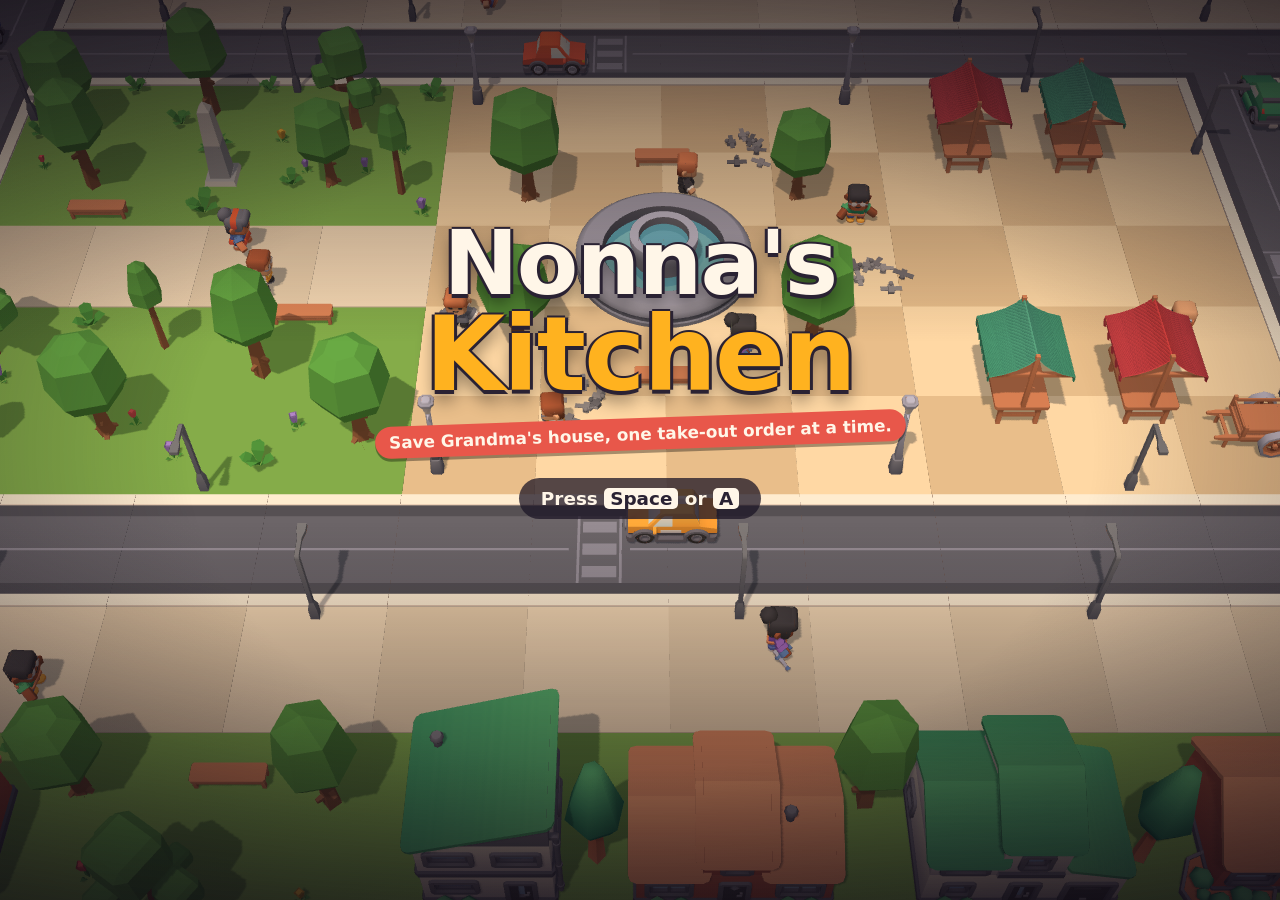
==== games/nonnas-kitchen/index.html @ 568a28bf "Init commit" ====
<!doctype html>
<html lang="en">
<head>
<meta charset="utf-8">
<meta name="viewport" content="width=device-width, initial-scale=1, maximum-scale=1, user-scalable=no, viewport-fit=cover">
<title>Nonna's Kitchen</title>
<link rel="icon" href="data:,">
<style>
  html, body {
    margin: 0;
    width: 100%;
    height: 100%;
    overflow: hidden;
    background: #1d1b26;
    color: #fff6e8;
    font-family: system-ui, -apple-system, "Segoe UI", Roboto, Helvetica, Arial, sans-serif;
    user-select: none;
    -webkit-user-select: none;
    -webkit-touch-callout: none;
    -webkit-tap-highlight-color: transparent;
    touch-action: none;
    overscroll-behavior: none;
  }
  #game {
    position: absolute;
    inset: 0;
    width: 100%;
    height: 100%;
    display: block;
  }
  .hidden { display: none !important; }

  #loading {
    position: absolute;
    inset: 0;
    display: grid;
    place-items: center;
    font-size: 1.2rem;
    opacity: 0.8;
  }

  #hud { position: absolute; inset: 0; pointer-events: none; }

  #fade { position: absolute; inset: 0; background: #1d1b26; opacity: 0; pointer-events: none; }
  #fade.go { animation: fade-out 0.45s ease-out; }
  @keyframes fade-out {
    from { opacity: 1; }
    to { opacity: 0; }
  }

  #tickets {
    position: absolute;
    top: 12px;
    left: 12px;
    display: flex;
    gap: 10px;
  }
  .ticket {
    width: 172px;
    padding: 8px 10px 10px;
    border-radius: 10px;
    background: #fffaf0;
    color: #2a2233;
    box-shadow: 0 4px 0 rgba(0, 0, 0, 0.35);
    animation: ticket-in 0.25s ease-out;
  }
  .ticket-head { display: flex; align-items: center; gap: 8px; }
  .ticket-dish { width: 56px; height: 56px; }
  .ticket-name { font-weight: 700; font-size: 0.95rem; line-height: 1.1; }
  .ticket-price { font-weight: 700; color: #2e8b4e; }
  .ticket-tip { font-size: 0.75rem; color: #b07a00; }
  .ticket-wait { height: 8px; margin-top: 6px; border-radius: 4px; background: #e6dcc9; overflow: hidden; }
  .ticket-wait i { display: block; height: 100%; background: #2e8b4e; }
  .ticket-wait.mid i { background: #e0a100; }
  .ticket-wait.late i { background: #d23a1f; }
  .ticket-parts {
    display: flex;
    gap: 4px;
    margin-top: 6px;
    padding-top: 6px;
    border-top: 2px dashed #d9cfbd;
  }
  .ticket-parts img {
    width: 38px;
    height: 38px;
    border-radius: 8px;
    background: #efe6d4;
  }
  @keyframes ticket-in {
    from { transform: translateY(-120%); }
    to { transform: none; }
  }

  #ledger {
    position: absolute;
    top: 12px;
    right: 12px;
    min-width: 170px;
    padding: 10px 14px;
    border-radius: 10px;
    background: rgba(24, 20, 34, 0.82);
    font-variant-numeric: tabular-nums;
  }
  #ledger .balance { font-size: 1.7rem; font-weight: 800; color: #ffd84a; }
  #ledger .balance.debt { color: #ff8a73; }
  #ledger .row { display: flex; justify-content: space-between; gap: 16px; font-size: 0.9rem; opacity: 0.9; }

  #ledger .row.head {
    margin-top: 4px;
    font-size: 0.7rem;
    text-transform: uppercase;
    letter-spacing: 0.08em;
    opacity: 0.6;
  }

  #clock {
    position: absolute;
    top: 12px;
    right: 222px;
    width: 150px;
    padding: 10px 14px;
    border-radius: 10px;
    background: rgba(24, 20, 34, 0.82);
    font-variant-numeric: tabular-nums;
  }
  .clock-text { display: flex; justify-content: space-between; font-weight: 800; font-size: 1.1rem; }
  .clock-track { height: 12px; margin-top: 6px; border-radius: 6px; background: #3a3348; overflow: hidden; }
  .clock-track i { display: block; height: 100%; background: #4fd17a; transition: background 0.6s; }
  #clock.mid .clock-track i { background: #ffd84a; }
  #clock.late .clock-track i { background: #ff5a3c; }
  #closing-note { margin-top: 6px; font-size: 0.75rem; line-height: 1.2; color: #ffb9a8; }

  #start-prompt {
    position: absolute;
    top: 12px;
    left: 50%;
    transform: translateX(-50%);
    padding: 8px 16px 10px;
    border-radius: 10px;
    background: rgba(24, 20, 34, 0.82);
    font-weight: 700;
    text-align: center;
    white-space: nowrap;
  }
  #start-prompt b { padding: 0 6px; margin: 0 2px; border-radius: 5px; background: #fff6e8; color: #2a2233; }
  .start-track { height: 8px; margin-top: 6px; border-radius: 4px; background: #3a3348; overflow: hidden; }
  .start-track i { display: block; height: 100%; background: #ffd84a; }

  #planning {
    position: absolute;
    inset: 0;
    display: grid;
    place-items: center;
    background: rgba(12, 8, 18, 0.55);
    pointer-events: auto;
  }
  #planning .card {
    width: min(640px, 94vw);
    padding: 20px 24px;
    border-radius: 14px;
    background: #fffaf0;
    color: #2a2233;
    box-shadow: 0 6px 0 rgba(0, 0, 0, 0.35);
    font-variant-numeric: tabular-nums;
  }
  #planning h1 { margin: 0; font-size: 1.5rem; }
  .plan-facts { margin: 4px 0 12px; font-size: 0.9rem; }
  .dish {
    display: grid;
    grid-template-columns: 28px 52px 1fr 124px 70px 110px;
    align-items: center;
    gap: 10px;
    padding: 6px 8px;
    border: 2px solid transparent;
    border-radius: 10px;
  }
  .dish.selected { border-color: #ffb21f; background: #fff1cf; }
  .dish img { width: 52px; height: 52px; }
  .dish small { display: block; font-size: 0.72rem; font-weight: 400; opacity: 0.7; }
  .dish-name { font-weight: 700; }
  .dish button {
    width: 28px;
    height: 28px;
    padding: 0;
    border: 0;
    border-radius: 8px;
    background: #2a2233;
    color: #fffaf0;
    font: inherit;
    font-weight: 800;
    cursor: pointer;
  }
  .dish-on { background: #2e8b4e !important; }
  .dish-on::after { content: "✓"; }
  .dish.off .dish-on { background: #b9ae9c !important; }
  .dish.off .dish-on::after { content: ""; }
  #dishes.full .dish.off .dish-on { opacity: 0.35; }
  .dish.off > :not(.dish-on) { opacity: 0.4; }
  .dish.short .dish-demand small { color: #d23a1f; font-weight: 700; opacity: 1; }
  .dish.short .meter i { background: #d23a1f; }
  #plan-problems { margin: 0 0 10px; padding: 8px 12px; border-radius: 10px; background: #fbe1da; color: #a32a14; font-weight: 700; font-size: 0.9rem; text-align: center; white-space: pre-line; }
  .dish-price { display: flex; align-items: center; justify-content: space-between; font-size: 1.15rem; font-weight: 800; }
  .dish-margin { font-weight: 700; text-align: right; }
  .meter { height: 10px; border-radius: 5px; background: #e6dcc9; overflow: hidden; }
  .meter i { display: block; height: 100%; background: #2e8b4e; }
  #planning .good { color: #2e8b4e; }
  #planning .bad { color: #d23a1f; }
  .plan-keys { margin: 12px 0 10px; text-align: center; font-size: 0.8rem; opacity: 0.8; }
  .plan-keys b, #open-kitchen b { padding: 0 6px; margin: 0 2px; border-radius: 5px; background: #2a2233; color: #fffaf0; }
  #open-kitchen {
    display: block;
    width: 100%;
    padding: 10px;
    border: 0;
    border-radius: 10px;
    background: #ffb21f;
    color: #2a2233;
    font: inherit;
    font-size: 1.05rem;
    font-weight: 800;
    cursor: pointer;
  }

  #close-early {
    display: block;
    width: 100%;
    margin-bottom: 8px;
    padding: 8px;
    border: 2px solid transparent;
    border-radius: 10px;
    background: #e6dcc9;
    color: #2a2233;
    font: inherit;
    font-weight: 800;
    cursor: pointer;
  }
  #close-early.selected { border-color: #ffb21f; background: #fff1cf; }
  #close-early b { padding: 0 6px; margin: 0 2px; border-radius: 5px; background: #2a2233; color: #fffaf0; }

  #summary {
    position: absolute;
    inset: 0;
    display: grid;
    place-items: center;
    background: rgba(12, 8, 18, 0.72);
  }
  #summary .card {
    width: min(340px, 86vw);
    padding: 20px 26px;
    border-radius: 14px;
    background: #fffaf0;
    color: #2a2233;
    box-shadow: 0 6px 0 rgba(0, 0, 0, 0.35);
    font-variant-numeric: tabular-nums;
  }
  #summary h1 { margin: 0 0 12px; font-size: 1.6rem; }
  #summary .row { display: flex; justify-content: space-between; padding: 3px 0; }
  #summary .row.sub { padding-left: 14px; font-size: 0.85rem; opacity: 0.7; }
  #summary .row.total {
    margin-top: 6px;
    padding-top: 8px;
    border-top: 2px dashed #d9cfbd;
    font-size: 1.25rem;
    font-weight: 800;
  }
  #summary .good { color: #2e8b4e; }
  #summary .bad { color: #d23a1f; }
  #summary p { margin: 14px 0 0; text-align: center; font-size: 0.9rem; }
  #summary p b { padding: 0 6px; border-radius: 5px; background: #2a2233; color: #fffaf0; }

  #hint {
    position: absolute;
    left: 50%;
    bottom: 12px;
    transform: translateX(-50%);
    padding: 6px 14px;
    border-radius: 999px;
    background: rgba(24, 20, 34, 0.82);
    font-size: 0.85rem;
    white-space: nowrap;
  }
  #hint b {
    display: inline-block;
    padding: 0 6px;
    margin: 0 2px;
    border-radius: 5px;
    background: #fff6e8;
    color: #2a2233;
  }

  .bar {
    position: absolute;
    top: 0;
    left: 0;
    width: 64px;
    height: 12px;
    margin: -6px 0 0 -32px;
    border: 2px solid #1d1b26;
    border-radius: 7px;
    background: #1d1b26;
    overflow: hidden;
  }
  .bar i { display: block; height: 100%; background: #ffd84a; }
  .bar.done i { background: #4fd17a; }
  .bar i.burn { position: absolute; top: 0; left: 0; background: #ff5a3c; }
  .bar.warn { animation: blink 0.4s steps(2) infinite; }
  .bar.burnt i { background: #55463d; }
  @keyframes blink {
    50% { border-color: #ff5a3c; }
  }

  .label.door { background: #b5651d; }
  .label.door.place { padding: 3px 12px; border: 2px solid #fff6e8; font-size: 0.85rem; }

  /* A pointer to a door of the town that is out of sight: a badge with an arrow round it. */
  .guide {
    position: absolute;
    top: 0;
    left: 0;
    width: 0;
    display: flex;
    flex-direction: column;
    align-items: center;
    gap: 3px;
    opacity: 0.8;
    white-space: nowrap;
  }
  .guide .badge {
    position: relative;
    flex: none;
    width: 46px;
    height: 46px;
    margin-top: -23px;
    border: 2px solid #fff6e8;
    border-radius: 50%;
    background: rgba(24, 20, 34, 0.85);
  }
  .guide img { width: 100%; height: 100%; }
  .guide .arrow { position: absolute; inset: 0; }
  .guide .arrow::after {
    content: '';
    position: absolute;
    left: 100%;
    top: 50%;
    margin: -8px 0 0 5px;
    border: 8px solid transparent;
    border-right: 0;
    border-left: 12px solid #fff6e8;
  }
  .guide .name {
    padding: 1px 8px;
    border-radius: 999px;
    background: rgba(24, 20, 34, 0.85);
    font-size: 0.72rem;
    font-weight: 700;
    text-transform: uppercase;
    letter-spacing: 0.05em;
  }
  .guide .name small { margin-left: 5px; font-weight: 400; text-transform: none; opacity: 0.8; }
  .guide.wanted { opacity: 1; }
  .guide.wanted .badge { border-color: #ffd84a; animation: beckon 1s ease-in-out infinite; }
  .guide.wanted .arrow::after { border-left-color: #ffd84a; }
  .guide.wanted .name { background: #ffd84a; color: #2a2233; }
  /* `scale`, not `transform`, so that the pulse adds to the position the label is put at. */
  @keyframes beckon {
    50% { scale: 1.14; }
  }
  .label.count { padding: 0 6px; background: rgba(24, 20, 34, 0.85); font-size: 0.8rem; letter-spacing: 0; font-variant-numeric: tabular-nums; }
  .label.count.hurt1 { color: #ffd84a; }
  .label.count.hurt2 { background: #a32a14; }
  .label {
    position: absolute;
    top: 0;
    left: 0;
    transform: translate(-50%, -50%);
    transform-origin: 0 0;
    padding: 1px 8px;
    border-radius: 999px;
    background: #2e8b4e;
    font-size: 0.72rem;
    font-weight: 700;
    text-transform: uppercase;
    letter-spacing: 0.05em;
    white-space: nowrap;
  }
  /* Over a head: an emote from the kit, which is its own bubble, or a dish in a round one. */
  .label.emote {
    width: 44px;
    height: 44px;
    margin-top: -22px;
    padding: 0;
    border-radius: 0;
    background: transparent center / contain no-repeat;
    image-rendering: pixelated;
  }
  .label.emote.order { border: 2px solid #2a2233; border-radius: 50%; background-color: #fff6e8; background-size: 80%; image-rendering: auto; }
  .label.emote::after {
    content: attr(data-note);
    position: absolute;
    top: 100%;
    left: 50%;
    transform: translateX(-50%);
    padding: 0 7px;
    border-radius: 999px;
    background: #c2281a;
    font-size: 0.8rem;
  }
  .label.emote[data-note=""]::after { display: none; }
  .label.speech {
    margin-top: -18px;
    padding: 5px 11px;
    border-radius: 12px 12px 12px 2px;
    background: #fff6e8;
    color: #2a2233;
    font-size: 0.82rem;
    font-weight: 600;
    text-transform: none;
    letter-spacing: 0;
    box-shadow: 0 2px 0 rgba(24, 20, 34, 0.35);
  }

  .float {
    position: absolute;
    transform: translate(-50%, -50%);
    padding: 2px 8px;
    border-radius: 8px;
    background: rgba(24, 20, 34, 0.85);
    font-weight: 800;
    white-space: nowrap;
    animation: float-up 1.1s ease-out forwards;
  }
  .float.good { color: #6fe895; font-size: 1.3rem; }
  .float.bad { color: #ff8a73; }
  .float.warn { color: #ffd84a; font-size: 0.9rem; }
  @keyframes float-up {
    to { transform: translate(-50%, -260%); opacity: 0; }
  }

  /* Touch controls: shown on a phone, put away when a key or a gamepad is used. */
  #touch, .for-touch { display: none; }
  body.touch #touch { display: block; }
  body.touch .for-touch { display: inline; }
  body.touch .for-keys, body.touch #hint { display: none !important; }
  #touch { position: absolute; inset: 0; }
  #stick-zone { position: absolute; left: 0; top: 0; bottom: 0; width: 50%; }
  #stick {
    position: absolute;
    top: 0;
    left: 0;
    width: 0;
    height: 0;
    opacity: 0;
    pointer-events: none;
  }
  #stick.held { opacity: 1; }
  #stick::before, #stick i { content: ''; position: absolute; border-radius: 50%; }
  #stick::before { inset: -60px; border: 3px solid rgba(255, 246, 232, 0.45); background: rgba(24, 20, 34, 0.3); }
  #stick i { inset: -28px; background: rgba(255, 246, 232, 0.75); }
  #pad {
    position: absolute;
    right: calc(18px + env(safe-area-inset-right, 0px));
    bottom: calc(18px + env(safe-area-inset-bottom, 0px));
    width: 190px;
    height: 170px;
  }
  #pad button, #touch-menu, #touch-pause {
    position: absolute;
    padding: 0;
    border: 3px solid rgba(255, 246, 232, 0.6);
    border-radius: 50%;
    background: rgba(24, 20, 34, 0.55);
    color: #fff6e8;
    font: inherit;
    font-weight: 800;
    font-size: 0.85rem;
    touch-action: none;
  }
  #pad button:active, #touch-menu:active, #touch-pause:active { background: rgba(255, 216, 74, 0.7); color: #2a2233; }
  #pad [data-press="grab"] { right: 0; bottom: 0; width: 92px; height: 92px; font-size: 1rem; border-color: #ffd84a; }
  #pad [data-press="work"] { right: 104px; bottom: 6px; width: 72px; height: 72px; padding: 0 8px; font-size: 0.78rem; line-height: 1.05; }
  #pad [data-press="dash"] { right: 30px; bottom: 100px; width: 68px; height: 68px; }
  #touch-menu, #touch-pause { border-radius: 999px; border-width: 2px; padding: 9px 14px; font-size: 0.78rem; }
  #touch-menu { right: calc(18px + env(safe-area-inset-right, 0px)); bottom: calc(200px + env(safe-area-inset-bottom, 0px)); }
  #touch-pause { left: calc(12px + env(safe-area-inset-left, 0px)); bottom: calc(10px + env(safe-area-inset-bottom, 0px)); opacity: 0.6; }
  #summary { pointer-events: auto; }
  /* A conversation, across the bottom of the screen: the face of who talks in a frame of
     their colour, their name on a tab, and the line. */
  #dialogue {
    --tint: #ffb21f;
    position: absolute;
    left: 50%;
    bottom: 48px;
    translate: -50% 0;
    width: min(720px, 94vw);
    min-height: 112px;
    box-sizing: border-box;
    padding: 18px 26px 20px 142px;
    border: 3px solid #fff6e8;
    border-radius: 20px;
    background: rgba(28, 22, 38, 0.94);
    color: #fff6e8;
    box-shadow: 0 0 0 3px rgba(28, 22, 38, 0.94), 0 10px 0 rgba(0, 0, 0, 0.3);
    pointer-events: auto;
    z-index: 2;
  }
  #dialogue.opening { animation: dialogue-in 0.22s cubic-bezier(0.3, 1.5, 0.6, 1); }
  @keyframes dialogue-in {
    from { scale: 0.85 0.4; opacity: 0; }
  }
  #dialogue .frame {
    position: absolute;
    left: 16px;
    bottom: 14px;
    width: 108px;
    height: 108px;
    border: 3px solid #fff6e8;
    border-radius: 16px;
    background: radial-gradient(circle at 50% 35%, color-mix(in srgb, var(--tint) 55%, #fff6e8), var(--tint));
    overflow: hidden;
  }
  #dialogue-face { width: 100%; height: 100%; transform-origin: 50% 90%; }
  #dialogue-face.swap { animation: swap 0.25s cubic-bezier(0.3, 1.5, 0.6, 1); }
  @keyframes swap {
    from { translate: 0 40%; opacity: 0; }
  }
  #dialogue.typing #dialogue-face { animation: talk 0.22s ease-in-out infinite alternate; }
  @keyframes talk {
    to { scale: 1.03 0.97; translate: 0 2px; }
  }
  #dialogue-name {
    position: absolute;
    top: -17px;
    left: 132px;
    padding: 3px 16px;
    border: 3px solid #fff6e8;
    border-radius: 999px;
    background: var(--tint);
    color: #fff;
    font-weight: 800;
    font-size: 0.95rem;
    letter-spacing: 0.02em;
    text-shadow: 0 1px 0 rgba(0, 0, 0, 0.35);
  }
  #dialogue-text { font-size: 1.15rem; line-height: 1.5; font-weight: 600; }
  #dialogue-text .word { display: inline-block; white-space: nowrap; }
  #dialogue-text .ch { display: inline-block; opacity: 0; white-space: pre; }
  #dialogue-text .ch.on { opacity: 1; animation: letter-in 0.16s ease-out; }
  #dialogue-text .ch.key { color: #ffb21f; }
  #dialogue-text .ch.wave.on { color: #9fe0ff; animation: letter-in 0.16s ease-out, wave 1.1s ease-in-out infinite; animation-delay: 0s, calc(var(--i) * -0.09s); }
  #dialogue-text .ch.shake.on { color: #ff8a73; animation: letter-in 0.16s ease-out, shake 0.24s steps(2) infinite; animation-delay: 0s, calc(var(--i) * -0.05s); }
  @keyframes letter-in {
    from { opacity: 0; scale: 0.3; translate: 0 6px; }
  }
  @keyframes wave {
    0%, 100% { translate: 0 2px; }
    50% { translate: 0 -3px; }
  }
  @keyframes shake {
    0% { translate: -1px 1px; }
    50% { translate: 1px -1px; }
  }
  #dialogue-more {
    position: absolute;
    right: 18px;
    bottom: 10px;
    width: 0;
    height: 0;
    border: 8px solid transparent;
    border-top: 11px solid #ffb21f;
    border-bottom: 0;
    animation: more 0.6s ease-in-out infinite alternate;
  }
  #dialogue-more.last { width: 11px; height: 11px; border: 0; border-radius: 2px; background: #ffb21f; animation-name: blink-more; }
  @keyframes more {
    to { translate: 0 4px; }
  }
  @keyframes blink-more {
    to { opacity: 0.35; }
  }
  #hud[data-talking] #hint, #hud[data-talking] #start-prompt { display: none !important; }
  .label.talk { background: #ffb21f; color: #2a2233; }
  .label.dizzy { background: none; color: #ffd84a; font-size: 1rem; letter-spacing: 0.2em; text-shadow: 0 1px 0 #2a2233; animation: dizzy 1.2s linear infinite; }
  @keyframes dizzy {
    to { rotate: 360deg; }
  }

  /* A scene in the town: black bars top and bottom, and the rest of the HUD out of the way. */
  #letterbox { position: absolute; inset: 0; pointer-events: none; overflow: hidden; }
  #letterbox::before, #letterbox::after {
    content: '';
    position: absolute;
    left: 0;
    right: 0;
    height: 10vh;
    background: #0c0812;
    transition: translate 0.35s ease-out;
  }
  #letterbox::before { top: 0; translate: 0 -100%; }
  #letterbox::after { bottom: 0; translate: 0 100%; }
  #hud[data-cinema] #letterbox::before, #hud[data-cinema] #letterbox::after { translate: 0 0; }
  #hud[data-cinema] :is(#objective, .objective, #ledger, #hint, #guides, #start-prompt, #clock, #touch) { display: none !important; }


  /* The main menu and the end of the game cover everything; the rest of the HUD hides. */
  #hud[data-phase="title"] > :not(#title), #hud[data-phase="lost"] > :not(#ending):not(#notice), #hud[data-phase="won"] > :not(#ending):not(#notice) { display: none !important; }
  #hud:not([data-phase="title"]) #title { display: none; }
  #ending {
    position: absolute;
    inset: 0;
    display: grid;
    place-items: center;
    background: rgba(12, 8, 18, 0.72);
    pointer-events: auto;
  }
  #ending .card, #title-menu, #pause .card {
    width: min(420px, 88vw);
    box-sizing: border-box;
    padding: 24px 28px;
    border-radius: 14px;
    background: #fffaf0;
    color: #2a2233;
    box-shadow: 0 6px 0 rgba(0, 0, 0, 0.35);
    text-align: center;
  }
  #ending p { margin: 6px 0 18px; opacity: 0.75; }
  .options { display: grid; gap: 10px; }
  .options button {
    padding: 12px;
    border: 2px solid transparent;
    border-radius: 10px;
    background: #e6dcc9;
    color: #2a2233;
    font: inherit;
    font-size: 1.1rem;
    font-weight: 800;
    cursor: pointer;
  }
  .options button.selected { border-color: #ffb21f; background: #ffb21f; }
  .keys, #ending-next { margin: 16px 0 0; font-size: 0.85rem; opacity: 0.8; }
  .keys b, #ending-next b { padding: 0 6px; border-radius: 5px; background: #2a2233; color: #fffaf0; }
  #title-press b { padding: 0 6px; border-radius: 5px; background: #fff6e8; color: #2a2233; }

  /* The title screen: the name of the game over the town drifting by below, then the main menu. */
  #title {
    position: absolute;
    inset: 0;
    display: grid;
    grid-template-rows: 1fr auto 1fr;
    justify-items: center;
    align-items: center;
    padding: 24px 16px;
    box-sizing: border-box;
    background:
      linear-gradient(180deg, rgba(12, 8, 18, 0.6), rgba(12, 8, 18, 0) 38%, rgba(12, 8, 18, 0) 58%, rgba(12, 8, 18, 0.7)),
      radial-gradient(ellipse at center, rgba(12, 8, 18, 0) 50%, rgba(12, 8, 18, 0.45));
    pointer-events: auto;
  }
  #title .logo { grid-row: 1; align-self: end; text-align: center; animation: logo-in 0.9s cubic-bezier(0.2, 1.4, 0.4, 1) both; }
  #title h1 {
    margin: 0;
    font-size: clamp(2.6rem, 9vw, 5.6rem);
    font-weight: 900;
    line-height: 0.95;
    letter-spacing: -0.02em;
    color: #fff6e8;
    text-shadow: 0 4px 0 #2a2233, 0 -2px 0 #2a2233, 3px 0 0 #2a2233, -3px 0 0 #2a2233, 0 10px 18px rgba(0, 0, 0, 0.45);
  }
  #title h1 span { display: block; color: #ffb21f; font-size: 1.15em; }
  #title .sub {
    display: inline-block;
    margin: 14px 0 0;
    padding: 6px 14px;
    border-radius: 999px;
    background: #e8574a;
    color: #fff6e8;
    font-weight: 700;
    font-size: clamp(0.85rem, 2.4vw, 1.05rem);
    box-shadow: 0 3px 0 rgba(0, 0, 0, 0.35);
    transform: rotate(-2deg);
  }
  #title-press, #title-menu { grid-row: 3; align-self: start; margin-top: 28px; }
  #title-press {
    margin-bottom: 0;
    padding: 10px 22px;
    border-radius: 999px;
    background: rgba(28, 22, 38, 0.75);
    font-size: 1.15rem;
    font-weight: 800;
    cursor: pointer;
    animation: beckon-text 1.2s ease-in-out infinite alternate;
  }
  #title[data-screen="press"] #title-menu, #title:not([data-screen="press"]) #title-press { display: none; }
  #title-menu .ask { display: none; margin: 0 0 14px; font-weight: 700; }
  #title[data-screen="confirm"] #title-menu .ask { display: block; }
  #title[data-screen="menu"] #title-menu { animation: menu-in 0.25s ease-out; }
  @keyframes logo-in {
    from { opacity: 0; transform: translateY(-30px) scale(0.85); }
  }
  @keyframes menu-in {
    from { opacity: 0; transform: translateY(12px); }
  }
  @keyframes beckon-text {
    from { opacity: 0.55; }
    to { opacity: 1; }
  }

  /* The pause menu, over everything else, which stands still behind it. */
  #pause {
    position: absolute;
    inset: 0;
    z-index: 20;
    display: grid;
    place-items: center;
    background: rgba(12, 8, 18, 0.6);
    pointer-events: auto;
  }
  #pause h1 { margin: 0 0 16px; font-size: 1.8rem; }
  #pause p.if-confirm { margin: -8px 0 16px; opacity: 0.75; }
  #pause .if-confirm, #pause.confirm .not-confirm { display: none; }
  #pause.confirm .if-confirm { display: block; }

  /* The pot in the corner that shows the game has been saved: it steams a moment and goes. */
  #saved {
    position: absolute;
    right: calc(16px + env(safe-area-inset-right, 0px));
    bottom: calc(56px + env(safe-area-inset-bottom, 0px));
    z-index: 15;
    display: flex;
    align-items: center;
    gap: 8px;
    padding: 6px 14px 6px 8px;
    border-radius: 999px;
    background: rgba(28, 22, 38, 0.85);
    color: #fff6e8;
    font-weight: 800;
    font-size: 0.9rem;
    opacity: 0;
    pointer-events: none;
  }
  #saved svg { width: 30px; height: 30px; fill: #ffb21f; }
  #saved .steam { fill: none; stroke: #fff6e8; stroke-width: 1.6; stroke-linecap: round; }
  #saved.show { animation: saved 2.6s ease-in-out; }
  #saved.show .steam { animation: steam 0.9s ease-in-out infinite; }
  @keyframes saved {
    0% { opacity: 0; transform: translateY(10px); }
    12%, 80% { opacity: 1; transform: translateY(0); }
    100% { opacity: 0; transform: translateY(0); }
  }
  @keyframes steam {
    from { opacity: 0.9; transform: translateY(1px); }
    to { opacity: 0.2; transform: translateY(-2px); }
  }
  #ending h1 { margin: 0; font-size: 1.8rem; }
  #ending .won-only, #ending.won .lost-only { display: none; }
  #ending.won .won-only { display: block; }
  #ending ul { margin: 0 0 8px; padding: 0; list-style: none; line-height: 1.6; }
  /* The objective, on the left: who asked, and the one next step. */
  .objective {
    --tint: #ffb21f;
    position: absolute;
    top: 176px;
    left: 12px;
    display: flex;
    align-items: center;
    gap: 10px;
    max-width: min(340px, 44vw);
    padding: 8px 16px 8px 8px;
    border-left: 4px solid var(--tint);
    border-radius: 6px 14px 14px 6px;
    background: linear-gradient(90deg, rgba(28, 22, 38, 0.9), rgba(28, 22, 38, 0.72));
    box-shadow: 0 4px 0 rgba(0, 0, 0, 0.25);
  }
  .objective .face {
    flex: none;
    width: 48px;
    height: 48px;
    border: 2px solid #fff6e8;
    border-radius: 50%;
    background: radial-gradient(circle at 50% 35%, color-mix(in srgb, var(--tint) 55%, #fff6e8), var(--tint));
  }
  .objective small {
    display: block;
    color: color-mix(in srgb, var(--tint) 45%, #fff6e8);
    font-size: 0.68rem;
    font-weight: 800;
    letter-spacing: 0.08em;
    text-transform: uppercase;
  }
  .objective .text { display: inline-block; color: #fff6e8; font-weight: 700; font-size: 0.98rem; line-height: 1.25; }
  .objective .text::before { content: '◆'; margin-right: 6px; color: #ffd84a; font-size: 0.75rem; vertical-align: 1px; }
  .objective .text.bump { animation: bump 0.3s ease-out; }
  @keyframes bump {
    40% { scale: 1.08; color: #ffd84a; }
  }
  .objective.fresh { animation: objective-in 0.45s cubic-bezier(0.3, 1.4, 0.6, 1); }
  @keyframes objective-in {
    from { translate: -110% 0; opacity: 0; }
    60% { box-shadow: 0 0 0 3px #ffd84a, 0 4px 0 rgba(0, 0, 0, 0.25); }
  }
  /* A step done: ticked, and away. */
  .objective.leaving { z-index: 1; animation: objective-out 0.7s ease-in forwards; pointer-events: none; }
  .objective.leaving .text { text-decoration: line-through; opacity: 0.7; }
  .objective.leaving .text::before { content: '✔'; color: #4fd17a; }
  @keyframes objective-out {
    0%, 45% { translate: 0 0; opacity: 1; }
    to { translate: 0 -40px; opacity: 0; }
  }
  /* Where the objective is done, while it is on screen: a bobbing arrow over it. */
  .label.waypoint {
    width: 0;
    height: 0;
    padding: 0;
    border: 13px solid transparent;
    border-top: 18px solid #ffd84a;
    border-bottom: 0;
    border-radius: 0;
    background: none;
    filter: drop-shadow(0 2px 0 rgba(28, 22, 38, 0.8));
    animation: hover 0.7s ease-in-out infinite alternate;
  }
  @keyframes hover {
    to { transform: translate(-50%, -50%) translateY(-8px); }
  }
  .label.door.wanted { background: #ffd84a; color: #2a2233; animation: beckon 1s ease-in-out infinite; }
  #notice {
    position: absolute;
    top: 64px;
    left: 50%;
    transform: translateX(-50%);
    max-width: min(560px, 90vw);
    padding: 8px 16px;
    border-radius: 10px;
    background: #fffaf0;
    color: #2a2233;
    font-weight: 700;
    text-align: center;
    box-shadow: 0 4px 0 rgba(0, 0, 0, 0.35);
  }
  #summary .warning { margin: 10px 0 0; padding: 6px 10px; border-radius: 8px; background: #fbe1da; color: #a32a14; font-weight: 700; font-size: 0.85rem; }

  #plan-back {
    float: right;
    padding: 6px 12px;
    border: 0;
    border-radius: 8px;
    background: #e6dcc9;
    color: #2a2233;
    font: inherit;
    font-weight: 800;
  }
  body.touch .dish button { width: 38px; height: 38px; }
  body.touch .dish { grid-template-columns: 38px 52px 1fr 150px 70px 110px; }
  #planning .card { max-height: calc(100% - 12px); box-sizing: border-box; overflow-y: auto; touch-action: pan-y; }

  /* A phone: the rails at the top shrink, and the ledger keeps only the balance. */
  @media (max-width: 900px), (max-height: 500px) {
    #tickets { top: 6px; left: calc(6px + env(safe-area-inset-left, 0px)); gap: 6px; }
    .ticket { width: 118px; padding: 5px 7px 6px; border-radius: 8px; }
    .ticket-dish { width: 34px; height: 34px; }
    .ticket-name { font-size: 0.75rem; }
    .ticket-price { font-size: 0.8rem; }
    .ticket-tip { display: block; font-size: 0.65rem; }
    .ticket-wait { height: 6px; margin-top: 4px; }
    .ticket-parts { margin-top: 4px; padding-top: 4px; }
    .ticket-parts img { width: 26px; height: 26px; border-radius: 6px; }
    #ledger { top: 6px; right: calc(6px + env(safe-area-inset-right, 0px)); min-width: 0; padding: 4px 10px; }
    #ledger .row { display: none; }
    #ledger .balance { font-size: 1.2rem; }
    #clock { top: 44px; right: calc(6px + env(safe-area-inset-right, 0px)); width: 96px; padding: 5px 8px; }
    .clock-text { font-size: 0.8rem; }
    .clock-track { height: 8px; margin-top: 3px; }
    #start-prompt { top: 6px; padding: 5px 10px 7px; font-size: 0.8rem; }
    .objective { top: 112px; left: calc(6px + env(safe-area-inset-left, 0px)); max-width: 52vw; padding: 5px 10px 5px 5px; gap: 7px; }
    .objective .face { width: 34px; height: 34px; }
    .objective .text { font-size: 0.82rem; }
    #dialogue { bottom: 12px; min-height: 84px; padding: 12px 14px 14px 98px; }
    #dialogue .frame { left: 10px; bottom: 10px; width: 74px; height: 74px; border-radius: 12px; }
    #dialogue-name { left: 92px; font-size: 0.8rem; }
    #dialogue-text { font-size: 0.95rem; }
    #planning .card { padding: 10px 14px; }
    #planning h1 { font-size: 1.1rem; }
    .plan-facts { margin: 2px 0 6px; font-size: 0.75rem; }
    .dish { padding: 3px 6px; }
    .dish img { width: 40px; height: 40px; }
    .plan-keys { margin: 6px 0; }
    #summary .card { padding: 12px 18px; max-height: calc(100% - 12px); box-sizing: border-box; overflow-y: auto; }
    #summary h1 { margin-bottom: 6px; font-size: 1.2rem; }
    #summary .row { padding: 1px 0; font-size: 0.9rem; }
  }
  /* Held upright: the dish rows fold in two, and the tickets wrap under the ledger. */
  @media (max-width: 600px) {
    #tickets { top: 44px; flex-wrap: wrap; right: 110px; }
    .dish, body.touch .dish { grid-template-columns: 38px 40px minmax(0, 1fr) 124px; }
    .dish-name { overflow-wrap: anywhere; }
    .dish-margin { grid-column: 2 / 4; text-align: left; }
    .dish-margin small { display: inline; margin-left: 4px; }
    #start-prompt { top: 6px; left: calc(6px + env(safe-area-inset-left, 0px)); right: 96px; transform: none; white-space: normal; }
  }
</style>
</head>
<body>
<canvas id="game"></canvas>
<div id="loading">Loading kitchen…</div>
<div id="fade"></div>
<div id="touch">
  <div id="stick-zone"></div>
  <div id="stick"><i></i></div>
  <div id="pad">
    <button data-press="dash">Dash</button>
    <button id="touch-work" data-press="work">Chop</button>
    <button data-press="grab">Grab</button>
  </div>
  <button id="touch-menu" data-press="start">Hold: menu</button>
  <button id="touch-pause" data-press="pause">Pause</button>
</div>
<div id="hud" class="hidden">
  <div id="title" data-screen="press">
    <div class="logo">
      <h1>Nonna's <span>Kitchen</span></h1>
      <p class="sub">Save Grandma's house, one take-out order at a time.</p>
    </div>
    <p id="title-press" data-press="grab"><span class="for-keys">Press <b>Space</b> or <b>A</b></span><span class="for-touch">Tap to start</span></p>
    <div id="title-menu" class="card">
      <p class="ask">Start a new game? The saved one will be lost.</p>
      <div id="title-options" class="options"></div>
      <p class="keys for-keys"><b>W</b><b>S</b> choose <b>Space</b> select <b>Esc</b> back</p>
    </div>
  </div>
  <div id="ending" class="hidden" data-press="grab">
    <div class="card">
      <div class="lost-only">
        <h1>The house is sold</h1>
        <p>The collector came for Grandma's house. The take-out is closed.</p>
      </div>
      <div class="won-only">
        <h1>The dine-in is open!</h1>
        <p>Two tables, and Grandma at one of them, the way it used to be.</p>
        <p><b>To be continued</b></p>
        <ul><li>The oven, and pizza</li><li>New stations and build mode</li><li>The shopping cart</li><li>More tables, and the rest of the debt</li></ul>
      </div>
      <p id="ending-next"><span class="for-keys">Press <b>Space</b> or <b>A</b></span><span class="for-touch">Tap</span> for the main menu</p>
    </div>
  </div>
  <div id="objective" class="objective hidden"><img id="objective-face" class="face" alt=""><div class="goal"><small id="objective-from"></small><div id="objective-text" class="text"></div></div></div>
  <div id="notice" class="hidden"></div>
  <div id="saved" aria-label="Saved">
    <svg viewBox="0 0 32 32" aria-hidden="true">
      <path class="steam" d="M11 10c-2-2 2-3.5 0-6.5M16 10c-2-2 2-3.5 0-6.5M21 10c-2-2 2-3.5 0-6.5"/>
      <rect x="5" y="12.5" width="22" height="3" rx="1.5"/>
      <rect x="14" y="10.5" width="4" height="2.5" rx="1"/>
      <path d="M7 16.5h18v7a4.5 4.5 0 0 1-4.5 4.5h-9A4.5 4.5 0 0 1 7 23.5z"/>
      <rect x="2" y="17.5" width="5" height="2.6" rx="1.3"/>
      <rect x="25" y="17.5" width="5" height="2.6" rx="1.3"/>
    </svg>
    <span>Saved</span>
  </div>
  <div id="dialogue" class="hidden" data-press="grab">
    <div class="frame"><img id="dialogue-face" alt=""></div>
    <div id="dialogue-name"></div>
    <div id="dialogue-text"></div>
    <div id="dialogue-more"></div>
  </div>
  <div id="tickets"></div>
  <div id="clock">
    <div class="clock-text"><span id="day"></span></div>
    <div class="clock-track"><i id="clock-fill"></i></div>
    <div id="closing-note" class="hidden">Finish the open orders</div>
  </div>
  <div id="ledger">
    <div class="balance" id="money"></div>
    <div class="row head"><span>Today</span></div>
    <div class="row"><span>Sales</span><span id="earned"></span></div>
    <div class="row"><span>Costs</span><span id="spent"></span></div>
    <div class="row"><span>Profit</span><span id="profit"></span></div>
    <div class="row"><span>Served</span><span id="served"></span></div>
    <div class="row head"><span>Grandma's debt</span></div>
    <div class="row"><span>Left</span><span id="debt"></span></div>
    <div class="row"><span>Collector</span><span id="collection"></span></div>
  </div>
  <div id="labels"></div>
  <div id="letterbox"></div>
  <div id="guides"></div>
  <div id="bars"></div>
  <div id="floats"></div>
  <div id="start-prompt" class="hidden"><span id="start-day"></span> · hold <span class="for-keys"><b>Enter</b> or <b>Y</b></span><span class="for-touch"><b>Menu</b></span> to <span id="start-what">plan the day</span><div class="start-track"><i id="start-fill"></i></div></div>
  <div id="hint">
    <span id="hint-roam"><b>WASD</b> move <b>Space</b> buy, stack and put down boxes <b>E</b> hand a box back, or take one thing out of a box on a counter <b>Shift</b> dash · mind the stack, the runners and the cars <b>Esc</b> pause <b>M</b> mute &nbsp;·&nbsp; gamepad: stick, <b>A</b>, <b>X</b>, <b>B</b>, <b>Start</b> pause</span>
    <span id="hint-open"><b>WASD</b> move <b>Space</b> pick up / put down <b>E</b> hold to chop <b>Shift</b> dash <b>Enter</b> hold: change the menu, close early <b>Esc</b> pause <b>M</b> mute &nbsp;·&nbsp; gamepad: stick, <b>A</b>, <b>X</b>, <b>B</b>, <b>Start</b> pause</span>
  </div>
  <div id="planning" class="hidden">
    <div class="card">
      <h1><button id="plan-back" class="for-touch" data-press="cancel">Back</button><span id="plan-title"></span> — today's menu</h1>
      <p class="plan-facts">Balance <b id="plan-money"></b> · Rent due at closing <b id="plan-rent"></b> · Collector due <b id="plan-collection"></b><br>
        Dishes on the menu <b id="plan-count"></b>: take one off to put another on.<br>
        This menu brings about <b id="plan-customers"></b> customers, <span id="plan-pace"></span>. Each waits <b id="plan-patience"></b> <span id="plan-tips"></span>.</p>
      <div id="dishes"></div>
      <p class="plan-keys for-keys"><b>W</b><b>S</b> dish <b>A</b><b>D</b> price <b>E</b> on / off <b>Esc</b> back to the kitchen · gamepad: stick, <b>X</b>, <b>B</b></p>
      <p id="plan-problems" class="hidden"></p>
      <button id="close-early" class="hidden">Close for today · finish the open orders <b class="for-keys">E</b></button>
      <button id="open-kitchen"><span id="open-label">Open the kitchen</span> <b class="for-keys">Space</b></button>
    </div>
  </div>
  <div id="summary" class="hidden" data-press="grab">
    <div class="card">
      <h1 id="summary-title"></h1>
      <div class="row"><span>Dishes served</span><span id="sum-served"></span></div>
      <div class="row sub"><span>customers who left</span><span id="sum-lost"></span></div>
      <div class="row sub"><span>put off by the price</span><span id="sum-balked"></span></div>
      <div class="row"><span>Sales</span><span id="sum-earned"></span></div>
      <div class="row sub"><span>of which tips</span><span id="sum-tips"></span></div>
      <div class="row"><span>Ingredient costs</span><span id="sum-spent"></span></div>
      <div class="row sub"><span>of which wasted</span><span id="sum-waste"></span></div>
      <div class="row"><span>Rent</span><span id="sum-rent"></span></div>
      <div class="row" id="sum-gift-row"><span>From Grandma</span><span id="sum-gift"></span></div>
      <div class="row" id="sum-installment-row"><span>Installment to the collector</span><span id="sum-installment"></span></div>
      <div class="row total"><span>Profit</span><span id="sum-profit"></span></div>
      <div class="row"><span>Balance</span><span id="sum-money"></span></div>
      <div class="row sub"><span>debt left</span><span id="sum-debt"></span></div>
      <p id="sum-warning" class="warning hidden"></p>
      <p id="summary-next"><span class="for-keys">Press <b>Space</b> or <b>A</b></span><span class="for-touch">Tap</span> to start the next day</p>
    </div>
  </div>
  <div id="pause" class="hidden">
    <div class="card">
      <h1 class="not-confirm">Paused</h1>
      <h1 class="if-confirm">Quit to the main menu?</h1>
      <p class="if-confirm">Everything since this morning's save will be lost.</p>
      <div id="pause-options" class="options"></div>
      <p class="keys for-keys"><b>W</b><b>S</b> choose <b>Space</b> select <b>Esc</b> resume</p>
    </div>
  </div>
</div>
<script>(()=>{var B=Uint8Array.fromBase64||(()=>{for(var n=new Uint8Array(128),e=0;e<64;e++)n[e<26?e+65:e<52?e+71:e<62?e-4:e*4-205]=e;return t=>{for(var f=t.length,i=new Uint8Array((f-(t[f-1]=="=")-(t[f-2]=="="))*3/4|0),s=0,r=0;s<f;){var a=n[t.charCodeAt(s++)],o=n[t.charCodeAt(s++)],l=n[t.charCodeAt(s++)],c=n[t.charCodeAt(s++)];i[r++]=a<<2|o>>4,i[r++]=o<<4|l>>2,i[r++]=l<<6|c}return i}})();var h0=0,$o=1,L0=2;var gi=1,d0=2,L3=3,xn=0,Ff=1,Lf=2,yn=0,d3=1,Bo=2,Go=3,No=4,m0=5;var Pi=100,x0=101,y0=102,S0=103,b0=104,g0=200,P0=201,U0=202,w0=203,Vo=204,Yo=205,R0=206,T0=207,F0=208,_0=209,A0=210,v0=211,E0=212,O0=213,M0=214,br=0,gr=1,Pr=2,Wi=3,Ur=4,wr=5,Rr=6,Tr=7,Qr=0,C0=1,I0=2,fn=0,ko=1,Qo=2,Jo=3,Zo=4,jo=5,Wo=6,Ko=7,Oo="attached",q0="detached",el=300,ei=301,Ui=302,Jr=303,Zr=304,gs=306,Jn=1e3,Gf=1001,Ki=1002,Wt=1003,jr=1004;var wi=1005;var Kt=1006,m3=1007;var nn=1008;var Cf=1009,tl=1010,fl=1011,x3=1012,Wr=1013,sn=1014,Df=1015,rn=1016,Kr=1017,ea=1018,y3=1020,nl=35902,il=35899,sl=1021,rl=1022,zf=1023,un=1026,ti=1027,ta=1028,fa=1029,fi=1030,na=1031;var ia=1033,Ps=33776,Us=33777,ws=33778,Rs=33779,sa=35840,ra=35841,aa=35842,oa=35843,la=36196,ca=37492,ua=37496,pa=37488,ha=37489,Ts=37490,La=37491,da=37808,ma=37809,xa=37810,ya=37811,Sa=37812,ba=37813,ga=37814,Pa=37815,Ua=37816,wa=37817,Ra=37818,Ta=37819,Fa=37820,_a=37821,Aa=36492,va=36494,Ea=36495,Oa=36283,Ma=36284,Fs=36285,Ca=36286,H0=2200,X0=2201,D0=2202,pi=2300,hi=2301,xr=2302,Mo=2303,li=2400,ci=2401,V3=2402,Ia=2500,z0=2501,al=0,_s=1,S3=2,$0=3200;var As=0,B0=1,Bn="",Qt="srgb",Tf="srgb-linear",Y3="linear",Ht="srgb";var yr=7680;var G0=519,N0=512,V0=513,Y0=514,qa=515,k0=516,Q0=517,Ha=518,J0=519,ol=35044;var ll="300 es",jf=2e3,e3=2001;function Ph(n){for(let e=n.length-1;e>=0;--e)if(n[e]>=65535)return!0;return!1}function Uh(n){return ArrayBuffer.isView(n)&&!(n instanceof DataView)}function t3(n){return document.createElementNS("http://www.w3.org/1999/xhtml",n)}function Z0(){let n=t3("canvas");return n.style.display="block",n}var _c={},f3=null;function k3(...n){let e="THREE."+n.shift();f3?f3("log",e,...n):console.log(e,...n)}function j0(n){let e=n[0];if(typeof e=="string"&&e.startsWith("TSL:")){let t=n[1];t&&t.isStackTrace?n[0]+=" "+t.getLocation():n[1]='Stack trace not available. Enable "THREE.Node.captureStackTrace" to capture stack traces.'}return n}function nt(...n){n=j0(n);let e="THREE."+n.shift();if(f3)f3("warn",e,...n);else{let t=n[0];t&&t.isStackTrace?console.warn(t.getError(e)):console.warn(e,...n)}}function ht(...n){n=j0(n);let e="THREE."+n.shift();if(f3)f3("error",e,...n);else{let t=n[0];t&&t.isStackTrace?console.error(t.getError(e)):console.error(e,...n)}}function ui(...n){let e=n.join(" ");e in _c||(_c[e]=!0,nt(...n))}function W0(n,e,t){return new Promise(function(f,i){function s(){switch(n.clientWaitSync(e,n.SYNC_FLUSH_COMMANDS_BIT,0)){case n.WAIT_FAILED:i();break;case n.TIMEOUT_EXPIRED:setTimeout(s,t);break;default:f()}}setTimeout(s,t)})}var K0={[br]:gr,[Pr]:Rr,[Ur]:Tr,[Wi]:wr,[gr]:br,[Rr]:Pr,[Tr]:Ur,[wr]:Wi},Kf=class{addEventListener(e,t){this._listeners===void 0&&(this._listeners={});let f=this._listeners;f[e]===void 0&&(f[e]=[]),f[e].indexOf(t)===-1&&f[e].push(t)}hasEventListener(e,t){let f=this._listeners;return f===void 0?!1:f[e]!==void 0&&f[e].indexOf(t)!==-1}removeEventListener(e,t){let f=this._listeners;if(f===void 0)return;let i=f[e];if(i!==void 0){let s=i.indexOf(t);s!==-1&&i.splice(s,1)}}dispatchEvent(e){let t=this._listeners;if(t===void 0)return;let f=t[e.type];if(f!==void 0){e.target=this;let i=f.slice(0);for(let s=0,r=i.length;s<r;s++)i[s].call(this,e);e.target=null}}},df=["00","01","02","03","04","05","06","07","08","09","0a","0b","0c","0d","0e","0f","10","11","12","13","14","15","16","17","18","19","1a","1b","1c","1d","1e","1f","20","21","22","23","24","25","26","27","28","29","2a","2b","2c","2d","2e","2f","30","31","32","33","34","35","36","37","38","39","3a","3b","3c","3d","3e","3f","40","41","42","43","44","45","46","47","48","49","4a","4b","4c","4d","4e","4f","50","51","52","53","54","55","56","57","58","59","5a","5b","5c","5d","5e","5f","60","61","62","63","64","65","66","67","68","69","6a","6b","6c","6d","6e","6f","70","71","72","73","74","75","76","77","78","79","7a","7b","7c","7d","7e","7f","80","81","82","83","84","85","86","87","88","89","8a","8b","8c","8d","8e","8f","90","91","92","93","94","95","96","97","98","99","9a","9b","9c","9d","9e","9f","a0","a1","a2","a3","a4","a5","a6","a7","a8","a9","aa","ab","ac","ad","ae","af","b0","b1","b2","b3","b4","b5","b6","b7","b8","b9","ba","bb","bc","bd","be","bf","c0","c1","c2","c3","c4","c5","c6","c7","c8","c9","ca","cb","cc","cd","ce","cf","d0","d1","d2","d3","d4","d5","d6","d7","d8","d9","da","db","dc","dd","de","df","e0","e1","e2","e3","e4","e5","e6","e7","e8","e9","ea","eb","ec","ed","ee","ef","f0","f1","f2","f3","f4","f5","f6","f7","f8","f9","fa","fb","fc","fd","fe","ff"],Ac=1234567,G3=Math.PI/180,Li=180/Math.PI;function Wf(){let n=Math.random()*4294967295|0,e=Math.random()*4294967295|0,t=Math.random()*4294967295|0,f=Math.random()*4294967295|0;return(df[n&255]+df[n>>8&255]+df[n>>16&255]+df[n>>24&255]+"-"+df[e&255]+df[e>>8&255]+"-"+df[e>>16&15|64]+df[e>>24&255]+"-"+df[t&63|128]+df[t>>8&255]+"-"+df[t>>16&255]+df[t>>24&255]+df[f&255]+df[f>>8&255]+df[f>>16&255]+df[f>>24&255]).toLowerCase()}function vt(n,e,t){return Math.max(e,Math.min(t,n))}function cl(n,e){return(n%e+e)%e}function wh(n,e,t,f,i){return f+(n-e)*(i-f)/(t-e)}function Rh(n,e,t){return n!==e?(t-n)/(e-n):0}function N3(n,e,t){return(1-t)*n+t*e}function Th(n,e,t,f){return N3(n,e,1-Math.exp(-t*f))}function Fh(n,e=1){return e-Math.abs(cl(n,e*2)-e)}function _h(n,e,t){return n<=e?0:n>=t?1:(n=(n-e)/(t-e),n*n*(3-2*n))}function Ah(n,e,t){return n<=e?0:n>=t?1:(n=(n-e)/(t-e),n*n*n*(n*(n*6-15)+10))}function vh(n,e){return n+Math.floor(Math.random()*(e-n+1))}function Eh(n,e){return n+Math.random()*(e-n)}function Oh(n){return n*(.5-Math.random())}function Mh(n){n!==void 0&&(Ac=n);let e=Ac+=1831565813;return e=Math.imul(e^e>>>15,e|1),e^=e+Math.imul(e^e>>>7,e|61),((e^e>>>14)>>>0)/4294967296}function Ch(n){return n*G3}function Ih(n){return n*Li}function qh(n){return n>0&&Number.isInteger(n)&&2**Math.round(Math.log2(n))===n}function Hh(n){return Math.pow(2,Math.ceil(Math.log(n)/Math.LN2))}function Xh(n){return Math.pow(2,Math.floor(Math.log(n)/Math.LN2))}function Dh(n,e,t,f,i){let s=Math.cos,r=Math.sin,a=s(t/2),o=r(t/2),l=s((e+f)/2),c=r((e+f)/2),p=s((e-f)/2),h=r((e-f)/2),L=s((f-e)/2),S=r((f-e)/2);switch(i){case"XYX":n.set(a*c,o*p,o*h,a*l);break;case"YZY":n.set(o*h,a*c,o*p,a*l);break;case"ZXZ":n.set(o*p,o*h,a*c,a*l);break;case"XZX":n.set(a*c,o*S,o*L,a*l);break;case"YXY":n.set(o*L,a*c,o*S,a*l);break;case"ZYZ":n.set(o*S,o*L,a*c,a*l);break;default:nt("MathUtils: .setQuaternionFromProperEuler() encountered an unknown order: "+i)}}function Zf(n,e){switch(e.constructor){case Float32Array:return n;case Uint32Array:return n/4294967295;case Uint16Array:return n/65535;case Uint8Array:case Uint8ClampedArray:return n/255;case Int32Array:return Math.max(n/2147483647,-1);case Int16Array:return Math.max(n/32767,-1);case Int8Array:return Math.max(n/127,-1);default:throw new Error("THREE.MathUtils: Invalid component type.")}}function Dt(n,e){switch(e.constructor){case Float32Array:return n;case Uint32Array:return Math.round(n*4294967295);case Uint16Array:return Math.round(n*65535);case Uint8Array:case Uint8ClampedArray:return Math.round(n*255);case Int32Array:return Math.round(n*2147483647);case Int16Array:return Math.round(n*32767);case Int8Array:return Math.round(n*127);default:throw new Error("THREE.MathUtils: Invalid component type.")}}var kt={DEG2RAD:G3,RAD2DEG:Li,generateUUID:Wf,clamp:vt,euclideanModulo:cl,mapLinear:wh,inverseLerp:Rh,lerp:N3,damp:Th,pingpong:Fh,smoothstep:_h,smootherstep:Ah,randInt:vh,randFloat:Eh,randFloatSpread:Oh,seededRandom:Mh,degToRad:Ch,radToDeg:Ih,isPowerOfTwo:qh,ceilPowerOfTwo:Hh,floorPowerOfTwo:Xh,setQuaternionFromProperEuler:Dh,normalize:Dt,denormalize:Zf},dl=class dl{constructor(e=0,t=0){this.x=e,this.y=t}get width(){return this.x}set width(e){this.x=e}get height(){return this.y}set height(e){this.y=e}set(e,t){return this.x=e,this.y=t,this}setScalar(e){return this.x=e,this.y=e,this}setX(e){return this.x=e,this}setY(e){return this.y=e,this}setComponent(e,t){switch(e){case 0:this.x=t;break;case 1:this.y=t;break;default:throw new Error("THREE.Vector2: index is out of range: "+e)}return this}getComponent(e){switch(e){case 0:return this.x;case 1:return this.y;default:throw new Error("THREE.Vector2: index is out of range: "+e)}}clone(){return new this.constructor(this.x,this.y)}copy(e){return this.x=e.x,this.y=e.y,this}add(e){return this.x+=e.x,this.y+=e.y,this}addScalar(e){return this.x+=e,this.y+=e,this}addVectors(e,t){return this.x=e.x+t.x,this.y=e.y+t.y,this}addScaledVector(e,t){return this.x+=e.x*t,this.y+=e.y*t,this}sub(e){return this.x-=e.x,this.y-=e.y,this}subScalar(e){return this.x-=e,this.y-=e,this}subVectors(e,t){return this.x=e.x-t.x,this.y=e.y-t.y,this}multiply(e){return this.x*=e.x,this.y*=e.y,this}multiplyScalar(e){return this.x*=e,this.y*=e,this}divide(e){return this.x/=e.x,this.y/=e.y,this}divideScalar(e){return this.multiplyScalar(1/e)}applyMatrix3(e){let t=this.x,f=this.y,i=e.elements;return this.x=i[0]*t+i[3]*f+i[6],this.y=i[1]*t+i[4]*f+i[7],this}min(e){return this.x=Math.min(this.x,e.x),this.y=Math.min(this.y,e.y),this}max(e){return this.x=Math.max(this.x,e.x),this.y=Math.max(this.y,e.y),this}clamp(e,t){return this.x=vt(this.x,e.x,t.x),this.y=vt(this.y,e.y,t.y),this}clampScalar(e,t){return this.x=vt(this.x,e,t),this.y=vt(this.y,e,t),this}clampLength(e,t){let f=this.length();return this.divideScalar(f||1).multiplyScalar(vt(f,e,t))}floor(){return this.x=Math.floor(this.x),this.y=Math.floor(this.y),this}ceil(){return this.x=Math.ceil(this.x),this.y=Math.ceil(this.y),this}round(){return this.x=Math.round(this.x),this.y=Math.round(this.y),this}roundToZero(){return this.x=Math.trunc(this.x),this.y=Math.trunc(this.y),this}negate(){return this.x=-this.x,this.y=-this.y,this}dot(e){return this.x*e.x+this.y*e.y}cross(e){return this.x*e.y-this.y*e.x}lengthSq(){return this.x*this.x+this.y*this.y}length(){return Math.sqrt(this.x*this.x+this.y*this.y)}manhattanLength(){return Math.abs(this.x)+Math.abs(this.y)}normalize(){return this.divideScalar(this.length()||1)}angle(){return Math.atan2(-this.y,-this.x)+Math.PI}angleTo(e){let t=Math.sqrt(this.lengthSq()*e.lengthSq());if(t===0)return Math.PI/2;let f=this.dot(e)/t;return Math.acos(vt(f,-1,1))}distanceTo(e){return Math.sqrt(this.distanceToSquared(e))}distanceToSquared(e){let t=this.x-e.x,f=this.y-e.y;return t*t+f*f}manhattanDistanceTo(e){return Math.abs(this.x-e.x)+Math.abs(this.y-e.y)}setLength(e){return this.normalize().multiplyScalar(e)}lerp(e,t){return this.x+=(e.x-this.x)*t,this.y+=(e.y-this.y)*t,this}lerpVectors(e,t,f){return this.x=e.x+(t.x-e.x)*f,this.y=e.y+(t.y-e.y)*f,this}equals(e){return e.x===this.x&&e.y===this.y}fromArray(e,t=0){return this.x=e[t],this.y=e[t+1],this}toArray(e=[],t=0){return e[t]=this.x,e[t+1]=this.y,e}fromBufferAttribute(e,t){return this.x=e.getX(t),this.y=e.getY(t),this}rotateAround(e,t){let f=Math.cos(t),i=Math.sin(t),s=this.x-e.x,r=this.y-e.y;return this.x=s*f-r*i+e.x,this.y=s*i+r*f+e.y,this}random(){return this.x=Math.random(),this.y=Math.random(),this}*[Symbol.iterator](){yield this.x,yield this.y}};dl.prototype.isVector2=!0;var at=dl,af=class{constructor(e=0,t=0,f=0,i=1){this.isQuaternion=!0,this._x=e,this._y=t,this._z=f,this._w=i}static slerpFlat(e,t,f,i,s,r,a){let o=f[i+0],l=f[i+1],c=f[i+2],p=f[i+3],h=s[r+0],L=s[r+1],S=s[r+2],u=s[r+3];if(p!==u||o!==h||l!==L||c!==S){let m=o*h+l*L+c*S+p*u;m<0&&(h=-h,L=-L,S=-S,u=-u,m=-m);let d=1-a;if(m<.9995){let T=Math.acos(m),O=Math.sin(T);d=Math.sin(d*T)/O,a=Math.sin(a*T)/O,o=o*d+h*a,l=l*d+L*a,c=c*d+S*a,p=p*d+u*a}else{o=o*d+h*a,l=l*d+L*a,c=c*d+S*a,p=p*d+u*a;let T=1/Math.sqrt(o*o+l*l+c*c+p*p);o*=T,l*=T,c*=T,p*=T}}e[t]=o,e[t+1]=l,e[t+2]=c,e[t+3]=p}static multiplyQuaternionsFlat(e,t,f,i,s,r){let a=f[i],o=f[i+1],l=f[i+2],c=f[i+3],p=s[r],h=s[r+1],L=s[r+2],S=s[r+3];return e[t]=a*S+c*p+o*L-l*h,e[t+1]=o*S+c*h+l*p-a*L,e[t+2]=l*S+c*L+a*h-o*p,e[t+3]=c*S-a*p-o*h-l*L,e}get x(){return this._x}set x(e){this._x=e,this._onChangeCallback()}get y(){return this._y}set y(e){this._y=e,this._onChangeCallback()}get z(){return this._z}set z(e){this._z=e,this._onChangeCallback()}get w(){return this._w}set w(e){this._w=e,this._onChangeCallback()}set(e,t,f,i){return this._x=e,this._y=t,this._z=f,this._w=i,this._onChangeCallback(),this}clone(){return new this.constructor(this._x,this._y,this._z,this._w)}copy(e){return this._x=e.x,this._y=e.y,this._z=e.z,this._w=e.w,this._onChangeCallback(),this}setFromEuler(e,t=!0){let f=e._x,i=e._y,s=e._z,r=e._order,a=Math.cos,o=Math.sin,l=a(f/2),c=a(i/2),p=a(s/2),h=o(f/2),L=o(i/2),S=o(s/2);switch(r){case"XYZ":this._x=h*c*p+l*L*S,this._y=l*L*p-h*c*S,this._z=l*c*S+h*L*p,this._w=l*c*p-h*L*S;break;case"YXZ":this._x=h*c*p+l*L*S,this._y=l*L*p-h*c*S,this._z=l*c*S-h*L*p,this._w=l*c*p+h*L*S;break;case"ZXY":this._x=h*c*p-l*L*S,this._y=l*L*p+h*c*S,this._z=l*c*S+h*L*p,this._w=l*c*p-h*L*S;break;case"ZYX":this._x=h*c*p-l*L*S,this._y=l*L*p+h*c*S,this._z=l*c*S-h*L*p,this._w=l*c*p+h*L*S;break;case"YZX":this._x=h*c*p+l*L*S,this._y=l*L*p+h*c*S,this._z=l*c*S-h*L*p,this._w=l*c*p-h*L*S;break;case"XZY":this._x=h*c*p-l*L*S,this._y=l*L*p-h*c*S,this._z=l*c*S+h*L*p,this._w=l*c*p+h*L*S;break;default:nt("Quaternion: .setFromEuler() encountered an unknown order: "+r)}return t===!0&&this._onChangeCallback(),this}setFromAxisAngle(e,t){let f=t/2,i=Math.sin(f);return this._x=e.x*i,this._y=e.y*i,this._z=e.z*i,this._w=Math.cos(f),this._onChangeCallback(),this}setFromRotationMatrix(e){let t=e.elements,f=t[0],i=t[4],s=t[8],r=t[1],a=t[5],o=t[9],l=t[2],c=t[6],p=t[10],h=f+a+p;if(h>0){let L=.5/Math.sqrt(h+1);this._w=.25/L,this._x=(c-o)*L,this._y=(s-l)*L,this._z=(r-i)*L}else if(f>a&&f>p){let L=2*Math.sqrt(1+f-a-p);this._w=(c-o)/L,this._x=.25*L,this._y=(i+r)/L,this._z=(s+l)/L}else if(a>p){let L=2*Math.sqrt(1+a-f-p);this._w=(s-l)/L,this._x=(i+r)/L,this._y=.25*L,this._z=(o+c)/L}else{let L=2*Math.sqrt(1+p-f-a);this._w=(r-i)/L,this._x=(s+l)/L,this._y=(o+c)/L,this._z=.25*L}return this._onChangeCallback(),this}setFromUnitVectors(e,t){let f=e.dot(t)+1;return f<1e-8?(f=0,Math.abs(e.x)>Math.abs(e.z)?(this._x=-e.y,this._y=e.x,this._z=0,this._w=f):(this._x=0,this._y=-e.z,this._z=e.y,this._w=f)):(this._x=e.y*t.z-e.z*t.y,this._y=e.z*t.x-e.x*t.z,this._z=e.x*t.y-e.y*t.x,this._w=f),this.normalize()}angleTo(e){return 2*Math.acos(Math.abs(vt(this.dot(e),-1,1)))}rotateTowards(e,t){let f=this.angleTo(e);if(f===0)return this;let i=Math.min(1,t/f);return this.slerp(e,i),this}identity(){return this.set(0,0,0,1)}invert(){return this.conjugate()}conjugate(){return this._x*=-1,this._y*=-1,this._z*=-1,this._onChangeCallback(),this}dot(e){return this._x*e._x+this._y*e._y+this._z*e._z+this._w*e._w}lengthSq(){return this._x*this._x+this._y*this._y+this._z*this._z+this._w*this._w}length(){return Math.sqrt(this._x*this._x+this._y*this._y+this._z*this._z+this._w*this._w)}normalize(){let e=this.length();return e===0?(this._x=0,this._y=0,this._z=0,this._w=1):(e=1/e,this._x=this._x*e,this._y=this._y*e,this._z=this._z*e,this._w=this._w*e),this._onChangeCallback(),this}multiply(e){return this.multiplyQuaternions(this,e)}premultiply(e){return this.multiplyQuaternions(e,this)}multiplyQuaternions(e,t){let f=e._x,i=e._y,s=e._z,r=e._w,a=t._x,o=t._y,l=t._z,c=t._w;return this._x=f*c+r*a+i*l-s*o,this._y=i*c+r*o+s*a-f*l,this._z=s*c+r*l+f*o-i*a,this._w=r*c-f*a-i*o-s*l,this._onChangeCallback(),this}slerp(e,t){let f=e._x,i=e._y,s=e._z,r=e._w,a=this.dot(e);a<0&&(f=-f,i=-i,s=-s,r=-r,a=-a);let o=1-t;if(a<.9995){let l=Math.acos(a),c=Math.sin(l);o=Math.sin(o*l)/c,t=Math.sin(t*l)/c,this._x=this._x*o+f*t,this._y=this._y*o+i*t,this._z=this._z*o+s*t,this._w=this._w*o+r*t,this._onChangeCallback()}else this._x=this._x*o+f*t,this._y=this._y*o+i*t,this._z=this._z*o+s*t,this._w=this._w*o+r*t,this.normalize();return this}slerpQuaternions(e,t,f){return this.copy(e).slerp(t,f)}random(){let e=2*Math.PI*Math.random(),t=2*Math.PI*Math.random(),f=Math.random(),i=Math.sqrt(1-f),s=Math.sqrt(f);return this.set(i*Math.sin(e),i*Math.cos(e),s*Math.sin(t),s*Math.cos(t))}equals(e){return e._x===this._x&&e._y===this._y&&e._z===this._z&&e._w===this._w}fromArray(e,t=0){return this._x=e[t],this._y=e[t+1],this._z=e[t+2],this._w=e[t+3],this._onChangeCallback(),this}toArray(e=[],t=0){return e[t]=this._x,e[t+1]=this._y,e[t+2]=this._z,e[t+3]=this._w,e}fromBufferAttribute(e,t){return this._x=e.getX(t),this._y=e.getY(t),this._z=e.getZ(t),this._w=e.getW(t),this._onChangeCallback(),this}toJSON(){return this.toArray()}_onChange(e){return this._onChangeCallback=e,this}_onChangeCallback(){}*[Symbol.iterator](){yield this._x,yield this._y,yield this._z,yield this._w}},ml=class ml{constructor(e=0,t=0,f=0){this.x=e,this.y=t,this.z=f}set(e,t,f){return f===void 0&&(f=this.z),this.x=e,this.y=t,this.z=f,this}setScalar(e){return this.x=e,this.y=e,this.z=e,this}setX(e){return this.x=e,this}setY(e){return this.y=e,this}setZ(e){return this.z=e,this}setComponent(e,t){switch(e){case 0:this.x=t;break;case 1:this.y=t;break;case 2:this.z=t;break;default:throw new Error("THREE.Vector3: index is out of range: "+e)}return this}getComponent(e){switch(e){case 0:return this.x;case 1:return this.y;case 2:return this.z;default:throw new Error("THREE.Vector3: index is out of range: "+e)}}clone(){return new this.constructor(this.x,this.y,this.z)}copy(e){return this.x=e.x,this.y=e.y,this.z=e.z,this}add(e){return this.x+=e.x,this.y+=e.y,this.z+=e.z,this}addScalar(e){return this.x+=e,this.y+=e,this.z+=e,this}addVectors(e,t){return this.x=e.x+t.x,this.y=e.y+t.y,this.z=e.z+t.z,this}addScaledVector(e,t){return this.x+=e.x*t,this.y+=e.y*t,this.z+=e.z*t,this}sub(e){return this.x-=e.x,this.y-=e.y,this.z-=e.z,this}subScalar(e){return this.x-=e,this.y-=e,this.z-=e,this}subVectors(e,t){return this.x=e.x-t.x,this.y=e.y-t.y,this.z=e.z-t.z,this}multiply(e){return this.x*=e.x,this.y*=e.y,this.z*=e.z,this}multiplyScalar(e){return this.x*=e,this.y*=e,this.z*=e,this}multiplyVectors(e,t){return this.x=e.x*t.x,this.y=e.y*t.y,this.z=e.z*t.z,this}applyEuler(e){return this.applyQuaternion(vc.setFromEuler(e))}applyAxisAngle(e,t){return this.applyQuaternion(vc.setFromAxisAngle(e,t))}applyMatrix3(e){let t=this.x,f=this.y,i=this.z,s=e.elements;return this.x=s[0]*t+s[3]*f+s[6]*i,this.y=s[1]*t+s[4]*f+s[7]*i,this.z=s[2]*t+s[5]*f+s[8]*i,this}applyNormalMatrix(e){return this.applyMatrix3(e).normalize()}applyMatrix4(e){let t=this.x,f=this.y,i=this.z,s=e.elements,r=1/(s[3]*t+s[7]*f+s[11]*i+s[15]);return this.x=(s[0]*t+s[4]*f+s[8]*i+s[12])*r,this.y=(s[1]*t+s[5]*f+s[9]*i+s[13])*r,this.z=(s[2]*t+s[6]*f+s[10]*i+s[14])*r,this}applyQuaternion(e){let t=this.x,f=this.y,i=this.z,s=e.x,r=e.y,a=e.z,o=e.w,l=2*(r*i-a*f),c=2*(a*t-s*i),p=2*(s*f-r*t);return this.x=t+o*l+r*p-a*c,this.y=f+o*c+a*l-s*p,this.z=i+o*p+s*c-r*l,this}project(e){return this.applyMatrix4(e.matrixWorldInverse).applyMatrix4(e.projectionMatrix)}unproject(e){return this.applyMatrix4(e.projectionMatrixInverse).applyMatrix4(e.matrixWorld)}transformDirection(e){let t=this.x,f=this.y,i=this.z,s=e.elements;return this.x=s[0]*t+s[4]*f+s[8]*i,this.y=s[1]*t+s[5]*f+s[9]*i,this.z=s[2]*t+s[6]*f+s[10]*i,this.normalize()}divide(e){return this.x/=e.x,this.y/=e.y,this.z/=e.z,this}divideScalar(e){return this.multiplyScalar(1/e)}min(e){return this.x=Math.min(this.x,e.x),this.y=Math.min(this.y,e.y),this.z=Math.min(this.z,e.z),this}max(e){return this.x=Math.max(this.x,e.x),this.y=Math.max(this.y,e.y),this.z=Math.max(this.z,e.z),this}clamp(e,t){return this.x=vt(this.x,e.x,t.x),this.y=vt(this.y,e.y,t.y),this.z=vt(this.z,e.z,t.z),this}clampScalar(e,t){return this.x=vt(this.x,e,t),this.y=vt(this.y,e,t),this.z=vt(this.z,e,t),this}clampLength(e,t){let f=this.length();return this.divideScalar(f||1).multiplyScalar(vt(f,e,t))}floor(){return this.x=Math.floor(this.x),this.y=Math.floor(this.y),this.z=Math.floor(this.z),this}ceil(){return this.x=Math.ceil(this.x),this.y=Math.ceil(this.y),this.z=Math.ceil(this.z),this}round(){return this.x=Math.round(this.x),this.y=Math.round(this.y),this.z=Math.round(this.z),this}roundToZero(){return this.x=Math.trunc(this.x),this.y=Math.trunc(this.y),this.z=Math.trunc(this.z),this}negate(){return this.x=-this.x,this.y=-this.y,this.z=-this.z,this}dot(e){return this.x*e.x+this.y*e.y+this.z*e.z}lengthSq(){return this.x*this.x+this.y*this.y+this.z*this.z}length(){return Math.sqrt(this.x*this.x+this.y*this.y+this.z*this.z)}manhattanLength(){return Math.abs(this.x)+Math.abs(this.y)+Math.abs(this.z)}normalize(){return this.divideScalar(this.length()||1)}setLength(e){return this.normalize().multiplyScalar(e)}lerp(e,t){return this.x+=(e.x-this.x)*t,this.y+=(e.y-this.y)*t,this.z+=(e.z-this.z)*t,this}lerpVectors(e,t,f){return this.x=e.x+(t.x-e.x)*f,this.y=e.y+(t.y-e.y)*f,this.z=e.z+(t.z-e.z)*f,this}cross(e){return this.crossVectors(this,e)}crossVectors(e,t){let f=e.x,i=e.y,s=e.z,r=t.x,a=t.y,o=t.z;return this.x=i*o-s*a,this.y=s*r-f*o,this.z=f*a-i*r,this}projectOnVector(e){let t=e.lengthSq();if(t===0)return this.set(0,0,0);let f=e.dot(this)/t;return this.copy(e).multiplyScalar(f)}projectOnPlane(e){return ro.copy(this).projectOnVector(e),this.sub(ro)}reflect(e){return this.sub(ro.copy(e).multiplyScalar(2*this.dot(e)))}angleTo(e){let t=Math.sqrt(this.lengthSq()*e.lengthSq());if(t===0)return Math.PI/2;let f=this.dot(e)/t;return Math.acos(vt(f,-1,1))}distanceTo(e){return Math.sqrt(this.distanceToSquared(e))}distanceToSquared(e){let t=this.x-e.x,f=this.y-e.y,i=this.z-e.z;return t*t+f*f+i*i}manhattanDistanceTo(e){return Math.abs(this.x-e.x)+Math.abs(this.y-e.y)+Math.abs(this.z-e.z)}setFromSpherical(e){return this.setFromSphericalCoords(e.radius,e.phi,e.theta)}setFromSphericalCoords(e,t,f){let i=Math.sin(t)*e;return this.x=i*Math.sin(f),this.y=Math.cos(t)*e,this.z=i*Math.cos(f),this}setFromCylindrical(e){return this.setFromCylindricalCoords(e.radius,e.theta,e.y)}setFromCylindricalCoords(e,t,f){return this.x=e*Math.sin(t),this.y=f,this.z=e*Math.cos(t),this}setFromMatrixPosition(e){let t=e.elements;return this.x=t[12],this.y=t[13],this.z=t[14],this}setFromMatrixScale(e){let t=this.setFromMatrixColumn(e,0).length(),f=this.setFromMatrixColumn(e,1).length(),i=this.setFromMatrixColumn(e,2).length();return this.x=t,this.y=f,this.z=i,this}setFromMatrixColumn(e,t){return this.fromArray(e.elements,t*4)}setFromMatrix3Column(e,t){return this.fromArray(e.elements,t*3)}setFromEuler(e){return this.x=e._x,this.y=e._y,this.z=e._z,this}setFromColor(e){return this.x=e.r,this.y=e.g,this.z=e.b,this}equals(e){return e.x===this.x&&e.y===this.y&&e.z===this.z}fromArray(e,t=0){return this.x=e[t],this.y=e[t+1],this.z=e[t+2],this}toArray(e=[],t=0){return e[t]=this.x,e[t+1]=this.y,e[t+2]=this.z,e}fromBufferAttribute(e,t){return this.x=e.getX(t),this.y=e.getY(t),this.z=e.getZ(t),this}random(){return this.x=Math.random(),this.y=Math.random(),this.z=Math.random(),this}randomDirection(){let e=Math.random()*Math.PI*2,t=Math.random()*2-1,f=Math.sqrt(1-t*t);return this.x=f*Math.cos(e),this.y=t,this.z=f*Math.sin(e),this}*[Symbol.iterator](){yield this.x,yield this.y,yield this.z}};ml.prototype.isVector3=!0;var N=ml,ro=new N,vc=new af,xl=class xl{constructor(e,t,f,i,s,r,a,o,l){this.elements=[1,0,0,0,1,0,0,0,1],e!==void 0&&this.set(e,t,f,i,s,r,a,o,l)}set(e,t,f,i,s,r,a,o,l){let c=this.elements;return c[0]=e,c[1]=i,c[2]=a,c[3]=t,c[4]=s,c[5]=o,c[6]=f,c[7]=r,c[8]=l,this}identity(){return this.set(1,0,0,0,1,0,0,0,1),this}copy(e){let t=this.elements,f=e.elements;return t[0]=f[0],t[1]=f[1],t[2]=f[2],t[3]=f[3],t[4]=f[4],t[5]=f[5],t[6]=f[6],t[7]=f[7],t[8]=f[8],this}extractBasis(e,t,f){return e.setFromMatrix3Column(this,0),t.setFromMatrix3Column(this,1),f.setFromMatrix3Column(this,2),this}setFromMatrix4(e){let t=e.elements;return this.set(t[0],t[4],t[8],t[1],t[5],t[9],t[2],t[6],t[10]),this}multiply(e){return this.multiplyMatrices(this,e)}premultiply(e){return this.multiplyMatrices(e,this)}multiplyMatrices(e,t){let f=e.elements,i=t.elements,s=this.elements,r=f[0],a=f[3],o=f[6],l=f[1],c=f[4],p=f[7],h=f[2],L=f[5],S=f[8],u=i[0],m=i[3],d=i[6],T=i[1],O=i[4],P=i[7],A=i[2],b=i[5],g=i[8];return s[0]=r*u+a*T+o*A,s[3]=r*m+a*O+o*b,s[6]=r*d+a*P+o*g,s[1]=l*u+c*T+p*A,s[4]=l*m+c*O+p*b,s[7]=l*d+c*P+p*g,s[2]=h*u+L*T+S*A,s[5]=h*m+L*O+S*b,s[8]=h*d+L*P+S*g,this}multiplyScalar(e){let t=this.elements;return t[0]*=e,t[3]*=e,t[6]*=e,t[1]*=e,t[4]*=e,t[7]*=e,t[2]*=e,t[5]*=e,t[8]*=e,this}determinant(){let e=this.elements,t=e[0],f=e[1],i=e[2],s=e[3],r=e[4],a=e[5],o=e[6],l=e[7],c=e[8];return t*r*c-t*a*l-f*s*c+f*a*o+i*s*l-i*r*o}invert(){let e=this.elements,t=e[0],f=e[1],i=e[2],s=e[3],r=e[4],a=e[5],o=e[6],l=e[7],c=e[8],p=c*r-a*l,h=a*o-c*s,L=l*s-r*o,S=t*p+f*h+i*L;if(S===0)return this.set(0,0,0,0,0,0,0,0,0);let u=1/S;return e[0]=p*u,e[1]=(i*l-c*f)*u,e[2]=(a*f-i*r)*u,e[3]=h*u,e[4]=(c*t-i*o)*u,e[5]=(i*s-a*t)*u,e[6]=L*u,e[7]=(f*o-l*t)*u,e[8]=(r*t-f*s)*u,this}transpose(){let e,t=this.elements;return e=t[1],t[1]=t[3],t[3]=e,e=t[2],t[2]=t[6],t[6]=e,e=t[5],t[5]=t[7],t[7]=e,this}getNormalMatrix(e){return this.setFromMatrix4(e).invert().transpose()}transposeIntoArray(e){let t=this.elements;return e[0]=t[0],e[1]=t[3],e[2]=t[6],e[3]=t[1],e[4]=t[4],e[5]=t[7],e[6]=t[2],e[7]=t[5],e[8]=t[8],this}setUvTransform(e,t,f,i,s,r,a){let o=Math.cos(s),l=Math.sin(s);return this.set(f*o,f*l,-f*(o*r+l*a)+r+e,-i*l,i*o,-i*(-l*r+o*a)+a+t,0,0,1),this}scale(e,t){return ui("Matrix3: .scale() is deprecated. Use .makeScale() instead."),this.premultiply(ao.makeScale(e,t)),this}rotate(e){return ui("Matrix3: .rotate() is deprecated. Use .makeRotation() instead."),this.premultiply(ao.makeRotation(-e)),this}translate(e,t){return ui("Matrix3: .translate() is deprecated. Use .makeTranslation() instead."),this.premultiply(ao.makeTranslation(e,t)),this}makeTranslation(e,t){return e.isVector2?this.set(1,0,e.x,0,1,e.y,0,0,1):this.set(1,0,e,0,1,t,0,0,1),this}makeRotation(e){let t=Math.cos(e),f=Math.sin(e);return this.set(t,-f,0,f,t,0,0,0,1),this}makeScale(e,t){return this.set(e,0,0,0,t,0,0,0,1),this}equals(e){let t=this.elements,f=e.elements;for(let i=0;i<9;i++)if(t[i]!==f[i])return!1;return!0}fromArray(e,t=0){for(let f=0;f<9;f++)this.elements[f]=e[f+t];return this}toArray(e=[],t=0){let f=this.elements;return e[t]=f[0],e[t+1]=f[1],e[t+2]=f[2],e[t+3]=f[3],e[t+4]=f[4],e[t+5]=f[5],e[t+6]=f[6],e[t+7]=f[7],e[t+8]=f[8],e}clone(){return new this.constructor().fromArray(this.elements)}};xl.prototype.isMatrix3=!0;var yt=xl,ao=new yt,Ec=new yt().set(.4123908,.3575843,.1804808,.212639,.7151687,.0721923,.0193308,.1191948,.9505322),Oc=new yt().set(3.2409699,-1.5373832,-.4986108,-.9692436,1.8759675,.0415551,.0556301,-.203977,1.0569715);function zh(){let n={enabled:!0,workingColorSpace:Tf,spaces:{},convert:function(i,s,r){return this.enabled===!1||s===r||!s||!r||(this.spaces[s].transfer===Ht&&(i.r=Mn(i.r),i.g=Mn(i.g),i.b=Mn(i.b)),this.spaces[s].primaries!==this.spaces[r].primaries&&(i.applyMatrix3(this.spaces[s].toXYZ),i.applyMatrix3(this.spaces[r].fromXYZ)),this.spaces[r].transfer===Ht&&(i.r=ji(i.r),i.g=ji(i.g),i.b=ji(i.b))),i},workingToColorSpace:function(i,s){return this.convert(i,this.workingColorSpace,s)},colorSpaceToWorking:function(i,s){return this.convert(i,s,this.workingColorSpace)},getPrimaries:function(i){return this.spaces[i].primaries},getTransfer:function(i){return i===Bn?Y3:this.spaces[i].transfer},getToneMappingMode:function(i){return this.spaces[i].outputColorSpaceConfig.toneMappingMode||"standard"},getLuminanceCoefficients:function(i,s=this.workingColorSpace){return i.fromArray(this.spaces[s].luminanceCoefficients)},define:function(i){Object.assign(this.spaces,i)},_getMatrix:function(i,s,r){return i.copy(this.spaces[s].toXYZ).multiply(this.spaces[r].fromXYZ)},_getDrawingBufferColorSpace:function(i){return this.spaces[i].outputColorSpaceConfig.drawingBufferColorSpace},_getUnpackColorSpace:function(i=this.workingColorSpace){return this.spaces[i].workingColorSpaceConfig.unpackColorSpace},fromWorkingColorSpace:function(i,s){return ui("ColorManagement: .fromWorkingColorSpace() has been renamed to .workingToColorSpace()."),n.workingToColorSpace(i,s)},toWorkingColorSpace:function(i,s){return ui("ColorManagement: .toWorkingColorSpace() has been renamed to .colorSpaceToWorking()."),n.colorSpaceToWorking(i,s)}},e=[.64,.33,.3,.6,.15,.06],t=[.2126,.7152,.0722],f=[.3127,.329];return n.define({[Tf]:{primaries:e,whitePoint:f,transfer:Y3,toXYZ:Ec,fromXYZ:Oc,luminanceCoefficients:t,workingColorSpaceConfig:{unpackColorSpace:Qt},outputColorSpaceConfig:{drawingBufferColorSpace:Qt}},[Qt]:{primaries:e,whitePoint:f,transfer:Ht,toXYZ:Ec,fromXYZ:Oc,luminanceCoefficients:t,outputColorSpaceConfig:{drawingBufferColorSpace:Qt}}}),n}var Ft=zh();function Mn(n){return n<.04045?n*.0773993808:Math.pow(n*.9478672986+.0521327014,2.4)}function ji(n){return n<.0031308?n*12.92:1.055*Math.pow(n,.41666)-.055}var Mi,Fr=class{static getDataURL(e,t="image/png"){if(/^data:/i.test(e.src)||typeof HTMLCanvasElement>"u")return e.src;let f;if(e instanceof HTMLCanvasElement)f=e;else{Mi===void 0&&(Mi=t3("canvas")),Mi.width=e.width,Mi.height=e.height;let i=Mi.getContext("2d");e instanceof ImageData?i.putImageData(e,0,0):i.drawImage(e,0,0,e.width,e.height),f=Mi}return f.toDataURL(t)}static sRGBToLinear(e){if(typeof HTMLImageElement<"u"&&e instanceof HTMLImageElement||typeof HTMLCanvasElement<"u"&&e instanceof HTMLCanvasElement||typeof ImageBitmap<"u"&&e instanceof ImageBitmap){let t=t3("canvas");t.width=e.width,t.height=e.height;let f=t.getContext("2d");f.drawImage(e,0,0,e.width,e.height);let i=f.getImageData(0,0,e.width,e.height),s=i.data;for(let r=0;r<s.length;r++)s[r]=Mn(s[r]/255)*255;return f.putImageData(i,0,0),t}else if(e.data){let t=e.data.slice(0);for(let f=0;f<t.length;f++)t instanceof Uint8Array||t instanceof Uint8ClampedArray?t[f]=Math.floor(Mn(t[f]/255)*255):t[f]=Mn(t[f]);return{data:t,width:e.width,height:e.height}}else return nt("ImageUtils.sRGBToLinear(): Unsupported image type. No color space conversion applied."),e}},$h=0,n3=class{constructor(e=null){this.isTextureSource=!0,Object.defineProperty(this,"id",{value:$h++}),this.uuid=Wf(),this.data=e,this.dataReady=!0,this.version=0}getSize(e){let t=this.data;return typeof HTMLVideoElement<"u"&&t instanceof HTMLVideoElement?e.set(t.videoWidth,t.videoHeight,0):typeof VideoFrame<"u"&&t instanceof VideoFrame?e.set(t.displayWidth,t.displayHeight,0):t!==null?e.set(t.width,t.height,t.depth||0):e.set(0,0,0),e}set needsUpdate(e){e===!0&&this.version++}toJSON(e){let t=e===void 0||typeof e=="string";if(!t&&e.images[this.uuid]!==void 0)return e.images[this.uuid];let f={uuid:this.uuid,url:""},i=this.data;if(i!==null){let s;if(Array.isArray(i)){s=[];for(let r=0,a=i.length;r<a;r++)i[r].isDataTexture?s.push(oo(i[r].image)):s.push(oo(i[r]))}else s=oo(i);f.url=s}return t||(e.images[this.uuid]=f),f}};function oo(n){return typeof HTMLImageElement<"u"&&n instanceof HTMLImageElement||typeof HTMLCanvasElement<"u"&&n instanceof HTMLCanvasElement||typeof ImageBitmap<"u"&&n instanceof ImageBitmap?Fr.getDataURL(n):n.data?{data:Array.from(n.data),width:n.width,height:n.height,type:n.data.constructor.name}:(nt("Texture: Unable to serialize Texture."),{})}var Bh=0,lo=new N,ef=class n extends Kf{constructor(e=n.DEFAULT_IMAGE,t=n.DEFAULT_MAPPING,f=Gf,i=Gf,s=Kt,r=nn,a=zf,o=Cf,l=n.DEFAULT_ANISOTROPY,c=Bn){super(),this.isTexture=!0,Object.defineProperty(this,"id",{value:Bh++}),this.uuid=Wf(),this.name="",this.source=new n3(e),this.mipmaps=[],this.mapping=t,this.channel=0,this.wrapS=f,this.wrapT=i,this.magFilter=s,this.minFilter=r,this.anisotropy=l,this.format=a,this.internalFormat=null,this.type=o,this.offset=new at(0,0),this.repeat=new at(1,1),this.center=new at(0,0),this.rotation=0,this.matrixAutoUpdate=!0,this.matrix=new yt,this.generateMipmaps=!0,this.premultiplyAlpha=!1,this.flipY=!0,this.unpackAlignment=4,this.colorSpace=c,this.userData={},this.updateRanges=[],this.version=0,this.onUpdate=null,this.renderTarget=null,this.isRenderTargetTexture=!1,this.isArrayTexture=!!(e&&e.depth&&e.depth>1),this.pmremVersion=0,this.normalized=!1}get width(){return this.source.getSize(lo).x}get height(){return this.source.getSize(lo).y}get depth(){return this.source.getSize(lo).z}get image(){return this.source.data}set image(e){this.source.data=e}updateMatrix(){this.matrix.setUvTransform(this.offset.x,this.offset.y,this.repeat.x,this.repeat.y,this.rotation,this.center.x,this.center.y)}addUpdateRange(e,t){this.updateRanges.push({start:e,count:t})}clearUpdateRanges(){this.updateRanges.length=0}clone(){return new this.constructor().copy(this)}copy(e){return this.name=e.name,this.source=e.source,this.mipmaps=e.mipmaps.slice(0),this.mapping=e.mapping,this.channel=e.channel,this.wrapS=e.wrapS,this.wrapT=e.wrapT,this.magFilter=e.magFilter,this.minFilter=e.minFilter,this.anisotropy=e.anisotropy,this.format=e.format,this.internalFormat=e.internalFormat,this.type=e.type,this.normalized=e.normalized,this.offset.copy(e.offset),this.repeat.copy(e.repeat),this.center.copy(e.center),this.rotation=e.rotation,this.matrixAutoUpdate=e.matrixAutoUpdate,this.matrix.copy(e.matrix),this.generateMipmaps=e.generateMipmaps,this.premultiplyAlpha=e.premultiplyAlpha,this.flipY=e.flipY,this.unpackAlignment=e.unpackAlignment,this.colorSpace=e.colorSpace,this.renderTarget=e.renderTarget,this.isRenderTargetTexture=e.isRenderTargetTexture,this.isArrayTexture=e.isArrayTexture,this.userData=JSON.parse(JSON.stringify(e.userData)),this.needsUpdate=!0,this}setValues(e){for(let t in e){let f=e[t];if(f===void 0){nt(`Texture.setValues(): parameter '${t}' has value of undefined.`);continue}let i=this[t];if(i===void 0){nt(`Texture.setValues(): property '${t}' does not exist.`);continue}i&&f&&i.isVector2&&f.isVector2||i&&f&&i.isVector3&&f.isVector3||i&&f&&i.isMatrix3&&f.isMatrix3?i.copy(f):this[t]=f}}toJSON(e){let t=e===void 0||typeof e=="string";if(!t&&e.textures[this.uuid]!==void 0)return e.textures[this.uuid];let f={metadata:{version:4.7,type:"Texture",generator:"Texture.toJSON"},uuid:this.uuid,name:this.name,image:this.source.toJSON(e).uuid,mapping:this.mapping,channel:this.channel,repeat:[this.repeat.x,this.repeat.y],offset:[this.offset.x,this.offset.y],center:[this.center.x,this.center.y],rotation:this.rotation,wrap:[this.wrapS,this.wrapT],format:this.format,internalFormat:this.internalFormat,type:this.type,normalized:this.normalized,colorSpace:this.colorSpace,minFilter:this.minFilter,magFilter:this.magFilter,anisotropy:this.anisotropy,flipY:this.flipY,generateMipmaps:this.generateMipmaps,premultiplyAlpha:this.premultiplyAlpha,unpackAlignment:this.unpackAlignment};return Object.keys(this.userData).length>0&&(f.userData=this.userData),t||(e.textures[this.uuid]=f),f}dispose(){this.dispatchEvent({type:"dispose"})}transformUv(e){if(this.mapping!==el)return e;if(e.applyMatrix3(this.matrix),e.x<0||e.x>1)switch(this.wrapS){case Jn:e.x=e.x-Math.floor(e.x);break;case Gf:e.x=e.x<0?0:1;break;case Ki:Math.abs(Math.floor(e.x)%2)===1?e.x=Math.ceil(e.x)-e.x:e.x=e.x-Math.floor(e.x);break}if(e.y<0||e.y>1)switch(this.wrapT){case Jn:e.y=e.y-Math.floor(e.y);break;case Gf:e.y=e.y<0?0:1;break;case Ki:Math.abs(Math.floor(e.y)%2)===1?e.y=Math.ceil(e.y)-e.y:e.y=e.y-Math.floor(e.y);break}return this.flipY&&(e.y=1-e.y),e}set needsUpdate(e){e===!0&&(this.version++,this.source.needsUpdate=!0)}set needsPMREMUpdate(e){e===!0&&this.pmremVersion++}};ef.DEFAULT_IMAGE=null;ef.DEFAULT_MAPPING=el;ef.DEFAULT_ANISOTROPY=1;var yl=class yl{constructor(e=0,t=0,f=0,i=1){this.x=e,this.y=t,this.z=f,this.w=i}get width(){return this.z}set width(e){this.z=e}get height(){return this.w}set height(e){this.w=e}set(e,t,f,i){return this.x=e,this.y=t,this.z=f,this.w=i,this}setScalar(e){return this.x=e,this.y=e,this.z=e,this.w=e,this}setX(e){return this.x=e,this}setY(e){return this.y=e,this}setZ(e){return this.z=e,this}setW(e){return this.w=e,this}setComponent(e,t){switch(e){case 0:this.x=t;break;case 1:this.y=t;break;case 2:this.z=t;break;case 3:this.w=t;break;default:throw new Error("THREE.Vector4: index is out of range: "+e)}return this}getComponent(e){switch(e){case 0:return this.x;case 1:return this.y;case 2:return this.z;case 3:return this.w;default:throw new Error("THREE.Vector4: index is out of range: "+e)}}clone(){return new this.constructor(this.x,this.y,this.z,this.w)}copy(e){return this.x=e.x,this.y=e.y,this.z=e.z,this.w=e.w!==void 0?e.w:1,this}add(e){return this.x+=e.x,this.y+=e.y,this.z+=e.z,this.w+=e.w,this}addScalar(e){return this.x+=e,this.y+=e,this.z+=e,this.w+=e,this}addVectors(e,t){return this.x=e.x+t.x,this.y=e.y+t.y,this.z=e.z+t.z,this.w=e.w+t.w,this}addScaledVector(e,t){return this.x+=e.x*t,this.y+=e.y*t,this.z+=e.z*t,this.w+=e.w*t,this}sub(e){return this.x-=e.x,this.y-=e.y,this.z-=e.z,this.w-=e.w,this}subScalar(e){return this.x-=e,this.y-=e,this.z-=e,this.w-=e,this}subVectors(e,t){return this.x=e.x-t.x,this.y=e.y-t.y,this.z=e.z-t.z,this.w=e.w-t.w,this}multiply(e){return this.x*=e.x,this.y*=e.y,this.z*=e.z,this.w*=e.w,this}multiplyScalar(e){return this.x*=e,this.y*=e,this.z*=e,this.w*=e,this}applyMatrix4(e){let t=this.x,f=this.y,i=this.z,s=this.w,r=e.elements;return this.x=r[0]*t+r[4]*f+r[8]*i+r[12]*s,this.y=r[1]*t+r[5]*f+r[9]*i+r[13]*s,this.z=r[2]*t+r[6]*f+r[10]*i+r[14]*s,this.w=r[3]*t+r[7]*f+r[11]*i+r[15]*s,this}divide(e){return this.x/=e.x,this.y/=e.y,this.z/=e.z,this.w/=e.w,this}divideScalar(e){return this.multiplyScalar(1/e)}setAxisAngleFromQuaternion(e){this.w=2*Math.acos(e.w);let t=Math.sqrt(1-e.w*e.w);return t<1e-4?(this.x=1,this.y=0,this.z=0):(this.x=e.x/t,this.y=e.y/t,this.z=e.z/t),this}setAxisAngleFromRotationMatrix(e){let t,f,i,s,o=e.elements,l=o[0],c=o[4],p=o[8],h=o[1],L=o[5],S=o[9],u=o[2],m=o[6],d=o[10];if(Math.abs(c-h)<.01&&Math.abs(p-u)<.01&&Math.abs(S-m)<.01){if(Math.abs(c+h)<.1&&Math.abs(p+u)<.1&&Math.abs(S+m)<.1&&Math.abs(l+L+d-3)<.1)return this.set(1,0,0,0),this;t=Math.PI;let O=(l+1)/2,P=(L+1)/2,A=(d+1)/2,b=(c+h)/4,g=(p+u)/4,y=(S+m)/4;return O>P&&O>A?O<.01?(f=0,i=.707106781,s=.707106781):(f=Math.sqrt(O),i=b/f,s=g/f):P>A?P<.01?(f=.707106781,i=0,s=.707106781):(i=Math.sqrt(P),f=b/i,s=y/i):A<.01?(f=.707106781,i=.707106781,s=0):(s=Math.sqrt(A),f=g/s,i=y/s),this.set(f,i,s,t),this}let T=Math.sqrt((m-S)*(m-S)+(p-u)*(p-u)+(h-c)*(h-c));return Math.abs(T)<.001&&(T=1),this.x=(m-S)/T,this.y=(p-u)/T,this.z=(h-c)/T,this.w=Math.acos((l+L+d-1)/2),this}setFromMatrixPosition(e){let t=e.elements;return this.x=t[12],this.y=t[13],this.z=t[14],this.w=t[15],this}min(e){return this.x=Math.min(this.x,e.x),this.y=Math.min(this.y,e.y),this.z=Math.min(this.z,e.z),this.w=Math.min(this.w,e.w),this}max(e){return this.x=Math.max(this.x,e.x),this.y=Math.max(this.y,e.y),this.z=Math.max(this.z,e.z),this.w=Math.max(this.w,e.w),this}clamp(e,t){return this.x=vt(this.x,e.x,t.x),this.y=vt(this.y,e.y,t.y),this.z=vt(this.z,e.z,t.z),this.w=vt(this.w,e.w,t.w),this}clampScalar(e,t){return this.x=vt(this.x,e,t),this.y=vt(this.y,e,t),this.z=vt(this.z,e,t),this.w=vt(this.w,e,t),this}clampLength(e,t){let f=this.length();return this.divideScalar(f||1).multiplyScalar(vt(f,e,t))}floor(){return this.x=Math.floor(this.x),this.y=Math.floor(this.y),this.z=Math.floor(this.z),this.w=Math.floor(this.w),this}ceil(){return this.x=Math.ceil(this.x),this.y=Math.ceil(this.y),this.z=Math.ceil(this.z),this.w=Math.ceil(this.w),this}round(){return this.x=Math.round(this.x),this.y=Math.round(this.y),this.z=Math.round(this.z),this.w=Math.round(this.w),this}roundToZero(){return this.x=Math.trunc(this.x),this.y=Math.trunc(this.y),this.z=Math.trunc(this.z),this.w=Math.trunc(this.w),this}negate(){return this.x=-this.x,this.y=-this.y,this.z=-this.z,this.w=-this.w,this}dot(e){return this.x*e.x+this.y*e.y+this.z*e.z+this.w*e.w}lengthSq(){return this.x*this.x+this.y*this.y+this.z*this.z+this.w*this.w}length(){return Math.sqrt(this.x*this.x+this.y*this.y+this.z*this.z+this.w*this.w)}manhattanLength(){return Math.abs(this.x)+Math.abs(this.y)+Math.abs(this.z)+Math.abs(this.w)}normalize(){return this.divideScalar(this.length()||1)}setLength(e){return this.normalize().multiplyScalar(e)}lerp(e,t){return this.x+=(e.x-this.x)*t,this.y+=(e.y-this.y)*t,this.z+=(e.z-this.z)*t,this.w+=(e.w-this.w)*t,this}lerpVectors(e,t,f){return this.x=e.x+(t.x-e.x)*f,this.y=e.y+(t.y-e.y)*f,this.z=e.z+(t.z-e.z)*f,this.w=e.w+(t.w-e.w)*f,this}equals(e){return e.x===this.x&&e.y===this.y&&e.z===this.z&&e.w===this.w}fromArray(e,t=0){return this.x=e[t],this.y=e[t+1],this.z=e[t+2],this.w=e[t+3],this}toArray(e=[],t=0){return e[t]=this.x,e[t+1]=this.y,e[t+2]=this.z,e[t+3]=this.w,e}fromBufferAttribute(e,t){return this.x=e.getX(t),this.y=e.getY(t),this.z=e.getZ(t),this.w=e.getW(t),this}random(){return this.x=Math.random(),this.y=Math.random(),this.z=Math.random(),this.w=Math.random(),this}*[Symbol.iterator](){yield this.x,yield this.y,yield this.z,yield this.w}};yl.prototype.isVector4=!0;var zt=yl,_r=class extends Kf{constructor(e=1,t=1,f={}){super(),f=Object.assign({generateMipmaps:!1,internalFormat:null,minFilter:Kt,depthBuffer:!0,stencilBuffer:!1,resolveColorBuffer:!0,resolveDepthBuffer:!0,resolveStencilBuffer:!0,storeMultisampledColorBuffer:!0,storeMultisampledDepthBuffer:!0,storeMultisampledStencilBuffer:!0,depthTexture:null,samples:0,count:1,depth:1,multiview:!1,useArrayDepthTexture:!1},f),this.isRenderTarget=!0,this.width=e,this.height=t,this.depth=f.depth,this.scissor=new zt(0,0,e,t),this.scissorTest=!1,this.viewport=new zt(0,0,e,t),this.textures=[];let i={width:e,height:t,depth:f.depth},s=new ef(i),r=f.count;for(let a=0;a<r;a++)this.textures[a]=s.clone(),this.textures[a].isRenderTargetTexture=!0,this.textures[a].renderTarget=this;this._setTextureOptions(f),this.depthBuffer=f.depthBuffer,this.stencilBuffer=f.stencilBuffer,this.resolveColorBuffer=f.resolveColorBuffer,this.resolveDepthBuffer=f.resolveDepthBuffer,this.resolveStencilBuffer=f.resolveStencilBuffer,this.storeMultisampledColorBuffer=f.storeMultisampledColorBuffer,this.storeMultisampledDepthBuffer=f.storeMultisampledDepthBuffer,this.storeMultisampledStencilBuffer=f.storeMultisampledStencilBuffer,this._depthTexture=null,this.depthTexture=f.depthTexture,this.samples=f.samples,this.multiview=f.multiview,this.useArrayDepthTexture=f.useArrayDepthTexture}_setTextureOptions(e={}){let t={minFilter:Kt,generateMipmaps:!1,flipY:!1,internalFormat:null};e.mapping!==void 0&&(t.mapping=e.mapping),e.wrapS!==void 0&&(t.wrapS=e.wrapS),e.wrapT!==void 0&&(t.wrapT=e.wrapT),e.wrapR!==void 0&&(t.wrapR=e.wrapR),e.magFilter!==void 0&&(t.magFilter=e.magFilter),e.minFilter!==void 0&&(t.minFilter=e.minFilter),e.format!==void 0&&(t.format=e.format),e.type!==void 0&&(t.type=e.type),e.anisotropy!==void 0&&(t.anisotropy=e.anisotropy),e.colorSpace!==void 0&&(t.colorSpace=e.colorSpace),e.flipY!==void 0&&(t.flipY=e.flipY),e.generateMipmaps!==void 0&&(t.generateMipmaps=e.generateMipmaps),e.internalFormat!==void 0&&(t.internalFormat=e.internalFormat);for(let f=0;f<this.textures.length;f++)this.textures[f].setValues(t)}get texture(){return this.textures[0]}set texture(e){this.textures[0]=e}set depthTexture(e){this._depthTexture!==null&&this._depthTexture.renderTarget===this&&(this._depthTexture.renderTarget=null),e!==null&&e.renderTarget===null&&(e.renderTarget=this),this._depthTexture=e}get depthTexture(){return this._depthTexture}setSize(e,t,f=1){if(this.width!==e||this.height!==t||this.depth!==f){this.width=e,this.height=t,this.depth=f;for(let i=0,s=this.textures.length;i<s;i++)this.textures[i].image.width=e,this.textures[i].image.height=t,this.textures[i].image.depth=f,this.textures[i].isData3DTexture!==!0&&(this.textures[i].isArrayTexture=this.textures[i].image.depth>1);this.dispose()}this.viewport.set(0,0,e,t),this.scissor.set(0,0,e,t)}clone(){return new this.constructor().copy(this)}copy(e){this.width=e.width,this.height=e.height,this.depth=e.depth,this.scissor.copy(e.scissor),this.scissorTest=e.scissorTest,this.viewport.copy(e.viewport),this.textures.length=0;for(let t=0,f=e.textures.length;t<f;t++){this.textures[t]=e.textures[t].clone(),this.textures[t].isRenderTargetTexture=!0,this.textures[t].renderTarget=this;let i=Object.assign({},e.textures[t].image);this.textures[t].source=new n3(i)}if(this.depthBuffer=e.depthBuffer,this.stencilBuffer=e.stencilBuffer,this.resolveColorBuffer=e.resolveColorBuffer,this.resolveDepthBuffer=e.resolveDepthBuffer,this.resolveStencilBuffer=e.resolveStencilBuffer,this.storeMultisampledColorBuffer=e.storeMultisampledColorBuffer,this.storeMultisampledDepthBuffer=e.storeMultisampledDepthBuffer,this.storeMultisampledStencilBuffer=e.storeMultisampledStencilBuffer,e.depthTexture!==null)if(e.depthTexture.renderTarget===e){let t=e.depthTexture.clone();t.renderTarget=null,this.depthTexture=t}else this.depthTexture=e.depthTexture;return this.samples=e.samples,this.multiview=e.multiview,this.useArrayDepthTexture=e.useArrayDepthTexture,this}dispose(){this.dispatchEvent({type:"dispose"})}},Af=class extends _r{constructor(e=1,t=1,f={}){super(e,t,f),this.isWebGLRenderTarget=!0}},Q3=class extends ef{constructor(e=null,t=1,f=1,i=1){super(null),this.isDataArrayTexture=!0,this.image={data:e,width:t,height:f,depth:i},this.magFilter=Wt,this.minFilter=Wt,this.wrapR=Gf,this.generateMipmaps=!1,this.flipY=!1,this.unpackAlignment=1,this.layerUpdates=new Set}copy(e){return super.copy(e),this.wrapR=e.wrapR,this}addLayerUpdate(e){this.layerUpdates.add(e)}clearLayerUpdates(){this.layerUpdates.clear()}};var Ar=class extends ef{constructor(e=null,t=1,f=1,i=1){super(null),this.isData3DTexture=!0,this.image={data:e,width:t,height:f,depth:i},this.magFilter=Wt,this.minFilter=Wt,this.wrapR=Gf,this.generateMipmaps=!1,this.flipY=!1,this.unpackAlignment=1}copy(e){return super.copy(e),this.wrapR=e.wrapR,this}};var kr=class kr{constructor(e,t,f,i,s,r,a,o,l,c,p,h,L,S,u,m){this.elements=[1,0,0,0,0,1,0,0,0,0,1,0,0,0,0,1],e!==void 0&&this.set(e,t,f,i,s,r,a,o,l,c,p,h,L,S,u,m)}set(e,t,f,i,s,r,a,o,l,c,p,h,L,S,u,m){let d=this.elements;return d[0]=e,d[4]=t,d[8]=f,d[12]=i,d[1]=s,d[5]=r,d[9]=a,d[13]=o,d[2]=l,d[6]=c,d[10]=p,d[14]=h,d[3]=L,d[7]=S,d[11]=u,d[15]=m,this}identity(){return this.set(1,0,0,0,0,1,0,0,0,0,1,0,0,0,0,1),this}clone(){return new kr().fromArray(this.elements)}copy(e){let t=this.elements,f=e.elements;return t[0]=f[0],t[1]=f[1],t[2]=f[2],t[3]=f[3],t[4]=f[4],t[5]=f[5],t[6]=f[6],t[7]=f[7],t[8]=f[8],t[9]=f[9],t[10]=f[10],t[11]=f[11],t[12]=f[12],t[13]=f[13],t[14]=f[14],t[15]=f[15],this}copyPosition(e){let t=this.elements,f=e.elements;return t[12]=f[12],t[13]=f[13],t[14]=f[14],this}setFromMatrix3(e){let t=e.elements;return this.set(t[0],t[3],t[6],0,t[1],t[4],t[7],0,t[2],t[5],t[8],0,0,0,0,1),this}extractBasis(e,t,f){return this.determinantAffine()===0?(e.set(1,0,0),t.set(0,1,0),f.set(0,0,1),this):(e.setFromMatrixColumn(this,0),t.setFromMatrixColumn(this,1),f.setFromMatrixColumn(this,2),this)}makeBasis(e,t,f){return this.set(e.x,t.x,f.x,0,e.y,t.y,f.y,0,e.z,t.z,f.z,0,0,0,0,1),this}extractRotation(e){if(e.determinantAffine()===0)return this.identity();let t=this.elements,f=e.elements,i=1/Ci.setFromMatrixColumn(e,0).length(),s=1/Ci.setFromMatrixColumn(e,1).length(),r=1/Ci.setFromMatrixColumn(e,2).length();return t[0]=f[0]*i,t[1]=f[1]*i,t[2]=f[2]*i,t[3]=0,t[4]=f[4]*s,t[5]=f[5]*s,t[6]=f[6]*s,t[7]=0,t[8]=f[8]*r,t[9]=f[9]*r,t[10]=f[10]*r,t[11]=0,t[12]=0,t[13]=0,t[14]=0,t[15]=1,this}makeRotationFromEuler(e){let t=this.elements,f=e.x,i=e.y,s=e.z,r=Math.cos(f),a=Math.sin(f),o=Math.cos(i),l=Math.sin(i),c=Math.cos(s),p=Math.sin(s);if(e.order==="XYZ"){let h=r*c,L=r*p,S=a*c,u=a*p;t[0]=o*c,t[4]=-o*p,t[8]=l,t[1]=L+S*l,t[5]=h-u*l,t[9]=-a*o,t[2]=u-h*l,t[6]=S+L*l,t[10]=r*o}else if(e.order==="YXZ"){let h=o*c,L=o*p,S=l*c,u=l*p;t[0]=h+u*a,t[4]=S*a-L,t[8]=r*l,t[1]=r*p,t[5]=r*c,t[9]=-a,t[2]=L*a-S,t[6]=u+h*a,t[10]=r*o}else if(e.order==="ZXY"){let h=o*c,L=o*p,S=l*c,u=l*p;t[0]=h-u*a,t[4]=-r*p,t[8]=S+L*a,t[1]=L+S*a,t[5]=r*c,t[9]=u-h*a,t[2]=-r*l,t[6]=a,t[10]=r*o}else if(e.order==="ZYX"){let h=r*c,L=r*p,S=a*c,u=a*p;t[0]=o*c,t[4]=S*l-L,t[8]=h*l+u,t[1]=o*p,t[5]=u*l+h,t[9]=L*l-S,t[2]=-l,t[6]=a*o,t[10]=r*o}else if(e.order==="YZX"){let h=r*o,L=r*l,S=a*o,u=a*l;t[0]=o*c,t[4]=u-h*p,t[8]=S*p+L,t[1]=p,t[5]=r*c,t[9]=-a*c,t[2]=-l*c,t[6]=L*p+S,t[10]=h-u*p}else if(e.order==="XZY"){let h=r*o,L=r*l,S=a*o,u=a*l;t[0]=o*c,t[4]=-p,t[8]=l*c,t[1]=h*p+u,t[5]=r*c,t[9]=L*p-S,t[2]=S*p-L,t[6]=a*c,t[10]=u*p+h}return t[3]=0,t[7]=0,t[11]=0,t[12]=0,t[13]=0,t[14]=0,t[15]=1,this}makeRotationFromQuaternion(e){return this.compose(Gh,e,Nh)}lookAt(e,t,f){let i=this.elements;return qf.subVectors(e,t),qf.lengthSq()===0&&(qf.z=1),qf.normalize(),Gn.crossVectors(f,qf),Gn.lengthSq()===0&&(Math.abs(f.z)===1?qf.x+=1e-4:qf.z+=1e-4,qf.normalize(),Gn.crossVectors(f,qf)),Gn.normalize(),Gs.crossVectors(qf,Gn),i[0]=Gn.x,i[4]=Gs.x,i[8]=qf.x,i[1]=Gn.y,i[5]=Gs.y,i[9]=qf.y,i[2]=Gn.z,i[6]=Gs.z,i[10]=qf.z,this}multiply(e){return this.multiplyMatrices(this,e)}premultiply(e){return this.multiplyMatrices(e,this)}multiplyMatrices(e,t){let f=e.elements,i=t.elements,s=this.elements,r=f[0],a=f[4],o=f[8],l=f[12],c=f[1],p=f[5],h=f[9],L=f[13],S=f[2],u=f[6],m=f[10],d=f[14],T=f[3],O=f[7],P=f[11],A=f[15],b=i[0],g=i[4],y=i[8],R=i[12],v=i[1],I=i[5],$=i[9],D=i[13],X=i[2],k=i[6],ee=i[10],oe=i[14],he=i[3],ie=i[7],W=i[11],Z=i[15];return s[0]=r*b+a*v+o*X+l*he,s[4]=r*g+a*I+o*k+l*ie,s[8]=r*y+a*$+o*ee+l*W,s[12]=r*R+a*D+o*oe+l*Z,s[1]=c*b+p*v+h*X+L*he,s[5]=c*g+p*I+h*k+L*ie,s[9]=c*y+p*$+h*ee+L*W,s[13]=c*R+p*D+h*oe+L*Z,s[2]=S*b+u*v+m*X+d*he,s[6]=S*g+u*I+m*k+d*ie,s[10]=S*y+u*$+m*ee+d*W,s[14]=S*R+u*D+m*oe+d*Z,s[3]=T*b+O*v+P*X+A*he,s[7]=T*g+O*I+P*k+A*ie,s[11]=T*y+O*$+P*ee+A*W,s[15]=T*R+O*D+P*oe+A*Z,this}multiplyScalar(e){let t=this.elements;return t[0]*=e,t[4]*=e,t[8]*=e,t[12]*=e,t[1]*=e,t[5]*=e,t[9]*=e,t[13]*=e,t[2]*=e,t[6]*=e,t[10]*=e,t[14]*=e,t[3]*=e,t[7]*=e,t[11]*=e,t[15]*=e,this}determinant(){let e=this.elements,t=e[0],f=e[4],i=e[8],s=e[12],r=e[1],a=e[5],o=e[9],l=e[13],c=e[2],p=e[6],h=e[10],L=e[14],S=e[3],u=e[7],m=e[11],d=e[15],T=o*L-l*h,O=a*L-l*p,P=a*h-o*p,A=r*L-l*c,b=r*h-o*c,g=r*p-a*c;return t*(u*T-m*O+d*P)-f*(S*T-m*A+d*b)+i*(S*O-u*A+d*g)-s*(S*P-u*b+m*g)}determinantAffine(){let e=this.elements,t=e[0],f=e[4],i=e[8],s=e[1],r=e[5],a=e[9],o=e[2],l=e[6],c=e[10];return t*(r*c-a*l)-f*(s*c-a*o)+i*(s*l-r*o)}transpose(){let e=this.elements,t;return t=e[1],e[1]=e[4],e[4]=t,t=e[2],e[2]=e[8],e[8]=t,t=e[6],e[6]=e[9],e[9]=t,t=e[3],e[3]=e[12],e[12]=t,t=e[7],e[7]=e[13],e[13]=t,t=e[11],e[11]=e[14],e[14]=t,this}setPosition(e,t,f){let i=this.elements;return e.isVector3?(i[12]=e.x,i[13]=e.y,i[14]=e.z):(i[12]=e,i[13]=t,i[14]=f),this}invert(){let e=this.elements,t=e[0],f=e[1],i=e[2],s=e[3],r=e[4],a=e[5],o=e[6],l=e[7],c=e[8],p=e[9],h=e[10],L=e[11],S=e[12],u=e[13],m=e[14],d=e[15],T=t*a-f*r,O=t*o-i*r,P=t*l-s*r,A=f*o-i*a,b=f*l-s*a,g=i*l-s*o,y=c*u-p*S,R=c*m-h*S,v=c*d-L*S,I=p*m-h*u,$=p*d-L*u,D=h*d-L*m,X=T*D-O*$+P*I+A*v-b*R+g*y;if(X===0)return this.set(0,0,0,0,0,0,0,0,0,0,0,0,0,0,0,0);let k=1/X;return e[0]=(a*D-o*$+l*I)*k,e[1]=(i*$-f*D-s*I)*k,e[2]=(u*g-m*b+d*A)*k,e[3]=(h*b-p*g-L*A)*k,e[4]=(o*v-r*D-l*R)*k,e[5]=(t*D-i*v+s*R)*k,e[6]=(m*P-S*g-d*O)*k,e[7]=(c*g-h*P+L*O)*k,e[8]=(r*$-a*v+l*y)*k,e[9]=(f*v-t*$-s*y)*k,e[10]=(S*b-u*P+d*T)*k,e[11]=(p*P-c*b-L*T)*k,e[12]=(a*R-r*I-o*y)*k,e[13]=(t*I-f*R+i*y)*k,e[14]=(u*O-S*A-m*T)*k,e[15]=(c*A-p*O+h*T)*k,this}scale(e){let t=this.elements,f=e.x,i=e.y,s=e.z;return t[0]*=f,t[4]*=i,t[8]*=s,t[1]*=f,t[5]*=i,t[9]*=s,t[2]*=f,t[6]*=i,t[10]*=s,t[3]*=f,t[7]*=i,t[11]*=s,this}getMaxScaleOnAxis(){let e=this.elements,t=e[0]*e[0]+e[1]*e[1]+e[2]*e[2],f=e[4]*e[4]+e[5]*e[5]+e[6]*e[6],i=e[8]*e[8]+e[9]*e[9]+e[10]*e[10];return Math.sqrt(Math.max(t,f,i))}makeTranslation(e,t,f){return e.isVector3?this.set(1,0,0,e.x,0,1,0,e.y,0,0,1,e.z,0,0,0,1):this.set(1,0,0,e,0,1,0,t,0,0,1,f,0,0,0,1),this}makeRotationX(e){let t=Math.cos(e),f=Math.sin(e);return this.set(1,0,0,0,0,t,-f,0,0,f,t,0,0,0,0,1),this}makeRotationY(e){let t=Math.cos(e),f=Math.sin(e);return this.set(t,0,f,0,0,1,0,0,-f,0,t,0,0,0,0,1),this}makeRotationZ(e){let t=Math.cos(e),f=Math.sin(e);return this.set(t,-f,0,0,f,t,0,0,0,0,1,0,0,0,0,1),this}makeRotationAxis(e,t){let f=Math.cos(t),i=Math.sin(t),s=1-f,r=e.x,a=e.y,o=e.z,l=s*r,c=s*a;return this.set(l*r+f,l*a-i*o,l*o+i*a,0,l*a+i*o,c*a+f,c*o-i*r,0,l*o-i*a,c*o+i*r,s*o*o+f,0,0,0,0,1),this}makeScale(e,t,f){return this.set(e,0,0,0,0,t,0,0,0,0,f,0,0,0,0,1),this}makeShear(e,t,f,i,s,r){return this.set(1,f,s,0,e,1,r,0,t,i,1,0,0,0,0,1),this}compose(e,t,f){let i=this.elements,s=t._x,r=t._y,a=t._z,o=t._w,l=s+s,c=r+r,p=a+a,h=s*l,L=s*c,S=s*p,u=r*c,m=r*p,d=a*p,T=o*l,O=o*c,P=o*p,A=f.x,b=f.y,g=f.z;return i[0]=(1-(u+d))*A,i[1]=(L+P)*A,i[2]=(S-O)*A,i[3]=0,i[4]=(L-P)*b,i[5]=(1-(h+d))*b,i[6]=(m+T)*b,i[7]=0,i[8]=(S+O)*g,i[9]=(m-T)*g,i[10]=(1-(h+u))*g,i[11]=0,i[12]=e.x,i[13]=e.y,i[14]=e.z,i[15]=1,this}decompose(e,t,f){let i=this.elements;e.x=i[12],e.y=i[13],e.z=i[14];let s=this.determinantAffine();if(s===0)return f.set(1,1,1),t.identity(),this;let r=Ci.set(i[0],i[1],i[2]).length(),a=Ci.set(i[4],i[5],i[6]).length(),o=Ci.set(i[8],i[9],i[10]).length();s<0&&(r=-r),Yf.copy(this);let l=1/r,c=1/a,p=1/o;return Yf.elements[0]*=l,Yf.elements[1]*=l,Yf.elements[2]*=l,Yf.elements[4]*=c,Yf.elements[5]*=c,Yf.elements[6]*=c,Yf.elements[8]*=p,Yf.elements[9]*=p,Yf.elements[10]*=p,t.setFromRotationMatrix(Yf),f.x=r,f.y=a,f.z=o,this}makePerspective(e,t,f,i,s,r,a=jf,o=!1){let l=this.elements,c=2*s/(t-e),p=2*s/(f-i),h=(t+e)/(t-e),L=(f+i)/(f-i),S,u;if(o)S=s/(r-s),u=r*s/(r-s);else if(a===jf)S=-(r+s)/(r-s),u=-2*r*s/(r-s);else if(a===e3)S=-r/(r-s),u=-r*s/(r-s);else throw new Error("THREE.Matrix4.makePerspective(): Invalid coordinate system: "+a);return l[0]=c,l[4]=0,l[8]=h,l[12]=0,l[1]=0,l[5]=p,l[9]=L,l[13]=0,l[2]=0,l[6]=0,l[10]=S,l[14]=u,l[3]=0,l[7]=0,l[11]=-1,l[15]=0,this}makeOrthographic(e,t,f,i,s,r,a=jf,o=!1){let l=this.elements,c=2/(t-e),p=2/(f-i),h=-(t+e)/(t-e),L=-(f+i)/(f-i),S,u;if(o)S=1/(r-s),u=r/(r-s);else if(a===jf)S=-2/(r-s),u=-(r+s)/(r-s);else if(a===e3)S=-1/(r-s),u=-s/(r-s);else throw new Error("THREE.Matrix4.makeOrthographic(): Invalid coordinate system: "+a);return l[0]=c,l[4]=0,l[8]=0,l[12]=h,l[1]=0,l[5]=p,l[9]=0,l[13]=L,l[2]=0,l[6]=0,l[10]=S,l[14]=u,l[3]=0,l[7]=0,l[11]=0,l[15]=1,this}equals(e){let t=this.elements,f=e.elements;for(let i=0;i<16;i++)if(t[i]!==f[i])return!1;return!0}fromArray(e,t=0){for(let f=0;f<16;f++)this.elements[f]=e[f+t];return this}toArray(e=[],t=0){let f=this.elements;return e[t]=f[0],e[t+1]=f[1],e[t+2]=f[2],e[t+3]=f[3],e[t+4]=f[4],e[t+5]=f[5],e[t+6]=f[6],e[t+7]=f[7],e[t+8]=f[8],e[t+9]=f[9],e[t+10]=f[10],e[t+11]=f[11],e[t+12]=f[12],e[t+13]=f[13],e[t+14]=f[14],e[t+15]=f[15],e}};kr.prototype.isMatrix4=!0;var dt=kr,Ci=new N,Yf=new dt,Gh=new N(0,0,0),Nh=new N(1,1,1),Gn=new N,Gs=new N,qf=new N,Mc=new dt,Cc=new af,pn=class n{constructor(e=0,t=0,f=0,i=n.DEFAULT_ORDER){this.isEuler=!0,this._x=e,this._y=t,this._z=f,this._order=i}get x(){return this._x}set x(e){this._x=e,this._onChangeCallback()}get y(){return this._y}set y(e){this._y=e,this._onChangeCallback()}get z(){return this._z}set z(e){this._z=e,this._onChangeCallback()}get order(){return this._order}set order(e){this._order=e,this._onChangeCallback()}set(e,t,f,i=this._order){return this._x=e,this._y=t,this._z=f,this._order=i,this._onChangeCallback(),this}clone(){return new this.constructor(this._x,this._y,this._z,this._order)}copy(e){return this._x=e._x,this._y=e._y,this._z=e._z,this._order=e._order,this._onChangeCallback(),this}setFromRotationMatrix(e,t=this._order,f=!0){let i=e.elements,s=i[0],r=i[4],a=i[8],o=i[1],l=i[5],c=i[9],p=i[2],h=i[6],L=i[10];switch(t){case"XYZ":this._y=Math.asin(vt(a,-1,1)),Math.abs(a)<.9999999?(this._x=Math.atan2(-c,L),this._z=Math.atan2(-r,s)):(this._x=Math.atan2(h,l),this._z=0);break;case"YXZ":this._x=Math.asin(-vt(c,-1,1)),Math.abs(c)<.9999999?(this._y=Math.atan2(a,L),this._z=Math.atan2(o,l)):(this._y=Math.atan2(-p,s),this._z=0);break;case"ZXY":this._x=Math.asin(vt(h,-1,1)),Math.abs(h)<.9999999?(this._y=Math.atan2(-p,L),this._z=Math.atan2(-r,l)):(this._y=0,this._z=Math.atan2(o,s));break;case"ZYX":this._y=Math.asin(-vt(p,-1,1)),Math.abs(p)<.9999999?(this._x=Math.atan2(h,L),this._z=Math.atan2(o,s)):(this._x=0,this._z=Math.atan2(-r,l));break;case"YZX":this._z=Math.asin(vt(o,-1,1)),Math.abs(o)<.9999999?(this._x=Math.atan2(-c,l),this._y=Math.atan2(-p,s)):(this._x=0,this._y=Math.atan2(a,L));break;case"XZY":this._z=Math.asin(-vt(r,-1,1)),Math.abs(r)<.9999999?(this._x=Math.atan2(h,l),this._y=Math.atan2(a,s)):(this._x=Math.atan2(-c,L),this._y=0);break;default:nt("Euler: .setFromRotationMatrix() encountered an unknown order: "+t)}return this._order=t,f===!0&&this._onChangeCallback(),this}setFromQuaternion(e,t,f){return Mc.makeRotationFromQuaternion(e),this.setFromRotationMatrix(Mc,t,f)}setFromVector3(e,t=this._order){return this.set(e.x,e.y,e.z,t)}reorder(e){return Cc.setFromEuler(this),this.setFromQuaternion(Cc,e)}equals(e){return e._x===this._x&&e._y===this._y&&e._z===this._z&&e._order===this._order}fromArray(e){return this._x=e[0],this._y=e[1],this._z=e[2],e[3]!==void 0&&(this._order=e[3]),this._onChangeCallback(),this}toArray(e=[],t=0){return e[t]=this._x,e[t+1]=this._y,e[t+2]=this._z,e[t+3]=this._order,e}_onChange(e){return this._onChangeCallback=e,this}_onChangeCallback(){}*[Symbol.iterator](){yield this._x,yield this._y,yield this._z,yield this._order}};pn.DEFAULT_ORDER="XYZ";var J3=class{constructor(){this.mask=1}set(e){this.mask=(1<<e|0)>>>0}enable(e){this.mask|=1<<e|0}enableAll(){this.mask=-1}toggle(e){this.mask^=1<<e|0}disable(e){this.mask&=~(1<<e|0)}disableAll(){this.mask=0}test(e){return(this.mask&e.mask)!==0}isEnabled(e){return(this.mask&(1<<e|0))!==0}},Vh=0,Ic=new N,Ii=new af,Tn=new dt,Ns=new N,O3=new N,Yh=new N,kh=new af,qc=new N(1,0,0),Hc=new N(0,1,0),Xc=new N(0,0,1),Dc={type:"added"},Qh={type:"removed"},qi={type:"childadded",child:null},co={type:"childremoved",child:null},Xt=class n extends Kf{constructor(){super(),this.isObject3D=!0,Object.defineProperty(this,"id",{value:Vh++}),this.uuid=Wf(),this.name="",this.type="Object3D",this.parent=null,this.children=[],this.up=n.DEFAULT_UP.clone();let e=new N,t=new pn,f=new af,i=new N(1,1,1);function s(){f.setFromEuler(t,!1)}function r(){t.setFromQuaternion(f,void 0,!1)}t._onChange(s),f._onChange(r),Object.defineProperties(this,{position:{configurable:!0,enumerable:!0,value:e},rotation:{configurable:!0,enumerable:!0,value:t},quaternion:{configurable:!0,enumerable:!0,value:f},scale:{configurable:!0,enumerable:!0,value:i},modelViewMatrix:{value:new dt},normalMatrix:{value:new yt}}),this.matrix=new dt,this.matrixWorld=new dt,this.matrixAutoUpdate=n.DEFAULT_MATRIX_AUTO_UPDATE,this.matrixWorldAutoUpdate=n.DEFAULT_MATRIX_WORLD_AUTO_UPDATE,this.matrixWorldNeedsUpdate=!1,this.layers=new J3,this.visible=!0,this.castShadow=!1,this.receiveShadow=!1,this.frustumCulled=!0,this.renderOrder=0,this.animations=[],this.customDepthMaterial=void 0,this.customDistanceMaterial=void 0,this.static=!1,this.userData={},this.pivot=null}onBeforeShadow(){}onAfterShadow(){}onBeforeRender(){}onAfterRender(){}applyMatrix4(e){this.matrixAutoUpdate&&this.updateMatrix(),this.matrix.premultiply(e),this.matrix.decompose(this.position,this.quaternion,this.scale)}applyQuaternion(e){return this.quaternion.premultiply(e),this}setRotationFromAxisAngle(e,t){this.quaternion.setFromAxisAngle(e,t)}setRotationFromEuler(e){this.quaternion.setFromEuler(e,!0)}setRotationFromMatrix(e){this.quaternion.setFromRotationMatrix(e)}setRotationFromQuaternion(e){this.quaternion.copy(e)}rotateOnAxis(e,t){return Ii.setFromAxisAngle(e,t),this.quaternion.multiply(Ii),this}rotateOnWorldAxis(e,t){return Ii.setFromAxisAngle(e,t),this.quaternion.premultiply(Ii),this}rotateX(e){return this.rotateOnAxis(qc,e)}rotateY(e){return this.rotateOnAxis(Hc,e)}rotateZ(e){return this.rotateOnAxis(Xc,e)}translateOnAxis(e,t){return Ic.copy(e).applyQuaternion(this.quaternion),this.position.add(Ic.multiplyScalar(t)),this}translateX(e){return this.translateOnAxis(qc,e)}translateY(e){return this.translateOnAxis(Hc,e)}translateZ(e){return this.translateOnAxis(Xc,e)}localToWorld(e){return this.updateWorldMatrix(!0,!1),e.applyMatrix4(this.matrixWorld)}worldToLocal(e){return this.updateWorldMatrix(!0,!1),e.applyMatrix4(Tn.copy(this.matrixWorld).invert())}lookAt(e,t,f){e.isVector3?Ns.copy(e):Ns.set(e,t,f);let i=this.parent;this.updateWorldMatrix(!0,!1),O3.setFromMatrixPosition(this.matrixWorld),this.isCamera||this.isLight?Tn.lookAt(O3,Ns,this.up):Tn.lookAt(Ns,O3,this.up),this.quaternion.setFromRotationMatrix(Tn),i&&(Tn.extractRotation(i.matrixWorld),Ii.setFromRotationMatrix(Tn),this.quaternion.premultiply(Ii.invert()))}add(e){if(arguments.length>1){for(let t=0;t<arguments.length;t++)this.add(arguments[t]);return this}return e===this?(ht("Object3D.add: object can't be added as a child of itself.",e),this):(e&&e.isObject3D?(e.removeFromParent(),e.parent=this,this.children.push(e),e.dispatchEvent(Dc),qi.child=e,this.dispatchEvent(qi),qi.child=null):ht("Object3D.add: object not an instance of THREE.Object3D.",e),this)}remove(e){if(arguments.length>1){for(let f=0;f<arguments.length;f++)this.remove(arguments[f]);return this}let t=this.children.indexOf(e);return t!==-1&&(e.parent=null,this.children.splice(t,1),e.dispatchEvent(Qh),co.child=e,this.dispatchEvent(co),co.child=null),this}removeFromParent(){let e=this.parent;return e!==null&&e.remove(this),this}clear(){return this.remove(...this.children)}attach(e){return this.updateWorldMatrix(!0,!1),Tn.copy(this.matrixWorld).invert(),e.parent!==null&&(e.parent.updateWorldMatrix(!0,!1),Tn.multiply(e.parent.matrixWorld)),e.applyMatrix4(Tn),e.removeFromParent(),e.parent=this,this.children.push(e),e.updateWorldMatrix(!1,!0),e.dispatchEvent(Dc),qi.child=e,this.dispatchEvent(qi),qi.child=null,this}getObjectById(e){return this.getObjectByProperty("id",e)}getObjectByName(e){return this.getObjectByProperty("name",e)}getObjectByProperty(e,t){if(this[e]===t)return this;for(let f=0,i=this.children.length;f<i;f++){let r=this.children[f].getObjectByProperty(e,t);if(r!==void 0)return r}}getObjectsByProperty(e,t,f=[]){this[e]===t&&f.push(this);let i=this.children;for(let s=0,r=i.length;s<r;s++)i[s].getObjectsByProperty(e,t,f);return f}getWorldPosition(e){return this.updateWorldMatrix(!0,!1),e.setFromMatrixPosition(this.matrixWorld)}getWorldQuaternion(e){return this.updateWorldMatrix(!0,!1),this.matrixWorld.decompose(O3,e,Yh),e}getWorldScale(e){return this.updateWorldMatrix(!0,!1),this.matrixWorld.decompose(O3,kh,e),e}getWorldDirection(e){this.updateWorldMatrix(!0,!1);let t=this.matrixWorld.elements;return e.set(t[8],t[9],t[10]).normalize()}raycast(){}intersectsFrustum(){}traverse(e){e(this);let t=this.children;for(let f=0,i=t.length;f<i;f++)t[f].traverse(e)}traverseVisible(e){if(this.visible===!1)return;e(this);let t=this.children;for(let f=0,i=t.length;f<i;f++)t[f].traverseVisible(e)}traverseAncestors(e){let t=this.parent;t!==null&&(e(t),t.traverseAncestors(e))}updateMatrix(){this.matrix.compose(this.position,this.quaternion,this.scale);let e=this.pivot;if(e!==null){let t=e.x,f=e.y,i=e.z,s=this.matrix.elements;s[12]+=t-s[0]*t-s[4]*f-s[8]*i,s[13]+=f-s[1]*t-s[5]*f-s[9]*i,s[14]+=i-s[2]*t-s[6]*f-s[10]*i}this.matrixWorldNeedsUpdate=!0}updateMatrixWorld(e){this.matrixAutoUpdate&&this.updateMatrix(),(this.matrixWorldNeedsUpdate||e)&&(this.matrixWorldAutoUpdate===!0&&(this.parent===null?this.matrixWorld.copy(this.matrix):this.matrixWorld.multiplyMatrices(this.parent.matrixWorld,this.matrix)),this.matrixWorldNeedsUpdate=!1,e=!0);let t=this.children;for(let f=0,i=t.length;f<i;f++)t[f].updateMatrixWorld(e)}updateWorldMatrix(e,t,f=!1){let i=this.parent;if(e===!0&&i!==null&&i.updateWorldMatrix(!0,!1),this.matrixAutoUpdate&&this.updateMatrix(),(this.matrixWorldNeedsUpdate||f)&&(this.matrixWorldAutoUpdate===!0&&(this.parent===null?this.matrixWorld.copy(this.matrix):this.matrixWorld.multiplyMatrices(this.parent.matrixWorld,this.matrix)),this.matrixWorldNeedsUpdate=!1,f=!0),t===!0){let s=this.children;for(let r=0,a=s.length;r<a;r++)s[r].updateWorldMatrix(!1,!0,f)}}toJSON(e){let t=e===void 0||typeof e=="string",f={};t&&(e={geometries:{},materials:{},textures:{},images:{},shapes:{},skeletons:{},animations:{},nodes:{}},f.metadata={version:4.7,type:"Object",generator:"Object3D.toJSON"});let i={};i.uuid=this.uuid,i.type=this.type,i.name=this.name,i.castShadow=this.castShadow,i.receiveShadow=this.receiveShadow,i.visible=this.visible,i.frustumCulled=this.frustumCulled,i.renderOrder=this.renderOrder,i.static=this.static,i.matrixAutoUpdate=this.matrixAutoUpdate,Object.keys(this.userData).length>0&&(i.userData=this.userData),i.layers=this.layers.mask,i.matrix=this.matrix.toArray(),i.up=this.up.toArray(),this.pivot!==null&&(i.pivot=this.pivot.toArray()),this.morphTargetDictionary!==void 0&&(i.morphTargetDictionary=Object.assign({},this.morphTargetDictionary)),this.morphTargetInfluences!==void 0&&(i.morphTargetInfluences=this.morphTargetInfluences.slice()),this.isInstancedMesh&&(i.type="InstancedMesh",i.count=this.count,i.instanceMatrix=this.instanceMatrix.toJSON(),this.instanceColor!==null&&(i.instanceColor=this.instanceColor.toJSON())),this.isBatchedMesh&&(i.type="BatchedMesh",i.perObjectFrustumCulled=this.perObjectFrustumCulled,i.sortObjects=this.sortObjects,i.drawRanges=this._drawRanges,i.reservedRanges=this._reservedRanges,i.geometryInfo=this._geometryInfo.map(a=>({...a,boundingBox:a.boundingBox?a.boundingBox.toJSON():void 0,boundingSphere:a.boundingSphere?a.boundingSphere.toJSON():void 0})),i.instanceInfo=this._instanceInfo.map(a=>({...a})),i.availableInstanceIds=this._availableInstanceIds.slice(),i.availableGeometryIds=this._availableGeometryIds.slice(),i.nextIndexStart=this._nextIndexStart,i.nextVertexStart=this._nextVertexStart,i.geometryCount=this._geometryCount,i.maxInstanceCount=this._maxInstanceCount,i.maxVertexCount=this._maxVertexCount,i.maxIndexCount=this._maxIndexCount,i.geometryInitialized=this._geometryInitialized,i.matricesTexture=this._matricesTexture.toJSON(e),i.indirectTexture=this._indirectTexture.toJSON(e),this._colorsTexture!==null&&(i.colorsTexture=this._colorsTexture.toJSON(e)),this.boundingSphere!==null&&(i.boundingSphere=this.boundingSphere.toJSON()),this.boundingBox!==null&&(i.boundingBox=this.boundingBox.toJSON()));function s(a,o){return a[o.uuid]===void 0&&(a[o.uuid]=o.toJSON(e)),o.uuid}if(this.isScene)this.background&&(this.background.isColor?i.background=this.background.toJSON():this.background.isTexture&&(i.background=this.background.toJSON(e).uuid)),this.environment&&this.environment.isTexture&&this.environment.isRenderTargetTexture!==!0&&(i.environment=this.environment.toJSON(e).uuid);else if(this.isMesh||this.isLine||this.isPoints){i.geometry=s(e.geometries,this.geometry);let a=this.geometry.parameters;if(a!==void 0&&a.shapes!==void 0){let o=a.shapes;if(Array.isArray(o))for(let l=0,c=o.length;l<c;l++){let p=o[l];s(e.shapes,p)}else s(e.shapes,o)}}if(this.isSkinnedMesh&&(i.bindMode=this.bindMode,i.bindMatrix=this.bindMatrix.toArray(),this.skeleton!==void 0&&(s(e.skeletons,this.skeleton),i.skeleton=this.skeleton.uuid)),this.material!==void 0)if(Array.isArray(this.material)){let a=[];for(let o=0,l=this.material.length;o<l;o++)a.push(s(e.materials,this.material[o]));i.material=a}else i.material=s(e.materials,this.material);if(this.children.length>0){i.children=[];for(let a=0;a<this.children.length;a++)i.children.push(this.children[a].toJSON(e).object)}if(this.animations.length>0){i.animations=[];for(let a=0;a<this.animations.length;a++){let o=this.animations[a];i.animations.push(s(e.animations,o))}}if(t){let a=r(e.geometries),o=r(e.materials),l=r(e.textures),c=r(e.images),p=r(e.shapes),h=r(e.skeletons),L=r(e.animations),S=r(e.nodes);a.length>0&&(f.geometries=a),o.length>0&&(f.materials=o),l.length>0&&(f.textures=l),c.length>0&&(f.images=c),p.length>0&&(f.shapes=p),h.length>0&&(f.skeletons=h),L.length>0&&(f.animations=L),S.length>0&&(f.nodes=S)}return f.object=i,f;function r(a){let o=[];for(let l in a){let c=a[l];delete c.metadata,o.push(c)}return o}}clone(e){return new this.constructor().copy(this,e)}copy(e,t=!0){if(this.name=e.name,this.up.copy(e.up),this.position.copy(e.position),this.rotation.order=e.rotation.order,this.quaternion.copy(e.quaternion),this.scale.copy(e.scale),this.pivot=e.pivot!==null?e.pivot.clone():null,this.matrix.copy(e.matrix),this.matrixWorld.copy(e.matrixWorld),this.matrixAutoUpdate=e.matrixAutoUpdate,this.matrixWorldAutoUpdate=e.matrixWorldAutoUpdate,this.matrixWorldNeedsUpdate=e.matrixWorldNeedsUpdate,this.layers.mask=e.layers.mask,this.visible=e.visible,this.castShadow=e.castShadow,this.receiveShadow=e.receiveShadow,this.frustumCulled=e.frustumCulled,this.renderOrder=e.renderOrder,this.static=e.static,this.animations=e.animations.slice(),this.userData=JSON.parse(JSON.stringify(e.userData)),t===!0)for(let f=0;f<e.children.length;f++){let i=e.children[f];this.add(i.clone())}return this}dispose(){this.dispatchEvent({type:"dispose"})}};Xt.DEFAULT_UP=new N(0,1,0);Xt.DEFAULT_MATRIX_AUTO_UPDATE=!0;Xt.DEFAULT_MATRIX_WORLD_AUTO_UPDATE=!0;var Mt=class extends Xt{constructor(){super(),this.isGroup=!0,this.type="Group"}},Jh={type:"move"},i3=class{constructor(){this._targetRay=null,this._grip=null,this._hand=null}getHandSpace(){return this._hand===null&&(this._hand=new Mt,this._hand.matrixAutoUpdate=!1,this._hand.visible=!1,this._hand.joints={},this._hand.inputState={pinching:!1}),this._hand}getTargetRaySpace(){return this._targetRay===null&&(this._targetRay=new Mt,this._targetRay.matrixAutoUpdate=!1,this._targetRay.visible=!1,this._targetRay.hasLinearVelocity=!1,this._targetRay.linearVelocity=new N,this._targetRay.hasAngularVelocity=!1,this._targetRay.angularVelocity=new N),this._targetRay}getGripSpace(){return this._grip===null&&(this._grip=new Mt,this._grip.matrixAutoUpdate=!1,this._grip.visible=!1,this._grip.hasLinearVelocity=!1,this._grip.linearVelocity=new N,this._grip.hasAngularVelocity=!1,this._grip.angularVelocity=new N,this._grip.eventsEnabled=!1),this._grip}dispatchEvent(e){return this._targetRay!==null&&this._targetRay.dispatchEvent(e),this._grip!==null&&this._grip.dispatchEvent(e),this._hand!==null&&this._hand.dispatchEvent(e),this}connect(e){if(e&&e.hand){let t=this._hand;if(t)for(let f of e.hand.values())this._getHandJoint(t,f)}return this.dispatchEvent({type:"connected",data:e}),this}disconnect(e){return this.dispatchEvent({type:"disconnected",data:e}),this._targetRay!==null&&(this._targetRay.visible=!1),this._grip!==null&&(this._grip.visible=!1),this._hand!==null&&(this._hand.visible=!1),this}update(e,t,f){let i=null,s=null,r=null,a=this._targetRay,o=this._grip,l=this._hand;if(e&&t.session.visibilityState!=="visible-blurred"){if(l&&e.hand){r=!0;for(let u of e.hand.values()){let m=t.getJointPose(u,f),d=this._getHandJoint(l,u);m!==null&&(d.matrix.fromArray(m.transform.matrix),d.matrix.decompose(d.position,d.rotation,d.scale),d.matrixWorldNeedsUpdate=!0,d.jointRadius=m.radius),d.visible=m!==null}let c=l.joints["index-finger-tip"],p=l.joints["thumb-tip"],h=c.position.distanceTo(p.position),L=.02,S=.005;l.inputState.pinching&&h>L+S?(l.inputState.pinching=!1,this.dispatchEvent({type:"pinchend",handedness:e.handedness,target:this})):!l.inputState.pinching&&h<=L-S&&(l.inputState.pinching=!0,this.dispatchEvent({type:"pinchstart",handedness:e.handedness,target:this}))}else o!==null&&e.gripSpace&&(s=t.getPose(e.gripSpace,f),s!==null&&(o.matrix.fromArray(s.transform.matrix),o.matrix.decompose(o.position,o.rotation,o.scale),o.matrixWorldNeedsUpdate=!0,s.linearVelocity?(o.hasLinearVelocity=!0,o.linearVelocity.copy(s.linearVelocity)):o.hasLinearVelocity=!1,s.angularVelocity?(o.hasAngularVelocity=!0,o.angularVelocity.copy(s.angularVelocity)):o.hasAngularVelocity=!1,o.eventsEnabled&&o.dispatchEvent({type:"gripUpdated",data:e,target:this})));a!==null&&(i=t.getPose(e.targetRaySpace,f),i===null&&s!==null&&(i=s),i!==null&&(a.matrix.fromArray(i.transform.matrix),a.matrix.decompose(a.position,a.rotation,a.scale),a.matrixWorldNeedsUpdate=!0,i.linearVelocity?(a.hasLinearVelocity=!0,a.linearVelocity.copy(i.linearVelocity)):a.hasLinearVelocity=!1,i.angularVelocity?(a.hasAngularVelocity=!0,a.angularVelocity.copy(i.angularVelocity)):a.hasAngularVelocity=!1,this.dispatchEvent(Jh)))}return a!==null&&(a.visible=i!==null),o!==null&&(o.visible=s!==null),l!==null&&(l.visible=r!==null),this}_getHandJoint(e,t){if(e.joints[t.jointName]===void 0){let f=new Mt;f.matrixAutoUpdate=!1,f.visible=!1,e.joints[t.jointName]=f,e.add(f)}return e.joints[t.jointName]}},e5={aliceblue:15792383,antiquewhite:16444375,aqua:65535,aquamarine:8388564,azure:15794175,beige:16119260,bisque:16770244,black:0,blanchedalmond:16772045,blue:255,blueviolet:9055202,brown:10824234,burlywood:14596231,cadetblue:6266528,chartreuse:8388352,chocolate:13789470,coral:16744272,cornflowerblue:6591981,cornsilk:16775388,crimson:14423100,cyan:65535,darkblue:139,darkcyan:35723,darkgoldenrod:12092939,darkgray:11119017,darkgreen:25600,darkgrey:11119017,darkkhaki:12433259,darkmagenta:9109643,darkolivegreen:5597999,darkorange:16747520,darkorchid:10040012,darkred:9109504,darksalmon:15308410,darkseagreen:9419919,darkslateblue:4734347,darkslategray:3100495,darkslategrey:3100495,darkturquoise:52945,darkviolet:9699539,deeppink:16716947,deepskyblue:49151,dimgray:6908265,dimgrey:6908265,dodgerblue:2003199,firebrick:11674146,floralwhite:16775920,forestgreen:2263842,fuchsia:16711935,gainsboro:14474460,ghostwhite:16316671,gold:16766720,goldenrod:14329120,gray:8421504,green:32768,greenyellow:11403055,grey:8421504,honeydew:15794160,hotpink:16738740,indianred:13458524,indigo:4915330,ivory:16777200,khaki:15787660,lavender:15132410,lavenderblush:16773365,lawngreen:8190976,lemonchiffon:16775885,lightblue:11393254,lightcoral:15761536,lightcyan:14745599,lightgoldenrodyellow:16448210,lightgray:13882323,lightgreen:9498256,lightgrey:13882323,lightpink:16758465,lightsalmon:16752762,lightseagreen:2142890,lightskyblue:8900346,lightslategray:7833753,lightslategrey:7833753,lightsteelblue:11584734,lightyellow:16777184,lime:65280,limegreen:3329330,linen:16445670,magenta:16711935,maroon:8388608,mediumaquamarine:6737322,mediumblue:205,mediumorchid:12211667,mediumpurple:9662683,mediumseagreen:3978097,mediumslateblue:8087790,mediumspringgreen:64154,mediumturquoise:4772300,mediumvioletred:13047173,midnightblue:1644912,mintcream:16121850,mistyrose:16770273,moccasin:16770229,navajowhite:16768685,navy:128,oldlace:16643558,olive:8421376,olivedrab:7048739,orange:16753920,orangered:16729344,orchid:14315734,palegoldenrod:15657130,palegreen:10025880,paleturquoise:11529966,palevioletred:14381203,papayawhip:16773077,peachpuff:16767673,peru:13468991,pink:16761035,plum:14524637,powderblue:11591910,purple:8388736,rebeccapurple:6697881,red:16711680,rosybrown:12357519,royalblue:4286945,saddlebrown:9127187,salmon:16416882,sandybrown:16032864,seagreen:3050327,seashell:16774638,sienna:10506797,silver:12632256,skyblue:8900331,slateblue:6970061,slategray:7372944,slategrey:7372944,snow:16775930,springgreen:65407,steelblue:4620980,tan:13808780,teal:32896,thistle:14204888,tomato:16737095,turquoise:4251856,violet:15631086,wheat:16113331,white:16777215,whitesmoke:16119285,yellow:16776960,yellowgreen:10145074},Nn={h:0,s:0,l:0},Vs={h:0,s:0,l:0};function uo(n,e,t){return t<0&&(t+=1),t>1&&(t-=1),t<1/6?n+(e-n)*6*t:t<1/2?e:t<2/3?n+(e-n)*6*(2/3-t):n}var Ze=class{constructor(e,t,f){return this.isColor=!0,this.r=1,this.g=1,this.b=1,this.set(e,t,f)}set(e,t,f){if(t===void 0&&f===void 0){let i=e;i&&i.isColor?this.copy(i):typeof i=="number"?this.setHex(i):typeof i=="string"&&this.setStyle(i)}else this.setRGB(e,t,f);return this}setScalar(e){return this.r=e,this.g=e,this.b=e,this}setHex(e,t=Qt){return e=Math.floor(e),this.r=(e>>16&255)/255,this.g=(e>>8&255)/255,this.b=(e&255)/255,Ft.colorSpaceToWorking(this,t),this}setRGB(e,t,f,i=Ft.workingColorSpace){return this.r=e,this.g=t,this.b=f,Ft.colorSpaceToWorking(this,i),this}setHSL(e,t,f,i=Ft.workingColorSpace){if(e=cl(e,1),t=vt(t,0,1),f=vt(f,0,1),t===0)this.r=this.g=this.b=f;else{let s=f<=.5?f*(1+t):f+t-f*t,r=2*f-s;this.r=uo(r,s,e+1/3),this.g=uo(r,s,e),this.b=uo(r,s,e-1/3)}return Ft.colorSpaceToWorking(this,i),this}setStyle(e,t=Qt){function f(s){s!==void 0&&parseFloat(s)<1&&nt("Color: Alpha component of "+e+" will be ignored.")}let i;if(i=/^(\w+)\(([^\)]*)\)/.exec(e)){let s,r=i[1],a=i[2];switch(r){case"rgb":case"rgba":if(s=/^\s*(\d+)\s*,\s*(\d+)\s*,\s*(\d+)\s*(?:,\s*(\d*\.?\d+)\s*)?$/.exec(a))return f(s[4]),this.setRGB(Math.min(255,parseInt(s[1],10))/255,Math.min(255,parseInt(s[2],10))/255,Math.min(255,parseInt(s[3],10))/255,t);if(s=/^\s*(\d+)\%\s*,\s*(\d+)\%\s*,\s*(\d+)\%\s*(?:,\s*(\d*\.?\d+)\s*)?$/.exec(a))return f(s[4]),this.setRGB(Math.min(100,parseInt(s[1],10))/100,Math.min(100,parseInt(s[2],10))/100,Math.min(100,parseInt(s[3],10))/100,t);break;case"hsl":case"hsla":if(s=/^\s*(\d*\.?\d+)\s*,\s*(\d*\.?\d+)\%\s*,\s*(\d*\.?\d+)\%\s*(?:,\s*(\d*\.?\d+)\s*)?$/.exec(a))return f(s[4]),this.setHSL(parseFloat(s[1])/360,parseFloat(s[2])/100,parseFloat(s[3])/100,t);break;default:nt("Color: Unknown color model "+e)}}else if(i=/^\#([A-Fa-f\d]+)$/.exec(e)){let s=i[1],r=s.length;if(r===3)return this.setRGB(parseInt(s.charAt(0),16)/15,parseInt(s.charAt(1),16)/15,parseInt(s.charAt(2),16)/15,t);if(r===6)return this.setHex(parseInt(s,16),t);nt("Color: Invalid hex color "+e)}else if(e&&e.length>0)return this.setColorName(e,t);return this}setColorName(e,t=Qt){let f=e5[e.toLowerCase()];return f!==void 0?this.setHex(f,t):nt("Color: Unknown color "+e),this}clone(){return new this.constructor(this.r,this.g,this.b)}copy(e){return this.r=e.r,this.g=e.g,this.b=e.b,this}copySRGBToLinear(e){return this.r=Mn(e.r),this.g=Mn(e.g),this.b=Mn(e.b),this}copyLinearToSRGB(e){return this.r=ji(e.r),this.g=ji(e.g),this.b=ji(e.b),this}convertSRGBToLinear(){return this.copySRGBToLinear(this),this}convertLinearToSRGB(){return this.copyLinearToSRGB(this),this}getHex(e=Qt){return Ft.workingToColorSpace(mf.copy(this),e),Math.round(vt(mf.r*255,0,255))*65536+Math.round(vt(mf.g*255,0,255))*256+Math.round(vt(mf.b*255,0,255))}getHexString(e=Qt){return("000000"+this.getHex(e).toString(16)).slice(-6)}getHSL(e,t=Ft.workingColorSpace){Ft.workingToColorSpace(mf.copy(this),t);let f=mf.r,i=mf.g,s=mf.b,r=Math.max(f,i,s),a=Math.min(f,i,s),o,l,c=(a+r)/2;if(a===r)o=0,l=0;else{let p=r-a;switch(l=c<=.5?p/(r+a):p/(2-r-a),r){case f:o=(i-s)/p+(i<s?6:0);break;case i:o=(s-f)/p+2;break;case s:o=(f-i)/p+4;break}o/=6}return e.h=o,e.s=l,e.l=c,e}getRGB(e,t=Ft.workingColorSpace){return Ft.workingToColorSpace(mf.copy(this),t),e.r=mf.r,e.g=mf.g,e.b=mf.b,e}getStyle(e=Qt){Ft.workingToColorSpace(mf.copy(this),e);let t=mf.r,f=mf.g,i=mf.b;return e!==Qt?`color(${e} ${t.toFixed(3)} ${f.toFixed(3)} ${i.toFixed(3)})`:`rgb(${Math.round(t*255)},${Math.round(f*255)},${Math.round(i*255)})`}offsetHSL(e,t,f){return this.getHSL(Nn),this.setHSL(Nn.h+e,Nn.s+t,Nn.l+f)}add(e){return this.r+=e.r,this.g+=e.g,this.b+=e.b,this}addColors(e,t){return this.r=e.r+t.r,this.g=e.g+t.g,this.b=e.b+t.b,this}addScalar(e){return this.r+=e,this.g+=e,this.b+=e,this}sub(e){return this.r=Math.max(0,this.r-e.r),this.g=Math.max(0,this.g-e.g),this.b=Math.max(0,this.b-e.b),this}multiply(e){return this.r*=e.r,this.g*=e.g,this.b*=e.b,this}multiplyScalar(e){return this.r*=e,this.g*=e,this.b*=e,this}lerp(e,t){return this.r+=(e.r-this.r)*t,this.g+=(e.g-this.g)*t,this.b+=(e.b-this.b)*t,this}lerpColors(e,t,f){return this.r=e.r+(t.r-e.r)*f,this.g=e.g+(t.g-e.g)*f,this.b=e.b+(t.b-e.b)*f,this}lerpHSL(e,t){this.getHSL(Nn),e.getHSL(Vs);let f=N3(Nn.h,Vs.h,t),i=N3(Nn.s,Vs.s,t),s=N3(Nn.l,Vs.l,t);return this.setHSL(f,i,s),this}setFromVector3(e){return this.r=e.x,this.g=e.y,this.b=e.z,this}applyMatrix3(e){let t=this.r,f=this.g,i=this.b,s=e.elements;return this.r=s[0]*t+s[3]*f+s[6]*i,this.g=s[1]*t+s[4]*f+s[7]*i,this.b=s[2]*t+s[5]*f+s[8]*i,this}equals(e){return e.r===this.r&&e.g===this.g&&e.b===this.b}fromArray(e,t=0){return this.r=e[t],this.g=e[t+1],this.b=e[t+2],this}toArray(e=[],t=0){return e[t]=this.r,e[t+1]=this.g,e[t+2]=this.b,e}fromBufferAttribute(e,t){return this.r=e.getX(t),this.g=e.getY(t),this.b=e.getZ(t),this}toJSON(){return this.getHex()}*[Symbol.iterator](){yield this.r,yield this.g,yield this.b}},mf=new Ze;Ze.NAMES=e5;var di=class extends Xt{constructor(){super(),this.isScene=!0,this.type="Scene",this.background=null,this.environment=null,this.fog=null,this.backgroundBlurriness=0,this.backgroundIntensity=1,this.backgroundRotation=new pn,this.environmentIntensity=1,this.environmentRotation=new pn,this.overrideMaterial=null,typeof __THREE_DEVTOOLS__<"u"&&__THREE_DEVTOOLS__.dispatchEvent(new CustomEvent("observe",{detail:this}))}copy(e,t){return super.copy(e,t),e.background!==null&&(this.background=e.background.clone()),e.environment!==null&&(this.environment=e.environment.clone()),e.fog!==null&&(this.fog=e.fog.clone()),this.backgroundBlurriness=e.backgroundBlurriness,this.backgroundIntensity=e.backgroundIntensity,this.backgroundRotation.copy(e.backgroundRotation),this.environmentIntensity=e.environmentIntensity,this.environmentRotation.copy(e.environmentRotation),e.overrideMaterial!==null&&(this.overrideMaterial=e.overrideMaterial.clone()),this.matrixAutoUpdate=e.matrixAutoUpdate,this}toJSON(e){let t=super.toJSON(e);return this.fog!==null&&(t.object.fog=this.fog.toJSON()),t.object.backgroundBlurriness=this.backgroundBlurriness,t.object.backgroundIntensity=this.backgroundIntensity,t.object.backgroundRotation=this.backgroundRotation.toArray(),t.object.environmentIntensity=this.environmentIntensity,t.object.environmentRotation=this.environmentRotation.toArray(),t}},kf=new N,Fn=new N,po=new N,_n=new N,Hi=new N,Xi=new N,zc=new N,ho=new N,Lo=new N,mo=new N,xo=new zt,yo=new zt,So=new zt,On=class n{constructor(e=new N,t=new N,f=new N){this.a=e,this.b=t,this.c=f}static getNormal(e,t,f,i){i.subVectors(f,t),kf.subVectors(e,t),i.cross(kf);let s=i.lengthSq();return s>0?i.multiplyScalar(1/Math.sqrt(s)):i.set(0,0,0)}static getBarycoord(e,t,f,i,s){kf.subVectors(i,t),Fn.subVectors(f,t),po.subVectors(e,t);let r=kf.dot(kf),a=kf.dot(Fn),o=kf.dot(po),l=Fn.dot(Fn),c=Fn.dot(po),p=r*l-a*a;if(p===0)return s.set(0,0,0),null;let h=1/p,L=(l*o-a*c)*h,S=(r*c-a*o)*h;return s.set(1-L-S,S,L)}static containsPoint(e,t,f,i){return this.getBarycoord(e,t,f,i,_n)===null?!1:_n.x>=0&&_n.y>=0&&_n.x+_n.y<=1}static getInterpolation(e,t,f,i,s,r,a,o){return this.getBarycoord(e,t,f,i,_n)===null?(o.x=0,o.y=0,"z"in o&&(o.z=0),"w"in o&&(o.w=0),null):(o.setScalar(0),o.addScaledVector(s,_n.x),o.addScaledVector(r,_n.y),o.addScaledVector(a,_n.z),o)}static getInterpolatedAttribute(e,t,f,i,s,r){return xo.setScalar(0),yo.setScalar(0),So.setScalar(0),xo.fromBufferAttribute(e,t),yo.fromBufferAttribute(e,f),So.fromBufferAttribute(e,i),r.setScalar(0),r.addScaledVector(xo,s.x),r.addScaledVector(yo,s.y),r.addScaledVector(So,s.z),r}static isFrontFacing(e,t,f,i){return kf.subVectors(f,t),Fn.subVectors(e,t),kf.cross(Fn).dot(i)<0}set(e,t,f){return this.a.copy(e),this.b.copy(t),this.c.copy(f),this}setFromPointsAndIndices(e,t,f,i){return this.a.copy(e[t]),this.b.copy(e[f]),this.c.copy(e[i]),this}setFromAttributeAndIndices(e,t,f,i){return this.a.fromBufferAttribute(e,t),this.b.fromBufferAttribute(e,f),this.c.fromBufferAttribute(e,i),this}clone(){return new this.constructor().copy(this)}copy(e){return this.a.copy(e.a),this.b.copy(e.b),this.c.copy(e.c),this}getArea(){return kf.subVectors(this.c,this.b),Fn.subVectors(this.a,this.b),kf.cross(Fn).length()*.5}getMidpoint(e){return e.addVectors(this.a,this.b).add(this.c).multiplyScalar(1/3)}getNormal(e){return n.getNormal(this.a,this.b,this.c,e)}getPlane(e){return e.setFromCoplanarPoints(this.a,this.b,this.c)}getBarycoord(e,t){return n.getBarycoord(e,this.a,this.b,this.c,t)}getInterpolation(e,t,f,i,s){return n.getInterpolation(e,this.a,this.b,this.c,t,f,i,s)}containsPoint(e){return n.containsPoint(e,this.a,this.b,this.c)}isFrontFacing(e){return n.isFrontFacing(this.a,this.b,this.c,e)}intersectsBox(e){return e.intersectsTriangle(this)}closestPointToPoint(e,t){let f=this.a,i=this.b,s=this.c,r,a;Hi.subVectors(i,f),Xi.subVectors(s,f),ho.subVectors(e,f);let o=Hi.dot(ho),l=Xi.dot(ho);if(o<=0&&l<=0)return t.copy(f);Lo.subVectors(e,i);let c=Hi.dot(Lo),p=Xi.dot(Lo);if(c>=0&&p<=c)return t.copy(i);let h=o*p-c*l;if(h<=0&&o>=0&&c<=0)return r=o/(o-c),t.copy(f).addScaledVector(Hi,r);mo.subVectors(e,s);let L=Hi.dot(mo),S=Xi.dot(mo);if(S>=0&&L<=S)return t.copy(s);let u=L*l-o*S;if(u<=0&&l>=0&&S<=0)return a=l/(l-S),t.copy(f).addScaledVector(Xi,a);let m=c*S-L*p;if(m<=0&&p-c>=0&&L-S>=0)return zc.subVectors(s,i),a=(p-c)/(p-c+(L-S)),t.copy(i).addScaledVector(zc,a);let d=1/(m+u+h);return r=u*d,a=h*d,t.copy(f).addScaledVector(Hi,r).addScaledVector(Xi,a)}equals(e){return e.a.equals(this.a)&&e.b.equals(this.b)&&e.c.equals(this.c)}},Jt=class{constructor(e=new N(1/0,1/0,1/0),t=new N(-1/0,-1/0,-1/0)){this.isBox3=!0,this.min=e,this.max=t}set(e,t){return this.min.copy(e),this.max.copy(t),this}setFromArray(e){this.makeEmpty();for(let t=0,f=e.length;t<f;t+=3)this.expandByPoint(Qf.fromArray(e,t));return this}setFromBufferAttribute(e){this.makeEmpty();for(let t=0,f=e.count;t<f;t++)this.expandByPoint(Qf.fromBufferAttribute(e,t));return this}setFromPoints(e){this.makeEmpty();for(let t=0,f=e.length;t<f;t++)this.expandByPoint(e[t]);return this}setFromCenterAndSize(e,t){let f=Qf.copy(t).multiplyScalar(.5);return this.min.copy(e).sub(f),this.max.copy(e).add(f),this}setFromObject(e,t=!1){return this.makeEmpty(),this.expandByObject(e,t)}clone(){return new this.constructor().copy(this)}copy(e){return this.min.copy(e.min),this.max.copy(e.max),this}makeEmpty(){return this.min.x=this.min.y=this.min.z=1/0,this.max.x=this.max.y=this.max.z=-1/0,this}isEmpty(){return this.max.x<this.min.x||this.max.y<this.min.y||this.max.z<this.min.z}getCenter(e){return this.isEmpty()?e.set(0,0,0):e.addVectors(this.min,this.max).multiplyScalar(.5)}getSize(e){return this.isEmpty()?e.set(0,0,0):e.subVectors(this.max,this.min)}expandByPoint(e){return this.min.min(e),this.max.max(e),this}expandByVector(e){return this.min.sub(e),this.max.add(e),this}expandByScalar(e){return this.min.addScalar(-e),this.max.addScalar(e),this}expandByObject(e,t=!1){e.updateWorldMatrix(!1,!1);let f=e.geometry;if(f!==void 0){let s=f.getAttribute("position");if(t===!0&&s!==void 0&&e.isInstancedMesh!==!0)for(let r=0,a=s.count;r<a;r++)e.isMesh===!0?e.getVertexPosition(r,Qf):Qf.fromBufferAttribute(s,r),Qf.applyMatrix4(e.matrixWorld),this.expandByPoint(Qf);else e.boundingBox!==void 0?(e.boundingBox===null&&e.computeBoundingBox(),Ys.copy(e.boundingBox)):(f.boundingBox===null&&f.computeBoundingBox(),Ys.copy(f.boundingBox)),Ys.applyMatrix4(e.matrixWorld),this.union(Ys)}let i=e.children;for(let s=0,r=i.length;s<r;s++)this.expandByObject(i[s],t);return this}containsPoint(e){return e.x>=this.min.x&&e.x<=this.max.x&&e.y>=this.min.y&&e.y<=this.max.y&&e.z>=this.min.z&&e.z<=this.max.z}containsBox(e){return this.min.x<=e.min.x&&e.max.x<=this.max.x&&this.min.y<=e.min.y&&e.max.y<=this.max.y&&this.min.z<=e.min.z&&e.max.z<=this.max.z}getParameter(e,t){return t.set((e.x-this.min.x)/(this.max.x-this.min.x),(e.y-this.min.y)/(this.max.y-this.min.y),(e.z-this.min.z)/(this.max.z-this.min.z))}intersectsBox(e){return e.max.x>=this.min.x&&e.min.x<=this.max.x&&e.max.y>=this.min.y&&e.min.y<=this.max.y&&e.max.z>=this.min.z&&e.min.z<=this.max.z}intersectsSphere(e){return this.clampPoint(e.center,Qf),Qf.distanceToSquared(e.center)<=e.radius*e.radius}intersectsPlane(e){let t,f;return e.normal.x>0?(t=e.normal.x*this.min.x,f=e.normal.x*this.max.x):(t=e.normal.x*this.max.x,f=e.normal.x*this.min.x),e.normal.y>0?(t+=e.normal.y*this.min.y,f+=e.normal.y*this.max.y):(t+=e.normal.y*this.max.y,f+=e.normal.y*this.min.y),e.normal.z>0?(t+=e.normal.z*this.min.z,f+=e.normal.z*this.max.z):(t+=e.normal.z*this.max.z,f+=e.normal.z*this.min.z),t<=-e.constant&&f>=-e.constant}intersectsTriangle(e){if(this.isEmpty())return!1;this.getCenter(M3),ks.subVectors(this.max,M3),Di.subVectors(e.a,M3),zi.subVectors(e.b,M3),$i.subVectors(e.c,M3),Vn.subVectors(zi,Di),Yn.subVectors($i,zi),si.subVectors(Di,$i);let t=[0,-Vn.z,Vn.y,0,-Yn.z,Yn.y,0,-si.z,si.y,Vn.z,0,-Vn.x,Yn.z,0,-Yn.x,si.z,0,-si.x,-Vn.y,Vn.x,0,-Yn.y,Yn.x,0,-si.y,si.x,0];return!bo(t,Di,zi,$i,ks)||(t=[1,0,0,0,1,0,0,0,1],!bo(t,Di,zi,$i,ks))?!1:(Qs.crossVectors(Vn,Yn),t=[Qs.x,Qs.y,Qs.z],bo(t,Di,zi,$i,ks))}clampPoint(e,t){return t.copy(e).clamp(this.min,this.max)}distanceToPoint(e){return this.clampPoint(e,Qf).distanceTo(e)}getBoundingSphere(e){return this.isEmpty()?e.makeEmpty():(this.getCenter(e.center),e.radius=this.getSize(Qf).length()*.5),e}intersect(e){return this.min.max(e.min),this.max.min(e.max),this.isEmpty()&&this.makeEmpty(),this}union(e){return this.min.min(e.min),this.max.max(e.max),this}applyMatrix4(e){return this.isEmpty()?this:(An[0].set(this.min.x,this.min.y,this.min.z).applyMatrix4(e),An[1].set(this.min.x,this.min.y,this.max.z).applyMatrix4(e),An[2].set(this.min.x,this.max.y,this.min.z).applyMatrix4(e),An[3].set(this.min.x,this.max.y,this.max.z).applyMatrix4(e),An[4].set(this.max.x,this.min.y,this.min.z).applyMatrix4(e),An[5].set(this.max.x,this.min.y,this.max.z).applyMatrix4(e),An[6].set(this.max.x,this.max.y,this.min.z).applyMatrix4(e),An[7].set(this.max.x,this.max.y,this.max.z).applyMatrix4(e),this.setFromPoints(An),this)}translate(e){return this.min.add(e),this.max.add(e),this}equals(e){return e.min.equals(this.min)&&e.max.equals(this.max)}toJSON(){return{min:this.min.toArray(),max:this.max.toArray()}}fromJSON(e){return this.min.fromArray(e.min),this.max.fromArray(e.max),this}},An=[new N,new N,new N,new N,new N,new N,new N,new N],Qf=new N,Ys=new Jt,Di=new N,zi=new N,$i=new N,Vn=new N,Yn=new N,si=new N,M3=new N,ks=new N,Qs=new N,ri=new N;function bo(n,e,t,f,i){for(let s=0,r=n.length-3;s<=r;s+=3){ri.fromArray(n,s);let a=i.x*Math.abs(ri.x)+i.y*Math.abs(ri.y)+i.z*Math.abs(ri.z),o=e.dot(ri),l=t.dot(ri),c=f.dot(ri);if(Math.max(-Math.max(o,l,c),Math.min(o,l,c))>a)return!1}return!0}var sf=new N,Js=new at,Zh=0,of=class extends Kf{constructor(e,t,f=!1){if(super(),Array.isArray(e))throw new TypeError("THREE.BufferAttribute: array should be a Typed Array.");this.isBufferAttribute=!0,Object.defineProperty(this,"id",{value:Zh++}),this.name="",this.array=e,this.itemSize=t,this.count=e!==void 0?e.length/t:0,this.normalized=f,this.usage=ol,this.updateRanges=[],this.gpuType=Df,this.version=0}onUploadCallback(){}set needsUpdate(e){e===!0&&this.version++}setUsage(e){return this.usage=e,this}addUpdateRange(e,t){this.updateRanges.push({start:e,count:t})}clearUpdateRanges(){this.updateRanges.length=0}copy(e){return this.name=e.name,this.array=new e.array.constructor(e.array),this.itemSize=e.itemSize,this.count=e.count,this.normalized=e.normalized,this.usage=e.usage,this.gpuType=e.gpuType,this}copyAt(e,t,f){e*=this.itemSize,f*=t.itemSize;for(let i=0,s=this.itemSize;i<s;i++)this.array[e+i]=t.array[f+i];return this}copyArray(e){return this.array.set(e),this}applyMatrix3(e){if(this.itemSize===2)for(let t=0,f=this.count;t<f;t++)Js.fromBufferAttribute(this,t),Js.applyMatrix3(e),this.setXY(t,Js.x,Js.y);else if(this.itemSize===3)for(let t=0,f=this.count;t<f;t++)sf.fromBufferAttribute(this,t),sf.applyMatrix3(e),this.setXYZ(t,sf.x,sf.y,sf.z);return this}applyMatrix4(e){for(let t=0,f=this.count;t<f;t++)sf.fromBufferAttribute(this,t),sf.applyMatrix4(e),this.setXYZ(t,sf.x,sf.y,sf.z);return this}applyNormalMatrix(e){for(let t=0,f=this.count;t<f;t++)sf.fromBufferAttribute(this,t),sf.applyNormalMatrix(e),this.setXYZ(t,sf.x,sf.y,sf.z);return this}transformDirection(e){for(let t=0,f=this.count;t<f;t++)sf.fromBufferAttribute(this,t),sf.transformDirection(e),this.setXYZ(t,sf.x,sf.y,sf.z);return this}set(e,t=0){return this.array.set(e,t),this}getComponent(e,t){let f=this.array[e*this.itemSize+t];return this.normalized&&(f=Zf(f,this.array)),f}setComponent(e,t,f){return this.normalized&&(f=Dt(f,this.array)),this.array[e*this.itemSize+t]=f,this}getX(e){let t=this.array[e*this.itemSize];return this.normalized&&(t=Zf(t,this.array)),t}setX(e,t){return this.normalized&&(t=Dt(t,this.array)),this.array[e*this.itemSize]=t,this}getY(e){let t=this.array[e*this.itemSize+1];return this.normalized&&(t=Zf(t,this.array)),t}setY(e,t){return this.normalized&&(t=Dt(t,this.array)),this.array[e*this.itemSize+1]=t,this}getZ(e){let t=this.array[e*this.itemSize+2];return this.normalized&&(t=Zf(t,this.array)),t}setZ(e,t){return this.normalized&&(t=Dt(t,this.array)),this.array[e*this.itemSize+2]=t,this}getW(e){let t=this.array[e*this.itemSize+3];return this.normalized&&(t=Zf(t,this.array)),t}setW(e,t){return this.normalized&&(t=Dt(t,this.array)),this.array[e*this.itemSize+3]=t,this}setXY(e,t,f){return e*=this.itemSize,this.normalized&&(t=Dt(t,this.array),f=Dt(f,this.array)),this.array[e+0]=t,this.array[e+1]=f,this}setXYZ(e,t,f,i){return e*=this.itemSize,this.normalized&&(t=Dt(t,this.array),f=Dt(f,this.array),i=Dt(i,this.array)),this.array[e+0]=t,this.array[e+1]=f,this.array[e+2]=i,this}setXYZW(e,t,f,i,s){return e*=this.itemSize,this.normalized&&(t=Dt(t,this.array),f=Dt(f,this.array),i=Dt(i,this.array),s=Dt(s,this.array)),this.array[e+0]=t,this.array[e+1]=f,this.array[e+2]=i,this.array[e+3]=s,this}onUpload(e){return this.onUploadCallback=e,this}clone(){return new this.constructor(this.array,this.itemSize).copy(this)}toJSON(){let e={itemSize:this.itemSize,type:this.array.constructor.name,array:Array.from(this.array),normalized:this.normalized};return e.name=this.name,e.usage=this.usage,e.gpuType=this.gpuType,e}dispose(){this.dispatchEvent({type:"dispose"})}};var Z3=class extends of{constructor(e,t,f){super(new Uint16Array(e),t,f)}};var j3=class extends of{constructor(e,t,f){super(new Uint32Array(e),t,f)}};var Ot=class extends of{constructor(e,t,f){super(new Float32Array(e),t,f)}},jh=new Jt,C3=new N,go=new N,vf=class{constructor(e=new N,t=-1){this.isSphere=!0,this.center=e,this.radius=t}set(e,t){return this.center.copy(e),this.radius=t,this}setFromPoints(e,t){let f=this.center;t!==void 0?f.copy(t):jh.setFromPoints(e).getCenter(f);let i=0;for(let s=0,r=e.length;s<r;s++)i=Math.max(i,f.distanceToSquared(e[s]));return this.radius=Math.sqrt(i),this}copy(e){return this.center.copy(e.center),this.radius=e.radius,this}isEmpty(){return this.radius<0}makeEmpty(){return this.center.set(0,0,0),this.radius=-1,this}containsPoint(e){return e.distanceToSquared(this.center)<=this.radius*this.radius}distanceToPoint(e){return e.distanceTo(this.center)-this.radius}intersectsSphere(e){let t=this.radius+e.radius;return e.center.distanceToSquared(this.center)<=t*t}intersectsBox(e){return e.intersectsSphere(this)}intersectsPlane(e){return Math.abs(e.distanceToPoint(this.center))<=this.radius}clampPoint(e,t){let f=this.center.distanceToSquared(e);return t.copy(e),f>this.radius*this.radius&&(t.sub(this.center).normalize(),t.multiplyScalar(this.radius).add(this.center)),t}getBoundingBox(e){return this.isEmpty()?(e.makeEmpty(),e):(e.set(this.center,this.center),e.expandByScalar(this.radius),e)}applyMatrix4(e){return this.center.applyMatrix4(e),this.radius=this.radius*e.getMaxScaleOnAxis(),this}translate(e){return this.center.add(e),this}expandByPoint(e){if(this.isEmpty())return this.center.copy(e),this.radius=0,this;C3.subVectors(e,this.center);let t=C3.lengthSq();if(t>this.radius*this.radius){let f=Math.sqrt(t),i=(f-this.radius)*.5;this.center.addScaledVector(C3,i/f),this.radius+=i}return this}union(e){return e.isEmpty()?this:this.isEmpty()?(this.copy(e),this):(this.center.equals(e.center)===!0?this.radius=Math.max(this.radius,e.radius):(go.subVectors(e.center,this.center).setLength(e.radius),this.expandByPoint(C3.copy(e.center).add(go)),this.expandByPoint(C3.copy(e.center).sub(go))),this)}equals(e){return e.center.equals(this.center)&&e.radius===this.radius}clone(){return new this.constructor().copy(this)}toJSON(){return{radius:this.radius,center:this.center.toArray()}}fromJSON(e){return this.radius=e.radius,this.center.fromArray(e.center),this}},Wh=0,Bf=new dt,Po=new Xt,Bi=new N,Hf=new Jt,I3=new Jt,pf=new N,Zt=class n extends Kf{constructor(){super(),this.isBufferGeometry=!0,Object.defineProperty(this,"id",{value:Wh++}),this.uuid=Wf(),this.name="",this.type="BufferGeometry",this.index=null,this.indirect=null,this.indirectOffset=0,this.attributes={},this.morphAttributes={},this.morphTargetsRelative=!1,this.groups=[],this.boundingBox=null,this.boundingSphere=null,this.drawRange={start:0,count:1/0},this.userData={},this._transformed=!1}getIndex(){return this.index}setIndex(e){return Array.isArray(e)?this.index=new(Ph(e)?j3:Z3)(e,1):this.index=e,this}setIndirect(e,t=0){return this.indirect=e,this.indirectOffset=t,this}getIndirect(){return this.indirect}getAttribute(e){return this.attributes[e]}setAttribute(e,t){return this.attributes[e]=t,this}deleteAttribute(e){return delete this.attributes[e],this}hasAttribute(e){return this.attributes[e]!==void 0}addGroup(e,t,f=0){this.groups.push({start:e,count:t,materialIndex:f})}clearGroups(){this.groups=[]}setDrawRange(e,t){this.drawRange.start=e,this.drawRange.count=t}applyMatrix4(e){let t=this.attributes.position;t!==void 0&&(t.applyMatrix4(e),t.needsUpdate=!0);let f=this.attributes.normal;if(f!==void 0){let s=new yt().getNormalMatrix(e);f.applyNormalMatrix(s),f.needsUpdate=!0}let i=this.attributes.tangent;return i!==void 0&&(i.transformDirection(e),i.needsUpdate=!0),this.boundingBox!==null&&this.computeBoundingBox(),this.boundingSphere!==null&&this.computeBoundingSphere(),this._transformed=!0,this}applyQuaternion(e){return Bf.makeRotationFromQuaternion(e),this.applyMatrix4(Bf),this}rotateX(e){return Bf.makeRotationX(e),this.applyMatrix4(Bf),this}rotateY(e){return Bf.makeRotationY(e),this.applyMatrix4(Bf),this}rotateZ(e){return Bf.makeRotationZ(e),this.applyMatrix4(Bf),this}translate(e,t,f){return Bf.makeTranslation(e,t,f),this.applyMatrix4(Bf),this}scale(e,t,f){return Bf.makeScale(e,t,f),this.applyMatrix4(Bf),this}lookAt(e){return Po.lookAt(e),Po.updateMatrix(),this.applyMatrix4(Po.matrix),this}center(){return this.computeBoundingBox(),this.boundingBox.getCenter(Bi).negate(),this.translate(Bi.x,Bi.y,Bi.z),this}setFromPoints(e){let t=this.getAttribute("position");if(t===void 0){let f=[];for(let i=0,s=e.length;i<s;i++){let r=e[i];f.push(r.x,r.y,r.z||0)}this.setAttribute("position",new Ot(f,3))}else{let f=Math.min(e.length,t.count);for(let i=0;i<f;i++){let s=e[i];t.setXYZ(i,s.x,s.y,s.z||0)}e.length>t.count&&nt("BufferGeometry: Buffer size too small for points data. Use .dispose() and create a new geometry."),t.needsUpdate=!0}return this}computeBoundingBox(){this.boundingBox===null&&(this.boundingBox=new Jt);let e=this.attributes.position,t=this.morphAttributes.position;if(e&&e.isGLBufferAttribute){ht("BufferGeometry.computeBoundingBox(): GLBufferAttribute requires a manual bounding box.",this),this.boundingBox.set(new N(-1/0,-1/0,-1/0),new N(1/0,1/0,1/0));return}if(e!==void 0){if(this.boundingBox.setFromBufferAttribute(e),t)for(let f=0,i=t.length;f<i;f++){let s=t[f];Hf.setFromBufferAttribute(s),this.morphTargetsRelative?(pf.addVectors(this.boundingBox.min,Hf.min),this.boundingBox.expandByPoint(pf),pf.addVectors(this.boundingBox.max,Hf.max),this.boundingBox.expandByPoint(pf)):(this.boundingBox.expandByPoint(Hf.min),this.boundingBox.expandByPoint(Hf.max))}}else this.boundingBox.makeEmpty();(isNaN(this.boundingBox.min.x)||isNaN(this.boundingBox.min.y)||isNaN(this.boundingBox.min.z))&&ht('BufferGeometry.computeBoundingBox(): Computed min/max have NaN values. The "position" attribute is likely to have NaN values.',this)}computeBoundingSphere(){this.boundingSphere===null&&(this.boundingSphere=new vf);let e=this.attributes.position,t=this.morphAttributes.position;if(e&&e.isGLBufferAttribute){ht("BufferGeometry.computeBoundingSphere(): GLBufferAttribute requires a manual bounding sphere.",this),this.boundingSphere.set(new N,1/0);return}if(e){let f=this.boundingSphere.center;if(Hf.setFromBufferAttribute(e),t)for(let s=0,r=t.length;s<r;s++){let a=t[s];I3.setFromBufferAttribute(a),this.morphTargetsRelative?(pf.addVectors(Hf.min,I3.min),Hf.expandByPoint(pf),pf.addVectors(Hf.max,I3.max),Hf.expandByPoint(pf)):(Hf.expandByPoint(I3.min),Hf.expandByPoint(I3.max))}Hf.getCenter(f);let i=0;for(let s=0,r=e.count;s<r;s++)pf.fromBufferAttribute(e,s),i=Math.max(i,f.distanceToSquared(pf));if(t)for(let s=0,r=t.length;s<r;s++){let a=t[s],o=this.morphTargetsRelative;for(let l=0,c=a.count;l<c;l++)pf.fromBufferAttribute(a,l),o&&(Bi.fromBufferAttribute(e,l),pf.add(Bi)),i=Math.max(i,f.distanceToSquared(pf))}this.boundingSphere.radius=Math.sqrt(i),isNaN(this.boundingSphere.radius)&&ht('BufferGeometry.computeBoundingSphere(): Computed radius is NaN. The "position" attribute is likely to have NaN values.',this)}}computeTangents(){let e=this.index,t=this.attributes;if(e===null||t.position===void 0||t.normal===void 0||t.uv===void 0){ht("BufferGeometry: .computeTangents() failed. Missing required attributes (index, position, normal or uv)");return}let f=t.position,i=t.normal,s=t.uv,r=this.getAttribute("tangent");(r===void 0||r.count!==f.count)&&(r=new of(new Float32Array(4*f.count),4),this.setAttribute("tangent",r));let a=[],o=[];for(let y=0;y<f.count;y++)a[y]=new N,o[y]=new N;let l=new N,c=new N,p=new N,h=new at,L=new at,S=new at,u=new N,m=new N;function d(y,R,v){l.fromBufferAttribute(f,y),c.fromBufferAttribute(f,R),p.fromBufferAttribute(f,v),h.fromBufferAttribute(s,y),L.fromBufferAttribute(s,R),S.fromBufferAttribute(s,v),c.sub(l),p.sub(l),L.sub(h),S.sub(h);let I=1/(L.x*S.y-S.x*L.y);isFinite(I)&&(u.copy(c).multiplyScalar(S.y).addScaledVector(p,-L.y).multiplyScalar(I),m.copy(p).multiplyScalar(L.x).addScaledVector(c,-S.x).multiplyScalar(I),a[y].add(u),a[R].add(u),a[v].add(u),o[y].add(m),o[R].add(m),o[v].add(m))}let T=this.groups;T.length===0&&(T=[{start:0,count:e.count}]);for(let y=0,R=T.length;y<R;++y){let v=T[y],I=v.start,$=v.count;for(let D=I,X=I+$;D<X;D+=3)d(e.getX(D+0),e.getX(D+1),e.getX(D+2))}let O=new N,P=new N,A=new N,b=new N;function g(y){A.fromBufferAttribute(i,y),b.copy(A);let R=a[y];O.copy(R),O.sub(A.multiplyScalar(A.dot(R))).normalize(),P.crossVectors(b,R);let I=P.dot(o[y])<0?-1:1;r.setXYZW(y,O.x,O.y,O.z,I)}for(let y=0,R=T.length;y<R;++y){let v=T[y],I=v.start,$=v.count;for(let D=I,X=I+$;D<X;D+=3)g(e.getX(D+0)),g(e.getX(D+1)),g(e.getX(D+2))}this._transformed=!0}computeVertexNormals(){let e=this.index,t=this.getAttribute("position");if(t!==void 0){let f=this.getAttribute("normal");if(f===void 0||f.count!==t.count)f=new of(new Float32Array(t.count*3),3),this.setAttribute("normal",f);else for(let h=0,L=f.count;h<L;h++)f.setXYZ(h,0,0,0);let i=new N,s=new N,r=new N,a=new N,o=new N,l=new N,c=new N,p=new N;if(e)for(let h=0,L=e.count;h<L;h+=3){let S=e.getX(h+0),u=e.getX(h+1),m=e.getX(h+2);i.fromBufferAttribute(t,S),s.fromBufferAttribute(t,u),r.fromBufferAttribute(t,m),c.subVectors(r,s),p.subVectors(i,s),c.cross(p),a.fromBufferAttribute(f,S),o.fromBufferAttribute(f,u),l.fromBufferAttribute(f,m),a.add(c),o.add(c),l.add(c),f.setXYZ(S,a.x,a.y,a.z),f.setXYZ(u,o.x,o.y,o.z),f.setXYZ(m,l.x,l.y,l.z)}else for(let h=0,L=t.count;h<L;h+=3)i.fromBufferAttribute(t,h+0),s.fromBufferAttribute(t,h+1),r.fromBufferAttribute(t,h+2),c.subVectors(r,s),p.subVectors(i,s),c.cross(p),f.setXYZ(h+0,c.x,c.y,c.z),f.setXYZ(h+1,c.x,c.y,c.z),f.setXYZ(h+2,c.x,c.y,c.z);this.normalizeNormals(),f.needsUpdate=!0}}normalizeNormals(){let e=this.attributes.normal;for(let t=0,f=e.count;t<f;t++)pf.fromBufferAttribute(e,t),pf.normalize(),e.setXYZ(t,pf.x,pf.y,pf.z)}toNonIndexed(){function e(a,o){let l=a.array,c=a.itemSize,p=a.normalized,h=new l.constructor(o.length*c),L=0,S=0;for(let u=0,m=o.length;u<m;u++){a.isInterleavedBufferAttribute?L=o[u]*a.data.stride+a.offset:L=o[u]*c;for(let d=0;d<c;d++)h[S++]=l[L++]}return new of(h,c,p)}if(this.index===null)return nt("BufferGeometry.toNonIndexed(): BufferGeometry is already non-indexed."),this;let t=new n,f=this.index.array,i=this.attributes;for(let a in i){let o=i[a],l=e(o,f);t.setAttribute(a,l)}let s=this.morphAttributes;for(let a in s){let o=[],l=s[a];for(let c=0,p=l.length;c<p;c++){let h=l[c],L=e(h,f);o.push(L)}t.morphAttributes[a]=o}t.morphTargetsRelative=this.morphTargetsRelative;let r=this.groups;for(let a=0,o=r.length;a<o;a++){let l=r[a];t.addGroup(l.start,l.count,l.materialIndex)}return t}toJSON(){let e={metadata:{version:4.7,type:"BufferGeometry",generator:"BufferGeometry.toJSON"}};if(e.uuid=this.uuid,e.type=this.parameters!==void 0&&this._transformed===!0?"BufferGeometry":this.type,e.name=this.name,Object.keys(this.userData).length>0&&(e.userData=this.userData),this.parameters!==void 0&&this._transformed!==!0){let o=this.parameters;for(let l in o)o[l]!==void 0&&(e[l]=o[l]);return e}e.data={attributes:{}};let t=this.index;t!==null&&(e.data.index={type:t.array.constructor.name,array:Array.prototype.slice.call(t.array)});let f=this.attributes;for(let o in f){let l=f[o];e.data.attributes[o]=l.toJSON(e.data)}let i={},s=!1;for(let o in this.morphAttributes){let l=this.morphAttributes[o],c=[];for(let p=0,h=l.length;p<h;p++){let L=l[p];c.push(L.toJSON(e.data))}c.length>0&&(i[o]=c,s=!0)}s&&(e.data.morphAttributes=i,e.data.morphTargetsRelative=this.morphTargetsRelative);let r=this.groups;r.length>0&&(e.data.groups=JSON.parse(JSON.stringify(r)));let a=this.boundingSphere;return a!==null&&(e.data.boundingSphere=a.toJSON()),e}clone(){return new this.constructor().copy(this)}copy(e){this.index=null,this.attributes={},this.morphAttributes={},this.groups=[],this.boundingBox=null,this.boundingSphere=null;let t={};this.name=e.name;let f=e.index;f!==null&&this.setIndex(f.clone());let i=e.attributes;for(let l in i){let c=i[l];this.setAttribute(l,c.clone(t))}let s=e.morphAttributes;for(let l in s){let c=[],p=s[l];for(let h=0,L=p.length;h<L;h++)c.push(p[h].clone(t));this.morphAttributes[l]=c}this.morphTargetsRelative=e.morphTargetsRelative;let r=e.groups;for(let l=0,c=r.length;l<c;l++){let p=r[l];this.addGroup(p.start,p.count,p.materialIndex)}let a=e.boundingBox;a!==null&&(this.boundingBox=a.clone());let o=e.boundingSphere;return o!==null&&(this.boundingSphere=o.clone()),this.drawRange.start=e.drawRange.start,this.drawRange.count=e.drawRange.count,this.userData=e.userData,this._transformed=e._transformed,this}dispose(){this.dispatchEvent({type:"dispose"})}},mi=class{constructor(e,t){this.isInterleavedBuffer=!0,this.array=e,this.stride=t,this.count=e!==void 0?e.length/t:0,this.usage=ol,this.updateRanges=[],this.version=0,this.uuid=Wf()}onUploadCallback(){}set needsUpdate(e){e===!0&&this.version++}setUsage(e){return this.usage=e,this}addUpdateRange(e,t){this.updateRanges.push({start:e,count:t})}clearUpdateRanges(){this.updateRanges.length=0}copy(e){return this.array=new e.array.constructor(e.array),this.count=e.count,this.stride=e.stride,this.usage=e.usage,this}copyAt(e,t,f){e*=this.stride,f*=t.stride;for(let i=0,s=this.stride;i<s;i++)this.array[e+i]=t.array[f+i];return this}set(e,t=0){return this.array.set(e,t),this}clone(e){e.arrayBuffers===void 0&&(e.arrayBuffers={}),this.array.buffer._uuid===void 0&&(this.array.buffer._uuid=Wf()),e.arrayBuffers[this.array.buffer._uuid]===void 0&&(e.arrayBuffers[this.array.buffer._uuid]=this.array.slice(0).buffer);let t=new this.array.constructor(e.arrayBuffers[this.array.buffer._uuid]),f=new this.constructor(t,this.stride);return f.setUsage(this.usage),f}onUpload(e){return this.onUploadCallback=e,this}toJSON(e){e.arrayBuffers===void 0&&(e.arrayBuffers={}),this.array.buffer._uuid===void 0&&(this.array.buffer._uuid=Wf()),e.arrayBuffers[this.array.buffer._uuid]===void 0&&(e.arrayBuffers[this.array.buffer._uuid]=Array.from(new Uint32Array(this.array.buffer)));let t={uuid:this.uuid,buffer:this.array.buffer._uuid,type:this.array.constructor.name,stride:this.stride};return t.usage=this.usage,t}},Rf=new N,Zn=class n{constructor(e,t,f,i=!1){this.isInterleavedBufferAttribute=!0,this.name="",this.data=e,this.itemSize=t,this.offset=f,this.normalized=i}get count(){return this.data.count}get array(){return this.data.array}set needsUpdate(e){this.data.needsUpdate=e}applyMatrix4(e){for(let t=0,f=this.data.count;t<f;t++)Rf.fromBufferAttribute(this,t),Rf.applyMatrix4(e),this.setXYZ(t,Rf.x,Rf.y,Rf.z);return this}applyNormalMatrix(e){for(let t=0,f=this.count;t<f;t++)Rf.fromBufferAttribute(this,t),Rf.applyNormalMatrix(e),this.setXYZ(t,Rf.x,Rf.y,Rf.z);return this}transformDirection(e){for(let t=0,f=this.count;t<f;t++)Rf.fromBufferAttribute(this,t),Rf.transformDirection(e),this.setXYZ(t,Rf.x,Rf.y,Rf.z);return this}getComponent(e,t){let f=this.array[e*this.data.stride+this.offset+t];return this.normalized&&(f=Zf(f,this.array)),f}setComponent(e,t,f){return this.normalized&&(f=Dt(f,this.array)),this.data.array[e*this.data.stride+this.offset+t]=f,this}setX(e,t){return this.normalized&&(t=Dt(t,this.array)),this.data.array[e*this.data.stride+this.offset]=t,this}setY(e,t){return this.normalized&&(t=Dt(t,this.array)),this.data.array[e*this.data.stride+this.offset+1]=t,this}setZ(e,t){return this.normalized&&(t=Dt(t,this.array)),this.data.array[e*this.data.stride+this.offset+2]=t,this}setW(e,t){return this.normalized&&(t=Dt(t,this.array)),this.data.array[e*this.data.stride+this.offset+3]=t,this}getX(e){let t=this.data.array[e*this.data.stride+this.offset];return this.normalized&&(t=Zf(t,this.array)),t}getY(e){let t=this.data.array[e*this.data.stride+this.offset+1];return this.normalized&&(t=Zf(t,this.array)),t}getZ(e){let t=this.data.array[e*this.data.stride+this.offset+2];return this.normalized&&(t=Zf(t,this.array)),t}getW(e){let t=this.data.array[e*this.data.stride+this.offset+3];return this.normalized&&(t=Zf(t,this.array)),t}setXY(e,t,f){return e=e*this.data.stride+this.offset,this.normalized&&(t=Dt(t,this.array),f=Dt(f,this.array)),this.data.array[e+0]=t,this.data.array[e+1]=f,this}setXYZ(e,t,f,i){return e=e*this.data.stride+this.offset,this.normalized&&(t=Dt(t,this.array),f=Dt(f,this.array),i=Dt(i,this.array)),this.data.array[e+0]=t,this.data.array[e+1]=f,this.data.array[e+2]=i,this}setXYZW(e,t,f,i,s){return e=e*this.data.stride+this.offset,this.normalized&&(t=Dt(t,this.array),f=Dt(f,this.array),i=Dt(i,this.array),s=Dt(s,this.array)),this.data.array[e+0]=t,this.data.array[e+1]=f,this.data.array[e+2]=i,this.data.array[e+3]=s,this}clone(e){if(e===void 0){k3("InterleavedBufferAttribute.clone(): Cloning an interleaved buffer attribute will de-interleave buffer data.");let t=[];for(let f=0;f<this.count;f++){let i=f*this.data.stride+this.offset;for(let s=0;s<this.itemSize;s++)t.push(this.data.array[i+s])}return new of(new this.array.constructor(t),this.itemSize,this.normalized)}else return e.interleavedBuffers===void 0&&(e.interleavedBuffers={}),e.interleavedBuffers[this.data.uuid]===void 0&&(e.interleavedBuffers[this.data.uuid]=this.data.clone(e)),new n(e.interleavedBuffers[this.data.uuid],this.itemSize,this.offset,this.normalized)}toJSON(e){if(e===void 0){k3("InterleavedBufferAttribute.toJSON(): Serializing an interleaved buffer attribute will de-interleave buffer data.");let t=[];for(let f=0;f<this.count;f++){let i=f*this.data.stride+this.offset;for(let s=0;s<this.itemSize;s++)t.push(this.data.array[i+s])}return{itemSize:this.itemSize,type:this.array.constructor.name,array:t,normalized:this.normalized}}else return e.interleavedBuffers===void 0&&(e.interleavedBuffers={}),e.interleavedBuffers[this.data.uuid]===void 0&&(e.interleavedBuffers[this.data.uuid]=this.data.toJSON(e)),{isInterleavedBufferAttribute:!0,itemSize:this.itemSize,data:this.data.uuid,offset:this.offset,normalized:this.normalized}}},Uo=new N,Kh=new N,e8=new yt,Jf=class{constructor(e=new N(1,0,0),t=0){this.isPlane=!0,this.normal=e,this.constant=t}set(e,t){return this.normal.copy(e),this.constant=t,this}setComponents(e,t,f,i){return this.normal.set(e,t,f),this.constant=i,this}setFromNormalAndCoplanarPoint(e,t){return this.normal.copy(e),this.constant=-t.dot(this.normal),this}setFromCoplanarPoints(e,t,f){let i=Uo.subVectors(f,t).cross(Kh.subVectors(e,t)).normalize();return this.setFromNormalAndCoplanarPoint(i,e),this}copy(e){return this.normal.copy(e.normal),this.constant=e.constant,this}normalize(){let e=1/this.normal.length();return this.normal.multiplyScalar(e),this.constant*=e,this}negate(){return this.constant*=-1,this.normal.negate(),this}distanceToPoint(e){return this.normal.dot(e)+this.constant}distanceToSphere(e){return this.distanceToPoint(e.center)-e.radius}projectPoint(e,t){return t.copy(e).addScaledVector(this.normal,-this.distanceToPoint(e))}intersectLine(e,t,f=!0){let i=e.delta(Uo),s=this.normal.dot(i);if(s===0)return this.distanceToPoint(e.start)===0?t.copy(e.start):null;let r=-(e.start.dot(this.normal)+this.constant)/s;return f===!0&&(r<0||r>1)?null:t.copy(e.start).addScaledVector(i,r)}intersectsLine(e){let t=this.distanceToPoint(e.start),f=this.distanceToPoint(e.end);return t<0&&f>0||f<0&&t>0}intersectsBox(e){return e.intersectsPlane(this)}intersectsSphere(e){return e.intersectsPlane(this)}coplanarPoint(e){return e.copy(this.normal).multiplyScalar(-this.constant)}applyMatrix4(e,t){let f=t||e8.getNormalMatrix(e),i=this.coplanarPoint(Uo).applyMatrix4(e),s=this.normal.applyMatrix3(f).normalize();return this.constant=-i.dot(s),this}translate(e){return this.constant-=e.dot(this.normal),this}equals(e){return e.normal.equals(this.normal)&&e.constant===this.constant}clone(){return new this.constructor().copy(this)}toJSON(){return{normal:this.normal.toArray(),constant:this.constant}}fromJSON(e){return this.normal.fromArray(e.normal),this.constant=e.constant,this}},t8=0,xf=class extends Kf{constructor(){super(),this.isMaterial=!0,Object.defineProperty(this,"id",{value:t8++}),this.uuid=Wf(),this.name="",this.type="Material",this.blending=d3,this.side=xn,this.vertexColors=!1,this.opacity=1,this.transparent=!1,this.alphaHash=!1,this.blendSrc=Vo,this.blendDst=Yo,this.blendEquation=Pi,this.blendSrcAlpha=null,this.blendDstAlpha=null,this.blendEquationAlpha=null,this.blendColor=new Ze(0,0,0),this.blendAlpha=0,this.depthFunc=Wi,this.depthTest=!0,this.depthWrite=!0,this.stencilWriteMask=255,this.stencilFunc=G0,this.stencilRef=0,this.stencilFuncMask=255,this.stencilFail=yr,this.stencilZFail=yr,this.stencilZPass=yr,this.stencilWrite=!1,this.clippingPlanes=null,this.clipIntersection=!1,this.clipShadows=!1,this.shadowSide=null,this.colorWrite=!0,this.precision=null,this.polygonOffset=!1,this.polygonOffsetFactor=0,this.polygonOffsetUnits=0,this.dithering=!1,this.alphaToCoverage=!1,this.premultipliedAlpha=!1,this.forceSinglePass=!1,this.allowOverride=!0,this.visible=!0,this.toneMapped=!0,this.userData={},this.version=0,this._alphaTest=0}get alphaTest(){return this._alphaTest}set alphaTest(e){this._alphaTest>0!=e>0&&this.version++,this._alphaTest=e}onBeforeRender(){}onBeforeCompile(){}customProgramCacheKey(){return this.onBeforeCompile.toString()}setValues(e){if(e!==void 0)for(let t in e){let f=e[t];if(f===void 0){nt(`Material: parameter '${t}' has value of undefined.`);continue}let i=this[t];if(i===void 0){nt(`Material: '${t}' is not a property of THREE.${this.type}.`);continue}i&&i.isColor?i.set(f):i&&i.isVector2&&f&&f.isVector2||i&&i.isEuler&&f&&f.isEuler||i&&i.isVector3&&f&&f.isVector3?i.copy(f):this[t]=f}}toJSON(e){let t=e===void 0||typeof e=="string";t&&(e={textures:{},images:{}});let f={metadata:{version:4.7,type:"Material",generator:"Material.toJSON"}};f.uuid=this.uuid,f.type=this.type,f.blending=this.blending,f.side=this.side,f.shadowSide=this.shadowSide,f.vertexColors=this.vertexColors,f.opacity=this.opacity,f.transparent=this.transparent,f.blendSrc=this.blendSrc,f.blendDst=this.blendDst,f.blendEquation=this.blendEquation,f.blendSrcAlpha=this.blendSrcAlpha,f.blendDstAlpha=this.blendDstAlpha,f.blendEquationAlpha=this.blendEquationAlpha,f.blendColor=this.blendColor.getHex(),f.blendAlpha=this.blendAlpha,f.depthFunc=this.depthFunc,f.depthTest=this.depthTest,f.depthWrite=this.depthWrite,f.colorWrite=this.colorWrite,f.clipIntersection=this.clipIntersection,f.clipShadows=this.clipShadows,f.stencilWriteMask=this.stencilWriteMask,f.stencilFunc=this.stencilFunc,f.stencilRef=this.stencilRef,f.stencilFuncMask=this.stencilFuncMask,f.stencilFail=this.stencilFail,f.stencilZFail=this.stencilZFail,f.stencilZPass=this.stencilZPass,f.stencilWrite=this.stencilWrite,f.polygonOffset=this.polygonOffset,f.polygonOffsetFactor=this.polygonOffsetFactor,f.polygonOffsetUnits=this.polygonOffsetUnits,f.dithering=this.dithering,f.alphaTest=this.alphaTest,f.alphaHash=this.alphaHash,f.alphaToCoverage=this.alphaToCoverage,f.premultipliedAlpha=this.premultipliedAlpha,f.forceSinglePass=this.forceSinglePass,f.allowOverride=this.allowOverride,f.visible=this.visible,f.toneMapped=this.toneMapped,f.name=this.name,this.color&&this.color.isColor&&(f.color=this.color.getHex()),this.roughness!==void 0&&(f.roughness=this.roughness),this.metalness!==void 0&&(f.metalness=this.metalness),this.sheen!==void 0&&(f.sheen=this.sheen),this.sheenColor&&this.sheenColor.isColor&&(f.sheenColor=this.sheenColor.getHex()),this.sheenRoughness!==void 0&&(f.sheenRoughness=this.sheenRoughness),this.emissive&&this.emissive.isColor&&(f.emissive=this.emissive.getHex()),this.emissiveIntensity!==void 0&&(f.emissiveIntensity=this.emissiveIntensity),this.specular&&this.specular.isColor&&(f.specular=this.specular.getHex()),this.specularIntensity!==void 0&&(f.specularIntensity=this.specularIntensity),this.specularColor&&this.specularColor.isColor&&(f.specularColor=this.specularColor.getHex()),this.shininess!==void 0&&(f.shininess=this.shininess),this.clearcoat!==void 0&&(f.clearcoat=this.clearcoat),this.clearcoatRoughness!==void 0&&(f.clearcoatRoughness=this.clearcoatRoughness),this.clearcoatMap&&this.clearcoatMap.isTexture&&(f.clearcoatMap=this.clearcoatMap.toJSON(e).uuid),this.clearcoatRoughnessMap&&this.clearcoatRoughnessMap.isTexture&&(f.clearcoatRoughnessMap=this.clearcoatRoughnessMap.toJSON(e).uuid),this.clearcoatNormalMap&&this.clearcoatNormalMap.isTexture&&(f.clearcoatNormalMap=this.clearcoatNormalMap.toJSON(e).uuid,f.clearcoatNormalScale=this.clearcoatNormalScale.toArray()),this.sheenColorMap&&this.sheenColorMap.isTexture&&(f.sheenColorMap=this.sheenColorMap.toJSON(e).uuid),this.sheenRoughnessMap&&this.sheenRoughnessMap.isTexture&&(f.sheenRoughnessMap=this.sheenRoughnessMap.toJSON(e).uuid),this.dispersion!==void 0&&(f.dispersion=this.dispersion),this.retroreflectivity!==void 0&&(f.retroreflectivity=this.retroreflectivity),this.iridescence!==void 0&&(f.iridescence=this.iridescence),this.iridescenceIOR!==void 0&&(f.iridescenceIOR=this.iridescenceIOR),this.iridescenceThicknessRange!==void 0&&(f.iridescenceThicknessRange=this.iridescenceThicknessRange),this.iridescenceMap&&this.iridescenceMap.isTexture&&(f.iridescenceMap=this.iridescenceMap.toJSON(e).uuid),this.iridescenceThicknessMap&&this.iridescenceThicknessMap.isTexture&&(f.iridescenceThicknessMap=this.iridescenceThicknessMap.toJSON(e).uuid),this.anisotropy!==void 0&&(f.anisotropy=this.anisotropy),this.anisotropyRotation!==void 0&&(f.anisotropyRotation=this.anisotropyRotation),this.anisotropyMap&&this.anisotropyMap.isTexture&&(f.anisotropyMap=this.anisotropyMap.toJSON(e).uuid),this.map&&this.map.isTexture&&(f.map=this.map.toJSON(e).uuid),this.matcap&&this.matcap.isTexture&&(f.matcap=this.matcap.toJSON(e).uuid),this.alphaMap&&this.alphaMap.isTexture&&(f.alphaMap=this.alphaMap.toJSON(e).uuid),this.lightMap&&this.lightMap.isTexture&&(f.lightMap=this.lightMap.toJSON(e).uuid,f.lightMapIntensity=this.lightMapIntensity),this.aoMap&&this.aoMap.isTexture&&(f.aoMap=this.aoMap.toJSON(e).uuid,f.aoMapIntensity=this.aoMapIntensity),this.bumpMap&&this.bumpMap.isTexture&&(f.bumpMap=this.bumpMap.toJSON(e).uuid,f.bumpScale=this.bumpScale),this.normalMap&&this.normalMap.isTexture&&(f.normalMap=this.normalMap.toJSON(e).uuid,f.normalMapType=this.normalMapType,f.normalScale=this.normalScale.toArray()),this.displacementMap&&this.displacementMap.isTexture&&(f.displacementMap=this.displacementMap.toJSON(e).uuid,f.displacementScale=this.displacementScale,f.displacementBias=this.displacementBias),this.roughnessMap&&this.roughnessMap.isTexture&&(f.roughnessMap=this.roughnessMap.toJSON(e).uuid),this.metalnessMap&&this.metalnessMap.isTexture&&(f.metalnessMap=this.metalnessMap.toJSON(e).uuid),this.emissiveMap&&this.emissiveMap.isTexture&&(f.emissiveMap=this.emissiveMap.toJSON(e).uuid),this.specularMap&&this.specularMap.isTexture&&(f.specularMap=this.specularMap.toJSON(e).uuid),this.specularIntensityMap&&this.specularIntensityMap.isTexture&&(f.specularIntensityMap=this.specularIntensityMap.toJSON(e).uuid),this.specularColorMap&&this.specularColorMap.isTexture&&(f.specularColorMap=this.specularColorMap.toJSON(e).uuid),this.envMap&&this.envMap.isTexture&&(f.envMap=this.envMap.toJSON(e).uuid,this.combine!==void 0&&(f.combine=this.combine)),this.envMapRotation!==void 0&&(f.envMapRotation=this.envMapRotation.toArray()),this.envMapIntensity!==void 0&&(f.envMapIntensity=this.envMapIntensity),this.reflectivity!==void 0&&(f.reflectivity=this.reflectivity),this.refractionRatio!==void 0&&(f.refractionRatio=this.refractionRatio),this.gradientMap&&this.gradientMap.isTexture&&(f.gradientMap=this.gradientMap.toJSON(e).uuid),this.transmission!==void 0&&(f.transmission=this.transmission),this.transmissionMap&&this.transmissionMap.isTexture&&(f.transmissionMap=this.transmissionMap.toJSON(e).uuid),this.thickness!==void 0&&(f.thickness=this.thickness),this.thicknessMap&&this.thicknessMap.isTexture&&(f.thicknessMap=this.thicknessMap.toJSON(e).uuid),this.attenuationDistance!==void 0&&(f.attenuationDistance=this.attenuationDistance),this.attenuationColor!==void 0&&(f.attenuationColor=this.attenuationColor.getHex()),this.size!==void 0&&(f.size=this.size),this.sizeAttenuation!==void 0&&(f.sizeAttenuation=this.sizeAttenuation),Array.isArray(this.clippingPlanes)&&this.clippingPlanes.length>0&&(f.clippingPlanes=this.clippingPlanes.map(s=>s.toJSON())),this.rotation!==void 0&&(f.rotation=this.rotation),this.depthPacking!==void 0&&(f.depthPacking=this.depthPacking),this.linewidth!==void 0&&(f.linewidth=this.linewidth),this.linecap!==void 0&&(f.linecap=this.linecap),this.linejoin!==void 0&&(f.linejoin=this.linejoin),this.dashSize!==void 0&&(f.dashSize=this.dashSize),this.gapSize!==void 0&&(f.gapSize=this.gapSize),this.scale!==void 0&&(f.scale=this.scale),this.wireframe!==void 0&&(f.wireframe=this.wireframe),this.wireframeLinewidth!==void 0&&(f.wireframeLinewidth=this.wireframeLinewidth),this.wireframeLinecap!==void 0&&(f.wireframeLinecap=this.wireframeLinecap),this.wireframeLinejoin!==void 0&&(f.wireframeLinejoin=this.wireframeLinejoin),this.flatShading!==void 0&&(f.flatShading=this.flatShading),this.fog!==void 0&&(f.fog=this.fog),Object.keys(this.userData).length>0&&(f.userData=this.userData);function i(s){let r=[];for(let a in s){let o=s[a];delete o.metadata,r.push(o)}return r}if(t){let s=i(e.textures),r=i(e.images);s.length>0&&(f.textures=s),r.length>0&&(f.images=r)}return f}fromJSON(e,t){if(e.uuid!==void 0&&(this.uuid=e.uuid),e.name!==void 0&&(this.name=e.name),e.color!==void 0&&this.color!==void 0&&this.color.setHex(e.color),e.roughness!==void 0&&(this.roughness=e.roughness),e.metalness!==void 0&&(this.metalness=e.metalness),e.sheen!==void 0&&(this.sheen=e.sheen),e.sheenColor!==void 0&&(this.sheenColor=new Ze().setHex(e.sheenColor)),e.sheenRoughness!==void 0&&(this.sheenRoughness=e.sheenRoughness),e.emissive!==void 0&&this.emissive!==void 0&&this.emissive.setHex(e.emissive),e.specular!==void 0&&this.specular!==void 0&&this.specular.setHex(e.specular),e.specularIntensity!==void 0&&(this.specularIntensity=e.specularIntensity),e.specularColor!==void 0&&this.specularColor!==void 0&&this.specularColor.setHex(e.specularColor),e.shininess!==void 0&&(this.shininess=e.shininess),e.clearcoat!==void 0&&(this.clearcoat=e.clearcoat),e.clearcoatRoughness!==void 0&&(this.clearcoatRoughness=e.clearcoatRoughness),e.dispersion!==void 0&&(this.dispersion=e.dispersion),e.retroreflectivity!==void 0&&(this.retroreflectivity=e.retroreflectivity),e.iridescence!==void 0&&(this.iridescence=e.iridescence),e.iridescenceIOR!==void 0&&(this.iridescenceIOR=e.iridescenceIOR),e.iridescenceThicknessRange!==void 0&&(this.iridescenceThicknessRange=e.iridescenceThicknessRange),e.transmission!==void 0&&(this.transmission=e.transmission),e.thickness!==void 0&&(this.thickness=e.thickness),e.attenuationDistance!==void 0&&(this.attenuationDistance=e.attenuationDistance),e.attenuationColor!==void 0&&this.attenuationColor!==void 0&&this.attenuationColor.setHex(e.attenuationColor),e.anisotropy!==void 0&&(this.anisotropy=e.anisotropy),e.anisotropyRotation!==void 0&&(this.anisotropyRotation=e.anisotropyRotation),e.fog!==void 0&&(this.fog=e.fog),e.flatShading!==void 0&&(this.flatShading=e.flatShading),e.blending!==void 0&&(this.blending=e.blending),e.combine!==void 0&&(this.combine=e.combine),e.side!==void 0&&(this.side=e.side),e.shadowSide!==void 0&&(this.shadowSide=e.shadowSide),e.opacity!==void 0&&(this.opacity=e.opacity),e.transparent!==void 0&&(this.transparent=e.transparent),e.alphaTest!==void 0&&(this.alphaTest=e.alphaTest),e.alphaHash!==void 0&&(this.alphaHash=e.alphaHash),e.depthFunc!==void 0&&(this.depthFunc=e.depthFunc),e.depthTest!==void 0&&(this.depthTest=e.depthTest),e.depthWrite!==void 0&&(this.depthWrite=e.depthWrite),e.colorWrite!==void 0&&(this.colorWrite=e.colorWrite),e.clippingPlanes!==void 0&&(this.clippingPlanes=e.clippingPlanes.map(f=>new Jf().fromJSON(f))),e.clipIntersection!==void 0&&(this.clipIntersection=e.clipIntersection),e.clipShadows!==void 0&&(this.clipShadows=e.clipShadows),e.depthPacking!==void 0&&(this.depthPacking=e.depthPacking),e.blendSrc!==void 0&&(this.blendSrc=e.blendSrc),e.blendDst!==void 0&&(this.blendDst=e.blendDst),e.blendEquation!==void 0&&(this.blendEquation=e.blendEquation),e.blendSrcAlpha!==void 0&&(this.blendSrcAlpha=e.blendSrcAlpha),e.blendDstAlpha!==void 0&&(this.blendDstAlpha=e.blendDstAlpha),e.blendEquationAlpha!==void 0&&(this.blendEquationAlpha=e.blendEquationAlpha),e.blendColor!==void 0&&this.blendColor!==void 0&&this.blendColor.setHex(e.blendColor),e.blendAlpha!==void 0&&(this.blendAlpha=e.blendAlpha),e.stencilWriteMask!==void 0&&(this.stencilWriteMask=e.stencilWriteMask),e.stencilFunc!==void 0&&(this.stencilFunc=e.stencilFunc),e.stencilRef!==void 0&&(this.stencilRef=e.stencilRef),e.stencilFuncMask!==void 0&&(this.stencilFuncMask=e.stencilFuncMask),e.stencilFail!==void 0&&(this.stencilFail=e.stencilFail),e.stencilZFail!==void 0&&(this.stencilZFail=e.stencilZFail),e.stencilZPass!==void 0&&(this.stencilZPass=e.stencilZPass),e.stencilWrite!==void 0&&(this.stencilWrite=e.stencilWrite),e.wireframe!==void 0&&(this.wireframe=e.wireframe),e.wireframeLinewidth!==void 0&&(this.wireframeLinewidth=e.wireframeLinewidth),e.wireframeLinecap!==void 0&&(this.wireframeLinecap=e.wireframeLinecap),e.wireframeLinejoin!==void 0&&(this.wireframeLinejoin=e.wireframeLinejoin),e.rotation!==void 0&&(this.rotation=e.rotation),e.linewidth!==void 0&&(this.linewidth=e.linewidth),e.linecap!==void 0&&(this.linecap=e.linecap),e.linejoin!==void 0&&(this.linejoin=e.linejoin),e.dashSize!==void 0&&(this.dashSize=e.dashSize),e.gapSize!==void 0&&(this.gapSize=e.gapSize),e.scale!==void 0&&(this.scale=e.scale),e.polygonOffset!==void 0&&(this.polygonOffset=e.polygonOffset),e.polygonOffsetFactor!==void 0&&(this.polygonOffsetFactor=e.polygonOffsetFactor),e.polygonOffsetUnits!==void 0&&(this.polygonOffsetUnits=e.polygonOffsetUnits),e.dithering!==void 0&&(this.dithering=e.dithering),e.alphaToCoverage!==void 0&&(this.alphaToCoverage=e.alphaToCoverage),e.premultipliedAlpha!==void 0&&(this.premultipliedAlpha=e.premultipliedAlpha),e.forceSinglePass!==void 0&&(this.forceSinglePass=e.forceSinglePass),e.allowOverride!==void 0&&(this.allowOverride=e.allowOverride),e.visible!==void 0&&(this.visible=e.visible),e.toneMapped!==void 0&&(this.toneMapped=e.toneMapped),e.userData!==void 0&&(this.userData=e.userData),e.vertexColors!==void 0&&(typeof e.vertexColors=="number"?this.vertexColors=e.vertexColors>0:this.vertexColors=e.vertexColors),e.size!==void 0&&(this.size=e.size),e.sizeAttenuation!==void 0&&(this.sizeAttenuation=e.sizeAttenuation),e.map!==void 0&&(this.map=t[e.map]||null),e.matcap!==void 0&&(this.matcap=t[e.matcap]||null),e.alphaMap!==void 0&&(this.alphaMap=t[e.alphaMap]||null),e.bumpMap!==void 0&&(this.bumpMap=t[e.bumpMap]||null),e.bumpScale!==void 0&&(this.bumpScale=e.bumpScale),e.normalMap!==void 0&&(this.normalMap=t[e.normalMap]||null),e.normalMapType!==void 0&&(this.normalMapType=e.normalMapType),e.normalScale!==void 0){let f=e.normalScale;Array.isArray(f)===!1&&(f=[f,f]),this.normalScale=new at().fromArray(f)}return e.displacementMap!==void 0&&(this.displacementMap=t[e.displacementMap]||null),e.displacementScale!==void 0&&(this.displacementScale=e.displacementScale),e.displacementBias!==void 0&&(this.displacementBias=e.displacementBias),e.roughnessMap!==void 0&&(this.roughnessMap=t[e.roughnessMap]||null),e.metalnessMap!==void 0&&(this.metalnessMap=t[e.metalnessMap]||null),e.emissiveMap!==void 0&&(this.emissiveMap=t[e.emissiveMap]||null),e.emissiveIntensity!==void 0&&(this.emissiveIntensity=e.emissiveIntensity),e.specularMap!==void 0&&(this.specularMap=t[e.specularMap]||null),e.specularIntensityMap!==void 0&&(this.specularIntensityMap=t[e.specularIntensityMap]||null),e.specularColorMap!==void 0&&(this.specularColorMap=t[e.specularColorMap]||null),e.envMap!==void 0&&(this.envMap=t[e.envMap]||null),e.envMapRotation!==void 0&&this.envMapRotation.fromArray(e.envMapRotation),e.envMapIntensity!==void 0&&(this.envMapIntensity=e.envMapIntensity),e.reflectivity!==void 0&&(this.reflectivity=e.reflectivity),e.refractionRatio!==void 0&&(this.refractionRatio=e.refractionRatio),e.lightMap!==void 0&&(this.lightMap=t[e.lightMap]||null),e.lightMapIntensity!==void 0&&(this.lightMapIntensity=e.lightMapIntensity),e.aoMap!==void 0&&(this.aoMap=t[e.aoMap]||null),e.aoMapIntensity!==void 0&&(this.aoMapIntensity=e.aoMapIntensity),e.gradientMap!==void 0&&(this.gradientMap=t[e.gradientMap]||null),e.clearcoatMap!==void 0&&(this.clearcoatMap=t[e.clearcoatMap]||null),e.clearcoatRoughnessMap!==void 0&&(this.clearcoatRoughnessMap=t[e.clearcoatRoughnessMap]||null),e.clearcoatNormalMap!==void 0&&(this.clearcoatNormalMap=t[e.clearcoatNormalMap]||null),e.clearcoatNormalScale!==void 0&&(this.clearcoatNormalScale=new at().fromArray(e.clearcoatNormalScale)),e.iridescenceMap!==void 0&&(this.iridescenceMap=t[e.iridescenceMap]||null),e.iridescenceThicknessMap!==void 0&&(this.iridescenceThicknessMap=t[e.iridescenceThicknessMap]||null),e.transmissionMap!==void 0&&(this.transmissionMap=t[e.transmissionMap]||null),e.thicknessMap!==void 0&&(this.thicknessMap=t[e.thicknessMap]||null),e.anisotropyMap!==void 0&&(this.anisotropyMap=t[e.anisotropyMap]||null),e.sheenColorMap!==void 0&&(this.sheenColorMap=t[e.sheenColorMap]||null),e.sheenRoughnessMap!==void 0&&(this.sheenRoughnessMap=t[e.sheenRoughnessMap]||null),this}clone(){return new this.constructor().copy(this)}copy(e){this.name=e.name,this.blending=e.blending,this.side=e.side,this.vertexColors=e.vertexColors,this.opacity=e.opacity,this.transparent=e.transparent,this.blendSrc=e.blendSrc,this.blendDst=e.blendDst,this.blendEquation=e.blendEquation,this.blendSrcAlpha=e.blendSrcAlpha,this.blendDstAlpha=e.blendDstAlpha,this.blendEquationAlpha=e.blendEquationAlpha,this.blendColor.copy(e.blendColor),this.blendAlpha=e.blendAlpha,this.depthFunc=e.depthFunc,this.depthTest=e.depthTest,this.depthWrite=e.depthWrite,this.stencilWriteMask=e.stencilWriteMask,this.stencilFunc=e.stencilFunc,this.stencilRef=e.stencilRef,this.stencilFuncMask=e.stencilFuncMask,this.stencilFail=e.stencilFail,this.stencilZFail=e.stencilZFail,this.stencilZPass=e.stencilZPass,this.stencilWrite=e.stencilWrite;let t=e.clippingPlanes,f=null;if(t!==null){let i=t.length;f=new Array(i);for(let s=0;s!==i;++s)f[s]=t[s].clone()}return this.clippingPlanes=f,this.clipIntersection=e.clipIntersection,this.clipShadows=e.clipShadows,this.shadowSide=e.shadowSide,this.colorWrite=e.colorWrite,this.precision=e.precision,this.polygonOffset=e.polygonOffset,this.polygonOffsetFactor=e.polygonOffsetFactor,this.polygonOffsetUnits=e.polygonOffsetUnits,this.dithering=e.dithering,this.alphaTest=e.alphaTest,this.alphaHash=e.alphaHash,this.alphaToCoverage=e.alphaToCoverage,this.premultipliedAlpha=e.premultipliedAlpha,this.forceSinglePass=e.forceSinglePass,this.allowOverride=e.allowOverride,this.visible=e.visible,this.toneMapped=e.toneMapped,this.userData=JSON.parse(JSON.stringify(e.userData)),this}dispose(){this.dispatchEvent({type:"dispose"})}set needsUpdate(e){e===!0&&this.version++}},s3=class extends xf{constructor(e){super(),this.isSpriteMaterial=!0,this.type="SpriteMaterial",this.color=new Ze(16777215),this.map=null,this.alphaMap=null,this.rotation=0,this.sizeAttenuation=!0,this.transparent=!0,this.fog=!0,this.setValues(e)}copy(e){return super.copy(e),this.color.copy(e.color),this.map=e.map,this.alphaMap=e.alphaMap,this.rotation=e.rotation,this.sizeAttenuation=e.sizeAttenuation,this.fog=e.fog,this}},Gi,q3=new N,Ni=new N,Vi=new N,Yi=new at,H3=new at,t5=new dt,Zs=new N,X3=new N,js=new N,$c=new at,wo=new at,Bc=new at,W3=class extends Xt{constructor(e=new s3){if(super(),this.isSprite=!0,this.type="Sprite",Gi===void 0){Gi=new Zt;let t=new Float32Array([-.5,-.5,0,0,0,.5,-.5,0,1,0,.5,.5,0,1,1,-.5,.5,0,0,1]),f=new mi(t,5);Gi.setIndex([0,1,2,0,2,3]),Gi.setAttribute("position",new Zn(f,3,0,!1)),Gi.setAttribute("uv",new Zn(f,2,3,!1))}this.geometry=Gi,this.material=e,this.center=new at(.5,.5),this.count=1}intersectsFrustum(e){return e.intersectsSprite(this)}raycast(e,t){e.camera===null&&ht('Sprite: "Raycaster.camera" needs to be set in order to raycast against sprites.'),Ni.setFromMatrixScale(this.matrixWorld),t5.copy(e.camera.matrixWorld),this.modelViewMatrix.multiplyMatrices(e.camera.matrixWorldInverse,this.matrixWorld),Vi.setFromMatrixPosition(this.modelViewMatrix),e.camera.isPerspectiveCamera&&this.material.sizeAttenuation===!1&&Ni.multiplyScalar(-Vi.z);let f=this.material.rotation,i,s;f!==0&&(s=Math.cos(f),i=Math.sin(f));let r=this.center;Ws(Zs.set(-.5,-.5,0),Vi,r,Ni,i,s),Ws(X3.set(.5,-.5,0),Vi,r,Ni,i,s),Ws(js.set(.5,.5,0),Vi,r,Ni,i,s),$c.set(0,0),wo.set(1,0),Bc.set(1,1);let a=e.ray.intersectTriangle(Zs,X3,js,!1,q3);if(a===null&&(Ws(X3.set(-.5,.5,0),Vi,r,Ni,i,s),wo.set(0,1),a=e.ray.intersectTriangle(Zs,js,X3,!1,q3),a===null))return;let o=e.ray.origin.distanceTo(q3);o<e.near||o>e.far||t.push({distance:o,point:q3.clone(),uv:On.getInterpolation(q3,Zs,X3,js,$c,wo,Bc,new at),face:null,object:this})}copy(e,t){return super.copy(e,t),e.center!==void 0&&this.center.copy(e.center),this.material=e.material,this}};function Ws(n,e,t,f,i,s){Yi.subVectors(n,t).addScalar(.5).multiply(f),i!==void 0?(H3.x=s*Yi.x-i*Yi.y,H3.y=i*Yi.x+s*Yi.y):H3.copy(Yi),n.copy(e),n.x+=H3.x,n.y+=H3.y,n.applyMatrix4(t5)}var vn=new N,Ro=new N,Ks=new N,er=new N,xi=class{constructor(e=new N,t=new N(0,0,-1)){this.origin=e,this.direction=t}set(e,t){return this.origin.copy(e),this.direction.copy(t),this}copy(e){return this.origin.copy(e.origin),this.direction.copy(e.direction),this}at(e,t){return t.copy(this.origin).addScaledVector(this.direction,e)}lookAt(e){return this.direction.copy(e).sub(this.origin).normalize(),this}recast(e){return this.origin.copy(this.at(e,vn)),this}closestPointToPoint(e,t){t.subVectors(e,this.origin);let f=t.dot(this.direction);return f<0?t.copy(this.origin):t.copy(this.origin).addScaledVector(this.direction,f)}distanceToPoint(e){return Math.sqrt(this.distanceSqToPoint(e))}distanceSqToPoint(e){let t=vn.subVectors(e,this.origin).dot(this.direction);return t<0?this.origin.distanceToSquared(e):(vn.copy(this.origin).addScaledVector(this.direction,t),vn.distanceToSquared(e))}distanceSqToSegment(e,t,f,i){Ro.copy(e).add(t).multiplyScalar(.5),Ks.copy(t).sub(e).normalize(),er.copy(this.origin).sub(Ro);let s=e.distanceTo(t)*.5,r=-this.direction.dot(Ks),a=er.dot(this.direction),o=-er.dot(Ks),l=er.lengthSq(),c=Math.abs(1-r*r),p,h,L,S;if(c>0)if(p=r*o-a,h=r*a-o,S=s*c,p>=0)if(h>=-S)if(h<=S){let u=1/c;p*=u,h*=u,L=p*(p+r*h+2*a)+h*(r*p+h+2*o)+l}else h=s,p=Math.max(0,-(r*h+a)),L=-p*p+h*(h+2*o)+l;else h=-s,p=Math.max(0,-(r*h+a)),L=-p*p+h*(h+2*o)+l;else h<=-S?(p=Math.max(0,-(-r*s+a)),h=p>0?-s:Math.min(Math.max(-s,-o),s),L=-p*p+h*(h+2*o)+l):h<=S?(p=0,h=Math.min(Math.max(-s,-o),s),L=h*(h+2*o)+l):(p=Math.max(0,-(r*s+a)),h=p>0?s:Math.min(Math.max(-s,-o),s),L=-p*p+h*(h+2*o)+l);else h=r>0?-s:s,p=Math.max(0,-(r*h+a)),L=-p*p+h*(h+2*o)+l;return f&&f.copy(this.origin).addScaledVector(this.direction,p),i&&i.copy(Ro).addScaledVector(Ks,h),L}intersectSphere(e,t){if(e.radius<0)return null;vn.subVectors(e.center,this.origin);let f=vn.dot(this.direction),i=vn.dot(vn)-f*f,s=e.radius*e.radius;if(i>s)return null;let r=Math.sqrt(s-i),a=f-r,o=f+r;return o<0?null:a<0?this.at(o,t):this.at(a,t)}intersectsSphere(e){return e.radius<0?!1:this.distanceSqToPoint(e.center)<=e.radius*e.radius}distanceToPlane(e){let t=e.normal.dot(this.direction);if(t===0)return e.distanceToPoint(this.origin)===0?0:null;let f=-(this.origin.dot(e.normal)+e.constant)/t;return f>=0?f:null}intersectPlane(e,t){let f=this.distanceToPlane(e);return f===null?null:this.at(f,t)}intersectsPlane(e){let t=e.distanceToPoint(this.origin);return t===0||e.normal.dot(this.direction)*t<0}intersectBox(e,t){let f,i,s,r,a,o,l=1/this.direction.x,c=1/this.direction.y,p=1/this.direction.z,h=this.origin;return l>=0?(f=(e.min.x-h.x)*l,i=(e.max.x-h.x)*l):(f=(e.max.x-h.x)*l,i=(e.min.x-h.x)*l),c>=0?(s=(e.min.y-h.y)*c,r=(e.max.y-h.y)*c):(s=(e.max.y-h.y)*c,r=(e.min.y-h.y)*c),f>r||s>i||((s>f||isNaN(f))&&(f=s),(r<i||isNaN(i))&&(i=r),p>=0?(a=(e.min.z-h.z)*p,o=(e.max.z-h.z)*p):(a=(e.max.z-h.z)*p,o=(e.min.z-h.z)*p),f>o||a>i)||((a>f||f!==f)&&(f=a),(o<i||i!==i)&&(i=o),i<0)?null:this.at(f>=0?f:i,t)}intersectsBox(e){return this.intersectBox(e,vn)!==null}intersectTriangle(e,t,f,i,s){let r=this.origin,a=this.direction,o=a.x,l=a.y,c=a.z,p=e.x-r.x,h=e.y-r.y,L=e.z-r.z,S=t.x-r.x,u=t.y-r.y,m=t.z-r.z,d=f.x-r.x,T=f.y-r.y,O=f.z-r.z,P=Math.abs(o),A=Math.abs(l),b=Math.abs(c),g,y,R,v,I,$,D,X,k,ee,oe,he;if(P>=A&&P>=b?(R=o,$=p,k=S,he=d,o>=0?(g=l,y=c,v=h,I=L,D=u,X=m,ee=T,oe=O):(g=c,y=l,v=L,I=h,D=m,X=u,ee=O,oe=T)):A>=b?(R=l,$=h,k=u,he=T,l>=0?(g=c,y=o,v=L,I=p,D=m,X=S,ee=O,oe=d):(g=o,y=c,v=p,I=L,D=S,X=m,ee=d,oe=O)):(R=c,$=L,k=m,he=O,c>=0?(g=o,y=l,v=p,I=h,D=S,X=u,ee=d,oe=T):(g=l,y=o,v=h,I=p,D=u,X=S,ee=T,oe=d)),R===0)return null;let ie=g/R,W=y/R,Z=1/R,Te=v-ie*$,Ee=I-W*$,lt=D-ie*k,ct=X-W*k,bt=ee-ie*he,ce=oe-W*he,xe=bt*ct-ce*lt,$e=Te*ce-Ee*bt,ft=lt*Ee-ct*Te;if(i){if(xe<0||$e<0||ft<0)return null}else if((xe<0||$e<0||ft<0)&&(xe>0||$e>0||ft>0))return null;let De=xe+$e+ft;if(De===0)return null;let St=Z*(xe*$+$e*k+ft*he);return(De>0?St<0:St>0)?null:this.at(St/De,s)}applyMatrix4(e){return this.origin.applyMatrix4(e),this.direction.transformDirection(e),this}equals(e){return e.origin.equals(this.origin)&&e.direction.equals(this.direction)}clone(){return new this.constructor().copy(this)}},Ef=class extends xf{constructor(e){super(),this.isMeshBasicMaterial=!0,this.type="MeshBasicMaterial",this.color=new Ze(16777215),this.map=null,this.lightMap=null,this.lightMapIntensity=1,this.aoMap=null,this.aoMapIntensity=1,this.specularMap=null,this.alphaMap=null,this.envMap=null,this.envMapRotation=new pn,this.combine=Qr,this.reflectivity=1,this.refractionRatio=.98,this.wireframe=!1,this.wireframeLinewidth=1,this.wireframeLinecap="round",this.wireframeLinejoin="round",this.fog=!0,this.setValues(e)}copy(e){return super.copy(e),this.color.copy(e.color),this.map=e.map,this.lightMap=e.lightMap,this.lightMapIntensity=e.lightMapIntensity,this.aoMap=e.aoMap,this.aoMapIntensity=e.aoMapIntensity,this.specularMap=e.specularMap,this.alphaMap=e.alphaMap,this.envMap=e.envMap,this.envMapRotation.copy(e.envMapRotation),this.combine=e.combine,this.reflectivity=e.reflectivity,this.refractionRatio=e.refractionRatio,this.wireframe=e.wireframe,this.wireframeLinewidth=e.wireframeLinewidth,this.wireframeLinecap=e.wireframeLinecap,this.wireframeLinejoin=e.wireframeLinejoin,this.fog=e.fog,this}},Gc=new dt,ai=new xi,tr=new vf,Nc=new N,fr=new N,nr=new N,ir=new N,To=new N,sr=new N,Vc=new N,rr=new N,Ct=class extends Xt{constructor(e=new Zt,t=new Ef){super(),this.isMesh=!0,this.type="Mesh",this.geometry=e,this.material=t,this.morphTargetDictionary=void 0,this.morphTargetInfluences=void 0,this.count=1,this.updateMorphTargets()}copy(e,t){return super.copy(e,t),e.morphTargetInfluences!==void 0&&(this.morphTargetInfluences=e.morphTargetInfluences.slice()),e.morphTargetDictionary!==void 0&&(this.morphTargetDictionary=Object.assign({},e.morphTargetDictionary)),this.material=Array.isArray(e.material)?e.material.slice():e.material,this.geometry=e.geometry,this}updateMorphTargets(){let t=this.geometry.morphAttributes,f=Object.keys(t);if(f.length>0){let i=t[f[0]];if(i!==void 0){this.morphTargetInfluences=[],this.morphTargetDictionary={};for(let s=0,r=i.length;s<r;s++){let a=i[s].name||String(s);this.morphTargetInfluences.push(0),this.morphTargetDictionary[a]=s}}}}getVertexPosition(e,t){let f=this.geometry,i=f.attributes.position,s=f.morphAttributes.position,r=f.morphTargetsRelative;t.fromBufferAttribute(i,e);let a=this.morphTargetInfluences;if(s&&a){sr.set(0,0,0);for(let o=0,l=s.length;o<l;o++){let c=a[o],p=s[o];c!==0&&(To.fromBufferAttribute(p,e),r?sr.addScaledVector(To,c):sr.addScaledVector(To.sub(t),c))}t.add(sr)}return t}intersectsFrustum(e){return e.intersectsObject(this)}raycast(e,t){let f=this.geometry,i=this.material,s=this.matrixWorld;i!==void 0&&(f.boundingSphere===null&&f.computeBoundingSphere(),tr.copy(f.boundingSphere),tr.applyMatrix4(s),ai.copy(e.ray).recast(e.near),!(tr.containsPoint(ai.origin)===!1&&(ai.intersectSphere(tr,Nc)===null||ai.origin.distanceToSquared(Nc)>(e.far-e.near)**2))&&(Gc.copy(s).invert(),ai.copy(e.ray).applyMatrix4(Gc),!(f.boundingBox!==null&&ai.intersectsBox(f.boundingBox)===!1)&&this._computeIntersections(e,t,ai)))}_computeIntersections(e,t,f){let i,s=this.geometry,r=this.material,a=s.index,o=s.attributes.position,l=s.attributes.uv,c=s.attributes.uv1,p=s.attributes.normal,h=s.groups,L=s.drawRange;if(a!==null)if(Array.isArray(r))for(let S=0,u=h.length;S<u;S++){let m=h[S],d=r[m.materialIndex],T=Math.max(m.start,L.start),O=Math.min(a.count,Math.min(m.start+m.count,L.start+L.count));for(let P=T,A=O;P<A;P+=3){let b=a.getX(P),g=a.getX(P+1),y=a.getX(P+2);i=ar(this,d,e,f,l,c,p,b,g,y),i&&(i.faceIndex=Math.floor(P/3),i.face.materialIndex=m.materialIndex,t.push(i))}}else{let S=Math.max(0,L.start),u=Math.min(a.count,L.start+L.count);for(let m=S,d=u;m<d;m+=3){let T=a.getX(m),O=a.getX(m+1),P=a.getX(m+2);i=ar(this,r,e,f,l,c,p,T,O,P),i&&(i.faceIndex=Math.floor(m/3),t.push(i))}}else if(o!==void 0)if(Array.isArray(r))for(let S=0,u=h.length;S<u;S++){let m=h[S],d=r[m.materialIndex],T=Math.max(m.start,L.start),O=Math.min(o.count,Math.min(m.start+m.count,L.start+L.count));for(let P=T,A=O;P<A;P+=3){let b=P,g=P+1,y=P+2;i=ar(this,d,e,f,l,c,p,b,g,y),i&&(i.faceIndex=Math.floor(P/3),i.face.materialIndex=m.materialIndex,t.push(i))}}else{let S=Math.max(0,L.start),u=Math.min(o.count,L.start+L.count);for(let m=S,d=u;m<d;m+=3){let T=m,O=m+1,P=m+2;i=ar(this,r,e,f,l,c,p,T,O,P),i&&(i.faceIndex=Math.floor(m/3),t.push(i))}}}};function f8(n,e,t,f,i,s,r,a){let o;if(e.side===Ff?o=f.intersectTriangle(r,s,i,!0,a):o=f.intersectTriangle(i,s,r,e.side===xn,a),o===null)return null;rr.copy(a),rr.applyMatrix4(n.matrixWorld);let l=t.ray.origin.distanceTo(rr);return l<t.near||l>t.far?null:{distance:l,point:rr.clone(),object:n}}function ar(n,e,t,f,i,s,r,a,o,l){n.getVertexPosition(a,fr),n.getVertexPosition(o,nr),n.getVertexPosition(l,ir);let c=f8(n,e,t,f,fr,nr,ir,Vc);if(c){let p=new N;On.getBarycoord(Vc,fr,nr,ir,p),i&&(c.uv=On.getInterpolatedAttribute(i,a,o,l,p,new at)),s&&(c.uv1=On.getInterpolatedAttribute(s,a,o,l,p,new at)),r&&(c.normal=On.getInterpolatedAttribute(r,a,o,l,p,new N),c.normal.dot(f.direction)>0&&c.normal.multiplyScalar(-1));let h={a,b:o,c:l,normal:new N,materialIndex:0};On.getNormal(fr,nr,ir,h.normal),c.face=h,c.barycoord=p}return c}var D3=new zt,Yc=new zt,kc=new zt,n8=new zt,Qc=new dt,or=new N,Fo=new vf,Jc=new dt,_o=new xi,K3=class extends Ct{constructor(e,t){super(e,t),this.isSkinnedMesh=!0,this.type="SkinnedMesh",this.bindMode=Oo,this.bindMatrix=new dt,this.bindMatrixInverse=new dt,this.boundingBox=null,this.boundingSphere=null}computeBoundingBox(){let e=this.geometry;this.boundingBox===null&&(this.boundingBox=new Jt),this.boundingBox.makeEmpty();let t=e.getAttribute("position");for(let f=0;f<t.count;f++)this.getVertexPosition(f,or),this.boundingBox.expandByPoint(or)}computeBoundingSphere(){let e=this.geometry;this.boundingSphere===null&&(this.boundingSphere=new vf),this.boundingSphere.makeEmpty();let t=e.getAttribute("position");for(let f=0;f<t.count;f++)this.getVertexPosition(f,or),this.boundingSphere.expandByPoint(or)}copy(e,t){return super.copy(e,t),this.bindMode=e.bindMode,this.bindMatrix.copy(e.bindMatrix),this.bindMatrixInverse.copy(e.bindMatrixInverse),this.skeleton=e.skeleton,e.boundingBox!==null&&(this.boundingBox=e.boundingBox.clone()),e.boundingSphere!==null&&(this.boundingSphere=e.boundingSphere.clone()),this}raycast(e,t){let f=this.material,i=this.matrixWorld;f!==void 0&&(this.boundingSphere===null&&this.computeBoundingSphere(),Fo.copy(this.boundingSphere),Fo.applyMatrix4(i),e.ray.intersectsSphere(Fo)!==!1&&(Jc.copy(i).invert(),_o.copy(e.ray).applyMatrix4(Jc),!(this.boundingBox!==null&&_o.intersectsBox(this.boundingBox)===!1)&&this._computeIntersections(e,t,_o)))}getVertexPosition(e,t){return super.getVertexPosition(e,t),this.applyBoneTransform(e,t),t}bind(e,t){this.skeleton=e,t===void 0&&(this.updateMatrixWorld(!0),this.skeleton.calculateInverses(),t=this.matrixWorld),this.bindMatrix.copy(t),this.bindMatrixInverse.copy(t).invert()}pose(){this.skeleton.pose()}normalizeSkinWeights(){let e=new zt,t=this.geometry.attributes.skinWeight;for(let f=0,i=t.count;f<i;f++){e.fromBufferAttribute(t,f);let s=1/e.manhattanLength();s!==1/0?e.multiplyScalar(s):e.set(1,0,0,0),t.setXYZW(f,e.x,e.y,e.z,e.w)}}updateMatrixWorld(e){super.updateMatrixWorld(e),this.bindMode===Oo?this.bindMatrixInverse.copy(this.matrixWorld).invert():this.bindMode===q0?this.bindMatrixInverse.copy(this.bindMatrix).invert():nt("SkinnedMesh: Unrecognized bindMode: "+this.bindMode)}applyBoneTransform(e,t){let f=this.skeleton,i=this.geometry;Yc.fromBufferAttribute(i.attributes.skinIndex,e),kc.fromBufferAttribute(i.attributes.skinWeight,e),t.isVector4?(D3.copy(t),t.set(0,0,0,0)):(D3.set(...t,1),t.set(0,0,0)),D3.applyMatrix4(this.bindMatrix);for(let s=0;s<4;s++){let r=kc.getComponent(s);if(r!==0){let a=Yc.getComponent(s);Qc.multiplyMatrices(f.bones[a].matrixWorld,f.boneInverses[a]),t.addScaledVector(n8.copy(D3).applyMatrix4(Qc),r)}}return t.isVector4&&(t.w=D3.w),t.applyMatrix4(this.bindMatrixInverse)}},r3=class extends Xt{constructor(){super(),this.isBone=!0,this.type="Bone"}},a3=class extends ef{constructor(e=null,t=1,f=1,i,s,r,a,o,l=Wt,c=Wt,p,h){super(null,r,a,o,l,c,i,s,p,h),this.isDataTexture=!0,this.image={data:e,width:t,height:f},this.generateMipmaps=!1,this.flipY=!1,this.unpackAlignment=1}},Zc=new dt,i8=new dt,es=class n{constructor(e=[],t=[]){this.uuid=Wf(),this.bones=e.slice(0),this.boneInverses=t,this.boneMatrices=null,this.boneTexture=null,this.init()}init(){let e=this.bones,t=this.boneInverses;if(this.boneMatrices=new Float32Array(e.length*16),t.length===0)this.calculateInverses();else if(e.length!==t.length){nt("Skeleton: Number of inverse bone matrices does not match amount of bones."),this.boneInverses=[];for(let f=0,i=this.bones.length;f<i;f++)this.boneInverses.push(new dt)}}calculateInverses(){this.boneInverses.length=0;for(let e=0,t=this.bones.length;e<t;e++){let f=new dt;this.bones[e]&&f.copy(this.bones[e].matrixWorld).invert(),this.boneInverses.push(f)}}pose(){for(let e=0,t=this.bones.length;e<t;e++){let f=this.bones[e];f&&f.matrixWorld.copy(this.boneInverses[e]).invert()}for(let e=0,t=this.bones.length;e<t;e++){let f=this.bones[e];f&&(f.parent&&f.parent.isBone?(f.matrix.copy(f.parent.matrixWorld).invert(),f.matrix.multiply(f.matrixWorld)):f.matrix.copy(f.matrixWorld),f.matrix.decompose(f.position,f.quaternion,f.scale))}}update(){let e=this.bones,t=this.boneInverses,f=this.boneMatrices,i=this.boneTexture;for(let s=0,r=e.length;s<r;s++){let a=e[s]?e[s].matrixWorld:i8;Zc.multiplyMatrices(a,t[s]),Zc.toArray(f,s*16)}i!==null&&(i.needsUpdate=!0)}clone(){return new n(this.bones,this.boneInverses)}computeBoneTexture(){let e=Math.sqrt(this.bones.length*4);e=Math.ceil(e/4)*4,e=Math.max(e,4);let t=new Float32Array(e*e*4);t.set(this.boneMatrices);let f=new a3(t,e,e,zf,Df);return f.needsUpdate=!0,this.boneMatrices=t,this.boneTexture=f,this}getBoneByName(e){for(let t=0,f=this.bones.length;t<f;t++){let i=this.bones[t];if(i.name===e)return i}}dispose(){this.boneTexture!==null&&(this.boneTexture.dispose(),this.boneTexture=null)}fromJSON(e,t){this.uuid=e.uuid;for(let f=0,i=e.bones.length;f<i;f++){let s=e.bones[f],r=t[s];r===void 0&&(nt("Skeleton: No bone found with UUID:",s),r=new r3),this.bones.push(r),this.boneInverses.push(new dt().fromArray(e.boneInverses[f]))}return this.init(),this}toJSON(){let e={metadata:{version:4.7,type:"Skeleton",generator:"Skeleton.toJSON"},bones:[],boneInverses:[]};e.uuid=this.uuid;let t=this.bones,f=this.boneInverses;for(let i=0,s=t.length;i<s;i++){let r=t[i];e.bones.push(r.uuid);let a=f[i];e.boneInverses.push(a.toArray())}return e}},Cn=class extends of{constructor(e,t,f,i=1){super(e,t,f),this.isInstancedBufferAttribute=!0,this.meshPerAttribute=i}copy(e){return super.copy(e),this.meshPerAttribute=e.meshPerAttribute,this}toJSON(){let e=super.toJSON();return e.meshPerAttribute=this.meshPerAttribute,e.isInstancedBufferAttribute=!0,e}},ki=new dt,jc=new dt,lr=[],Wc=new Jt,s8=new dt,z3=new Ct,$3=new vf,en=class extends Ct{constructor(e,t,f){super(e,t),this.isInstancedMesh=!0,this.instanceMatrix=new Cn(new Float32Array(f*16),16),this.instanceColor=null,this.morphTexture=null,this.count=f,this.boundingBox=null,this.boundingSphere=null;for(let i=0;i<f;i++)this.setMatrixAt(i,s8)}computeBoundingBox(){let e=this.geometry,t=this.count;this.boundingBox===null&&(this.boundingBox=new Jt),e.boundingBox===null&&e.computeBoundingBox(),this.boundingBox.makeEmpty();for(let f=0;f<t;f++)this.getMatrixAt(f,ki),Wc.copy(e.boundingBox).applyMatrix4(ki),this.boundingBox.union(Wc)}computeBoundingSphere(){let e=this.geometry,t=this.count;this.boundingSphere===null&&(this.boundingSphere=new vf),e.boundingSphere===null&&e.computeBoundingSphere(),this.boundingSphere.makeEmpty();for(let f=0;f<t;f++)this.getMatrixAt(f,ki),$3.copy(e.boundingSphere).applyMatrix4(ki),this.boundingSphere.union($3)}copy(e,t){return super.copy(e,t),this.instanceMatrix.copy(e.instanceMatrix),e.morphTexture!==null&&(this.morphTexture=e.morphTexture.clone()),e.instanceColor!==null&&(this.instanceColor=e.instanceColor.clone()),this.count=e.count,e.boundingBox!==null&&(this.boundingBox=e.boundingBox.clone()),e.boundingSphere!==null&&(this.boundingSphere=e.boundingSphere.clone()),this}getColorAt(e,t){return this.instanceColor===null?t.setRGB(1,1,1):t.fromArray(this.instanceColor.array,e*3)}getMatrixAt(e,t){return t.fromArray(this.instanceMatrix.array,e*16)}getMorphAt(e,t){let f=t.morphTargetInfluences,i=this.morphTexture.source.data.data,s=f.length+1,r=e*s+1;for(let a=0;a<f.length;a++)f[a]=i[r+a]}raycast(e,t){let f=this.matrixWorld,i=this.count;if(z3.geometry=this.geometry,z3.material=this.material,z3.material!==void 0&&(this.boundingSphere===null&&this.computeBoundingSphere(),$3.copy(this.boundingSphere),$3.applyMatrix4(f),e.ray.intersectsSphere($3)!==!1))for(let s=0;s<i;s++){this.getMatrixAt(s,ki),jc.multiplyMatrices(f,ki),z3.matrixWorld=jc,z3.raycast(e,lr);for(let r=0,a=lr.length;r<a;r++){let o=lr[r];o.instanceId=s,o.object=this,t.push(o)}lr.length=0}}setColorAt(e,t){return this.instanceColor===null&&(this.instanceColor=new Cn(new Float32Array(this.instanceMatrix.count*3).fill(1),3)),t.toArray(this.instanceColor.array,e*3),this}setMatrixAt(e,t){return t.toArray(this.instanceMatrix.array,e*16),this}setMorphAt(e,t){let f=t.morphTargetInfluences,i=f.length+1;this.morphTexture===null&&(this.morphTexture=new a3(new Float32Array(i*this.count),i,this.count,ta,Df));let s=this.morphTexture.source.data.data,r=0;for(let l=0;l<f.length;l++)r+=f[l];let a=this.geometry.morphTargetsRelative?1:1-r,o=i*e;return s[o]=a,s.set(f,o+1),this}updateMorphTargets(){}dispose(){super.dispose(),this.morphTexture!==null&&(this.morphTexture.dispose(),this.morphTexture=null)}},oi=new vf,r8=new at(.5,.5),cr=new N,o3=class{constructor(e=new Jf,t=new Jf,f=new Jf,i=new Jf,s=new Jf,r=new Jf){this.planes=[e,t,f,i,s,r]}set(e,t,f,i,s,r){let a=this.planes;return a[0].copy(e),a[1].copy(t),a[2].copy(f),a[3].copy(i),a[4].copy(s),a[5].copy(r),this}copy(e){let t=this.planes;for(let f=0;f<6;f++)t[f].copy(e.planes[f]);return this}setFromProjectionMatrix(e,t=jf,f=!1){let i=this.planes,s=e.elements,r=s[0],a=s[1],o=s[2],l=s[3],c=s[4],p=s[5],h=s[6],L=s[7],S=s[8],u=s[9],m=s[10],d=s[11],T=s[12],O=s[13],P=s[14],A=s[15];if(i[0].setComponents(l-r,L-c,d-S,A-T).normalize(),i[1].setComponents(l+r,L+c,d+S,A+T).normalize(),i[2].setComponents(l+a,L+p,d+u,A+O).normalize(),i[3].setComponents(l-a,L-p,d-u,A-O).normalize(),f)i[4].setComponents(o,h,m,P).normalize(),i[5].setComponents(l-o,L-h,d-m,A-P).normalize();else if(i[4].setComponents(l-o,L-h,d-m,A-P).normalize(),t===jf)i[5].setComponents(l+o,L+h,d+m,A+P).normalize();else if(t===e3)i[5].setComponents(o,h,m,P).normalize();else throw new Error("THREE.Frustum.setFromProjectionMatrix(): Invalid coordinate system: "+t);return this}intersectsObject(e){if(e.boundingSphere!==void 0)e.boundingSphere===null&&e.computeBoundingSphere(),oi.copy(e.boundingSphere).applyMatrix4(e.matrixWorld);else{let t=e.geometry;t.boundingSphere===null&&t.computeBoundingSphere(),oi.copy(t.boundingSphere).applyMatrix4(e.matrixWorld)}return this.intersectsSphere(oi)}intersectsSprite(e){oi.center.set(0,0,0);let t=r8.distanceTo(e.center);return oi.radius=.7071067811865476+t,oi.applyMatrix4(e.matrixWorld),this.intersectsSphere(oi)}intersectsSphere(e){let t=this.planes,f=e.center,i=-e.radius;for(let s=0;s<6;s++)if(t[s].distanceToPoint(f)<i)return!1;return!0}intersectsBox(e){let t=this.planes;for(let f=0;f<6;f++){let i=t[f];if(cr.x=i.normal.x>0?e.max.x:e.min.x,cr.y=i.normal.y>0?e.max.y:e.min.y,cr.z=i.normal.z>0?e.max.z:e.min.z,i.distanceToPoint(cr)<0)return!1}return!0}containsPoint(e){let t=this.planes;for(let f=0;f<6;f++)if(t[f].distanceToPoint(e)<0)return!1;return!0}clone(){return new this.constructor().copy(this)}};var l3=class extends xf{constructor(e){super(),this.isLineBasicMaterial=!0,this.type="LineBasicMaterial",this.color=new Ze(16777215),this.map=null,this.linewidth=1,this.linecap="round",this.linejoin="round",this.fog=!0,this.setValues(e)}copy(e){return super.copy(e),this.color.copy(e.color),this.map=e.map,this.linewidth=e.linewidth,this.linecap=e.linecap,this.linejoin=e.linejoin,this.fog=e.fog,this}},vr=new N,Er=new N,Kc=new dt,B3=new xi,ur=new vf,Ao=new N,e0=new N,yi=class extends Xt{constructor(e=new Zt,t=new l3){super(),this.isLine=!0,this.type="Line",this.geometry=e,this.material=t,this.morphTargetDictionary=void 0,this.morphTargetInfluences=void 0,this.updateMorphTargets()}copy(e,t){return super.copy(e,t),this.material=Array.isArray(e.material)?e.material.slice():e.material,this.geometry=e.geometry,this}computeLineDistances(){let e=this.geometry;if(e.index===null){let t=e.attributes.position,f=[0];for(let i=1,s=t.count;i<s;i++)vr.fromBufferAttribute(t,i-1),Er.fromBufferAttribute(t,i),f[i]=f[i-1],f[i]+=vr.distanceTo(Er);e.setAttribute("lineDistance",new Ot(f,1))}else nt("Line.computeLineDistances(): Computation only possible with non-indexed BufferGeometry.");return this}intersectsFrustum(e){return e.intersectsObject(this)}raycast(e,t){let f=this.geometry,i=this.matrixWorld,s=e.params.Line.threshold,r=f.drawRange;if(f.boundingSphere===null&&f.computeBoundingSphere(),ur.copy(f.boundingSphere),ur.applyMatrix4(i),ur.radius+=s,e.ray.intersectsSphere(ur)===!1)return;Kc.copy(i).invert(),B3.copy(e.ray).applyMatrix4(Kc);let a=s/((this.scale.x+this.scale.y+this.scale.z)/3),o=a*a,l=this.isLineSegments?2:1,c=f.index,h=f.attributes.position;if(c!==null){let L=Math.max(0,r.start),S=Math.min(c.count,r.start+r.count);for(let u=L,m=S-1;u<m;u+=l){let d=c.getX(u),T=c.getX(u+1),O=pr(this,e,B3,o,d,T,u);O&&t.push(O)}if(this.isLineLoop){let u=c.getX(S-1),m=c.getX(L),d=pr(this,e,B3,o,u,m,S-1);d&&t.push(d)}}else{let L=Math.max(0,r.start),S=Math.min(h.count,r.start+r.count);for(let u=L,m=S-1;u<m;u+=l){let d=pr(this,e,B3,o,u,u+1,u);d&&t.push(d)}if(this.isLineLoop){let u=pr(this,e,B3,o,S-1,L,S-1);u&&t.push(u)}}}updateMorphTargets(){let t=this.geometry.morphAttributes,f=Object.keys(t);if(f.length>0){let i=t[f[0]];if(i!==void 0){this.morphTargetInfluences=[],this.morphTargetDictionary={};for(let s=0,r=i.length;s<r;s++){let a=i[s].name||String(s);this.morphTargetInfluences.push(0),this.morphTargetDictionary[a]=s}}}}};function pr(n,e,t,f,i,s,r){let a=n.geometry.attributes.position;if(vr.fromBufferAttribute(a,i),Er.fromBufferAttribute(a,s),t.distanceSqToSegment(vr,Er,Ao,e0)>f)return;Ao.applyMatrix4(n.matrixWorld);let l=e.ray.origin.distanceTo(Ao);if(!(l<e.near||l>e.far))return{distance:l,point:e0.clone().applyMatrix4(n.matrixWorld),index:r,face:null,faceIndex:null,barycoord:null,object:n}}var t0=new N,f0=new N,ts=class extends yi{constructor(e,t){super(e,t),this.isLineSegments=!0,this.type="LineSegments"}computeLineDistances(){let e=this.geometry;if(e.index===null){let t=e.attributes.position,f=[];for(let i=0,s=t.count;i<s;i+=2)t0.fromBufferAttribute(t,i),f0.fromBufferAttribute(t,i+1),f[i]=i===0?0:f[i-1],f[i+1]=f[i]+t0.distanceTo(f0);e.setAttribute("lineDistance",new Ot(f,1))}else nt("LineSegments.computeLineDistances(): Computation only possible with non-indexed BufferGeometry.");return this}},fs=class extends yi{constructor(e,t){super(e,t),this.isLineLoop=!0,this.type="LineLoop"}},c3=class extends xf{constructor(e){super(),this.isPointsMaterial=!0,this.type="PointsMaterial",this.color=new Ze(16777215),this.map=null,this.alphaMap=null,this.size=1,this.sizeAttenuation=!0,this.fog=!0,this.setValues(e)}copy(e){return super.copy(e),this.color.copy(e.color),this.map=e.map,this.alphaMap=e.alphaMap,this.size=e.size,this.sizeAttenuation=e.sizeAttenuation,this.fog=e.fog,this}},n0=new dt,Co=new xi,hr=new vf,Lr=new N,ns=class extends Xt{constructor(e=new Zt,t=new c3){super(),this.isPoints=!0,this.type="Points",this.geometry=e,this.material=t,this.morphTargetDictionary=void 0,this.morphTargetInfluences=void 0,this.updateMorphTargets()}copy(e,t){return super.copy(e,t),this.material=Array.isArray(e.material)?e.material.slice():e.material,this.geometry=e.geometry,this}intersectsFrustum(e){return e.intersectsObject(this)}raycast(e,t){let f=this.geometry,i=this.matrixWorld,s=e.params.Points.threshold,r=f.drawRange;if(f.boundingSphere===null&&f.computeBoundingSphere(),hr.copy(f.boundingSphere),hr.applyMatrix4(i),hr.radius+=s,e.ray.intersectsSphere(hr)===!1)return;n0.copy(i).invert(),Co.copy(e.ray).applyMatrix4(n0);let a=s/((this.scale.x+this.scale.y+this.scale.z)/3),o=a*a,l=f.index,p=f.attributes.position;if(l!==null){let h=Math.max(0,r.start),L=Math.min(l.count,r.start+r.count);for(let S=h,u=L;S<u;S++){let m=l.getX(S);Lr.fromBufferAttribute(p,m),i0(Lr,m,o,i,e,t,this)}}else{let h=Math.max(0,r.start),L=Math.min(p.count,r.start+r.count);for(let S=h,u=L;S<u;S++)Lr.fromBufferAttribute(p,S),i0(Lr,S,o,i,e,t,this)}}updateMorphTargets(){let t=this.geometry.morphAttributes,f=Object.keys(t);if(f.length>0){let i=t[f[0]];if(i!==void 0){this.morphTargetInfluences=[],this.morphTargetDictionary={};for(let s=0,r=i.length;s<r;s++){let a=i[s].name||String(s);this.morphTargetInfluences.push(0),this.morphTargetDictionary[a]=s}}}}};function i0(n,e,t,f,i,s,r){let a=Co.distanceSqToPoint(n);if(a<t){let o=new N;Co.closestPointToPoint(n,o),o.applyMatrix4(f);let l=i.ray.origin.distanceTo(o);if(l<i.near||l>i.far)return;s.push({distance:l,distanceToRay:Math.sqrt(a),point:o,index:e,face:null,faceIndex:null,barycoord:null,object:r})}}var is=class extends ef{constructor(e=[],t=ei,f,i,s,r,a,o,l,c){super(e,t,f,i,s,r,a,o,l,c),this.isCubeTexture=!0,this.flipY=!1}get images(){return this.image}set images(e){this.image=e}},ss=class extends ef{constructor(e,t,f,i,s,r,a,o,l){super(e,t,f,i,s,r,a,o,l),this.isCanvasTexture=!0,this.needsUpdate=!0}};var jn=class extends ef{constructor(e,t,f=sn,i,s,r,a=Wt,o=Wt,l,c=un,p=1){if(c!==un&&c!==ti)throw new Error("THREE.DepthTexture: format must be either THREE.DepthFormat or THREE.DepthStencilFormat");let h={width:e,height:t,depth:p};super(h,i,s,r,a,o,c,f,l),this.isDepthTexture=!0,this.flipY=!1,this.generateMipmaps=!1,this.compareFunction=null}copy(e){return super.copy(e),this.source=new n3(Object.assign({},e.image)),this.compareFunction=e.compareFunction,this}toJSON(e){let t=super.toJSON(e);return t.compareFunction=this.compareFunction,t}},Or=class extends jn{constructor(e,t=sn,f=ei,i,s,r=Wt,a=Wt,o,l=un){let c={width:e,height:e,depth:1},p=[c,c,c,c,c,c];super(e,e,t,f,i,s,r,a,o,l),this.image=p,this.isCubeDepthTexture=!0,this.isCubeTexture=!0}get images(){return this.image}set images(e){this.image=e}},rs=class extends ef{constructor(e=null){super(),this.sourceTexture=e,this.isExternalTexture=!0}copy(e){return super.copy(e),this.sourceTexture=e.sourceTexture,this}},tf=class n extends Zt{constructor(e=1,t=1,f=1,i=1,s=1,r=1){super(),this.type="BoxGeometry",this.parameters={width:e,height:t,depth:f,widthSegments:i,heightSegments:s,depthSegments:r};let a=this;i=Math.floor(i),s=Math.floor(s),r=Math.floor(r);let o=[],l=[],c=[],p=[],h=0,L=0;S("z","y","x",-1,-1,f,t,e,r,s,0),S("z","y","x",1,-1,f,t,-e,r,s,1),S("x","z","y",1,1,e,f,t,i,r,2),S("x","z","y",1,-1,e,f,-t,i,r,3),S("x","y","z",1,-1,e,t,f,i,s,4),S("x","y","z",-1,-1,e,t,-f,i,s,5),this.setIndex(o),this.setAttribute("position",new Ot(l,3)),this.setAttribute("normal",new Ot(c,3)),this.setAttribute("uv",new Ot(p,2));function S(u,m,d,T,O,P,A,b,g,y,R){let v=P/g,I=A/y,$=P/2,D=A/2,X=b/2,k=g+1,ee=y+1,oe=0,he=0,ie=new N;for(let W=0;W<ee;W++){let Z=W*I-D;for(let Te=0;Te<k;Te++){let Ee=Te*v-$;ie[u]=Ee*T,ie[m]=Z*O,ie[d]=X,l.push(ie.x,ie.y,ie.z),ie[u]=0,ie[m]=0,ie[d]=b>0?1:-1,c.push(ie.x,ie.y,ie.z),p.push(Te/g),p.push(1-W/y),oe+=1}}for(let W=0;W<y;W++)for(let Z=0;Z<g;Z++){let Te=h+Z+k*W,Ee=h+Z+k*(W+1),lt=h+(Z+1)+k*(W+1),ct=h+(Z+1)+k*W;o.push(Te,Ee,ct),o.push(Ee,lt,ct),he+=6}a.addGroup(L,he,R),L+=he,h+=oe}}copy(e){return super.copy(e),this.parameters=Object.assign({},e.parameters),this}static fromJSON(e){return new n(e.width,e.height,e.depth,e.widthSegments,e.heightSegments,e.depthSegments)}};var as=class n extends Zt{constructor(e=1,t=32,f=0,i=Math.PI*2){super(),this.type="CircleGeometry",this.parameters={radius:e,segments:t,thetaStart:f,thetaLength:i},t=Math.max(3,t);let s=[],r=[],a=[],o=[],l=new N,c=new at;r.push(0,0,0),a.push(0,0,1),o.push(.5,.5);for(let p=0,h=3;p<=t;p++,h+=3){let L=f+p/t*i;l.x=e*Math.cos(L),l.y=e*Math.sin(L),r.push(l.x,l.y,l.z),a.push(0,0,1),c.x=(r[h]/e+1)/2,c.y=(r[h+1]/e+1)/2,o.push(c.x,c.y)}for(let p=1;p<=t;p++)s.push(p,p+1,0);this.setIndex(s),this.setAttribute("position",new Ot(r,3)),this.setAttribute("normal",new Ot(a,3)),this.setAttribute("uv",new Ot(o,2))}copy(e){return super.copy(e),this.parameters=Object.assign({},e.parameters),this}static fromJSON(e){return new n(e.radius,e.segments,e.thetaStart,e.thetaLength)}},In=class n extends Zt{constructor(e=1,t=1,f=1,i=32,s=1,r=!1,a=0,o=Math.PI*2){super(),this.type="CylinderGeometry",this.parameters={radiusTop:e,radiusBottom:t,height:f,radialSegments:i,heightSegments:s,openEnded:r,thetaStart:a,thetaLength:o};let l=this;i=Math.floor(i),s=Math.floor(s);let c=[],p=[],h=[],L=[],S=0,u=[],m=f/2,d=0;T(),r===!1&&(e>0&&O(!0),t>0&&O(!1)),this.setIndex(c),this.setAttribute("position",new Ot(p,3)),this.setAttribute("normal",new Ot(h,3)),this.setAttribute("uv",new Ot(L,2));function T(){let P=new N,A=new N,b=0,g=(t-e)/f;for(let y=0;y<=s;y++){let R=[],v=y/s,I=v*(t-e)+e;for(let $=0;$<=i;$++){let D=$/i,X=D*o+a,k=Math.sin(X),ee=Math.cos(X);A.x=I*k,A.y=-v*f+m,A.z=I*ee,p.push(A.x,A.y,A.z),P.set(k,g,ee).normalize(),h.push(P.x,P.y,P.z),L.push(D,1-v),R.push(S++)}u.push(R)}for(let y=0;y<i;y++)for(let R=0;R<s;R++){let v=u[R][y],I=u[R+1][y],$=u[R+1][y+1],D=u[R][y+1];(e>0||R!==0)&&(c.push(v,I,D),b+=3),(t>0||R!==s-1)&&(c.push(I,$,D),b+=3)}l.addGroup(d,b,0),d+=b}function O(P){let A=S,b=new at,g=new N,y=0,R=P===!0?e:t,v=P===!0?1:-1;for(let $=1;$<=i;$++)p.push(0,m*v,0),h.push(0,v,0),L.push(.5,.5),S++;let I=S;for(let $=0;$<=i;$++){let X=$/i*o+a,k=Math.cos(X),ee=Math.sin(X);g.x=R*ee,g.y=m*v,g.z=R*k,p.push(g.x,g.y,g.z),h.push(0,v,0),b.x=k*.5+.5,b.y=ee*.5*v+.5,L.push(b.x,b.y),S++}for(let $=0;$<i;$++){let D=A+$,X=I+$;P===!0?c.push(X,X+1,D):c.push(X+1,X,D),y+=3}l.addGroup(d,y,P===!0?1:2),d+=y}}copy(e){return super.copy(e),this.parameters=Object.assign({},e.parameters),this}static fromJSON(e){return new n(e.radiusTop,e.radiusBottom,e.height,e.radialSegments,e.heightSegments,e.openEnded,e.thetaStart,e.thetaLength)}},os=class n extends In{constructor(e=1,t=1,f=32,i=1,s=!1,r=0,a=Math.PI*2){super(0,e,t,f,i,s,r,a),this.type="ConeGeometry",this.parameters={radius:e,height:t,radialSegments:f,heightSegments:i,openEnded:s,thetaStart:r,thetaLength:a}}static fromJSON(e){return new n(e.radius,e.height,e.radialSegments,e.heightSegments,e.openEnded,e.thetaStart,e.thetaLength)}},Mr=class n extends Zt{constructor(e=[],t=[],f=1,i=0){super(),this.type="PolyhedronGeometry",this.parameters={vertices:e,indices:t,radius:f,detail:i};let s=[],r=[];a(i),l(f),c(),this.setAttribute("position",new Ot(s,3)),this.setAttribute("normal",new Ot(s.slice(),3)),this.setAttribute("uv",new Ot(r,2)),i===0?this.computeVertexNormals():this.normalizeNormals();function a(T){let O=new N,P=new N,A=new N;for(let b=0;b<t.length;b+=3)L(t[b+0],O),L(t[b+1],P),L(t[b+2],A),o(O,P,A,T)}function o(T,O,P,A){let b=A+1,g=[];for(let y=0;y<=b;y++){g[y]=[];let R=T.clone().lerp(P,y/b),v=O.clone().lerp(P,y/b),I=b-y;for(let $=0;$<=I;$++)$===0&&y===b?g[y][$]=R:g[y][$]=R.clone().lerp(v,$/I)}for(let y=0;y<b;y++)for(let R=0;R<2*(b-y)-1;R++){let v=Math.floor(R/2);R%2===0?(h(g[y][v+1]),h(g[y+1][v]),h(g[y][v])):(h(g[y][v+1]),h(g[y+1][v+1]),h(g[y+1][v]))}}function l(T){let O=new N;for(let P=0;P<s.length;P+=3)O.x=s[P+0],O.y=s[P+1],O.z=s[P+2],O.normalize().multiplyScalar(T),s[P+0]=O.x,s[P+1]=O.y,s[P+2]=O.z}function c(){let T=new N;for(let O=0;O<s.length;O+=3){T.x=s[O+0],T.y=s[O+1],T.z=s[O+2];let P=m(T)/2/Math.PI+.5,A=d(T)/Math.PI+.5;r.push(P,1-A)}S(),p()}function p(){for(let T=0;T<r.length;T+=6){let O=r[T+0],P=r[T+2],A=r[T+4],b=Math.max(O,P,A),g=Math.min(O,P,A);b>.9&&g<.1&&(O<.2&&(r[T+0]+=1),P<.2&&(r[T+2]+=1),A<.2&&(r[T+4]+=1))}}function h(T){s.push(T.x,T.y,T.z)}function L(T,O){let P=T*3;O.x=e[P+0],O.y=e[P+1],O.z=e[P+2]}function S(){let T=new N,O=new N,P=new N,A=new N,b=new at,g=new at,y=new at;for(let R=0,v=0;R<s.length;R+=9,v+=6){T.set(s[R+0],s[R+1],s[R+2]),O.set(s[R+3],s[R+4],s[R+5]),P.set(s[R+6],s[R+7],s[R+8]),b.set(r[v+0],r[v+1]),g.set(r[v+2],r[v+3]),y.set(r[v+4],r[v+5]),A.copy(T).add(O).add(P).divideScalar(3);let I=m(A);u(b,v+0,T,I),u(g,v+2,O,I),u(y,v+4,P,I)}}function u(T,O,P,A){A<0&&T.x===1&&(r[O]=T.x-1),P.x===0&&P.z===0&&(r[O]=A/2/Math.PI+.5)}function m(T){return Math.atan2(T.z,-T.x)}function d(T){return Math.atan2(-T.y,Math.sqrt(T.x*T.x+T.z*T.z))}}copy(e){return super.copy(e),this.parameters=Object.assign({},e.parameters),this}static fromJSON(e){return new n(e.vertices,e.indices,e.radius,e.detail)}};var u3=class n extends Mr{constructor(e=1,t=0){let f=(1+Math.sqrt(5))/2,i=[-1,f,0,1,f,0,-1,-f,0,1,-f,0,0,-1,f,0,1,f,0,-1,-f,0,1,-f,f,0,-1,f,0,1,-f,0,-1,-f,0,1],s=[0,11,5,0,5,1,0,1,7,0,7,10,0,10,11,1,5,9,5,11,4,11,10,2,10,7,6,7,1,8,3,9,4,3,4,2,3,2,6,3,6,8,3,8,9,4,9,5,2,4,11,6,2,10,8,6,7,9,8,1];super(i,s,e,t),this.type="IcosahedronGeometry",this.parameters={radius:e,detail:t}}static fromJSON(e){return new n(e.radius,e.detail)}};var tn=class n extends Zt{constructor(e=1,t=1,f=1,i=1){super(),this.type="PlaneGeometry",this.parameters={width:e,height:t,widthSegments:f,heightSegments:i};let s=e/2,r=t/2,a=Math.floor(f),o=Math.floor(i),l=a+1,c=o+1,p=e/a,h=t/o,L=[],S=[],u=[],m=[];for(let d=0;d<c;d++){let T=d*h-r;for(let O=0;O<l;O++){let P=O*p-s;S.push(P,-T,0),u.push(0,0,1),m.push(O/a),m.push(1-d/o)}}for(let d=0;d<o;d++)for(let T=0;T<a;T++){let O=T+l*d,P=T+l*(d+1),A=T+1+l*(d+1),b=T+1+l*d;L.push(O,P,b),L.push(P,A,b)}this.setIndex(L),this.setAttribute("position",new Ot(S,3)),this.setAttribute("normal",new Ot(u,3)),this.setAttribute("uv",new Ot(m,2))}copy(e){return super.copy(e),this.parameters=Object.assign({},e.parameters),this}static fromJSON(e){return new n(e.width,e.height,e.widthSegments,e.heightSegments)}},ls=class n extends Zt{constructor(e=.5,t=1,f=32,i=1,s=0,r=Math.PI*2){super(),this.type="RingGeometry",this.parameters={innerRadius:e,outerRadius:t,thetaSegments:f,phiSegments:i,thetaStart:s,thetaLength:r},f=Math.max(3,f),i=Math.max(1,i);let a=[],o=[],l=[],c=[],p=e,h=(t-e)/i,L=new N,S=new at;for(let u=0;u<=i;u++){for(let m=0;m<=f;m++){let d=s+m/f*r;L.x=p*Math.cos(d),L.y=p*Math.sin(d),o.push(L.x,L.y,L.z),l.push(0,0,1),S.x=(L.x/t+1)/2,S.y=(L.y/t+1)/2,c.push(S.x,S.y)}p+=h}for(let u=0;u<i;u++){let m=u*(f+1);for(let d=0;d<f;d++){let T=d+m,O=T,P=T+f+1,A=T+f+2,b=T+1;a.push(O,P,b),a.push(P,A,b)}}this.setIndex(a),this.setAttribute("position",new Ot(o,3)),this.setAttribute("normal",new Ot(l,3)),this.setAttribute("uv",new Ot(c,2))}copy(e){return super.copy(e),this.parameters=Object.assign({},e.parameters),this}static fromJSON(e){return new n(e.innerRadius,e.outerRadius,e.thetaSegments,e.phiSegments,e.thetaStart,e.thetaLength)}};var Si=class n extends Zt{constructor(e=1,t=32,f=16,i=0,s=Math.PI*2,r=0,a=Math.PI){super(),this.type="SphereGeometry",this.parameters={radius:e,widthSegments:t,heightSegments:f,phiStart:i,phiLength:s,thetaStart:r,thetaLength:a},t=Math.max(3,Math.floor(t)),f=Math.max(2,Math.floor(f));let o=Math.min(r+a,Math.PI),l=0,c=[],p=new N,h=new N,L=[],S=[],u=[],m=[];for(let d=0;d<=f;d++){let T=[],O=d/f,P=r+O*a,A=e*Math.cos(P),b=Math.sqrt(e*e-A*A),g=0;d===0&&r===0?g=.5/t:d===f&&o===Math.PI&&(g=-.5/t);for(let y=0;y<=t;y++){let R=y/t,v=i+R*s;p.x=-b*Math.cos(v),p.y=A,p.z=b*Math.sin(v),S.push(p.x,p.y,p.z),h.copy(p).normalize(),u.push(h.x,h.y,h.z),m.push(R+g,1-O),T.push(l++)}c.push(T)}for(let d=0;d<f;d++)for(let T=0;T<t;T++){let O=c[d][T+1],P=c[d][T],A=c[d+1][T],b=c[d+1][T+1];(d!==0||r>0)&&L.push(O,P,b),(d!==f-1||o<Math.PI)&&L.push(P,A,b)}this.setIndex(L),this.setAttribute("position",new Ot(S,3)),this.setAttribute("normal",new Ot(u,3)),this.setAttribute("uv",new Ot(m,2))}copy(e){return super.copy(e),this.parameters=Object.assign({},e.parameters),this}static fromJSON(e){return new n(e.radius,e.widthSegments,e.heightSegments,e.phiStart,e.phiLength,e.thetaStart,e.thetaLength)}};var cs=class n extends Zt{constructor(e=1,t=.4,f=12,i=48,s=Math.PI*2,r=0,a=Math.PI*2){super(),this.type="TorusGeometry",this.parameters={radius:e,tube:t,radialSegments:f,tubularSegments:i,arc:s,thetaStart:r,thetaLength:a},f=Math.floor(f),i=Math.floor(i);let o=[],l=[],c=[],p=[],h=new N,L=new N,S=new N;for(let u=0;u<=f;u++){let m=r+u/f*a;for(let d=0;d<=i;d++){let T=d/i*s;L.x=(e+t*Math.cos(m))*Math.cos(T),L.y=(e+t*Math.cos(m))*Math.sin(T),L.z=t*Math.sin(m),l.push(L.x,L.y,L.z),h.x=e*Math.cos(T),h.y=e*Math.sin(T),S.subVectors(L,h).normalize(),c.push(S.x,S.y,S.z),p.push(d/i),p.push(u/f)}}for(let u=1;u<=f;u++)for(let m=1;m<=i;m++){let d=(i+1)*u+m-1,T=(i+1)*(u-1)+m-1,O=(i+1)*(u-1)+m,P=(i+1)*u+m;o.push(d,T,P),o.push(T,O,P)}this.setIndex(o),this.setAttribute("position",new Ot(l,3)),this.setAttribute("normal",new Ot(c,3)),this.setAttribute("uv",new Ot(p,2))}copy(e){return super.copy(e),this.parameters=Object.assign({},e.parameters),this}static fromJSON(e){return new n(e.radius,e.tube,e.radialSegments,e.tubularSegments,e.arc,e.thetaStart,e.thetaLength)}};function Ri(n){let e={};for(let t in n){e[t]={};for(let f in n[t]){let i=n[t][f];if(s0(i))i.isRenderTargetTexture?(nt("UniformsUtils: Textures of render targets cannot be cloned via cloneUniforms() or mergeUniforms()."),e[t][f]=null):e[t][f]=i.clone();else if(Array.isArray(i))if(s0(i[0])){let s=[];for(let r=0,a=i.length;r<a;r++)s[r]=i[r].clone();e[t][f]=s}else e[t][f]=i.slice();else e[t][f]=i}}return e}function yf(n){let e={};for(let t=0;t<n.length;t++){let f=Ri(n[t]);for(let i in f)e[i]=f[i]}return e}function s0(n){return n&&(n.isColor||n.isMatrix3||n.isMatrix4||n.isVector2||n.isVector3||n.isVector4||n.isTexture||n.isQuaternion)}function a8(n){let e=[];for(let t=0;t<n.length;t++)e.push(n[t].clone());return e}function ul(n){let e=n.getRenderTarget();return e===null?n.outputColorSpace:e.isXRRenderTarget===!0?e.texture.colorSpace:Ft.workingColorSpace}var f5={clone:Ri,merge:yf},o8=`void main() {
	gl_Position = projectionMatrix * modelViewMatrix * vec4( position, 1.0 );
}`,l8=`void main() {
	gl_FragColor = vec4( 1.0, 0.0, 0.0, 1.0 );
}`,Xf=class extends xf{constructor(e){super(),this.isShaderMaterial=!0,this.type="ShaderMaterial",this.defines={},this.uniforms={},this.uniformsGroups=[],this.vertexShader=o8,this.fragmentShader=l8,this.linewidth=1,this.wireframe=!1,this.wireframeLinewidth=1,this.fog=!1,this.lights=!1,this.clipping=!1,this.forceSinglePass=!0,this.extensions={clipCullDistance:!1,multiDraw:!1},this.defaultAttributeValues={color:[1,1,1],uv:[0,0],uv1:[0,0]},this.index0AttributeName=void 0,this.uniformsNeedUpdate=!1,this.glslVersion=null,e!==void 0&&this.setValues(e)}copy(e){return super.copy(e),this.fragmentShader=e.fragmentShader,this.vertexShader=e.vertexShader,this.uniforms=Ri(e.uniforms),this.uniformsGroups=a8(e.uniformsGroups),this.defines=Object.assign({},e.defines),this.wireframe=e.wireframe,this.wireframeLinewidth=e.wireframeLinewidth,this.fog=e.fog,this.lights=e.lights,this.clipping=e.clipping,this.extensions=Object.assign({},e.extensions),this.glslVersion=e.glslVersion,this.defaultAttributeValues=Object.assign({},e.defaultAttributeValues),this.index0AttributeName=e.index0AttributeName,this.uniformsNeedUpdate=e.uniformsNeedUpdate,this}toJSON(e){let t=super.toJSON(e);t.glslVersion=this.glslVersion,t.uniforms={};for(let i in this.uniforms){let r=this.uniforms[i].value;r&&r.isTexture?t.uniforms[i]={type:"t",value:r.toJSON(e).uuid}:r&&r.isColor?t.uniforms[i]={type:"c",value:r.getHex()}:r&&r.isVector2?t.uniforms[i]={type:"v2",value:r.toArray()}:r&&r.isVector3?t.uniforms[i]={type:"v3",value:r.toArray()}:r&&r.isVector4?t.uniforms[i]={type:"v4",value:r.toArray()}:r&&r.isMatrix3?t.uniforms[i]={type:"m3",value:r.toArray()}:r&&r.isMatrix4?t.uniforms[i]={type:"m4",value:r.toArray()}:t.uniforms[i]={value:r}}Object.keys(this.defines).length>0&&(t.defines=this.defines),t.vertexShader=this.vertexShader,t.fragmentShader=this.fragmentShader,t.lights=this.lights,t.clipping=this.clipping;let f={};for(let i in this.extensions)this.extensions[i]===!0&&(f[i]=!0);return Object.keys(f).length>0&&(t.extensions=f),t}fromJSON(e,t){if(super.fromJSON(e,t),e.uniforms!==void 0)for(let f in e.uniforms){let i=e.uniforms[f];switch(this.uniforms[f]={},i.type){case"t":this.uniforms[f].value=t[i.value]||null;break;case"c":this.uniforms[f].value=new Ze().setHex(i.value);break;case"v2":this.uniforms[f].value=new at().fromArray(i.value);break;case"v3":this.uniforms[f].value=new N().fromArray(i.value);break;case"v4":this.uniforms[f].value=new zt().fromArray(i.value);break;case"m3":this.uniforms[f].value=new yt().fromArray(i.value);break;case"m4":this.uniforms[f].value=new dt().fromArray(i.value);break;default:this.uniforms[f].value=i.value}}if(e.defines!==void 0&&(this.defines=e.defines),e.vertexShader!==void 0&&(this.vertexShader=e.vertexShader),e.fragmentShader!==void 0&&(this.fragmentShader=e.fragmentShader),e.glslVersion!==void 0&&(this.glslVersion=e.glslVersion),e.extensions!==void 0)for(let f in e.extensions)this.extensions[f]=e.extensions[f];return e.lights!==void 0&&(this.lights=e.lights),e.clipping!==void 0&&(this.clipping=e.clipping),this}},Cr=class extends Xf{constructor(e){super(e),this.isRawShaderMaterial=!0,this.type="RawShaderMaterial"}},bi=class extends xf{constructor(e){super(),this.isMeshStandardMaterial=!0,this.type="MeshStandardMaterial",this.defines={STANDARD:""},this.color=new Ze(16777215),this.roughness=1,this.metalness=0,this.map=null,this.lightMap=null,this.lightMapIntensity=1,this.aoMap=null,this.aoMapIntensity=1,this.emissive=new Ze(0),this.emissiveIntensity=1,this.emissiveMap=null,this.bumpMap=null,this.bumpScale=1,this.normalMap=null,this.normalMapType=As,this.normalScale=new at(1,1),this.displacementMap=null,this.displacementScale=1,this.displacementBias=0,this.roughnessMap=null,this.metalnessMap=null,this.alphaMap=null,this.envMap=null,this.envMapRotation=new pn,this.envMapIntensity=1,this.wireframe=!1,this.wireframeLinewidth=1,this.wireframeLinecap="round",this.wireframeLinejoin="round",this.flatShading=!1,this.fog=!0,this.setValues(e)}copy(e){return super.copy(e),this.defines={STANDARD:""},this.color.copy(e.color),this.roughness=e.roughness,this.metalness=e.metalness,this.map=e.map,this.lightMap=e.lightMap,this.lightMapIntensity=e.lightMapIntensity,this.aoMap=e.aoMap,this.aoMapIntensity=e.aoMapIntensity,this.emissive.copy(e.emissive),this.emissiveMap=e.emissiveMap,this.emissiveIntensity=e.emissiveIntensity,this.bumpMap=e.bumpMap,this.bumpScale=e.bumpScale,this.normalMap=e.normalMap,this.normalMapType=e.normalMapType,this.normalScale.copy(e.normalScale),this.displacementMap=e.displacementMap,this.displacementScale=e.displacementScale,this.displacementBias=e.displacementBias,this.roughnessMap=e.roughnessMap,this.metalnessMap=e.metalnessMap,this.alphaMap=e.alphaMap,this.envMap=e.envMap,this.envMapRotation.copy(e.envMapRotation),this.envMapIntensity=e.envMapIntensity,this.wireframe=e.wireframe,this.wireframeLinewidth=e.wireframeLinewidth,this.wireframeLinecap=e.wireframeLinecap,this.wireframeLinejoin=e.wireframeLinejoin,this.flatShading=e.flatShading,this.fog=e.fog,this}},Of=class extends bi{constructor(e){super(),this.isMeshPhysicalMaterial=!0,this.defines={STANDARD:"",PHYSICAL:""},this.type="MeshPhysicalMaterial",this.anisotropyRotation=0,this.anisotropyMap=null,this.clearcoatMap=null,this.clearcoatRoughness=0,this.clearcoatRoughnessMap=null,this.clearcoatNormalScale=new at(1,1),this.clearcoatNormalMap=null,this.ior=1.5,Object.defineProperty(this,"reflectivity",{get:function(){return vt(2.5*(this.ior-1)/(this.ior+1),0,1)},set:function(t){this.ior=(1+.4*t)/(1-.4*t)}}),this.iridescenceMap=null,this.iridescenceIOR=1.3,this.iridescenceThicknessRange=[100,400],this.iridescenceThicknessMap=null,this.sheenColor=new Ze(0),this.sheenColorMap=null,this.sheenRoughness=1,this.sheenRoughnessMap=null,this.transmissionMap=null,this.thickness=0,this.thicknessMap=null,this.attenuationDistance=1/0,this.attenuationColor=new Ze(1,1,1),this.specularIntensity=1,this.specularIntensityMap=null,this.specularColor=new Ze(1,1,1),this.specularColorMap=null,this._anisotropy=0,this._clearcoat=0,this._dispersion=0,this._iridescence=0,this._retroreflectivity=0,this._sheen=0,this._transmission=0,this.setValues(e)}get anisotropy(){return this._anisotropy}set anisotropy(e){this._anisotropy>0!=e>0&&this.version++,this._anisotropy=e}get clearcoat(){return this._clearcoat}set clearcoat(e){this._clearcoat>0!=e>0&&this.version++,this._clearcoat=e}get iridescence(){return this._iridescence}set iridescence(e){this._iridescence>0!=e>0&&this.version++,this._iridescence=e}get dispersion(){return this._dispersion}set dispersion(e){this._dispersion>0!=e>0&&this.version++,this._dispersion=e}get retroreflectivity(){return this._retroreflectivity}set retroreflectivity(e){this._retroreflectivity>0!=e>0&&this.version++,this._retroreflectivity=e}get sheen(){return this._sheen}set sheen(e){this._sheen>0!=e>0&&this.version++,this._sheen=e}get transmission(){return this._transmission}set transmission(e){this._transmission>0!=e>0&&this.version++,this._transmission=e}copy(e){return super.copy(e),this.defines={STANDARD:"",PHYSICAL:""},this.anisotropy=e.anisotropy,this.anisotropyRotation=e.anisotropyRotation,this.anisotropyMap=e.anisotropyMap,this.clearcoat=e.clearcoat,this.clearcoatMap=e.clearcoatMap,this.clearcoatRoughness=e.clearcoatRoughness,this.clearcoatRoughnessMap=e.clearcoatRoughnessMap,this.clearcoatNormalMap=e.clearcoatNormalMap,this.clearcoatNormalScale.copy(e.clearcoatNormalScale),this.dispersion=e.dispersion,this.ior=e.ior,this.iridescence=e.iridescence,this.iridescenceMap=e.iridescenceMap,this.iridescenceIOR=e.iridescenceIOR,this.iridescenceThicknessRange=[...e.iridescenceThicknessRange],this.iridescenceThicknessMap=e.iridescenceThicknessMap,this.retroreflectivity=e.retroreflectivity,this.sheen=e.sheen,this.sheenColor.copy(e.sheenColor),this.sheenColorMap=e.sheenColorMap,this.sheenRoughness=e.sheenRoughness,this.sheenRoughnessMap=e.sheenRoughnessMap,this.transmission=e.transmission,this.transmissionMap=e.transmissionMap,this.thickness=e.thickness,this.thicknessMap=e.thicknessMap,this.attenuationDistance=e.attenuationDistance,this.attenuationColor.copy(e.attenuationColor),this.specularIntensity=e.specularIntensity,this.specularIntensityMap=e.specularIntensityMap,this.specularColor.copy(e.specularColor),this.specularColorMap=e.specularColorMap,this}};var ff=class extends xf{constructor(e){super(),this.isMeshLambertMaterial=!0,this.type="MeshLambertMaterial",this.color=new Ze(16777215),this.map=null,this.lightMap=null,this.lightMapIntensity=1,this.aoMap=null,this.aoMapIntensity=1,this.emissive=new Ze(0),this.emissiveIntensity=1,this.emissiveMap=null,this.bumpMap=null,this.bumpScale=1,this.normalMap=null,this.normalMapType=As,this.normalScale=new at(1,1),this.displacementMap=null,this.displacementScale=1,this.displacementBias=0,this.specularMap=null,this.alphaMap=null,this.envMap=null,this.envMapRotation=new pn,this.combine=Qr,this.reflectivity=1,this.envMapIntensity=1,this.refractionRatio=.98,this.wireframe=!1,this.wireframeLinewidth=1,this.wireframeLinecap="round",this.wireframeLinejoin="round",this.flatShading=!1,this.fog=!0,this.setValues(e)}copy(e){return super.copy(e),this.color.copy(e.color),this.map=e.map,this.lightMap=e.lightMap,this.lightMapIntensity=e.lightMapIntensity,this.aoMap=e.aoMap,this.aoMapIntensity=e.aoMapIntensity,this.emissive.copy(e.emissive),this.emissiveMap=e.emissiveMap,this.emissiveIntensity=e.emissiveIntensity,this.bumpMap=e.bumpMap,this.bumpScale=e.bumpScale,this.normalMap=e.normalMap,this.normalMapType=e.normalMapType,this.normalScale.copy(e.normalScale),this.displacementMap=e.displacementMap,this.displacementScale=e.displacementScale,this.displacementBias=e.displacementBias,this.specularMap=e.specularMap,this.alphaMap=e.alphaMap,this.envMap=e.envMap,this.envMapRotation.copy(e.envMapRotation),this.combine=e.combine,this.reflectivity=e.reflectivity,this.envMapIntensity=e.envMapIntensity,this.refractionRatio=e.refractionRatio,this.wireframe=e.wireframe,this.wireframeLinewidth=e.wireframeLinewidth,this.wireframeLinecap=e.wireframeLinecap,this.wireframeLinejoin=e.wireframeLinejoin,this.flatShading=e.flatShading,this.fog=e.fog,this}},Ir=class extends xf{constructor(e){super(),this.isMeshDepthMaterial=!0,this.type="MeshDepthMaterial",this.depthPacking=$0,this.map=null,this.alphaMap=null,this.displacementMap=null,this.displacementScale=1,this.displacementBias=0,this.wireframe=!1,this.wireframeLinewidth=1,this.setValues(e)}copy(e){return super.copy(e),this.depthPacking=e.depthPacking,this.map=e.map,this.alphaMap=e.alphaMap,this.displacementMap=e.displacementMap,this.displacementScale=e.displacementScale,this.displacementBias=e.displacementBias,this.wireframe=e.wireframe,this.wireframeLinewidth=e.wireframeLinewidth,this}},qr=class extends xf{constructor(e){super(),this.isMeshDistanceMaterial=!0,this.type="MeshDistanceMaterial",this.map=null,this.alphaMap=null,this.displacementMap=null,this.displacementScale=1,this.displacementBias=0,this.setValues(e)}copy(e){return super.copy(e),this.map=e.map,this.alphaMap=e.alphaMap,this.displacementMap=e.displacementMap,this.displacementScale=e.displacementScale,this.displacementBias=e.displacementBias,this}};function Qn(n,e){return!n||n.constructor===e?n:typeof e.BYTES_PER_ELEMENT=="number"?new e(n):Array.prototype.slice.call(n)}function Sr(n){return n!==void 0&&n.inTangents!==void 0&&n.outTangents!==void 0}function c8(n){function e(i,s){return n[i]-n[s]}let t=n.length,f=new Array(t);for(let i=0;i!==t;++i)f[i]=i;return f.sort(e),f}function r0(n,e,t){let f=n.length,i=new n.constructor(f);for(let s=0,r=0;r!==f;++s){let a=t[s]*e;for(let o=0;o!==e;++o)i[r++]=n[a+o]}return i}function u8(n,e,t,f){let i=1,s=n[0];for(;s!==void 0&&s[f]===void 0;)s=n[i++];if(s===void 0)return;let r=s[f];if(r!==void 0)if(Array.isArray(r))do r=s[f],r!==void 0&&(e.push(s.time),t.push(...r)),s=n[i++];while(s!==void 0);else if(r.toArray!==void 0)do r=s[f],r!==void 0&&(e.push(s.time),r.toArray(t,t.length)),s=n[i++];while(s!==void 0);else do r=s[f],r!==void 0&&(e.push(s.time),t.push(r)),s=n[i++];while(s!==void 0)}var hn=class{constructor(e,t,f,i){this.parameterPositions=e,this._cachedIndex=0,this.resultBuffer=i!==void 0?i:new t.constructor(f),this.sampleValues=t,this.valueSize=f,this.settings=null,this.DefaultSettings_={}}evaluate(e){let t=this.parameterPositions,f=this._cachedIndex,i=t[f],s=t[f-1];e:{t:{let r;f:{n:if(!(e<i)){for(let a=f+2;;){if(i===void 0){if(e<s)break n;return f=t.length,this._cachedIndex=f,this.copySampleValue_(f-1)}if(f===a)break;if(s=i,i=t[++f],e<i)break t}r=t.length;break f}if(!(e>=s)){let a=t[1];e<a&&(f=2,s=a);for(let o=f-2;;){if(s===void 0)return this._cachedIndex=0,this.copySampleValue_(0);if(f===o)break;if(i=s,s=t[--f-1],e>=s)break t}r=f,f=0;break f}break e}for(;f<r;){let a=f+r>>>1;e<t[a]?r=a:f=a+1}if(i=t[f],s=t[f-1],s===void 0)return this._cachedIndex=0,this.copySampleValue_(0);if(i===void 0)return f=t.length,this._cachedIndex=f,this.copySampleValue_(f-1)}this._cachedIndex=f,this.intervalChanged_(f,s,i)}return this.interpolate_(f,s,e,i)}getSettings_(){return this.settings||this.DefaultSettings_}copySampleValue_(e){let t=this.resultBuffer,f=this.sampleValues,i=this.valueSize,s=e*i;for(let r=0;r!==i;++r)t[r]=f[s+r];return t}interpolate_(){throw new Error("THREE.Interpolant: Call to abstract method.")}intervalChanged_(){}},Hr=class extends hn{constructor(e,t,f,i){super(e,t,f,i),this._weightPrev=-0,this._offsetPrev=-0,this._weightNext=-0,this._offsetNext=-0,this.DefaultSettings_={endingStart:li,endingEnd:li}}intervalChanged_(e,t,f){let i=this.parameterPositions,s=e-2,r=e+1,a=i[s],o=i[r];if(a===void 0)switch(this.getSettings_().endingStart){case ci:s=e,a=2*t-f;break;case V3:s=i.length-2,a=t+i[s]-i[s+1];break;default:s=e,a=f}if(o===void 0)switch(this.getSettings_().endingEnd){case ci:r=e,o=2*f-t;break;case V3:r=1,o=f+i[1]-i[0];break;default:r=e-1,o=t}let l=(f-t)*.5,c=this.valueSize;this._weightPrev=l/(t-a),this._weightNext=l/(o-f),this._offsetPrev=s*c,this._offsetNext=r*c}interpolate_(e,t,f,i){let s=this.resultBuffer,r=this.sampleValues,a=this.valueSize,o=e*a,l=o-a,c=this._offsetPrev,p=this._offsetNext,h=this._weightPrev,L=this._weightNext,S=(f-t)/(i-t),u=S*S,m=u*S,d=-h*m+2*h*u-h*S,T=(1+h)*m+(-1.5-2*h)*u+(-.5+h)*S+1,O=(-1-L)*m+(1.5+L)*u+.5*S,P=L*m-L*u;for(let A=0;A!==a;++A)s[A]=d*r[c+A]+T*r[l+A]+O*r[o+A]+P*r[p+A];return s}},us=class extends hn{constructor(e,t,f,i){super(e,t,f,i)}interpolate_(e,t,f,i){let s=this.resultBuffer,r=this.sampleValues,a=this.valueSize,o=e*a,l=o-a,c=(f-t)/(i-t),p=1-c;for(let h=0;h!==a;++h)s[h]=r[l+h]*p+r[o+h]*c;return s}},Xr=class extends hn{constructor(e,t,f,i){super(e,t,f,i)}interpolate_(e){return this.copySampleValue_(e-1)}},Dr=class extends hn{interpolate_(e,t,f,i){let s=this.resultBuffer,r=this.sampleValues,a=this.valueSize,o=e*a,l=o-a,c=this.inTangents,p=this.outTangents;if(!c||!p){let S=(f-t)/(i-t),u=1-S;for(let m=0;m!==a;++m)s[m]=r[l+m]*u+r[o+m]*S;return s}let h=a*2,L=e-1;for(let S=0;S!==a;++S){let u=r[l+S],m=r[o+S],d=L*h+S*2,T=p[d],O=p[d+1],P=e*h+S*2,A=c[P],b=c[P+1],g=h8(f,t,T,A,i);s[S]=n5(g,u,O,b,m)}return s}};function n5(n,e,t,f,i){let s=1-n;return s*s*s*e+3*s*s*n*t+3*s*n*n*f+n*n*n*i}function p8(n,e,t,f,i){let s=1-n;return 3*s*s*(t-e)+6*s*n*(f-t)+3*n*n*(i-f)}function h8(n,e,t,f,i){let s=(n-e)/(i-e);for(let r=0;r<8;r++){let a=n5(s,e,t,f,i)-n;if(Math.abs(a)<1e-10)break;let o=p8(s,e,t,f,i);if(Math.abs(o)<1e-10)break;s=Math.max(0,Math.min(1,s-a/o))}return s}var Mf=class{constructor(e,t,f,i){if(e===void 0)throw new Error("THREE.KeyframeTrack: track name is undefined");if(t===void 0||t.length===0)throw new Error("THREE.KeyframeTrack: no keyframes in track named "+e);this.name=e,this.times=Qn(t,this.TimeBufferType),this.values=Qn(f,this.ValueBufferType),this.setInterpolation(i||this.DefaultInterpolation)}static toJSON(e){let t=e.constructor,f;if(t.toJSON!==this.toJSON)f=t.toJSON(e);else{f={name:e.name,times:Qn(e.times,Array),values:Qn(e.values,Array)};let i=e.getInterpolation();i!==e.DefaultInterpolation&&(f.interpolation=i),Sr(e.settings)&&(f.settings={inTangents:Qn(e.settings.inTangents,Array),outTangents:Qn(e.settings.outTangents,Array)})}return f.type=e.ValueTypeName,f}InterpolantFactoryMethodDiscrete(e){return new Xr(this.times,this.values,this.getValueSize(),e)}InterpolantFactoryMethodLinear(e){return new us(this.times,this.values,this.getValueSize(),e)}InterpolantFactoryMethodSmooth(e){return new Hr(this.times,this.values,this.getValueSize(),e)}InterpolantFactoryMethodBezier(e){let t=new Dr(this.times,this.values,this.getValueSize(),e);return this.settings&&(t.inTangents=this.settings.inTangents,t.outTangents=this.settings.outTangents),t}setInterpolation(e){let t;switch(e){case pi:t=this.InterpolantFactoryMethodDiscrete;break;case hi:t=this.InterpolantFactoryMethodLinear;break;case xr:t=this.InterpolantFactoryMethodSmooth;break;case Mo:t=this.InterpolantFactoryMethodBezier;break}if(t===void 0){let f="unsupported interpolation for "+this.ValueTypeName+" keyframe track named "+this.name;if(this.createInterpolant===void 0)if(e!==this.DefaultInterpolation)this.setInterpolation(this.DefaultInterpolation);else throw new Error(f);return nt("KeyframeTrack:",f),this}return this.createInterpolant=t,this}getInterpolation(){switch(this.createInterpolant){case this.InterpolantFactoryMethodDiscrete:return pi;case this.InterpolantFactoryMethodLinear:return hi;case this.InterpolantFactoryMethodSmooth:return xr;case this.InterpolantFactoryMethodBezier:return Mo}}getValueSize(){return this.values.length/this.times.length}shift(e){if(e!==0){let t=this.times;for(let f=0,i=t.length;f!==i;++f)t[f]+=e}return this}scale(e){if(e!==1){let t=this.times;for(let f=0,i=t.length;f!==i;++f)t[f]*=e;Sr(this.settings)&&(a0(this.settings.inTangents,e),a0(this.settings.outTangents,e))}return this}trim(e,t){let f=this.times,i=f.length,s=0,r=i-1;for(;s!==i&&f[s]<e;)++s;for(;r!==-1&&f[r]>t;)--r;if(++r,s!==0||r!==i){s>=r&&(r=Math.max(r,1),s=r-1);let a=this.getValueSize();this.times=f.slice(s,r),this.values=this.values.slice(s*a,r*a)}return this}validate(){let e=!0,t=this.getValueSize();t-Math.floor(t)!==0&&(ht("KeyframeTrack: Invalid value size in track.",this),e=!1);let f=this.times,i=this.values,s=f.length;s===0&&(ht("KeyframeTrack: Track is empty.",this),e=!1);let r=null;for(let a=0;a!==s;a++){let o=f[a];if(typeof o=="number"&&isNaN(o)){ht("KeyframeTrack: Time is not a valid number.",this,a,o),e=!1;break}if(r!==null&&r>o){ht("KeyframeTrack: Out of order keys.",this,a,o,r),e=!1;break}r=o}if(i!==void 0&&Uh(i))for(let a=0,o=i.length;a!==o;++a){let l=i[a];if(isNaN(l)){ht("KeyframeTrack: Value is not a valid number.",this,a,l),e=!1;break}}return e}optimize(){let e=this.times.slice(),t=this.values.slice(),f=this.getValueSize(),i=this.getInterpolation()===xr,s=e.length-1,r=1;for(let a=1;a<s;++a){let o=!1,l=e[a],c=e[a+1];if(l!==c&&(a!==1||l!==e[0]))if(i)o=!0;else{let p=a*f,h=p-f,L=p+f;for(let S=0;S!==f;++S){let u=t[p+S];if(u!==t[h+S]||u!==t[L+S]){o=!0;break}}}if(o){if(a!==r){e[r]=e[a];let p=a*f,h=r*f;for(let L=0;L!==f;++L)t[h+L]=t[p+L]}++r}}if(s>0){e[r]=e[s];for(let a=s*f,o=r*f,l=0;l!==f;++l)t[o+l]=t[a+l];++r}return r!==e.length?(this.times=e.slice(0,r),this.values=t.slice(0,r*f)):(this.times=e,this.values=t),this}clone(){let e=this.times.slice(),t=this.values.slice(),f=this.constructor,i=new f(this.name,e,t);return i.createInterpolant=this.createInterpolant,Sr(this.settings)&&(i.settings={inTangents:this.settings.inTangents.slice(),outTangents:this.settings.outTangents.slice()}),i}};function a0(n,e){for(let t=0,f=n.length;t!==f;t+=2)n[t]*=e}Mf.prototype.ValueTypeName="";Mf.prototype.TimeBufferType=Float32Array;Mf.prototype.ValueBufferType=Float32Array;Mf.prototype.DefaultInterpolation=hi;var qn=class extends Mf{constructor(e,t,f){super(e,t,f)}};qn.prototype.ValueTypeName="bool";qn.prototype.ValueBufferType=Array;qn.prototype.DefaultInterpolation=pi;qn.prototype.InterpolantFactoryMethodLinear=void 0;qn.prototype.InterpolantFactoryMethodSmooth=void 0;var ps=class extends Mf{constructor(e,t,f,i){super(e,t,f,i)}};ps.prototype.ValueTypeName="color";var Hn=class extends Mf{constructor(e,t,f,i){super(e,t,f,i)}};Hn.prototype.ValueTypeName="number";var zr=class extends hn{constructor(e,t,f,i){super(e,t,f,i)}interpolate_(e,t,f,i){let s=this.resultBuffer,r=this.sampleValues,a=this.valueSize,o=(f-t)/(i-t),l=e*a;for(let c=l+a;l!==c;l+=4)af.slerpFlat(s,0,r,l-a,r,l,o);return s}},Xn=class extends Mf{constructor(e,t,f,i){super(e,t,f,i)}InterpolantFactoryMethodLinear(e){return new zr(this.times,this.values,this.getValueSize(),e)}};Xn.prototype.ValueTypeName="quaternion";Xn.prototype.InterpolantFactoryMethodSmooth=void 0;var Dn=class extends Mf{constructor(e,t,f){super(e,t,f)}};Dn.prototype.ValueTypeName="string";Dn.prototype.ValueBufferType=Array;Dn.prototype.DefaultInterpolation=pi;Dn.prototype.InterpolantFactoryMethodLinear=void 0;Dn.prototype.InterpolantFactoryMethodSmooth=void 0;var Wn=class extends Mf{constructor(e,t,f,i){super(e,t,f,i)}};Wn.prototype.ValueTypeName="vector";var Ln=class{constructor(e="",t=-1,f=[],i=Ia){this.name=e,this.tracks=f,this.duration=t,this.blendMode=i,this.uuid=Wf(),this.userData={},this.duration<0&&this.resetDuration()}static parse(e){let t=[],f=e.tracks,i=1/(e.fps||1);for(let r=0,a=f.length;r!==a;++r)t.push(d8(f[r]).scale(i));let s=new this(e.name,e.duration,t,e.blendMode);return s.uuid=e.uuid,s.userData=JSON.parse(e.userData||"{}"),s}static toJSON(e){let t=[],f=e.tracks,i={name:e.name,duration:e.duration,tracks:t,uuid:e.uuid,blendMode:e.blendMode,userData:JSON.stringify(e.userData)};for(let s=0,r=f.length;s!==r;++s)t.push(Mf.toJSON(f[s]));return i}static CreateFromMorphTargetSequence(e,t,f,i){let s=t.length,r=[];for(let a=0;a<s;a++){let o=[],l=[];o.push((a+s-1)%s,a,(a+1)%s),l.push(0,1,0);let c=c8(o);o=r0(o,1,c),l=r0(l,1,c),!i&&o[0]===0&&(o.push(s),l.push(l[0])),r.push(new Hn(".morphTargetInfluences["+t[a].name+"]",o,l).scale(1/f))}return new this(e,-1,r)}static findByName(e,t){let f=e;if(!Array.isArray(e)){let i=e;f=i.geometry&&i.geometry.animations||i.animations}for(let i=0;i<f.length;i++)if(f[i].name===t)return f[i];return null}static CreateClipsFromMorphTargetSequences(e,t,f){let i={},s=/^([\w-]*?)([\d]+)$/;for(let a=0,o=e.length;a<o;a++){let l=e[a],c=l.name.match(s);if(c&&c.length>1){let p=c[1],h=i[p];h||(i[p]=h=[]),h.push(l)}}let r=[];for(let a in i)r.push(this.CreateFromMorphTargetSequence(a,i[a],t,f));return r}resetDuration(){let e=this.tracks,t=0;for(let f=0,i=e.length;f!==i;++f){let s=this.tracks[f];t=Math.max(t,s.times[s.times.length-1])}return this.duration=t,this}trim(){for(let e=0;e<this.tracks.length;e++)this.tracks[e].trim(0,this.duration);return this}validate(){let e=!0;for(let t=0;t<this.tracks.length;t++)e=e&&this.tracks[t].validate();return e}optimize(){for(let e=0;e<this.tracks.length;e++)this.tracks[e].optimize();return this}clone(){let e=[];for(let f=0;f<this.tracks.length;f++)e.push(this.tracks[f].clone());let t=new this.constructor(this.name,this.duration,e,this.blendMode);return t.userData=JSON.parse(JSON.stringify(this.userData)),t}toJSON(){return this.constructor.toJSON(this)}};function L8(n){switch(n.toLowerCase()){case"scalar":case"double":case"float":case"number":case"integer":return Hn;case"vector":case"vector2":case"vector3":case"vector4":return Wn;case"color":return ps;case"quaternion":return Xn;case"bool":case"boolean":return qn;case"string":return Dn}throw new Error("THREE.KeyframeTrack: Unsupported typeName: "+n)}function d8(n){if(n.type===void 0)throw new Error("THREE.KeyframeTrack: track type undefined, can not parse");let e=L8(n.type);if(n.times===void 0){let f=[],i=[];u8(n.keys,f,i,"value"),n.times=f,n.values=i}let t;return e.parse!==void 0?t=e.parse(n):t=new e(n.name,n.times,n.values,n.interpolation),Sr(n.settings)&&(t.settings={inTangents:Qn(n.settings.inTangents,Float32Array),outTangents:Qn(n.settings.outTangents,Float32Array)}),t}var cn={enabled:!1,files:{},add:function(n,e){this.enabled!==!1&&(o0(n)||(this.files[n]=e))},get:function(n){if(this.enabled!==!1&&!o0(n))return this.files[n]},remove:function(n){delete this.files[n]},clear:function(){this.files={}}};function o0(n){try{let e=n.slice(n.indexOf(":")+1);return new URL(e).protocol==="blob:"}catch{return!1}}var $r=class{constructor(e,t,f){let i=this,s=!1,r=0,a=0,o,l=[];this.onStart=void 0,this.onLoad=e,this.onProgress=t,this.onError=f,this._abortController=null,this.itemStart=function(c){a++,s===!1&&i.onStart!==void 0&&i.onStart(c,r,a),s=!0},this.itemEnd=function(c){r++,i.onProgress!==void 0&&i.onProgress(c,r,a),r===a&&(s=!1,i.onLoad!==void 0&&i.onLoad())},this.itemError=function(c){i.onError!==void 0&&i.onError(c)},this.resolveURL=function(c){return c=c.normalize("NFC"),o?o(c):c},this.setURLModifier=function(c){return o=c,this},this.addHandler=function(c,p){return l.push(c,p),this},this.removeHandler=function(c){let p=l.indexOf(c);return p!==-1&&l.splice(p,2),this},this.getHandler=function(c){for(let p=0,h=l.length;p<h;p+=2){let L=l[p],S=l[p+1];if(L.global&&(L.lastIndex=0),L.test(c))return S}return null},this.abort=function(){return this.abortController.abort(),this._abortController=null,this}}get abortController(){return this._abortController||(this._abortController=new AbortController),this._abortController}},i5=new $r,dn=class{constructor(e){this.manager=e!==void 0?e:i5,this.crossOrigin="anonymous",this.withCredentials=!1,this.path="",this.resourcePath="",this.requestHeader={},typeof __THREE_DEVTOOLS__<"u"&&__THREE_DEVTOOLS__.dispatchEvent(new CustomEvent("observe",{detail:this}))}load(){}loadAsync(e,t){let f=this;return new Promise(function(i,s){f.load(e,i,t,s)})}parse(){}setCrossOrigin(e){return this.crossOrigin=e,this}setWithCredentials(e){return this.withCredentials=e,this}setPath(e){return this.path=e,this}setResourcePath(e){return this.resourcePath=e,this}setRequestHeader(e){return this.requestHeader=e,this}abort(){return this}};dn.DEFAULT_MATERIAL_NAME="__DEFAULT";var En={},Io=class extends Error{constructor(e,t){super(e),this.response=t}},p3=class extends dn{constructor(e){super(e),this.mimeType="",this.responseType="",this._abortController=new AbortController}load(e,t,f,i){e===void 0&&(e=""),this.path!==void 0&&(e=this.path+e),e=this.manager.resolveURL(e);let s=cn.get(`file:${e}`);if(s!==void 0){this.manager.itemStart(e),setTimeout(()=>{t&&t(s),this.manager.itemEnd(e)},0);return}if(En[e]!==void 0){En[e].push({onLoad:t,onProgress:f,onError:i});return}En[e]=[],En[e].push({onLoad:t,onProgress:f,onError:i});let r=new Request(e,{headers:new Headers(this.requestHeader),credentials:this.withCredentials?"include":"same-origin",signal:typeof AbortSignal.any=="function"?AbortSignal.any([this._abortController.signal,this.manager.abortController.signal]):this._abortController.signal}),a=this.mimeType,o=this.responseType;fetch(r).then(l=>{if(l.status===200||l.status===0){if(l.status===0&&nt("FileLoader: HTTP Status 0 received."),typeof ReadableStream>"u"||l.body===void 0||l.body.getReader===void 0)return l;let c=En[e],p=l.body.getReader(),h=l.headers.get("X-File-Size")||l.headers.get("Content-Length"),L=h?parseInt(h):0,S=L!==0,u=0,m=new ReadableStream({start(d){T();function T(){p.read().then(({done:O,value:P})=>{if(O)d.close();else{u+=P.byteLength;let A=new ProgressEvent("progress",{lengthComputable:S,loaded:u,total:L});for(let b=0,g=c.length;b<g;b++){let y=c[b];y.onProgress&&y.onProgress(A)}d.enqueue(P),T()}},O=>{d.error(O)})}}});return new Response(m)}else throw new Io(`fetch for "${l.url}" responded with ${l.status}: ${l.statusText}`,l)}).then(l=>{switch(o){case"arraybuffer":return l.arrayBuffer();case"blob":return l.blob();case"document":return l.text().then(c=>new DOMParser().parseFromString(c,a));case"json":return l.json();default:if(a==="")return l.text();{let p=/charset="?([^;"\s]*)"?/i.exec(a),h=p&&p[1]?p[1].toLowerCase():void 0,L=new TextDecoder(h);return l.arrayBuffer().then(S=>L.decode(S))}}}).then(l=>{cn.add(`file:${e}`,l);let c=En[e];delete En[e];for(let p=0,h=c.length;p<h;p++){let L=c[p];L.onLoad&&L.onLoad(l)}}).catch(l=>{let c=En[e];if(c===void 0)throw this.manager.itemError(e),l;delete En[e];for(let p=0,h=c.length;p<h;p++){let L=c[p];L.onError&&L.onError(l)}this.manager.itemError(e)}).finally(()=>{this.manager.itemEnd(e)}),this.manager.itemStart(e)}setResponseType(e){return this.responseType=e,this}setMimeType(e){return this.mimeType=e,this}abort(){return this._abortController.abort(),this._abortController=new AbortController,this}};var Qi=new WeakMap,Br=class extends dn{constructor(e){super(e)}load(e,t,f,i){this.path!==void 0&&(e=this.path+e),e=this.manager.resolveURL(e);let s=this,r=cn.get(`image:${e}`);if(r!==void 0){if(r.complete===!0)s.manager.itemStart(e),setTimeout(function(){t&&t(r),s.manager.itemEnd(e)},0);else{let p=Qi.get(r);p===void 0&&(p=[],Qi.set(r,p)),p.push({onLoad:t,onError:i})}return r}let a=t3("img");function o(){c(),t&&t(this);let p=Qi.get(this)||[];for(let h=0;h<p.length;h++){let L=p[h];L.onLoad&&L.onLoad(this)}Qi.delete(this),s.manager.itemEnd(e)}function l(p){c(),i&&i(p),cn.remove(`image:${e}`);let h=Qi.get(this)||[];for(let L=0;L<h.length;L++){let S=h[L];S.onError&&S.onError(p)}Qi.delete(this),s.manager.itemError(e),s.manager.itemEnd(e)}function c(){a.removeEventListener("load",o,!1),a.removeEventListener("error",l,!1)}return a.addEventListener("load",o,!1),a.addEventListener("error",l,!1),e.slice(0,5)!=="data:"&&this.crossOrigin!==void 0&&(a.crossOrigin=this.crossOrigin),cn.add(`image:${e}`,a),s.manager.itemStart(e),a.src=e,a}};var hs=class extends dn{constructor(e){super(e)}load(e,t,f,i){let s=new ef,r=new Br(this.manager);return r.setCrossOrigin(this.crossOrigin),r.setPath(this.path),r.load(e,function(a){s.image=a,s.needsUpdate=!0,t!==void 0&&t(s)},f,i),s}},Kn=class extends Xt{constructor(e,t=1){super(),this.isLight=!0,this.type="Light",this.color=new Ze(e),this.intensity=t}copy(e,t){return super.copy(e,t),this.color.copy(e.color),this.intensity=e.intensity,this}toJSON(e){let t=super.toJSON(e);return t.object.color=this.color.getHex(),t.object.intensity=this.intensity,t}},Ls=class extends Kn{constructor(e,t,f){super(e,f),this.isHemisphereLight=!0,this.type="HemisphereLight",this.position.copy(Xt.DEFAULT_UP),this.updateMatrix(),this.groundColor=new Ze(t)}copy(e,t){return super.copy(e,t),this.groundColor.copy(e.groundColor),this}toJSON(e){let t=super.toJSON(e);return t.object.groundColor=this.groundColor.getHex(),t}},vo=new dt,l0=new N,c0=new N,h3=class{constructor(e){this.camera=e,this.intensity=1,this.bias=0,this.biasNode=null,this.normalBias=0,this.radius=1,this.blurSamples=8,this.mapSize=new at(512,512),this.mapType=Cf,this.map=null,this.mapPass=null,this.matrix=new dt,this.autoUpdate=!0,this.needsUpdate=!1,this._frustum=new o3,this._frameExtents=new at(1,1),this._viewportCount=1,this._viewports=[new zt(0,0,1,1)]}getViewportCount(){return this._viewportCount}getCamera(){return this.camera}getFrustum(){return this._frustum}updateMatrices(e){let t=this.camera;l0.setFromMatrixPosition(e.matrixWorld),t.position.copy(l0),c0.setFromMatrixPosition(e.target.matrixWorld),t.lookAt(c0),t.updateMatrixWorld(),this._updateMatrix(t,this.matrix,this._frustum)}_updateMatrix(e,t,f,i){vo.multiplyMatrices(e.projectionMatrix,e.matrixWorldInverse),f.setFromProjectionMatrix(vo,e.coordinateSystem,e.reversedDepth);let s=this._frameExtents,r=i?i.z/s.x:1,a=i?i.w/s.y:1,o=i?i.x/s.x:0,l=i?i.y/s.y:0;e.coordinateSystem===e3||e.reversedDepth?t.set(.5*r,0,0,.5*r+o,0,.5*a,0,.5*a+l,0,0,1,0,0,0,0,1):t.set(.5*r,0,0,.5*r+o,0,.5*a,0,.5*a+l,0,0,.5,.5,0,0,0,1),t.multiply(vo)}getViewport(e){return this._viewports[e]}getFrameExtents(){return this._frameExtents}dispose(){this.map&&this.map.dispose(),this.mapPass&&this.mapPass.dispose()}copy(e){return this.camera=e.camera.clone(),this.intensity=e.intensity,this.bias=e.bias,this.radius=e.radius,this.autoUpdate=e.autoUpdate,this.needsUpdate=e.needsUpdate,this.normalBias=e.normalBias,this.blurSamples=e.blurSamples,this.mapSize.copy(e.mapSize),this.biasNode=e.biasNode,this}clone(){return new this.constructor().copy(this)}toJSON(){let e={};return e.intensity=this.intensity,e.bias=this.bias,e.normalBias=this.normalBias,e.radius=this.radius,e.blurSamples=this.blurSamples,e.mapSize=this.mapSize.toArray(),e.camera=this.camera.toJSON(!1).object,delete e.camera.matrix,e}},dr=new N,mr=new af,ln=new N,ds=class extends Xt{constructor(){super(),this.isCamera=!0,this.type="Camera",this.matrixWorldInverse=new dt,this.projectionMatrix=new dt,this.projectionMatrixInverse=new dt,this.coordinateSystem=jf,this._reversedDepth=!1}get reversedDepth(){return this._reversedDepth}copy(e,t){return super.copy(e,t),this.matrixWorldInverse.copy(e.matrixWorldInverse),this.projectionMatrix.copy(e.projectionMatrix),this.projectionMatrixInverse.copy(e.projectionMatrixInverse),this.coordinateSystem=e.coordinateSystem,this}getWorldDirection(e){return super.getWorldDirection(e).negate()}updateMatrixWorld(e){super.updateMatrixWorld(e),this.matrixWorld.decompose(dr,mr,ln),ln.x===1&&ln.y===1&&ln.z===1?this.matrixWorldInverse.copy(this.matrixWorld).invert():this.matrixWorldInverse.compose(dr,mr,ln.set(1,1,1)).invert()}updateWorldMatrix(e,t,f=!1){super.updateWorldMatrix(e,t,f),this.matrixWorld.decompose(dr,mr,ln),ln.x===1&&ln.y===1&&ln.z===1?this.matrixWorldInverse.copy(this.matrixWorld).invert():this.matrixWorldInverse.compose(dr,mr,ln.set(1,1,1)).invert()}clone(){return new this.constructor().copy(this)}},kn=new N,u0=new at,p0=new at,rf=class extends ds{constructor(e=50,t=1,f=.1,i=2e3){super(),this.isPerspectiveCamera=!0,this.type="PerspectiveCamera",this.fov=e,this.zoom=1,this.near=f,this.far=i,this.focus=10,this.aspect=t,this.view=null,this.filmGauge=35,this.filmOffset=0,this.updateProjectionMatrix()}copy(e,t){return super.copy(e,t),this.fov=e.fov,this.zoom=e.zoom,this.near=e.near,this.far=e.far,this.focus=e.focus,this.aspect=e.aspect,this.view=e.view===null?null:Object.assign({},e.view),this.filmGauge=e.filmGauge,this.filmOffset=e.filmOffset,this}setFocalLength(e){let t=.5*this.getFilmHeight()/e;this.fov=Li*2*Math.atan(t),this.updateProjectionMatrix()}getFocalLength(){let e=Math.tan(G3*.5*this.fov);return .5*this.getFilmHeight()/e}getEffectiveFOV(){return Li*2*Math.atan(Math.tan(G3*.5*this.fov)/this.zoom)}getFilmWidth(){return this.filmGauge*Math.min(this.aspect,1)}getFilmHeight(){return this.filmGauge/Math.max(this.aspect,1)}getViewBounds(e,t,f){kn.set(-1,-1,.5).applyMatrix4(this.projectionMatrixInverse),t.set(kn.x,kn.y).multiplyScalar(-e/kn.z),kn.set(1,1,.5).applyMatrix4(this.projectionMatrixInverse),f.set(kn.x,kn.y).multiplyScalar(-e/kn.z)}getViewSize(e,t){return this.getViewBounds(e,u0,p0),t.subVectors(p0,u0)}setViewOffset(e,t,f,i,s,r){this.aspect=e/t,this.view===null&&(this.view={enabled:!0,fullWidth:1,fullHeight:1,offsetX:0,offsetY:0,width:1,height:1}),this.view.enabled=!0,this.view.fullWidth=e,this.view.fullHeight=t,this.view.offsetX=f,this.view.offsetY=i,this.view.width=s,this.view.height=r,this.updateProjectionMatrix()}clearViewOffset(){this.view!==null&&(this.view.enabled=!1),this.updateProjectionMatrix()}updateProjectionMatrix(){let e=this.near,t=e*Math.tan(G3*.5*this.fov)/this.zoom,f=2*t,i=this.aspect*f,s=-.5*i,r=this.view;if(this.view!==null&&this.view.enabled){let o=r.fullWidth,l=r.fullHeight;s+=r.offsetX*i/o,t-=r.offsetY*f/l,i*=r.width/o,f*=r.height/l}let a=this.filmOffset;a!==0&&(s+=e*a/this.getFilmWidth()),this.projectionMatrix.makePerspective(s,s+i,t,t-f,e,this.far,this.coordinateSystem,this.reversedDepth),this.projectionMatrixInverse.copy(this.projectionMatrix).invert()}toJSON(e){let t=super.toJSON(e);return t.object.fov=this.fov,t.object.zoom=this.zoom,t.object.near=this.near,t.object.far=this.far,t.object.focus=this.focus,t.object.aspect=this.aspect,this.view!==null&&(t.object.view=Object.assign({},this.view)),t.object.filmGauge=this.filmGauge,t.object.filmOffset=this.filmOffset,t}},qo=class extends h3{constructor(){super(new rf(50,1,.5,500)),this.isSpotLightShadow=!0,this.focus=1,this.aspect=1}updateMatrices(e){let t=this.camera,f=Li*2*e.angle*this.focus,i=this.mapSize.width/this.mapSize.height*this.aspect,s=e.distance||t.far;(f!==t.fov||i!==t.aspect||s!==t.far)&&(t.fov=f,t.aspect=i,t.far=s,t.updateProjectionMatrix()),super.updateMatrices(e)}copy(e){return super.copy(e),this.focus=e.focus,this.aspect=e.aspect,this}toJSON(){let e=super.toJSON();return e.focus=this.focus,e.aspect=this.aspect,e}},ms=class extends Kn{constructor(e,t,f=0,i=Math.PI/3,s=0,r=2){super(e,t),this.isSpotLight=!0,this.type="SpotLight",this.position.copy(Xt.DEFAULT_UP),this.updateMatrix(),this.target=new Xt,this.distance=f,this.angle=i,this.penumbra=s,this.decay=r,this.map=null,this.shadow=new qo}get power(){return this.intensity*Math.PI}set power(e){this.intensity=e/Math.PI}dispose(){super.dispose(),this.shadow.dispose()}copy(e,t){return super.copy(e,t),this.distance=e.distance,this.angle=e.angle,this.penumbra=e.penumbra,this.decay=e.decay,this.target=e.target.clone(),this.map=e.map,this.shadow=e.shadow.clone(),this}toJSON(e){let t=super.toJSON(e);return t.object.distance=this.distance,t.object.angle=this.angle,t.object.decay=this.decay,t.object.penumbra=this.penumbra,t.object.target=this.target.uuid,this.map&&this.map.isTexture&&(t.object.map=this.map.toJSON(e).uuid),t.object.shadow=this.shadow.toJSON(),t}},Ho=class extends h3{constructor(){super(new rf(90,1,.5,500)),this.isPointLightShadow=!0}},xs=class extends Kn{constructor(e,t,f=0,i=2){super(e,t),this.isPointLight=!0,this.type="PointLight",this.distance=f,this.decay=i,this.shadow=new Ho}get power(){return this.intensity*4*Math.PI}set power(e){this.intensity=e/(4*Math.PI)}dispose(){super.dispose(),this.shadow.dispose()}copy(e,t){return super.copy(e,t),this.distance=e.distance,this.decay=e.decay,this.shadow=e.shadow.clone(),this}toJSON(e){let t=super.toJSON(e);return t.object.distance=this.distance,t.object.decay=this.decay,t.object.shadow=this.shadow.toJSON(),t}},mn=class extends ds{constructor(e=-1,t=1,f=1,i=-1,s=.1,r=2e3){super(),this.isOrthographicCamera=!0,this.type="OrthographicCamera",this.zoom=1,this.view=null,this.left=e,this.right=t,this.top=f,this.bottom=i,this.near=s,this.far=r,this.updateProjectionMatrix()}copy(e,t){return super.copy(e,t),this.left=e.left,this.right=e.right,this.top=e.top,this.bottom=e.bottom,this.near=e.near,this.far=e.far,this.zoom=e.zoom,this.view=e.view===null?null:Object.assign({},e.view),this}setViewOffset(e,t,f,i,s,r){this.view===null&&(this.view={enabled:!0,fullWidth:1,fullHeight:1,offsetX:0,offsetY:0,width:1,height:1}),this.view.enabled=!0,this.view.fullWidth=e,this.view.fullHeight=t,this.view.offsetX=f,this.view.offsetY=i,this.view.width=s,this.view.height=r,this.updateProjectionMatrix()}clearViewOffset(){this.view!==null&&(this.view.enabled=!1),this.updateProjectionMatrix()}updateProjectionMatrix(){let e=(this.right-this.left)/(2*this.zoom),t=(this.top-this.bottom)/(2*this.zoom),f=(this.right+this.left)/2,i=(this.top+this.bottom)/2,s=f-e,r=f+e,a=i+t,o=i-t;if(this.view!==null&&this.view.enabled){let l=(this.right-this.left)/this.view.fullWidth/this.zoom,c=(this.top-this.bottom)/this.view.fullHeight/this.zoom;s+=l*this.view.offsetX,r=s+l*this.view.width,a-=c*this.view.offsetY,o=a-c*this.view.height}this.projectionMatrix.makeOrthographic(s,r,a,o,this.near,this.far,this.coordinateSystem,this.reversedDepth),this.projectionMatrixInverse.copy(this.projectionMatrix).invert()}toJSON(e){let t=super.toJSON(e);return t.object.zoom=this.zoom,t.object.left=this.left,t.object.right=this.right,t.object.top=this.top,t.object.bottom=this.bottom,t.object.near=this.near,t.object.far=this.far,this.view!==null&&(t.object.view=Object.assign({},this.view)),t}},Xo=class extends h3{constructor(){super(new mn(-5,5,5,-5,.5,500)),this.isDirectionalLightShadow=!0}},zn=class extends Kn{constructor(e,t){super(e,t),this.isDirectionalLight=!0,this.type="DirectionalLight",this.position.copy(Xt.DEFAULT_UP),this.updateMatrix(),this.target=new Xt,this.shadow=new Xo}dispose(){super.dispose(),this.shadow.dispose()}copy(e){return super.copy(e),this.target=e.target.clone(),this.shadow=e.shadow.clone(),this}toJSON(e){let t=super.toJSON(e);return t.object.shadow=this.shadow.toJSON(),t.object.target=this.target.uuid,t}},ys=class extends Kn{constructor(e,t){super(e,t),this.isAmbientLight=!0,this.type="AmbientLight"}};var $n=class{static extractUrlBase(e){let t=e.lastIndexOf("/");return t===-1?"./":e.slice(0,t+1)}static resolveURL(e,t){return typeof e!="string"||e===""?"":(/^https?:\/\//i.test(t)&&/^\//.test(e)&&(t=t.replace(/(^https?:\/\/[^\/]+).*/i,"$1")),/^(https?:)?\/\//i.test(e)||/^data:.*,.*$/i.test(e)||/^blob:.*$/i.test(e)?e:t+e)}};var Eo=new WeakMap,Ss=class extends dn{constructor(e){super(e),this.isImageBitmapLoader=!0,typeof createImageBitmap>"u"&&nt("ImageBitmapLoader: createImageBitmap() not supported."),typeof fetch>"u"&&nt("ImageBitmapLoader: fetch() not supported."),this.options={premultiplyAlpha:"none"},this._abortController=new AbortController}setOptions(e){return this.options=e,this}load(e,t,f,i){e===void 0&&(e=""),this.path!==void 0&&(e=this.path+e),e=this.manager.resolveURL(e);let s=this,r=cn.get(`image-bitmap:${e}`);if(r!==void 0){if(s.manager.itemStart(e),r.then){r.then(l=>{Eo.has(r)===!0?(i&&i(Eo.get(r)),s.manager.itemError(e),s.manager.itemEnd(e)):(t&&t(l),s.manager.itemEnd(e))});return}setTimeout(function(){t&&t(r),s.manager.itemEnd(e)},0);return}let a={};a.credentials=this.crossOrigin==="anonymous"?"same-origin":"include",a.headers=this.requestHeader,a.signal=typeof AbortSignal.any=="function"?AbortSignal.any([this._abortController.signal,this.manager.abortController.signal]):this._abortController.signal;let o=fetch(e,a).then(function(l){return l.blob()}).then(function(l){return createImageBitmap(l,Object.assign({},s.options,{colorSpaceConversion:"none"}))}).then(function(l){return cn.add(`image-bitmap:${e}`,l),t&&t(l),s.manager.itemEnd(e),l}).catch(function(l){i&&i(l),Eo.set(o,l),cn.remove(`image-bitmap:${e}`),s.manager.itemError(e),s.manager.itemEnd(e)});cn.add(`image-bitmap:${e}`,o),s.manager.itemStart(e)}abort(){return this._abortController.abort(),this._abortController=new AbortController,this}};var Ji=-90,Zi=1,Gr=class extends Xt{constructor(e,t,f){super(),this.type="CubeCamera",this.renderTarget=f,this.coordinateSystem=null,this.activeMipmapLevel=0;let i=new rf(Ji,Zi,e,t);i.layers=this.layers,this.add(i);let s=new rf(Ji,Zi,e,t);s.layers=this.layers,this.add(s);let r=new rf(Ji,Zi,e,t);r.layers=this.layers,this.add(r);let a=new rf(Ji,Zi,e,t);a.layers=this.layers,this.add(a);let o=new rf(Ji,Zi,e,t);o.layers=this.layers,this.add(o);let l=new rf(Ji,Zi,e,t);l.layers=this.layers,this.add(l)}updateCoordinateSystem(){let e=this.coordinateSystem,t=this.children.concat(),[f,i,s,r,a,o]=t;for(let l of t)this.remove(l);if(e===jf)f.up.set(0,1,0),f.lookAt(1,0,0),i.up.set(0,1,0),i.lookAt(-1,0,0),s.up.set(0,0,-1),s.lookAt(0,1,0),r.up.set(0,0,1),r.lookAt(0,-1,0),a.up.set(0,1,0),a.lookAt(0,0,1),o.up.set(0,1,0),o.lookAt(0,0,-1);else if(e===e3)f.up.set(0,-1,0),f.lookAt(-1,0,0),i.up.set(0,-1,0),i.lookAt(1,0,0),s.up.set(0,0,1),s.lookAt(0,1,0),r.up.set(0,0,-1),r.lookAt(0,-1,0),a.up.set(0,-1,0),a.lookAt(0,0,1),o.up.set(0,-1,0),o.lookAt(0,0,-1);else throw new Error("THREE.CubeCamera.updateCoordinateSystem(): Invalid coordinate system: "+e);for(let l of t)this.add(l),l.updateMatrixWorld()}update(e,t){this.parent===null&&this.updateMatrixWorld();let{renderTarget:f,activeMipmapLevel:i}=this;this.coordinateSystem!==e.coordinateSystem&&(this.coordinateSystem=e.coordinateSystem,this.updateCoordinateSystem());let[s,r,a,o,l,c]=this.children,p=e.getRenderTarget(),h=e.getActiveCubeFace(),L=e.getActiveMipmapLevel(),S=e.xr.enabled;e.xr.enabled=!1;let u=f.texture.generateMipmaps;f.texture.generateMipmaps=!1;let m=!1;e.isWebGLRenderer===!0?m=e.state.buffers.depth.getReversed():m=e.reversedDepthBuffer,e.setRenderTarget(f,0,i),m&&e.autoClear===!1&&e.clearDepth(),e.render(t,s),e.setRenderTarget(f,1,i),m&&e.autoClear===!1&&e.clearDepth(),e.render(t,r),e.setRenderTarget(f,2,i),m&&e.autoClear===!1&&e.clearDepth(),e.render(t,a),e.setRenderTarget(f,3,i),m&&e.autoClear===!1&&e.clearDepth(),e.render(t,o),e.setRenderTarget(f,4,i),m&&e.autoClear===!1&&e.clearDepth(),e.render(t,l),f.texture.generateMipmaps=u,e.setRenderTarget(f,5,i),m&&e.autoClear===!1&&e.clearDepth(),e.render(t,c),e.setRenderTarget(p,h,L),e.xr.enabled=S,f.texture.needsPMREMUpdate=!0}},Nr=class extends rf{constructor(e=[]){super(),this.isArrayCamera=!0,this.isMultiViewCamera=!1,this.cameras=e}};var Vr=class{constructor(e,t,f){this.binding=e,this.valueSize=f;let i,s,r;switch(t){case"quaternion":i=this._slerp,s=this._slerpAdditive,r=this._setAdditiveIdentityQuaternion,this.buffer=new Float64Array(f*6),this._workIndex=5;break;case"string":case"bool":i=this._select,s=this._select,r=this._setAdditiveIdentityOther,this.buffer=new Array(f*5);break;default:i=this._lerp,s=this._lerpAdditive,r=this._setAdditiveIdentityNumeric,this.buffer=new Float64Array(f*5)}this._mixBufferRegion=i,this._mixBufferRegionAdditive=s,this._setIdentity=r,this._origIndex=3,this._addIndex=4,this.cumulativeWeight=0,this.cumulativeWeightAdditive=0,this.useCount=0,this.referenceCount=0}accumulate(e,t){let f=this.buffer,i=this.valueSize,s=e*i+i,r=this.cumulativeWeight;if(r===0){for(let a=0;a!==i;++a)f[s+a]=f[a];r=t}else{r+=t;let a=t/r;this._mixBufferRegion(f,s,0,a,i)}this.cumulativeWeight=r}accumulateAdditive(e){let t=this.buffer,f=this.valueSize,i=f*this._addIndex;this.cumulativeWeightAdditive===0&&this._setIdentity(),this._mixBufferRegionAdditive(t,i,0,e,f),this.cumulativeWeightAdditive+=e}apply(e){let t=this.valueSize,f=this.buffer,i=e*t+t,s=this.cumulativeWeight,r=this.cumulativeWeightAdditive,a=this.binding;if(this.cumulativeWeight=0,this.cumulativeWeightAdditive=0,s<1){let o=t*this._origIndex;this._mixBufferRegion(f,i,o,1-s,t)}r>0&&this._mixBufferRegionAdditive(f,i,this._addIndex*t,1,t);for(let o=t,l=t+t;o!==l;++o)if(f[o]!==f[o+t]){a.setValue(f,i);break}}saveOriginalState(){let e=this.binding,t=this.buffer,f=this.valueSize,i=f*this._origIndex;e.getValue(t,i);for(let s=f,r=i;s!==r;++s)t[s]=t[i+s%f];this._setIdentity(),this.cumulativeWeight=0,this.cumulativeWeightAdditive=0}restoreOriginalState(){let e=this.valueSize*3;this.binding.setValue(this.buffer,e)}_setAdditiveIdentityNumeric(){let e=this._addIndex*this.valueSize,t=e+this.valueSize;for(let f=e;f<t;f++)this.buffer[f]=0}_setAdditiveIdentityQuaternion(){this._setAdditiveIdentityNumeric(),this.buffer[this._addIndex*this.valueSize+3]=1}_setAdditiveIdentityOther(){let e=this._origIndex*this.valueSize,t=this._addIndex*this.valueSize;for(let f=0;f<this.valueSize;f++)this.buffer[t+f]=this.buffer[e+f]}_select(e,t,f,i,s){if(i>=.5)for(let r=0;r!==s;++r)e[t+r]=e[f+r]}_slerp(e,t,f,i){af.slerpFlat(e,t,e,t,e,f,i)}_slerpAdditive(e,t,f,i,s){let r=this._workIndex*s;af.multiplyQuaternionsFlat(e,r,e,t,e,f),af.slerpFlat(e,t,e,t,e,r,i)}_lerp(e,t,f,i,s){let r=1-i;for(let a=0;a!==s;++a){let o=t+a;e[o]=e[o]*r+e[f+a]*i}}_lerpAdditive(e,t,f,i,s){for(let r=0;r!==s;++r){let a=t+r;e[a]=e[a]+e[f+r]*i}}},pl="\\[\\]\\.:\\/",m8=new RegExp("["+pl+"]","g"),hl="[^"+pl+"]",x8="[^"+pl.replace("\\.","")+"]",y8=/((?:WC+[\/:])*)/.source.replace("WC",hl),S8=/(WCOD+)?/.source.replace("WCOD",x8),b8=/(?:\.(WC+)(?:\[(.+)\])?)?/.source.replace("WC",hl),g8=/\.(WC+)(?:\[(.+)\])?/.source.replace("WC",hl),P8=new RegExp("^"+y8+S8+b8+g8+"$"),U8=["material","materials","bones","map"],Do=class{constructor(e,t,f){let i=f||Nt.parseTrackName(t);this._targetGroup=e,this._bindings=e.subscribe_(t,i)}getValue(e,t){this.bind();let f=this._targetGroup.nCachedObjects_,i=this._bindings[f];i!==void 0&&i.getValue(e,t)}setValue(e,t){let f=this._bindings;for(let i=this._targetGroup.nCachedObjects_,s=f.length;i!==s;++i)f[i].setValue(e,t)}bind(){let e=this._bindings;for(let t=this._targetGroup.nCachedObjects_,f=e.length;t!==f;++t)e[t].bind()}unbind(){let e=this._bindings;for(let t=this._targetGroup.nCachedObjects_,f=e.length;t!==f;++t)e[t].unbind()}},Nt=class n{constructor(e,t,f){this.path=t,this.parsedPath=f||n.parseTrackName(t),this.node=n.findNode(e,this.parsedPath.nodeName),this.rootNode=e,this.getValue=this._getValue_unbound,this.setValue=this._setValue_unbound}static create(e,t,f){return e&&e.isAnimationObjectGroup?new n.Composite(e,t,f):new n(e,t,f)}static sanitizeNodeName(e){return e.replace(/\s/g,"_").replace(m8,"")}static parseTrackName(e){let t=P8.exec(e);if(t===null)throw new Error("THREE.PropertyBinding: Cannot parse trackName: "+e);let f={nodeName:t[2],objectName:t[3],objectIndex:t[4],propertyName:t[5],propertyIndex:t[6]},i=f.nodeName&&f.nodeName.lastIndexOf(".");if(i!==void 0&&i!==-1){let s=f.nodeName.substring(i+1);U8.indexOf(s)!==-1&&(f.nodeName=f.nodeName.substring(0,i),f.objectName=s)}if(f.propertyName===null||f.propertyName.length===0)throw new Error("THREE.PropertyBinding: can not parse propertyName from trackName: "+e);return f}static findNode(e,t){if(t===void 0||t===""||t==="."||t===-1||t===e.name||t===e.uuid)return e;if(e.skeleton){let f=e.skeleton.getBoneByName(t);if(f!==void 0)return f}if(e.children){let f=function(s){for(let r=0;r<s.length;r++){let a=s[r];if(a.name===t||a.uuid===t)return a;let o=f(a.children);if(o)return o}return null},i=f(e.children);if(i)return i}return null}_getValue_unavailable(){}_setValue_unavailable(){}_getValue_direct(e,t){e[t]=this.targetObject[this.propertyName]}_getValue_array(e,t){let f=this.resolvedProperty;for(let i=0,s=f.length;i!==s;++i)e[t++]=f[i]}_getValue_arrayElement(e,t){e[t]=this.resolvedProperty[this.propertyIndex]}_getValue_toArray(e,t){this.resolvedProperty.toArray(e,t)}_setValue_direct(e,t){this.targetObject[this.propertyName]=e[t]}_setValue_direct_setNeedsUpdate(e,t){this.targetObject[this.propertyName]=e[t],this.targetObject.needsUpdate=!0}_setValue_direct_setMatrixWorldNeedsUpdate(e,t){this.targetObject[this.propertyName]=e[t],this.targetObject.matrixWorldNeedsUpdate=!0}_setValue_array(e,t){let f=this.resolvedProperty;for(let i=0,s=f.length;i!==s;++i)f[i]=e[t++]}_setValue_array_setNeedsUpdate(e,t){let f=this.resolvedProperty;for(let i=0,s=f.length;i!==s;++i)f[i]=e[t++];this.targetObject.needsUpdate=!0}_setValue_array_setMatrixWorldNeedsUpdate(e,t){let f=this.resolvedProperty;for(let i=0,s=f.length;i!==s;++i)f[i]=e[t++];this.targetObject.matrixWorldNeedsUpdate=!0}_setValue_arrayElement(e,t){this.resolvedProperty[this.propertyIndex]=e[t]}_setValue_arrayElement_setNeedsUpdate(e,t){this.resolvedProperty[this.propertyIndex]=e[t],this.targetObject.needsUpdate=!0}_setValue_arrayElement_setMatrixWorldNeedsUpdate(e,t){this.resolvedProperty[this.propertyIndex]=e[t],this.targetObject.matrixWorldNeedsUpdate=!0}_setValue_fromArray(e,t){this.resolvedProperty.fromArray(e,t)}_setValue_fromArray_setNeedsUpdate(e,t){this.resolvedProperty.fromArray(e,t),this.targetObject.needsUpdate=!0}_setValue_fromArray_setMatrixWorldNeedsUpdate(e,t){this.resolvedProperty.fromArray(e,t),this.targetObject.matrixWorldNeedsUpdate=!0}_getValue_unbound(e,t){this.bind(),this.getValue(e,t)}_setValue_unbound(e,t){this.bind(),this.setValue(e,t)}bind(){let e=this.node,t=this.parsedPath,f=t.objectName,i=t.propertyName,s=t.propertyIndex;if(e||(e=n.findNode(this.rootNode,t.nodeName),this.node=e),this.getValue=this._getValue_unavailable,this.setValue=this._setValue_unavailable,!e){nt("PropertyBinding: No target node found for track: "+this.path+".");return}if(f){let l=t.objectIndex;switch(f){case"materials":if(!e.material){ht("PropertyBinding: Can not bind to material as node does not have a material.",this);return}if(!e.material.materials){ht("PropertyBinding: Can not bind to material.materials as node.material does not have a materials array.",this);return}e=e.material.materials;break;case"bones":if(!e.skeleton){ht("PropertyBinding: Can not bind to bones as node does not have a skeleton.",this);return}e=e.skeleton.bones;for(let c=0;c<e.length;c++)if(e[c].name===l){l=c;break}break;case"map":if("map"in e){e=e.map;break}if(!e.material){ht("PropertyBinding: Can not bind to material as node does not have a material.",this);return}if(!e.material.map){ht("PropertyBinding: Can not bind to material.map as node.material does not have a map.",this);return}e=e.material.map;break;default:if(e[f]===void 0){ht("PropertyBinding: Can not bind to objectName of node undefined.",this);return}e=e[f]}if(l!==void 0){if(e[l]===void 0){ht("PropertyBinding: Trying to bind to objectIndex of objectName, but is undefined.",this,e);return}e=e[l]}}let r=e[i];if(r===void 0){let l=t.nodeName;ht("PropertyBinding: Trying to update property for track: "+l+"."+i+" but it wasn't found.",e);return}let a=this.Versioning.None;this.targetObject=e,e.isMaterial===!0?a=this.Versioning.NeedsUpdate:e.isObject3D===!0&&(a=this.Versioning.MatrixWorldNeedsUpdate);let o=this.BindingType.Direct;if(s!==void 0){if(i==="morphTargetInfluences"){if(!e.geometry){ht("PropertyBinding: Can not bind to morphTargetInfluences because node does not have a geometry.",this);return}if(!e.geometry.morphAttributes){ht("PropertyBinding: Can not bind to morphTargetInfluences because node does not have a geometry.morphAttributes.",this);return}e.morphTargetDictionary[s]!==void 0&&(s=e.morphTargetDictionary[s])}o=this.BindingType.ArrayElement,this.resolvedProperty=r,this.propertyIndex=s}else r.fromArray!==void 0&&r.toArray!==void 0?(o=this.BindingType.HasFromToArray,this.resolvedProperty=r):Array.isArray(r)?(o=this.BindingType.EntireArray,this.resolvedProperty=r):this.propertyName=i;this.getValue=this.GetterByBindingType[o],this.setValue=this.SetterByBindingTypeAndVersioning[o][a]}unbind(){this.node=null,this.getValue=this._getValue_unbound,this.setValue=this._setValue_unbound}};Nt.Composite=Do;Nt.prototype.BindingType={Direct:0,EntireArray:1,ArrayElement:2,HasFromToArray:3};Nt.prototype.Versioning={None:0,NeedsUpdate:1,MatrixWorldNeedsUpdate:2};Nt.prototype.GetterByBindingType=[Nt.prototype._getValue_direct,Nt.prototype._getValue_array,Nt.prototype._getValue_arrayElement,Nt.prototype._getValue_toArray];Nt.prototype.SetterByBindingTypeAndVersioning=[[Nt.prototype._setValue_direct,Nt.prototype._setValue_direct_setNeedsUpdate,Nt.prototype._setValue_direct_setMatrixWorldNeedsUpdate],[Nt.prototype._setValue_array,Nt.prototype._setValue_array_setNeedsUpdate,Nt.prototype._setValue_array_setMatrixWorldNeedsUpdate],[Nt.prototype._setValue_arrayElement,Nt.prototype._setValue_arrayElement_setNeedsUpdate,Nt.prototype._setValue_arrayElement_setMatrixWorldNeedsUpdate],[Nt.prototype._setValue_fromArray,Nt.prototype._setValue_fromArray_setNeedsUpdate,Nt.prototype._setValue_fromArray_setMatrixWorldNeedsUpdate]];var Yr=class{constructor(e,t,f=null,i=t.blendMode){this._mixer=e,this._clip=t,this._localRoot=f,this.blendMode=i;let s=t.tracks,r=s.length,a=new Array(r),o={endingStart:li,endingEnd:li};for(let l=0;l!==r;++l){let c=s[l].createInterpolant(null);a[l]=c,c.settings=o}this._interpolantSettings=o,this._interpolants=a,this._propertyBindings=new Array(r),this._cacheIndex=null,this._byClipCacheIndex=null,this._timeScaleInterpolant=null,this._restoreTimeScale=null,this._weightInterpolant=null,this.loop=X0,this._loopCount=-1,this._startTime=null,this.time=0,this.timeScale=1,this._effectiveTimeScale=1,this.weight=1,this._effectiveWeight=1,this.repetitions=1/0,this.paused=!1,this.enabled=!0,this.clampWhenFinished=!1,this.zeroSlopeAtStart=!0,this.zeroSlopeAtEnd=!0}play(){return this._mixer._activateAction(this),this}stop(){return this._mixer._deactivateAction(this),this.reset()}reset(){return this.paused=!1,this.enabled=!0,this.time=0,this._loopCount=-1,this._startTime=null,this.stopFading().stopWarping()}isRunning(){return this.enabled&&!this.paused&&this.timeScale!==0&&this._startTime===null&&this._mixer._isActiveAction(this)}isScheduled(){return this._mixer._isActiveAction(this)}startAt(e){return this._startTime=e,this}setLoop(e,t){return this.loop=e,this.repetitions=t,this}setEffectiveWeight(e){return this.weight=e,this._effectiveWeight=this.enabled?e:0,this.stopFading()}getEffectiveWeight(){return this._effectiveWeight}fadeIn(e){return this._scheduleFading(e,0,1)}fadeOut(e){return this._scheduleFading(e,1,0)}crossFadeFrom(e,t,f=!1){if(e.fadeOut(t),this.fadeIn(t),f===!0){let i=this._clip.duration,s=e._clip.duration,r=s/i,a=i/s;e._restoreTimeScale=e.timeScale,this._restoreTimeScale=this.timeScale,e.warp(1,r,t),this.warp(a,1,t)}return this}crossFadeTo(e,t,f=!1){return e.crossFadeFrom(this,t,f)}stopFading(){let e=this._weightInterpolant;return e!==null&&(this._weightInterpolant=null,this._mixer._takeBackControlInterpolant(e)),this}setEffectiveTimeScale(e){return this.timeScale=e,this._effectiveTimeScale=this.paused?0:e,this.stopWarping()}getEffectiveTimeScale(){return this._effectiveTimeScale}setDuration(e){return this.timeScale=this._clip.duration/e,this.stopWarping()}syncWith(e){return this.time=e.time,this.timeScale=e.timeScale,this.stopWarping()}halt(e){return this.warp(this._effectiveTimeScale,0,e)}warp(e,t,f){let i=this._mixer,s=i.time,r=this.timeScale,a=this._timeScaleInterpolant;a===null&&(a=i._lendControlInterpolant(),this._timeScaleInterpolant=a);let o=a.parameterPositions,l=a.sampleValues;return o[0]=s,o[1]=s+f,l[0]=e/r,l[1]=t/r,this}stopWarping(){let e=this._timeScaleInterpolant;return e!==null&&(this._timeScaleInterpolant=null,this._mixer._takeBackControlInterpolant(e)),this._restoreTimeScale=null,this}getMixer(){return this._mixer}getClip(){return this._clip}getRoot(){return this._localRoot||this._mixer._root}_update(e,t,f,i){if(!this.enabled){this._updateWeight(e);return}let s=this._startTime;if(s!==null){let o=(e-s)*f;o<0||f===0?t=0:(this._startTime=null,t=f*o)}t*=this._updateTimeScale(e);let r=this._updateTime(t),a=this._updateWeight(e);if(a>0){let o=this._interpolants,l=this._propertyBindings;switch(this.blendMode){case z0:for(let c=0,p=o.length;c!==p;++c)o[c].evaluate(r),l[c].accumulateAdditive(a);break;case Ia:default:for(let c=0,p=o.length;c!==p;++c)o[c].evaluate(r),l[c].accumulate(i,a)}}}_updateWeight(e){let t=0;if(this.enabled){t=this.weight;let f=this._weightInterpolant;if(f!==null){let i=f.evaluate(e)[0];t*=i,e>f.parameterPositions[1]&&(this.stopFading(),i===0&&(this.enabled=!1))}}return this._effectiveWeight=t,t}_updateTimeScale(e){let t=0;if(!this.paused){t=this.timeScale;let f=this._timeScaleInterpolant;if(f!==null){let i=f.evaluate(e)[0];t*=i,e>f.parameterPositions[1]&&(t===0?this.paused=!0:(this._restoreTimeScale!==null&&(t=this._restoreTimeScale),this.timeScale=t),this.stopWarping())}}return this._effectiveTimeScale=t,t}_updateTime(e){let t=this._clip.duration,f=this.loop,i=this.time+e,s=this._loopCount,r=f===D0;if(e===0)return s===-1?i:r&&(s&1)===1?t-i:i;if(f===H0){s===-1&&(this._loopCount=0,this._setEndings(!0,!0,!1));e:{if(i>=t)i=t;else if(i<0)i=0;else{this.time=i;break e}this.clampWhenFinished?this.paused=!0:this.enabled=!1,this.time=i,this._mixer.dispatchEvent({type:"finished",action:this,direction:e<0?-1:1})}}else{if(s===-1&&(e>=0?(s=0,this._setEndings(!0,this.repetitions===0,r)):this._setEndings(this.repetitions===0,!0,r)),i>=t||i<0){let a=Math.floor(i/t);i-=t*a,s+=Math.abs(a);let o=this.repetitions-s;if(o<=0)this.clampWhenFinished?this.paused=!0:this.enabled=!1,i=e>0?t:0,this.time=i,this._mixer.dispatchEvent({type:"finished",action:this,direction:e>0?1:-1});else{if(o===1){let l=e<0;this._setEndings(l,!l,r)}else this._setEndings(!1,!1,r);this._loopCount=s,this.time=i,this._mixer.dispatchEvent({type:"loop",action:this,loopDelta:a})}}else this._loopCount=s,this.time=i;if(r&&(s&1)===1)return t-i}return i}_setEndings(e,t,f){let i=this._interpolantSettings;f?(i.endingStart=ci,i.endingEnd=ci):(e?i.endingStart=this.zeroSlopeAtStart?ci:li:i.endingStart=V3,t?i.endingEnd=this.zeroSlopeAtEnd?ci:li:i.endingEnd=V3)}_scheduleFading(e,t,f){let i=this._mixer,s=i.time,r=this._weightInterpolant;r===null&&(r=i._lendControlInterpolant(),this._weightInterpolant=r);let a=r.parameterPositions,o=r.sampleValues;return a[0]=s,o[0]=t,a[1]=s+e,o[1]=f,this}},w8=new Float32Array(1),bs=class extends Kf{constructor(e){super(),this._root=e,this._initMemoryManager(),this._accuIndex=0,this.time=0,this.timeScale=1,typeof __THREE_DEVTOOLS__<"u"&&__THREE_DEVTOOLS__.dispatchEvent(new CustomEvent("observe",{detail:this}))}_bindAction(e,t){let f=e._localRoot||this._root,i=e._clip.tracks,s=i.length,r=e._propertyBindings,a=e._interpolants,o=f.uuid,l=this._bindingsByRootAndName,c=l[o];c===void 0&&(c={},l[o]=c);for(let p=0;p!==s;++p){let h=i[p],L=h.name,S=c[L];if(S!==void 0)++S.referenceCount,r[p]=S;else{if(S=r[p],S!==void 0){S._cacheIndex===null&&(++S.referenceCount,this._addInactiveBinding(S,o,L));continue}let u=t&&t._propertyBindings[p].binding.parsedPath;S=new Vr(Nt.create(f,L,u),h.ValueTypeName,h.getValueSize()),++S.referenceCount,this._addInactiveBinding(S,o,L),r[p]=S}a[p].resultBuffer=S.buffer}}_activateAction(e){if(!this._isActiveAction(e)){if(e._cacheIndex===null){let f=(e._localRoot||this._root).uuid,i=e._clip.uuid,s=this._actionsByClip[i];this._bindAction(e,s&&s.knownActions[0]),this._addInactiveAction(e,i,f)}let t=e._propertyBindings;for(let f=0,i=t.length;f!==i;++f){let s=t[f];s.useCount++===0&&(this._lendBinding(s),s.saveOriginalState())}this._lendAction(e)}}_deactivateAction(e){if(this._isActiveAction(e)){let t=e._propertyBindings;for(let f=0,i=t.length;f!==i;++f){let s=t[f];--s.useCount===0&&(s.restoreOriginalState(),this._takeBackBinding(s))}this._takeBackAction(e)}}_initMemoryManager(){this._actions=[],this._nActiveActions=0,this._actionsByClip={},this._bindings=[],this._nActiveBindings=0,this._bindingsByRootAndName={},this._controlInterpolants=[],this._nActiveControlInterpolants=0;let e=this;this.stats={actions:{get total(){return e._actions.length},get inUse(){return e._nActiveActions}},bindings:{get total(){return e._bindings.length},get inUse(){return e._nActiveBindings}},controlInterpolants:{get total(){return e._controlInterpolants.length},get inUse(){return e._nActiveControlInterpolants}}}}_isActiveAction(e){let t=e._cacheIndex;return t!==null&&t<this._nActiveActions}_addInactiveAction(e,t,f){let i=this._actions,s=this._actionsByClip,r=s[t];if(r===void 0)r={knownActions:[e],actionByRoot:{}},e._byClipCacheIndex=0,s[t]=r;else{let a=r.knownActions;e._byClipCacheIndex=a.length,a.push(e)}e._cacheIndex=i.length,i.push(e),r.actionByRoot[f]=e}_removeInactiveAction(e){let t=this._actions,f=t[t.length-1],i=e._cacheIndex;f._cacheIndex=i,t[i]=f,t.pop(),e._cacheIndex=null;let s=e._clip.uuid,r=this._actionsByClip,a=r[s],o=a.knownActions,l=o[o.length-1],c=e._byClipCacheIndex;l._byClipCacheIndex=c,o[c]=l,o.pop(),e._byClipCacheIndex=null;let p=a.actionByRoot,h=(e._localRoot||this._root).uuid;delete p[h],o.length===0&&delete r[s],this._removeInactiveBindingsForAction(e)}_removeInactiveBindingsForAction(e){let t=e._propertyBindings;for(let f=0,i=t.length;f!==i;++f){let s=t[f];--s.referenceCount===0&&this._removeInactiveBinding(s)}}_lendAction(e){let t=this._actions,f=e._cacheIndex,i=this._nActiveActions++,s=t[i];e._cacheIndex=i,t[i]=e,s._cacheIndex=f,t[f]=s}_takeBackAction(e){let t=this._actions,f=e._cacheIndex,i=--this._nActiveActions,s=t[i];e._cacheIndex=i,t[i]=e,s._cacheIndex=f,t[f]=s}_addInactiveBinding(e,t,f){let i=this._bindingsByRootAndName,s=this._bindings,r=i[t];r===void 0&&(r={},i[t]=r),r[f]=e,e._cacheIndex=s.length,s.push(e)}_removeInactiveBinding(e){let t=this._bindings,f=e.binding,i=f.rootNode.uuid,s=f.path,r=this._bindingsByRootAndName,a=r[i],o=t[t.length-1],l=e._cacheIndex;o._cacheIndex=l,t[l]=o,t.pop(),delete a[s],Object.keys(a).length===0&&delete r[i]}_lendBinding(e){let t=this._bindings,f=e._cacheIndex,i=this._nActiveBindings++,s=t[i];e._cacheIndex=i,t[i]=e,s._cacheIndex=f,t[f]=s}_takeBackBinding(e){let t=this._bindings,f=e._cacheIndex,i=--this._nActiveBindings,s=t[i];e._cacheIndex=i,t[i]=e,s._cacheIndex=f,t[f]=s}_lendControlInterpolant(){let e=this._controlInterpolants,t=this._nActiveControlInterpolants++,f=e[t];return f===void 0&&(f=new us(new Float32Array(2),new Float32Array(2),1,w8),f.__cacheIndex=t,e[t]=f),f}_takeBackControlInterpolant(e){let t=this._controlInterpolants,f=e.__cacheIndex,i=--this._nActiveControlInterpolants,s=t[i];e.__cacheIndex=i,t[i]=e,s.__cacheIndex=f,t[f]=s}clipAction(e,t,f){let i=t||this._root,s=i.uuid,r=typeof e=="string"?Ln.findByName(i,e):e,a=r!==null?r.uuid:e,o=this._actionsByClip[a],l=null;if(f===void 0&&(r!==null?f=r.blendMode:f=Ia),o!==void 0){let p=o.actionByRoot[s];if(p!==void 0&&p.blendMode===f)return p;l=o.knownActions[0],r===null&&(r=l._clip)}if(r===null)return null;let c=new Yr(this,r,t,f);return this._bindAction(c,l),this._addInactiveAction(c,a,s),c}existingAction(e,t){let f=t||this._root,i=f.uuid,s=typeof e=="string"?Ln.findByName(f,e):e,r=s?s.uuid:e,a=this._actionsByClip[r];return a!==void 0&&a.actionByRoot[i]||null}stopAllAction(){let e=this._actions,t=this._nActiveActions;for(let f=t-1;f>=0;--f)e[f].stop();return this}update(e){e*=this.timeScale;let t=this._actions,f=this._nActiveActions,i=this.time+=e,s=Math.sign(e),r=this._accuIndex^=1;for(let l=0;l!==f;++l)t[l]._update(i,e,s,r);let a=this._bindings,o=this._nActiveBindings;for(let l=0;l!==o;++l)a[l].apply(r);return this}setTime(e){this.time=0;for(let t=0;t<this._actions.length;t++)this._actions[t].time=0;return this.update(e)}getRoot(){return this._root}uncacheClip(e){let t=this._actions,f=e.uuid,i=this._actionsByClip,s=i[f];if(s!==void 0){let r=s.knownActions;for(let a=0,o=r.length;a!==o;++a){let l=r[a];this._deactivateAction(l);let c=l._cacheIndex,p=t[t.length-1];l._cacheIndex=null,l._byClipCacheIndex=null,p._cacheIndex=c,t[c]=p,t.pop(),this._removeInactiveBindingsForAction(l)}delete i[f]}}uncacheRoot(e){let t=e.uuid,f=this._actionsByClip;for(let r in f){let a=f[r].actionByRoot,o=a[t];o!==void 0&&(this._deactivateAction(o),this._removeInactiveAction(o))}let i=this._bindingsByRootAndName,s=i[t];if(s!==void 0)for(let r in s){let a=s[r];a.restoreOriginalState(),this._removeInactiveBinding(a)}}uncacheAction(e,t){let f=this.existingAction(e,t);f!==null&&(this._deactivateAction(f),this._removeInactiveAction(f))}};var Sl=class Sl{constructor(e,t,f,i){this.elements=[1,0,0,1],e!==void 0&&this.set(e,t,f,i)}identity(){return this.set(1,0,0,1),this}fromArray(e,t=0){for(let f=0;f<4;f++)this.elements[f]=e[f+t];return this}set(e,t,f,i){let s=this.elements;return s[0]=e,s[2]=t,s[1]=f,s[3]=i,this}};Sl.prototype.isMatrix2=!0;var zo=Sl;function Ll(n,e,t,f){let i=R8(f);switch(t){case sl:return n*e;case ta:return n*e/i.components*i.byteLength;case fa:return n*e/i.components*i.byteLength;case fi:return n*e*2/i.components*i.byteLength;case na:return n*e*2/i.components*i.byteLength;case rl:return n*e*3/i.components*i.byteLength;case zf:return n*e*4/i.components*i.byteLength;case ia:return n*e*4/i.components*i.byteLength;case Ps:case Us:return Math.floor((n+3)/4)*Math.floor((e+3)/4)*8;case ws:case Rs:return Math.floor((n+3)/4)*Math.floor((e+3)/4)*16;case ra:case oa:return Math.max(n,16)*Math.max(e,8)/4;case sa:case aa:return Math.max(n,8)*Math.max(e,8)/2;case la:case ca:case pa:case ha:return Math.floor((n+3)/4)*Math.floor((e+3)/4)*8;case ua:case Ts:case La:return Math.floor((n+3)/4)*Math.floor((e+3)/4)*16;case da:return Math.floor((n+3)/4)*Math.floor((e+3)/4)*16;case ma:return Math.floor((n+4)/5)*Math.floor((e+3)/4)*16;case xa:return Math.floor((n+4)/5)*Math.floor((e+4)/5)*16;case ya:return Math.floor((n+5)/6)*Math.floor((e+4)/5)*16;case Sa:return Math.floor((n+5)/6)*Math.floor((e+5)/6)*16;case ba:return Math.floor((n+7)/8)*Math.floor((e+4)/5)*16;case ga:return Math.floor((n+7)/8)*Math.floor((e+5)/6)*16;case Pa:return Math.floor((n+7)/8)*Math.floor((e+7)/8)*16;case Ua:return Math.floor((n+9)/10)*Math.floor((e+4)/5)*16;case wa:return Math.floor((n+9)/10)*Math.floor((e+5)/6)*16;case Ra:return Math.floor((n+9)/10)*Math.floor((e+7)/8)*16;case Ta:return Math.floor((n+9)/10)*Math.floor((e+9)/10)*16;case Fa:return Math.floor((n+11)/12)*Math.floor((e+9)/10)*16;case _a:return Math.floor((n+11)/12)*Math.floor((e+11)/12)*16;case Aa:case va:case Ea:return Math.ceil(n/4)*Math.ceil(e/4)*16;case Oa:case Ma:return Math.ceil(n/4)*Math.ceil(e/4)*8;case Fs:case Ca:return Math.ceil(n/4)*Math.ceil(e/4)*16}throw new Error(`Unable to determine texture byte length for ${t} format.`)}function R8(n){switch(n){case Cf:case tl:return{byteLength:1,components:1};case x3:case fl:case rn:return{byteLength:2,components:1};case Kr:case ea:return{byteLength:2,components:4};case sn:case Wr:case Df:return{byteLength:4,components:1};case nl:case il:return{byteLength:4,components:3}}throw new Error(`THREE.TextureUtils: Unknown texture type ${n}.`)}typeof __THREE_DEVTOOLS__<"u"&&__THREE_DEVTOOLS__.dispatchEvent(new CustomEvent("register",{detail:{revision:"186"}}));typeof window<"u"&&(window.__THREE__?nt("WARNING: Multiple instances of Three.js being imported."):window.__THREE__="186");function T5(){let n=null,e=!1,t=null,f=null;function i(s,r){f=n.requestAnimationFrame(i),t(s,r)}return{start:function(){e!==!0&&t!==null&&n!==null&&(f=n.requestAnimationFrame(i),e=!0)},stop:function(){n!==null&&n.cancelAnimationFrame(f),e=!1},setAnimationLoop:function(s){t=s},setContext:function(s){n=s}}}function F8(n){let e=new WeakMap;function t(a,o){let l=a.array,c=a.usage,p=l.byteLength,h=n.createBuffer();n.bindBuffer(o,h),n.bufferData(o,l,c),a.onUploadCallback();let L;if(l instanceof Float32Array)L=n.FLOAT;else if(typeof Float16Array<"u"&&l instanceof Float16Array)L=n.HALF_FLOAT;else if(l instanceof Uint16Array)a.isFloat16BufferAttribute?L=n.HALF_FLOAT:L=n.UNSIGNED_SHORT;else if(l instanceof Int16Array)L=n.SHORT;else if(l instanceof Uint32Array)L=n.UNSIGNED_INT;else if(l instanceof Int32Array)L=n.INT;else if(l instanceof Int8Array)L=n.BYTE;else if(l instanceof Uint8Array)L=n.UNSIGNED_BYTE;else if(l instanceof Uint8ClampedArray)L=n.UNSIGNED_BYTE;else throw new Error("THREE.WebGLAttributes: Unsupported buffer data format: "+l);return{buffer:h,type:L,bytesPerElement:l.BYTES_PER_ELEMENT,version:a.version,size:p}}function f(a,o,l){let c=o.array,p=o.updateRanges;if(n.bindBuffer(l,a),p.length===0)n.bufferSubData(l,0,c);else{p.sort((L,S)=>L.start-S.start);let h=0;for(let L=1;L<p.length;L++){let S=p[h],u=p[L];u.start<=S.start+S.count+1?S.count=Math.max(S.count,u.start+u.count-S.start):(++h,p[h]=u)}p.length=h+1;for(let L=0,S=p.length;L<S;L++){let u=p[L];n.bufferSubData(l,u.start*c.BYTES_PER_ELEMENT,c,u.start,u.count)}o.clearUpdateRanges()}o.onUploadCallback()}function i(a){return a.isInterleavedBufferAttribute&&(a=a.data),e.get(a)}function s(a){a.isInterleavedBufferAttribute&&(a=a.data);let o=e.get(a);o&&(n.deleteBuffer(o.buffer),e.delete(a))}function r(a,o){if(a.isInterleavedBufferAttribute&&(a=a.data),a.isGLBufferAttribute){let c=e.get(a);(!c||c.version<a.version)&&e.set(a,{buffer:a.buffer,type:a.type,bytesPerElement:a.elementSize,version:a.version});return}let l=e.get(a);if(l===void 0)e.set(a,t(a,o));else if(l.version<a.version){if(l.size!==a.array.byteLength)throw new Error("THREE.WebGLAttributes: The size of the buffer attribute's array buffer does not match the original size. Resizing buffer attributes is not supported.");f(l.buffer,a,o),l.version=a.version}}return{get:i,remove:s,update:r}}var _8=`#ifdef USE_ALPHAHASH
	if ( diffuseColor.a < getAlphaHashThreshold( vPosition ) ) discard;
#endif`,A8=`#ifdef USE_ALPHAHASH
	const float ALPHA_HASH_SCALE = 0.05;
	float hash2D( vec2 value ) {
		return fract( 1.0e4 * sin( 17.0 * value.x + 0.1 * value.y ) * ( 0.1 + abs( sin( 13.0 * value.y + value.x ) ) ) );
	}
	float hash3D( vec3 value ) {
		return hash2D( vec2( hash2D( value.xy ), value.z ) );
	}
	float getAlphaHashThreshold( vec3 position ) {
		float maxDeriv = max(
			length( dFdx( position.xyz ) ),
			length( dFdy( position.xyz ) )
		);
		float pixScale = 1.0 / ( ALPHA_HASH_SCALE * maxDeriv );
		vec2 pixScales = vec2(
			exp2( floor( log2( pixScale ) ) ),
			exp2( ceil( log2( pixScale ) ) )
		);
		vec2 alpha = vec2(
			hash3D( floor( pixScales.x * position.xyz ) ),
			hash3D( floor( pixScales.y * position.xyz ) )
		);
		float lerpFactor = fract( log2( pixScale ) );
		float x = ( 1.0 - lerpFactor ) * alpha.x + lerpFactor * alpha.y;
		float a = min( lerpFactor, 1.0 - lerpFactor );
		vec3 cases = vec3(
			x * x / ( 2.0 * a * ( 1.0 - a ) ),
			( x - 0.5 * a ) / ( 1.0 - a ),
			1.0 - ( ( 1.0 - x ) * ( 1.0 - x ) / ( 2.0 * a * ( 1.0 - a ) ) )
		);
		float threshold = ( x < ( 1.0 - a ) )
			? ( ( x < a ) ? cases.x : cases.y )
			: cases.z;
		return clamp( threshold , 1.0e-6, 1.0 );
	}
#endif`,v8=`#ifdef USE_ALPHAMAP
	diffuseColor.a *= texture2D( alphaMap, vAlphaMapUv ).g;
#endif`,E8=`#ifdef USE_ALPHAMAP
	uniform sampler2D alphaMap;
#endif`,O8=`#ifdef USE_ALPHATEST
	#ifdef ALPHA_TO_COVERAGE
	diffuseColor.a = smoothstep( alphaTest, alphaTest + fwidth( diffuseColor.a ), diffuseColor.a );
	if ( diffuseColor.a == 0.0 ) discard;
	#else
	if ( diffuseColor.a < alphaTest ) discard;
	#endif
#endif`,M8=`#ifdef USE_ALPHATEST
	uniform float alphaTest;
#endif`,C8=`#ifdef USE_AOMAP
	float ambientOcclusion = ( texture2D( aoMap, vAoMapUv ).r - 1.0 ) * aoMapIntensity + 1.0;
	reflectedLight.indirectDiffuse *= ambientOcclusion;
	#if defined( USE_CLEARCOAT ) 
		clearcoatSpecularIndirect *= ambientOcclusion;
	#endif
	#if defined( USE_SHEEN ) 
		sheenSpecularIndirect *= ambientOcclusion;
	#endif
	#if defined( USE_ENVMAP ) && defined( STANDARD )
		float dotNV = saturate( dot( geometryNormal, geometryViewDir ) );
		reflectedLight.indirectSpecular *= computeSpecularOcclusion( dotNV, ambientOcclusion, material.roughness );
	#endif
#endif`,I8=`#ifdef USE_AOMAP
	uniform sampler2D aoMap;
	uniform float aoMapIntensity;
#endif`,q8=`#ifdef USE_BATCHING
	#if ! defined( GL_ANGLE_multi_draw )
	#define gl_DrawID _gl_DrawID
	uniform int _gl_DrawID;
	#endif
	uniform highp sampler2D batchingTexture;
	uniform highp usampler2D batchingIdTexture;
	mat4 getBatchingMatrix( const in float i ) {
		int size = textureSize( batchingTexture, 0 ).x;
		int j = int( i ) * 4;
		int x = j % size;
		int y = j / size;
		vec4 v1 = texelFetch( batchingTexture, ivec2( x, y ), 0 );
		vec4 v2 = texelFetch( batchingTexture, ivec2( x + 1, y ), 0 );
		vec4 v3 = texelFetch( batchingTexture, ivec2( x + 2, y ), 0 );
		vec4 v4 = texelFetch( batchingTexture, ivec2( x + 3, y ), 0 );
		return mat4( v1, v2, v3, v4 );
	}
	float getIndirectIndex( const in int i ) {
		int size = textureSize( batchingIdTexture, 0 ).x;
		int x = i % size;
		int y = i / size;
		return float( texelFetch( batchingIdTexture, ivec2( x, y ), 0 ).r );
	}
#endif
#ifdef USE_BATCHING_COLOR
	uniform sampler2D batchingColorTexture;
	vec4 getBatchingColor( const in float i ) {
		int size = textureSize( batchingColorTexture, 0 ).x;
		int j = int( i );
		int x = j % size;
		int y = j / size;
		return texelFetch( batchingColorTexture, ivec2( x, y ), 0 );
	}
#endif`,H8=`#ifdef USE_BATCHING
	mat4 batchingMatrix = getBatchingMatrix( getIndirectIndex( gl_DrawID ) );
#endif`,X8=`vec3 transformed = vec3( position );
#ifdef USE_ALPHAHASH
	vPosition = vec3( position );
#endif`,D8=`vec3 objectNormal = vec3( normal );
#ifdef USE_TANGENT
	vec3 objectTangent = vec3( tangent.xyz );
#endif`,z8=`float G_BlinnPhong_Implicit( ) {
	return 0.25;
}
float D_BlinnPhong( const in float shininess, const in float dotNH ) {
	return RECIPROCAL_PI * ( shininess * 0.5 + 1.0 ) * pow( dotNH, shininess );
}
vec3 BRDF_BlinnPhong( const in vec3 lightDir, const in vec3 viewDir, const in vec3 normal, const in vec3 specularColor, const in float shininess ) {
	vec3 halfDir = normalize( lightDir + viewDir );
	float dotNH = saturate( dot( normal, halfDir ) );
	float dotVH = saturate( dot( viewDir, halfDir ) );
	vec3 F = F_Schlick( specularColor, 1.0, dotVH );
	float G = G_BlinnPhong_Implicit( );
	float D = D_BlinnPhong( shininess, dotNH );
	return F * ( G * D );
} // validated`,$8=`#ifdef USE_IRIDESCENCE
	const mat3 XYZ_TO_REC709 = mat3(
		 3.2404542, -0.9692660,  0.0556434,
		-1.5371385,  1.8760108, -0.2040259,
		-0.4985314,  0.0415560,  1.0572252
	);
	vec3 Fresnel0ToIor( vec3 fresnel0 ) {
		vec3 sqrtF0 = sqrt( fresnel0 );
		return ( vec3( 1.0 ) + sqrtF0 ) / ( vec3( 1.0 ) - sqrtF0 );
	}
	vec3 IorToFresnel0( vec3 transmittedIor, float incidentIor ) {
		return pow2( ( transmittedIor - vec3( incidentIor ) ) / ( transmittedIor + vec3( incidentIor ) ) );
	}
	float IorToFresnel0( float transmittedIor, float incidentIor ) {
		return pow2( ( transmittedIor - incidentIor ) / ( transmittedIor + incidentIor ));
	}
	vec3 evalSensitivity( float OPD, vec3 shift ) {
		float phase = 2.0 * PI * OPD * 1.0e-9;
		vec3 val = vec3( 5.4856e-13, 4.4201e-13, 5.2481e-13 );
		vec3 pos = vec3( 1.6810e+06, 1.7953e+06, 2.2084e+06 );
		vec3 var = vec3( 4.3278e+09, 9.3046e+09, 6.6121e+09 );
		vec3 xyz = val * sqrt( 2.0 * PI * var ) * cos( pos * phase + shift ) * exp( - pow2( phase ) * var );
		xyz.x += 9.7470e-14 * sqrt( 2.0 * PI * 4.5282e+09 ) * cos( 2.2399e+06 * phase + shift[ 0 ] ) * exp( - 4.5282e+09 * pow2( phase ) );
		xyz /= 1.0685e-7;
		vec3 rgb = XYZ_TO_REC709 * xyz;
		return rgb;
	}
	vec3 evalIridescence( float outsideIOR, float eta2, float cosTheta1, float thinFilmThickness, vec3 baseF0 ) {
		vec3 I;
		float iridescenceIOR = mix( outsideIOR, eta2, smoothstep( 0.0, 0.03, thinFilmThickness ) );
		float sinTheta2Sq = pow2( outsideIOR / iridescenceIOR ) * ( 1.0 - pow2( cosTheta1 ) );
		float cosTheta2Sq = 1.0 - sinTheta2Sq;
		if ( cosTheta2Sq < 0.0 ) {
			return vec3( 1.0 );
		}
		float cosTheta2 = sqrt( cosTheta2Sq );
		float R0 = IorToFresnel0( iridescenceIOR, outsideIOR );
		float R12 = F_Schlick( R0, 1.0, cosTheta1 );
		float T121 = 1.0 - R12;
		float phi12 = 0.0;
		if ( iridescenceIOR < outsideIOR ) phi12 = PI;
		float phi21 = PI - phi12;
		vec3 baseIOR = Fresnel0ToIor( clamp( baseF0, 0.0, 0.9999 ) );		vec3 R1 = IorToFresnel0( baseIOR, iridescenceIOR );
		vec3 R23 = F_Schlick( R1, 1.0, cosTheta2 );
		vec3 phi23 = vec3( 0.0 );
		if ( baseIOR[ 0 ] < iridescenceIOR ) phi23[ 0 ] = PI;
		if ( baseIOR[ 1 ] < iridescenceIOR ) phi23[ 1 ] = PI;
		if ( baseIOR[ 2 ] < iridescenceIOR ) phi23[ 2 ] = PI;
		float OPD = 2.0 * iridescenceIOR * thinFilmThickness * cosTheta2;
		vec3 phi = vec3( phi21 ) + phi23;
		vec3 R123 = clamp( R12 * R23, 1e-5, 0.9999 );
		vec3 r123 = sqrt( R123 );
		vec3 Rs = pow2( T121 ) * R23 / ( vec3( 1.0 ) - R123 );
		vec3 C0 = R12 + Rs;
		I = C0;
		vec3 Cm = Rs - T121;
		for ( int m = 1; m <= 2; ++ m ) {
			Cm *= r123;
			vec3 Sm = 2.0 * evalSensitivity( float( m ) * OPD, float( m ) * phi );
			I += Cm * Sm;
		}
		return max( I, vec3( 0.0 ) );
	}
#endif`,B8=`#ifdef USE_BUMPMAP
	uniform sampler2D bumpMap;
	uniform float bumpScale;
	vec2 dHdxy_fwd() {
		vec2 dSTdx = dFdx( vBumpMapUv );
		vec2 dSTdy = dFdy( vBumpMapUv );
		float Hll = bumpScale * texture2D( bumpMap, vBumpMapUv ).x;
		float dBx = bumpScale * texture2D( bumpMap, vBumpMapUv + dSTdx ).x - Hll;
		float dBy = bumpScale * texture2D( bumpMap, vBumpMapUv + dSTdy ).x - Hll;
		return vec2( dBx, dBy );
	}
	vec3 perturbNormalArb( vec3 surf_pos, vec3 surf_norm, vec2 dHdxy, float faceDirection ) {
		vec3 vSigmaX = normalize( dFdx( surf_pos.xyz ) );
		vec3 vSigmaY = normalize( dFdy( surf_pos.xyz ) );
		vec3 vN = surf_norm;
		vec3 R1 = cross( vSigmaY, vN );
		vec3 R2 = cross( vN, vSigmaX );
		float fDet = dot( vSigmaX, R1 ) * faceDirection;
		vec3 vGrad = sign( fDet ) * ( dHdxy.x * R1 + dHdxy.y * R2 );
		return normalize( abs( fDet ) * surf_norm - vGrad );
	}
#endif`,G8=`#if NUM_CLIPPING_PLANES > 0
	vec4 plane;
	#ifdef ALPHA_TO_COVERAGE
		float distanceToPlane, distanceGradient;
		float clipOpacity = 1.0;
		#pragma unroll_loop_start
		for ( int i = 0; i < UNION_CLIPPING_PLANES; i ++ ) {
			plane = clippingPlanes[ i ];
			distanceToPlane = - dot( vClipPosition, plane.xyz ) + plane.w;
			distanceGradient = fwidth( distanceToPlane ) / 2.0;
			clipOpacity *= smoothstep( - distanceGradient, distanceGradient, distanceToPlane );
			if ( clipOpacity == 0.0 ) discard;
		}
		#pragma unroll_loop_end
		#if UNION_CLIPPING_PLANES < NUM_CLIPPING_PLANES
			float unionClipOpacity = 1.0;
			#pragma unroll_loop_start
			for ( int i = UNION_CLIPPING_PLANES; i < NUM_CLIPPING_PLANES; i ++ ) {
				plane = clippingPlanes[ i ];
				distanceToPlane = - dot( vClipPosition, plane.xyz ) + plane.w;
				distanceGradient = fwidth( distanceToPlane ) / 2.0;
				unionClipOpacity *= 1.0 - smoothstep( - distanceGradient, distanceGradient, distanceToPlane );
			}
			#pragma unroll_loop_end
			clipOpacity *= 1.0 - unionClipOpacity;
		#endif
		diffuseColor.a *= clipOpacity;
		if ( diffuseColor.a == 0.0 ) discard;
	#else
		#pragma unroll_loop_start
		for ( int i = 0; i < UNION_CLIPPING_PLANES; i ++ ) {
			plane = clippingPlanes[ i ];
			if ( dot( vClipPosition, plane.xyz ) > plane.w ) discard;
		}
		#pragma unroll_loop_end
		#if UNION_CLIPPING_PLANES < NUM_CLIPPING_PLANES
			bool clipped = true;
			#pragma unroll_loop_start
			for ( int i = UNION_CLIPPING_PLANES; i < NUM_CLIPPING_PLANES; i ++ ) {
				plane = clippingPlanes[ i ];
				clipped = ( dot( vClipPosition, plane.xyz ) > plane.w ) && clipped;
			}
			#pragma unroll_loop_end
			if ( clipped ) discard;
		#endif
	#endif
#endif`,N8=`#if NUM_CLIPPING_PLANES > 0
	varying vec3 vClipPosition;
	uniform vec4 clippingPlanes[ NUM_CLIPPING_PLANES ];
#endif`,V8=`#if NUM_CLIPPING_PLANES > 0
	varying vec3 vClipPosition;
#endif`,Y8=`#if NUM_CLIPPING_PLANES > 0
	vClipPosition = - mvPosition.xyz;
#endif`,k8=`#if defined( USE_COLOR ) || defined( USE_COLOR_ALPHA )
	diffuseColor *= vColor;
#endif`,Q8=`#if defined( USE_COLOR ) || defined( USE_COLOR_ALPHA )
	varying vec4 vColor;
#endif`,J8=`#if defined( USE_COLOR ) || defined( USE_COLOR_ALPHA ) || defined( USE_INSTANCING_COLOR ) || defined( USE_BATCHING_COLOR )
	varying vec4 vColor;
#endif`,Z8=`#if defined( USE_COLOR ) || defined( USE_COLOR_ALPHA ) || defined( USE_INSTANCING_COLOR ) || defined( USE_BATCHING_COLOR )
	vColor = vec4( 1.0 );
#endif
#ifdef USE_COLOR_ALPHA
	vColor *= color;
#elif defined( USE_COLOR )
	vColor.rgb *= color;
#endif
#ifdef USE_INSTANCING_COLOR
	vColor.rgb *= instanceColor.rgb;
#endif
#ifdef USE_BATCHING_COLOR
	vColor *= getBatchingColor( getIndirectIndex( gl_DrawID ) );
#endif`,j8=`#define PI 3.141592653589793
#define PI2 6.283185307179586
#define PI_HALF 1.5707963267948966
#define RECIPROCAL_PI 0.3183098861837907
#define RECIPROCAL_PI2 0.15915494309189535
#define EPSILON 1e-6
#ifndef saturate
#define saturate( a ) clamp( a, 0.0, 1.0 )
#endif
#define whiteComplement( a ) ( 1.0 - saturate( a ) )
float pow2( const in float x ) { return x*x; }
vec3 pow2( const in vec3 x ) { return x*x; }
float pow3( const in float x ) { return x*x*x; }
float pow4( const in float x ) { float x2 = x*x; return x2*x2; }
float max3( const in vec3 v ) { return max( max( v.x, v.y ), v.z ); }
float average( const in vec3 v ) { return dot( v, vec3( 0.3333333 ) ); }
highp float rand( const in vec2 uv ) {
	const highp float a = 12.9898, b = 78.233, c = 43758.5453;
	highp float dt = dot( uv.xy, vec2( a,b ) ), sn = mod( dt, PI );
	return fract( sin( sn ) * c );
}
#ifdef HIGH_PRECISION
	float precisionSafeLength( vec3 v ) { return length( v ); }
#else
	float precisionSafeLength( vec3 v ) {
		float maxComponent = max3( abs( v ) );
		return length( v / maxComponent ) * maxComponent;
	}
#endif
struct IncidentLight {
	vec3 color;
	vec3 direction;
	bool visible;
};
struct ReflectedLight {
	vec3 directDiffuse;
	vec3 directSpecular;
	vec3 indirectDiffuse;
	vec3 indirectSpecular;
};
#ifdef USE_ALPHAHASH
	varying vec3 vPosition;
#endif
vec3 transformDirection( in vec3 dir, in mat4 matrix ) {
	return normalize( ( matrix * vec4( dir, 0.0 ) ).xyz );
}
#define inverseTransformDirection transformDirectionByInverseViewMatrix
vec3 transformNormalByInverseViewMatrix( in vec3 normal, in mat4 viewMatrix ) {
	return normalize( ( vec4( normal, 0.0 ) * viewMatrix ).xyz );
}
vec3 transformDirectionByInverseViewMatrix( in vec3 dir, in mat4 viewMatrix ) {
	return normalize( ( vec4( dir, 0.0 ) * viewMatrix ).xyz );
}
bool isPerspectiveMatrix( mat4 m ) {
	return m[ 2 ][ 3 ] == - 1.0;
}
vec2 equirectUv( in vec3 dir ) {
	float u = atan( dir.z, dir.x ) * RECIPROCAL_PI2 + 0.5;
	float v = asin( clamp( dir.y, - 1.0, 1.0 ) ) * RECIPROCAL_PI + 0.5;
	return vec2( u, v );
}
vec3 BRDF_Lambert( const in vec3 diffuseColor ) {
	return RECIPROCAL_PI * diffuseColor;
}
vec3 F_Schlick( const in vec3 f0, const in float f90, const in float dotVH ) {
	float fresnel = exp2( ( - 5.55473 * dotVH - 6.98316 ) * dotVH );
	return f0 * ( 1.0 - fresnel ) + ( f90 * fresnel );
}
float F_Schlick( const in float f0, const in float f90, const in float dotVH ) {
	float fresnel = exp2( ( - 5.55473 * dotVH - 6.98316 ) * dotVH );
	return f0 * ( 1.0 - fresnel ) + ( f90 * fresnel );
} // validated`,W8=`#ifdef ENVMAP_TYPE_CUBE_UV
	#define cubeUV_minMipLevel 4.0
	#define cubeUV_minTileSize 16.0
	float getFace( vec3 direction ) {
		vec3 absDirection = abs( direction );
		float face = - 1.0;
		if ( absDirection.x > absDirection.z ) {
			if ( absDirection.x > absDirection.y )
				face = direction.x > 0.0 ? 0.0 : 3.0;
			else
				face = direction.y > 0.0 ? 1.0 : 4.0;
		} else {
			if ( absDirection.z > absDirection.y )
				face = direction.z > 0.0 ? 2.0 : 5.0;
			else
				face = direction.y > 0.0 ? 1.0 : 4.0;
		}
		return face;
	}
	vec2 getUV( vec3 direction, float face ) {
		vec2 uv;
		if ( face == 0.0 ) {
			uv = vec2( direction.z, direction.y ) / abs( direction.x );
		} else if ( face == 1.0 ) {
			uv = vec2( - direction.x, - direction.z ) / abs( direction.y );
		} else if ( face == 2.0 ) {
			uv = vec2( - direction.x, direction.y ) / abs( direction.z );
		} else if ( face == 3.0 ) {
			uv = vec2( - direction.z, direction.y ) / abs( direction.x );
		} else if ( face == 4.0 ) {
			uv = vec2( - direction.x, direction.z ) / abs( direction.y );
		} else {
			uv = vec2( direction.x, direction.y ) / abs( direction.z );
		}
		return 0.5 * ( uv + 1.0 );
	}
	vec3 bilinearCubeUV( sampler2D envMap, vec3 direction, float mipInt ) {
		float face = getFace( direction );
		float filterInt = max( cubeUV_minMipLevel - mipInt, 0.0 );
		mipInt = max( mipInt, cubeUV_minMipLevel );
		float faceSize = exp2( mipInt );
		highp vec2 uv = getUV( direction, face ) * ( faceSize - 2.0 ) + 1.0;
		if ( face > 2.0 ) {
			uv.y += faceSize;
			face -= 3.0;
		}
		uv.x += face * faceSize;
		uv.x += filterInt * 3.0 * cubeUV_minTileSize;
		uv.y += 4.0 * ( exp2( CUBEUV_MAX_MIP ) - faceSize );
		uv.x *= CUBEUV_TEXEL_WIDTH;
		uv.y *= CUBEUV_TEXEL_HEIGHT;
		#ifdef texture2DGradEXT
			return texture2DGradEXT( envMap, uv, vec2( 0.0 ), vec2( 0.0 ) ).rgb;
		#else
			return texture2D( envMap, uv ).rgb;
		#endif
	}
	#define cubeUV_r0 1.0
	#define cubeUV_m0 - 2.0
	#define cubeUV_r1 0.8
	#define cubeUV_m1 - 1.0
	#define cubeUV_r4 0.4
	#define cubeUV_m4 2.0
	#define cubeUV_r5 0.305
	#define cubeUV_m5 3.0
	#define cubeUV_r6 0.21
	#define cubeUV_m6 4.0
	float roughnessToMip( float roughness ) {
		float mip = 0.0;
		if ( roughness >= cubeUV_r1 ) {
			mip = ( cubeUV_r0 - roughness ) * ( cubeUV_m1 - cubeUV_m0 ) / ( cubeUV_r0 - cubeUV_r1 ) + cubeUV_m0;
		} else if ( roughness >= cubeUV_r4 ) {
			mip = ( cubeUV_r1 - roughness ) * ( cubeUV_m4 - cubeUV_m1 ) / ( cubeUV_r1 - cubeUV_r4 ) + cubeUV_m1;
		} else if ( roughness >= cubeUV_r5 ) {
			mip = ( cubeUV_r4 - roughness ) * ( cubeUV_m5 - cubeUV_m4 ) / ( cubeUV_r4 - cubeUV_r5 ) + cubeUV_m4;
		} else if ( roughness >= cubeUV_r6 ) {
			mip = ( cubeUV_r5 - roughness ) * ( cubeUV_m6 - cubeUV_m5 ) / ( cubeUV_r5 - cubeUV_r6 ) + cubeUV_m5;
		} else {
			mip = - 2.0 * log2( 1.16 * roughness );		}
		return mip;
	}
	vec4 textureCubeUV( sampler2D envMap, vec3 sampleDir, float roughness ) {
		float mip = clamp( roughnessToMip( roughness ), cubeUV_m0, CUBEUV_MAX_MIP );
		float mipF = fract( mip );
		float mipInt = floor( mip );
		vec3 color0 = bilinearCubeUV( envMap, sampleDir, mipInt );
		if ( mipF == 0.0 ) {
			return vec4( color0, 1.0 );
		} else {
			vec3 color1 = bilinearCubeUV( envMap, sampleDir, mipInt + 1.0 );
			return vec4( mix( color0, color1, mipF ), 1.0 );
		}
	}
#endif`,K8=`vec3 transformedNormal = objectNormal;
#ifdef USE_TANGENT
	vec3 transformedTangent = objectTangent;
#endif
#ifdef USE_BATCHING
	mat3 bm = mat3( batchingMatrix );
	transformedNormal /= vec3( dot( bm[ 0 ], bm[ 0 ] ), dot( bm[ 1 ], bm[ 1 ] ), dot( bm[ 2 ], bm[ 2 ] ) );
	transformedNormal = bm * transformedNormal;
	#ifdef USE_TANGENT
		transformedTangent = bm * transformedTangent;
	#endif
#endif
#ifdef USE_INSTANCING
	mat3 im = mat3( instanceMatrix );
	transformedNormal /= vec3( dot( im[ 0 ], im[ 0 ] ), dot( im[ 1 ], im[ 1 ] ), dot( im[ 2 ], im[ 2 ] ) );
	transformedNormal = im * transformedNormal;
	#ifdef USE_TANGENT
		transformedTangent = im * transformedTangent;
	#endif
#endif
transformedNormal = normalMatrix * transformedNormal;
#ifdef FLIP_SIDED
	transformedNormal = - transformedNormal;
#endif
#ifdef USE_TANGENT
	transformedTangent = ( modelViewMatrix * vec4( transformedTangent, 0.0 ) ).xyz;
#endif`,eL=`#ifdef USE_DISPLACEMENTMAP
	uniform sampler2D displacementMap;
	uniform float displacementScale;
	uniform float displacementBias;
#endif`,tL=`#ifdef USE_DISPLACEMENTMAP
	transformed += normalize( objectNormal ) * ( texture2D( displacementMap, vDisplacementMapUv ).x * displacementScale + displacementBias );
#endif`,fL=`#ifdef USE_EMISSIVEMAP
	vec4 emissiveColor = texture2D( emissiveMap, vEmissiveMapUv );
	#ifdef DECODE_VIDEO_TEXTURE_EMISSIVE
		emissiveColor = sRGBTransferEOTF( emissiveColor );
	#endif
	totalEmissiveRadiance *= emissiveColor.rgb;
#endif`,nL=`#ifdef USE_EMISSIVEMAP
	uniform sampler2D emissiveMap;
#endif`,iL="gl_FragColor = linearToOutputTexel( gl_FragColor );",sL=`vec4 LinearTransferOETF( in vec4 value ) {
	return value;
}
vec4 sRGBTransferEOTF( in vec4 value ) {
	return vec4( mix( pow( value.rgb * 0.9478672986 + vec3( 0.0521327014 ), vec3( 2.4 ) ), value.rgb * 0.0773993808, vec3( lessThanEqual( value.rgb, vec3( 0.04045 ) ) ) ), value.a );
}
vec4 sRGBTransferOETF( in vec4 value ) {
	return vec4( mix( pow( value.rgb, vec3( 0.41666 ) ) * 1.055 - vec3( 0.055 ), value.rgb * 12.92, vec3( lessThanEqual( value.rgb, vec3( 0.0031308 ) ) ) ), value.a );
}`,rL=`#ifdef USE_ENVMAP
	#ifdef ENV_WORLDPOS
		vec3 cameraToFrag;
		if ( isOrthographic ) {
			cameraToFrag = normalize( vec3( - viewMatrix[ 0 ][ 2 ], - viewMatrix[ 1 ][ 2 ], - viewMatrix[ 2 ][ 2 ] ) );
		} else {
			cameraToFrag = normalize( vWorldPosition - cameraPosition );
		}
		vec3 worldNormal = transformNormalByInverseViewMatrix( normal, viewMatrix );
		#ifdef ENVMAP_MODE_REFLECTION
			vec3 reflectVec = reflect( cameraToFrag, worldNormal );
		#else
			vec3 reflectVec = refract( cameraToFrag, worldNormal, refractionRatio );
		#endif
	#else
		vec3 reflectVec = vReflect;
	#endif
	#ifdef ENVMAP_TYPE_CUBE
		vec4 envColor = textureCube( envMap, envMapRotation * reflectVec );
		#ifdef ENVMAP_BLENDING_MULTIPLY
			outgoingLight = mix( outgoingLight, outgoingLight * envColor.xyz, specularStrength * reflectivity );
		#elif defined( ENVMAP_BLENDING_MIX )
			outgoingLight = mix( outgoingLight, envColor.xyz, specularStrength * reflectivity );
		#elif defined( ENVMAP_BLENDING_ADD )
			outgoingLight += envColor.xyz * specularStrength * reflectivity;
		#endif
	#endif
#endif`,aL=`#ifdef USE_ENVMAP
	uniform float envMapIntensity;
	uniform mat3 envMapRotation;
	#ifdef ENVMAP_TYPE_CUBE
		uniform samplerCube envMap;
	#else
		uniform sampler2D envMap;
	#endif
#endif`,oL=`#ifdef USE_ENVMAP
	uniform float reflectivity;
	#if defined( USE_BUMPMAP ) || defined( USE_NORMALMAP ) || defined( PHONG ) || defined( LAMBERT )
		#define ENV_WORLDPOS
	#endif
	#ifdef ENV_WORLDPOS
		varying vec3 vWorldPosition;
		uniform float refractionRatio;
	#else
		varying vec3 vReflect;
	#endif
#endif`,lL=`#ifdef USE_ENVMAP
	#if defined( USE_BUMPMAP ) || defined( USE_NORMALMAP ) || defined( PHONG ) || defined( LAMBERT )
		#define ENV_WORLDPOS
	#endif
	#ifdef ENV_WORLDPOS
		
		varying vec3 vWorldPosition;
	#else
		varying vec3 vReflect;
		uniform float refractionRatio;
	#endif
#endif`,cL=`#ifdef USE_ENVMAP
	#ifdef ENV_WORLDPOS
		vWorldPosition = worldPosition.xyz;
	#else
		vec3 cameraToVertex;
		if ( isOrthographic ) {
			cameraToVertex = normalize( vec3( - viewMatrix[ 0 ][ 2 ], - viewMatrix[ 1 ][ 2 ], - viewMatrix[ 2 ][ 2 ] ) );
		} else {
			cameraToVertex = normalize( worldPosition.xyz - cameraPosition );
		}
		vec3 worldNormal = transformNormalByInverseViewMatrix( transformedNormal, viewMatrix );
		#ifdef ENVMAP_MODE_REFLECTION
			vReflect = reflect( cameraToVertex, worldNormal );
		#else
			vReflect = refract( cameraToVertex, worldNormal, refractionRatio );
		#endif
	#endif
#endif`,uL=`#ifdef USE_FOG
	vFogDepth = - mvPosition.z;
#endif`,pL=`#ifdef USE_FOG
	varying float vFogDepth;
#endif`,hL=`#ifdef USE_FOG
	#ifdef FOG_EXP2
		float fogFactor = 1.0 - exp( - fogDensity * fogDensity * vFogDepth * vFogDepth );
	#else
		float fogFactor = smoothstep( fogNear, fogFar, vFogDepth );
	#endif
	gl_FragColor.rgb = mix( gl_FragColor.rgb, fogColor, fogFactor );
#endif`,LL=`#ifdef USE_FOG
	uniform vec3 fogColor;
	varying float vFogDepth;
	#ifdef FOG_EXP2
		uniform float fogDensity;
	#else
		uniform float fogNear;
		uniform float fogFar;
	#endif
#endif`,dL=`#ifdef USE_GRADIENTMAP
	uniform sampler2D gradientMap;
#endif
vec3 getGradientIrradiance( vec3 normal, vec3 lightDirection ) {
	float dotNL = dot( normal, lightDirection );
	vec2 coord = vec2( dotNL * 0.5 + 0.5, 0.0 );
	#ifdef USE_GRADIENTMAP
		return vec3( texture2D( gradientMap, coord ).r );
	#else
		vec2 fw = fwidth( coord ) * 0.5;
		return mix( vec3( 0.7 ), vec3( 1.0 ), smoothstep( 0.7 - fw.x, 0.7 + fw.x, coord.x ) );
	#endif
}`,mL=`#ifdef USE_LIGHTMAP
	uniform sampler2D lightMap;
	uniform float lightMapIntensity;
#endif`,xL=`LambertMaterial material;
material.diffuseColor = diffuseColor.rgb;
material.specularStrength = specularStrength;`,yL=`varying vec3 vViewPosition;
struct LambertMaterial {
	vec3 diffuseColor;
	float specularStrength;
};
void RE_Direct_Lambert( const in IncidentLight directLight, const in vec3 geometryPosition, const in vec3 geometryNormal, const in vec3 geometryViewDir, const in vec3 geometryClearcoatNormal, const in LambertMaterial material, inout ReflectedLight reflectedLight ) {
	float dotNL = saturate( dot( geometryNormal, directLight.direction ) );
	vec3 irradiance = dotNL * directLight.color;
	reflectedLight.directDiffuse += irradiance * BRDF_Lambert( material.diffuseColor );
}
void RE_IndirectDiffuse_Lambert( const in vec3 irradiance, const in vec3 geometryPosition, const in vec3 geometryNormal, const in vec3 geometryViewDir, const in vec3 geometryClearcoatNormal, const in LambertMaterial material, inout ReflectedLight reflectedLight ) {
	reflectedLight.indirectDiffuse += irradiance * BRDF_Lambert( material.diffuseColor );
}
#define RE_Direct				RE_Direct_Lambert
#define RE_IndirectDiffuse		RE_IndirectDiffuse_Lambert`,SL=`uniform bool receiveShadow;
uniform vec3 ambientLightColor;
#if defined( USE_LIGHT_PROBES )
	uniform vec3 lightProbe[ 9 ];
#endif
vec3 shGetIrradianceAt( in vec3 normal, in vec3 shCoefficients[ 9 ] ) {
	float x = normal.x, y = normal.y, z = normal.z;
	vec3 result = shCoefficients[ 0 ] * 0.886227;
	result += shCoefficients[ 1 ] * 2.0 * 0.511664 * y;
	result += shCoefficients[ 2 ] * 2.0 * 0.511664 * z;
	result += shCoefficients[ 3 ] * 2.0 * 0.511664 * x;
	result += shCoefficients[ 4 ] * 2.0 * 0.429043 * x * y;
	result += shCoefficients[ 5 ] * 2.0 * 0.429043 * y * z;
	result += shCoefficients[ 6 ] * ( 0.743125 * z * z - 0.247708 );
	result += shCoefficients[ 7 ] * 2.0 * 0.429043 * x * z;
	result += shCoefficients[ 8 ] * 0.429043 * ( x * x - y * y );
	return result;
}
vec3 getLightProbeIrradiance( const in vec3 lightProbe[ 9 ], const in vec3 normal ) {
	vec3 worldNormal = transformNormalByInverseViewMatrix( normal, viewMatrix );
	vec3 irradiance = shGetIrradianceAt( worldNormal, lightProbe );
	return irradiance;
}
vec3 getAmbientLightIrradiance( const in vec3 ambientLightColor ) {
	vec3 irradiance = ambientLightColor;
	return irradiance;
}
float getDistanceAttenuation( const in float lightDistance, const in float cutoffDistance, const in float decayExponent ) {
	float distanceFalloff = 1.0 / max( pow( lightDistance, decayExponent ), 0.01 );
	if ( cutoffDistance > 0.0 ) {
		distanceFalloff *= pow2( saturate( 1.0 - pow4( lightDistance / cutoffDistance ) ) );
	}
	return distanceFalloff;
}
float getSpotAttenuation( const in float coneCosine, const in float penumbraCosine, const in float angleCosine ) {
	return smoothstep( coneCosine, penumbraCosine, angleCosine );
}
#if NUM_SUN_LIGHTS > 0
	struct SunLight {
		vec3 direction;
		vec3 color;
	};
	uniform SunLight sunLights[ NUM_SUN_LIGHTS ];
	void getSunLightInfo( const in SunLight sunLight, out IncidentLight light ) {
		light.color = sunLight.color;
		light.direction = sunLight.direction;
		light.visible = true;
	}
#endif
#if NUM_DIR_LIGHTS > 0
	struct DirectionalLight {
		vec3 direction;
		vec3 color;
	};
	uniform DirectionalLight directionalLights[ NUM_DIR_LIGHTS ];
	void getDirectionalLightInfo( const in DirectionalLight directionalLight, out IncidentLight light ) {
		light.color = directionalLight.color;
		light.direction = directionalLight.direction;
		light.visible = true;
	}
#endif
#if NUM_POINT_LIGHTS > 0
	struct PointLight {
		vec3 position;
		vec3 color;
		float distance;
		float decay;
	};
	uniform PointLight pointLights[ NUM_POINT_LIGHTS ];
	void getPointLightInfo( const in PointLight pointLight, const in vec3 geometryPosition, out IncidentLight light ) {
		vec3 lVector = pointLight.position - geometryPosition;
		light.direction = normalize( lVector );
		float lightDistance = length( lVector );
		light.color = pointLight.color;
		light.color *= getDistanceAttenuation( lightDistance, pointLight.distance, pointLight.decay );
		light.visible = ( light.color != vec3( 0.0 ) );
	}
#endif
#if NUM_SPOT_LIGHTS > 0
	struct SpotLight {
		vec3 position;
		vec3 direction;
		vec3 color;
		float distance;
		float decay;
		float coneCos;
		float penumbraCos;
	};
	uniform SpotLight spotLights[ NUM_SPOT_LIGHTS ];
	void getSpotLightInfo( const in SpotLight spotLight, const in vec3 geometryPosition, out IncidentLight light ) {
		vec3 lVector = spotLight.position - geometryPosition;
		light.direction = normalize( lVector );
		float angleCos = dot( light.direction, spotLight.direction );
		float spotAttenuation = getSpotAttenuation( spotLight.coneCos, spotLight.penumbraCos, angleCos );
		if ( spotAttenuation > 0.0 ) {
			float lightDistance = length( lVector );
			light.color = spotLight.color * spotAttenuation;
			light.color *= getDistanceAttenuation( lightDistance, spotLight.distance, spotLight.decay );
			light.visible = ( light.color != vec3( 0.0 ) );
		} else {
			light.color = vec3( 0.0 );
			light.visible = false;
		}
	}
#endif
#if NUM_RECT_AREA_LIGHTS > 0
	struct RectAreaLight {
		vec3 color;
		vec3 position;
		vec3 halfWidth;
		vec3 halfHeight;
	};
	uniform sampler2D ltc_1;	uniform sampler2D ltc_2;
	uniform RectAreaLight rectAreaLights[ NUM_RECT_AREA_LIGHTS ];
#endif
#if NUM_HEMI_LIGHTS > 0
	struct HemisphereLight {
		vec3 direction;
		vec3 skyColor;
		vec3 groundColor;
	};
	uniform HemisphereLight hemisphereLights[ NUM_HEMI_LIGHTS ];
	vec3 getHemisphereLightIrradiance( const in HemisphereLight hemiLight, const in vec3 normal ) {
		float dotNL = dot( normal, hemiLight.direction );
		float hemiDiffuseWeight = 0.5 * dotNL + 0.5;
		vec3 irradiance = mix( hemiLight.groundColor, hemiLight.skyColor, hemiDiffuseWeight );
		return irradiance;
	}
#endif
#include <lightprobes_pars_fragment>`,bL=`#ifdef USE_ENVMAP
	vec3 getIBLIrradiance( const in vec3 normal ) {
		#ifdef ENVMAP_TYPE_CUBE_UV
			vec3 worldNormal = transformNormalByInverseViewMatrix( normal, viewMatrix );
			vec4 envMapColor = textureCubeUV( envMap, envMapRotation * worldNormal, 1.0 );
			return PI * envMapColor.rgb * envMapIntensity;
		#else
			return vec3( 0.0 );
		#endif
	}
	vec3 getIBLRadiance( const in vec3 viewDir, const in vec3 normal, const in float roughness ) {
		#ifdef ENVMAP_TYPE_CUBE_UV
			vec3 reflectVec = reflect( - viewDir, normal );
			reflectVec = normalize( mix( reflectVec, normal, pow4( roughness ) ) );
			reflectVec = transformDirectionByInverseViewMatrix( reflectVec, viewMatrix );
			vec4 envMapColor = textureCubeUV( envMap, envMapRotation * reflectVec, roughness );
			return envMapColor.rgb * envMapIntensity;
		#else
			return vec3( 0.0 );
		#endif
	}
	#ifdef USE_RETROREFLECTION
		vec3 getIBLRetroRadiance( const in vec3 viewDir, const in vec3 normal, const in float roughness ) {
			#ifdef ENVMAP_TYPE_CUBE_UV
				vec3 retroVec = normalize( mix( viewDir, normal, pow4( roughness ) ) );
				retroVec = transformDirectionByInverseViewMatrix( retroVec, viewMatrix );
				vec4 envMapColor = textureCubeUV( envMap, envMapRotation * retroVec, roughness );
				return envMapColor.rgb * envMapIntensity;
			#else
				return vec3( 0.0 );
			#endif
		}
	#endif
	#ifdef USE_ANISOTROPY
		vec3 getIBLAnisotropyRadiance( const in vec3 viewDir, const in vec3 normal, const in float roughness, const in vec3 bitangent, const in float anisotropy ) {
			#ifdef ENVMAP_TYPE_CUBE_UV
				vec3 bentNormal = cross( bitangent, viewDir );
				bentNormal = normalize( cross( bentNormal, bitangent ) );
				bentNormal = normalize( mix( bentNormal, normal, pow2( pow2( 1.0 - anisotropy * ( 1.0 - roughness ) ) ) ) );
				return getIBLRadiance( viewDir, bentNormal, roughness );
			#else
				return vec3( 0.0 );
			#endif
		}
		#ifdef USE_RETROREFLECTION
			vec3 getIBLAnisotropyRetroRadiance( const in vec3 viewDir, const in vec3 normal, const in float roughness, const in vec3 bitangent, const in float anisotropy ) {
				#ifdef ENVMAP_TYPE_CUBE_UV
					vec3 bentNormal = cross( bitangent, viewDir );
					bentNormal = normalize( cross( bentNormal, bitangent ) );
					bentNormal = normalize( mix( bentNormal, normal, pow2( pow2( 1.0 - anisotropy * ( 1.0 - roughness ) ) ) ) );
					return getIBLRetroRadiance( viewDir, bentNormal, roughness );
				#else
					return vec3( 0.0 );
				#endif
			}
		#endif
	#endif
#endif`,gL=`ToonMaterial material;
material.diffuseColor = diffuseColor.rgb;`,PL=`varying vec3 vViewPosition;
struct ToonMaterial {
	vec3 diffuseColor;
};
void RE_Direct_Toon( const in IncidentLight directLight, const in vec3 geometryPosition, const in vec3 geometryNormal, const in vec3 geometryViewDir, const in vec3 geometryClearcoatNormal, const in ToonMaterial material, inout ReflectedLight reflectedLight ) {
	vec3 irradiance = getGradientIrradiance( geometryNormal, directLight.direction ) * directLight.color;
	reflectedLight.directDiffuse += irradiance * BRDF_Lambert( material.diffuseColor );
}
void RE_IndirectDiffuse_Toon( const in vec3 irradiance, const in vec3 geometryPosition, const in vec3 geometryNormal, const in vec3 geometryViewDir, const in vec3 geometryClearcoatNormal, const in ToonMaterial material, inout ReflectedLight reflectedLight ) {
	reflectedLight.indirectDiffuse += irradiance * BRDF_Lambert( material.diffuseColor );
}
#define RE_Direct				RE_Direct_Toon
#define RE_IndirectDiffuse		RE_IndirectDiffuse_Toon`,UL=`BlinnPhongMaterial material;
material.diffuseColor = diffuseColor.rgb;
material.specularColor = specular;
material.specularShininess = shininess;
material.specularStrength = specularStrength;`,wL=`varying vec3 vViewPosition;
struct BlinnPhongMaterial {
	vec3 diffuseColor;
	vec3 specularColor;
	float specularShininess;
	float specularStrength;
};
void RE_Direct_BlinnPhong( const in IncidentLight directLight, const in vec3 geometryPosition, const in vec3 geometryNormal, const in vec3 geometryViewDir, const in vec3 geometryClearcoatNormal, const in BlinnPhongMaterial material, inout ReflectedLight reflectedLight ) {
	float dotNL = saturate( dot( geometryNormal, directLight.direction ) );
	vec3 irradiance = dotNL * directLight.color;
	reflectedLight.directDiffuse += irradiance * BRDF_Lambert( material.diffuseColor );
	reflectedLight.directSpecular += irradiance * BRDF_BlinnPhong( directLight.direction, geometryViewDir, geometryNormal, material.specularColor, material.specularShininess ) * material.specularStrength;
}
void RE_IndirectDiffuse_BlinnPhong( const in vec3 irradiance, const in vec3 geometryPosition, const in vec3 geometryNormal, const in vec3 geometryViewDir, const in vec3 geometryClearcoatNormal, const in BlinnPhongMaterial material, inout ReflectedLight reflectedLight ) {
	reflectedLight.indirectDiffuse += irradiance * BRDF_Lambert( material.diffuseColor );
}
#define RE_Direct				RE_Direct_BlinnPhong
#define RE_IndirectDiffuse		RE_IndirectDiffuse_BlinnPhong`,RL=`PhysicalMaterial material;
material.diffuseColor = diffuseColor.rgb;
material.diffuseContribution = diffuseColor.rgb * ( 1.0 - metalnessFactor );
material.metalness = metalnessFactor;
vec3 dxy = max( abs( dFdx( nonPerturbedNormal ) ), abs( dFdy( nonPerturbedNormal ) ) );
float geometryRoughness = max( max( dxy.x, dxy.y ), dxy.z );
material.roughness = max( roughnessFactor, 0.0525 );material.roughness += geometryRoughness;
material.roughness = min( material.roughness, 1.0 );
#ifdef IOR
	material.ior = ior;
	#ifdef USE_SPECULAR
		float specularIntensityFactor = specularIntensity;
		vec3 specularColorFactor = specularColor;
		#ifdef USE_SPECULAR_COLORMAP
			specularColorFactor *= texture2D( specularColorMap, vSpecularColorMapUv ).rgb;
		#endif
		#ifdef USE_SPECULAR_INTENSITYMAP
			specularIntensityFactor *= texture2D( specularIntensityMap, vSpecularIntensityMapUv ).a;
		#endif
		material.specularF90 = mix( specularIntensityFactor, 1.0, metalnessFactor );
	#else
		float specularIntensityFactor = 1.0;
		vec3 specularColorFactor = vec3( 1.0 );
		material.specularF90 = 1.0;
	#endif
	material.specularColor = min( pow2( ( material.ior - 1.0 ) / ( material.ior + 1.0 ) ) * specularColorFactor, vec3( 1.0 ) ) * specularIntensityFactor;
	material.specularColorBlended = mix( material.specularColor, diffuseColor.rgb, metalnessFactor );
#else
	material.specularColor = vec3( 0.04 );
	material.specularColorBlended = mix( material.specularColor, diffuseColor.rgb, metalnessFactor );
	material.specularF90 = 1.0;
#endif
#ifdef USE_CLEARCOAT
	material.clearcoat = clearcoat;
	material.clearcoatRoughness = clearcoatRoughness;
	material.clearcoatF0 = vec3( 0.04 );
	material.clearcoatF90 = 1.0;
	#ifdef USE_CLEARCOATMAP
		material.clearcoat *= texture2D( clearcoatMap, vClearcoatMapUv ).x;
	#endif
	#ifdef USE_CLEARCOAT_ROUGHNESSMAP
		material.clearcoatRoughness *= texture2D( clearcoatRoughnessMap, vClearcoatRoughnessMapUv ).y;
	#endif
	material.clearcoat = saturate( material.clearcoat );	material.clearcoatRoughness = max( material.clearcoatRoughness, 0.0525 );
	material.clearcoatRoughness += geometryRoughness;
	material.clearcoatRoughness = min( material.clearcoatRoughness, 1.0 );
#endif
#ifdef USE_DISPERSION
	material.dispersion = dispersion;
#endif
#ifdef USE_RETROREFLECTION
	material.retroreflectivity = retroreflectivity;
#endif
#ifdef USE_IRIDESCENCE
	material.iridescence = iridescence;
	material.iridescenceIOR = iridescenceIOR;
	#ifdef USE_IRIDESCENCEMAP
		material.iridescence *= texture2D( iridescenceMap, vIridescenceMapUv ).r;
	#endif
	#ifdef USE_IRIDESCENCE_THICKNESSMAP
		material.iridescenceThickness = (iridescenceThicknessMaximum - iridescenceThicknessMinimum) * texture2D( iridescenceThicknessMap, vIridescenceThicknessMapUv ).g + iridescenceThicknessMinimum;
	#else
		material.iridescenceThickness = iridescenceThicknessMaximum;
	#endif
#endif
#ifdef USE_SHEEN
	material.sheenColor = sheenColor;
	#ifdef USE_SHEEN_COLORMAP
		material.sheenColor *= texture2D( sheenColorMap, vSheenColorMapUv ).rgb;
	#endif
	material.sheenRoughness = clamp( sheenRoughness, 0.0001, 1.0 );
	#ifdef USE_SHEEN_ROUGHNESSMAP
		material.sheenRoughness *= texture2D( sheenRoughnessMap, vSheenRoughnessMapUv ).a;
	#endif
#endif
#ifdef USE_ANISOTROPY
	#ifdef USE_ANISOTROPYMAP
		mat2 anisotropyMat = mat2( anisotropyVector.x, anisotropyVector.y, - anisotropyVector.y, anisotropyVector.x );
		vec3 anisotropyPolar = texture2D( anisotropyMap, vAnisotropyMapUv ).rgb;
		vec2 anisotropyV = anisotropyMat * normalize( 2.0 * anisotropyPolar.rg - vec2( 1.0 ) ) * anisotropyPolar.b;
	#else
		vec2 anisotropyV = anisotropyVector;
	#endif
	material.anisotropy = length( anisotropyV );
	if( material.anisotropy == 0.0 ) {
		anisotropyV = vec2( 1.0, 0.0 );
	} else {
		anisotropyV /= material.anisotropy;
		material.anisotropy = saturate( material.anisotropy );
	}
	material.alphaT = mix( pow2( material.roughness ), 1.0, pow2( material.anisotropy ) );
	material.anisotropyT = tbn[ 0 ] * anisotropyV.x + tbn[ 1 ] * anisotropyV.y;
	material.anisotropyB = tbn[ 1 ] * anisotropyV.x - tbn[ 0 ] * anisotropyV.y;
#endif`,TL=`uniform sampler2D dfgLUT;
struct PhysicalMaterial {
	vec3 diffuseColor;
	vec3 diffuseContribution;
	vec3 specularColor;
	vec3 specularColorBlended;
	float roughness;
	float metalness;
	float specularF90;
	float dispersion;
	vec2 dfg;
	vec3 multiScatteringCompensation;
	#ifdef USE_RETROREFLECTION
		float retroreflectivity;
	#endif
	#ifdef USE_CLEARCOAT
		float clearcoat;
		float clearcoatRoughness;
		vec3 clearcoatF0;
		float clearcoatF90;
	#endif
	#ifdef USE_IRIDESCENCE
		float iridescence;
		float iridescenceIOR;
		float iridescenceThickness;
		vec3 iridescenceFresnel;
		vec3 iridescenceF0Dielectric;
		vec3 iridescenceF0Metallic;
	#endif
	#ifdef USE_SHEEN
		vec3 sheenColor;
		float sheenRoughness;
	#endif
	#ifdef IOR
		float ior;
	#endif
	#ifdef USE_TRANSMISSION
		float transmission;
		float transmissionAlpha;
		float thickness;
		float attenuationDistance;
		vec3 attenuationColor;
	#endif
	#ifdef USE_ANISOTROPY
		float anisotropy;
		float alphaT;
		vec3 anisotropyT;
		vec3 anisotropyB;
	#endif
};
vec3 clearcoatSpecularDirect = vec3( 0.0 );
vec3 clearcoatSpecularIndirect = vec3( 0.0 );
vec3 sheenSpecularDirect = vec3( 0.0 );
vec3 sheenSpecularIndirect = vec3(0.0 );
vec3 Schlick_to_F0( const in vec3 f, const in float f90, const in float dotVH ) {
    float x = clamp( 1.0 - dotVH, 0.0, 1.0 );
    float x2 = x * x;
    float x5 = clamp( x * x2 * x2, 0.0, 0.9999 );
    return ( f - vec3( f90 ) * x5 ) / ( 1.0 - x5 );
}
float V_GGX_SmithCorrelated( const in float alpha, const in float dotNL, const in float dotNV ) {
	float a2 = pow2( alpha );
	float gv = dotNL * sqrt( a2 + ( 1.0 - a2 ) * pow2( dotNV ) );
	float gl = dotNV * sqrt( a2 + ( 1.0 - a2 ) * pow2( dotNL ) );
	return 0.5 / max( gv + gl, EPSILON );
}
float D_GGX( const in float alpha, const in float dotNH ) {
	float a2 = pow2( alpha );
	float denom = pow2( dotNH ) * ( a2 - 1.0 ) + 1.0;
	return RECIPROCAL_PI * a2 / pow2( denom );
}
#ifdef USE_ANISOTROPY
	float V_GGX_SmithCorrelated_Anisotropic( const in float alphaT, const in float alphaB, const in float dotTV, const in float dotBV, const in float dotTL, const in float dotBL, const in float dotNV, const in float dotNL ) {
		float gv = dotNL * length( vec3( alphaT * dotTV, alphaB * dotBV, dotNV ) );
		float gl = dotNV * length( vec3( alphaT * dotTL, alphaB * dotBL, dotNL ) );
		return 0.5 / max( gv + gl, EPSILON );
	}
	float D_GGX_Anisotropic( const in float alphaT, const in float alphaB, const in float dotNH, const in float dotTH, const in float dotBH ) {
		float a2 = alphaT * alphaB;
		highp vec3 v = vec3( alphaB * dotTH, alphaT * dotBH, a2 * dotNH );
		highp float v2 = dot( v, v );
		float w2 = a2 / v2;
		return RECIPROCAL_PI * a2 * pow2 ( w2 );
	}
#endif
#ifdef USE_CLEARCOAT
	vec3 BRDF_GGX_Clearcoat( const in vec3 lightDir, const in vec3 viewDir, const in vec3 normal, const in PhysicalMaterial material) {
		vec3 f0 = material.clearcoatF0;
		float f90 = material.clearcoatF90;
		float roughness = material.clearcoatRoughness;
		float alpha = pow2( roughness );
		vec3 halfDir = normalize( lightDir + viewDir );
		float dotNL = saturate( dot( normal, lightDir ) );
		float dotNV = saturate( dot( normal, viewDir ) );
		float dotNH = saturate( dot( normal, halfDir ) );
		float dotVH = saturate( dot( viewDir, halfDir ) );
		vec3 F = F_Schlick( f0, f90, dotVH );
		float V = V_GGX_SmithCorrelated( alpha, dotNL, dotNV );
		float D = D_GGX( alpha, dotNH );
		return F * ( V * D );
	}
#endif
vec3 BRDF_GGX( const in vec3 lightDir, const in vec3 viewDir, const in vec3 normal, const in PhysicalMaterial material ) {
	vec3 f0 = material.specularColorBlended;
	float f90 = material.specularF90;
	float roughness = material.roughness;
	float alpha = pow2( roughness );
	vec3 halfDir = normalize( lightDir + viewDir );
	float dotNL = saturate( dot( normal, lightDir ) );
	float dotNV = saturate( dot( normal, viewDir ) );
	float dotNH = saturate( dot( normal, halfDir ) );
	float dotVH = saturate( dot( viewDir, halfDir ) );
	vec3 F = F_Schlick( f0, f90, dotVH );
	#ifdef USE_IRIDESCENCE
		F = mix( F, material.iridescenceFresnel, material.iridescence );
	#endif
	#ifdef USE_ANISOTROPY
		float dotTL = dot( material.anisotropyT, lightDir );
		float dotTV = dot( material.anisotropyT, viewDir );
		float dotTH = dot( material.anisotropyT, halfDir );
		float dotBL = dot( material.anisotropyB, lightDir );
		float dotBV = dot( material.anisotropyB, viewDir );
		float dotBH = dot( material.anisotropyB, halfDir );
		float V = V_GGX_SmithCorrelated_Anisotropic( material.alphaT, alpha, dotTV, dotBV, dotTL, dotBL, dotNV, dotNL );
		float D = D_GGX_Anisotropic( material.alphaT, alpha, dotNH, dotTH, dotBH );
	#else
		float V = V_GGX_SmithCorrelated( alpha, dotNL, dotNV );
		float D = D_GGX( alpha, dotNH );
	#endif
	return F * ( V * D );
}
vec2 LTC_Uv( const in vec3 N, const in vec3 V, const in float roughness ) {
	const float LUT_SIZE = 64.0;
	const float LUT_SCALE = ( LUT_SIZE - 1.0 ) / LUT_SIZE;
	const float LUT_BIAS = 0.5 / LUT_SIZE;
	float dotNV = saturate( dot( N, V ) );
	vec2 uv = vec2( roughness, sqrt( 1.0 - dotNV ) );
	uv = uv * LUT_SCALE + LUT_BIAS;
	return uv;
}
float LTC_ClippedSphereFormFactor( const in vec3 f ) {
	float l = length( f );
	return max( ( l * l + f.z ) / ( l + 1.0 ), 0.0 );
}
vec3 LTC_EdgeVectorFormFactor( const in vec3 v1, const in vec3 v2 ) {
	float x = dot( v1, v2 );
	float y = abs( x );
	float a = 0.8543985 + ( 0.4965155 + 0.0145206 * y ) * y;
	float b = 3.4175940 + ( 4.1616724 + y ) * y;
	float v = a / b;
	float theta_sintheta = ( x > 0.0 ) ? v : 0.5 * inversesqrt( max( 1.0 - x * x, 1e-7 ) ) - v;
	return cross( v1, v2 ) * theta_sintheta;
}
vec3 LTC_Evaluate( const in vec3 N, const in vec3 V, const in vec3 P, const in mat3 mInv, const in vec3 rectCoords[ 4 ] ) {
	vec3 v1 = rectCoords[ 1 ] - rectCoords[ 0 ];
	vec3 v2 = rectCoords[ 3 ] - rectCoords[ 0 ];
	vec3 lightNormal = cross( v1, v2 );
	if( dot( lightNormal, P - rectCoords[ 0 ] ) < 0.0 ) return vec3( 0.0 );
	vec3 T1, T2;
	T1 = normalize( V - N * dot( V, N ) );
	T2 = - cross( N, T1 );
	mat3 mat = mInv * transpose( mat3( T1, T2, N ) );
	vec3 coords[ 4 ];
	coords[ 0 ] = mat * ( rectCoords[ 0 ] - P );
	coords[ 1 ] = mat * ( rectCoords[ 1 ] - P );
	coords[ 2 ] = mat * ( rectCoords[ 2 ] - P );
	coords[ 3 ] = mat * ( rectCoords[ 3 ] - P );
	coords[ 0 ] = normalize( coords[ 0 ] );
	coords[ 1 ] = normalize( coords[ 1 ] );
	coords[ 2 ] = normalize( coords[ 2 ] );
	coords[ 3 ] = normalize( coords[ 3 ] );
	vec3 vectorFormFactor = vec3( 0.0 );
	vectorFormFactor += LTC_EdgeVectorFormFactor( coords[ 0 ], coords[ 1 ] );
	vectorFormFactor += LTC_EdgeVectorFormFactor( coords[ 1 ], coords[ 2 ] );
	vectorFormFactor += LTC_EdgeVectorFormFactor( coords[ 2 ], coords[ 3 ] );
	vectorFormFactor += LTC_EdgeVectorFormFactor( coords[ 3 ], coords[ 0 ] );
	float result = LTC_ClippedSphereFormFactor( vectorFormFactor );
	return vec3( result );
}
#if defined( USE_SHEEN )
float D_Charlie( float roughness, float dotNH ) {
	float alpha = pow2( roughness );
	float invAlpha = 1.0 / alpha;
	float cos2h = dotNH * dotNH;
	float sin2h = max( 1.0 - cos2h, 0.0078125 );
	return ( 2.0 + invAlpha ) * pow( sin2h, invAlpha * 0.5 ) / ( 2.0 * PI );
}
float V_Neubelt( float dotNV, float dotNL ) {
	return saturate( 1.0 / ( 4.0 * ( dotNL + dotNV - dotNL * dotNV ) ) );
}
vec3 BRDF_Sheen( const in vec3 lightDir, const in vec3 viewDir, const in vec3 normal, vec3 sheenColor, const in float sheenRoughness ) {
	vec3 halfDir = normalize( lightDir + viewDir );
	float dotNL = saturate( dot( normal, lightDir ) );
	float dotNV = saturate( dot( normal, viewDir ) );
	float dotNH = saturate( dot( normal, halfDir ) );
	float D = D_Charlie( sheenRoughness, dotNH );
	float V = V_Neubelt( dotNV, dotNL );
	return sheenColor * ( D * V );
}
#endif
float IBLSheenBRDF( const in vec3 normal, const in vec3 viewDir, const in float roughness ) {
	float dotNV = saturate( dot( normal, viewDir ) );
	float r2 = roughness * roughness;
	float rInv = 1.0 / ( roughness + 0.1 );
	float a = -1.9362 + 1.0678 * roughness + 0.4573 * r2 - 0.8469 * rInv;
	float b = -0.6014 + 0.5538 * roughness - 0.4670 * r2 - 0.1255 * rInv;
	float DG = exp( a * dotNV + b );
	return saturate( DG );
}
vec3 EnvironmentBRDF( const in vec3 normal, const in vec3 viewDir, const in vec3 specularColor, const in float specularF90, const in float roughness ) {
	float dotNV = saturate( dot( normal, viewDir ) );
	vec2 fab = texture2D( dfgLUT, vec2( roughness, dotNV ) ).rg;
	return specularColor * fab.x + specularF90 * fab.y;
}
#ifdef USE_IRIDESCENCE
void computeMultiscatteringIridescence( const in vec2 fab, const in vec3 specularColor, const in float specularF90, const in float iridescence, const in vec3 iridescenceF0, inout vec3 singleScatter, inout vec3 multiScatter ) {
#else
void computeMultiscattering( const in vec2 fab, const in vec3 specularColor, const in float specularF90, inout vec3 singleScatter, inout vec3 multiScatter ) {
#endif
	#ifdef USE_IRIDESCENCE
		vec3 Fr = mix( specularColor, iridescenceF0, iridescence );
	#else
		vec3 Fr = specularColor;
	#endif
	vec3 FssEss = Fr * fab.x + specularF90 * fab.y;
	float Ess = fab.x + fab.y;
	float Ems = 1.0 - Ess;
	vec3 Favg = Fr + ( 1.0 - Fr ) * 0.047619;	vec3 Fms = FssEss * Favg / ( 1.0 - Ems * Favg );
	singleScatter += FssEss;
	multiScatter += Fms * Ems;
}
#if NUM_RECT_AREA_LIGHTS > 0
	void RE_Direct_RectArea_Physical( const in RectAreaLight rectAreaLight, const in vec3 geometryPosition, const in vec3 geometryNormal, const in vec3 geometryViewDir, const in vec3 geometryClearcoatNormal, const in PhysicalMaterial material, inout ReflectedLight reflectedLight ) {
		vec3 normal = geometryNormal;
		vec3 viewDir = geometryViewDir;
		vec3 position = geometryPosition;
		vec3 lightPos = rectAreaLight.position;
		vec3 halfWidth = rectAreaLight.halfWidth;
		vec3 halfHeight = rectAreaLight.halfHeight;
		vec3 lightColor = rectAreaLight.color;
		float roughness = material.roughness;
		vec3 rectCoords[ 4 ];
		rectCoords[ 0 ] = lightPos + halfWidth - halfHeight;		rectCoords[ 1 ] = lightPos - halfWidth - halfHeight;
		rectCoords[ 2 ] = lightPos - halfWidth + halfHeight;
		rectCoords[ 3 ] = lightPos + halfWidth + halfHeight;
		vec2 uv = LTC_Uv( normal, viewDir, roughness );
		vec4 t1 = texture2D( ltc_1, uv );
		vec4 t2 = texture2D( ltc_2, uv );
		mat3 mInv = mat3(
			vec3( t1.x, 0, t1.y ),
			vec3(    0, 1,    0 ),
			vec3( t1.z, 0, t1.w )
		);
		vec3 fresnel = ( material.specularColorBlended * t2.x + ( material.specularF90 - material.specularColorBlended ) * t2.y );
		reflectedLight.directSpecular += lightColor * fresnel * LTC_Evaluate( normal, viewDir, position, mInv, rectCoords );
		reflectedLight.directDiffuse += lightColor * material.diffuseContribution * LTC_Evaluate( normal, viewDir, position, mat3( 1.0 ), rectCoords );
		#ifdef USE_CLEARCOAT
			vec3 Ncc = geometryClearcoatNormal;
			vec2 uvClearcoat = LTC_Uv( Ncc, viewDir, material.clearcoatRoughness );
			vec4 t1Clearcoat = texture2D( ltc_1, uvClearcoat );
			vec4 t2Clearcoat = texture2D( ltc_2, uvClearcoat );
			mat3 mInvClearcoat = mat3(
				vec3( t1Clearcoat.x, 0, t1Clearcoat.y ),
				vec3(             0, 1,             0 ),
				vec3( t1Clearcoat.z, 0, t1Clearcoat.w )
			);
			vec3 fresnelClearcoat = material.clearcoatF0 * t2Clearcoat.x + ( material.clearcoatF90 - material.clearcoatF0 ) * t2Clearcoat.y;
			clearcoatSpecularDirect += lightColor * fresnelClearcoat * LTC_Evaluate( Ncc, viewDir, position, mInvClearcoat, rectCoords );
		#endif
	}
#endif
void RE_Direct_Physical( const in IncidentLight directLight, const in vec3 geometryPosition, const in vec3 geometryNormal, const in vec3 geometryViewDir, const in vec3 geometryClearcoatNormal, const in PhysicalMaterial material, inout ReflectedLight reflectedLight ) {
	float dotNL = saturate( dot( geometryNormal, directLight.direction ) );
	vec3 irradiance = dotNL * directLight.color;
	#ifdef USE_CLEARCOAT
		float dotNLcc = saturate( dot( geometryClearcoatNormal, directLight.direction ) );
		vec3 ccIrradiance = dotNLcc * directLight.color;
		clearcoatSpecularDirect += ccIrradiance * BRDF_GGX_Clearcoat( directLight.direction, geometryViewDir, geometryClearcoatNormal, material );
	#endif
	#ifdef USE_SHEEN
 
 		sheenSpecularDirect += irradiance * BRDF_Sheen( directLight.direction, geometryViewDir, geometryNormal, material.sheenColor, material.sheenRoughness );
 
 		float sheenAlbedoV = IBLSheenBRDF( geometryNormal, geometryViewDir, material.sheenRoughness );
 		float sheenAlbedoL = IBLSheenBRDF( geometryNormal, directLight.direction, material.sheenRoughness );
 
 		float sheenEnergyComp = 1.0 - max3( material.sheenColor ) * max( sheenAlbedoV, sheenAlbedoL );
 
 		irradiance *= sheenEnergyComp;
 
 	#endif
	vec3 specularBRDF = BRDF_GGX( directLight.direction, geometryViewDir, geometryNormal, material );
	#ifdef USE_RETROREFLECTION
		vec3 retroViewDir = reflect( - geometryViewDir, geometryNormal );
		vec3 retroSpecularBRDF = BRDF_GGX( directLight.direction, retroViewDir, geometryNormal, material );
		specularBRDF = mix( specularBRDF, retroSpecularBRDF, saturate( material.retroreflectivity ) );
	#endif
	reflectedLight.directSpecular += irradiance * specularBRDF * material.multiScatteringCompensation;
	vec3 halfDir = normalize( directLight.direction + geometryViewDir );
	float dotVH = saturate( dot( geometryViewDir, halfDir ) );
	vec3 F = F_Schlick( material.specularColor, material.specularF90, dotVH );
	#ifdef USE_RETROREFLECTION
		vec3 retroHalfDir = normalize( directLight.direction + retroViewDir );
		float dotRetroVH = saturate( dot( retroViewDir, retroHalfDir ) );
		vec3 retroF = F_Schlick( material.specularColor, material.specularF90, dotRetroVH );
		F = mix( F, retroF, saturate( material.retroreflectivity ) );
	#endif
	reflectedLight.directDiffuse += irradiance * BRDF_Lambert( material.diffuseContribution ) * ( 1.0 - F );
}
void RE_IndirectDiffuse_Physical( const in vec3 irradiance, const in vec3 geometryPosition, const in vec3 geometryNormal, const in vec3 geometryViewDir, const in vec3 geometryClearcoatNormal, const in PhysicalMaterial material, inout ReflectedLight reflectedLight ) {
	vec3 singleScattering = vec3( 0.0 );
	vec3 multiScattering = vec3( 0.0 );
	#ifdef USE_IRIDESCENCE
		computeMultiscatteringIridescence( material.dfg, material.specularColor, material.specularF90, material.iridescence, material.iridescenceF0Dielectric, singleScattering, multiScattering );
	#else
		computeMultiscattering( material.dfg, material.specularColor, material.specularF90, singleScattering, multiScattering );
	#endif
	vec3 diffuse = irradiance * BRDF_Lambert( material.diffuseContribution ) * ( 1.0 - singleScattering - multiScattering );
	#ifdef USE_SHEEN
		float sheenAlbedo = IBLSheenBRDF( geometryNormal, geometryViewDir, material.sheenRoughness );
		sheenSpecularIndirect += irradiance * material.sheenColor * sheenAlbedo * RECIPROCAL_PI;
		float sheenEnergyComp = 1.0 - max3( material.sheenColor ) * sheenAlbedo;
		diffuse *= sheenEnergyComp;
	#endif
	reflectedLight.indirectDiffuse += diffuse;
}
void RE_IndirectSpecular_Physical( const in vec3 radiance, const in vec3 irradiance, const in vec3 clearcoatRadiance, const in vec3 geometryPosition, const in vec3 geometryNormal, const in vec3 geometryViewDir, const in vec3 geometryClearcoatNormal, const in PhysicalMaterial material, inout ReflectedLight reflectedLight) {
	#ifdef USE_CLEARCOAT
		clearcoatSpecularIndirect += clearcoatRadiance * EnvironmentBRDF( geometryClearcoatNormal, geometryViewDir, material.clearcoatF0, material.clearcoatF90, material.clearcoatRoughness );
	#endif
	#ifdef USE_SHEEN
		sheenSpecularIndirect += irradiance * material.sheenColor * IBLSheenBRDF( geometryNormal, geometryViewDir, material.sheenRoughness ) * RECIPROCAL_PI;
 	#endif
	vec3 singleScatteringDielectric = vec3( 0.0 );
	vec3 multiScatteringDielectric = vec3( 0.0 );
	vec3 singleScatteringMetallic = vec3( 0.0 );
	vec3 multiScatteringMetallic = vec3( 0.0 );
	#ifdef USE_IRIDESCENCE
		computeMultiscatteringIridescence( material.dfg, material.specularColor, material.specularF90, material.iridescence, material.iridescenceF0Dielectric, singleScatteringDielectric, multiScatteringDielectric );
		computeMultiscatteringIridescence( material.dfg, material.diffuseColor, material.specularF90, material.iridescence, material.iridescenceF0Metallic, singleScatteringMetallic, multiScatteringMetallic );
	#else
		computeMultiscattering( material.dfg, material.specularColor, material.specularF90, singleScatteringDielectric, multiScatteringDielectric );
		computeMultiscattering( material.dfg, material.diffuseColor, material.specularF90, singleScatteringMetallic, multiScatteringMetallic );
	#endif
	vec3 singleScattering = mix( singleScatteringDielectric, singleScatteringMetallic, material.metalness );
	vec3 multiScattering = mix( multiScatteringDielectric, multiScatteringMetallic, material.metalness );
	vec3 totalScatteringDielectric = singleScatteringDielectric + multiScatteringDielectric;
	vec3 diffuse = material.diffuseContribution * ( 1.0 - totalScatteringDielectric );
	vec3 cosineWeightedIrradiance = irradiance * RECIPROCAL_PI;
	vec3 indirectSpecular = radiance * singleScattering;
	indirectSpecular += multiScattering * cosineWeightedIrradiance;
	vec3 indirectDiffuse = diffuse * cosineWeightedIrradiance;
	#ifdef USE_SHEEN
		float sheenAlbedo = IBLSheenBRDF( geometryNormal, geometryViewDir, material.sheenRoughness );
		float sheenEnergyComp = 1.0 - max3( material.sheenColor ) * sheenAlbedo;
		indirectSpecular *= sheenEnergyComp;
		indirectDiffuse *= sheenEnergyComp;
	#endif
	reflectedLight.indirectSpecular += indirectSpecular;
	reflectedLight.indirectDiffuse += indirectDiffuse;
}
#define RE_Direct				RE_Direct_Physical
#define RE_Direct_RectArea		RE_Direct_RectArea_Physical
#define RE_IndirectDiffuse		RE_IndirectDiffuse_Physical
#define RE_IndirectSpecular		RE_IndirectSpecular_Physical
float computeSpecularOcclusion( const in float dotNV, const in float ambientOcclusion, const in float roughness ) {
	return saturate( pow( dotNV + ambientOcclusion, exp2( - 16.0 * roughness - 1.0 ) ) - 1.0 + ambientOcclusion );
}`,FL=`
vec3 geometryPosition = - vViewPosition;
vec3 geometryNormal = normal;
vec3 geometryViewDir = ( isOrthographic ) ? vec3( 0, 0, 1 ) : normalize( vViewPosition );
vec3 geometryClearcoatNormal = vec3( 0.0 );
#ifdef USE_CLEARCOAT
	geometryClearcoatNormal = clearcoatNormal;
#endif
#ifdef USE_IRIDESCENCE
	float dotNVi = saturate( dot( normal, geometryViewDir ) );
	if ( material.iridescenceThickness == 0.0 ) {
		material.iridescence = 0.0;
	} else {
		material.iridescence = saturate( material.iridescence );
	}
	if ( material.iridescence > 0.0 ) {
		vec3 iridescenceFresnelDielectric = evalIridescence( 1.0, material.iridescenceIOR, dotNVi, material.iridescenceThickness, material.specularColor );
		vec3 iridescenceFresnelMetallic = evalIridescence( 1.0, material.iridescenceIOR, dotNVi, material.iridescenceThickness, material.diffuseColor );
		material.iridescenceFresnel = mix( iridescenceFresnelDielectric, iridescenceFresnelMetallic, material.metalness );
		material.iridescenceF0Dielectric = Schlick_to_F0( iridescenceFresnelDielectric, 1.0, dotNVi );
		material.iridescenceF0Metallic = Schlick_to_F0( iridescenceFresnelMetallic, 1.0, dotNVi );
	}
#endif
#ifdef STANDARD
	float dotNVms = saturate( dot( geometryNormal, geometryViewDir ) );
	material.dfg = texture2D( dfgLUT, vec2( material.roughness, dotNVms ) ).rg;
	#if ( NUM_SUN_LIGHTS > 0 || NUM_DIR_LIGHTS > 0 || NUM_POINT_LIGHTS > 0 || NUM_SPOT_LIGHTS > 0 )
		float EssMs = material.dfg.x + material.dfg.y;
		material.multiScatteringCompensation = 1.0 + material.specularColorBlended * ( 1.0 / EssMs - 1.0 );
	#endif
#endif
IncidentLight directLight;
#if ( NUM_POINT_LIGHTS > 0 ) && defined( RE_Direct )
	PointLight pointLight;
	#if defined( USE_SHADOWMAP ) && NUM_POINT_LIGHT_SHADOWS > 0
	PointLightShadow pointLightShadow;
	#endif
	#pragma unroll_loop_start
	for ( int i = 0; i < NUM_POINT_LIGHTS; i ++ ) {
		pointLight = pointLights[ i ];
		getPointLightInfo( pointLight, geometryPosition, directLight );
		#if defined( USE_SHADOWMAP ) && ( UNROLLED_LOOP_INDEX < NUM_POINT_LIGHT_SHADOWS ) && ( defined( SHADOWMAP_TYPE_PCF ) || defined( SHADOWMAP_TYPE_BASIC ) )
		pointLightShadow = pointLightShadows[ i ];
		directLight.color *= ( directLight.visible && receiveShadow ) ? getPointShadow( pointShadowMap[ i ], pointLightShadow.shadowMapSize, pointLightShadow.shadowIntensity, pointLightShadow.shadowBias, pointLightShadow.shadowRadius, vPointShadowCoord[ i ], pointLightShadow.shadowCameraNear, pointLightShadow.shadowCameraFar ) : 1.0;
		#endif
		RE_Direct( directLight, geometryPosition, geometryNormal, geometryViewDir, geometryClearcoatNormal, material, reflectedLight );
	}
	#pragma unroll_loop_end
#endif
#if ( NUM_SPOT_LIGHTS > 0 ) && defined( RE_Direct )
	SpotLight spotLight;
	vec4 spotColor;
	vec3 spotLightCoord;
	bool inSpotLightMap;
	#if defined( USE_SHADOWMAP ) && NUM_SPOT_LIGHT_SHADOWS > 0
	SpotLightShadow spotLightShadow;
	#endif
	#pragma unroll_loop_start
	for ( int i = 0; i < NUM_SPOT_LIGHTS; i ++ ) {
		spotLight = spotLights[ i ];
		getSpotLightInfo( spotLight, geometryPosition, directLight );
		#if ( UNROLLED_LOOP_INDEX < NUM_SPOT_LIGHT_SHADOWS_WITH_MAPS )
		#define SPOT_LIGHT_MAP_INDEX UNROLLED_LOOP_INDEX
		#elif ( UNROLLED_LOOP_INDEX < NUM_SPOT_LIGHT_SHADOWS )
		#define SPOT_LIGHT_MAP_INDEX NUM_SPOT_LIGHT_MAPS
		#else
		#define SPOT_LIGHT_MAP_INDEX ( UNROLLED_LOOP_INDEX - NUM_SPOT_LIGHT_SHADOWS + NUM_SPOT_LIGHT_SHADOWS_WITH_MAPS )
		#endif
		#if ( SPOT_LIGHT_MAP_INDEX < NUM_SPOT_LIGHT_MAPS )
			spotLightCoord = vSpotLightCoord[ i ].xyz / vSpotLightCoord[ i ].w;
			inSpotLightMap = all( lessThan( abs( spotLightCoord * 2. - 1. ), vec3( 1.0 ) ) );
			spotColor = texture2D( spotLightMap[ SPOT_LIGHT_MAP_INDEX ], spotLightCoord.xy );
			directLight.color = inSpotLightMap ? directLight.color * spotColor.rgb : directLight.color;
		#endif
		#undef SPOT_LIGHT_MAP_INDEX
		#if defined( USE_SHADOWMAP ) && ( UNROLLED_LOOP_INDEX < NUM_SPOT_LIGHT_SHADOWS )
		spotLightShadow = spotLightShadows[ i ];
		directLight.color *= ( directLight.visible && receiveShadow ) ? getShadow( spotShadowMap[ i ], spotLightShadow.shadowMapSize, spotLightShadow.shadowIntensity, spotLightShadow.shadowBias, spotLightShadow.shadowRadius, vSpotLightCoord[ i ] ) : 1.0;
		#endif
		RE_Direct( directLight, geometryPosition, geometryNormal, geometryViewDir, geometryClearcoatNormal, material, reflectedLight );
	}
	#pragma unroll_loop_end
#endif
#if ( NUM_SUN_LIGHTS > 0 ) && defined( RE_Direct )
	SunLight sunLight;
	#if defined( USE_SHADOWMAP ) && NUM_SUN_LIGHT_SHADOWS > 0
	SunLightShadow sunLightShadow;
	#endif
	#pragma unroll_loop_start
	for ( int i = 0; i < NUM_SUN_LIGHTS; i ++ ) {
		sunLight = sunLights[ i ];
		getSunLightInfo( sunLight, directLight );
		#if defined( USE_SHADOWMAP ) && ( UNROLLED_LOOP_INDEX < NUM_SUN_LIGHT_SHADOWS )
		sunLightShadow = sunLightShadows[ i ];
		directLight.color *= ( directLight.visible && receiveShadow ) ? getSunShadow( sunShadowMap[ i ], sunLightShadow, UNROLLED_LOOP_INDEX ) : 1.0;
		#endif
		RE_Direct( directLight, geometryPosition, geometryNormal, geometryViewDir, geometryClearcoatNormal, material, reflectedLight );
	}
	#pragma unroll_loop_end
#endif
#if ( NUM_DIR_LIGHTS > 0 ) && defined( RE_Direct )
	DirectionalLight directionalLight;
	#if defined( USE_SHADOWMAP ) && NUM_DIR_LIGHT_SHADOWS > 0
	DirectionalLightShadow directionalLightShadow;
	#endif
	#pragma unroll_loop_start
	for ( int i = 0; i < NUM_DIR_LIGHTS; i ++ ) {
		directionalLight = directionalLights[ i ];
		getDirectionalLightInfo( directionalLight, directLight );
		#if defined( USE_SHADOWMAP ) && ( UNROLLED_LOOP_INDEX < NUM_DIR_LIGHT_SHADOWS )
		directionalLightShadow = directionalLightShadows[ i ];
		directLight.color *= ( directLight.visible && receiveShadow ) ? getShadow( directionalShadowMap[ i ], directionalLightShadow.shadowMapSize, directionalLightShadow.shadowIntensity, directionalLightShadow.shadowBias, directionalLightShadow.shadowRadius, vDirectionalShadowCoord[ i ] ) : 1.0;
		#endif
		RE_Direct( directLight, geometryPosition, geometryNormal, geometryViewDir, geometryClearcoatNormal, material, reflectedLight );
	}
	#pragma unroll_loop_end
#endif
#if ( NUM_RECT_AREA_LIGHTS > 0 ) && defined( RE_Direct_RectArea )
	RectAreaLight rectAreaLight;
	#pragma unroll_loop_start
	for ( int i = 0; i < NUM_RECT_AREA_LIGHTS; i ++ ) {
		rectAreaLight = rectAreaLights[ i ];
		RE_Direct_RectArea( rectAreaLight, geometryPosition, geometryNormal, geometryViewDir, geometryClearcoatNormal, material, reflectedLight );
	}
	#pragma unroll_loop_end
#endif
#if defined( RE_IndirectDiffuse )
	vec3 iblIrradiance = vec3( 0.0 );
	vec3 irradiance = getAmbientLightIrradiance( ambientLightColor );
	#if defined( USE_LIGHT_PROBES )
		irradiance += getLightProbeIrradiance( lightProbe, geometryNormal );
	#endif
	#if ( NUM_HEMI_LIGHTS > 0 )
		#pragma unroll_loop_start
		for ( int i = 0; i < NUM_HEMI_LIGHTS; i ++ ) {
			irradiance += getHemisphereLightIrradiance( hemisphereLights[ i ], geometryNormal );
		}
		#pragma unroll_loop_end
	#endif
	#ifdef USE_LIGHT_PROBES_GRID
		vec3 probeWorldPos = ( ( vec4( geometryPosition, 1.0 ) - viewMatrix[ 3 ] ) * viewMatrix ).xyz;
		vec3 probeWorldNormal = transformNormalByInverseViewMatrix( geometryNormal, viewMatrix );
		irradiance += getLightProbeGridIrradiance( probeWorldPos, probeWorldNormal );
	#endif
#endif
#if defined( RE_IndirectSpecular )
	vec3 radiance = vec3( 0.0 );
	vec3 clearcoatRadiance = vec3( 0.0 );
#endif`,_L=`#if defined( RE_IndirectDiffuse )
	#ifdef USE_LIGHTMAP
		vec4 lightMapTexel = texture2D( lightMap, vLightMapUv );
		vec3 lightMapIrradiance = lightMapTexel.rgb * lightMapIntensity;
		irradiance += lightMapIrradiance;
	#endif
	#if defined( USE_ENVMAP ) && defined( ENVMAP_TYPE_CUBE_UV )
		#if defined( STANDARD ) || defined( LAMBERT ) || defined( PHONG )
			iblIrradiance += getIBLIrradiance( geometryNormal );
		#endif
	#endif
#endif
#if defined( USE_ENVMAP ) && defined( RE_IndirectSpecular )
	#ifdef USE_ANISOTROPY
		vec3 iblRadiance = getIBLAnisotropyRadiance( geometryViewDir, geometryNormal, material.roughness, material.anisotropyB, material.anisotropy );
	#else
		vec3 iblRadiance = getIBLRadiance( geometryViewDir, geometryNormal, material.roughness );
	#endif
	#ifdef USE_RETROREFLECTION
		#ifdef USE_ANISOTROPY
			vec3 retroIBLRadiance = getIBLAnisotropyRetroRadiance( geometryViewDir, geometryNormal, material.roughness, material.anisotropyB, material.anisotropy );
		#else
			vec3 retroIBLRadiance = getIBLRetroRadiance( geometryViewDir, geometryNormal, material.roughness );
		#endif
		iblRadiance = mix( iblRadiance, retroIBLRadiance, saturate( material.retroreflectivity ) );
	#endif
	radiance += iblRadiance;
	#ifdef USE_CLEARCOAT
		clearcoatRadiance += getIBLRadiance( geometryViewDir, geometryClearcoatNormal, material.clearcoatRoughness );
	#endif
#endif`,AL=`#if defined( RE_IndirectDiffuse )
	#if defined( LAMBERT ) || defined( PHONG )
		irradiance += iblIrradiance;
	#endif
	RE_IndirectDiffuse( irradiance, geometryPosition, geometryNormal, geometryViewDir, geometryClearcoatNormal, material, reflectedLight );
#endif
#if defined( RE_IndirectSpecular )
	RE_IndirectSpecular( radiance, iblIrradiance, clearcoatRadiance, geometryPosition, geometryNormal, geometryViewDir, geometryClearcoatNormal, material, reflectedLight );
#endif`,vL=`#ifdef USE_LIGHT_PROBES_GRID
uniform highp sampler3D probesSH;
uniform vec3 probesMin;
uniform vec3 probesMax;
uniform vec3 probesResolution;
vec3 getLightProbeGridIrradiance( vec3 worldPos, vec3 worldNormal ) {
	vec3 res = probesResolution;
	vec3 gridRange = probesMax - probesMin;
	vec3 resMinusOne = res - 1.0;
	vec3 probeSpacing = gridRange / resMinusOne;
	vec3 samplePos = worldPos + worldNormal * probeSpacing * 0.5;
	vec3 uvw = clamp( ( samplePos - probesMin ) / gridRange, 0.0, 1.0 );
	uvw = uvw * resMinusOne / res + 0.5 / res;
	float nz          = res.z;
	float paddedSlices = nz + 2.0;
	float atlasDepth  = 7.0 * paddedSlices;
	float uvZBase     = uvw.z * nz + 1.0;
	vec4 s0 = texture( probesSH, vec3( uvw.xy, ( uvZBase                       ) / atlasDepth ) );
	vec4 s1 = texture( probesSH, vec3( uvw.xy, ( uvZBase +       paddedSlices   ) / atlasDepth ) );
	vec4 s2 = texture( probesSH, vec3( uvw.xy, ( uvZBase + 2.0 * paddedSlices   ) / atlasDepth ) );
	vec4 s3 = texture( probesSH, vec3( uvw.xy, ( uvZBase + 3.0 * paddedSlices   ) / atlasDepth ) );
	vec4 s4 = texture( probesSH, vec3( uvw.xy, ( uvZBase + 4.0 * paddedSlices   ) / atlasDepth ) );
	vec4 s5 = texture( probesSH, vec3( uvw.xy, ( uvZBase + 5.0 * paddedSlices   ) / atlasDepth ) );
	vec4 s6 = texture( probesSH, vec3( uvw.xy, ( uvZBase + 6.0 * paddedSlices   ) / atlasDepth ) );
	vec3 c0 = s0.xyz;
	vec3 c1 = vec3( s0.w, s1.xy );
	vec3 c2 = vec3( s1.zw, s2.x );
	vec3 c3 = s2.yzw;
	vec3 c4 = s3.xyz;
	vec3 c5 = vec3( s3.w, s4.xy );
	vec3 c6 = vec3( s4.zw, s5.x );
	vec3 c7 = s5.yzw;
	vec3 c8 = s6.xyz;
	float x = worldNormal.x, y = worldNormal.y, z = worldNormal.z;
	vec3 result = c0 * 0.886227;
	result += c1 * 2.0 * 0.511664 * y;
	result += c2 * 2.0 * 0.511664 * z;
	result += c3 * 2.0 * 0.511664 * x;
	result += c4 * 2.0 * 0.429043 * x * y;
	result += c5 * 2.0 * 0.429043 * y * z;
	result += c6 * ( 0.743125 * z * z - 0.247708 );
	result += c7 * 2.0 * 0.429043 * x * z;
	result += c8 * 0.429043 * ( x * x - y * y );
	return max( result, vec3( 0.0 ) );
}
#endif`,EL=`#if defined( USE_LOGARITHMIC_DEPTH_BUFFER )
	gl_FragDepth = vIsPerspective == 0.0 ? gl_FragCoord.z : log2( vFragDepth ) * logDepthBufFC * 0.5;
#endif`,OL=`#if defined( USE_LOGARITHMIC_DEPTH_BUFFER )
	uniform float logDepthBufFC;
	varying float vFragDepth;
	varying float vIsPerspective;
#endif`,ML=`#ifdef USE_LOGARITHMIC_DEPTH_BUFFER
	varying float vFragDepth;
	varying float vIsPerspective;
#endif`,CL=`#ifdef USE_LOGARITHMIC_DEPTH_BUFFER
	vFragDepth = 1.0 + gl_Position.w;
	vIsPerspective = float( isPerspectiveMatrix( projectionMatrix ) );
#endif`,IL=`#ifdef USE_MAP
	vec4 sampledDiffuseColor = texture2D( map, vMapUv );
	#ifdef DECODE_VIDEO_TEXTURE
		sampledDiffuseColor = sRGBTransferEOTF( sampledDiffuseColor );
	#endif
	diffuseColor *= sampledDiffuseColor;
#endif`,qL=`#ifdef USE_MAP
	uniform sampler2D map;
#endif`,HL=`#if defined( USE_MAP ) || defined( USE_ALPHAMAP )
	#if defined( USE_POINTS_UV )
		vec2 uv = vUv;
	#else
		vec2 uv = ( uvTransform * vec3( gl_PointCoord.x, 1.0 - gl_PointCoord.y, 1 ) ).xy;
	#endif
#endif
#ifdef USE_MAP
	diffuseColor *= texture2D( map, uv );
#endif
#ifdef USE_ALPHAMAP
	diffuseColor.a *= texture2D( alphaMap, uv ).g;
#endif`,XL=`#if defined( USE_POINTS_UV )
	varying vec2 vUv;
#else
	#if defined( USE_MAP ) || defined( USE_ALPHAMAP )
		uniform mat3 uvTransform;
	#endif
#endif
#ifdef USE_MAP
	uniform sampler2D map;
#endif
#ifdef USE_ALPHAMAP
	uniform sampler2D alphaMap;
#endif`,DL=`float metalnessFactor = metalness;
#ifdef USE_METALNESSMAP
	vec4 texelMetalness = texture2D( metalnessMap, vMetalnessMapUv );
	metalnessFactor *= texelMetalness.b;
#endif`,zL=`#ifdef USE_METALNESSMAP
	uniform sampler2D metalnessMap;
#endif`,$L=`#ifdef USE_INSTANCING_MORPH
	float morphTargetInfluences[ MORPHTARGETS_COUNT ];
	float morphTargetBaseInfluence = texelFetch( morphTexture, ivec2( 0, gl_InstanceID ), 0 ).r;
	for ( int i = 0; i < MORPHTARGETS_COUNT; i ++ ) {
		morphTargetInfluences[i] =  texelFetch( morphTexture, ivec2( i + 1, gl_InstanceID ), 0 ).r;
	}
#endif`,BL=`#if defined( USE_MORPHCOLORS )
	vColor *= morphTargetBaseInfluence;
	for ( int i = 0; i < MORPHTARGETS_COUNT; i ++ ) {
		#if defined( USE_COLOR_ALPHA )
			if ( morphTargetInfluences[ i ] != 0.0 ) vColor += getMorph( gl_VertexID, i, 2 ) * morphTargetInfluences[ i ];
		#elif defined( USE_COLOR )
			if ( morphTargetInfluences[ i ] != 0.0 ) vColor += getMorph( gl_VertexID, i, 2 ).rgb * morphTargetInfluences[ i ];
		#endif
	}
#endif`,GL=`#ifdef USE_MORPHNORMALS
	objectNormal *= morphTargetBaseInfluence;
	for ( int i = 0; i < MORPHTARGETS_COUNT; i ++ ) {
		if ( morphTargetInfluences[ i ] != 0.0 ) objectNormal += getMorph( gl_VertexID, i, 1 ).xyz * morphTargetInfluences[ i ];
	}
#endif`,NL=`#ifdef USE_MORPHTARGETS
	#ifndef USE_INSTANCING_MORPH
		uniform float morphTargetBaseInfluence;
		uniform float morphTargetInfluences[ MORPHTARGETS_COUNT ];
	#endif
	uniform sampler2DArray morphTargetsTexture;
	uniform ivec2 morphTargetsTextureSize;
	vec4 getMorph( const in int vertexIndex, const in int morphTargetIndex, const in int offset ) {
		int texelIndex = vertexIndex * MORPHTARGETS_TEXTURE_STRIDE + offset;
		int y = texelIndex / morphTargetsTextureSize.x;
		int x = texelIndex - y * morphTargetsTextureSize.x;
		ivec3 morphUV = ivec3( x, y, morphTargetIndex );
		return texelFetch( morphTargetsTexture, morphUV, 0 );
	}
#endif`,VL=`#ifdef USE_MORPHTARGETS
	transformed *= morphTargetBaseInfluence;
	for ( int i = 0; i < MORPHTARGETS_COUNT; i ++ ) {
		if ( morphTargetInfluences[ i ] != 0.0 ) transformed += getMorph( gl_VertexID, i, 0 ).xyz * morphTargetInfluences[ i ];
	}
#endif`,YL=`float faceDirection = gl_FrontFacing ? 1.0 : - 1.0;
#ifdef FLAT_SHADED
	vec3 fdx = dFdx( vViewPosition );
	vec3 fdy = dFdy( vViewPosition );
	vec3 normal = normalize( cross( fdx, fdy ) );
#else
	vec3 normal = normalize( vNormal );
	#ifdef DOUBLE_SIDED
		normal *= faceDirection;
	#endif
#endif
#if defined( USE_NORMALMAP_TANGENTSPACE ) || defined( USE_CLEARCOAT_NORMALMAP ) || defined( USE_ANISOTROPY )
	#ifdef USE_TANGENT
		mat3 tbn = mat3( normalize( vTangent ), normalize( vBitangent ), normal );
	#else
		mat3 tbn = getTangentFrame( - vViewPosition, normal,
		#if defined( USE_NORMALMAP )
			vNormalMapUv
		#elif defined( USE_CLEARCOAT_NORMALMAP )
			vClearcoatNormalMapUv
		#else
			vUv
		#endif
		);
	#endif
	#ifdef DOUBLE_SIDED
		tbn[0] *= faceDirection;
		tbn[1] *= faceDirection;
	#endif
#endif
#ifdef USE_CLEARCOAT_NORMALMAP
	#ifdef USE_TANGENT
		mat3 tbn2 = mat3( normalize( vTangent ), normalize( vBitangent ), normal );
	#else
		mat3 tbn2 = getTangentFrame( - vViewPosition, normal, vClearcoatNormalMapUv );
	#endif
	#ifdef DOUBLE_SIDED
		tbn2[0] *= faceDirection;
		tbn2[1] *= faceDirection;
	#endif
#endif
vec3 nonPerturbedNormal = normal;`,kL=`#ifdef USE_NORMALMAP_OBJECTSPACE
	normal = texture2D( normalMap, vNormalMapUv ).xyz * 2.0 - 1.0;
	#ifdef FLIP_SIDED
		normal = - normal;
	#endif
	#ifdef DOUBLE_SIDED
		normal = normal * faceDirection;
	#endif
	normal = normalize( normalMatrix * normal );
#elif defined( USE_NORMALMAP_TANGENTSPACE )
	vec3 mapN = texture2D( normalMap, vNormalMapUv ).xyz * 2.0 - 1.0;
	#if defined( USE_PACKED_NORMALMAP )
		mapN = vec3( mapN.xy, sqrt( saturate( 1.0 - dot( mapN.xy, mapN.xy ) ) ) );
	#endif
	mapN.xy *= normalScale;
	normal = normalize( tbn * mapN );
#elif defined( USE_BUMPMAP )
	normal = perturbNormalArb( - vViewPosition, normal, dHdxy_fwd(), faceDirection );
#endif`,QL=`#ifndef FLAT_SHADED
	varying vec3 vNormal;
	#ifdef USE_TANGENT
		varying vec3 vTangent;
		varying vec3 vBitangent;
	#endif
#endif`,JL=`#ifndef FLAT_SHADED
	varying vec3 vNormal;
	#ifdef USE_TANGENT
		varying vec3 vTangent;
		varying vec3 vBitangent;
	#endif
#endif`,ZL=`#ifndef FLAT_SHADED
	vNormal = normalize( transformedNormal );
	#ifdef USE_TANGENT
		vTangent = normalize( transformedTangent );
		vBitangent = normalize( cross( vNormal, vTangent ) * tangent.w );
		#ifdef FLIP_SIDED
			vBitangent = - vBitangent;
		#endif
	#endif
#endif`,jL=`#ifdef USE_NORMALMAP
	uniform sampler2D normalMap;
	uniform vec2 normalScale;
#endif
#ifdef USE_NORMALMAP_OBJECTSPACE
	uniform mat3 normalMatrix;
#endif
#if ! defined ( USE_TANGENT ) && ( defined ( USE_NORMALMAP_TANGENTSPACE ) || defined ( USE_CLEARCOAT_NORMALMAP ) || defined( USE_ANISOTROPY ) )
	mat3 getTangentFrame( vec3 eye_pos, vec3 surf_norm, vec2 uv ) {
		vec3 q0 = dFdx( eye_pos.xyz );
		vec3 q1 = dFdy( eye_pos.xyz );
		vec2 st0 = dFdx( uv.st );
		vec2 st1 = dFdy( uv.st );
		vec3 N = surf_norm;
		vec3 q1perp = cross( q1, N );
		vec3 q0perp = cross( N, q0 );
		vec3 T = q1perp * st0.x + q0perp * st1.x;
		vec3 B = q1perp * st0.y + q0perp * st1.y;
		float det = max( dot( T, T ), dot( B, B ) );
		float scale = ( det == 0.0 ) ? 0.0 : inversesqrt( det );
		return mat3( T * scale, B * scale, N );
	}
#endif`,WL=`#ifdef USE_CLEARCOAT
	vec3 clearcoatNormal = nonPerturbedNormal;
#endif`,KL=`#ifdef USE_CLEARCOAT_NORMALMAP
	vec3 clearcoatMapN = texture2D( clearcoatNormalMap, vClearcoatNormalMapUv ).xyz * 2.0 - 1.0;
	clearcoatMapN.xy *= clearcoatNormalScale;
	clearcoatNormal = normalize( tbn2 * clearcoatMapN );
#endif`,ed=`#ifdef USE_CLEARCOATMAP
	uniform sampler2D clearcoatMap;
#endif
#ifdef USE_CLEARCOAT_NORMALMAP
	uniform sampler2D clearcoatNormalMap;
	uniform vec2 clearcoatNormalScale;
#endif
#ifdef USE_CLEARCOAT_ROUGHNESSMAP
	uniform sampler2D clearcoatRoughnessMap;
#endif`,td=`#ifdef USE_IRIDESCENCEMAP
	uniform sampler2D iridescenceMap;
#endif
#ifdef USE_IRIDESCENCE_THICKNESSMAP
	uniform sampler2D iridescenceThicknessMap;
#endif`,fd=`#ifdef OPAQUE
diffuseColor.a = 1.0;
#endif
#ifdef USE_TRANSMISSION
diffuseColor.a *= material.transmissionAlpha;
#endif
gl_FragColor = vec4( outgoingLight, diffuseColor.a );`,nd=`vec3 packNormalToRGB( const in vec3 normal ) {
	return normalize( normal ) * 0.5 + 0.5;
}
vec3 unpackRGBToNormal( const in vec3 rgb ) {
	return 2.0 * rgb.xyz - 1.0;
}
const float PackUpscale = 256. / 255.;const float UnpackDownscale = 255. / 256.;const float ShiftRight8 = 1. / 256.;
const float Inv255 = 1. / 255.;
const vec4 PackFactors = vec4( 1.0, 256.0, 256.0 * 256.0, 256.0 * 256.0 * 256.0 );
const vec2 UnpackFactors2 = vec2( UnpackDownscale, 1.0 / PackFactors.g );
const vec3 UnpackFactors3 = vec3( UnpackDownscale / PackFactors.rg, 1.0 / PackFactors.b );
const vec4 UnpackFactors4 = vec4( UnpackDownscale / PackFactors.rgb, 1.0 / PackFactors.a );
vec4 packDepthToRGBA( const in float v ) {
	if( v <= 0.0 )
		return vec4( 0., 0., 0., 0. );
	if( v >= 1.0 )
		return vec4( 1., 1., 1., 1. );
	float vuf;
	float af = modf( v * PackFactors.a, vuf );
	float bf = modf( vuf * ShiftRight8, vuf );
	float gf = modf( vuf * ShiftRight8, vuf );
	return vec4( vuf * Inv255, gf * PackUpscale, bf * PackUpscale, af );
}
vec3 packDepthToRGB( const in float v ) {
	if( v <= 0.0 )
		return vec3( 0., 0., 0. );
	if( v >= 1.0 )
		return vec3( 1., 1., 1. );
	float vuf;
	float bf = modf( v * PackFactors.b, vuf );
	float gf = modf( vuf * ShiftRight8, vuf );
	return vec3( vuf * Inv255, gf * PackUpscale, bf );
}
vec2 packDepthToRG( const in float v ) {
	if( v <= 0.0 )
		return vec2( 0., 0. );
	if( v >= 1.0 )
		return vec2( 1., 1. );
	float vuf;
	float gf = modf( v * 256., vuf );
	return vec2( vuf * Inv255, gf );
}
float unpackRGBAToDepth( const in vec4 v ) {
	return dot( v, UnpackFactors4 );
}
float unpackRGBToDepth( const in vec3 v ) {
	return dot( v, UnpackFactors3 );
}
float unpackRGToDepth( const in vec2 v ) {
	return v.r * UnpackFactors2.r + v.g * UnpackFactors2.g;
}
vec4 pack2HalfToRGBA( const in vec2 v ) {
	vec4 r = vec4( v.x, fract( v.x * 255.0 ), v.y, fract( v.y * 255.0 ) );
	return vec4( r.x - r.y / 255.0, r.y, r.z - r.w / 255.0, r.w );
}
vec2 unpackRGBATo2Half( const in vec4 v ) {
	return vec2( v.x + ( v.y / 255.0 ), v.z + ( v.w / 255.0 ) );
}
float viewZToOrthographicDepth( const in float viewZ, const in float near, const in float far ) {
	return ( viewZ + near ) / ( near - far );
}
float orthographicDepthToViewZ( const in float depth, const in float near, const in float far ) {
	#ifdef USE_REVERSED_DEPTH_BUFFER
	
		return depth * ( far - near ) - far;
	#else
		return depth * ( near - far ) - near;
	#endif
}
float viewZToPerspectiveDepth( const in float viewZ, const in float near, const in float far ) {
	return ( ( near + viewZ ) * far ) / ( ( far - near ) * viewZ );
}
float perspectiveDepthToViewZ( const in float depth, const in float near, const in float far ) {
	
	#ifdef USE_REVERSED_DEPTH_BUFFER
		return ( near * far ) / ( ( near - far ) * depth - near );
	#else
		return ( near * far ) / ( ( far - near ) * depth - far );
	#endif
}`,id=`#ifdef PREMULTIPLIED_ALPHA
	gl_FragColor.rgb *= gl_FragColor.a;
#endif`,sd=`vec4 mvPosition = vec4( transformed, 1.0 );
#ifdef USE_BATCHING
	mvPosition = batchingMatrix * mvPosition;
#endif
#ifdef USE_INSTANCING
	mvPosition = instanceMatrix * mvPosition;
#endif
mvPosition = modelViewMatrix * mvPosition;
gl_Position = projectionMatrix * mvPosition;`,rd=`#ifdef DITHERING
	gl_FragColor.rgb = dithering( gl_FragColor.rgb );
#endif`,ad=`#ifdef DITHERING
	vec3 dithering( vec3 color ) {
		float grid_position = rand( gl_FragCoord.xy );
		vec3 dither_shift_RGB = vec3( 0.25 / 255.0, -0.25 / 255.0, 0.25 / 255.0 );
		dither_shift_RGB = mix( 2.0 * dither_shift_RGB, -2.0 * dither_shift_RGB, grid_position );
		return color + dither_shift_RGB;
	}
#endif`,od=`float roughnessFactor = roughness;
#ifdef USE_ROUGHNESSMAP
	vec4 texelRoughness = texture2D( roughnessMap, vRoughnessMapUv );
	roughnessFactor *= texelRoughness.g;
#endif`,ld=`#ifdef USE_ROUGHNESSMAP
	uniform sampler2D roughnessMap;
#endif`,cd=`#if NUM_SPOT_LIGHT_COORDS > 0
	varying vec4 vSpotLightCoord[ NUM_SPOT_LIGHT_COORDS ];
#endif
#if NUM_SPOT_LIGHT_MAPS > 0
	uniform sampler2D spotLightMap[ NUM_SPOT_LIGHT_MAPS ];
#endif
#ifdef USE_SHADOWMAP
	#if NUM_SUN_LIGHT_SHADOWS > 0
		#define SUN_LIGHT_CASCADES 2
		#if defined( SHADOWMAP_TYPE_PCF )
			uniform sampler2DShadow sunShadowMap[ NUM_SUN_LIGHT_SHADOWS ];
		#else
			uniform sampler2D sunShadowMap[ NUM_SUN_LIGHT_SHADOWS ];
		#endif
		uniform mat4 sunShadowMatrix[ NUM_SUN_LIGHT_SHADOWS * SUN_LIGHT_CASCADES ];
		uniform vec4 sunShadowCascade[ NUM_SUN_LIGHT_SHADOWS * SUN_LIGHT_CASCADES ];
		varying vec4 vSunShadowWorldPosition;
		varying vec3 vSunShadowWorldNormal;
		struct SunLightShadow {
			float shadowIntensity;
			float shadowBias;
			float shadowNormalBias;
			float shadowRadius;
			vec2 shadowMapSize;
		};
		uniform SunLightShadow sunLightShadows[ NUM_SUN_LIGHT_SHADOWS ];
	#endif
	#if NUM_DIR_LIGHT_SHADOWS > 0
		#if defined( SHADOWMAP_TYPE_PCF )
			uniform sampler2DShadow directionalShadowMap[ NUM_DIR_LIGHT_SHADOWS ];
		#else
			uniform sampler2D directionalShadowMap[ NUM_DIR_LIGHT_SHADOWS ];
		#endif
		varying vec4 vDirectionalShadowCoord[ NUM_DIR_LIGHT_SHADOWS ];
		struct DirectionalLightShadow {
			float shadowIntensity;
			float shadowBias;
			float shadowNormalBias;
			float shadowRadius;
			vec2 shadowMapSize;
		};
		uniform DirectionalLightShadow directionalLightShadows[ NUM_DIR_LIGHT_SHADOWS ];
	#endif
	#if NUM_SPOT_LIGHT_SHADOWS > 0
		#if defined( SHADOWMAP_TYPE_PCF )
			uniform sampler2DShadow spotShadowMap[ NUM_SPOT_LIGHT_SHADOWS ];
		#else
			uniform sampler2D spotShadowMap[ NUM_SPOT_LIGHT_SHADOWS ];
		#endif
		struct SpotLightShadow {
			float shadowIntensity;
			float shadowBias;
			float shadowNormalBias;
			float shadowRadius;
			vec2 shadowMapSize;
		};
		uniform SpotLightShadow spotLightShadows[ NUM_SPOT_LIGHT_SHADOWS ];
	#endif
	#if NUM_POINT_LIGHT_SHADOWS > 0
		#if defined( SHADOWMAP_TYPE_PCF )
			uniform samplerCubeShadow pointShadowMap[ NUM_POINT_LIGHT_SHADOWS ];
		#elif defined( SHADOWMAP_TYPE_BASIC )
			uniform samplerCube pointShadowMap[ NUM_POINT_LIGHT_SHADOWS ];
		#endif
		varying vec4 vPointShadowCoord[ NUM_POINT_LIGHT_SHADOWS ];
		struct PointLightShadow {
			float shadowIntensity;
			float shadowBias;
			float shadowNormalBias;
			float shadowRadius;
			vec2 shadowMapSize;
			float shadowCameraNear;
			float shadowCameraFar;
		};
		uniform PointLightShadow pointLightShadows[ NUM_POINT_LIGHT_SHADOWS ];
	#endif
	#if defined( SHADOWMAP_TYPE_PCF )
		float interleavedGradientNoise( vec2 position ) {
			return fract( 52.9829189 * fract( dot( position, vec2( 0.06711056, 0.00583715 ) ) ) );
		}
		vec2 vogelDiskSample( int sampleIndex, int samplesCount, float phi ) {
			const float goldenAngle = 2.399963229728653;
			float r = sqrt( ( float( sampleIndex ) + 0.5 ) / float( samplesCount ) );
			float theta = float( sampleIndex ) * goldenAngle + phi;
			return vec2( cos( theta ), sin( theta ) ) * r;
		}
	#endif
	#if defined( SHADOWMAP_TYPE_PCF )
		float getShadow( sampler2DShadow shadowMap, vec2 shadowMapSize, float shadowIntensity, float shadowBias, float shadowRadius, vec4 shadowCoord ) {
			float shadow = 1.0;
			shadowCoord.xyz /= shadowCoord.w;
			shadowCoord.z += shadowBias;
			bool inFrustum = shadowCoord.x >= 0.0 && shadowCoord.x <= 1.0 && shadowCoord.y >= 0.0 && shadowCoord.y <= 1.0;
			bool frustumTest = inFrustum && shadowCoord.z <= 1.0;
			if ( frustumTest ) {
				vec2 texelSize = vec2( 1.0 ) / shadowMapSize;
				float radius = shadowRadius * texelSize.x;
				float phi = interleavedGradientNoise( gl_FragCoord.xy ) * PI2;
				shadow = (
					texture( shadowMap, vec3( shadowCoord.xy + vogelDiskSample( 0, 5, phi ) * radius, shadowCoord.z ) ) +
					texture( shadowMap, vec3( shadowCoord.xy + vogelDiskSample( 1, 5, phi ) * radius, shadowCoord.z ) ) +
					texture( shadowMap, vec3( shadowCoord.xy + vogelDiskSample( 2, 5, phi ) * radius, shadowCoord.z ) ) +
					texture( shadowMap, vec3( shadowCoord.xy + vogelDiskSample( 3, 5, phi ) * radius, shadowCoord.z ) ) +
					texture( shadowMap, vec3( shadowCoord.xy + vogelDiskSample( 4, 5, phi ) * radius, shadowCoord.z ) )
				) * 0.2;
			}
			return mix( 1.0, shadow, shadowIntensity );
		}
	#elif defined( SHADOWMAP_TYPE_VSM )
		float getShadow( sampler2D shadowMap, vec2 shadowMapSize, float shadowIntensity, float shadowBias, float shadowRadius, vec4 shadowCoord ) {
			float shadow = 1.0;
			shadowCoord.xyz /= shadowCoord.w;
			#ifdef USE_REVERSED_DEPTH_BUFFER
				shadowCoord.z -= shadowBias;
			#else
				shadowCoord.z += shadowBias;
			#endif
			bool inFrustum = shadowCoord.x >= 0.0 && shadowCoord.x <= 1.0 && shadowCoord.y >= 0.0 && shadowCoord.y <= 1.0;
			bool frustumTest = inFrustum && shadowCoord.z <= 1.0;
			if ( frustumTest ) {
				vec2 distribution = texture2D( shadowMap, shadowCoord.xy ).rg;
				float mean = distribution.x;
				float variance = distribution.y * distribution.y;
				#ifdef USE_REVERSED_DEPTH_BUFFER
					float hard_shadow = step( mean, shadowCoord.z );
				#else
					float hard_shadow = step( shadowCoord.z, mean );
				#endif
				
				if ( hard_shadow == 1.0 ) {
					shadow = 1.0;
				} else {
					variance = max( variance, 0.0000001 );
					float d = shadowCoord.z - mean;
					float p_max = variance / ( variance + d * d );
					p_max = clamp( ( p_max - 0.3 ) / 0.65, 0.0, 1.0 );
					shadow = max( hard_shadow, p_max );
				}
			}
			return mix( 1.0, shadow, shadowIntensity );
		}
	#else
		float getShadow( sampler2D shadowMap, vec2 shadowMapSize, float shadowIntensity, float shadowBias, float shadowRadius, vec4 shadowCoord ) {
			float shadow = 1.0;
			shadowCoord.xyz /= shadowCoord.w;
			#ifdef USE_REVERSED_DEPTH_BUFFER
				shadowCoord.z -= shadowBias;
			#else
				shadowCoord.z += shadowBias;
			#endif
			bool inFrustum = shadowCoord.x >= 0.0 && shadowCoord.x <= 1.0 && shadowCoord.y >= 0.0 && shadowCoord.y <= 1.0;
			bool frustumTest = inFrustum && shadowCoord.z <= 1.0;
			if ( frustumTest ) {
				float depth = texture2D( shadowMap, shadowCoord.xy ).r;
				#ifdef USE_REVERSED_DEPTH_BUFFER
					shadow = step( depth, shadowCoord.z );
				#else
					shadow = step( shadowCoord.z, depth );
				#endif
			}
			return mix( 1.0, shadow, shadowIntensity );
		}
	#endif
	#if NUM_SUN_LIGHT_SHADOWS > 0
		float getSunShadow(
			#if defined( SHADOWMAP_TYPE_PCF )
				sampler2DShadow shadowMap,
			#else
				sampler2D shadowMap,
			#endif
			SunLightShadow sunLightShadow,
			int shadowIndex
		) {
			vec4 shadowWorldPosition = vec4( vSunShadowWorldPosition.xyz + vSunShadowWorldNormal * sunLightShadow.shadowNormalBias, 1.0 );
			float viewDepth = vSunShadowWorldPosition.w;
			int cascadeOffset = shadowIndex * SUN_LIGHT_CASCADES;
			float shadow = 1.0;
			for ( int i = SUN_LIGHT_CASCADES - 1; i >= 0; i -- ) {
				vec4 cascade = sunShadowCascade[ cascadeOffset + i ];
				if ( viewDepth >= cascade.x && viewDepth < cascade.y ) {
					float cascadeShadow = getShadow(
						shadowMap,
						sunLightShadow.shadowMapSize,
						sunLightShadow.shadowIntensity,
						sunLightShadow.shadowBias,
						sunLightShadow.shadowRadius,
						sunShadowMatrix[ cascadeOffset + i ] * shadowWorldPosition
					);
					shadow = mix( cascadeShadow, shadow, smoothstep( cascade.z, cascade.y, viewDepth ) );
				}
			}
			return shadow;
		}
	#endif
	#if NUM_POINT_LIGHT_SHADOWS > 0
	#if defined( SHADOWMAP_TYPE_PCF )
	float getPointShadow( samplerCubeShadow shadowMap, vec2 shadowMapSize, float shadowIntensity, float shadowBias, float shadowRadius, vec4 shadowCoord, float shadowCameraNear, float shadowCameraFar ) {
		float shadow = 1.0;
		vec3 lightToPosition = shadowCoord.xyz;
		vec3 bd3D = normalize( lightToPosition );
		vec3 absVec = abs( lightToPosition );
		float viewSpaceZ = max( max( absVec.x, absVec.y ), absVec.z );
		if ( viewSpaceZ - shadowCameraFar <= 0.0 && viewSpaceZ - shadowCameraNear >= 0.0 ) {
			#ifdef USE_REVERSED_DEPTH_BUFFER
				float dp = ( shadowCameraNear * ( shadowCameraFar - viewSpaceZ ) ) / ( viewSpaceZ * ( shadowCameraFar - shadowCameraNear ) );
				dp -= shadowBias;
			#else
				float dp = ( shadowCameraFar * ( viewSpaceZ - shadowCameraNear ) ) / ( viewSpaceZ * ( shadowCameraFar - shadowCameraNear ) );
				dp += shadowBias;
			#endif
			float texelSize = shadowRadius / shadowMapSize.x;
			vec3 absDir = abs( bd3D );
			vec3 tangent = absDir.x > absDir.z ? vec3( 0.0, 1.0, 0.0 ) : vec3( 1.0, 0.0, 0.0 );
			tangent = normalize( cross( bd3D, tangent ) );
			vec3 bitangent = cross( bd3D, tangent );
			float phi = interleavedGradientNoise( gl_FragCoord.xy ) * PI2;
			vec2 sample0 = vogelDiskSample( 0, 5, phi );
			vec2 sample1 = vogelDiskSample( 1, 5, phi );
			vec2 sample2 = vogelDiskSample( 2, 5, phi );
			vec2 sample3 = vogelDiskSample( 3, 5, phi );
			vec2 sample4 = vogelDiskSample( 4, 5, phi );
			shadow = (
				texture( shadowMap, vec4( bd3D + ( tangent * sample0.x + bitangent * sample0.y ) * texelSize, dp ) ) +
				texture( shadowMap, vec4( bd3D + ( tangent * sample1.x + bitangent * sample1.y ) * texelSize, dp ) ) +
				texture( shadowMap, vec4( bd3D + ( tangent * sample2.x + bitangent * sample2.y ) * texelSize, dp ) ) +
				texture( shadowMap, vec4( bd3D + ( tangent * sample3.x + bitangent * sample3.y ) * texelSize, dp ) ) +
				texture( shadowMap, vec4( bd3D + ( tangent * sample4.x + bitangent * sample4.y ) * texelSize, dp ) )
			) * 0.2;
		}
		return mix( 1.0, shadow, shadowIntensity );
	}
	#elif defined( SHADOWMAP_TYPE_BASIC )
	float getPointShadow( samplerCube shadowMap, vec2 shadowMapSize, float shadowIntensity, float shadowBias, float shadowRadius, vec4 shadowCoord, float shadowCameraNear, float shadowCameraFar ) {
		float shadow = 1.0;
		vec3 lightToPosition = shadowCoord.xyz;
		vec3 absVec = abs( lightToPosition );
		float viewSpaceZ = max( max( absVec.x, absVec.y ), absVec.z );
		if ( viewSpaceZ - shadowCameraFar <= 0.0 && viewSpaceZ - shadowCameraNear >= 0.0 ) {
			float dp = ( shadowCameraFar * ( viewSpaceZ - shadowCameraNear ) ) / ( viewSpaceZ * ( shadowCameraFar - shadowCameraNear ) );
			dp += shadowBias;
			vec3 bd3D = normalize( lightToPosition );
			float depth = textureCube( shadowMap, bd3D ).r;
			#ifdef USE_REVERSED_DEPTH_BUFFER
				depth = 1.0 - depth;
			#endif
			shadow = step( dp, depth );
		}
		return mix( 1.0, shadow, shadowIntensity );
	}
	#endif
	#endif
#endif`,ud=`#if NUM_SPOT_LIGHT_COORDS > 0
	uniform mat4 spotLightMatrix[ NUM_SPOT_LIGHT_COORDS ];
	varying vec4 vSpotLightCoord[ NUM_SPOT_LIGHT_COORDS ];
#endif
#ifdef USE_SHADOWMAP
	#if NUM_SUN_LIGHT_SHADOWS > 0
		varying vec4 vSunShadowWorldPosition;
		varying vec3 vSunShadowWorldNormal;
	#endif
	#if NUM_DIR_LIGHT_SHADOWS > 0
		uniform mat4 directionalShadowMatrix[ NUM_DIR_LIGHT_SHADOWS ];
		varying vec4 vDirectionalShadowCoord[ NUM_DIR_LIGHT_SHADOWS ];
		struct DirectionalLightShadow {
			float shadowIntensity;
			float shadowBias;
			float shadowNormalBias;
			float shadowRadius;
			vec2 shadowMapSize;
		};
		uniform DirectionalLightShadow directionalLightShadows[ NUM_DIR_LIGHT_SHADOWS ];
	#endif
	#if NUM_SPOT_LIGHT_SHADOWS > 0
		struct SpotLightShadow {
			float shadowIntensity;
			float shadowBias;
			float shadowNormalBias;
			float shadowRadius;
			vec2 shadowMapSize;
		};
		uniform SpotLightShadow spotLightShadows[ NUM_SPOT_LIGHT_SHADOWS ];
	#endif
	#if NUM_POINT_LIGHT_SHADOWS > 0
		uniform mat4 pointShadowMatrix[ NUM_POINT_LIGHT_SHADOWS ];
		varying vec4 vPointShadowCoord[ NUM_POINT_LIGHT_SHADOWS ];
		struct PointLightShadow {
			float shadowIntensity;
			float shadowBias;
			float shadowNormalBias;
			float shadowRadius;
			vec2 shadowMapSize;
			float shadowCameraNear;
			float shadowCameraFar;
		};
		uniform PointLightShadow pointLightShadows[ NUM_POINT_LIGHT_SHADOWS ];
	#endif
#endif`,pd=`#if ( defined( USE_SHADOWMAP ) && ( NUM_DIR_LIGHT_SHADOWS > 0 || NUM_SUN_LIGHT_SHADOWS > 0 || NUM_POINT_LIGHT_SHADOWS > 0 ) ) || ( NUM_SPOT_LIGHT_COORDS > 0 )
	#ifdef HAS_NORMAL
		vec3 shadowWorldNormal = transformNormalByInverseViewMatrix( transformedNormal, viewMatrix );
	#else
		vec3 shadowWorldNormal = vec3( 0.0 );
	#endif
	vec4 shadowWorldPosition;
#endif
#if defined( USE_SHADOWMAP )
	#if NUM_SUN_LIGHT_SHADOWS > 0
		vSunShadowWorldPosition = vec4( worldPosition.xyz, - mvPosition.z );
		vSunShadowWorldNormal = shadowWorldNormal;
	#endif
	#if NUM_DIR_LIGHT_SHADOWS > 0
		#pragma unroll_loop_start
		for ( int i = 0; i < NUM_DIR_LIGHT_SHADOWS; i ++ ) {
			shadowWorldPosition = worldPosition + vec4( shadowWorldNormal * directionalLightShadows[ i ].shadowNormalBias, 0 );
			vDirectionalShadowCoord[ i ] = directionalShadowMatrix[ i ] * shadowWorldPosition;
		}
		#pragma unroll_loop_end
	#endif
	#if NUM_POINT_LIGHT_SHADOWS > 0
		#pragma unroll_loop_start
		for ( int i = 0; i < NUM_POINT_LIGHT_SHADOWS; i ++ ) {
			shadowWorldPosition = worldPosition + vec4( shadowWorldNormal * pointLightShadows[ i ].shadowNormalBias, 0 );
			vPointShadowCoord[ i ] = pointShadowMatrix[ i ] * shadowWorldPosition;
		}
		#pragma unroll_loop_end
	#endif
#endif
#if NUM_SPOT_LIGHT_COORDS > 0
	#pragma unroll_loop_start
	for ( int i = 0; i < NUM_SPOT_LIGHT_COORDS; i ++ ) {
		shadowWorldPosition = worldPosition;
		#if ( defined( USE_SHADOWMAP ) && UNROLLED_LOOP_INDEX < NUM_SPOT_LIGHT_SHADOWS )
			shadowWorldPosition.xyz += shadowWorldNormal * spotLightShadows[ i ].shadowNormalBias;
		#endif
		vSpotLightCoord[ i ] = spotLightMatrix[ i ] * shadowWorldPosition;
	}
	#pragma unroll_loop_end
#endif`,hd=`float getShadowMask() {
	float shadow = 1.0;
	#ifdef USE_SHADOWMAP
	#if NUM_SUN_LIGHT_SHADOWS > 0
	SunLightShadow sunLight;
	#pragma unroll_loop_start
	for ( int i = 0; i < NUM_SUN_LIGHT_SHADOWS; i ++ ) {
		sunLight = sunLightShadows[ i ];
		shadow *= receiveShadow ? getSunShadow( sunShadowMap[ i ], sunLight, UNROLLED_LOOP_INDEX ) : 1.0;
	}
	#pragma unroll_loop_end
	#endif
	#if NUM_DIR_LIGHT_SHADOWS > 0
	DirectionalLightShadow directionalLight;
	#pragma unroll_loop_start
	for ( int i = 0; i < NUM_DIR_LIGHT_SHADOWS; i ++ ) {
		directionalLight = directionalLightShadows[ i ];
		shadow *= receiveShadow ? getShadow( directionalShadowMap[ i ], directionalLight.shadowMapSize, directionalLight.shadowIntensity, directionalLight.shadowBias, directionalLight.shadowRadius, vDirectionalShadowCoord[ i ] ) : 1.0;
	}
	#pragma unroll_loop_end
	#endif
	#if NUM_SPOT_LIGHT_SHADOWS > 0
	SpotLightShadow spotLight;
	#pragma unroll_loop_start
	for ( int i = 0; i < NUM_SPOT_LIGHT_SHADOWS; i ++ ) {
		spotLight = spotLightShadows[ i ];
		shadow *= receiveShadow ? getShadow( spotShadowMap[ i ], spotLight.shadowMapSize, spotLight.shadowIntensity, spotLight.shadowBias, spotLight.shadowRadius, vSpotLightCoord[ i ] ) : 1.0;
	}
	#pragma unroll_loop_end
	#endif
	#if NUM_POINT_LIGHT_SHADOWS > 0 && ( defined( SHADOWMAP_TYPE_PCF ) || defined( SHADOWMAP_TYPE_BASIC ) )
	PointLightShadow pointLight;
	#pragma unroll_loop_start
	for ( int i = 0; i < NUM_POINT_LIGHT_SHADOWS; i ++ ) {
		pointLight = pointLightShadows[ i ];
		shadow *= receiveShadow ? getPointShadow( pointShadowMap[ i ], pointLight.shadowMapSize, pointLight.shadowIntensity, pointLight.shadowBias, pointLight.shadowRadius, vPointShadowCoord[ i ], pointLight.shadowCameraNear, pointLight.shadowCameraFar ) : 1.0;
	}
	#pragma unroll_loop_end
	#endif
	#endif
	return shadow;
}`,Ld=`#ifdef USE_SKINNING
	mat4 boneMatX = getBoneMatrix( skinIndex.x );
	mat4 boneMatY = getBoneMatrix( skinIndex.y );
	mat4 boneMatZ = getBoneMatrix( skinIndex.z );
	mat4 boneMatW = getBoneMatrix( skinIndex.w );
#endif`,dd=`#ifdef USE_SKINNING
	uniform mat4 bindMatrix;
	uniform mat4 bindMatrixInverse;
	uniform highp sampler2D boneTexture;
	mat4 getBoneMatrix( const in float i ) {
		int size = textureSize( boneTexture, 0 ).x;
		int j = int( i ) * 4;
		int x = j % size;
		int y = j / size;
		vec4 v1 = texelFetch( boneTexture, ivec2( x, y ), 0 );
		vec4 v2 = texelFetch( boneTexture, ivec2( x + 1, y ), 0 );
		vec4 v3 = texelFetch( boneTexture, ivec2( x + 2, y ), 0 );
		vec4 v4 = texelFetch( boneTexture, ivec2( x + 3, y ), 0 );
		return mat4( v1, v2, v3, v4 );
	}
#endif`,md=`#ifdef USE_SKINNING
	vec4 skinVertex = bindMatrix * vec4( transformed, 1.0 );
	vec4 skinned = vec4( 0.0 );
	skinned += boneMatX * skinVertex * skinWeight.x;
	skinned += boneMatY * skinVertex * skinWeight.y;
	skinned += boneMatZ * skinVertex * skinWeight.z;
	skinned += boneMatW * skinVertex * skinWeight.w;
	transformed = ( bindMatrixInverse * skinned ).xyz;
#endif`,xd=`#ifdef USE_SKINNING
	mat4 skinMatrix = mat4( 0.0 );
	skinMatrix += skinWeight.x * boneMatX;
	skinMatrix += skinWeight.y * boneMatY;
	skinMatrix += skinWeight.z * boneMatZ;
	skinMatrix += skinWeight.w * boneMatW;
	skinMatrix = bindMatrixInverse * skinMatrix * bindMatrix;
	objectNormal = vec4( skinMatrix * vec4( objectNormal, 0.0 ) ).xyz;
	#ifdef USE_TANGENT
		objectTangent = vec4( skinMatrix * vec4( objectTangent, 0.0 ) ).xyz;
	#endif
#endif`,yd=`float specularStrength;
#ifdef USE_SPECULARMAP
	vec4 texelSpecular = texture2D( specularMap, vSpecularMapUv );
	specularStrength = texelSpecular.r;
#else
	specularStrength = 1.0;
#endif`,Sd=`#ifdef USE_SPECULARMAP
	uniform sampler2D specularMap;
#endif`,bd=`#if defined( TONE_MAPPING )
	gl_FragColor.rgb = toneMapping( gl_FragColor.rgb );
#endif`,gd=`#ifndef saturate
#define saturate( a ) clamp( a, 0.0, 1.0 )
#endif
uniform float toneMappingExposure;
vec3 LinearToneMapping( vec3 color ) {
	return saturate( toneMappingExposure * color );
}
vec3 ReinhardToneMapping( vec3 color ) {
	color *= toneMappingExposure;
	return saturate( color / ( vec3( 1.0 ) + color ) );
}
vec3 CineonToneMapping( vec3 color ) {
	color *= toneMappingExposure;
	color = max( vec3( 0.0 ), color - 0.004 );
	return pow( ( color * ( 6.2 * color + 0.5 ) ) / ( color * ( 6.2 * color + 1.7 ) + 0.06 ), vec3( 2.2 ) );
}
vec3 RRTAndODTFit( vec3 v ) {
	vec3 a = v * ( v + 0.0245786 ) - 0.000090537;
	vec3 b = v * ( 0.983729 * v + 0.4329510 ) + 0.238081;
	return a / b;
}
vec3 ACESFilmicToneMapping( vec3 color ) {
	const mat3 ACESInputMat = mat3(
		vec3( 0.59719, 0.07600, 0.02840 ),		vec3( 0.35458, 0.90834, 0.13383 ),
		vec3( 0.04823, 0.01566, 0.83777 )
	);
	const mat3 ACESOutputMat = mat3(
		vec3(  1.60475, -0.10208, -0.00327 ),		vec3( -0.53108,  1.10813, -0.07276 ),
		vec3( -0.07367, -0.00605,  1.07602 )
	);
	color *= toneMappingExposure / 0.6;
	color = ACESInputMat * color;
	color = RRTAndODTFit( color );
	color = ACESOutputMat * color;
	return saturate( color );
}
const mat3 LINEAR_REC2020_TO_LINEAR_SRGB = mat3(
	vec3( 1.6605, - 0.1246, - 0.0182 ),
	vec3( - 0.5876, 1.1329, - 0.1006 ),
	vec3( - 0.0728, - 0.0083, 1.1187 )
);
const mat3 LINEAR_SRGB_TO_LINEAR_REC2020 = mat3(
	vec3( 0.6274, 0.0691, 0.0164 ),
	vec3( 0.3293, 0.9195, 0.0880 ),
	vec3( 0.0433, 0.0113, 0.8956 )
);
vec3 agxDefaultContrastApprox( vec3 x ) {
	vec3 x2 = x * x;
	vec3 x4 = x2 * x2;
	return + 15.5 * x4 * x2
		- 40.14 * x4 * x
		+ 31.96 * x4
		- 6.868 * x2 * x
		+ 0.4298 * x2
		+ 0.1191 * x
		- 0.00232;
}
vec3 AgXToneMapping( vec3 color ) {
	const mat3 AgXInsetMatrix = mat3(
		vec3( 0.856627153315983, 0.137318972929847, 0.11189821299995 ),
		vec3( 0.0951212405381588, 0.761241990602591, 0.0767994186031903 ),
		vec3( 0.0482516061458583, 0.101439036467562, 0.811302368396859 )
	);
	const mat3 AgXOutsetMatrix = mat3(
		vec3( 1.1271005818144368, - 0.1413297634984383, - 0.14132976349843826 ),
		vec3( - 0.11060664309660323, 1.157823702216272, - 0.11060664309660294 ),
		vec3( - 0.016493938717834573, - 0.016493938717834257, 1.2519364065950405 )
	);
	const float AgxMinEv = - 12.47393;	const float AgxMaxEv = 4.026069;
	color *= toneMappingExposure;
	color = LINEAR_SRGB_TO_LINEAR_REC2020 * color;
	color = AgXInsetMatrix * color;
	color = max( color, 1e-10 );	color = log2( color );
	color = ( color - AgxMinEv ) / ( AgxMaxEv - AgxMinEv );
	color = clamp( color, 0.0, 1.0 );
	color = agxDefaultContrastApprox( color );
	color = AgXOutsetMatrix * color;
	color = pow( max( vec3( 0.0 ), color ), vec3( 2.2 ) );
	color = LINEAR_REC2020_TO_LINEAR_SRGB * color;
	color = clamp( color, 0.0, 1.0 );
	return color;
}
vec3 NeutralToneMapping( vec3 color ) {
	const float StartCompression = 0.8 - 0.04;
	const float Desaturation = 0.15;
	color *= toneMappingExposure;
	float x = min( color.r, min( color.g, color.b ) );
	float offset = x < 0.08 ? x - 6.25 * x * x : 0.04;
	color -= offset;
	float peak = max( color.r, max( color.g, color.b ) );
	if ( peak < StartCompression ) return color;
	float d = 1. - StartCompression;
	float newPeak = 1. - d * d / ( peak + d - StartCompression );
	color *= newPeak / peak;
	float g = 1. - 1. / ( Desaturation * ( peak - newPeak ) + 1. );
	return mix( color, vec3( newPeak ), g );
}
vec3 CustomToneMapping( vec3 color ) { return color; }`,Pd=`#ifdef USE_TRANSMISSION
	material.transmission = transmission;
	material.transmissionAlpha = 1.0;
	material.thickness = thickness;
	material.attenuationDistance = attenuationDistance;
	material.attenuationColor = attenuationColor;
	#ifdef USE_TRANSMISSIONMAP
		material.transmission *= texture2D( transmissionMap, vTransmissionMapUv ).r;
	#endif
	#ifdef USE_THICKNESSMAP
		material.thickness *= texture2D( thicknessMap, vThicknessMapUv ).g;
	#endif
	vec3 pos = vWorldPosition;
	vec3 v = normalize( cameraPosition - pos );
	vec3 n = transformNormalByInverseViewMatrix( normal, viewMatrix );
	vec4 transmitted = getIBLVolumeRefraction(
		n, v, material.roughness, material.diffuseContribution, material.specularColorBlended, material.specularF90,
		pos, modelMatrix, viewMatrix, projectionMatrix, material.dispersion, material.ior, material.thickness,
		material.attenuationColor, material.attenuationDistance );
	material.transmissionAlpha = mix( material.transmissionAlpha, transmitted.a, material.transmission );
	totalDiffuse = mix( totalDiffuse, transmitted.rgb, material.transmission );
#endif`,Ud=`#ifdef USE_TRANSMISSION
	uniform float transmission;
	uniform float thickness;
	uniform float attenuationDistance;
	uniform vec3 attenuationColor;
	#ifdef USE_TRANSMISSIONMAP
		uniform sampler2D transmissionMap;
	#endif
	#ifdef USE_THICKNESSMAP
		uniform sampler2D thicknessMap;
	#endif
	uniform vec2 transmissionSamplerSize;
	uniform sampler2D transmissionSamplerMap;
	uniform mat4 modelMatrix;
	uniform mat4 projectionMatrix;
	varying vec3 vWorldPosition;
	float w0( float a ) {
		return ( 1.0 / 6.0 ) * ( a * ( a * ( - a + 3.0 ) - 3.0 ) + 1.0 );
	}
	float w1( float a ) {
		return ( 1.0 / 6.0 ) * ( a *  a * ( 3.0 * a - 6.0 ) + 4.0 );
	}
	float w2( float a ){
		return ( 1.0 / 6.0 ) * ( a * ( a * ( - 3.0 * a + 3.0 ) + 3.0 ) + 1.0 );
	}
	float w3( float a ) {
		return ( 1.0 / 6.0 ) * ( a * a * a );
	}
	float g0( float a ) {
		return w0( a ) + w1( a );
	}
	float g1( float a ) {
		return w2( a ) + w3( a );
	}
	float h0( float a ) {
		return - 1.0 + w1( a ) / ( w0( a ) + w1( a ) );
	}
	float h1( float a ) {
		return 1.0 + w3( a ) / ( w2( a ) + w3( a ) );
	}
	vec4 bicubic( sampler2D tex, vec2 uv, vec4 texelSize, float lod ) {
		uv = uv * texelSize.zw + 0.5;
		vec2 iuv = floor( uv );
		vec2 fuv = fract( uv );
		float g0x = g0( fuv.x );
		float g1x = g1( fuv.x );
		float h0x = h0( fuv.x );
		float h1x = h1( fuv.x );
		float h0y = h0( fuv.y );
		float h1y = h1( fuv.y );
		vec2 p0 = ( vec2( iuv.x + h0x, iuv.y + h0y ) - 0.5 ) * texelSize.xy;
		vec2 p1 = ( vec2( iuv.x + h1x, iuv.y + h0y ) - 0.5 ) * texelSize.xy;
		vec2 p2 = ( vec2( iuv.x + h0x, iuv.y + h1y ) - 0.5 ) * texelSize.xy;
		vec2 p3 = ( vec2( iuv.x + h1x, iuv.y + h1y ) - 0.5 ) * texelSize.xy;
		return g0( fuv.y ) * ( g0x * textureLod( tex, p0, lod ) + g1x * textureLod( tex, p1, lod ) ) +
			g1( fuv.y ) * ( g0x * textureLod( tex, p2, lod ) + g1x * textureLod( tex, p3, lod ) );
	}
	vec4 textureBicubic( sampler2D sampler, vec2 uv, float lod ) {
		vec2 fLodSize = vec2( textureSize( sampler, int( lod ) ) );
		vec2 cLodSize = vec2( textureSize( sampler, int( lod + 1.0 ) ) );
		vec2 fLodSizeInv = 1.0 / fLodSize;
		vec2 cLodSizeInv = 1.0 / cLodSize;
		vec4 fSample = bicubic( sampler, uv, vec4( fLodSizeInv, fLodSize ), floor( lod ) );
		vec4 cSample = bicubic( sampler, uv, vec4( cLodSizeInv, cLodSize ), ceil( lod ) );
		return mix( fSample, cSample, fract( lod ) );
	}
	vec3 getVolumeTransmissionRay( const in vec3 n, const in vec3 v, const in float thickness, const in float ior, const in mat4 modelMatrix ) {
		vec3 refractionVector = refract( - v, normalize( n ), 1.0 / ior );
		vec3 modelScale;
		modelScale.x = length( vec3( modelMatrix[ 0 ].xyz ) );
		modelScale.y = length( vec3( modelMatrix[ 1 ].xyz ) );
		modelScale.z = length( vec3( modelMatrix[ 2 ].xyz ) );
		return normalize( refractionVector ) * thickness * modelScale;
	}
	float applyIorToRoughness( const in float roughness, const in float ior ) {
		return roughness * clamp( ior * 2.0 - 2.0, 0.0, 1.0 );
	}
	vec4 getTransmissionSample( const in vec2 fragCoord, const in float roughness, const in float ior ) {
		float lod = log2( transmissionSamplerSize.x ) * applyIorToRoughness( roughness, ior );
		return textureBicubic( transmissionSamplerMap, fragCoord.xy, lod );
	}
	vec3 volumeAttenuation( const in float transmissionDistance, const in vec3 attenuationColor, const in float attenuationDistance ) {
		if ( isinf( attenuationDistance ) ) {
			return vec3( 1.0 );
		} else {
			vec3 attenuationCoefficient = -log( attenuationColor ) / attenuationDistance;
			vec3 transmittance = exp( - attenuationCoefficient * transmissionDistance );			return transmittance;
		}
	}
	vec4 getIBLVolumeRefraction( const in vec3 n, const in vec3 v, const in float roughness, const in vec3 diffuseColor,
		const in vec3 specularColor, const in float specularF90, const in vec3 position, const in mat4 modelMatrix,
		const in mat4 viewMatrix, const in mat4 projMatrix, const in float dispersion, const in float ior, const in float thickness,
		const in vec3 attenuationColor, const in float attenuationDistance ) {
		vec4 transmittedLight;
		vec3 transmittance;
		#ifdef USE_DISPERSION
			float halfSpread = ( ior - 1.0 ) * 0.025 * dispersion;
			vec3 iors = vec3( ior - halfSpread, ior, ior + halfSpread );
			for ( int i = 0; i < 3; i ++ ) {
				vec3 transmissionRay = getVolumeTransmissionRay( n, v, thickness, iors[ i ], modelMatrix );
				vec3 refractedRayExit = position + transmissionRay;
				vec4 ndcPos = projMatrix * viewMatrix * vec4( refractedRayExit, 1.0 );
				vec2 refractionCoords = ndcPos.xy / ndcPos.w;
				refractionCoords += 1.0;
				refractionCoords /= 2.0;
				vec4 transmissionSample = getTransmissionSample( refractionCoords, roughness, iors[ i ] );
				transmittedLight[ i ] = transmissionSample[ i ];
				transmittedLight.a += transmissionSample.a;
				transmittance[ i ] = diffuseColor[ i ] * volumeAttenuation( length( transmissionRay ), attenuationColor, attenuationDistance )[ i ];
			}
			transmittedLight.a /= 3.0;
		#else
			vec3 transmissionRay = getVolumeTransmissionRay( n, v, thickness, ior, modelMatrix );
			vec3 refractedRayExit = position + transmissionRay;
			vec4 ndcPos = projMatrix * viewMatrix * vec4( refractedRayExit, 1.0 );
			vec2 refractionCoords = ndcPos.xy / ndcPos.w;
			refractionCoords += 1.0;
			refractionCoords /= 2.0;
			transmittedLight = getTransmissionSample( refractionCoords, roughness, ior );
			transmittance = diffuseColor * volumeAttenuation( length( transmissionRay ), attenuationColor, attenuationDistance );
		#endif
		vec3 attenuatedColor = transmittance * transmittedLight.rgb;
		vec3 F = EnvironmentBRDF( n, v, specularColor, specularF90, roughness );
		float transmittanceFactor = ( transmittance.r + transmittance.g + transmittance.b ) / 3.0;
		return vec4( ( 1.0 - F ) * attenuatedColor, 1.0 - ( 1.0 - transmittedLight.a ) * transmittanceFactor );
	}
#endif`,wd=`#if defined( USE_UV ) || defined( USE_ANISOTROPY )
	varying vec2 vUv;
#endif
#ifdef USE_MAP
	varying vec2 vMapUv;
#endif
#ifdef USE_ALPHAMAP
	varying vec2 vAlphaMapUv;
#endif
#ifdef USE_LIGHTMAP
	varying vec2 vLightMapUv;
#endif
#ifdef USE_AOMAP
	varying vec2 vAoMapUv;
#endif
#ifdef USE_BUMPMAP
	varying vec2 vBumpMapUv;
#endif
#ifdef USE_NORMALMAP
	varying vec2 vNormalMapUv;
#endif
#ifdef USE_EMISSIVEMAP
	varying vec2 vEmissiveMapUv;
#endif
#ifdef USE_METALNESSMAP
	varying vec2 vMetalnessMapUv;
#endif
#ifdef USE_ROUGHNESSMAP
	varying vec2 vRoughnessMapUv;
#endif
#ifdef USE_ANISOTROPYMAP
	varying vec2 vAnisotropyMapUv;
#endif
#ifdef USE_CLEARCOATMAP
	varying vec2 vClearcoatMapUv;
#endif
#ifdef USE_CLEARCOAT_NORMALMAP
	varying vec2 vClearcoatNormalMapUv;
#endif
#ifdef USE_CLEARCOAT_ROUGHNESSMAP
	varying vec2 vClearcoatRoughnessMapUv;
#endif
#ifdef USE_IRIDESCENCEMAP
	varying vec2 vIridescenceMapUv;
#endif
#ifdef USE_IRIDESCENCE_THICKNESSMAP
	varying vec2 vIridescenceThicknessMapUv;
#endif
#ifdef USE_SHEEN_COLORMAP
	varying vec2 vSheenColorMapUv;
#endif
#ifdef USE_SHEEN_ROUGHNESSMAP
	varying vec2 vSheenRoughnessMapUv;
#endif
#ifdef USE_SPECULARMAP
	varying vec2 vSpecularMapUv;
#endif
#ifdef USE_SPECULAR_COLORMAP
	varying vec2 vSpecularColorMapUv;
#endif
#ifdef USE_SPECULAR_INTENSITYMAP
	varying vec2 vSpecularIntensityMapUv;
#endif
#ifdef USE_TRANSMISSIONMAP
	uniform mat3 transmissionMapTransform;
	varying vec2 vTransmissionMapUv;
#endif
#ifdef USE_THICKNESSMAP
	uniform mat3 thicknessMapTransform;
	varying vec2 vThicknessMapUv;
#endif`,Rd=`#if defined( USE_UV ) || defined( USE_ANISOTROPY )
	varying vec2 vUv;
#endif
#ifdef USE_MAP
	uniform mat3 mapTransform;
	varying vec2 vMapUv;
#endif
#ifdef USE_ALPHAMAP
	uniform mat3 alphaMapTransform;
	varying vec2 vAlphaMapUv;
#endif
#ifdef USE_LIGHTMAP
	uniform mat3 lightMapTransform;
	varying vec2 vLightMapUv;
#endif
#ifdef USE_AOMAP
	uniform mat3 aoMapTransform;
	varying vec2 vAoMapUv;
#endif
#ifdef USE_BUMPMAP
	uniform mat3 bumpMapTransform;
	varying vec2 vBumpMapUv;
#endif
#ifdef USE_NORMALMAP
	uniform mat3 normalMapTransform;
	varying vec2 vNormalMapUv;
#endif
#ifdef USE_DISPLACEMENTMAP
	uniform mat3 displacementMapTransform;
	varying vec2 vDisplacementMapUv;
#endif
#ifdef USE_EMISSIVEMAP
	uniform mat3 emissiveMapTransform;
	varying vec2 vEmissiveMapUv;
#endif
#ifdef USE_METALNESSMAP
	uniform mat3 metalnessMapTransform;
	varying vec2 vMetalnessMapUv;
#endif
#ifdef USE_ROUGHNESSMAP
	uniform mat3 roughnessMapTransform;
	varying vec2 vRoughnessMapUv;
#endif
#ifdef USE_ANISOTROPYMAP
	uniform mat3 anisotropyMapTransform;
	varying vec2 vAnisotropyMapUv;
#endif
#ifdef USE_CLEARCOATMAP
	uniform mat3 clearcoatMapTransform;
	varying vec2 vClearcoatMapUv;
#endif
#ifdef USE_CLEARCOAT_NORMALMAP
	uniform mat3 clearcoatNormalMapTransform;
	varying vec2 vClearcoatNormalMapUv;
#endif
#ifdef USE_CLEARCOAT_ROUGHNESSMAP
	uniform mat3 clearcoatRoughnessMapTransform;
	varying vec2 vClearcoatRoughnessMapUv;
#endif
#ifdef USE_SHEEN_COLORMAP
	uniform mat3 sheenColorMapTransform;
	varying vec2 vSheenColorMapUv;
#endif
#ifdef USE_SHEEN_ROUGHNESSMAP
	uniform mat3 sheenRoughnessMapTransform;
	varying vec2 vSheenRoughnessMapUv;
#endif
#ifdef USE_IRIDESCENCEMAP
	uniform mat3 iridescenceMapTransform;
	varying vec2 vIridescenceMapUv;
#endif
#ifdef USE_IRIDESCENCE_THICKNESSMAP
	uniform mat3 iridescenceThicknessMapTransform;
	varying vec2 vIridescenceThicknessMapUv;
#endif
#ifdef USE_SPECULARMAP
	uniform mat3 specularMapTransform;
	varying vec2 vSpecularMapUv;
#endif
#ifdef USE_SPECULAR_COLORMAP
	uniform mat3 specularColorMapTransform;
	varying vec2 vSpecularColorMapUv;
#endif
#ifdef USE_SPECULAR_INTENSITYMAP
	uniform mat3 specularIntensityMapTransform;
	varying vec2 vSpecularIntensityMapUv;
#endif
#ifdef USE_TRANSMISSIONMAP
	uniform mat3 transmissionMapTransform;
	varying vec2 vTransmissionMapUv;
#endif
#ifdef USE_THICKNESSMAP
	uniform mat3 thicknessMapTransform;
	varying vec2 vThicknessMapUv;
#endif`,Td=`#if defined( USE_UV ) || defined( USE_ANISOTROPY )
	vUv = vec3( uv, 1 ).xy;
#endif
#ifdef USE_MAP
	vMapUv = ( mapTransform * vec3( MAP_UV, 1 ) ).xy;
#endif
#ifdef USE_ALPHAMAP
	vAlphaMapUv = ( alphaMapTransform * vec3( ALPHAMAP_UV, 1 ) ).xy;
#endif
#ifdef USE_LIGHTMAP
	vLightMapUv = ( lightMapTransform * vec3( LIGHTMAP_UV, 1 ) ).xy;
#endif
#ifdef USE_AOMAP
	vAoMapUv = ( aoMapTransform * vec3( AOMAP_UV, 1 ) ).xy;
#endif
#ifdef USE_BUMPMAP
	vBumpMapUv = ( bumpMapTransform * vec3( BUMPMAP_UV, 1 ) ).xy;
#endif
#ifdef USE_NORMALMAP
	vNormalMapUv = ( normalMapTransform * vec3( NORMALMAP_UV, 1 ) ).xy;
#endif
#ifdef USE_DISPLACEMENTMAP
	vDisplacementMapUv = ( displacementMapTransform * vec3( DISPLACEMENTMAP_UV, 1 ) ).xy;
#endif
#ifdef USE_EMISSIVEMAP
	vEmissiveMapUv = ( emissiveMapTransform * vec3( EMISSIVEMAP_UV, 1 ) ).xy;
#endif
#ifdef USE_METALNESSMAP
	vMetalnessMapUv = ( metalnessMapTransform * vec3( METALNESSMAP_UV, 1 ) ).xy;
#endif
#ifdef USE_ROUGHNESSMAP
	vRoughnessMapUv = ( roughnessMapTransform * vec3( ROUGHNESSMAP_UV, 1 ) ).xy;
#endif
#ifdef USE_ANISOTROPYMAP
	vAnisotropyMapUv = ( anisotropyMapTransform * vec3( ANISOTROPYMAP_UV, 1 ) ).xy;
#endif
#ifdef USE_CLEARCOATMAP
	vClearcoatMapUv = ( clearcoatMapTransform * vec3( CLEARCOATMAP_UV, 1 ) ).xy;
#endif
#ifdef USE_CLEARCOAT_NORMALMAP
	vClearcoatNormalMapUv = ( clearcoatNormalMapTransform * vec3( CLEARCOAT_NORMALMAP_UV, 1 ) ).xy;
#endif
#ifdef USE_CLEARCOAT_ROUGHNESSMAP
	vClearcoatRoughnessMapUv = ( clearcoatRoughnessMapTransform * vec3( CLEARCOAT_ROUGHNESSMAP_UV, 1 ) ).xy;
#endif
#ifdef USE_IRIDESCENCEMAP
	vIridescenceMapUv = ( iridescenceMapTransform * vec3( IRIDESCENCEMAP_UV, 1 ) ).xy;
#endif
#ifdef USE_IRIDESCENCE_THICKNESSMAP
	vIridescenceThicknessMapUv = ( iridescenceThicknessMapTransform * vec3( IRIDESCENCE_THICKNESSMAP_UV, 1 ) ).xy;
#endif
#ifdef USE_SHEEN_COLORMAP
	vSheenColorMapUv = ( sheenColorMapTransform * vec3( SHEEN_COLORMAP_UV, 1 ) ).xy;
#endif
#ifdef USE_SHEEN_ROUGHNESSMAP
	vSheenRoughnessMapUv = ( sheenRoughnessMapTransform * vec3( SHEEN_ROUGHNESSMAP_UV, 1 ) ).xy;
#endif
#ifdef USE_SPECULARMAP
	vSpecularMapUv = ( specularMapTransform * vec3( SPECULARMAP_UV, 1 ) ).xy;
#endif
#ifdef USE_SPECULAR_COLORMAP
	vSpecularColorMapUv = ( specularColorMapTransform * vec3( SPECULAR_COLORMAP_UV, 1 ) ).xy;
#endif
#ifdef USE_SPECULAR_INTENSITYMAP
	vSpecularIntensityMapUv = ( specularIntensityMapTransform * vec3( SPECULAR_INTENSITYMAP_UV, 1 ) ).xy;
#endif
#ifdef USE_TRANSMISSIONMAP
	vTransmissionMapUv = ( transmissionMapTransform * vec3( TRANSMISSIONMAP_UV, 1 ) ).xy;
#endif
#ifdef USE_THICKNESSMAP
	vThicknessMapUv = ( thicknessMapTransform * vec3( THICKNESSMAP_UV, 1 ) ).xy;
#endif`,Fd=`#if defined( USE_ENVMAP ) || defined( DISTANCE ) || defined ( USE_SHADOWMAP ) || defined ( USE_TRANSMISSION ) || NUM_SPOT_LIGHT_COORDS > 0
	vec4 worldPosition = vec4( transformed, 1.0 );
	#ifdef USE_BATCHING
		worldPosition = batchingMatrix * worldPosition;
	#endif
	#ifdef USE_INSTANCING
		worldPosition = instanceMatrix * worldPosition;
	#endif
	worldPosition = modelMatrix * worldPosition;
#endif`,_d=`varying vec2 vUv;
uniform mat3 uvTransform;
void main() {
	vUv = ( uvTransform * vec3( uv, 1 ) ).xy;
	gl_Position = vec4( position.xy, 1.0, 1.0 );
}`,Ad=`uniform sampler2D t2D;
uniform float backgroundIntensity;
varying vec2 vUv;
void main() {
	vec4 texColor = texture2D( t2D, vUv );
	#ifdef DECODE_VIDEO_TEXTURE
		texColor = vec4( mix( pow( texColor.rgb * 0.9478672986 + vec3( 0.0521327014 ), vec3( 2.4 ) ), texColor.rgb * 0.0773993808, vec3( lessThanEqual( texColor.rgb, vec3( 0.04045 ) ) ) ), texColor.w );
	#endif
	texColor.rgb *= backgroundIntensity;
	gl_FragColor = texColor;
	#include <tonemapping_fragment>
	#include <colorspace_fragment>
}`,vd=`varying vec3 vWorldDirection;
#include <common>
void main() {
	vWorldDirection = transformDirection( position, modelMatrix );
	#include <begin_vertex>
	#include <project_vertex>
	gl_Position.z = gl_Position.w;
}`,Ed=`#ifdef ENVMAP_TYPE_CUBE
	uniform samplerCube envMap;
#elif defined( ENVMAP_TYPE_CUBE_UV )
	uniform sampler2D envMap;
#endif
uniform float backgroundBlurriness;
uniform float backgroundIntensity;
uniform mat3 backgroundRotation;
varying vec3 vWorldDirection;
#include <cube_uv_reflection_fragment>
void main() {
	#ifdef ENVMAP_TYPE_CUBE
		vec4 texColor = textureCube( envMap, backgroundRotation * vWorldDirection );
	#elif defined( ENVMAP_TYPE_CUBE_UV )
		vec4 texColor = textureCubeUV( envMap, backgroundRotation * vWorldDirection, backgroundBlurriness );
	#else
		vec4 texColor = vec4( 0.0, 0.0, 0.0, 1.0 );
	#endif
	texColor.rgb *= backgroundIntensity;
	gl_FragColor = texColor;
	#include <tonemapping_fragment>
	#include <colorspace_fragment>
}`,Od=`varying vec3 vWorldDirection;
#include <common>
void main() {
	vWorldDirection = transformDirection( position, modelMatrix );
	#include <begin_vertex>
	#include <project_vertex>
	gl_Position.z = gl_Position.w;
}`,Md=`uniform samplerCube tCube;
uniform float tFlip;
uniform float opacity;
varying vec3 vWorldDirection;
void main() {
	vec4 texColor = textureCube( tCube, vec3( tFlip * vWorldDirection.x, vWorldDirection.yz ) );
	gl_FragColor = texColor;
	gl_FragColor.a *= opacity;
	#include <tonemapping_fragment>
	#include <colorspace_fragment>
}`,Cd=`#include <common>
#include <batching_pars_vertex>
#include <uv_pars_vertex>
#include <displacementmap_pars_vertex>
#include <morphtarget_pars_vertex>
#include <skinning_pars_vertex>
#include <logdepthbuf_pars_vertex>
#include <clipping_planes_pars_vertex>
varying vec2 vHighPrecisionZW;
void main() {
	#include <uv_vertex>
	#include <batching_vertex>
	#include <skinbase_vertex>
	#include <morphinstance_vertex>
	#ifdef USE_DISPLACEMENTMAP
		#include <beginnormal_vertex>
		#include <morphnormal_vertex>
		#include <skinnormal_vertex>
	#endif
	#include <begin_vertex>
	#include <morphtarget_vertex>
	#include <skinning_vertex>
	#include <displacementmap_vertex>
	#include <project_vertex>
	#include <logdepthbuf_vertex>
	#include <clipping_planes_vertex>
	vHighPrecisionZW = gl_Position.zw;
}`,Id=`#if DEPTH_PACKING == 3200
	uniform float opacity;
#endif
#include <common>
#include <packing>
#include <uv_pars_fragment>
#include <map_pars_fragment>
#include <alphamap_pars_fragment>
#include <alphatest_pars_fragment>
#include <alphahash_pars_fragment>
#include <logdepthbuf_pars_fragment>
#include <clipping_planes_pars_fragment>
varying vec2 vHighPrecisionZW;
void main() {
	vec4 diffuseColor = vec4( 1.0 );
	#include <clipping_planes_fragment>
	#if DEPTH_PACKING == 3200
		diffuseColor.a = opacity;
	#endif
	#include <map_fragment>
	#include <alphamap_fragment>
	#include <alphatest_fragment>
	#include <alphahash_fragment>
	#include <logdepthbuf_fragment>
	#ifdef USE_REVERSED_DEPTH_BUFFER
		float fragCoordZ = vHighPrecisionZW[ 0 ] / vHighPrecisionZW[ 1 ];
	#else
		float fragCoordZ = 0.5 * vHighPrecisionZW[ 0 ] / vHighPrecisionZW[ 1 ] + 0.5;
	#endif
	#if DEPTH_PACKING == 3200
		gl_FragColor = vec4( vec3( 1.0 - fragCoordZ ), opacity );
	#elif DEPTH_PACKING == 3201
		gl_FragColor = packDepthToRGBA( fragCoordZ );
	#elif DEPTH_PACKING == 3202
		gl_FragColor = vec4( packDepthToRGB( fragCoordZ ), 1.0 );
	#elif DEPTH_PACKING == 3203
		gl_FragColor = vec4( packDepthToRG( fragCoordZ ), 0.0, 1.0 );
	#endif
}`,qd=`#define DISTANCE
varying vec3 vWorldPosition;
#include <common>
#include <batching_pars_vertex>
#include <uv_pars_vertex>
#include <displacementmap_pars_vertex>
#include <morphtarget_pars_vertex>
#include <skinning_pars_vertex>
#include <clipping_planes_pars_vertex>
void main() {
	#include <uv_vertex>
	#include <batching_vertex>
	#include <skinbase_vertex>
	#include <morphinstance_vertex>
	#ifdef USE_DISPLACEMENTMAP
		#include <beginnormal_vertex>
		#include <morphnormal_vertex>
		#include <skinnormal_vertex>
	#endif
	#include <begin_vertex>
	#include <morphtarget_vertex>
	#include <skinning_vertex>
	#include <displacementmap_vertex>
	#include <project_vertex>
	#include <worldpos_vertex>
	#include <clipping_planes_vertex>
	vWorldPosition = worldPosition.xyz;
}`,Hd=`#define DISTANCE
uniform vec3 referencePosition;
uniform float nearDistance;
uniform float farDistance;
varying vec3 vWorldPosition;
#include <common>
#include <uv_pars_fragment>
#include <map_pars_fragment>
#include <alphamap_pars_fragment>
#include <alphatest_pars_fragment>
#include <alphahash_pars_fragment>
#include <clipping_planes_pars_fragment>
void main() {
	vec4 diffuseColor = vec4( 1.0 );
	#include <clipping_planes_fragment>
	#include <map_fragment>
	#include <alphamap_fragment>
	#include <alphatest_fragment>
	#include <alphahash_fragment>
	float dist = length( vWorldPosition - referencePosition );
	dist = ( dist - nearDistance ) / ( farDistance - nearDistance );
	dist = saturate( dist );
	gl_FragColor = vec4( dist, 0.0, 0.0, 1.0 );
}`,Xd=`varying vec3 vWorldDirection;
#include <common>
void main() {
	vWorldDirection = transformDirection( position, modelMatrix );
	#include <begin_vertex>
	#include <project_vertex>
}`,Dd=`uniform sampler2D tEquirect;
varying vec3 vWorldDirection;
#include <common>
void main() {
	vec3 direction = normalize( vWorldDirection );
	vec2 sampleUV = equirectUv( direction );
	gl_FragColor = texture2D( tEquirect, sampleUV );
	#include <tonemapping_fragment>
	#include <colorspace_fragment>
}`,zd=`uniform float scale;
attribute float lineDistance;
varying float vLineDistance;
#include <common>
#include <uv_pars_vertex>
#include <color_pars_vertex>
#include <fog_pars_vertex>
#include <morphtarget_pars_vertex>
#include <logdepthbuf_pars_vertex>
#include <clipping_planes_pars_vertex>
void main() {
	vLineDistance = scale * lineDistance;
	#include <uv_vertex>
	#include <color_vertex>
	#include <morphinstance_vertex>
	#include <morphcolor_vertex>
	#include <begin_vertex>
	#include <morphtarget_vertex>
	#include <project_vertex>
	#include <logdepthbuf_vertex>
	#include <clipping_planes_vertex>
	#include <fog_vertex>
}`,$d=`uniform vec3 diffuse;
uniform float opacity;
uniform float dashSize;
uniform float totalSize;
varying float vLineDistance;
#include <common>
#include <color_pars_fragment>
#include <uv_pars_fragment>
#include <map_pars_fragment>
#include <fog_pars_fragment>
#include <logdepthbuf_pars_fragment>
#include <clipping_planes_pars_fragment>
void main() {
	vec4 diffuseColor = vec4( diffuse, opacity );
	#include <clipping_planes_fragment>
	if ( mod( vLineDistance, totalSize ) > dashSize ) {
		discard;
	}
	vec3 outgoingLight = vec3( 0.0 );
	#include <logdepthbuf_fragment>
	#include <map_fragment>
	#include <color_fragment>
	outgoingLight = diffuseColor.rgb;
	#include <opaque_fragment>
	#include <tonemapping_fragment>
	#include <colorspace_fragment>
	#include <fog_fragment>
	#include <premultiplied_alpha_fragment>
}`,Bd=`#include <common>
#include <batching_pars_vertex>
#include <uv_pars_vertex>
#include <envmap_pars_vertex>
#include <color_pars_vertex>
#include <fog_pars_vertex>
#include <morphtarget_pars_vertex>
#include <skinning_pars_vertex>
#include <logdepthbuf_pars_vertex>
#include <clipping_planes_pars_vertex>
void main() {
	#include <uv_vertex>
	#include <color_vertex>
	#include <morphinstance_vertex>
	#include <morphcolor_vertex>
	#include <batching_vertex>
	#if defined ( USE_ENVMAP ) || defined ( USE_SKINNING )
		#include <beginnormal_vertex>
		#include <morphnormal_vertex>
		#include <skinbase_vertex>
		#include <skinnormal_vertex>
		#include <defaultnormal_vertex>
	#endif
	#include <begin_vertex>
	#include <morphtarget_vertex>
	#include <skinning_vertex>
	#include <project_vertex>
	#include <logdepthbuf_vertex>
	#include <clipping_planes_vertex>
	#include <worldpos_vertex>
	#include <envmap_vertex>
	#include <fog_vertex>
}`,Gd=`uniform vec3 diffuse;
uniform float opacity;
#ifndef FLAT_SHADED
	varying vec3 vNormal;
#endif
#include <common>
#include <dithering_pars_fragment>
#include <color_pars_fragment>
#include <uv_pars_fragment>
#include <map_pars_fragment>
#include <alphamap_pars_fragment>
#include <alphatest_pars_fragment>
#include <alphahash_pars_fragment>
#include <aomap_pars_fragment>
#include <lightmap_pars_fragment>
#include <envmap_common_pars_fragment>
#include <envmap_pars_fragment>
#include <fog_pars_fragment>
#include <specularmap_pars_fragment>
#include <logdepthbuf_pars_fragment>
#include <clipping_planes_pars_fragment>
void main() {
	vec4 diffuseColor = vec4( diffuse, opacity );
	#include <clipping_planes_fragment>
	#include <logdepthbuf_fragment>
	#include <map_fragment>
	#include <color_fragment>
	#include <alphamap_fragment>
	#include <alphatest_fragment>
	#include <alphahash_fragment>
	#include <specularmap_fragment>
	ReflectedLight reflectedLight = ReflectedLight( vec3( 0.0 ), vec3( 0.0 ), vec3( 0.0 ), vec3( 0.0 ) );
	#ifdef USE_LIGHTMAP
		vec4 lightMapTexel = texture2D( lightMap, vLightMapUv );
		reflectedLight.indirectDiffuse += lightMapTexel.rgb * lightMapIntensity * RECIPROCAL_PI;
	#else
		reflectedLight.indirectDiffuse += vec3( 1.0 );
	#endif
	#include <aomap_fragment>
	reflectedLight.indirectDiffuse *= diffuseColor.rgb;
	vec3 outgoingLight = reflectedLight.indirectDiffuse;
	#include <envmap_fragment>
	#include <opaque_fragment>
	#include <tonemapping_fragment>
	#include <colorspace_fragment>
	#include <fog_fragment>
	#include <premultiplied_alpha_fragment>
	#include <dithering_fragment>
}`,Nd=`#define LAMBERT
varying vec3 vViewPosition;
#include <common>
#include <batching_pars_vertex>
#include <uv_pars_vertex>
#include <displacementmap_pars_vertex>
#include <envmap_pars_vertex>
#include <color_pars_vertex>
#include <fog_pars_vertex>
#include <normal_pars_vertex>
#include <morphtarget_pars_vertex>
#include <skinning_pars_vertex>
#include <shadowmap_pars_vertex>
#include <logdepthbuf_pars_vertex>
#include <clipping_planes_pars_vertex>
void main() {
	#include <uv_vertex>
	#include <color_vertex>
	#include <morphinstance_vertex>
	#include <morphcolor_vertex>
	#include <batching_vertex>
	#include <beginnormal_vertex>
	#include <morphnormal_vertex>
	#include <skinbase_vertex>
	#include <skinnormal_vertex>
	#include <defaultnormal_vertex>
	#include <normal_vertex>
	#include <begin_vertex>
	#include <morphtarget_vertex>
	#include <skinning_vertex>
	#include <displacementmap_vertex>
	#include <project_vertex>
	#include <logdepthbuf_vertex>
	#include <clipping_planes_vertex>
	vViewPosition = - mvPosition.xyz;
	#include <worldpos_vertex>
	#include <envmap_vertex>
	#include <shadowmap_vertex>
	#include <fog_vertex>
}`,Vd=`#define LAMBERT
uniform vec3 diffuse;
uniform vec3 emissive;
uniform float opacity;
#include <common>
#include <dithering_pars_fragment>
#include <color_pars_fragment>
#include <uv_pars_fragment>
#include <map_pars_fragment>
#include <alphamap_pars_fragment>
#include <alphatest_pars_fragment>
#include <alphahash_pars_fragment>
#include <aomap_pars_fragment>
#include <lightmap_pars_fragment>
#include <emissivemap_pars_fragment>
#include <cube_uv_reflection_fragment>
#include <envmap_common_pars_fragment>
#include <envmap_pars_fragment>
#include <envmap_physical_pars_fragment>
#include <fog_pars_fragment>
#include <bsdfs>
#include <lights_pars_begin>
#include <normal_pars_fragment>
#include <lights_lambert_pars_fragment>
#include <shadowmap_pars_fragment>
#include <bumpmap_pars_fragment>
#include <normalmap_pars_fragment>
#include <specularmap_pars_fragment>
#include <logdepthbuf_pars_fragment>
#include <clipping_planes_pars_fragment>
void main() {
	vec4 diffuseColor = vec4( diffuse, opacity );
	#include <clipping_planes_fragment>
	ReflectedLight reflectedLight = ReflectedLight( vec3( 0.0 ), vec3( 0.0 ), vec3( 0.0 ), vec3( 0.0 ) );
	vec3 totalEmissiveRadiance = emissive;
	#include <logdepthbuf_fragment>
	#include <map_fragment>
	#include <color_fragment>
	#include <alphamap_fragment>
	#include <alphatest_fragment>
	#include <alphahash_fragment>
	#include <specularmap_fragment>
	#include <normal_fragment_begin>
	#include <normal_fragment_maps>
	#include <emissivemap_fragment>
	#include <lights_lambert_fragment>
	#include <lights_fragment_begin>
	#include <lights_fragment_maps>
	#include <lights_fragment_end>
	#include <aomap_fragment>
	vec3 outgoingLight = reflectedLight.directDiffuse + reflectedLight.indirectDiffuse + totalEmissiveRadiance;
	#include <envmap_fragment>
	#include <opaque_fragment>
	#include <tonemapping_fragment>
	#include <colorspace_fragment>
	#include <fog_fragment>
	#include <premultiplied_alpha_fragment>
	#include <dithering_fragment>
}`,Yd=`#define MATCAP
varying vec3 vViewPosition;
#include <common>
#include <batching_pars_vertex>
#include <uv_pars_vertex>
#include <color_pars_vertex>
#include <displacementmap_pars_vertex>
#include <fog_pars_vertex>
#include <normal_pars_vertex>
#include <morphtarget_pars_vertex>
#include <skinning_pars_vertex>
#include <logdepthbuf_pars_vertex>
#include <clipping_planes_pars_vertex>
void main() {
	#include <uv_vertex>
	#include <color_vertex>
	#include <morphinstance_vertex>
	#include <morphcolor_vertex>
	#include <batching_vertex>
	#include <beginnormal_vertex>
	#include <morphnormal_vertex>
	#include <skinbase_vertex>
	#include <skinnormal_vertex>
	#include <defaultnormal_vertex>
	#include <normal_vertex>
	#include <begin_vertex>
	#include <morphtarget_vertex>
	#include <skinning_vertex>
	#include <displacementmap_vertex>
	#include <project_vertex>
	#include <logdepthbuf_vertex>
	#include <clipping_planes_vertex>
	#include <fog_vertex>
	vViewPosition = - mvPosition.xyz;
}`,kd=`#define MATCAP
uniform vec3 diffuse;
uniform float opacity;
uniform sampler2D matcap;
varying vec3 vViewPosition;
#include <common>
#include <dithering_pars_fragment>
#include <color_pars_fragment>
#include <uv_pars_fragment>
#include <map_pars_fragment>
#include <alphamap_pars_fragment>
#include <alphatest_pars_fragment>
#include <alphahash_pars_fragment>
#include <fog_pars_fragment>
#include <normal_pars_fragment>
#include <bumpmap_pars_fragment>
#include <normalmap_pars_fragment>
#include <logdepthbuf_pars_fragment>
#include <clipping_planes_pars_fragment>
void main() {
	vec4 diffuseColor = vec4( diffuse, opacity );
	#include <clipping_planes_fragment>
	#include <logdepthbuf_fragment>
	#include <map_fragment>
	#include <color_fragment>
	#include <alphamap_fragment>
	#include <alphatest_fragment>
	#include <alphahash_fragment>
	#include <normal_fragment_begin>
	#include <normal_fragment_maps>
	vec3 viewDir = normalize( vViewPosition );
	vec3 x = normalize( vec3( viewDir.z, 0.0, - viewDir.x ) );
	vec3 y = cross( viewDir, x );
	vec2 uv = vec2( dot( x, normal ), dot( y, normal ) ) * 0.495 + 0.5;
	#ifdef USE_MATCAP
		vec4 matcapColor = texture2D( matcap, uv );
	#else
		vec4 matcapColor = vec4( vec3( mix( 0.2, 0.8, uv.y ) ), 1.0 );
	#endif
	vec3 outgoingLight = diffuseColor.rgb * matcapColor.rgb;
	#include <opaque_fragment>
	#include <tonemapping_fragment>
	#include <colorspace_fragment>
	#include <fog_fragment>
	#include <premultiplied_alpha_fragment>
	#include <dithering_fragment>
}`,Qd=`#define NORMAL
#if defined( FLAT_SHADED ) || defined( USE_BUMPMAP ) || defined( USE_NORMALMAP_TANGENTSPACE )
	varying vec3 vViewPosition;
#endif
#include <common>
#include <batching_pars_vertex>
#include <uv_pars_vertex>
#include <displacementmap_pars_vertex>
#include <normal_pars_vertex>
#include <morphtarget_pars_vertex>
#include <skinning_pars_vertex>
#include <logdepthbuf_pars_vertex>
#include <clipping_planes_pars_vertex>
void main() {
	#include <uv_vertex>
	#include <batching_vertex>
	#include <beginnormal_vertex>
	#include <morphinstance_vertex>
	#include <morphnormal_vertex>
	#include <skinbase_vertex>
	#include <skinnormal_vertex>
	#include <defaultnormal_vertex>
	#include <normal_vertex>
	#include <begin_vertex>
	#include <morphtarget_vertex>
	#include <skinning_vertex>
	#include <displacementmap_vertex>
	#include <project_vertex>
	#include <logdepthbuf_vertex>
	#include <clipping_planes_vertex>
#if defined( FLAT_SHADED ) || defined( USE_BUMPMAP ) || defined( USE_NORMALMAP_TANGENTSPACE )
	vViewPosition = - mvPosition.xyz;
#endif
}`,Jd=`#define NORMAL
uniform float opacity;
#if defined( FLAT_SHADED ) || defined( USE_BUMPMAP ) || defined( USE_NORMALMAP_TANGENTSPACE )
	varying vec3 vViewPosition;
#endif
#include <uv_pars_fragment>
#include <normal_pars_fragment>
#include <bumpmap_pars_fragment>
#include <normalmap_pars_fragment>
#include <logdepthbuf_pars_fragment>
#include <clipping_planes_pars_fragment>
void main() {
	vec4 diffuseColor = vec4( 0.0, 0.0, 0.0, opacity );
	#include <clipping_planes_fragment>
	#include <logdepthbuf_fragment>
	#include <normal_fragment_begin>
	#include <normal_fragment_maps>
	gl_FragColor = vec4( normalize( normal ) * 0.5 + 0.5, diffuseColor.a );
	#ifdef OPAQUE
		gl_FragColor.a = 1.0;
	#endif
}`,Zd=`#define PHONG
varying vec3 vViewPosition;
#include <common>
#include <batching_pars_vertex>
#include <uv_pars_vertex>
#include <displacementmap_pars_vertex>
#include <envmap_pars_vertex>
#include <color_pars_vertex>
#include <fog_pars_vertex>
#include <normal_pars_vertex>
#include <morphtarget_pars_vertex>
#include <skinning_pars_vertex>
#include <shadowmap_pars_vertex>
#include <logdepthbuf_pars_vertex>
#include <clipping_planes_pars_vertex>
void main() {
	#include <uv_vertex>
	#include <color_vertex>
	#include <morphcolor_vertex>
	#include <batching_vertex>
	#include <beginnormal_vertex>
	#include <morphinstance_vertex>
	#include <morphnormal_vertex>
	#include <skinbase_vertex>
	#include <skinnormal_vertex>
	#include <defaultnormal_vertex>
	#include <normal_vertex>
	#include <begin_vertex>
	#include <morphtarget_vertex>
	#include <skinning_vertex>
	#include <displacementmap_vertex>
	#include <project_vertex>
	#include <logdepthbuf_vertex>
	#include <clipping_planes_vertex>
	vViewPosition = - mvPosition.xyz;
	#include <worldpos_vertex>
	#include <envmap_vertex>
	#include <shadowmap_vertex>
	#include <fog_vertex>
}`,jd=`#define PHONG
uniform vec3 diffuse;
uniform vec3 emissive;
uniform vec3 specular;
uniform float shininess;
uniform float opacity;
#include <common>
#include <dithering_pars_fragment>
#include <color_pars_fragment>
#include <uv_pars_fragment>
#include <map_pars_fragment>
#include <alphamap_pars_fragment>
#include <alphatest_pars_fragment>
#include <alphahash_pars_fragment>
#include <aomap_pars_fragment>
#include <lightmap_pars_fragment>
#include <emissivemap_pars_fragment>
#include <cube_uv_reflection_fragment>
#include <envmap_common_pars_fragment>
#include <envmap_pars_fragment>
#include <envmap_physical_pars_fragment>
#include <fog_pars_fragment>
#include <bsdfs>
#include <lights_pars_begin>
#include <normal_pars_fragment>
#include <lights_phong_pars_fragment>
#include <shadowmap_pars_fragment>
#include <bumpmap_pars_fragment>
#include <normalmap_pars_fragment>
#include <specularmap_pars_fragment>
#include <logdepthbuf_pars_fragment>
#include <clipping_planes_pars_fragment>
void main() {
	vec4 diffuseColor = vec4( diffuse, opacity );
	#include <clipping_planes_fragment>
	ReflectedLight reflectedLight = ReflectedLight( vec3( 0.0 ), vec3( 0.0 ), vec3( 0.0 ), vec3( 0.0 ) );
	vec3 totalEmissiveRadiance = emissive;
	#include <logdepthbuf_fragment>
	#include <map_fragment>
	#include <color_fragment>
	#include <alphamap_fragment>
	#include <alphatest_fragment>
	#include <alphahash_fragment>
	#include <specularmap_fragment>
	#include <normal_fragment_begin>
	#include <normal_fragment_maps>
	#include <emissivemap_fragment>
	#include <lights_phong_fragment>
	#include <lights_fragment_begin>
	#include <lights_fragment_maps>
	#include <lights_fragment_end>
	#include <aomap_fragment>
	vec3 outgoingLight = reflectedLight.directDiffuse + reflectedLight.indirectDiffuse + reflectedLight.directSpecular + reflectedLight.indirectSpecular + totalEmissiveRadiance;
	#include <envmap_fragment>
	#include <opaque_fragment>
	#include <tonemapping_fragment>
	#include <colorspace_fragment>
	#include <fog_fragment>
	#include <premultiplied_alpha_fragment>
	#include <dithering_fragment>
}`,Wd=`#define STANDARD
varying vec3 vViewPosition;
#ifdef USE_TRANSMISSION
	varying vec3 vWorldPosition;
#endif
#include <common>
#include <batching_pars_vertex>
#include <uv_pars_vertex>
#include <displacementmap_pars_vertex>
#include <color_pars_vertex>
#include <fog_pars_vertex>
#include <normal_pars_vertex>
#include <morphtarget_pars_vertex>
#include <skinning_pars_vertex>
#include <shadowmap_pars_vertex>
#include <logdepthbuf_pars_vertex>
#include <clipping_planes_pars_vertex>
void main() {
	#include <uv_vertex>
	#include <color_vertex>
	#include <morphinstance_vertex>
	#include <morphcolor_vertex>
	#include <batching_vertex>
	#include <beginnormal_vertex>
	#include <morphnormal_vertex>
	#include <skinbase_vertex>
	#include <skinnormal_vertex>
	#include <defaultnormal_vertex>
	#include <normal_vertex>
	#include <begin_vertex>
	#include <morphtarget_vertex>
	#include <skinning_vertex>
	#include <displacementmap_vertex>
	#include <project_vertex>
	#include <logdepthbuf_vertex>
	#include <clipping_planes_vertex>
	vViewPosition = - mvPosition.xyz;
	#include <worldpos_vertex>
	#include <shadowmap_vertex>
	#include <fog_vertex>
#ifdef USE_TRANSMISSION
	vWorldPosition = worldPosition.xyz;
#endif
}`,Kd=`#define STANDARD
#ifdef PHYSICAL
	#define IOR
	#define USE_SPECULAR
#endif
uniform vec3 diffuse;
uniform vec3 emissive;
uniform float roughness;
uniform float metalness;
uniform float opacity;
#ifdef IOR
	uniform float ior;
#endif
#ifdef USE_SPECULAR
	uniform float specularIntensity;
	uniform vec3 specularColor;
	#ifdef USE_SPECULAR_COLORMAP
		uniform sampler2D specularColorMap;
	#endif
	#ifdef USE_SPECULAR_INTENSITYMAP
		uniform sampler2D specularIntensityMap;
	#endif
#endif
#ifdef USE_CLEARCOAT
	uniform float clearcoat;
	uniform float clearcoatRoughness;
#endif
#ifdef USE_DISPERSION
	uniform float dispersion;
#endif
#ifdef USE_RETROREFLECTION
	uniform float retroreflectivity;
#endif
#ifdef USE_IRIDESCENCE
	uniform float iridescence;
	uniform float iridescenceIOR;
	uniform float iridescenceThicknessMinimum;
	uniform float iridescenceThicknessMaximum;
#endif
#ifdef USE_SHEEN
	uniform vec3 sheenColor;
	uniform float sheenRoughness;
	#ifdef USE_SHEEN_COLORMAP
		uniform sampler2D sheenColorMap;
	#endif
	#ifdef USE_SHEEN_ROUGHNESSMAP
		uniform sampler2D sheenRoughnessMap;
	#endif
#endif
#ifdef USE_ANISOTROPY
	uniform vec2 anisotropyVector;
	#ifdef USE_ANISOTROPYMAP
		uniform sampler2D anisotropyMap;
	#endif
#endif
varying vec3 vViewPosition;
#include <common>
#include <dithering_pars_fragment>
#include <color_pars_fragment>
#include <uv_pars_fragment>
#include <map_pars_fragment>
#include <alphamap_pars_fragment>
#include <alphatest_pars_fragment>
#include <alphahash_pars_fragment>
#include <aomap_pars_fragment>
#include <lightmap_pars_fragment>
#include <emissivemap_pars_fragment>
#include <iridescence_fragment>
#include <cube_uv_reflection_fragment>
#include <envmap_common_pars_fragment>
#include <envmap_physical_pars_fragment>
#include <fog_pars_fragment>
#include <lights_pars_begin>
#include <normal_pars_fragment>
#include <lights_physical_pars_fragment>
#include <transmission_pars_fragment>
#include <shadowmap_pars_fragment>
#include <bumpmap_pars_fragment>
#include <normalmap_pars_fragment>
#include <clearcoat_pars_fragment>
#include <iridescence_pars_fragment>
#include <roughnessmap_pars_fragment>
#include <metalnessmap_pars_fragment>
#include <logdepthbuf_pars_fragment>
#include <clipping_planes_pars_fragment>
void main() {
	vec4 diffuseColor = vec4( diffuse, opacity );
	#include <clipping_planes_fragment>
	ReflectedLight reflectedLight = ReflectedLight( vec3( 0.0 ), vec3( 0.0 ), vec3( 0.0 ), vec3( 0.0 ) );
	vec3 totalEmissiveRadiance = emissive;
	#include <logdepthbuf_fragment>
	#include <map_fragment>
	#include <color_fragment>
	#include <alphamap_fragment>
	#include <alphatest_fragment>
	#include <alphahash_fragment>
	#include <roughnessmap_fragment>
	#include <metalnessmap_fragment>
	#include <normal_fragment_begin>
	#include <normal_fragment_maps>
	#include <clearcoat_normal_fragment_begin>
	#include <clearcoat_normal_fragment_maps>
	#include <emissivemap_fragment>
	#include <lights_physical_fragment>
	#include <lights_fragment_begin>
	#include <lights_fragment_maps>
	#include <lights_fragment_end>
	#include <aomap_fragment>
	vec3 totalDiffuse = reflectedLight.directDiffuse + reflectedLight.indirectDiffuse;
	vec3 totalSpecular = reflectedLight.directSpecular + reflectedLight.indirectSpecular;
	#include <transmission_fragment>
	vec3 outgoingLight = totalDiffuse + totalSpecular + totalEmissiveRadiance;
	#ifdef USE_SHEEN
 
		outgoingLight = outgoingLight + sheenSpecularDirect + sheenSpecularIndirect;
 
 	#endif
	#ifdef USE_CLEARCOAT
		float dotNVcc = saturate( dot( geometryClearcoatNormal, geometryViewDir ) );
		vec3 Fcc = F_Schlick( material.clearcoatF0, material.clearcoatF90, dotNVcc );
		outgoingLight = outgoingLight * ( 1.0 - material.clearcoat * Fcc ) + ( clearcoatSpecularDirect + clearcoatSpecularIndirect ) * material.clearcoat;
	#endif
	#include <opaque_fragment>
	#include <tonemapping_fragment>
	#include <colorspace_fragment>
	#include <fog_fragment>
	#include <premultiplied_alpha_fragment>
	#include <dithering_fragment>
}`,em=`#define TOON
varying vec3 vViewPosition;
#include <common>
#include <batching_pars_vertex>
#include <uv_pars_vertex>
#include <displacementmap_pars_vertex>
#include <color_pars_vertex>
#include <fog_pars_vertex>
#include <normal_pars_vertex>
#include <morphtarget_pars_vertex>
#include <skinning_pars_vertex>
#include <shadowmap_pars_vertex>
#include <logdepthbuf_pars_vertex>
#include <clipping_planes_pars_vertex>
void main() {
	#include <uv_vertex>
	#include <color_vertex>
	#include <morphinstance_vertex>
	#include <morphcolor_vertex>
	#include <batching_vertex>
	#include <beginnormal_vertex>
	#include <morphnormal_vertex>
	#include <skinbase_vertex>
	#include <skinnormal_vertex>
	#include <defaultnormal_vertex>
	#include <normal_vertex>
	#include <begin_vertex>
	#include <morphtarget_vertex>
	#include <skinning_vertex>
	#include <displacementmap_vertex>
	#include <project_vertex>
	#include <logdepthbuf_vertex>
	#include <clipping_planes_vertex>
	vViewPosition = - mvPosition.xyz;
	#include <worldpos_vertex>
	#include <shadowmap_vertex>
	#include <fog_vertex>
}`,tm=`#define TOON
uniform vec3 diffuse;
uniform vec3 emissive;
uniform float opacity;
#include <common>
#include <dithering_pars_fragment>
#include <color_pars_fragment>
#include <uv_pars_fragment>
#include <map_pars_fragment>
#include <alphamap_pars_fragment>
#include <alphatest_pars_fragment>
#include <alphahash_pars_fragment>
#include <aomap_pars_fragment>
#include <lightmap_pars_fragment>
#include <emissivemap_pars_fragment>
#include <gradientmap_pars_fragment>
#include <fog_pars_fragment>
#include <bsdfs>
#include <lights_pars_begin>
#include <normal_pars_fragment>
#include <lights_toon_pars_fragment>
#include <shadowmap_pars_fragment>
#include <bumpmap_pars_fragment>
#include <normalmap_pars_fragment>
#include <logdepthbuf_pars_fragment>
#include <clipping_planes_pars_fragment>
void main() {
	vec4 diffuseColor = vec4( diffuse, opacity );
	#include <clipping_planes_fragment>
	ReflectedLight reflectedLight = ReflectedLight( vec3( 0.0 ), vec3( 0.0 ), vec3( 0.0 ), vec3( 0.0 ) );
	vec3 totalEmissiveRadiance = emissive;
	#include <logdepthbuf_fragment>
	#include <map_fragment>
	#include <color_fragment>
	#include <alphamap_fragment>
	#include <alphatest_fragment>
	#include <alphahash_fragment>
	#include <normal_fragment_begin>
	#include <normal_fragment_maps>
	#include <emissivemap_fragment>
	#include <lights_toon_fragment>
	#include <lights_fragment_begin>
	#include <lights_fragment_maps>
	#include <lights_fragment_end>
	#include <aomap_fragment>
	vec3 outgoingLight = reflectedLight.directDiffuse + reflectedLight.indirectDiffuse + totalEmissiveRadiance;
	#include <opaque_fragment>
	#include <tonemapping_fragment>
	#include <colorspace_fragment>
	#include <fog_fragment>
	#include <premultiplied_alpha_fragment>
	#include <dithering_fragment>
}`,fm=`uniform float size;
uniform float scale;
#include <common>
#include <color_pars_vertex>
#include <fog_pars_vertex>
#include <morphtarget_pars_vertex>
#include <logdepthbuf_pars_vertex>
#include <clipping_planes_pars_vertex>
#ifdef USE_POINTS_UV
	varying vec2 vUv;
	uniform mat3 uvTransform;
#endif
void main() {
	#ifdef USE_POINTS_UV
		vUv = ( uvTransform * vec3( uv, 1 ) ).xy;
	#endif
	#include <color_vertex>
	#include <morphinstance_vertex>
	#include <morphcolor_vertex>
	#include <begin_vertex>
	#include <morphtarget_vertex>
	#include <project_vertex>
	gl_PointSize = size;
	#ifdef USE_SIZEATTENUATION
		bool isPerspective = isPerspectiveMatrix( projectionMatrix );
		if ( isPerspective ) gl_PointSize *= ( scale / - mvPosition.z );
	#endif
	#include <logdepthbuf_vertex>
	#include <clipping_planes_vertex>
	#include <worldpos_vertex>
	#include <fog_vertex>
}`,nm=`uniform vec3 diffuse;
uniform float opacity;
#include <common>
#include <color_pars_fragment>
#include <map_particle_pars_fragment>
#include <alphatest_pars_fragment>
#include <alphahash_pars_fragment>
#include <fog_pars_fragment>
#include <logdepthbuf_pars_fragment>
#include <clipping_planes_pars_fragment>
void main() {
	vec4 diffuseColor = vec4( diffuse, opacity );
	#include <clipping_planes_fragment>
	vec3 outgoingLight = vec3( 0.0 );
	#include <logdepthbuf_fragment>
	#include <map_particle_fragment>
	#include <color_fragment>
	#include <alphatest_fragment>
	#include <alphahash_fragment>
	outgoingLight = diffuseColor.rgb;
	#include <opaque_fragment>
	#include <tonemapping_fragment>
	#include <colorspace_fragment>
	#include <fog_fragment>
	#include <premultiplied_alpha_fragment>
}`,im=`#include <common>
#include <batching_pars_vertex>
#include <fog_pars_vertex>
#include <morphtarget_pars_vertex>
#include <skinning_pars_vertex>
#include <logdepthbuf_pars_vertex>
#include <shadowmap_pars_vertex>
void main() {
	#include <batching_vertex>
	#include <beginnormal_vertex>
	#include <morphinstance_vertex>
	#include <morphnormal_vertex>
	#include <skinbase_vertex>
	#include <skinnormal_vertex>
	#include <defaultnormal_vertex>
	#include <begin_vertex>
	#include <morphtarget_vertex>
	#include <skinning_vertex>
	#include <project_vertex>
	#include <logdepthbuf_vertex>
	#include <worldpos_vertex>
	#include <shadowmap_vertex>
	#include <fog_vertex>
}`,sm=`uniform vec3 color;
uniform float opacity;
#include <common>
#include <fog_pars_fragment>
#include <bsdfs>
#include <lights_pars_begin>
#include <logdepthbuf_pars_fragment>
#include <shadowmap_pars_fragment>
#include <shadowmask_pars_fragment>
void main() {
	#include <logdepthbuf_fragment>
	gl_FragColor = vec4( color, opacity * ( 1.0 - getShadowMask() ) );
	#include <tonemapping_fragment>
	#include <colorspace_fragment>
	#include <fog_fragment>
	#include <premultiplied_alpha_fragment>
}`,rm=`uniform float rotation;
uniform vec2 center;
#include <common>
#include <uv_pars_vertex>
#include <fog_pars_vertex>
#include <logdepthbuf_pars_vertex>
#include <clipping_planes_pars_vertex>
void main() {
	#include <uv_vertex>
	vec4 mvPosition = modelViewMatrix[ 3 ];
	vec2 scale = vec2( length( modelMatrix[ 0 ].xyz ), length( modelMatrix[ 1 ].xyz ) );
	#ifndef USE_SIZEATTENUATION
		bool isPerspective = isPerspectiveMatrix( projectionMatrix );
		if ( isPerspective ) scale *= - mvPosition.z;
	#endif
	vec2 alignedPosition = ( position.xy - ( center - vec2( 0.5 ) ) ) * scale;
	vec2 rotatedPosition;
	rotatedPosition.x = cos( rotation ) * alignedPosition.x - sin( rotation ) * alignedPosition.y;
	rotatedPosition.y = sin( rotation ) * alignedPosition.x + cos( rotation ) * alignedPosition.y;
	mvPosition.xy += rotatedPosition;
	gl_Position = projectionMatrix * mvPosition;
	#include <logdepthbuf_vertex>
	#include <clipping_planes_vertex>
	#include <fog_vertex>
}`,am=`uniform vec3 diffuse;
uniform float opacity;
#include <common>
#include <uv_pars_fragment>
#include <map_pars_fragment>
#include <alphamap_pars_fragment>
#include <alphatest_pars_fragment>
#include <alphahash_pars_fragment>
#include <fog_pars_fragment>
#include <logdepthbuf_pars_fragment>
#include <clipping_planes_pars_fragment>
void main() {
	vec4 diffuseColor = vec4( diffuse, opacity );
	#include <clipping_planes_fragment>
	vec3 outgoingLight = vec3( 0.0 );
	#include <logdepthbuf_fragment>
	#include <map_fragment>
	#include <alphamap_fragment>
	#include <alphatest_fragment>
	#include <alphahash_fragment>
	outgoingLight = diffuseColor.rgb;
	#include <opaque_fragment>
	#include <tonemapping_fragment>
	#include <colorspace_fragment>
	#include <fog_fragment>
}`,Tt={alphahash_fragment:_8,alphahash_pars_fragment:A8,alphamap_fragment:v8,alphamap_pars_fragment:E8,alphatest_fragment:O8,alphatest_pars_fragment:M8,aomap_fragment:C8,aomap_pars_fragment:I8,batching_pars_vertex:q8,batching_vertex:H8,begin_vertex:X8,beginnormal_vertex:D8,bsdfs:z8,iridescence_fragment:$8,bumpmap_pars_fragment:B8,clipping_planes_fragment:G8,clipping_planes_pars_fragment:N8,clipping_planes_pars_vertex:V8,clipping_planes_vertex:Y8,color_fragment:k8,color_pars_fragment:Q8,color_pars_vertex:J8,color_vertex:Z8,common:j8,cube_uv_reflection_fragment:W8,defaultnormal_vertex:K8,displacementmap_pars_vertex:eL,displacementmap_vertex:tL,emissivemap_fragment:fL,emissivemap_pars_fragment:nL,colorspace_fragment:iL,colorspace_pars_fragment:sL,envmap_fragment:rL,envmap_common_pars_fragment:aL,envmap_pars_fragment:oL,envmap_pars_vertex:lL,envmap_physical_pars_fragment:bL,envmap_vertex:cL,fog_vertex:uL,fog_pars_vertex:pL,fog_fragment:hL,fog_pars_fragment:LL,gradientmap_pars_fragment:dL,lightmap_pars_fragment:mL,lights_lambert_fragment:xL,lights_lambert_pars_fragment:yL,lights_pars_begin:SL,lights_toon_fragment:gL,lights_toon_pars_fragment:PL,lights_phong_fragment:UL,lights_phong_pars_fragment:wL,lights_physical_fragment:RL,lights_physical_pars_fragment:TL,lights_fragment_begin:FL,lights_fragment_maps:_L,lights_fragment_end:AL,lightprobes_pars_fragment:vL,logdepthbuf_fragment:EL,logdepthbuf_pars_fragment:OL,logdepthbuf_pars_vertex:ML,logdepthbuf_vertex:CL,map_fragment:IL,map_pars_fragment:qL,map_particle_fragment:HL,map_particle_pars_fragment:XL,metalnessmap_fragment:DL,metalnessmap_pars_fragment:zL,morphinstance_vertex:$L,morphcolor_vertex:BL,morphnormal_vertex:GL,morphtarget_pars_vertex:NL,morphtarget_vertex:VL,normal_fragment_begin:YL,normal_fragment_maps:kL,normal_pars_fragment:QL,normal_pars_vertex:JL,normal_vertex:ZL,normalmap_pars_fragment:jL,clearcoat_normal_fragment_begin:WL,clearcoat_normal_fragment_maps:KL,clearcoat_pars_fragment:ed,iridescence_pars_fragment:td,opaque_fragment:fd,packing:nd,premultiplied_alpha_fragment:id,project_vertex:sd,dithering_fragment:rd,dithering_pars_fragment:ad,roughnessmap_fragment:od,roughnessmap_pars_fragment:ld,shadowmap_pars_fragment:cd,shadowmap_pars_vertex:ud,shadowmap_vertex:pd,shadowmask_pars_fragment:hd,skinbase_vertex:Ld,skinning_pars_vertex:dd,skinning_vertex:md,skinnormal_vertex:xd,specularmap_fragment:yd,specularmap_pars_fragment:Sd,tonemapping_fragment:bd,tonemapping_pars_fragment:gd,transmission_fragment:Pd,transmission_pars_fragment:Ud,uv_pars_fragment:wd,uv_pars_vertex:Rd,uv_vertex:Td,worldpos_vertex:Fd,background_vert:_d,background_frag:Ad,backgroundCube_vert:vd,backgroundCube_frag:Ed,cube_vert:Od,cube_frag:Md,depth_vert:Cd,depth_frag:Id,distance_vert:qd,distance_frag:Hd,equirect_vert:Xd,equirect_frag:Dd,linedashed_vert:zd,linedashed_frag:$d,meshbasic_vert:Bd,meshbasic_frag:Gd,meshlambert_vert:Nd,meshlambert_frag:Vd,meshmatcap_vert:Yd,meshmatcap_frag:kd,meshnormal_vert:Qd,meshnormal_frag:Jd,meshphong_vert:Zd,meshphong_frag:jd,meshphysical_vert:Wd,meshphysical_frag:Kd,meshtoon_vert:em,meshtoon_frag:tm,points_vert:fm,points_frag:nm,shadow_vert:im,shadow_frag:sm,sprite_vert:rm,sprite_frag:am},Ne={common:{diffuse:{value:new Ze(16777215)},opacity:{value:1},map:{value:null},mapTransform:{value:new yt},alphaMap:{value:null},alphaMapTransform:{value:new yt},alphaTest:{value:0}},specularmap:{specularMap:{value:null},specularMapTransform:{value:new yt}},envmap:{envMap:{value:null},envMapRotation:{value:new yt},reflectivity:{value:1},ior:{value:1.5},refractionRatio:{value:.98},dfgLUT:{value:null}},aomap:{aoMap:{value:null},aoMapIntensity:{value:1},aoMapTransform:{value:new yt}},lightmap:{lightMap:{value:null},lightMapIntensity:{value:1},lightMapTransform:{value:new yt}},bumpmap:{bumpMap:{value:null},bumpMapTransform:{value:new yt},bumpScale:{value:1}},normalmap:{normalMap:{value:null},normalMapTransform:{value:new yt},normalScale:{value:new at(1,1)}},displacementmap:{displacementMap:{value:null},displacementMapTransform:{value:new yt},displacementScale:{value:1},displacementBias:{value:0}},emissivemap:{emissiveMap:{value:null},emissiveMapTransform:{value:new yt}},metalnessmap:{metalnessMap:{value:null},metalnessMapTransform:{value:new yt}},roughnessmap:{roughnessMap:{value:null},roughnessMapTransform:{value:new yt}},gradientmap:{gradientMap:{value:null}},fog:{fogDensity:{value:25e-5},fogNear:{value:1},fogFar:{value:2e3},fogColor:{value:new Ze(16777215)}},lights:{ambientLightColor:{value:[]},lightProbe:{value:[]},sunLights:{value:[],properties:{direction:{},color:{}}},sunLightShadows:{value:[],properties:{shadowIntensity:1,shadowBias:{},shadowNormalBias:{},shadowRadius:{},shadowMapSize:{}}},sunShadowMatrix:{value:[]},sunShadowCascade:{value:[]},directionalLights:{value:[],properties:{direction:{},color:{}}},directionalLightShadows:{value:[],properties:{shadowIntensity:1,shadowBias:{},shadowNormalBias:{},shadowRadius:{},shadowMapSize:{}}},directionalShadowMatrix:{value:[]},spotLights:{value:[],properties:{color:{},position:{},direction:{},distance:{},coneCos:{},penumbraCos:{},decay:{}}},spotLightShadows:{value:[],properties:{shadowIntensity:1,shadowBias:{},shadowNormalBias:{},shadowRadius:{},shadowMapSize:{}}},spotLightMap:{value:[]},spotLightMatrix:{value:[]},pointLights:{value:[],properties:{color:{},position:{},decay:{},distance:{}}},pointLightShadows:{value:[],properties:{shadowIntensity:1,shadowBias:{},shadowNormalBias:{},shadowRadius:{},shadowMapSize:{},shadowCameraNear:{},shadowCameraFar:{}}},pointShadowMatrix:{value:[]},hemisphereLights:{value:[],properties:{direction:{},skyColor:{},groundColor:{}}},rectAreaLights:{value:[],properties:{color:{},position:{},width:{},height:{}}},ltc_1:{value:null},ltc_2:{value:null},probesSH:{value:null},probesMin:{value:new N},probesMax:{value:new N},probesResolution:{value:new N}},points:{diffuse:{value:new Ze(16777215)},opacity:{value:1},size:{value:1},scale:{value:1},map:{value:null},alphaMap:{value:null},alphaMapTransform:{value:new yt},alphaTest:{value:0},uvTransform:{value:new yt}},sprite:{diffuse:{value:new Ze(16777215)},opacity:{value:1},center:{value:new at(.5,.5)},rotation:{value:0},map:{value:null},mapTransform:{value:new yt},alphaMap:{value:null},alphaMapTransform:{value:new yt},alphaTest:{value:0}}},bn={basic:{uniforms:yf([Ne.common,Ne.specularmap,Ne.envmap,Ne.aomap,Ne.lightmap,Ne.fog]),vertexShader:Tt.meshbasic_vert,fragmentShader:Tt.meshbasic_frag},lambert:{uniforms:yf([Ne.common,Ne.specularmap,Ne.envmap,Ne.aomap,Ne.lightmap,Ne.emissivemap,Ne.bumpmap,Ne.normalmap,Ne.displacementmap,Ne.fog,Ne.lights,{emissive:{value:new Ze(0)},envMapIntensity:{value:1}}]),vertexShader:Tt.meshlambert_vert,fragmentShader:Tt.meshlambert_frag},phong:{uniforms:yf([Ne.common,Ne.specularmap,Ne.envmap,Ne.aomap,Ne.lightmap,Ne.emissivemap,Ne.bumpmap,Ne.normalmap,Ne.displacementmap,Ne.fog,Ne.lights,{emissive:{value:new Ze(0)},specular:{value:new Ze(1118481)},shininess:{value:30},envMapIntensity:{value:1}}]),vertexShader:Tt.meshphong_vert,fragmentShader:Tt.meshphong_frag},standard:{uniforms:yf([Ne.common,Ne.envmap,Ne.aomap,Ne.lightmap,Ne.emissivemap,Ne.bumpmap,Ne.normalmap,Ne.displacementmap,Ne.roughnessmap,Ne.metalnessmap,Ne.fog,Ne.lights,{emissive:{value:new Ze(0)},roughness:{value:1},metalness:{value:0},envMapIntensity:{value:1}}]),vertexShader:Tt.meshphysical_vert,fragmentShader:Tt.meshphysical_frag},toon:{uniforms:yf([Ne.common,Ne.aomap,Ne.lightmap,Ne.emissivemap,Ne.bumpmap,Ne.normalmap,Ne.displacementmap,Ne.gradientmap,Ne.fog,Ne.lights,{emissive:{value:new Ze(0)}}]),vertexShader:Tt.meshtoon_vert,fragmentShader:Tt.meshtoon_frag},matcap:{uniforms:yf([Ne.common,Ne.bumpmap,Ne.normalmap,Ne.displacementmap,Ne.fog,{matcap:{value:null}}]),vertexShader:Tt.meshmatcap_vert,fragmentShader:Tt.meshmatcap_frag},points:{uniforms:yf([Ne.points,Ne.fog]),vertexShader:Tt.points_vert,fragmentShader:Tt.points_frag},dashed:{uniforms:yf([Ne.common,Ne.fog,{scale:{value:1},dashSize:{value:1},totalSize:{value:2}}]),vertexShader:Tt.linedashed_vert,fragmentShader:Tt.linedashed_frag},depth:{uniforms:yf([Ne.common,Ne.displacementmap]),vertexShader:Tt.depth_vert,fragmentShader:Tt.depth_frag},normal:{uniforms:yf([Ne.common,Ne.bumpmap,Ne.normalmap,Ne.displacementmap,{opacity:{value:1}}]),vertexShader:Tt.meshnormal_vert,fragmentShader:Tt.meshnormal_frag},sprite:{uniforms:yf([Ne.sprite,Ne.fog]),vertexShader:Tt.sprite_vert,fragmentShader:Tt.sprite_frag},background:{uniforms:{uvTransform:{value:new yt},t2D:{value:null},backgroundIntensity:{value:1}},vertexShader:Tt.background_vert,fragmentShader:Tt.background_frag},backgroundCube:{uniforms:{envMap:{value:null},backgroundBlurriness:{value:0},backgroundIntensity:{value:1},backgroundRotation:{value:new yt}},vertexShader:Tt.backgroundCube_vert,fragmentShader:Tt.backgroundCube_frag},cube:{uniforms:{tCube:{value:null},tFlip:{value:-1},opacity:{value:1}},vertexShader:Tt.cube_vert,fragmentShader:Tt.cube_frag},equirect:{uniforms:{tEquirect:{value:null}},vertexShader:Tt.equirect_vert,fragmentShader:Tt.equirect_frag},distance:{uniforms:yf([Ne.common,Ne.displacementmap,{referencePosition:{value:new N},nearDistance:{value:1},farDistance:{value:1e3}}]),vertexShader:Tt.distance_vert,fragmentShader:Tt.distance_frag},shadow:{uniforms:yf([Ne.lights,Ne.fog,{color:{value:new Ze(0)},opacity:{value:1}}]),vertexShader:Tt.shadow_vert,fragmentShader:Tt.shadow_frag}};bn.physical={uniforms:yf([bn.standard.uniforms,{clearcoat:{value:0},clearcoatMap:{value:null},clearcoatMapTransform:{value:new yt},clearcoatNormalMap:{value:null},clearcoatNormalMapTransform:{value:new yt},clearcoatNormalScale:{value:new at(1,1)},clearcoatRoughness:{value:0},clearcoatRoughnessMap:{value:null},clearcoatRoughnessMapTransform:{value:new yt},dispersion:{value:0},retroreflectivity:{value:0},iridescence:{value:0},iridescenceMap:{value:null},iridescenceMapTransform:{value:new yt},iridescenceIOR:{value:1.3},iridescenceThicknessMinimum:{value:100},iridescenceThicknessMaximum:{value:400},iridescenceThicknessMap:{value:null},iridescenceThicknessMapTransform:{value:new yt},sheen:{value:0},sheenColor:{value:new Ze(0)},sheenColorMap:{value:null},sheenColorMapTransform:{value:new yt},sheenRoughness:{value:1},sheenRoughnessMap:{value:null},sheenRoughnessMapTransform:{value:new yt},transmission:{value:0},transmissionMap:{value:null},transmissionMapTransform:{value:new yt},transmissionSamplerSize:{value:new at},transmissionSamplerMap:{value:null},thickness:{value:0},thicknessMap:{value:null},thicknessMapTransform:{value:new yt},attenuationDistance:{value:0},attenuationColor:{value:new Ze(0)},specularColor:{value:new Ze(1,1,1)},specularColorMap:{value:null},specularColorMapTransform:{value:new yt},specularIntensity:{value:1},specularIntensityMap:{value:null},specularIntensityMapTransform:{value:new yt},anisotropyVector:{value:new at},anisotropyMap:{value:null},anisotropyMapTransform:{value:new yt}}]),vertexShader:Tt.meshphysical_vert,fragmentShader:Tt.meshphysical_frag};var Xa={r:0,b:0,g:0},om=new dt,F5=new yt;F5.set(-1,0,0,0,1,0,0,0,1);function lm(n,e,t,f,i,s){let r=new Ze(0),a=i===!0?0:1,o,l,c=null,p=0,h=null;function L(T){let O=T.isScene===!0?T.background:null;if(O&&O.isTexture){let P=T.backgroundBlurriness>0;O=e.get(O,P)}return O}function S(T){let O=!1,P=L(T);P===null?m(r,a):P&&P.isColor&&(m(P,1),O=!0);let A=n.xr.getEnvironmentBlendMode();A==="additive"?t.buffers.color.setClear(0,0,0,1,s):A==="alpha-blend"&&t.buffers.color.setClear(0,0,0,0,s),(n.autoClear||O)&&(t.buffers.depth.setTest(!0),t.buffers.depth.setMask(!0),t.buffers.color.setMask(!0),n.clear(n.autoClearColor,n.autoClearDepth,n.autoClearStencil))}function u(T,O){let P=L(O);P&&(P.isCubeTexture||P.mapping===gs)?(l===void 0&&(l=new Ct(new tf(1,1,1),new Xf({name:"BackgroundCubeMaterial",uniforms:Ri(bn.backgroundCube.uniforms),vertexShader:bn.backgroundCube.vertexShader,fragmentShader:bn.backgroundCube.fragmentShader,side:Ff,depthTest:!1,depthWrite:!1,fog:!1,allowOverride:!1})),l.geometry.deleteAttribute("normal"),l.geometry.deleteAttribute("uv"),l.onBeforeRender=function(A,b,g){this.matrixWorld.copyPosition(g.matrixWorld)},Object.defineProperty(l.material,"envMap",{get:function(){return this.uniforms.envMap.value}}),f.update(l)),l.material.uniforms.envMap.value=P,l.material.uniforms.backgroundBlurriness.value=O.backgroundBlurriness,l.material.uniforms.backgroundIntensity.value=O.backgroundIntensity,l.material.uniforms.backgroundRotation.value.setFromMatrix4(om.makeRotationFromEuler(O.backgroundRotation)).transpose(),P.isCubeTexture&&P.isRenderTargetTexture===!1&&l.material.uniforms.backgroundRotation.value.premultiply(F5),l.material.toneMapped=Ft.getTransfer(P.colorSpace)!==Ht,(c!==P||p!==P.version||h!==n.toneMapping)&&(l.material.needsUpdate=!0,c=P,p=P.version,h=n.toneMapping),l.layers.enableAll(),T.unshift(l,l.geometry,l.material,0,0,null)):P&&P.isTexture&&(o===void 0&&(o=new Ct(new tn(2,2),new Xf({name:"BackgroundMaterial",uniforms:Ri(bn.background.uniforms),vertexShader:bn.background.vertexShader,fragmentShader:bn.background.fragmentShader,side:xn,depthTest:!1,depthWrite:!1,fog:!1,allowOverride:!1})),o.geometry.deleteAttribute("normal"),Object.defineProperty(o.material,"map",{get:function(){return this.uniforms.t2D.value}}),f.update(o)),o.material.uniforms.t2D.value=P,o.material.uniforms.backgroundIntensity.value=O.backgroundIntensity,o.material.toneMapped=Ft.getTransfer(P.colorSpace)!==Ht,P.matrixAutoUpdate===!0&&P.updateMatrix(),o.material.uniforms.uvTransform.value.copy(P.matrix),(c!==P||p!==P.version||h!==n.toneMapping)&&(o.material.needsUpdate=!0,c=P,p=P.version,h=n.toneMapping),o.layers.enableAll(),T.unshift(o,o.geometry,o.material,0,0,null))}function m(T,O){T.getRGB(Xa,ul(n)),t.buffers.color.setClear(Xa.r,Xa.g,Xa.b,O,s)}function d(){l!==void 0&&(l.geometry.dispose(),l.material.dispose(),l=void 0),o!==void 0&&(o.geometry.dispose(),o.material.dispose(),o=void 0)}return{getClearColor:function(){return r},setClearColor:function(T,O=1){r.set(T),a=O,m(r,a)},getClearAlpha:function(){return a},setClearAlpha:function(T){a=T,m(r,a)},render:S,addToRenderList:u,dispose:d}}function cm(n,e){let t=n.getParameter(n.MAX_VERTEX_ATTRIBS),f={},i=h(null),s=i,r=!1;function a(I,$,D,X,k){let ee=!1,oe=p(I,X,D,$);s!==oe&&(s=oe,l(s.object)),ee=L(I,X,D,k),ee&&S(I,X,D,k),k!==null&&e.update(k,n.ELEMENT_ARRAY_BUFFER),(ee||r)&&(r=!1,P(I,$,D,X),k!==null&&n.bindBuffer(n.ELEMENT_ARRAY_BUFFER,e.get(k).buffer))}function o(){return n.createVertexArray()}function l(I){return n.bindVertexArray(I)}function c(I){return n.deleteVertexArray(I)}function p(I,$,D,X){let k=X.wireframe===!0,ee=f[$.id];ee===void 0&&(ee={},f[$.id]=ee);let oe=I.isInstancedMesh===!0?I.id:0,he=ee[oe];he===void 0&&(he={},ee[oe]=he);let ie=he[D.id];ie===void 0&&(ie={},he[D.id]=ie);let W=ie[k];return W===void 0&&(W=h(o()),ie[k]=W),W}function h(I){let $=[],D=[],X=[];for(let k=0;k<t;k++)$[k]=0,D[k]=0,X[k]=0;return{geometry:null,program:null,wireframe:!1,newAttributes:$,enabledAttributes:D,attributeDivisors:X,object:I,attributes:{},index:null}}function L(I,$,D,X){let k=s.attributes,ee=$.attributes,oe=0,he=D.getAttributes();for(let ie in he)if(he[ie].location>=0){let Z=k[ie],Te=ee[ie];if(Te===void 0&&(ie==="instanceMatrix"&&I.instanceMatrix&&(Te=I.instanceMatrix),ie==="instanceColor"&&I.instanceColor&&(Te=I.instanceColor)),Z===void 0||Z.attribute!==Te||Te&&Z.data!==Te.data)return!0;oe++}return s.attributesNum!==oe||s.index!==X}function S(I,$,D,X){let k={},ee=$.attributes,oe=0,he=D.getAttributes();for(let ie in he)if(he[ie].location>=0){let Z=ee[ie];Z===void 0&&(ie==="instanceMatrix"&&I.instanceMatrix&&(Z=I.instanceMatrix),ie==="instanceColor"&&I.instanceColor&&(Z=I.instanceColor));let Te={};Te.attribute=Z,Z&&Z.data&&(Te.data=Z.data),k[ie]=Te,oe++}s.attributes=k,s.attributesNum=oe,s.index=X}function u(){let I=s.newAttributes;for(let $=0,D=I.length;$<D;$++)I[$]=0}function m(I){d(I,0)}function d(I,$){let D=s.newAttributes,X=s.enabledAttributes,k=s.attributeDivisors;D[I]=1,X[I]===0&&(n.enableVertexAttribArray(I),X[I]=1),k[I]!==$&&(n.vertexAttribDivisor(I,$),k[I]=$)}function T(){let I=s.newAttributes,$=s.enabledAttributes;for(let D=0,X=$.length;D<X;D++)$[D]!==I[D]&&(n.disableVertexAttribArray(D),$[D]=0)}function O(I,$,D,X,k,ee,oe){oe===!0?n.vertexAttribIPointer(I,$,D,k,ee):n.vertexAttribPointer(I,$,D,X,k,ee)}function P(I,$,D,X){u();let k=X.attributes,ee=D.getAttributes(),oe=$.defaultAttributeValues;for(let he in ee){let ie=ee[he];if(ie.location>=0){let W=k[he];if(W===void 0&&(he==="instanceMatrix"&&I.instanceMatrix&&(W=I.instanceMatrix),he==="instanceColor"&&I.instanceColor&&(W=I.instanceColor)),W!==void 0){let Z=W.normalized,Te=W.itemSize,Ee=e.get(W);if(Ee===void 0)continue;let lt=Ee.buffer,ct=Ee.type,bt=Ee.bytesPerElement,ce=ct===n.INT||ct===n.UNSIGNED_INT||W.gpuType===Wr;if(W.isInterleavedBufferAttribute){let xe=W.data,$e=xe.stride,ft=W.offset;if(xe.isInstancedInterleavedBuffer){for(let De=0;De<ie.locationSize;De++)d(ie.location+De,xe.meshPerAttribute);I.isInstancedMesh!==!0&&X._maxInstanceCount===void 0&&(X._maxInstanceCount=xe.meshPerAttribute*xe.count)}else for(let De=0;De<ie.locationSize;De++)m(ie.location+De);n.bindBuffer(n.ARRAY_BUFFER,lt);for(let De=0;De<ie.locationSize;De++)O(ie.location+De,Te/ie.locationSize,ct,Z,$e*bt,(ft+Te/ie.locationSize*De)*bt,ce)}else{if(W.isInstancedBufferAttribute){for(let xe=0;xe<ie.locationSize;xe++)d(ie.location+xe,W.meshPerAttribute);I.isInstancedMesh!==!0&&X._maxInstanceCount===void 0&&(X._maxInstanceCount=W.meshPerAttribute*W.count)}else for(let xe=0;xe<ie.locationSize;xe++)m(ie.location+xe);n.bindBuffer(n.ARRAY_BUFFER,lt);for(let xe=0;xe<ie.locationSize;xe++)O(ie.location+xe,Te/ie.locationSize,ct,Z,Te*bt,Te/ie.locationSize*xe*bt,ce)}}else if(oe!==void 0){let Z=oe[he];if(Z!==void 0)switch(Z.length){case 2:n.vertexAttrib2fv(ie.location,Z);break;case 3:n.vertexAttrib3fv(ie.location,Z);break;case 4:n.vertexAttrib4fv(ie.location,Z);break;default:n.vertexAttrib1fv(ie.location,Z)}}}}T()}function A(){R();for(let I in f){let $=f[I];for(let D in $){let X=$[D];for(let k in X){let ee=X[k];for(let oe in ee)c(ee[oe].object),delete ee[oe];delete X[k]}}delete f[I]}}function b(I){if(f[I.id]===void 0)return;let $=f[I.id];for(let D in $){let X=$[D];for(let k in X){let ee=X[k];for(let oe in ee)c(ee[oe].object),delete ee[oe];delete X[k]}}delete f[I.id]}function g(I){for(let $ in f){let D=f[$];for(let X in D){let k=D[X];if(k[I.id]===void 0)continue;let ee=k[I.id];for(let oe in ee)c(ee[oe].object),delete ee[oe];delete k[I.id]}}}function y(I){for(let $ in f){let D=f[$],X=I.isInstancedMesh===!0?I.id:0,k=D[X];if(k!==void 0){for(let ee in k){let oe=k[ee];for(let he in oe)c(oe[he].object),delete oe[he];delete k[ee]}delete D[X],Object.keys(D).length===0&&delete f[$]}}}function R(){v(),r=!0,s!==i&&(s=i,l(s.object))}function v(){i.geometry=null,i.program=null,i.wireframe=!1}return{setup:a,reset:R,resetDefaultState:v,dispose:A,releaseStatesOfGeometry:b,releaseStatesOfObject:y,releaseStatesOfProgram:g,initAttributes:u,enableAttribute:m,disableUnusedAttributes:T}}function um(n,e,t){let f;function i(o){f=o}function s(o,l){n.drawArrays(f,o,l),t.update(l,f,1)}function r(o,l,c){c!==0&&(n.drawArraysInstanced(f,o,l,c),t.update(l,f,c))}function a(o,l,c){if(c===0)return;e.get("WEBGL_multi_draw").multiDrawArraysWEBGL(f,o,0,l,0,c);let h=0;for(let L=0;L<c;L++)h+=l[L];t.update(h,f,1)}this.setMode=i,this.render=s,this.renderInstances=r,this.renderMultiDraw=a}function pm(n,e,t,f){let i;function s(){if(i!==void 0)return i;if(e.has("EXT_texture_filter_anisotropic")===!0){let g=e.get("EXT_texture_filter_anisotropic");i=n.getParameter(g.MAX_TEXTURE_MAX_ANISOTROPY_EXT)}else i=0;return i}function r(g){return!(g!==zf&&f.convert(g)!==n.getParameter(n.IMPLEMENTATION_COLOR_READ_FORMAT))}function a(g){let y=g===rn&&(e.has("EXT_color_buffer_half_float")||e.has("EXT_color_buffer_float"));return!(g!==Cf&&g!==Df&&!y&&f.convert(g)!==n.getParameter(n.IMPLEMENTATION_COLOR_READ_TYPE))}function o(g){if(g==="highp"){if(n.getShaderPrecisionFormat(n.VERTEX_SHADER,n.HIGH_FLOAT).precision>0&&n.getShaderPrecisionFormat(n.FRAGMENT_SHADER,n.HIGH_FLOAT).precision>0)return"highp";g="mediump"}return g==="mediump"&&n.getShaderPrecisionFormat(n.VERTEX_SHADER,n.MEDIUM_FLOAT).precision>0&&n.getShaderPrecisionFormat(n.FRAGMENT_SHADER,n.MEDIUM_FLOAT).precision>0?"mediump":"lowp"}let l=t.precision!==void 0?t.precision:"highp",c=o(l);c!==l&&(nt("WebGLRenderer:",l,"not supported, using",c,"instead."),l=c);let p=t.logarithmicDepthBuffer===!0,h=t.reversedDepthBuffer===!0&&e.has("EXT_clip_control");t.reversedDepthBuffer===!0&&h===!1&&nt("WebGLRenderer: Unable to use reversed depth buffer due to missing EXT_clip_control extension. Fallback to default depth buffer.");let L=n.getParameter(n.MAX_TEXTURE_IMAGE_UNITS),S=n.getParameter(n.MAX_VERTEX_TEXTURE_IMAGE_UNITS),u=n.getParameter(n.MAX_TEXTURE_SIZE),m=n.getParameter(n.MAX_CUBE_MAP_TEXTURE_SIZE),d=n.getParameter(n.MAX_VERTEX_ATTRIBS),T=n.getParameter(n.MAX_VERTEX_UNIFORM_VECTORS),O=n.getParameter(n.MAX_VARYING_VECTORS),P=n.getParameter(n.MAX_FRAGMENT_UNIFORM_VECTORS),A=n.getParameter(n.MAX_SAMPLES),b=n.getParameter(n.SAMPLES);return{isWebGL2:!0,getMaxAnisotropy:s,getMaxPrecision:o,textureFormatReadable:r,textureTypeReadable:a,precision:l,logarithmicDepthBuffer:p,reversedDepthBuffer:h,maxTextures:L,maxVertexTextures:S,maxTextureSize:u,maxCubemapSize:m,maxAttributes:d,maxVertexUniforms:T,maxVaryings:O,maxFragmentUniforms:P,maxSamples:A,samples:b}}function hm(n){let e=this,t=null,f=0,i=!1,s=!1,r=new Jf,a=new yt,o={value:null,needsUpdate:!1};this.uniform=o,this.numPlanes=0,this.numIntersection=0,this.init=function(p,h){let L=p.length!==0||h||f!==0||i;return i=h,f=p.length,L},this.beginShadows=function(){s=!0,c(null)},this.endShadows=function(){s=!1},this.setGlobalState=function(p,h){t=c(p,h,0)},this.setState=function(p,h,L){let S=p.clippingPlanes,u=p.clipIntersection,m=p.clipShadows,d=n.get(p);if(!i||S===null||S.length===0||s&&!m)s?c(null):l();else{let T=s?0:f,O=T*4,P=d.clippingState||null;o.value=P,P=c(S,h,O,L);for(let A=0;A!==O;++A)P[A]=t[A];d.clippingState=P,this.numIntersection=u?this.numPlanes:0,this.numPlanes+=T}};function l(){o.value!==t&&(o.value=t,o.needsUpdate=f>0),e.numPlanes=f,e.numIntersection=0}function c(p,h,L,S){let u=p!==null?p.length:0,m=null;if(u!==0){if(m=o.value,S!==!0||m===null){let d=L+u*4,T=h.matrixWorldInverse;a.getNormalMatrix(T),(m===null||m.length<d)&&(m=new Float32Array(d));for(let O=0,P=L;O!==u;++O,P+=4)r.copy(p[O]).applyMatrix4(T,a),r.normal.toArray(m,P),m[P+3]=r.constant}o.value=m,o.needsUpdate=!0}return e.numPlanes=u,e.numIntersection=0,m}}var g3=4,Lm=6,dm=20,mm=256,vs=new mn,s5=new Ze,bl=null,gl=0,Pl=0,Ul=!1,xm=new N,Ti=new N,za=class{constructor(e){this._renderer=e,this._pingPongRenderTarget=null,this._lodMax=0,this._cubeSize=0,this._sizeLods=[],this._lodMeshes=[],this._backgroundBox=null,this._cubemapMaterial=null,this._equirectMaterial=null,this._blurMaterial=null,this._ggxMaterial=null}fromScene(e,t=0,f=.1,i=100,s={}){let{size:r=256,position:a=xm}=s;bl=this._renderer.getRenderTarget(),gl=this._renderer.getActiveCubeFace(),Pl=this._renderer.getActiveMipmapLevel(),Ul=this._renderer.xr.enabled,this._renderer.xr.enabled=!1,this._setSize(r);let o=this._allocateTargets();return o.depthBuffer=!0,this._sceneToCubeUV(e,f,i,o,a),t>0&&this._blur(o,0,0,t),this._applyPMREM(o),this._cleanup(o),o}fromEquirectangular(e,t=null){return this._fromTexture(e,t)}fromCubemap(e,t=null){return this._fromTexture(e,t)}compileCubemapShader(){this._cubemapMaterial===null&&(this._cubemapMaterial=o5(),this._compileMaterial(this._cubemapMaterial))}compileEquirectangularShader(){this._equirectMaterial===null&&(this._equirectMaterial=a5(),this._compileMaterial(this._equirectMaterial))}dispose(){this._dispose(),this._cubemapMaterial!==null&&this._cubemapMaterial.dispose(),this._equirectMaterial!==null&&this._equirectMaterial.dispose(),this._backgroundBox!==null&&(this._backgroundBox.geometry.dispose(),this._backgroundBox.material.dispose())}_setSize(e){this._lodMax=Math.floor(Math.log2(e)),this._cubeSize=Math.pow(2,this._lodMax)}_dispose(){this._blurMaterial!==null&&this._blurMaterial.dispose(),this._ggxMaterial!==null&&this._ggxMaterial.dispose(),this._pingPongRenderTarget!==null&&this._pingPongRenderTarget.dispose();for(let e=0;e<this._lodMeshes.length;e++)this._lodMeshes[e].geometry.dispose()}_cleanup(e){this._renderer.setRenderTarget(bl,gl,Pl),this._renderer.xr.enabled=Ul,e.scissorTest=!1,b3(e,0,0,e.width,e.height)}_fromTexture(e,t){e.mapping===ei||e.mapping===Ui?this._setSize(e.image.length===0?16:e.image[0].width||e.image[0].image.width):this._setSize(e.image.width/4),bl=this._renderer.getRenderTarget(),gl=this._renderer.getActiveCubeFace(),Pl=this._renderer.getActiveMipmapLevel(),Ul=this._renderer.xr.enabled,this._renderer.xr.enabled=!1;let f=t||this._allocateTargets();return this._textureToCubeUV(e,f),this._applyPMREM(f),this._cleanup(f),f}_allocateTargets(){let e=3*Math.max(this._cubeSize,112),t=4*this._cubeSize,f={magFilter:Kt,minFilter:Kt,generateMipmaps:!1,type:rn,format:zf,colorSpace:Tf,depthBuffer:!1},i=r5(e,t,f);if(this._pingPongRenderTarget===null||this._pingPongRenderTarget.width!==e||this._pingPongRenderTarget.height!==t){this._pingPongRenderTarget!==null&&this._dispose(),this._pingPongRenderTarget=r5(e,t,f);let{_lodMax:s}=this;({lodMeshes:this._lodMeshes,sizeLods:this._sizeLods}=ym(s)),this._blurMaterial=bm(s,e,t),this._ggxMaterial=Sm(s,e,t)}return i}_compileMaterial(e){let t=new Ct(new Zt,e);this._renderer.compile(t,vs)}_sceneToCubeUV(e,t,f,i,s){let o=new rf(90,1,t,f),l=[1,-1,1,1,1,1],c=[1,1,1,-1,-1,-1],p=this._renderer,h=p.autoClear,L=p.toneMapping;p.getClearColor(s5),p.toneMapping=fn,p.autoClear=!1,p.state.buffers.depth.getReversed()&&(p.setRenderTarget(i),p.clearDepth(),p.setRenderTarget(null)),this._backgroundBox===null&&(this._backgroundBox=new Ct(new tf,new Ef({name:"PMREM.Background",side:Ff,depthWrite:!1,depthTest:!1})));let u=this._backgroundBox,m=u.material,d=!1,T=e.background;T?T.isColor&&(m.color.copy(T),e.background=null,d=!0):(m.color.copy(s5),d=!0);for(let O=0;O<6;O++){let P=O%3;P===0?(o.up.set(0,l[O],0),o.position.set(s.x,s.y,s.z),o.lookAt(s.x+c[O],s.y,s.z)):P===1?(o.up.set(0,0,l[O]),o.position.set(s.x,s.y,s.z),o.lookAt(s.x,s.y+c[O],s.z)):(o.up.set(0,l[O],0),o.position.set(s.x,s.y,s.z),o.lookAt(s.x,s.y,s.z+c[O]));let A=this._cubeSize;b3(i,P*A,O>2?A:0,A,A),p.setRenderTarget(i),d&&p.render(u,o),p.render(e,o)}p.toneMapping=L,p.autoClear=h,e.background=T}_textureToCubeUV(e,t){let f=this._renderer,i=e.mapping===ei||e.mapping===Ui;i?(this._cubemapMaterial===null&&(this._cubemapMaterial=o5()),this._cubemapMaterial.uniforms.flipEnvMap.value=e.isRenderTargetTexture===!1?-1:1):this._equirectMaterial===null&&(this._equirectMaterial=a5());let s=i?this._cubemapMaterial:this._equirectMaterial,r=this._lodMeshes[0];r.material=s;let a=s.uniforms;a.envMap.value=e;let o=this._cubeSize;b3(t,0,0,3*o,2*o),f.setRenderTarget(t),f.render(r,vs)}_applyPMREM(e){let t=this._renderer,f=t.autoClear;t.autoClear=!1;let i=this._lodMeshes.length;for(let s=1;s<i;s++)this._applyGGXFilter(e,s-1,s);t.autoClear=f}_applyGGXFilter(e,t,f){let i=this._renderer,s=this._pingPongRenderTarget,r=this._ggxMaterial,a=this._lodMeshes[f];a.material=r;let o=r.uniforms,l=f/(this._lodMeshes.length-1),c=t/(this._lodMeshes.length-1),p=Math.sqrt(l*l-c*c),h=l*1.25,L=p*h,{_lodMax:S}=this,u=this._sizeLods[f],m=3*u*(f>S-g3?f-S+g3:0),d=4*(this._cubeSize-u);o.envMap.value=e.texture,o.roughness.value=L,o.mipInt.value=S-t,b3(s,m,d,3*u,2*u),i.setRenderTarget(s),i.render(a,vs),o.envMap.value=s.texture,o.roughness.value=0,o.mipInt.value=S-f,b3(e,m,d,3*u,2*u),i.setRenderTarget(e),i.render(a,vs)}_blur(e,t,f,i){let s=this._pingPongRenderTarget,r=Math.min(i,Math.PI)/Math.SQRT2;this._blurPass(e,s,t,f,r),this._blurPass(s,e,f,f,r)}_blurPass(e,t,f,i,s){let r=this._renderer,a=this._blurMaterial,o=this._lodMeshes[i];o.material=a;let l=a.uniforms;l.envMap.value=e.texture,l.sigma.value=s,l.mipInt.value=this._lodMax-f;let c=this._sizeLods[i],p=3*c*(i>this._lodMax-g3?i-this._lodMax+g3:0),h=4*(this._cubeSize-c);b3(t,p,h,3*c,2*c),r.setRenderTarget(t),r.render(o,vs)}};function ym(n){let e=[],t=[],f=n,i=n-g3+1+Lm;for(let s=0;s<i;s++){let r=Math.pow(2,f);e.push(r);let a=1/(r-2),o=-a,l=1+a,c=[o,o,l,o,l,l,o,o,l,l,o,l],p=6,h=6,L=3,S=new Float32Array(L*h*p),u=new Float32Array(L*h*p);for(let d=0;d<p;d++){let T=d%3*2/3-1,O=d>2?0:-1,P=[T,O,0,T+2/3,O,0,T+2/3,O+1,0,T,O,0,T+2/3,O+1,0,T,O+1,0];S.set(P,L*h*d);for(let A=0;A<h;A++){let b=c[A*2]*2-1,g=c[A*2+1]*2-1;d===0?Ti.set(1,g,b):d===1?Ti.set(-b,1,-g):d===2?Ti.set(-b,g,1):d===3?Ti.set(-1,g,-b):d===4?Ti.set(-b,-1,g):Ti.set(b,g,-1),Ti.toArray(u,(d*h+A)*L)}}let m=new Zt;m.setAttribute("position",new of(S,L)),m.setAttribute("outputDirection",new of(u,L)),t.push(new Ct(m,null)),f>g3&&f--}return{lodMeshes:t,sizeLods:e}}function r5(n,e,t){let f=new Af(n,e,t);return f.texture.mapping=gs,f.texture.name="PMREM.cubeUv",f.scissorTest=!0,f}function b3(n,e,t,f,i){n.viewport.set(e,t,f,i),n.scissor.set(e,t,f,i)}function Sm(n,e,t){return new Xf({name:"PMREMGGXConvolution",defines:{GGX_SAMPLES:mm,CUBEUV_TEXEL_WIDTH:1/e,CUBEUV_TEXEL_HEIGHT:1/t,CUBEUV_MAX_MIP:`${n}.0`},uniforms:{envMap:{value:null},roughness:{value:0},mipInt:{value:0}},vertexShader:Ga(),fragmentShader:`

			precision highp float;
			precision highp int;

			varying vec3 vOutputDirection;

			uniform sampler2D envMap;
			uniform float roughness;
			uniform float mipInt;

			#define ENVMAP_TYPE_CUBE_UV
			#include <cube_uv_reflection_fragment>

			#define PI 3.14159265359

			// Van der Corput radical inverse
			float radicalInverse_VdC(uint bits) {
				bits = (bits << 16u) | (bits >> 16u);
				bits = ((bits & 0x55555555u) << 1u) | ((bits & 0xAAAAAAAAu) >> 1u);
				bits = ((bits & 0x33333333u) << 2u) | ((bits & 0xCCCCCCCCu) >> 2u);
				bits = ((bits & 0x0F0F0F0Fu) << 4u) | ((bits & 0xF0F0F0F0u) >> 4u);
				bits = ((bits & 0x00FF00FFu) << 8u) | ((bits & 0xFF00FF00u) >> 8u);
				return float(bits) * 2.3283064365386963e-10; // / 0x100000000
			}

			// Hammersley sequence
			vec2 hammersley(uint i, uint N) {
				return vec2(float(i) / float(N), radicalInverse_VdC(i));
			}

			// GGX VNDF importance sampling (Eric Heitz 2018)
			// "Sampling the GGX Distribution of Visible Normals"
			// https://jcgt.org/published/0007/04/01/
			vec3 importanceSampleGGX_VNDF(vec2 Xi, vec3 V, float roughness) {
				float alpha = roughness * roughness;

				// Section 4.1: Orthonormal basis
				vec3 T1 = vec3(1.0, 0.0, 0.0);
				vec3 T2 = cross(V, T1);

				// Section 4.2: Parameterization of projected area
				float r = sqrt(Xi.x);
				float phi = 2.0 * PI * Xi.y;
				float t1 = r * cos(phi);
				float t2 = r * sin(phi);
				float s = 0.5 * (1.0 + V.z);
				t2 = (1.0 - s) * sqrt(1.0 - t1 * t1) + s * t2;

				// Section 4.3: Reprojection onto hemisphere
				vec3 Nh = t1 * T1 + t2 * T2 + sqrt(max(0.0, 1.0 - t1 * t1 - t2 * t2)) * V;

				// Section 3.4: Transform back to ellipsoid configuration
				return normalize(vec3(alpha * Nh.x, alpha * Nh.y, max(0.0, Nh.z)));
			}

			void main() {
				vec3 N = normalize(vOutputDirection);
				vec3 V = N; // Assume view direction equals normal for pre-filtering

				vec3 prefilteredColor = vec3(0.0);
				float totalWeight = 0.0;

				// For very low roughness, just sample the environment directly
				if (roughness < 0.001) {
					gl_FragColor = vec4(bilinearCubeUV(envMap, N, mipInt), 1.0);
					return;
				}

				// Tangent space basis for VNDF sampling
				vec3 up = abs(N.z) < 0.999 ? vec3(0.0, 0.0, 1.0) : vec3(1.0, 0.0, 0.0);
				vec3 tangent = normalize(cross(up, N));
				vec3 bitangent = cross(N, tangent);

				for(uint i = 0u; i < uint(GGX_SAMPLES); i++) {
					vec2 Xi = hammersley(i, uint(GGX_SAMPLES));

					// For PMREM, V = N, so in tangent space V is always (0, 0, 1)
					vec3 H_tangent = importanceSampleGGX_VNDF(Xi, vec3(0.0, 0.0, 1.0), roughness);

					// Transform H back to world space
					vec3 H = normalize(tangent * H_tangent.x + bitangent * H_tangent.y + N * H_tangent.z);
					vec3 L = normalize(2.0 * dot(V, H) * H - V);

					float NdotL = max(dot(N, L), 0.0);

					if(NdotL > 0.0) {
						// Sample environment at fixed mip level
						// VNDF importance sampling handles the distribution filtering
						vec3 sampleColor = bilinearCubeUV(envMap, L, mipInt);

						// Weight by NdotL for the split-sum approximation
						// VNDF PDF naturally accounts for the visible microfacet distribution
						prefilteredColor += sampleColor * NdotL;
						totalWeight += NdotL;
					}
				}

				if (totalWeight > 0.0) {
					prefilteredColor = prefilteredColor / totalWeight;
				}

				gl_FragColor = vec4(prefilteredColor, 1.0);
			}
		`,blending:yn,depthTest:!1,depthWrite:!1})}function bm(n,e,t){return new Xf({name:"SphericalGaussianBlur",defines:{SAMPLES:dm,CUBEUV_TEXEL_WIDTH:1/e,CUBEUV_TEXEL_HEIGHT:1/t,CUBEUV_MAX_MIP:`${n}.0`},uniforms:{envMap:{value:null},sigma:{value:0},mipInt:{value:0}},vertexShader:Ga(),fragmentShader:`

			precision highp float;
			precision highp int;

			varying vec3 vOutputDirection;

			uniform sampler2D envMap;
			uniform float sigma;
			uniform float mipInt;

			#define ENVMAP_TYPE_CUBE_UV
			#include <cube_uv_reflection_fragment>

			#define PI 3.14159265359
			#define GOLDEN_ANGLE 2.39996322973

			void main() {

				if ( sigma == 0.0 ) {

					gl_FragColor = vec4( bilinearCubeUV( envMap, vOutputDirection, mipInt ), 1.0 );
					return;

				}

				vec3 outputDirection = normalize( vOutputDirection );

				vec3 up = abs( outputDirection.z ) < 0.999 ? vec3( 0.0, 0.0, 1.0 ) : vec3( 1.0, 0.0, 0.0 );
				vec3 tangent = normalize( cross( up, outputDirection ) );
				vec3 bitangent = cross( outputDirection, tangent );

				// Truncate the kernel at three standard deviations or at the antipode.
				float thetaMax = min( 3.0 * sigma, PI );
				float truncation = 1.0 - exp( - 0.5 * thetaMax * thetaMax / ( sigma * sigma ) );

				vec3 accumColor = vec3( 0.0 );
				float accumWeight = 0.0;

				for ( int i = 0; i < SAMPLES; i ++ ) {

					// Stratified inverse-CDF sampling of the Gaussian, placed on a golden-angle spiral.
					float stratum = ( float( i ) + 0.5 ) / float( SAMPLES );
					float theta = sigma * sqrt( - 2.0 * log( 1.0 - stratum * truncation ) );
					float phi = float( i ) * GOLDEN_ANGLE;

					vec3 offset = cos( phi ) * tangent + sin( phi ) * bitangent;
					vec3 sampleDirection = cos( theta ) * outputDirection + sin( theta ) * offset;

					// Correct the planar sample density to solid angle.
					float weight = sin( theta ) / theta;

					accumColor += weight * bilinearCubeUV( envMap, sampleDirection, mipInt );
					accumWeight += weight;

				}

				gl_FragColor = vec4( accumColor / accumWeight, 1.0 );

			}
		`,blending:yn,depthTest:!1,depthWrite:!1})}function a5(){return new Xf({name:"EquirectangularToCubeUV",uniforms:{envMap:{value:null}},vertexShader:Ga(),fragmentShader:`

			precision mediump float;
			precision mediump int;

			varying vec3 vOutputDirection;

			uniform sampler2D envMap;

			#include <common>

			void main() {

				vec3 outputDirection = normalize( vOutputDirection );
				vec2 uv = equirectUv( outputDirection );

				gl_FragColor = vec4( texture2D ( envMap, uv ).rgb, 1.0 );

			}
		`,blending:yn,depthTest:!1,depthWrite:!1})}function o5(){return new Xf({name:"CubemapToCubeUV",uniforms:{envMap:{value:null},flipEnvMap:{value:-1}},vertexShader:Ga(),fragmentShader:`

			precision mediump float;
			precision mediump int;

			uniform float flipEnvMap;

			varying vec3 vOutputDirection;

			uniform samplerCube envMap;

			void main() {

				gl_FragColor = textureCube( envMap, vec3( flipEnvMap * vOutputDirection.x, vOutputDirection.yz ) );

			}
		`,blending:yn,depthTest:!1,depthWrite:!1})}function Ga(){return`

		precision mediump float;
		precision mediump int;

		attribute vec3 outputDirection;

		varying vec3 vOutputDirection;

		void main() {

			vOutputDirection = outputDirection;
			gl_Position = vec4( position, 1.0 );

		}
	`}var $a=class extends Af{constructor(e=1,t={}){super(e,e,t),this.isWebGLCubeRenderTarget=!0;let f={width:e,height:e,depth:1},i=[f,f,f,f,f,f];this.texture=new is(i),this._setTextureOptions(t),this.texture.isRenderTargetTexture=!0}fromEquirectangularTexture(e,t){this.texture.type=t.type,this.texture.colorSpace=t.colorSpace,this.texture.generateMipmaps=t.generateMipmaps,this.texture.minFilter=t.minFilter,this.texture.magFilter=t.magFilter;let f={uniforms:{tEquirect:{value:null}},vertexShader:`

				varying vec3 vWorldDirection;

				vec3 transformDirection( in vec3 dir, in mat4 matrix ) {

					return normalize( ( matrix * vec4( dir, 0.0 ) ).xyz );

				}

				void main() {

					vWorldDirection = transformDirection( position, modelMatrix );

					#include <begin_vertex>
					#include <project_vertex>

				}
			`,fragmentShader:`

				uniform sampler2D tEquirect;

				varying vec3 vWorldDirection;

				#include <common>

				void main() {

					vec3 direction = normalize( vWorldDirection );

					vec2 sampleUV = equirectUv( direction );

					gl_FragColor = texture2D( tEquirect, sampleUV );

				}
			`},i=new tf(5,5,5),s=new Xf({name:"CubemapFromEquirect",uniforms:Ri(f.uniforms),vertexShader:f.vertexShader,fragmentShader:f.fragmentShader,side:Ff,blending:yn});s.uniforms.tEquirect.value=t;let r=new Ct(i,s),a=t.minFilter;return t.minFilter===nn&&(t.minFilter=Kt),new Gr(1,10,this).update(e,r),t.minFilter=a,r.geometry.dispose(),r.material.dispose(),this}clear(e,t=!0,f=!0,i=!0){let s=e.getRenderTarget();for(let r=0;r<6;r++)e.setRenderTarget(this,r),e.clear(t,f,i);e.setRenderTarget(s)}};function gm(n){let e=new WeakMap,t=new WeakMap,f=null;function i(h,L=!1){return h==null?null:L?r(h):s(h)}function s(h){if(h&&h.isTexture){let L=h.mapping;if(L===Jr||L===Zr)if(e.has(h)){let S=e.get(h).texture;return a(S,h.mapping)}else{let S=h.image;if(S&&S.height>0){let u=new $a(S.height);return u.fromEquirectangularTexture(n,h),e.set(h,u),h.addEventListener("dispose",l),a(u.texture,h.mapping)}else return null}}return h}function r(h){if(h&&h.isTexture){let L=h.mapping,S=L===Jr||L===Zr,u=L===ei||L===Ui;if(S||u){let m=t.get(h),d=m!==void 0?m.texture.pmremVersion:0;if(h.isRenderTargetTexture&&h.pmremVersion!==d)return f===null&&(f=new za(n)),m=S?f.fromEquirectangular(h,m):f.fromCubemap(h,m),m.texture.pmremVersion=h.pmremVersion,t.set(h,m),m.texture;if(m!==void 0)return m.texture;{let T=h.image;return S&&T&&T.height>0||u&&T&&o(T)?(f===null&&(f=new za(n)),m=S?f.fromEquirectangular(h):f.fromCubemap(h),m.texture.pmremVersion=h.pmremVersion,t.set(h,m),h.addEventListener("dispose",c),m.texture):null}}}return h}function a(h,L){return L===Jr?h.mapping=ei:L===Zr&&(h.mapping=Ui),h}function o(h){let L=0,S=6;for(let u=0;u<S;u++)h[u]!==void 0&&L++;return L===S}function l(h){let L=h.target;L.removeEventListener("dispose",l);let S=e.get(L);S!==void 0&&(e.delete(L),S.dispose())}function c(h){let L=h.target;L.removeEventListener("dispose",c);let S=t.get(L);S!==void 0&&(t.delete(L),S.dispose())}function p(){e=new WeakMap,t=new WeakMap,f!==null&&(f.dispose(),f=null)}return{get:i,dispose:p}}function Pm(n){let e={};function t(f){if(e[f]!==void 0)return e[f];let i=n.getExtension(f);return e[f]=i,i}return{has:function(f){return t(f)!==null},init:function(){t("EXT_color_buffer_float"),t("WEBGL_clip_cull_distance"),t("OES_texture_float_linear"),t("EXT_color_buffer_half_float"),t("WEBGL_multisampled_render_to_texture"),t("WEBGL_render_shared_exponent")},get:function(f){let i=t(f);return i===null&&ui("WebGLRenderer: "+f+" extension not supported."),i}}}function Um(n,e,t,f){let i={},s=new WeakMap;function r(p){let h=p.target;h.index!==null&&e.remove(h.index);for(let S in h.attributes)e.remove(h.attributes[S]);h.removeEventListener("dispose",r),delete i[h.id];let L=s.get(h);L&&(e.remove(L),s.delete(h)),f.releaseStatesOfGeometry(h),h.isInstancedBufferGeometry===!0&&delete h._maxInstanceCount,t.memory.geometries--}function a(p,h){return i[h.id]===!0||(h.addEventListener("dispose",r),i[h.id]=!0,t.memory.geometries++),h}function o(p){let h=p.attributes;for(let L in h)e.update(h[L],n.ARRAY_BUFFER)}function l(p){let h=[],L=p.index,S=p.attributes.position,u=0;if(S===void 0)return;if(L!==null){let T=L.array;u=L.version;for(let O=0,P=T.length;O<P;O+=3){let A=T[O+0],b=T[O+1],g=T[O+2];h.push(A,b,b,g,g,A)}}else{let T=S.array;u=S.version;for(let O=0,P=T.length/3-1;O<P;O+=3){let A=O+0,b=O+1,g=O+2;h.push(A,b,b,g,g,A)}}let m=new(S.count>=65535?j3:Z3)(h,1);m.version=u;let d=s.get(p);d&&e.remove(d),s.set(p,m)}function c(p){let h=s.get(p);if(h){let L=p.index;L!==null&&h.version<L.version&&l(p)}else l(p);return s.get(p)}return{get:a,update:o,getWireframeAttribute:c}}function wm(n,e,t){let f;function i(p){f=p}let s,r;function a(p){s=p.type,r=p.bytesPerElement}function o(p,h){n.drawElements(f,h,s,p*r),t.update(h,f,1)}function l(p,h,L){L!==0&&(n.drawElementsInstanced(f,h,s,p*r,L),t.update(h,f,L))}function c(p,h,L){if(L===0)return;e.get("WEBGL_multi_draw").multiDrawElementsWEBGL(f,h,0,s,p,0,L);let u=0;for(let m=0;m<L;m++)u+=h[m];t.update(u,f,1)}this.setMode=i,this.setIndex=a,this.render=o,this.renderInstances=l,this.renderMultiDraw=c}function Rm(n){let e={geometries:0,textures:0},t={frame:0,calls:0,triangles:0,points:0,lines:0};function f(s,r,a){switch(t.calls++,r){case n.TRIANGLES:t.triangles+=a*(s/3);break;case n.LINES:t.lines+=a*(s/2);break;case n.LINE_STRIP:t.lines+=a*(s-1);break;case n.LINE_LOOP:t.lines+=a*s;break;case n.POINTS:t.points+=a*s;break;default:ht("WebGLInfo: Unknown draw mode:",r);break}}function i(){t.calls=0,t.triangles=0,t.points=0,t.lines=0}return{memory:e,render:t,programs:null,autoReset:!0,reset:i,update:f}}function Tm(n,e,t){let f=new WeakMap,i=new zt;function s(r,a,o){let l=r.morphTargetInfluences,c=a.morphAttributes.position||a.morphAttributes.normal||a.morphAttributes.color,p=c!==void 0?c.length:0,h=f.get(a);if(h===void 0||h.count!==p){let R=function(){g.dispose(),f.delete(a),a.removeEventListener("dispose",R)};h!==void 0&&h.texture.dispose();let L=a.morphAttributes.position!==void 0,S=a.morphAttributes.normal!==void 0,u=a.morphAttributes.color!==void 0,m=a.morphAttributes.position||[],d=a.morphAttributes.normal||[],T=a.morphAttributes.color||[],O=0;L===!0&&(O=1),S===!0&&(O=2),u===!0&&(O=3);let P=a.attributes.position.count*O,A=1;P>e.maxTextureSize&&(A=Math.ceil(P/e.maxTextureSize),P=e.maxTextureSize);let b=new Float32Array(P*A*4*p),g=new Q3(b,P,A,p);g.type=Df,g.needsUpdate=!0;let y=O*4;for(let v=0;v<p;v++){let I=m[v],$=d[v],D=T[v],X=P*A*4*v;for(let k=0;k<I.count;k++){let ee=k*y;L===!0&&(i.fromBufferAttribute(I,k),b[X+ee+0]=i.x,b[X+ee+1]=i.y,b[X+ee+2]=i.z,b[X+ee+3]=0),S===!0&&(i.fromBufferAttribute($,k),b[X+ee+4]=i.x,b[X+ee+5]=i.y,b[X+ee+6]=i.z,b[X+ee+7]=0),u===!0&&(i.fromBufferAttribute(D,k),b[X+ee+8]=i.x,b[X+ee+9]=i.y,b[X+ee+10]=i.z,b[X+ee+11]=D.itemSize===4?i.w:1)}}h={count:p,texture:g,size:new at(P,A)},f.set(a,h),a.addEventListener("dispose",R)}if(r.isInstancedMesh===!0&&r.morphTexture!==null)o.getUniforms().setValue(n,"morphTexture",r.morphTexture,t);else{let L=0;for(let u=0;u<l.length;u++)L+=l[u];let S=a.morphTargetsRelative?1:1-L;o.getUniforms().setValue(n,"morphTargetBaseInfluence",S),o.getUniforms().setValue(n,"morphTargetInfluences",l)}o.getUniforms().setValue(n,"morphTargetsTexture",h.texture,t),o.getUniforms().setValue(n,"morphTargetsTextureSize",h.size)}return{update:s}}function Fm(n,e,t,f,i){let s=new WeakMap;function r(l){let c=i.render.frame,p=l.geometry,h=e.get(l,p);if(s.get(h)!==c&&(e.update(h),s.set(h,c)),l.isInstancedMesh&&(l.hasEventListener("dispose",o)===!1&&l.addEventListener("dispose",o),s.get(l)!==c&&(t.update(l.instanceMatrix,n.ARRAY_BUFFER),l.instanceColor!==null&&t.update(l.instanceColor,n.ARRAY_BUFFER),s.set(l,c))),l.isSkinnedMesh){let L=l.skeleton;s.get(L)!==c&&(L.update(),s.set(L,c))}return h}function a(){s=new WeakMap}function o(l){let c=l.target;c.removeEventListener("dispose",o),f.releaseStatesOfObject(c),t.remove(c.instanceMatrix),c.instanceColor!==null&&t.remove(c.instanceColor)}return{update:r,dispose:a}}var _m={[ko]:"LINEAR_TONE_MAPPING",[Qo]:"REINHARD_TONE_MAPPING",[Jo]:"CINEON_TONE_MAPPING",[Zo]:"ACES_FILMIC_TONE_MAPPING",[Wo]:"AGX_TONE_MAPPING",[Ko]:"NEUTRAL_TONE_MAPPING",[jo]:"CUSTOM_TONE_MAPPING"};function Am(n,e,t,f,i,s){let r=new Af(e,t,{type:n,depthBuffer:i,stencilBuffer:s,samples:f?4:0,storeMultisampledDepthBuffer:!1,storeMultisampledStencilBuffer:!1,resolveDepthBuffer:!1,resolveStencilBuffer:!1}),a=null,o=null,l=new Zt;l.setAttribute("position",new Ot([-1,3,0,-1,-1,0,3,-1,0],3)),l.setAttribute("uv",new Ot([0,2,0,0,2,0],2));let c=new Cr({uniforms:{tDiffuse:{value:null}},vertexShader:`
			precision highp float;

			uniform mat4 modelViewMatrix;
			uniform mat4 projectionMatrix;

			attribute vec3 position;
			attribute vec2 uv;

			varying vec2 vUv;

			void main() {
				vUv = uv;
				gl_Position = projectionMatrix * modelViewMatrix * vec4( position, 1.0 );
			}`,fragmentShader:`
			precision highp float;

			uniform sampler2D tDiffuse;

			varying vec2 vUv;

			#include <tonemapping_pars_fragment>
			#include <colorspace_pars_fragment>

			void main() {
				gl_FragColor = texture2D( tDiffuse, vUv );

				#ifdef LINEAR_TONE_MAPPING
					gl_FragColor.rgb = LinearToneMapping( gl_FragColor.rgb );
				#elif defined( REINHARD_TONE_MAPPING )
					gl_FragColor.rgb = ReinhardToneMapping( gl_FragColor.rgb );
				#elif defined( CINEON_TONE_MAPPING )
					gl_FragColor.rgb = CineonToneMapping( gl_FragColor.rgb );
				#elif defined( ACES_FILMIC_TONE_MAPPING )
					gl_FragColor.rgb = ACESFilmicToneMapping( gl_FragColor.rgb );
				#elif defined( AGX_TONE_MAPPING )
					gl_FragColor.rgb = AgXToneMapping( gl_FragColor.rgb );
				#elif defined( NEUTRAL_TONE_MAPPING )
					gl_FragColor.rgb = NeutralToneMapping( gl_FragColor.rgb );
				#elif defined( CUSTOM_TONE_MAPPING )
					gl_FragColor.rgb = CustomToneMapping( gl_FragColor.rgb );
				#endif

				#ifdef SRGB_TRANSFER
					gl_FragColor = sRGBTransferOETF( gl_FragColor );
				#endif
			}`,depthTest:!1,depthWrite:!1}),p=new Ct(l,c),h=new mn(-1,1,1,-1,0,1),L=null,S=null,u=!1,m,d=null,T=[],O=!1;this.setSize=function(P,A){r.setSize(P,A),a!==null&&a.setSize(P,A),o!==null&&o.setSize(P,A);for(let b=0;b<T.length;b++){let g=T[b];g.setSize&&g.setSize(P,A)}},this.setEffects=function(P){T=P,O=T.length>0&&T[0].isRenderPass===!0;let A=r.width,b=r.height;T.length>0&&a===null&&(a=new Af(A,b,{type:rn,depthBuffer:!1,stencilBuffer:!1}),o=new Af(A,b,{type:rn,depthBuffer:!1,stencilBuffer:!1}));for(let g=0;g<T.length;g++){let y=T[g];y.setSize&&y.setSize(A,b)}},this.begin=function(P,A){if(u||P.toneMapping===fn&&T.length===0)return!1;if(d=A,A!==null){let b=A.width,g=A.height;(r.width!==b||r.height!==g)&&this.setSize(b,g)}return O===!1&&P.setRenderTarget(r),m=P.toneMapping,P.toneMapping=fn,!0},this.hasRenderPass=function(){return O},this.end=function(P,A){P.toneMapping=m,u=!0;let b=r,g=a;for(let y=0;y<T.length;y++){let R=T[y];R.enabled!==!1&&(R.render(P,g,b,A),R.needsSwap!==!1&&(b=g,g=g===a?o:a))}if(L!==P.outputColorSpace||S!==P.toneMapping){L=P.outputColorSpace,S=P.toneMapping,c.defines={},Ft.getTransfer(L)===Ht&&(c.defines.SRGB_TRANSFER="");let y=_m[S];y&&(c.defines[y]=""),c.needsUpdate=!0}c.uniforms.tDiffuse.value=b.texture,P.setRenderTarget(d),P.render(p,h),d=null,u=!1},this.isCompositing=function(){return u},this.dispose=function(){r.dispose(),a!==null&&a.dispose(),o!==null&&o.dispose(),l.dispose(),c.dispose()}}var _5=new ef,Tl=new jn(1,1),A5=new Q3,v5=new Ar,E5=new is,l5=[],c5=[],u5=new Float32Array(16),p5=new Float32Array(9),h5=new Float32Array(4);function U3(n,e,t){let f=n[0];if(f<=0||f>0)return n;let i=e*t,s=l5[i];if(s===void 0&&(s=new Float32Array(i),l5[i]=s),e!==0){f.toArray(s,0);for(let r=1,a=0;r!==e;++r)a+=t,n[r].toArray(s,a)}return s}function lf(n,e){if(n.length!==e.length)return!1;for(let t=0,f=n.length;t<f;t++)if(n[t]!==e[t])return!1;return!0}function cf(n,e){for(let t=0,f=e.length;t<f;t++)n[t]=e[t]}function Na(n,e){let t=c5[e];t===void 0&&(t=new Int32Array(e),c5[e]=t);for(let f=0;f!==e;++f)t[f]=n.allocateTextureUnit();return t}function vm(n,e){let t=this.cache;t[0]!==e&&(n.uniform1f(this.addr,e),t[0]=e)}function Em(n,e){let t=this.cache;if(e.x!==void 0)(t[0]!==e.x||t[1]!==e.y)&&(n.uniform2f(this.addr,e.x,e.y),t[0]=e.x,t[1]=e.y);else{if(lf(t,e))return;n.uniform2fv(this.addr,e),cf(t,e)}}function Om(n,e){let t=this.cache;if(e.x!==void 0)(t[0]!==e.x||t[1]!==e.y||t[2]!==e.z)&&(n.uniform3f(this.addr,e.x,e.y,e.z),t[0]=e.x,t[1]=e.y,t[2]=e.z);else if(e.r!==void 0)(t[0]!==e.r||t[1]!==e.g||t[2]!==e.b)&&(n.uniform3f(this.addr,e.r,e.g,e.b),t[0]=e.r,t[1]=e.g,t[2]=e.b);else{if(lf(t,e))return;n.uniform3fv(this.addr,e),cf(t,e)}}function Mm(n,e){let t=this.cache;if(e.x!==void 0)(t[0]!==e.x||t[1]!==e.y||t[2]!==e.z||t[3]!==e.w)&&(n.uniform4f(this.addr,e.x,e.y,e.z,e.w),t[0]=e.x,t[1]=e.y,t[2]=e.z,t[3]=e.w);else{if(lf(t,e))return;n.uniform4fv(this.addr,e),cf(t,e)}}function Cm(n,e){let t=this.cache,f=e.elements;if(f===void 0){if(lf(t,e))return;n.uniformMatrix2fv(this.addr,!1,e),cf(t,e)}else{if(lf(t,f))return;h5.set(f),n.uniformMatrix2fv(this.addr,!1,h5),cf(t,f)}}function Im(n,e){let t=this.cache,f=e.elements;if(f===void 0){if(lf(t,e))return;n.uniformMatrix3fv(this.addr,!1,e),cf(t,e)}else{if(lf(t,f))return;p5.set(f),n.uniformMatrix3fv(this.addr,!1,p5),cf(t,f)}}function qm(n,e){let t=this.cache,f=e.elements;if(f===void 0){if(lf(t,e))return;n.uniformMatrix4fv(this.addr,!1,e),cf(t,e)}else{if(lf(t,f))return;u5.set(f),n.uniformMatrix4fv(this.addr,!1,u5),cf(t,f)}}function Hm(n,e){let t=this.cache;t[0]!==e&&(n.uniform1i(this.addr,e),t[0]=e)}function Xm(n,e){let t=this.cache;if(e.x!==void 0)(t[0]!==e.x||t[1]!==e.y)&&(n.uniform2i(this.addr,e.x,e.y),t[0]=e.x,t[1]=e.y);else{if(lf(t,e))return;n.uniform2iv(this.addr,e),cf(t,e)}}function Dm(n,e){let t=this.cache;if(e.x!==void 0)(t[0]!==e.x||t[1]!==e.y||t[2]!==e.z)&&(n.uniform3i(this.addr,e.x,e.y,e.z),t[0]=e.x,t[1]=e.y,t[2]=e.z);else{if(lf(t,e))return;n.uniform3iv(this.addr,e),cf(t,e)}}function zm(n,e){let t=this.cache;if(e.x!==void 0)(t[0]!==e.x||t[1]!==e.y||t[2]!==e.z||t[3]!==e.w)&&(n.uniform4i(this.addr,e.x,e.y,e.z,e.w),t[0]=e.x,t[1]=e.y,t[2]=e.z,t[3]=e.w);else{if(lf(t,e))return;n.uniform4iv(this.addr,e),cf(t,e)}}function $m(n,e){let t=this.cache;t[0]!==e&&(n.uniform1ui(this.addr,e),t[0]=e)}function Bm(n,e){let t=this.cache;if(e.x!==void 0)(t[0]!==e.x||t[1]!==e.y)&&(n.uniform2ui(this.addr,e.x,e.y),t[0]=e.x,t[1]=e.y);else{if(lf(t,e))return;n.uniform2uiv(this.addr,e),cf(t,e)}}function Gm(n,e){let t=this.cache;if(e.x!==void 0)(t[0]!==e.x||t[1]!==e.y||t[2]!==e.z)&&(n.uniform3ui(this.addr,e.x,e.y,e.z),t[0]=e.x,t[1]=e.y,t[2]=e.z);else{if(lf(t,e))return;n.uniform3uiv(this.addr,e),cf(t,e)}}function Nm(n,e){let t=this.cache;if(e.x!==void 0)(t[0]!==e.x||t[1]!==e.y||t[2]!==e.z||t[3]!==e.w)&&(n.uniform4ui(this.addr,e.x,e.y,e.z,e.w),t[0]=e.x,t[1]=e.y,t[2]=e.z,t[3]=e.w);else{if(lf(t,e))return;n.uniform4uiv(this.addr,e),cf(t,e)}}function Vm(n,e,t){let f=this.cache,i=t.allocateTextureUnit();f[0]!==i&&(n.uniform1i(this.addr,i),f[0]=i);let s;this.type===n.SAMPLER_2D_SHADOW?(Tl.compareFunction=t.isReversedDepthBuffer()?Ha:qa,s=Tl):s=_5,t.setTexture2D(e||s,i)}function Ym(n,e,t){let f=this.cache,i=t.allocateTextureUnit();f[0]!==i&&(n.uniform1i(this.addr,i),f[0]=i),t.setTexture3D(e||v5,i)}function km(n,e,t){let f=this.cache,i=t.allocateTextureUnit();f[0]!==i&&(n.uniform1i(this.addr,i),f[0]=i),t.setTextureCube(e||E5,i)}function Qm(n,e,t){let f=this.cache,i=t.allocateTextureUnit();f[0]!==i&&(n.uniform1i(this.addr,i),f[0]=i),t.setTexture2DArray(e||A5,i)}function Jm(n){switch(n){case 5126:return vm;case 35664:return Em;case 35665:return Om;case 35666:return Mm;case 35674:return Cm;case 35675:return Im;case 35676:return qm;case 5124:case 35670:return Hm;case 35667:case 35671:return Xm;case 35668:case 35672:return Dm;case 35669:case 35673:return zm;case 5125:return $m;case 36294:return Bm;case 36295:return Gm;case 36296:return Nm;case 35678:case 36198:case 36298:case 36306:case 35682:return Vm;case 35679:case 36299:case 36307:return Ym;case 35680:case 36300:case 36308:case 36293:return km;case 36289:case 36303:case 36311:case 36292:return Qm}}function Zm(n,e){n.uniform1fv(this.addr,e)}function jm(n,e){let t=U3(e,this.size,2);n.uniform2fv(this.addr,t)}function Wm(n,e){let t=U3(e,this.size,3);n.uniform3fv(this.addr,t)}function Km(n,e){let t=U3(e,this.size,4);n.uniform4fv(this.addr,t)}function ex(n,e){let t=U3(e,this.size,4);n.uniformMatrix2fv(this.addr,!1,t)}function tx(n,e){let t=U3(e,this.size,9);n.uniformMatrix3fv(this.addr,!1,t)}function fx(n,e){let t=U3(e,this.size,16);n.uniformMatrix4fv(this.addr,!1,t)}function nx(n,e){n.uniform1iv(this.addr,e)}function ix(n,e){n.uniform2iv(this.addr,e)}function sx(n,e){n.uniform3iv(this.addr,e)}function rx(n,e){n.uniform4iv(this.addr,e)}function ax(n,e){n.uniform1uiv(this.addr,e)}function ox(n,e){n.uniform2uiv(this.addr,e)}function lx(n,e){n.uniform3uiv(this.addr,e)}function cx(n,e){n.uniform4uiv(this.addr,e)}function ux(n,e,t){let f=this.cache,i=e.length,s=Na(t,i);lf(f,s)||(n.uniform1iv(this.addr,s),cf(f,s));let r;this.type===n.SAMPLER_2D_SHADOW?r=Tl:r=_5;for(let a=0;a!==i;++a)t.setTexture2D(e[a]||r,s[a])}function px(n,e,t){let f=this.cache,i=e.length,s=Na(t,i);lf(f,s)||(n.uniform1iv(this.addr,s),cf(f,s));for(let r=0;r!==i;++r)t.setTexture3D(e[r]||v5,s[r])}function hx(n,e,t){let f=this.cache,i=e.length,s=Na(t,i);lf(f,s)||(n.uniform1iv(this.addr,s),cf(f,s));for(let r=0;r!==i;++r)t.setTextureCube(e[r]||E5,s[r])}function Lx(n,e,t){let f=this.cache,i=e.length,s=Na(t,i);lf(f,s)||(n.uniform1iv(this.addr,s),cf(f,s));for(let r=0;r!==i;++r)t.setTexture2DArray(e[r]||A5,s[r])}function dx(n){switch(n){case 5126:return Zm;case 35664:return jm;case 35665:return Wm;case 35666:return Km;case 35674:return ex;case 35675:return tx;case 35676:return fx;case 5124:case 35670:return nx;case 35667:case 35671:return ix;case 35668:case 35672:return sx;case 35669:case 35673:return rx;case 5125:return ax;case 36294:return ox;case 36295:return lx;case 36296:return cx;case 35678:case 36198:case 36298:case 36306:case 35682:return ux;case 35679:case 36299:case 36307:return px;case 35680:case 36300:case 36308:case 36293:return hx;case 36289:case 36303:case 36311:case 36292:return Lx}}var Fl=class{constructor(e,t,f){this.id=e,this.addr=f,this.cache=[],this.type=t.type,this.setValue=Jm(t.type)}},_l=class{constructor(e,t,f){this.id=e,this.addr=f,this.cache=[],this.type=t.type,this.size=t.size,this.setValue=dx(t.type)}},Al=class{constructor(e){this.id=e,this.seq=[],this.map={}}setValue(e,t,f){let i=this.seq;for(let s=0,r=i.length;s!==r;++s){let a=i[s];a.setValue(e,t[a.id],f)}}},wl=/(\w+)(\])?(\[|\.)?/g;function L5(n,e){n.seq.push(e),n.map[e.id]=e}function mx(n,e,t){let f=n.name,i=f.length;for(wl.lastIndex=0;;){let s=wl.exec(f),r=wl.lastIndex,a=s[1],o=s[2]==="]",l=s[3];if(o&&(a=a|0),l===void 0||l==="["&&r+2===i){L5(t,l===void 0?new Fl(a,n,e):new _l(a,n,e));break}else{let p=t.map[a];p===void 0&&(p=new Al(a),L5(t,p)),t=p}}}var P3=class{constructor(e,t){this.seq=[],this.map={};let f=e.getProgramParameter(t,e.ACTIVE_UNIFORMS);for(let r=0;r<f;++r){let a=e.getActiveUniform(t,r),o=e.getUniformLocation(t,a.name);mx(a,o,this)}let i=[],s=[];for(let r of this.seq)r.type===e.SAMPLER_2D_SHADOW||r.type===e.SAMPLER_CUBE_SHADOW||r.type===e.SAMPLER_2D_ARRAY_SHADOW?i.push(r):s.push(r);i.length>0&&(this.seq=i.concat(s))}setValue(e,t,f,i){let s=this.map[t];s!==void 0&&s.setValue(e,f,i)}setOptional(e,t,f){let i=t[f];i!==void 0&&this.setValue(e,f,i)}static upload(e,t,f,i){for(let s=0,r=t.length;s!==r;++s){let a=t[s],o=f[a.id];o.needsUpdate!==!1&&a.setValue(e,o.value,i)}}static seqWithValue(e,t){let f=[];for(let i=0,s=e.length;i!==s;++i){let r=e[i];r.id in t&&f.push(r)}return f}};function d5(n,e,t){let f=n.createShader(e);return n.shaderSource(f,t),n.compileShader(f),f}var xx=37297,yx=0;function Sx(n,e){let t=n.split(`
`),f=[],i=Math.max(e-6,0),s=Math.min(e+6,t.length);for(let r=i;r<s;r++){let a=r+1;f.push(`${a===e?">":" "} ${a}: ${t[r]}`)}return f.join(`
`)}var m5=new yt;function bx(n){Ft._getMatrix(m5,Ft.workingColorSpace,n);let e=`mat3( ${m5.elements.map(t=>t.toFixed(4))} )`;switch(Ft.getTransfer(n)){case Y3:return[e,"LinearTransferOETF"];case Ht:return[e,"sRGBTransferOETF"];default:return nt("WebGLProgram: Unsupported color space: ",n),[e,"LinearTransferOETF"]}}function x5(n,e,t){let f=n.getShaderParameter(e,n.COMPILE_STATUS),s=(n.getShaderInfoLog(e)||"").trim();if(f&&s==="")return"";let r=/ERROR: 0:(\d+)/.exec(s);if(r){let a=parseInt(r[1]);return t.toUpperCase()+`

`+s+`

`+Sx(n.getShaderSource(e),a)}else return s}function gx(n,e){let t=bx(e);return[`vec4 ${n}( vec4 value ) {`,`	return ${t[1]}( vec4( value.rgb * ${t[0]}, value.a ) );`,"}"].join(`
`)}var Px={[ko]:"Linear",[Qo]:"Reinhard",[Jo]:"Cineon",[Zo]:"ACESFilmic",[Wo]:"AgX",[Ko]:"Neutral",[jo]:"Custom"};function Ux(n,e){let t=Px[e];return t===void 0?(nt("WebGLProgram: Unsupported toneMapping:",e),"vec3 "+n+"( vec3 color ) { return LinearToneMapping( color ); }"):"vec3 "+n+"( vec3 color ) { return "+t+"ToneMapping( color ); }"}var Da=new N;function wx(){Ft.getLuminanceCoefficients(Da);let n=Da.x.toFixed(4),e=Da.y.toFixed(4),t=Da.z.toFixed(4);return["float luminance( const in vec3 rgb ) {",`	const vec3 weights = vec3( ${n}, ${e}, ${t} );`,"	return dot( weights, rgb );","}"].join(`
`)}function Rx(n){return[n.extensionClipCullDistance?"#extension GL_ANGLE_clip_cull_distance : require":"",n.extensionMultiDraw?"#extension GL_ANGLE_multi_draw : require":""].filter(Os).join(`
`)}function Tx(n){let e=[];for(let t in n){let f=n[t];f!==!1&&e.push("#define "+t+" "+f)}return e.join(`
`)}function Fx(n,e){let t={},f=n.getProgramParameter(e,n.ACTIVE_ATTRIBUTES);for(let i=0;i<f;i++){let s=n.getActiveAttrib(e,i),r=s.name,a=1;s.type===n.FLOAT_MAT2&&(a=2),s.type===n.FLOAT_MAT3&&(a=3),s.type===n.FLOAT_MAT4&&(a=4),t[r]={type:s.type,location:n.getAttribLocation(e,r),locationSize:a}}return t}function Os(n){return n!==""}function y5(n,e){let t=e.numSpotLightShadows+e.numSpotLightMaps-e.numSpotLightShadowsWithMaps;return n.replace(/NUM_SUN_LIGHTS/g,e.numSunLights).replace(/NUM_DIR_LIGHTS/g,e.numDirLights).replace(/NUM_SPOT_LIGHTS/g,e.numSpotLights).replace(/NUM_SPOT_LIGHT_MAPS/g,e.numSpotLightMaps).replace(/NUM_SPOT_LIGHT_COORDS/g,t).replace(/NUM_RECT_AREA_LIGHTS/g,e.numRectAreaLights).replace(/NUM_POINT_LIGHTS/g,e.numPointLights).replace(/NUM_HEMI_LIGHTS/g,e.numHemiLights).replace(/NUM_SUN_LIGHT_SHADOWS/g,e.numSunLightShadows).replace(/NUM_DIR_LIGHT_SHADOWS/g,e.numDirLightShadows).replace(/NUM_SPOT_LIGHT_SHADOWS_WITH_MAPS/g,e.numSpotLightShadowsWithMaps).replace(/NUM_SPOT_LIGHT_SHADOWS/g,e.numSpotLightShadows).replace(/NUM_POINT_LIGHT_SHADOWS/g,e.numPointLightShadows)}function S5(n,e){return n.replace(/NUM_CLIPPING_PLANES/g,e.numClippingPlanes).replace(/UNION_CLIPPING_PLANES/g,e.numClippingPlanes-e.numClipIntersection)}var _x=/^[ \t]*#include +<([\w\d./]+)>/gm;function vl(n){return n.replace(_x,vx)}var Ax=new Map;function vx(n,e){let t=Tt[e];if(t===void 0){let f=Ax.get(e);if(f!==void 0)t=Tt[f],nt('WebGLRenderer: Shader chunk "%s" has been deprecated. Use "%s" instead.',e,f);else throw new Error("THREE.WebGLProgram: Can not resolve #include <"+e+">")}return vl(t)}var Ex=/#pragma unroll_loop_start\s+for\s*\(\s*int\s+i\s*=\s*(\d+)\s*;\s*i\s*<\s*(\d+)\s*;\s*i\s*\+\+\s*\)\s*{([\s\S]+?)}\s+#pragma unroll_loop_end/g;function b5(n){return n.replace(Ex,Ox)}function Ox(n,e,t,f){let i="";for(let s=parseInt(e);s<parseInt(t);s++)i+=f.replace(/\[\s*i\s*\]/g,"[ "+s+" ]").replace(/UNROLLED_LOOP_INDEX/g,s);return i}function g5(n){let e=`precision ${n.precision} float;
	precision ${n.precision} int;
	precision ${n.precision} sampler2D;
	precision ${n.precision} samplerCube;
	precision ${n.precision} sampler3D;
	precision ${n.precision} sampler2DArray;
	precision ${n.precision} sampler2DShadow;
	precision ${n.precision} samplerCubeShadow;
	precision ${n.precision} sampler2DArrayShadow;
	precision ${n.precision} isampler2D;
	precision ${n.precision} isampler3D;
	precision ${n.precision} isamplerCube;
	precision ${n.precision} isampler2DArray;
	precision ${n.precision} usampler2D;
	precision ${n.precision} usampler3D;
	precision ${n.precision} usamplerCube;
	precision ${n.precision} usampler2DArray;
	`;return n.precision==="highp"?e+=`
#define HIGH_PRECISION`:n.precision==="mediump"?e+=`
#define MEDIUM_PRECISION`:n.precision==="lowp"&&(e+=`
#define LOW_PRECISION`),e}var Mx={[gi]:"SHADOWMAP_TYPE_PCF",[L3]:"SHADOWMAP_TYPE_VSM"};function Cx(n){return Mx[n.shadowMapType]||"SHADOWMAP_TYPE_BASIC"}var Ix={[ei]:"ENVMAP_TYPE_CUBE",[Ui]:"ENVMAP_TYPE_CUBE",[gs]:"ENVMAP_TYPE_CUBE_UV"};function qx(n){return n.envMap===!1?"ENVMAP_TYPE_CUBE":Ix[n.envMapMode]||"ENVMAP_TYPE_CUBE"}var Hx={[Ui]:"ENVMAP_MODE_REFRACTION"};function Xx(n){return n.envMap===!1?"ENVMAP_MODE_REFLECTION":Hx[n.envMapMode]||"ENVMAP_MODE_REFLECTION"}var Dx={[Qr]:"ENVMAP_BLENDING_MULTIPLY",[C0]:"ENVMAP_BLENDING_MIX",[I0]:"ENVMAP_BLENDING_ADD"};function zx(n){return n.envMap===!1?"ENVMAP_BLENDING_NONE":Dx[n.combine]||"ENVMAP_BLENDING_NONE"}function $x(n){let e=n.envMapCubeUVHeight;if(e===null)return null;let t=Math.log2(e)-2,f=1/e;return{texelWidth:1/(3*Math.max(Math.pow(2,t),112)),texelHeight:f,maxMip:t}}function Bx(n,e,t,f){let i=n.getContext(),s=t.defines,r=t.vertexShader,a=t.fragmentShader,o=Cx(t),l=qx(t),c=Xx(t),p=zx(t),h=$x(t),L=Rx(t),S=Tx(s),u=i.createProgram(),m,d,T=t.glslVersion?"#version "+t.glslVersion+`
`:"";t.isRawShaderMaterial?(m=["#define SHADER_TYPE "+t.shaderType,"#define SHADER_NAME "+t.shaderName,S].filter(Os).join(`
`),m.length>0&&(m+=`
`),d=["#define SHADER_TYPE "+t.shaderType,"#define SHADER_NAME "+t.shaderName,S].filter(Os).join(`
`),d.length>0&&(d+=`
`)):(m=[g5(t),"#define SHADER_TYPE "+t.shaderType,"#define SHADER_NAME "+t.shaderName,S,t.extensionClipCullDistance?"#define USE_CLIP_DISTANCE":"",t.batching?"#define USE_BATCHING":"",t.batchingColor?"#define USE_BATCHING_COLOR":"",t.instancing?"#define USE_INSTANCING":"",t.instancingColor?"#define USE_INSTANCING_COLOR":"",t.instancingMorph?"#define USE_INSTANCING_MORPH":"",t.useFog&&t.fog?"#define USE_FOG":"",t.useFog&&t.fogExp2?"#define FOG_EXP2":"",t.map?"#define USE_MAP":"",t.envMap?"#define USE_ENVMAP":"",t.envMap?"#define "+c:"",t.lightMap?"#define USE_LIGHTMAP":"",t.aoMap?"#define USE_AOMAP":"",t.bumpMap?"#define USE_BUMPMAP":"",t.normalMap?"#define USE_NORMALMAP":"",t.normalMapObjectSpace?"#define USE_NORMALMAP_OBJECTSPACE":"",t.normalMapTangentSpace?"#define USE_NORMALMAP_TANGENTSPACE":"",t.displacementMap?"#define USE_DISPLACEMENTMAP":"",t.emissiveMap?"#define USE_EMISSIVEMAP":"",t.anisotropy?"#define USE_ANISOTROPY":"",t.anisotropyMap?"#define USE_ANISOTROPYMAP":"",t.clearcoatMap?"#define USE_CLEARCOATMAP":"",t.clearcoatRoughnessMap?"#define USE_CLEARCOAT_ROUGHNESSMAP":"",t.clearcoatNormalMap?"#define USE_CLEARCOAT_NORMALMAP":"",t.iridescenceMap?"#define USE_IRIDESCENCEMAP":"",t.iridescenceThicknessMap?"#define USE_IRIDESCENCE_THICKNESSMAP":"",t.specularMap?"#define USE_SPECULARMAP":"",t.specularColorMap?"#define USE_SPECULAR_COLORMAP":"",t.specularIntensityMap?"#define USE_SPECULAR_INTENSITYMAP":"",t.roughnessMap?"#define USE_ROUGHNESSMAP":"",t.metalnessMap?"#define USE_METALNESSMAP":"",t.alphaMap?"#define USE_ALPHAMAP":"",t.alphaHash?"#define USE_ALPHAHASH":"",t.transmission?"#define USE_TRANSMISSION":"",t.transmissionMap?"#define USE_TRANSMISSIONMAP":"",t.thicknessMap?"#define USE_THICKNESSMAP":"",t.sheenColorMap?"#define USE_SHEEN_COLORMAP":"",t.sheenRoughnessMap?"#define USE_SHEEN_ROUGHNESSMAP":"",t.mapUv?"#define MAP_UV "+t.mapUv:"",t.alphaMapUv?"#define ALPHAMAP_UV "+t.alphaMapUv:"",t.lightMapUv?"#define LIGHTMAP_UV "+t.lightMapUv:"",t.aoMapUv?"#define AOMAP_UV "+t.aoMapUv:"",t.emissiveMapUv?"#define EMISSIVEMAP_UV "+t.emissiveMapUv:"",t.bumpMapUv?"#define BUMPMAP_UV "+t.bumpMapUv:"",t.normalMapUv?"#define NORMALMAP_UV "+t.normalMapUv:"",t.displacementMapUv?"#define DISPLACEMENTMAP_UV "+t.displacementMapUv:"",t.metalnessMapUv?"#define METALNESSMAP_UV "+t.metalnessMapUv:"",t.roughnessMapUv?"#define ROUGHNESSMAP_UV "+t.roughnessMapUv:"",t.anisotropyMapUv?"#define ANISOTROPYMAP_UV "+t.anisotropyMapUv:"",t.clearcoatMapUv?"#define CLEARCOATMAP_UV "+t.clearcoatMapUv:"",t.clearcoatNormalMapUv?"#define CLEARCOAT_NORMALMAP_UV "+t.clearcoatNormalMapUv:"",t.clearcoatRoughnessMapUv?"#define CLEARCOAT_ROUGHNESSMAP_UV "+t.clearcoatRoughnessMapUv:"",t.iridescenceMapUv?"#define IRIDESCENCEMAP_UV "+t.iridescenceMapUv:"",t.iridescenceThicknessMapUv?"#define IRIDESCENCE_THICKNESSMAP_UV "+t.iridescenceThicknessMapUv:"",t.sheenColorMapUv?"#define SHEEN_COLORMAP_UV "+t.sheenColorMapUv:"",t.sheenRoughnessMapUv?"#define SHEEN_ROUGHNESSMAP_UV "+t.sheenRoughnessMapUv:"",t.specularMapUv?"#define SPECULARMAP_UV "+t.specularMapUv:"",t.specularColorMapUv?"#define SPECULAR_COLORMAP_UV "+t.specularColorMapUv:"",t.specularIntensityMapUv?"#define SPECULAR_INTENSITYMAP_UV "+t.specularIntensityMapUv:"",t.transmissionMapUv?"#define TRANSMISSIONMAP_UV "+t.transmissionMapUv:"",t.thicknessMapUv?"#define THICKNESSMAP_UV "+t.thicknessMapUv:"",t.vertexTangents&&t.flatShading===!1?"#define USE_TANGENT":"",t.vertexNormals?"#define HAS_NORMAL":"",t.vertexColors?"#define USE_COLOR":"",t.vertexAlphas?"#define USE_COLOR_ALPHA":"",t.vertexUv1s?"#define USE_UV1":"",t.vertexUv2s?"#define USE_UV2":"",t.vertexUv3s?"#define USE_UV3":"",t.pointsUvs?"#define USE_POINTS_UV":"",t.flatShading?"#define FLAT_SHADED":"",t.skinning?"#define USE_SKINNING":"",t.morphTargets?"#define USE_MORPHTARGETS":"",t.morphNormals&&t.flatShading===!1?"#define USE_MORPHNORMALS":"",t.morphColors?"#define USE_MORPHCOLORS":"",t.morphTargetsCount>0?"#define MORPHTARGETS_TEXTURE_STRIDE "+t.morphTextureStride:"",t.morphTargetsCount>0?"#define MORPHTARGETS_COUNT "+t.morphTargetsCount:"",t.doubleSided?"#define DOUBLE_SIDED":"",t.flipSided?"#define FLIP_SIDED":"",t.shadowMapEnabled?"#define USE_SHADOWMAP":"",t.shadowMapEnabled?"#define "+o:"",t.sizeAttenuation?"#define USE_SIZEATTENUATION":"",t.numLightProbes>0?"#define USE_LIGHT_PROBES":"",t.logarithmicDepthBuffer?"#define USE_LOGARITHMIC_DEPTH_BUFFER":"",t.reversedDepthBuffer?"#define USE_REVERSED_DEPTH_BUFFER":"","uniform mat4 modelMatrix;","uniform mat4 modelViewMatrix;","uniform mat4 projectionMatrix;","uniform mat4 viewMatrix;","uniform mat3 normalMatrix;","uniform vec3 cameraPosition;","uniform bool isOrthographic;","#ifdef USE_INSTANCING","	attribute mat4 instanceMatrix;","#endif","#ifdef USE_INSTANCING_COLOR","	attribute vec3 instanceColor;","#endif","#ifdef USE_INSTANCING_MORPH","	uniform sampler2D morphTexture;","#endif","attribute vec3 position;","attribute vec3 normal;","attribute vec2 uv;","#ifdef USE_UV1","	attribute vec2 uv1;","#endif","#ifdef USE_UV2","	attribute vec2 uv2;","#endif","#ifdef USE_UV3","	attribute vec2 uv3;","#endif","#ifdef USE_TANGENT","	attribute vec4 tangent;","#endif","#if defined( USE_COLOR_ALPHA )","	attribute vec4 color;","#elif defined( USE_COLOR )","	attribute vec3 color;","#endif","#ifdef USE_SKINNING","	attribute vec4 skinIndex;","	attribute vec4 skinWeight;","#endif",`
`].filter(Os).join(`
`),d=[g5(t),"#define SHADER_TYPE "+t.shaderType,"#define SHADER_NAME "+t.shaderName,S,t.useFog&&t.fog?"#define USE_FOG":"",t.useFog&&t.fogExp2?"#define FOG_EXP2":"",t.alphaToCoverage?"#define ALPHA_TO_COVERAGE":"",t.map?"#define USE_MAP":"",t.matcap?"#define USE_MATCAP":"",t.envMap?"#define USE_ENVMAP":"",t.envMap?"#define "+l:"",t.envMap?"#define "+c:"",t.envMap?"#define "+p:"",h?"#define CUBEUV_TEXEL_WIDTH "+h.texelWidth:"",h?"#define CUBEUV_TEXEL_HEIGHT "+h.texelHeight:"",h?"#define CUBEUV_MAX_MIP "+h.maxMip+".0":"",t.lightMap?"#define USE_LIGHTMAP":"",t.aoMap?"#define USE_AOMAP":"",t.bumpMap?"#define USE_BUMPMAP":"",t.normalMap?"#define USE_NORMALMAP":"",t.normalMapObjectSpace?"#define USE_NORMALMAP_OBJECTSPACE":"",t.normalMapTangentSpace?"#define USE_NORMALMAP_TANGENTSPACE":"",t.packedNormalMap?"#define USE_PACKED_NORMALMAP":"",t.emissiveMap?"#define USE_EMISSIVEMAP":"",t.anisotropy?"#define USE_ANISOTROPY":"",t.anisotropyMap?"#define USE_ANISOTROPYMAP":"",t.clearcoat?"#define USE_CLEARCOAT":"",t.clearcoatMap?"#define USE_CLEARCOATMAP":"",t.clearcoatRoughnessMap?"#define USE_CLEARCOAT_ROUGHNESSMAP":"",t.clearcoatNormalMap?"#define USE_CLEARCOAT_NORMALMAP":"",t.dispersion?"#define USE_DISPERSION":"",t.retroreflection?"#define USE_RETROREFLECTION":"",t.iridescence?"#define USE_IRIDESCENCE":"",t.iridescenceMap?"#define USE_IRIDESCENCEMAP":"",t.iridescenceThicknessMap?"#define USE_IRIDESCENCE_THICKNESSMAP":"",t.specularMap?"#define USE_SPECULARMAP":"",t.specularColorMap?"#define USE_SPECULAR_COLORMAP":"",t.specularIntensityMap?"#define USE_SPECULAR_INTENSITYMAP":"",t.roughnessMap?"#define USE_ROUGHNESSMAP":"",t.metalnessMap?"#define USE_METALNESSMAP":"",t.alphaMap?"#define USE_ALPHAMAP":"",t.alphaTest?"#define USE_ALPHATEST":"",t.alphaHash?"#define USE_ALPHAHASH":"",t.sheen?"#define USE_SHEEN":"",t.sheenColorMap?"#define USE_SHEEN_COLORMAP":"",t.sheenRoughnessMap?"#define USE_SHEEN_ROUGHNESSMAP":"",t.transmission?"#define USE_TRANSMISSION":"",t.transmissionMap?"#define USE_TRANSMISSIONMAP":"",t.thicknessMap?"#define USE_THICKNESSMAP":"",t.vertexTangents&&t.flatShading===!1?"#define USE_TANGENT":"",t.vertexColors||t.instancingColor?"#define USE_COLOR":"",t.vertexAlphas||t.batchingColor?"#define USE_COLOR_ALPHA":"",t.vertexUv1s?"#define USE_UV1":"",t.vertexUv2s?"#define USE_UV2":"",t.vertexUv3s?"#define USE_UV3":"",t.pointsUvs?"#define USE_POINTS_UV":"",t.gradientMap?"#define USE_GRADIENTMAP":"",t.flatShading?"#define FLAT_SHADED":"",t.doubleSided?"#define DOUBLE_SIDED":"",t.flipSided?"#define FLIP_SIDED":"",t.shadowMapEnabled?"#define USE_SHADOWMAP":"",t.shadowMapEnabled?"#define "+o:"",t.premultipliedAlpha?"#define PREMULTIPLIED_ALPHA":"",t.numLightProbes>0?"#define USE_LIGHT_PROBES":"",t.numLightProbeGrids>0?"#define USE_LIGHT_PROBES_GRID":"",t.decodeVideoTexture?"#define DECODE_VIDEO_TEXTURE":"",t.decodeVideoTextureEmissive?"#define DECODE_VIDEO_TEXTURE_EMISSIVE":"",t.logarithmicDepthBuffer?"#define USE_LOGARITHMIC_DEPTH_BUFFER":"",t.reversedDepthBuffer?"#define USE_REVERSED_DEPTH_BUFFER":"","uniform mat4 viewMatrix;","uniform vec3 cameraPosition;","uniform bool isOrthographic;",t.toneMapping!==fn?"#define TONE_MAPPING":"",t.toneMapping!==fn?Tt.tonemapping_pars_fragment:"",t.toneMapping!==fn?Ux("toneMapping",t.toneMapping):"",t.dithering?"#define DITHERING":"",t.opaque?"#define OPAQUE":"",Tt.colorspace_pars_fragment,gx("linearToOutputTexel",t.outputColorSpace),wx(),t.useDepthPacking?"#define DEPTH_PACKING "+t.depthPacking:"",`
`].filter(Os).join(`
`)),r=vl(r),r=y5(r,t),r=S5(r,t),a=vl(a),a=y5(a,t),a=S5(a,t),r=b5(r),a=b5(a),t.isRawShaderMaterial!==!0&&(T=`#version 300 es
`,m=[L,"#define attribute in","#define varying out","#define texture2D texture"].join(`
`)+`
`+m,d=["#define varying in",t.glslVersion===ll?"":"layout(location = 0) out highp vec4 pc_fragColor;",t.glslVersion===ll?"":"#define gl_FragColor pc_fragColor","#define gl_FragDepthEXT gl_FragDepth","#define texture2D texture","#define textureCube texture","#define texture2DProj textureProj","#define texture2DLodEXT textureLod","#define texture2DProjLodEXT textureProjLod","#define textureCubeLodEXT textureLod","#define texture2DGradEXT textureGrad","#define texture2DProjGradEXT textureProjGrad","#define textureCubeGradEXT textureGrad"].join(`
`)+`
`+d);let O=T+m+r,P=T+d+a,A=d5(i,i.VERTEX_SHADER,O),b=d5(i,i.FRAGMENT_SHADER,P);i.attachShader(u,A),i.attachShader(u,b),t.index0AttributeName!==void 0?i.bindAttribLocation(u,0,t.index0AttributeName):t.hasPositionAttribute===!0&&i.bindAttribLocation(u,0,"position"),i.linkProgram(u);function g(I){if(n.debug.checkShaderErrors){let $=i.getProgramInfoLog(u)||"",D=i.getShaderInfoLog(A)||"",X=i.getShaderInfoLog(b)||"",k=$.trim(),ee=D.trim(),oe=X.trim(),he=!0,ie=!0;if(i.getProgramParameter(u,i.LINK_STATUS)===!1)if(he=!1,typeof n.debug.onShaderError=="function")n.debug.onShaderError(i,u,A,b);else{let W=x5(i,A,"vertex"),Z=x5(i,b,"fragment");ht("WebGLProgram: Shader Error "+i.getError()+" - VALIDATE_STATUS "+i.getProgramParameter(u,i.VALIDATE_STATUS)+`

Material Name: `+I.name+`
Material Type: `+I.type+`

Program Info Log: `+k+`
`+W+`
`+Z)}else k!==""?nt("WebGLProgram: Program Info Log:",k):(ee===""||oe==="")&&(ie=!1);ie&&(I.diagnostics={runnable:he,programLog:k,vertexShader:{log:ee,prefix:m},fragmentShader:{log:oe,prefix:d}})}i.deleteShader(A),i.deleteShader(b),y=new P3(i,u),R=Fx(i,u)}let y;this.getUniforms=function(){return y===void 0&&g(this),y};let R;this.getAttributes=function(){return R===void 0&&g(this),R};let v=t.rendererExtensionParallelShaderCompile===!1;return this.isReady=function(){return v===!1&&(v=i.getProgramParameter(u,xx)),v},this.destroy=function(){f.releaseStatesOfProgram(this),i.deleteProgram(u),this.program=void 0},this.type=t.shaderType,this.name=t.shaderName,this.id=yx++,this.cacheKey=e,this.usedTimes=1,this.program=u,this.vertexShader=A,this.fragmentShader=b,this}var Gx=0,El=class{constructor(){this.shaderCache=new Map,this.materialCache=new Map}update(e,t,f){let i=this._getShaderCacheForMaterial(e);return i.has(t)===!1&&(i.add(t),t.usedTimes++),i.has(f)===!1&&(i.add(f),f.usedTimes++),this}remove(e){let t=this.materialCache.get(e);for(let f of t)f.usedTimes--,f.usedTimes===0&&this.shaderCache.delete(f.code);return this.materialCache.delete(e),this}getVertexShaderStage(e){return this._getShaderStage(e.vertexShader)}getFragmentShaderStage(e){return this._getShaderStage(e.fragmentShader)}dispose(){this.shaderCache.clear(),this.materialCache.clear()}_getShaderCacheForMaterial(e){let t=this.materialCache,f=t.get(e);return f===void 0&&(f=new Set,t.set(e,f)),f}_getShaderStage(e){let t=this.shaderCache,f=t.get(e);return f===void 0&&(f=new Ol(e),t.set(e,f)),f}},Ol=class{constructor(e){this.id=Gx++,this.code=e,this.usedTimes=0}};function Nx(n){return n===fi||n===Ts||n===Fs}function Vx(n,e,t,f,i,s){let r=new J3,a=new El,o=new Set,l=[],c=new Map,p=f.logarithmicDepthBuffer,h=f.precision,L={MeshDepthMaterial:"depth",MeshDistanceMaterial:"distance",MeshNormalMaterial:"normal",MeshBasicMaterial:"basic",MeshLambertMaterial:"lambert",MeshPhongMaterial:"phong",MeshToonMaterial:"toon",MeshStandardMaterial:"physical",MeshPhysicalMaterial:"physical",MeshMatcapMaterial:"matcap",LineBasicMaterial:"basic",LineDashedMaterial:"dashed",PointsMaterial:"points",ShadowMaterial:"shadow",SpriteMaterial:"sprite"};function S(y){return o.add(y),y===0?"uv":`uv${y}`}function u(y,R,v,I,$,D){let X=I.fog,k=$.geometry,ee=y.isMeshStandardMaterial||y.isMeshLambertMaterial||y.isMeshPhongMaterial?I.environment:null,oe=y.isMeshStandardMaterial||y.isMeshLambertMaterial&&!y.envMap||y.isMeshPhongMaterial&&!y.envMap,he=e.get(y.envMap||ee,oe),ie=he&&he.mapping===gs?he.image.height:null,W=L[y.type];y.precision!==null&&(h=f.getMaxPrecision(y.precision),h!==y.precision&&nt("WebGLProgram.getParameters:",y.precision,"not supported, using",h,"instead."));let Z=k.morphAttributes.position||k.morphAttributes.normal||k.morphAttributes.color,Te=Z!==void 0?Z.length:0,Ee=0;k.morphAttributes.position!==void 0&&(Ee=1),k.morphAttributes.normal!==void 0&&(Ee=2),k.morphAttributes.color!==void 0&&(Ee=3);let lt,ct,bt,ce;if(W){let qt=bn[W];lt=qt.vertexShader,ct=qt.fragmentShader}else{lt=y.vertexShader,ct=y.fragmentShader;let qt=a.getVertexShaderStage(y),pt=a.getFragmentShaderStage(y);a.update(y,qt,pt),bt=qt.id,ce=pt.id}let xe=n.getRenderTarget(),$e=n.state.buffers.depth.getReversed(),ft=$.isInstancedMesh===!0,De=$.isBatchedMesh===!0,St=!!y.map,It=!!y.matcap,mt=!!he,gt=!!y.aoMap,ye=!!y.lightMap,be=!!y.bumpMap&&y.wireframe===!1,_e=!!y.normalMap,Me=!!y.displacementMap,ke=!!y.emissiveMap,Qe=!!y.metalnessMap,et=!!y.roughnessMap,z=y.anisotropy>0,wt=y.clearcoat>0,ut=y.dispersion>0,M=y.retroreflectivity>0,U=y.iridescence>0,H=y.sheen>0,fe=y.transmission>0,ue=z&&!!y.anisotropyMap,Fe=wt&&!!y.clearcoatMap,Ce=wt&&!!y.clearcoatNormalMap,pe=wt&&!!y.clearcoatRoughnessMap,Se=U&&!!y.iridescenceMap,Ie=U&&!!y.iridescenceThicknessMap,Ke=H&&!!y.sheenColorMap,qe=H&&!!y.sheenRoughnessMap,He=!!y.specularMap,je=!!y.specularColorMap,it=!!y.specularIntensityMap,Lt=fe&&!!y.transmissionMap,V=fe&&!!y.thicknessMap,Oe=!!y.gradientMap,Le=!!y.alphaMap,Xe=y.alphaTest>0,Be=!!y.alphaHash,Pe=!!y.extensions,tt=fn;y.toneMapped&&(xe===null||xe.isXRRenderTarget===!0)&&(tt=n.toneMapping);let Ve={shaderID:W,shaderType:y.type,shaderName:y.name,vertexShader:lt,fragmentShader:ct,defines:y.defines,customVertexShaderID:bt,customFragmentShaderID:ce,isRawShaderMaterial:y.isRawShaderMaterial===!0,glslVersion:y.glslVersion,precision:h,batching:De,batchingColor:De&&$._colorsTexture!==null,instancing:ft,instancingColor:ft&&$.instanceColor!==null,instancingMorph:ft&&$.morphTexture!==null,outputColorSpace:xe===null?n.outputColorSpace:xe.isXRRenderTarget===!0?xe.texture.colorSpace:Ft.workingColorSpace,alphaToCoverage:!!y.alphaToCoverage,map:St,matcap:It,envMap:mt,envMapMode:mt&&he.mapping,envMapCubeUVHeight:ie,aoMap:gt,lightMap:ye,bumpMap:be,normalMap:_e,displacementMap:Me,emissiveMap:ke,normalMapObjectSpace:_e&&y.normalMapType===B0,normalMapTangentSpace:_e&&y.normalMapType===As,packedNormalMap:_e&&y.normalMapType===As&&Nx(y.normalMap.format),metalnessMap:Qe,roughnessMap:et,anisotropy:z,anisotropyMap:ue,clearcoat:wt,clearcoatMap:Fe,clearcoatNormalMap:Ce,clearcoatRoughnessMap:pe,dispersion:ut,retroreflection:M,iridescence:U,iridescenceMap:Se,iridescenceThicknessMap:Ie,sheen:H,sheenColorMap:Ke,sheenRoughnessMap:qe,specularMap:He,specularColorMap:je,specularIntensityMap:it,transmission:fe,transmissionMap:Lt,thicknessMap:V,gradientMap:Oe,opaque:y.transparent===!1&&y.blending===d3&&y.alphaToCoverage===!1,alphaMap:Le,alphaTest:Xe,alphaHash:Be,combine:y.combine,mapUv:St&&S(y.map.channel),aoMapUv:gt&&S(y.aoMap.channel),lightMapUv:ye&&S(y.lightMap.channel),bumpMapUv:be&&S(y.bumpMap.channel),normalMapUv:_e&&S(y.normalMap.channel),displacementMapUv:Me&&S(y.displacementMap.channel),emissiveMapUv:ke&&S(y.emissiveMap.channel),metalnessMapUv:Qe&&S(y.metalnessMap.channel),roughnessMapUv:et&&S(y.roughnessMap.channel),anisotropyMapUv:ue&&S(y.anisotropyMap.channel),clearcoatMapUv:Fe&&S(y.clearcoatMap.channel),clearcoatNormalMapUv:Ce&&S(y.clearcoatNormalMap.channel),clearcoatRoughnessMapUv:pe&&S(y.clearcoatRoughnessMap.channel),iridescenceMapUv:Se&&S(y.iridescenceMap.channel),iridescenceThicknessMapUv:Ie&&S(y.iridescenceThicknessMap.channel),sheenColorMapUv:Ke&&S(y.sheenColorMap.channel),sheenRoughnessMapUv:qe&&S(y.sheenRoughnessMap.channel),specularMapUv:He&&S(y.specularMap.channel),specularColorMapUv:je&&S(y.specularColorMap.channel),specularIntensityMapUv:it&&S(y.specularIntensityMap.channel),transmissionMapUv:Lt&&S(y.transmissionMap.channel),thicknessMapUv:V&&S(y.thicknessMap.channel),alphaMapUv:Le&&S(y.alphaMap.channel),vertexTangents:!!k.attributes.tangent&&(_e||z),vertexNormals:!!k.attributes.normal,vertexColors:y.vertexColors,vertexAlphas:y.vertexColors===!0&&!!k.attributes.color&&k.attributes.color.itemSize===4,pointsUvs:$.isPoints===!0&&!!k.attributes.uv&&(St||Le),fog:!!X,useFog:y.fog===!0,fogExp2:!!X&&X.isFogExp2,flatShading:y.wireframe===!1&&(y.flatShading===!0||k.attributes.normal===void 0&&_e===!1&&(y.isMeshLambertMaterial||y.isMeshPhongMaterial||y.isMeshStandardMaterial||y.isMeshPhysicalMaterial)),sizeAttenuation:y.sizeAttenuation===!0,logarithmicDepthBuffer:p,reversedDepthBuffer:$e,skinning:$.isSkinnedMesh===!0,hasPositionAttribute:k.attributes.position!==void 0,morphTargets:k.morphAttributes.position!==void 0,morphNormals:k.morphAttributes.normal!==void 0,morphColors:k.morphAttributes.color!==void 0,morphTargetsCount:Te,morphTextureStride:Ee,numSunLights:R.sun.length,numDirLights:R.directional.length,numPointLights:R.point.length,numSpotLights:R.spot.length,numSpotLightMaps:R.spotLightMap.length,numRectAreaLights:R.rectArea.length,numHemiLights:R.hemi.length,numSunLightShadows:R.sunShadowMap.length,numDirLightShadows:R.directionalShadowMap.length,numPointLightShadows:R.pointShadowMap.length,numSpotLightShadows:R.spotShadowMap.length,numSpotLightShadowsWithMaps:R.numSpotLightShadowsWithMaps,numLightProbes:R.numLightProbes,numLightProbeGrids:D.length,numClippingPlanes:s.numPlanes,numClipIntersection:s.numIntersection,dithering:y.dithering,shadowMapEnabled:n.shadowMap.enabled&&v.length>0,shadowMapType:n.shadowMap.type,toneMapping:tt,decodeVideoTexture:St&&y.map.isVideoTexture===!0&&Ft.getTransfer(y.map.colorSpace)===Ht,decodeVideoTextureEmissive:ke&&y.emissiveMap.isVideoTexture===!0&&Ft.getTransfer(y.emissiveMap.colorSpace)===Ht,premultipliedAlpha:y.premultipliedAlpha,doubleSided:y.side===Lf,flipSided:y.side===Ff,useDepthPacking:y.depthPacking>=0,depthPacking:y.depthPacking||0,index0AttributeName:y.index0AttributeName,extensionClipCullDistance:Pe&&y.extensions.clipCullDistance===!0&&t.has("WEBGL_clip_cull_distance"),extensionMultiDraw:(Pe&&y.extensions.multiDraw===!0||De)&&t.has("WEBGL_multi_draw"),rendererExtensionParallelShaderCompile:t.has("KHR_parallel_shader_compile"),customProgramCacheKey:y.customProgramCacheKey()};return Ve.vertexUv1s=o.has(1),Ve.vertexUv2s=o.has(2),Ve.vertexUv3s=o.has(3),o.clear(),Ve}function m(y){let R=[];if(y.shaderID?R.push(y.shaderID):(R.push(y.customVertexShaderID),R.push(y.customFragmentShaderID)),y.defines!==void 0)for(let v in y.defines)R.push(v),R.push(y.defines[v]);return y.isRawShaderMaterial===!1&&(d(R,y),T(R,y),R.push(n.outputColorSpace)),R.push(y.customProgramCacheKey),R.join()}function d(y,R){y.push(R.precision),y.push(R.outputColorSpace),y.push(R.envMapMode),y.push(R.envMapCubeUVHeight),y.push(R.mapUv),y.push(R.alphaMapUv),y.push(R.lightMapUv),y.push(R.aoMapUv),y.push(R.bumpMapUv),y.push(R.normalMapUv),y.push(R.displacementMapUv),y.push(R.emissiveMapUv),y.push(R.metalnessMapUv),y.push(R.roughnessMapUv),y.push(R.anisotropyMapUv),y.push(R.clearcoatMapUv),y.push(R.clearcoatNormalMapUv),y.push(R.clearcoatRoughnessMapUv),y.push(R.iridescenceMapUv),y.push(R.iridescenceThicknessMapUv),y.push(R.sheenColorMapUv),y.push(R.sheenRoughnessMapUv),y.push(R.specularMapUv),y.push(R.specularColorMapUv),y.push(R.specularIntensityMapUv),y.push(R.transmissionMapUv),y.push(R.thicknessMapUv),y.push(R.combine),y.push(R.fogExp2),y.push(R.sizeAttenuation),y.push(R.morphTargetsCount),y.push(R.morphAttributeCount),y.push(R.numSunLights),y.push(R.numDirLights),y.push(R.numPointLights),y.push(R.numSpotLights),y.push(R.numSpotLightMaps),y.push(R.numHemiLights),y.push(R.numRectAreaLights),y.push(R.numSunLightShadows),y.push(R.numDirLightShadows),y.push(R.numPointLightShadows),y.push(R.numSpotLightShadows),y.push(R.numSpotLightShadowsWithMaps),y.push(R.numLightProbes),y.push(R.shadowMapType),y.push(R.toneMapping),y.push(R.numClippingPlanes),y.push(R.numClipIntersection),y.push(R.depthPacking)}function T(y,R){r.disableAll(),R.instancing&&r.enable(0),R.instancingColor&&r.enable(1),R.instancingMorph&&r.enable(2),R.matcap&&r.enable(3),R.envMap&&r.enable(4),R.normalMapObjectSpace&&r.enable(5),R.normalMapTangentSpace&&r.enable(6),R.clearcoat&&r.enable(7),R.iridescence&&r.enable(8),R.alphaTest&&r.enable(9),R.vertexColors&&r.enable(10),R.vertexAlphas&&r.enable(11),R.vertexUv1s&&r.enable(12),R.vertexUv2s&&r.enable(13),R.vertexUv3s&&r.enable(14),R.vertexTangents&&r.enable(15),R.anisotropy&&r.enable(16),R.alphaHash&&r.enable(17),R.batching&&r.enable(18),R.dispersion&&r.enable(19),R.retroreflection&&r.enable(24),R.batchingColor&&r.enable(20),R.gradientMap&&r.enable(21),R.packedNormalMap&&r.enable(22),R.vertexNormals&&r.enable(23),y.push(r.mask),r.disableAll(),R.fog&&r.enable(0),R.useFog&&r.enable(1),R.flatShading&&r.enable(2),R.logarithmicDepthBuffer&&r.enable(3),R.reversedDepthBuffer&&r.enable(4),R.skinning&&r.enable(5),R.morphTargets&&r.enable(6),R.morphNormals&&r.enable(7),R.morphColors&&r.enable(8),R.premultipliedAlpha&&r.enable(9),R.shadowMapEnabled&&r.enable(10),R.doubleSided&&r.enable(11),R.flipSided&&r.enable(12),R.useDepthPacking&&r.enable(13),R.dithering&&r.enable(14),R.transmission&&r.enable(15),R.sheen&&r.enable(16),R.opaque&&r.enable(17),R.pointsUvs&&r.enable(18),R.decodeVideoTexture&&r.enable(19),R.decodeVideoTextureEmissive&&r.enable(20),R.alphaToCoverage&&r.enable(21),R.numLightProbeGrids>0&&r.enable(22),R.hasPositionAttribute&&r.enable(23),y.push(r.mask)}function O(y){let R=L[y.type],v;if(R){let I=bn[R];v=f5.clone(I.uniforms)}else v=y.uniforms;return v}function P(y,R){let v=c.get(R);return v!==void 0?++v.usedTimes:(v=new Bx(n,R,y,i),l.push(v),c.set(R,v)),v}function A(y){if(--y.usedTimes===0){let R=l.indexOf(y);l[R]=l[l.length-1],l.pop(),c.delete(y.cacheKey),y.destroy()}}function b(y){a.remove(y)}function g(){a.dispose()}return{getParameters:u,getProgramCacheKey:m,getUniforms:O,acquireProgram:P,releaseProgram:A,releaseShaderCache:b,programs:l,dispose:g}}function Yx(){let n=new WeakMap;function e(r){return n.has(r)}function t(r){let a=n.get(r);return a===void 0&&(a={},n.set(r,a)),a}function f(r){n.delete(r)}function i(r,a,o){n.get(r)[a]=o}function s(){n=new WeakMap}return{has:e,get:t,remove:f,update:i,dispose:s}}function kx(n,e){return n.groupOrder!==e.groupOrder?n.groupOrder-e.groupOrder:n.renderOrder!==e.renderOrder?n.renderOrder-e.renderOrder:n.material.id!==e.material.id?n.material.id-e.material.id:n.materialVariant!==e.materialVariant?n.materialVariant-e.materialVariant:n.z!==e.z?n.z-e.z:n.id-e.id}function P5(n,e){return n.groupOrder!==e.groupOrder?n.groupOrder-e.groupOrder:n.renderOrder!==e.renderOrder?n.renderOrder-e.renderOrder:n.z!==e.z?e.z-n.z:n.id-e.id}function U5(){let n=[],e=0,t=[],f=[],i=[];function s(){e=0,t.length=0,f.length=0,i.length=0}function r(h){let L=0;return h.isInstancedMesh&&(L+=2),h.isSkinnedMesh&&(L+=1),L}function a(h,L,S,u,m,d){let T=n[e];return T===void 0?(T={id:h.id,object:h,geometry:L,material:S,materialVariant:r(h),groupOrder:u,renderOrder:h.renderOrder,z:m,group:d},n[e]=T):(T.id=h.id,T.object=h,T.geometry=L,T.material=S,T.materialVariant=r(h),T.groupOrder=u,T.renderOrder=h.renderOrder,T.z=m,T.group=d),e++,T}function o(h,L,S,u,m,d,T){T.reversedDepth===!0&&(m=-m);let O=a(h,L,S,u,m,d);S.transmission>0?f.push(O):S.transparent===!0?i.push(O):t.push(O)}function l(h,L,S,u,m,d){let T=a(h,L,S,u,m,d);S.transmission>0?f.unshift(T):S.transparent===!0?i.unshift(T):t.unshift(T)}function c(h,L){t.length>1&&t.sort(h||kx),f.length>1&&f.sort(L||P5),i.length>1&&i.sort(L||P5)}function p(){for(let h=e,L=n.length;h<L;h++){let S=n[h];if(S.id===null)break;S.id=null,S.object=null,S.geometry=null,S.material=null,S.group=null}}return{opaque:t,transmissive:f,transparent:i,init:s,push:o,unshift:l,finish:p,sort:c}}function Qx(){let n=new WeakMap;function e(f,i){let s=n.get(f),r;return s===void 0?(r=new U5,n.set(f,[r])):i>=s.length?(r=new U5,s.push(r)):r=s[i],r}function t(){n=new WeakMap}return{get:e,dispose:t}}function Jx(){let n={};return{get:function(e){if(n[e.id]!==void 0)return n[e.id];let t;switch(e.type){case"SunLight":case"DirectionalLight":t={direction:new N,color:new Ze};break;case"SpotLight":t={position:new N,direction:new N,color:new Ze,distance:0,coneCos:0,penumbraCos:0,decay:0};break;case"PointLight":t={position:new N,color:new Ze,distance:0,decay:0};break;case"HemisphereLight":t={direction:new N,skyColor:new Ze,groundColor:new Ze};break;case"RectAreaLight":t={color:new Ze,position:new N,halfWidth:new N,halfHeight:new N};break}return n[e.id]=t,t}}}function Zx(){let n={};return{get:function(e){if(n[e.id]!==void 0)return n[e.id];let t;switch(e.type){case"SunLight":case"DirectionalLight":t={shadowIntensity:1,shadowBias:0,shadowNormalBias:0,shadowRadius:1,shadowMapSize:new at};break;case"SpotLight":t={shadowIntensity:1,shadowBias:0,shadowNormalBias:0,shadowRadius:1,shadowMapSize:new at};break;case"PointLight":t={shadowIntensity:1,shadowBias:0,shadowNormalBias:0,shadowRadius:1,shadowMapSize:new at,shadowCameraNear:1,shadowCameraFar:1e3};break}return n[e.id]=t,t}}}var jx=0;function Wx(n,e){return(e.castShadow?2:0)-(n.castShadow?2:0)+(e.map?1:0)-(n.map?1:0)}function Kx(n){let e=new Jx,t=Zx(),f={version:0,hash:{sunLength:-1,directionalLength:-1,pointLength:-1,spotLength:-1,rectAreaLength:-1,hemiLength:-1,numSunShadows:-1,numDirectionalShadows:-1,numPointShadows:-1,numSpotShadows:-1,numSpotMaps:-1,numLightProbes:-1},ambient:[0,0,0],probe:[],sun:[],sunShadow:[],sunShadowMap:[],sunShadowMatrix:[],sunShadowCascade:[],directional:[],directionalShadow:[],directionalShadowMap:[],directionalShadowMatrix:[],spot:[],spotLightMap:[],spotShadow:[],spotShadowMap:[],spotLightMatrix:[],rectArea:[],rectAreaLTC1:null,rectAreaLTC2:null,point:[],pointShadow:[],pointShadowMap:[],pointShadowMatrix:[],hemi:[],numSpotLightShadowsWithMaps:0,numLightProbes:0};for(let l=0;l<9;l++)f.probe.push(new N);let i=new N,s=new dt,r=new dt;function a(l){let c=0,p=0,h=0;for(let $=0;$<9;$++)f.probe[$].set(0,0,0);let L=0,S=0,u=0,m=0,d=0,T=0,O=0,P=0,A=0,b=0,g=0,y=0,R=0,v=0;l.sort(Wx);for(let $=0,D=l.length;$<D;$++){let X=l[$],k=X.color,ee=X.intensity,oe=X.distance,he=null;if(X.shadow&&X.shadow.map&&(X.shadow.map.texture.format===fi?he=X.shadow.map.texture:he=X.shadow.map.depthTexture||X.shadow.map.texture),X.isAmbientLight)c+=k.r*ee,p+=k.g*ee,h+=k.b*ee;else if(X.isLightProbe){for(let ie=0;ie<9;ie++)f.probe[ie].addScaledVector(X.sh.coefficients[ie],ee);v++}else if(X.isSunLight){let ie=e.get(X);if(ie.color.copy(X.color).multiplyScalar(X.intensity),X.castShadow){let W=X.shadow,Z=t.get(X);Z.shadowIntensity=W.intensity,Z.shadowBias=W.bias,Z.shadowNormalBias=W.normalBias,Z.shadowRadius=W.radius,Z.shadowMapSize.copy(W.mapSize).multiply(W.getFrameExtents()),f.sunShadow[S]=Z,f.sunShadowMap[S]=he;let Te=W.getViewportCount();for(let Ee=0;Ee<Te;Ee++)f.sunShadowMatrix[u+Ee]=W.getMatrix(Ee),f.sunShadowCascade[u+Ee]=W._cascadeData[Ee];u+=Te,S++}f.sun[L]=ie,L++}else if(X.isDirectionalLight){let ie=e.get(X);if(ie.color.copy(X.color).multiplyScalar(X.intensity),X.castShadow){let W=X.shadow,Z=t.get(X);Z.shadowIntensity=W.intensity,Z.shadowBias=W.bias,Z.shadowNormalBias=W.normalBias,Z.shadowRadius=W.radius,Z.shadowMapSize=W.mapSize,f.directionalShadow[m]=Z,f.directionalShadowMap[m]=he,f.directionalShadowMatrix[m]=X.shadow.matrix,A++}f.directional[m]=ie,m++}else if(X.isSpotLight){let ie=e.get(X);ie.position.setFromMatrixPosition(X.matrixWorld),ie.color.copy(k).multiplyScalar(ee),ie.distance=oe,ie.coneCos=Math.cos(X.angle),ie.penumbraCos=Math.cos(X.angle*(1-X.penumbra)),ie.decay=X.decay,f.spot[T]=ie;let W=X.shadow;if(X.map&&(f.spotLightMap[y]=X.map,y++,W.updateMatrices(X),X.castShadow&&R++),f.spotLightMatrix[T]=W.matrix,X.castShadow){let Z=t.get(X);Z.shadowIntensity=W.intensity,Z.shadowBias=W.bias,Z.shadowNormalBias=W.normalBias,Z.shadowRadius=W.radius,Z.shadowMapSize=W.mapSize,f.spotShadow[T]=Z,f.spotShadowMap[T]=he,g++}T++}else if(X.isRectAreaLight){let ie=e.get(X);ie.color.copy(k).multiplyScalar(ee),ie.halfWidth.set(X.width*.5,0,0),ie.halfHeight.set(0,X.height*.5,0),f.rectArea[O]=ie,O++}else if(X.isPointLight){let ie=e.get(X);if(ie.color.copy(X.color).multiplyScalar(X.intensity),ie.distance=X.distance,ie.decay=X.decay,X.castShadow){let W=X.shadow,Z=t.get(X);Z.shadowIntensity=W.intensity,Z.shadowBias=W.bias,Z.shadowNormalBias=W.normalBias,Z.shadowRadius=W.radius,Z.shadowMapSize=W.mapSize,Z.shadowCameraNear=W.camera.near,Z.shadowCameraFar=W.camera.far,f.pointShadow[d]=Z,f.pointShadowMap[d]=he,f.pointShadowMatrix[d]=X.shadow.matrix,b++}f.point[d]=ie,d++}else if(X.isHemisphereLight){let ie=e.get(X);ie.skyColor.copy(X.color).multiplyScalar(ee),ie.groundColor.copy(X.groundColor).multiplyScalar(ee),f.hemi[P]=ie,P++}}O>0&&(n.has("OES_texture_float_linear")===!0?(f.rectAreaLTC1=Ne.LTC_FLOAT_1,f.rectAreaLTC2=Ne.LTC_FLOAT_2):(f.rectAreaLTC1=Ne.LTC_HALF_1,f.rectAreaLTC2=Ne.LTC_HALF_2)),f.ambient[0]=c,f.ambient[1]=p,f.ambient[2]=h;let I=f.hash;(I.sunLength!==L||I.directionalLength!==m||I.pointLength!==d||I.spotLength!==T||I.rectAreaLength!==O||I.hemiLength!==P||I.numSunShadows!==S||I.numDirectionalShadows!==A||I.numPointShadows!==b||I.numSpotShadows!==g||I.numSpotMaps!==y||I.numLightProbes!==v)&&(f.sun.length=L,f.directional.length=m,f.spot.length=T,f.rectArea.length=O,f.point.length=d,f.hemi.length=P,f.sunShadow.length=S,f.sunShadowMap.length=S,f.sunShadowMatrix.length=u,f.sunShadowCascade.length=u,f.directionalShadow.length=A,f.directionalShadowMap.length=A,f.directionalShadowMatrix.length=A,f.pointShadow.length=b,f.pointShadowMap.length=b,f.pointShadowMatrix.length=b,f.spotShadow.length=g,f.spotShadowMap.length=g,f.spotLightMatrix.length=g+y-R,f.spotLightMap.length=y,f.numSpotLightShadowsWithMaps=R,f.numLightProbes=v,I.sunLength=L,I.directionalLength=m,I.pointLength=d,I.spotLength=T,I.rectAreaLength=O,I.hemiLength=P,I.numSunShadows=S,I.numDirectionalShadows=A,I.numPointShadows=b,I.numSpotShadows=g,I.numSpotMaps=y,I.numLightProbes=v,f.version=jx++)}function o(l,c){let p=0,h=0,L=0,S=0,u=0,m=0,d=c.matrixWorldInverse;for(let T=0,O=l.length;T<O;T++){let P=l[T];if(P.isSunLight){let A=f.sun[p];A.direction.setFromMatrixPosition(P.matrixWorld),A.direction.transformDirection(d),p++}else if(P.isDirectionalLight){let A=f.directional[h];A.direction.setFromMatrixPosition(P.matrixWorld),i.setFromMatrixPosition(P.target.matrixWorld),A.direction.sub(i),A.direction.transformDirection(d),h++}else if(P.isSpotLight){let A=f.spot[S];A.position.setFromMatrixPosition(P.matrixWorld),A.position.applyMatrix4(d),A.direction.setFromMatrixPosition(P.matrixWorld),i.setFromMatrixPosition(P.target.matrixWorld),A.direction.sub(i),A.direction.transformDirection(d),S++}else if(P.isRectAreaLight){let A=f.rectArea[u];A.position.setFromMatrixPosition(P.matrixWorld),A.position.applyMatrix4(d),r.identity(),s.copy(P.matrixWorld),s.premultiply(d),r.extractRotation(s),A.halfWidth.set(P.width*.5,0,0),A.halfHeight.set(0,P.height*.5,0),A.halfWidth.applyMatrix4(r),A.halfHeight.applyMatrix4(r),u++}else if(P.isPointLight){let A=f.point[L];A.position.setFromMatrixPosition(P.matrixWorld),A.position.applyMatrix4(d),L++}else if(P.isHemisphereLight){let A=f.hemi[m];A.direction.setFromMatrixPosition(P.matrixWorld),A.direction.transformDirection(d),m++}}}return{setup:a,setupView:o,state:f}}function w5(n){let e=new Kx(n),t=[],f=[],i=[];function s(h){p.camera=h,t.length=0,f.length=0,i.length=0}function r(h){t.push(h)}function a(h){f.push(h)}function o(h){i.push(h)}function l(){e.setup(t)}function c(h){e.setupView(t,h)}let p={lightsArray:t,shadowsArray:f,lightProbeGridArray:i,camera:null,lights:e,transmissionRenderTarget:{},textureUnits:0};return{init:s,state:p,setupLights:l,setupLightsView:c,pushLight:r,pushShadow:a,pushLightProbeGrid:o}}function e1(n){let e=new WeakMap;function t(i,s=0){let r=e.get(i),a;return r===void 0?(a=new w5(n),e.set(i,[a])):s>=r.length?(a=new w5(n),r.push(a)):a=r[s],a}function f(){e=new WeakMap}return{get:t,dispose:f}}var t1=`void main() {
	gl_Position = vec4( position, 1.0 );
}`,f1=`uniform sampler2D shadow_pass;
uniform vec2 resolution;
uniform float radius;
void main() {
	const float samples = float( VSM_SAMPLES );
	float mean = 0.0;
	float squared_mean = 0.0;
	float uvStride = samples <= 1.0 ? 0.0 : 2.0 / ( samples - 1.0 );
	float uvStart = samples <= 1.0 ? 0.0 : - 1.0;
	for ( float i = 0.0; i < samples; i ++ ) {
		float uvOffset = uvStart + i * uvStride;
		#ifdef HORIZONTAL_PASS
			vec2 distribution = texture2D( shadow_pass, ( gl_FragCoord.xy + vec2( uvOffset, 0.0 ) * radius ) / resolution ).rg;
			mean += distribution.x;
			squared_mean += distribution.y * distribution.y + distribution.x * distribution.x;
		#else
			float depth = texture2D( shadow_pass, ( gl_FragCoord.xy + vec2( 0.0, uvOffset ) * radius ) / resolution ).r;
			mean += depth;
			squared_mean += depth * depth;
		#endif
	}
	mean = mean / samples;
	squared_mean = squared_mean / samples;
	float std_dev = sqrt( max( 0.0, squared_mean - mean * mean ) );
	gl_FragColor = vec4( mean, std_dev, 0.0, 1.0 );
}`,n1=[new N(1,0,0),new N(-1,0,0),new N(0,1,0),new N(0,-1,0),new N(0,0,1),new N(0,0,-1)],i1=[new N(0,-1,0),new N(0,-1,0),new N(0,0,1),new N(0,0,-1),new N(0,-1,0),new N(0,-1,0)],R5=new dt,Es=new N,Rl=new N;function s1(n,e,t){let f=new o3,i=new at,s=new at,r=new zt,a=new Ir,o=new qr,l={},c=t.maxTextureSize,p={[xn]:Ff,[Ff]:xn,[Lf]:Lf},h=new Xf({defines:{VSM_SAMPLES:8},uniforms:{shadow_pass:{value:null},resolution:{value:new at},radius:{value:4}},vertexShader:t1,fragmentShader:f1}),L=h.clone();L.defines.HORIZONTAL_PASS=1;let S=new Zt;S.setAttribute("position",new of(new Float32Array([-1,-1,.5,3,-1,.5,-1,3,.5]),3));let u=new Ct(S,h),m=this;this.enabled=!1,this.autoUpdate=!0,this.needsUpdate=!1,this.type=gi;let d=this.type;this.render=function(b,g,y){if(m.enabled===!1||m.autoUpdate===!1&&m.needsUpdate===!1||b.length===0)return;this.type===d0&&(nt("WebGLShadowMap: PCFSoftShadowMap has been removed. Using PCFShadowMap instead."),this.type=gi);let R=n.getRenderTarget(),v=n.getActiveCubeFace(),I=n.getActiveMipmapLevel(),$=n.state;$.setBlending(yn),$.buffers.depth.getReversed()===!0?$.buffers.color.setClear(0,0,0,0):$.buffers.color.setClear(1,1,1,1),$.buffers.depth.setTest(!0),$.setScissorTest(!1);let D=d!==this.type;D&&g.traverse(function(X){X.material&&(Array.isArray(X.material)?X.material.forEach(k=>k.needsUpdate=!0):X.material.needsUpdate=!0)});for(let X=0,k=b.length;X<k;X++){let ee=b[X],oe=ee.shadow;if(oe===void 0){nt("WebGLShadowMap:",ee,"has no shadow.");continue}if(oe.autoUpdate===!1&&oe.needsUpdate===!1)continue;i.copy(oe.mapSize);let he=oe.getFrameExtents();i.multiply(he),s.copy(oe.mapSize),(i.x>c||i.y>c)&&(i.x>c&&(s.x=Math.floor(c/he.x),i.x=s.x*he.x,oe.mapSize.x=s.x),i.y>c&&(s.y=Math.floor(c/he.y),i.y=s.y*he.y,oe.mapSize.y=s.y));let ie=n.state.buffers.depth.getReversed();if(oe.camera._reversedDepth=ie,oe.map===null||D===!0){if(oe.map!==null&&(oe.map.depthTexture!==null&&(oe.map.depthTexture.dispose(),oe.map.depthTexture=null),oe.map.dispose()),this.type===L3){if(ee.isPointLight){nt("WebGLShadowMap: VSM shadow maps are not supported for PointLights. Use PCF or BasicShadowMap instead.");continue}oe.map=new Af(i.x,i.y,{format:fi,type:rn,minFilter:Kt,magFilter:Kt,generateMipmaps:!1}),oe.map.texture.name=ee.name+".shadowMap",oe.map.depthTexture=new jn(i.x,i.y,Df),oe.map.depthTexture.name=ee.name+".shadowMapDepth",oe.map.depthTexture.format=un,oe.map.depthTexture.compareFunction=null,oe.map.depthTexture.minFilter=Wt,oe.map.depthTexture.magFilter=Wt}else ee.isPointLight?(oe.map=new $a(i.x),oe.map.depthTexture=new Or(i.x,sn)):(oe.map=new Af(i.x,i.y),oe.map.depthTexture=new jn(i.x,i.y,sn)),oe.map.depthTexture.name=ee.name+".shadowMap",oe.map.depthTexture.format=un,this.type===gi?(oe.map.depthTexture.compareFunction=ie?Ha:qa,oe.map.depthTexture.minFilter=Kt,oe.map.depthTexture.magFilter=Kt):(oe.map.depthTexture.compareFunction=null,oe.map.depthTexture.minFilter=Wt,oe.map.depthTexture.magFilter=Wt);oe.camera.updateProjectionMatrix()}oe.map.isWebGLCubeRenderTarget!==!0&&(oe.map.width!==i.x||oe.map.height!==i.y)&&oe.map.setSize(i.x,i.y);let W=oe.map.isWebGLCubeRenderTarget?6:oe.getViewportCount();ee.isPointLight!==!0&&oe.updateMatrices(ee,y);for(let Z=0;Z<W;Z++){let Te=oe.getCamera(Z);if(ee.isPointLight){let Ee=oe.camera,lt=oe.matrix,ct=ee.distance||Ee.far;ct!==Ee.far&&(Ee.far=ct,Ee.updateProjectionMatrix()),Es.setFromMatrixPosition(ee.matrixWorld),Ee.position.copy(Es),Rl.copy(Ee.position),Rl.add(n1[Z]),Ee.up.copy(i1[Z]),Ee.lookAt(Rl),Ee.updateMatrixWorld(),lt.makeTranslation(-Es.x,-Es.y,-Es.z),R5.multiplyMatrices(Ee.projectionMatrix,Ee.matrixWorldInverse),oe._frustum.setFromProjectionMatrix(R5,Ee.coordinateSystem,Ee.reversedDepth)}if(oe.map.isWebGLCubeRenderTarget)n.setRenderTarget(oe.map,Z),n.clear();else{Z===0&&(n.setRenderTarget(oe.map),n.clear());let Ee=oe.getViewport(Z);r.set(s.x*Ee.x,s.y*Ee.y,s.x*Ee.z,s.y*Ee.w),$.viewport(r)}f=oe.getFrustum(Z),P(g,y,Te,ee,this.type)}oe.isPointLightShadow!==!0&&this.type===L3&&T(oe,y),oe.needsUpdate=!1}d=this.type,m.needsUpdate=!1,n.setRenderTarget(R,v,I)};function T(b,g){let y=e.update(u);h.defines.VSM_SAMPLES!==b.blurSamples&&(h.defines.VSM_SAMPLES=b.blurSamples,L.defines.VSM_SAMPLES=b.blurSamples,h.needsUpdate=!0,L.needsUpdate=!0),b.mapPass===null?b.mapPass=new Af(i.x,i.y,{format:fi,type:rn}):(b.mapPass.width!==b.map.width||b.mapPass.height!==b.map.height)&&b.mapPass.setSize(b.map.width,b.map.height),h.uniforms.shadow_pass.value=b.map.depthTexture,h.uniforms.resolution.value.set(b.map.width,b.map.height),h.uniforms.radius.value=b.radius,n.setRenderTarget(b.mapPass),n.clear(),n.renderBufferDirect(g,null,y,h,u,null),L.uniforms.shadow_pass.value=b.mapPass.texture,L.uniforms.resolution.value.set(b.map.width,b.map.height),L.uniforms.radius.value=b.radius,n.setRenderTarget(b.map),n.clear(),n.renderBufferDirect(g,null,y,L,u,null)}function O(b,g,y,R){let v=null,I=y.isPointLight===!0?b.customDistanceMaterial:b.customDepthMaterial;if(I!==void 0)v=I;else if(v=y.isPointLight===!0?o:a,n.localClippingEnabled&&g.clipShadows===!0&&Array.isArray(g.clippingPlanes)&&g.clippingPlanes.length!==0||g.displacementMap&&g.displacementScale!==0||g.alphaMap&&g.alphaTest>0||g.map&&g.alphaTest>0||g.alphaToCoverage===!0){let $=v.uuid,D=g.uuid,X=l[$];X===void 0&&(X={},l[$]=X);let k=X[D];k===void 0&&(k=v.clone(),X[D]=k,g.addEventListener("dispose",A)),v=k}if(v.visible=g.visible,v.wireframe=g.wireframe,R===L3?v.side=g.shadowSide!==null?g.shadowSide:g.side:v.side=g.shadowSide!==null?g.shadowSide:p[g.side],v.alphaMap=g.alphaMap,v.alphaTest=g.alphaToCoverage===!0?.5:g.alphaTest,v.map=g.map,v.clipShadows=g.clipShadows,v.clippingPlanes=g.clippingPlanes,v.clipIntersection=g.clipIntersection,v.displacementMap=g.displacementMap,v.displacementScale=g.displacementScale,v.displacementBias=g.displacementBias,v.wireframeLinewidth=g.wireframeLinewidth,v.linewidth=g.linewidth,y.isPointLight===!0&&v.isMeshDistanceMaterial===!0){let $=n.properties.get(v);$.light=y}return v}function P(b,g,y,R,v){if(b.visible===!1)return;if(b.layers.test(g.layers)&&(b.isMesh||b.isLine||b.isPoints)&&(b.castShadow||b.receiveShadow&&v===L3)&&(!b.frustumCulled||b.intersectsFrustum(f))){b.modelViewMatrix.multiplyMatrices(y.matrixWorldInverse,b.matrixWorld);let D=e.update(b),X=b.material;if(Array.isArray(X)){let k=D.groups;for(let ee=0,oe=k.length;ee<oe;ee++){let he=k[ee],ie=X[he.materialIndex];if(ie&&ie.visible){let W=O(b,ie,R,v);b.onBeforeShadow(n,b,g,y,D,W,he),n.renderBufferDirect(y,null,D,W,b,he),b.onAfterShadow(n,b,g,y,D,W,he)}}}else if(X.visible){let k=O(b,X,R,v);b.onBeforeShadow(n,b,g,y,D,k,null),n.renderBufferDirect(y,null,D,k,b,null),b.onAfterShadow(n,b,g,y,D,k,null)}}let $=b.children;for(let D=0,X=$.length;D<X;D++)P($[D],g,y,R,v)}function A(b){b.target.removeEventListener("dispose",A);for(let y in l){let R=l[y],v=b.target.uuid;v in R&&(R[v].dispose(),delete R[v])}}}function r1(n,e){function t(){let V=!1,Oe=new zt,Le=null,Xe=new zt(0,0,0,0);return{setMask:function(Be){Le!==Be&&!V&&(n.colorMask(Be,Be,Be,Be),Le=Be)},setLocked:function(Be){V=Be},setClear:function(Be,Pe,tt,Ve,qt){qt===!0&&(Be*=Ve,Pe*=Ve,tt*=Ve),Oe.set(Be,Pe,tt,Ve),Xe.equals(Oe)===!1&&(n.clearColor(Be,Pe,tt,Ve),Xe.copy(Oe))},reset:function(){V=!1,Le=null,Xe.set(-1,0,0,0)}}}function f(){let V=!1,Oe=!1,Le=null,Xe=null,Be=null;return{setReversed:function(Pe){if(Oe!==Pe){let tt=e.get("EXT_clip_control");Pe?tt.clipControlEXT(tt.LOWER_LEFT_EXT,tt.ZERO_TO_ONE_EXT):tt.clipControlEXT(tt.LOWER_LEFT_EXT,tt.NEGATIVE_ONE_TO_ONE_EXT),Oe=Pe;let Ve=Be;Be=null,this.setClear(Ve)}},getReversed:function(){return Oe},setTest:function(Pe){Pe?xe(n.DEPTH_TEST):$e(n.DEPTH_TEST)},setMask:function(Pe){Le!==Pe&&!V&&(n.depthMask(Pe),Le=Pe)},setFunc:function(Pe){if(Oe&&(Pe=K0[Pe]),Xe!==Pe){switch(Pe){case br:n.depthFunc(n.NEVER);break;case gr:n.depthFunc(n.ALWAYS);break;case Pr:n.depthFunc(n.LESS);break;case Wi:n.depthFunc(n.LEQUAL);break;case Ur:n.depthFunc(n.EQUAL);break;case wr:n.depthFunc(n.GEQUAL);break;case Rr:n.depthFunc(n.GREATER);break;case Tr:n.depthFunc(n.NOTEQUAL);break;default:n.depthFunc(n.LEQUAL)}Xe=Pe}},setLocked:function(Pe){V=Pe},setClear:function(Pe){Be!==Pe&&(Be=Pe,Oe&&(Pe=1-Pe),n.clearDepth(Pe))},reset:function(){V=!1,Le=null,Xe=null,Be=null,Oe=!1}}}function i(){let V=!1,Oe=null,Le=null,Xe=null,Be=null,Pe=null,tt=null,Ve=null,qt=null;return{setTest:function(pt){V||(pt?xe(n.STENCIL_TEST):$e(n.STENCIL_TEST))},setMask:function(pt){Oe!==pt&&!V&&(n.stencilMask(pt),Oe=pt)},setFunc:function(pt,Vt,wf){(Le!==pt||Xe!==Vt||Be!==wf)&&(n.stencilFunc(pt,Vt,wf),Le=pt,Xe=Vt,Be=wf)},setOp:function(pt,Vt,wf){(Pe!==pt||tt!==Vt||Ve!==wf)&&(n.stencilOp(pt,Vt,wf),Pe=pt,tt=Vt,Ve=wf)},setLocked:function(pt){V=pt},setClear:function(pt){qt!==pt&&(n.clearStencil(pt),qt=pt)},reset:function(){V=!1,Oe=null,Le=null,Xe=null,Be=null,Pe=null,tt=null,Ve=null,qt=null}}}let s=new t,r=new f,a=new i,o=new WeakMap,l=new WeakMap,c={},p={},h={},L=new WeakMap,S=[],u=null,m=!1,d=null,T=null,O=null,P=null,A=null,b=null,g=null,y=new Ze(0,0,0),R=0,v=!1,I=null,$=null,D=null,X=null,k=null,ee=n.getParameter(n.MAX_COMBINED_TEXTURE_IMAGE_UNITS),oe=!1,he=0,ie=n.getParameter(n.VERSION);ie.indexOf("WebGL")!==-1?(he=parseFloat(/^WebGL (\d)/.exec(ie)[1]),oe=he>=1):ie.indexOf("OpenGL ES")!==-1&&(he=parseFloat(/^OpenGL ES (\d)/.exec(ie)[1]),oe=he>=2);let W=null,Z={},Te=n.getParameter(n.SCISSOR_BOX),Ee=n.getParameter(n.VIEWPORT),lt=new zt().fromArray(Te),ct=new zt().fromArray(Ee);function bt(V,Oe,Le,Xe){let Be=new Uint8Array(4),Pe=n.createTexture();n.bindTexture(V,Pe),n.texParameteri(V,n.TEXTURE_MIN_FILTER,n.NEAREST),n.texParameteri(V,n.TEXTURE_MAG_FILTER,n.NEAREST);for(let tt=0;tt<Le;tt++)V===n.TEXTURE_3D||V===n.TEXTURE_2D_ARRAY?n.texImage3D(Oe,0,n.RGBA,1,1,Xe,0,n.RGBA,n.UNSIGNED_BYTE,Be):n.texImage2D(Oe+tt,0,n.RGBA,1,1,0,n.RGBA,n.UNSIGNED_BYTE,Be);return Pe}let ce={};ce[n.TEXTURE_2D]=bt(n.TEXTURE_2D,n.TEXTURE_2D,1),ce[n.TEXTURE_CUBE_MAP]=bt(n.TEXTURE_CUBE_MAP,n.TEXTURE_CUBE_MAP_POSITIVE_X,6),ce[n.TEXTURE_2D_ARRAY]=bt(n.TEXTURE_2D_ARRAY,n.TEXTURE_2D_ARRAY,1,1),ce[n.TEXTURE_3D]=bt(n.TEXTURE_3D,n.TEXTURE_3D,1,1),s.setClear(0,0,0,1),r.setClear(1),a.setClear(0),xe(n.DEPTH_TEST),r.setFunc(Wi),be(!1),_e($o),xe(n.CULL_FACE),gt(yn);function xe(V){c[V]!==!0&&(n.enable(V),c[V]=!0)}function $e(V){c[V]!==!1&&(n.disable(V),c[V]=!1)}function ft(V,Oe){return h[V]!==Oe?(n.bindFramebuffer(V,Oe),h[V]=Oe,V===n.DRAW_FRAMEBUFFER&&(h[n.FRAMEBUFFER]=Oe),V===n.FRAMEBUFFER&&(h[n.DRAW_FRAMEBUFFER]=Oe),!0):!1}function De(V,Oe){let Le=S,Xe=!1;if(V){Le=L.get(Oe),Le===void 0&&(Le=[],L.set(Oe,Le));let Be=V.textures;if(Le.length!==Be.length||Le[0]!==n.COLOR_ATTACHMENT0){for(let Pe=0,tt=Be.length;Pe<tt;Pe++)Le[Pe]=n.COLOR_ATTACHMENT0+Pe;Le.length=Be.length,Xe=!0}}else Le[0]!==n.BACK&&(Le[0]=n.BACK,Xe=!0);Xe&&n.drawBuffers(Le)}function St(V){return u!==V?(n.useProgram(V),u=V,!0):!1}let It={[Pi]:n.FUNC_ADD,[x0]:n.FUNC_SUBTRACT,[y0]:n.FUNC_REVERSE_SUBTRACT};It[S0]=n.MIN,It[b0]=n.MAX;let mt={[g0]:n.ZERO,[P0]:n.ONE,[U0]:n.SRC_COLOR,[Vo]:n.SRC_ALPHA,[A0]:n.SRC_ALPHA_SATURATE,[F0]:n.DST_COLOR,[R0]:n.DST_ALPHA,[w0]:n.ONE_MINUS_SRC_COLOR,[Yo]:n.ONE_MINUS_SRC_ALPHA,[_0]:n.ONE_MINUS_DST_COLOR,[T0]:n.ONE_MINUS_DST_ALPHA,[v0]:n.CONSTANT_COLOR,[E0]:n.ONE_MINUS_CONSTANT_COLOR,[O0]:n.CONSTANT_ALPHA,[M0]:n.ONE_MINUS_CONSTANT_ALPHA};function gt(V,Oe,Le,Xe,Be,Pe,tt,Ve,qt,pt){if(V===yn){m===!0&&($e(n.BLEND),m=!1);return}if(m===!1&&(xe(n.BLEND),m=!0),V!==m0){if(V!==d||pt!==v){if((T!==Pi||A!==Pi)&&(n.blendEquation(n.FUNC_ADD),T=Pi,A=Pi),pt)switch(V){case d3:n.blendFuncSeparate(n.ONE,n.ONE_MINUS_SRC_ALPHA,n.ONE,n.ONE_MINUS_SRC_ALPHA);break;case Bo:n.blendFunc(n.ONE,n.ONE);break;case Go:n.blendFuncSeparate(n.ZERO,n.ONE_MINUS_SRC_COLOR,n.ZERO,n.ONE);break;case No:n.blendFuncSeparate(n.DST_COLOR,n.ONE_MINUS_SRC_ALPHA,n.ZERO,n.ONE);break;default:ht("WebGLState: Invalid blending: ",V);break}else switch(V){case d3:n.blendFuncSeparate(n.SRC_ALPHA,n.ONE_MINUS_SRC_ALPHA,n.ONE,n.ONE_MINUS_SRC_ALPHA);break;case Bo:n.blendFuncSeparate(n.SRC_ALPHA,n.ONE,n.ONE,n.ONE);break;case Go:ht("WebGLState: SubtractiveBlending requires material.premultipliedAlpha = true");break;case No:ht("WebGLState: MultiplyBlending requires material.premultipliedAlpha = true");break;default:ht("WebGLState: Invalid blending: ",V);break}O=null,P=null,b=null,g=null,y.set(0,0,0),R=0,d=V,v=pt}return}Be=Be||Oe,Pe=Pe||Le,tt=tt||Xe,(Oe!==T||Be!==A)&&(n.blendEquationSeparate(It[Oe],It[Be]),T=Oe,A=Be),(Le!==O||Xe!==P||Pe!==b||tt!==g)&&(n.blendFuncSeparate(mt[Le],mt[Xe],mt[Pe],mt[tt]),O=Le,P=Xe,b=Pe,g=tt),(Ve.equals(y)===!1||qt!==R)&&(n.blendColor(Ve.r,Ve.g,Ve.b,qt),y.copy(Ve),R=qt),d=V,v=!1}function ye(V,Oe){V.side===Lf?$e(n.CULL_FACE):xe(n.CULL_FACE);let Le=V.side===Ff;Oe&&(Le=!Le),be(Le),V.blending===d3&&V.transparent===!1?gt(yn):gt(V.blending,V.blendEquation,V.blendSrc,V.blendDst,V.blendEquationAlpha,V.blendSrcAlpha,V.blendDstAlpha,V.blendColor,V.blendAlpha,V.premultipliedAlpha),r.setFunc(V.depthFunc),r.setTest(V.depthTest),r.setMask(V.depthWrite),s.setMask(V.colorWrite);let Xe=V.stencilWrite;a.setTest(Xe),Xe&&(a.setMask(V.stencilWriteMask),a.setFunc(V.stencilFunc,V.stencilRef,V.stencilFuncMask),a.setOp(V.stencilFail,V.stencilZFail,V.stencilZPass)),ke(V.polygonOffset,V.polygonOffsetFactor,V.polygonOffsetUnits),V.alphaToCoverage===!0?xe(n.SAMPLE_ALPHA_TO_COVERAGE):$e(n.SAMPLE_ALPHA_TO_COVERAGE)}function be(V){I!==V&&(V?n.frontFace(n.CW):n.frontFace(n.CCW),I=V)}function _e(V){V!==h0?(xe(n.CULL_FACE),V!==$&&(V===$o?n.cullFace(n.BACK):V===L0?n.cullFace(n.FRONT):n.cullFace(n.FRONT_AND_BACK))):$e(n.CULL_FACE),$=V}function Me(V){V!==D&&(oe&&n.lineWidth(V),D=V)}function ke(V,Oe,Le){V?(xe(n.POLYGON_OFFSET_FILL),(X!==Oe||k!==Le)&&(X=Oe,k=Le,r.getReversed()&&(Oe=-Oe),n.polygonOffset(Oe,Le))):$e(n.POLYGON_OFFSET_FILL)}function Qe(V){V?xe(n.SCISSOR_TEST):$e(n.SCISSOR_TEST)}function et(V){V===void 0&&(V=n.TEXTURE0+ee-1),W!==V&&(n.activeTexture(V),W=V)}function z(V,Oe,Le){Le===void 0&&(W===null?Le=n.TEXTURE0+ee-1:Le=W);let Xe=Z[Le];Xe===void 0&&(Xe={type:void 0,texture:void 0},Z[Le]=Xe),(Xe.type!==V||Xe.texture!==Oe)&&(W!==Le&&(n.activeTexture(Le),W=Le),n.bindTexture(V,Oe||ce[V]),Xe.type=V,Xe.texture=Oe)}function wt(){let V=Z[W];V!==void 0&&V.type!==void 0&&(n.bindTexture(V.type,null),V.type=void 0,V.texture=void 0)}function ut(){try{n.compressedTexImage2D(...arguments)}catch(V){ht("WebGLState:",V)}}function M(){try{n.compressedTexImage3D(...arguments)}catch(V){ht("WebGLState:",V)}}function U(){try{n.texSubImage2D(...arguments)}catch(V){ht("WebGLState:",V)}}function H(){try{n.texSubImage3D(...arguments)}catch(V){ht("WebGLState:",V)}}function fe(){try{n.compressedTexSubImage2D(...arguments)}catch(V){ht("WebGLState:",V)}}function ue(){try{n.compressedTexSubImage3D(...arguments)}catch(V){ht("WebGLState:",V)}}function Fe(){try{n.texStorage2D(...arguments)}catch(V){ht("WebGLState:",V)}}function Ce(){try{n.texStorage3D(...arguments)}catch(V){ht("WebGLState:",V)}}function pe(){try{n.texImage2D(...arguments)}catch(V){ht("WebGLState:",V)}}function Se(){try{n.texImage3D(...arguments)}catch(V){ht("WebGLState:",V)}}function Ie(V){return p[V]!==void 0?p[V]:n.getParameter(V)}function Ke(V,Oe){p[V]!==Oe&&(n.pixelStorei(V,Oe),p[V]=Oe)}function qe(V){lt.equals(V)===!1&&(n.scissor(V.x,V.y,V.z,V.w),lt.copy(V))}function He(V){ct.equals(V)===!1&&(n.viewport(V.x,V.y,V.z,V.w),ct.copy(V))}function je(V,Oe){let Le=l.get(Oe);Le===void 0&&(Le=new WeakMap,l.set(Oe,Le));let Xe=Le.get(V);Xe===void 0&&(Xe=n.getUniformBlockIndex(Oe,V.name),Le.set(V,Xe))}function it(V,Oe){let Xe=l.get(Oe).get(V);o.get(Oe)!==Xe&&(n.uniformBlockBinding(Oe,Xe,V.__bindingPointIndex),o.set(Oe,Xe))}function Lt(){n.disable(n.BLEND),n.disable(n.CULL_FACE),n.disable(n.DEPTH_TEST),n.disable(n.POLYGON_OFFSET_FILL),n.disable(n.SCISSOR_TEST),n.disable(n.STENCIL_TEST),n.disable(n.SAMPLE_ALPHA_TO_COVERAGE),n.blendEquation(n.FUNC_ADD),n.blendFunc(n.ONE,n.ZERO),n.blendFuncSeparate(n.ONE,n.ZERO,n.ONE,n.ZERO),n.blendColor(0,0,0,0),n.colorMask(!0,!0,!0,!0),n.clearColor(0,0,0,0),n.depthMask(!0),n.depthFunc(n.LESS),r.setReversed(!1),n.clearDepth(1),n.stencilMask(4294967295),n.stencilFunc(n.ALWAYS,0,4294967295),n.stencilOp(n.KEEP,n.KEEP,n.KEEP),n.clearStencil(0),n.cullFace(n.BACK),n.frontFace(n.CCW),n.polygonOffset(0,0),n.activeTexture(n.TEXTURE0),n.bindFramebuffer(n.FRAMEBUFFER,null),n.bindFramebuffer(n.DRAW_FRAMEBUFFER,null),n.bindFramebuffer(n.READ_FRAMEBUFFER,null),n.useProgram(null),n.lineWidth(1),n.scissor(0,0,n.canvas.width,n.canvas.height),n.viewport(0,0,n.canvas.width,n.canvas.height),n.pixelStorei(n.PACK_ALIGNMENT,4),n.pixelStorei(n.UNPACK_ALIGNMENT,4),n.pixelStorei(n.UNPACK_FLIP_Y_WEBGL,!1),n.pixelStorei(n.UNPACK_PREMULTIPLY_ALPHA_WEBGL,!1),n.pixelStorei(n.UNPACK_COLORSPACE_CONVERSION_WEBGL,n.BROWSER_DEFAULT_WEBGL),n.pixelStorei(n.PACK_ROW_LENGTH,0),n.pixelStorei(n.PACK_SKIP_PIXELS,0),n.pixelStorei(n.PACK_SKIP_ROWS,0),n.pixelStorei(n.UNPACK_ROW_LENGTH,0),n.pixelStorei(n.UNPACK_IMAGE_HEIGHT,0),n.pixelStorei(n.UNPACK_SKIP_PIXELS,0),n.pixelStorei(n.UNPACK_SKIP_ROWS,0),n.pixelStorei(n.UNPACK_SKIP_IMAGES,0),c={},p={},W=null,Z={},h={},L=new WeakMap,S=[],u=null,m=!1,d=null,T=null,O=null,P=null,A=null,b=null,g=null,y=new Ze(0,0,0),R=0,v=!1,I=null,$=null,D=null,X=null,k=null,lt.set(0,0,n.canvas.width,n.canvas.height),ct.set(0,0,n.canvas.width,n.canvas.height),s.reset(),r.reset(),a.reset()}return{buffers:{color:s,depth:r,stencil:a},enable:xe,disable:$e,bindFramebuffer:ft,drawBuffers:De,useProgram:St,setBlending:gt,setMaterial:ye,setFlipSided:be,setCullFace:_e,setLineWidth:Me,setPolygonOffset:ke,setScissorTest:Qe,activeTexture:et,bindTexture:z,unbindTexture:wt,compressedTexImage2D:ut,compressedTexImage3D:M,texImage2D:pe,texImage3D:Se,pixelStorei:Ke,getParameter:Ie,updateUBOMapping:je,uniformBlockBinding:it,texStorage2D:Fe,texStorage3D:Ce,texSubImage2D:U,texSubImage3D:H,compressedTexSubImage2D:fe,compressedTexSubImage3D:ue,scissor:qe,viewport:He,reset:Lt}}function a1(n,e,t,f,i,s,r){let a=e.has("WEBGL_multisampled_render_to_texture")?e.get("WEBGL_multisampled_render_to_texture"):null,o=typeof navigator>"u"?!1:/OculusBrowser/g.test(navigator.userAgent),l=new at,c=new WeakMap,p=new Set,h,L=new WeakMap,S=!1;try{S=typeof OffscreenCanvas<"u"&&new OffscreenCanvas(1,1).getContext("2d")!==null}catch{}function u(M,U){return S?new OffscreenCanvas(M,U):t3("canvas")}function m(M,U,H){let fe=1,ue=ut(M);if((ue.width>H||ue.height>H)&&(fe=H/Math.max(ue.width,ue.height)),fe<1)if(typeof HTMLImageElement<"u"&&M instanceof HTMLImageElement||typeof HTMLCanvasElement<"u"&&M instanceof HTMLCanvasElement||typeof ImageBitmap<"u"&&M instanceof ImageBitmap||typeof VideoFrame<"u"&&M instanceof VideoFrame){let Fe=Math.floor(fe*ue.width),Ce=Math.floor(fe*ue.height);h===void 0&&(h=u(Fe,Ce));let pe=U?u(Fe,Ce):h;return pe.width=Fe,pe.height=Ce,pe.getContext("2d").drawImage(M,0,0,Fe,Ce),nt("WebGLRenderer: Texture has been resized from ("+ue.width+"x"+ue.height+") to ("+Fe+"x"+Ce+")."),pe}else return"data"in M&&nt("WebGLRenderer: Image in DataTexture is too big ("+ue.width+"x"+ue.height+")."),M;return M}function d(M){return M.generateMipmaps}function T(M){n.generateMipmap(M)}function O(M){return M.isWebGLCubeRenderTarget?n.TEXTURE_CUBE_MAP:M.isWebGL3DRenderTarget?n.TEXTURE_3D:M.isWebGLArrayRenderTarget||M.isCompressedArrayTexture?n.TEXTURE_2D_ARRAY:n.TEXTURE_2D}function P(M,U,H,fe,ue,Fe=!1){if(M!==null){if(n[M]!==void 0)return n[M];nt("WebGLRenderer: Attempt to use non-existing WebGL internal format '"+M+"'")}let Ce;fe&&(Ce=e.get("EXT_texture_norm16"),Ce||nt("WebGLRenderer: Unable to use normalized textures without EXT_texture_norm16 extension"));let pe=U;if(U===n.RED&&(H===n.FLOAT&&(pe=n.R32F),H===n.HALF_FLOAT&&(pe=n.R16F),H===n.UNSIGNED_BYTE&&(pe=n.R8),H===n.UNSIGNED_SHORT&&Ce&&(pe=Ce.R16_EXT),H===n.SHORT&&Ce&&(pe=Ce.R16_SNORM_EXT)),U===n.RED_INTEGER&&(H===n.UNSIGNED_BYTE&&(pe=n.R8UI),H===n.UNSIGNED_SHORT&&(pe=n.R16UI),H===n.UNSIGNED_INT&&(pe=n.R32UI),H===n.BYTE&&(pe=n.R8I),H===n.SHORT&&(pe=n.R16I),H===n.INT&&(pe=n.R32I)),U===n.RG&&(H===n.FLOAT&&(pe=n.RG32F),H===n.HALF_FLOAT&&(pe=n.RG16F),H===n.UNSIGNED_BYTE&&(pe=n.RG8),H===n.UNSIGNED_SHORT&&Ce&&(pe=Ce.RG16_EXT),H===n.SHORT&&Ce&&(pe=Ce.RG16_SNORM_EXT)),U===n.RG_INTEGER&&(H===n.UNSIGNED_BYTE&&(pe=n.RG8UI),H===n.UNSIGNED_SHORT&&(pe=n.RG16UI),H===n.UNSIGNED_INT&&(pe=n.RG32UI),H===n.BYTE&&(pe=n.RG8I),H===n.SHORT&&(pe=n.RG16I),H===n.INT&&(pe=n.RG32I)),U===n.RGB_INTEGER&&(H===n.UNSIGNED_BYTE&&(pe=n.RGB8UI),H===n.UNSIGNED_SHORT&&(pe=n.RGB16UI),H===n.UNSIGNED_INT&&(pe=n.RGB32UI),H===n.BYTE&&(pe=n.RGB8I),H===n.SHORT&&(pe=n.RGB16I),H===n.INT&&(pe=n.RGB32I)),U===n.RGBA_INTEGER&&(H===n.UNSIGNED_BYTE&&(pe=n.RGBA8UI),H===n.UNSIGNED_SHORT&&(pe=n.RGBA16UI),H===n.UNSIGNED_INT&&(pe=n.RGBA32UI),H===n.BYTE&&(pe=n.RGBA8I),H===n.SHORT&&(pe=n.RGBA16I),H===n.INT&&(pe=n.RGBA32I)),U===n.RGB&&(H===n.UNSIGNED_SHORT&&Ce&&(pe=Ce.RGB16_EXT),H===n.SHORT&&Ce&&(pe=Ce.RGB16_SNORM_EXT),H===n.UNSIGNED_INT_5_9_9_9_REV&&(pe=n.RGB9_E5),H===n.UNSIGNED_INT_10F_11F_11F_REV&&(pe=n.R11F_G11F_B10F)),U===n.RGBA){let Se=Fe?Y3:Ft.getTransfer(ue);H===n.FLOAT&&(pe=n.RGBA32F),H===n.HALF_FLOAT&&(pe=n.RGBA16F),H===n.UNSIGNED_BYTE&&(pe=Se===Ht?n.SRGB8_ALPHA8:n.RGBA8),H===n.UNSIGNED_SHORT&&Ce&&(pe=Ce.RGBA16_EXT),H===n.SHORT&&Ce&&(pe=Ce.RGBA16_SNORM_EXT),H===n.UNSIGNED_SHORT_4_4_4_4&&(pe=n.RGBA4),H===n.UNSIGNED_SHORT_5_5_5_1&&(pe=n.RGB5_A1)}return(pe===n.R16F||pe===n.R32F||pe===n.RG16F||pe===n.RG32F||pe===n.RGBA16F||pe===n.RGBA32F)&&e.get("EXT_color_buffer_float"),pe}function A(M,U){let H;return M?U===null||U===sn||U===y3?H=n.DEPTH24_STENCIL8:U===Df?H=n.DEPTH32F_STENCIL8:U===x3&&(H=n.DEPTH24_STENCIL8,nt("DepthTexture: 16 bit depth attachment is not supported with stencil. Using 24-bit attachment.")):U===null||U===sn||U===y3?H=n.DEPTH_COMPONENT24:U===Df?H=n.DEPTH_COMPONENT32F:U===x3&&(H=n.DEPTH_COMPONENT16),H}function b(M,U){return d(M)===!0||M.isFramebufferTexture&&M.minFilter!==Wt&&M.minFilter!==Kt?Math.log2(Math.max(U.width,U.height))+1:M.mipmaps!==void 0&&M.mipmaps.length>0?M.mipmaps.length:M.isCompressedTexture&&Array.isArray(M.image)?U.mipmaps.length:1}function g(M){let U=M.target;U.removeEventListener("dispose",g),R(U),U.isVideoTexture&&c.delete(U),U.isHTMLTexture&&p.delete(U)}function y(M){let U=M.target;U.removeEventListener("dispose",y),I(U)}function R(M){let U=f.get(M);if(U.__webglInit===void 0)return;let H=M.source,fe=L.get(H);if(fe){let ue=fe[U.__cacheKey];ue.usedTimes--,ue.usedTimes===0&&v(M),Object.keys(fe).length===0&&L.delete(H)}f.remove(M)}function v(M){let U=f.get(M);n.deleteTexture(U.__webglTexture);let H=M.source,fe=L.get(H);delete fe[U.__cacheKey],r.memory.textures--}function I(M){let U=f.get(M);if(M.depthTexture&&(M.depthTexture.dispose(),f.remove(M.depthTexture)),M.isWebGLCubeRenderTarget)for(let fe=0;fe<6;fe++){if(Array.isArray(U.__webglFramebuffer[fe]))for(let ue=0;ue<U.__webglFramebuffer[fe].length;ue++)n.deleteFramebuffer(U.__webglFramebuffer[fe][ue]);else n.deleteFramebuffer(U.__webglFramebuffer[fe]);U.__webglDepthbuffer&&n.deleteRenderbuffer(U.__webglDepthbuffer[fe])}else{if(Array.isArray(U.__webglFramebuffer))for(let fe=0;fe<U.__webglFramebuffer.length;fe++)n.deleteFramebuffer(U.__webglFramebuffer[fe]);else n.deleteFramebuffer(U.__webglFramebuffer);if(U.__webglDepthbuffer&&n.deleteRenderbuffer(U.__webglDepthbuffer),U.__webglMultisampledFramebuffer&&n.deleteFramebuffer(U.__webglMultisampledFramebuffer),U.__webglColorRenderbuffer)for(let fe=0;fe<U.__webglColorRenderbuffer.length;fe++)U.__webglColorRenderbuffer[fe]&&n.deleteRenderbuffer(U.__webglColorRenderbuffer[fe]);U.__webglDepthRenderbuffer&&n.deleteRenderbuffer(U.__webglDepthRenderbuffer)}let H=M.textures;for(let fe=0,ue=H.length;fe<ue;fe++){let Fe=f.get(H[fe]);Fe.__webglTexture&&(n.deleteTexture(Fe.__webglTexture),r.memory.textures--),f.remove(H[fe])}f.remove(M)}let $=0;function D(){$=0}function X(){return $}function k(M){$=M}function ee(){let M=$;return M>=i.maxTextures&&nt("WebGLTextures: Trying to use "+(M+1)+" texture units while this GPU supports only "+i.maxTextures),$+=1,M}function oe(M){let U=[];return U.push(M.wrapS),U.push(M.wrapT),U.push(M.wrapR||0),U.push(M.magFilter),U.push(M.minFilter),U.push(M.anisotropy),U.push(M.internalFormat),U.push(M.format),U.push(M.type),U.push(M.generateMipmaps),U.push(M.premultiplyAlpha),U.push(M.flipY),U.push(M.unpackAlignment),U.push(M.colorSpace),U.join()}function he(M,U){let H=f.get(M);if(M.isVideoTexture&&z(M),M.isRenderTargetTexture===!1&&M.isExternalTexture!==!0&&M.version>0&&H.__version!==M.version){let fe=M.image;if(fe===null)nt("WebGLRenderer: Texture marked for update but no image data found.");else if(fe.complete===!1)nt("WebGLRenderer: Texture marked for update but image is incomplete");else{$e(H,M,U);return}}else M.isExternalTexture&&(H.__webglTexture=M.sourceTexture?M.sourceTexture:null);t.bindTexture(n.TEXTURE_2D,H.__webglTexture,n.TEXTURE0+U)}function ie(M,U){let H=f.get(M);if(M.isRenderTargetTexture===!1&&M.version>0&&H.__version!==M.version){$e(H,M,U);return}else M.isExternalTexture&&(H.__webglTexture=M.sourceTexture?M.sourceTexture:null);t.bindTexture(n.TEXTURE_2D_ARRAY,H.__webglTexture,n.TEXTURE0+U)}function W(M,U){let H=f.get(M);if(M.isRenderTargetTexture===!1&&M.version>0&&H.__version!==M.version){$e(H,M,U);return}t.bindTexture(n.TEXTURE_3D,H.__webglTexture,n.TEXTURE0+U)}function Z(M,U){let H=f.get(M);if(M.isCubeDepthTexture!==!0&&M.version>0&&H.__version!==M.version){ft(H,M,U);return}t.bindTexture(n.TEXTURE_CUBE_MAP,H.__webglTexture,n.TEXTURE0+U)}let Te={[Jn]:n.REPEAT,[Gf]:n.CLAMP_TO_EDGE,[Ki]:n.MIRRORED_REPEAT},Ee={[Wt]:n.NEAREST,[jr]:n.NEAREST_MIPMAP_NEAREST,[wi]:n.NEAREST_MIPMAP_LINEAR,[Kt]:n.LINEAR,[m3]:n.LINEAR_MIPMAP_NEAREST,[nn]:n.LINEAR_MIPMAP_LINEAR},lt={[N0]:n.NEVER,[J0]:n.ALWAYS,[V0]:n.LESS,[qa]:n.LEQUAL,[Y0]:n.EQUAL,[Ha]:n.GEQUAL,[k0]:n.GREATER,[Q0]:n.NOTEQUAL};function ct(M,U){if(U.type===Df&&e.has("OES_texture_float_linear")===!1&&(U.magFilter===Kt||U.magFilter===m3||U.magFilter===wi||U.magFilter===nn||U.minFilter===Kt||U.minFilter===m3||U.minFilter===wi||U.minFilter===nn)&&nt("WebGLRenderer: Unable to use linear filtering with floating point textures. OES_texture_float_linear not supported on this device."),n.texParameteri(M,n.TEXTURE_WRAP_S,Te[U.wrapS]),n.texParameteri(M,n.TEXTURE_WRAP_T,Te[U.wrapT]),(M===n.TEXTURE_3D||M===n.TEXTURE_2D_ARRAY)&&n.texParameteri(M,n.TEXTURE_WRAP_R,Te[U.wrapR]),n.texParameteri(M,n.TEXTURE_MAG_FILTER,Ee[U.magFilter]),n.texParameteri(M,n.TEXTURE_MIN_FILTER,Ee[U.minFilter]),U.compareFunction&&(n.texParameteri(M,n.TEXTURE_COMPARE_MODE,n.COMPARE_REF_TO_TEXTURE),n.texParameteri(M,n.TEXTURE_COMPARE_FUNC,lt[U.compareFunction])),e.has("EXT_texture_filter_anisotropic")===!0){if(U.magFilter===Wt||U.minFilter!==wi&&U.minFilter!==nn||U.type===Df&&e.has("OES_texture_float_linear")===!1)return;if(U.anisotropy>1||f.get(U).__currentAnisotropy){let H=e.get("EXT_texture_filter_anisotropic");n.texParameterf(M,H.TEXTURE_MAX_ANISOTROPY_EXT,Math.min(U.anisotropy,i.getMaxAnisotropy())),f.get(U).__currentAnisotropy=U.anisotropy}}}function bt(M,U){let H=!1;M.__webglInit===void 0&&(M.__webglInit=!0,U.addEventListener("dispose",g));let fe=U.source,ue=L.get(fe);ue===void 0&&(ue={},L.set(fe,ue));let Fe=oe(U);if(Fe!==M.__cacheKey){ue[Fe]===void 0&&(ue[Fe]={texture:n.createTexture(),usedTimes:0},r.memory.textures++,H=!0),ue[Fe].usedTimes++;let Ce=ue[M.__cacheKey];Ce!==void 0&&(ue[M.__cacheKey].usedTimes--,Ce.usedTimes===0&&v(U)),M.__cacheKey=Fe,M.__webglTexture=ue[Fe].texture}return H}function ce(M,U,H){return Math.floor(Math.floor(M/H)/U)}function xe(M,U,H,fe){let Fe=M.updateRanges;if(Fe.length===0)t.texSubImage2D(n.TEXTURE_2D,0,0,0,U.width,U.height,H,fe,U.data);else{Fe.sort((Ke,qe)=>Ke.start-qe.start);let Ce=0;for(let Ke=1;Ke<Fe.length;Ke++){let qe=Fe[Ce],He=Fe[Ke],je=qe.start+qe.count,it=ce(He.start,U.width,4),Lt=ce(qe.start,U.width,4);He.start<=je+1&&it===Lt&&ce(He.start+He.count-1,U.width,4)===it?qe.count=Math.max(qe.count,He.start+He.count-qe.start):(++Ce,Fe[Ce]=He)}Fe.length=Ce+1;let pe=t.getParameter(n.UNPACK_ROW_LENGTH),Se=t.getParameter(n.UNPACK_SKIP_PIXELS),Ie=t.getParameter(n.UNPACK_SKIP_ROWS);t.pixelStorei(n.UNPACK_ROW_LENGTH,U.width);for(let Ke=0,qe=Fe.length;Ke<qe;Ke++){let He=Fe[Ke],je=Math.floor(He.start/4),it=Math.ceil(He.count/4),Lt=je%U.width,V=Math.floor(je/U.width),Oe=it,Le=1;t.pixelStorei(n.UNPACK_SKIP_PIXELS,Lt),t.pixelStorei(n.UNPACK_SKIP_ROWS,V),t.texSubImage2D(n.TEXTURE_2D,0,Lt,V,Oe,Le,H,fe,U.data)}M.clearUpdateRanges(),t.pixelStorei(n.UNPACK_ROW_LENGTH,pe),t.pixelStorei(n.UNPACK_SKIP_PIXELS,Se),t.pixelStorei(n.UNPACK_SKIP_ROWS,Ie)}}function $e(M,U,H){let fe=n.TEXTURE_2D;(U.isDataArrayTexture||U.isCompressedArrayTexture)&&(fe=n.TEXTURE_2D_ARRAY),U.isData3DTexture&&(fe=n.TEXTURE_3D);let ue=bt(M,U),Fe=U.source;t.bindTexture(fe,M.__webglTexture,n.TEXTURE0+H);let Ce=f.get(Fe);if(Fe.version!==Ce.__version||ue===!0){if(t.activeTexture(n.TEXTURE0+H),(typeof ImageBitmap<"u"&&U.image instanceof ImageBitmap)===!1){let Le=Ft.getPrimaries(Ft.workingColorSpace),Xe=U.colorSpace===Bn?null:Ft.getPrimaries(U.colorSpace),Be=U.colorSpace===Bn||Le===Xe?n.NONE:n.BROWSER_DEFAULT_WEBGL;t.pixelStorei(n.UNPACK_FLIP_Y_WEBGL,U.flipY),t.pixelStorei(n.UNPACK_PREMULTIPLY_ALPHA_WEBGL,U.premultiplyAlpha),t.pixelStorei(n.UNPACK_COLORSPACE_CONVERSION_WEBGL,Be)}t.pixelStorei(n.UNPACK_ALIGNMENT,U.unpackAlignment);let Se=m(U.image,!1,i.maxTextureSize);Se=wt(U,Se);let Ie=s.convert(U.format,U.colorSpace),Ke=s.convert(U.type),qe=P(U.internalFormat,Ie,Ke,U.normalized,U.colorSpace,U.isVideoTexture);ct(fe,U);let He,je=U.mipmaps,it=U.isVideoTexture!==!0,Lt=Ce.__version===void 0||ue===!0,V=Fe.dataReady,Oe=b(U,Se);if(U.isDepthTexture)qe=A(U.format===ti,U.type),Lt&&(it?t.texStorage2D(n.TEXTURE_2D,1,qe,Se.width,Se.height):t.texImage2D(n.TEXTURE_2D,0,qe,Se.width,Se.height,0,Ie,Ke,null));else if(U.isDataTexture)if(je.length>0){it&&Lt&&t.texStorage2D(n.TEXTURE_2D,Oe,qe,je[0].width,je[0].height);for(let Le=0,Xe=je.length;Le<Xe;Le++)He=je[Le],it?V&&t.texSubImage2D(n.TEXTURE_2D,Le,0,0,He.width,He.height,Ie,Ke,He.data):t.texImage2D(n.TEXTURE_2D,Le,qe,He.width,He.height,0,Ie,Ke,He.data);U.generateMipmaps=!1}else it?(Lt&&t.texStorage2D(n.TEXTURE_2D,Oe,qe,Se.width,Se.height),V&&xe(U,Se,Ie,Ke)):t.texImage2D(n.TEXTURE_2D,0,qe,Se.width,Se.height,0,Ie,Ke,Se.data);else if(U.isCompressedTexture)if(U.isCompressedArrayTexture){it&&Lt&&t.texStorage3D(n.TEXTURE_2D_ARRAY,Oe,qe,je[0].width,je[0].height,Se.depth);for(let Le=0,Xe=je.length;Le<Xe;Le++)if(He=je[Le],U.format!==zf)if(Ie!==null)if(it){if(V)if(U.layerUpdates.size>0){let Be=Ll(He.width,He.height,U.format,U.type);for(let Pe of U.layerUpdates){let tt=He.data.subarray(Pe*Be/He.data.BYTES_PER_ELEMENT,(Pe+1)*Be/He.data.BYTES_PER_ELEMENT);t.compressedTexSubImage3D(n.TEXTURE_2D_ARRAY,Le,0,0,Pe,He.width,He.height,1,Ie,tt)}}else t.compressedTexSubImage3D(n.TEXTURE_2D_ARRAY,Le,0,0,0,He.width,He.height,Se.depth,Ie,He.data)}else t.compressedTexImage3D(n.TEXTURE_2D_ARRAY,Le,qe,He.width,He.height,Se.depth,0,He.data,0,0);else nt("WebGLRenderer: Attempt to load unsupported compressed texture format in .uploadTexture()");else it?V&&t.texSubImage3D(n.TEXTURE_2D_ARRAY,Le,0,0,0,He.width,He.height,Se.depth,Ie,Ke,He.data):t.texImage3D(n.TEXTURE_2D_ARRAY,Le,qe,He.width,He.height,Se.depth,0,Ie,Ke,He.data);U.layerUpdates.size>0&&U.clearLayerUpdates()}else{it&&Lt&&t.texStorage2D(n.TEXTURE_2D,Oe,qe,je[0].width,je[0].height);for(let Le=0,Xe=je.length;Le<Xe;Le++)He=je[Le],U.format!==zf?Ie!==null?it?V&&t.compressedTexSubImage2D(n.TEXTURE_2D,Le,0,0,He.width,He.height,Ie,He.data):t.compressedTexImage2D(n.TEXTURE_2D,Le,qe,He.width,He.height,0,He.data):nt("WebGLRenderer: Attempt to load unsupported compressed texture format in .uploadTexture()"):it?V&&t.texSubImage2D(n.TEXTURE_2D,Le,0,0,He.width,He.height,Ie,Ke,He.data):t.texImage2D(n.TEXTURE_2D,Le,qe,He.width,He.height,0,Ie,Ke,He.data)}else if(U.isDataArrayTexture)if(it){if(Lt&&t.texStorage3D(n.TEXTURE_2D_ARRAY,Oe,qe,Se.width,Se.height,Se.depth),V)if(U.layerUpdates.size>0){let Le=Ll(Se.width,Se.height,U.format,U.type);for(let Xe of U.layerUpdates){let Be=Se.data.subarray(Xe*Le/Se.data.BYTES_PER_ELEMENT,(Xe+1)*Le/Se.data.BYTES_PER_ELEMENT);t.texSubImage3D(n.TEXTURE_2D_ARRAY,0,0,0,Xe,Se.width,Se.height,1,Ie,Ke,Be)}U.clearLayerUpdates()}else t.texSubImage3D(n.TEXTURE_2D_ARRAY,0,0,0,0,Se.width,Se.height,Se.depth,Ie,Ke,Se.data)}else t.texImage3D(n.TEXTURE_2D_ARRAY,0,qe,Se.width,Se.height,Se.depth,0,Ie,Ke,Se.data);else if(U.isData3DTexture)it?(Lt&&t.texStorage3D(n.TEXTURE_3D,Oe,qe,Se.width,Se.height,Se.depth),V&&t.texSubImage3D(n.TEXTURE_3D,0,0,0,0,Se.width,Se.height,Se.depth,Ie,Ke,Se.data)):t.texImage3D(n.TEXTURE_3D,0,qe,Se.width,Se.height,Se.depth,0,Ie,Ke,Se.data);else if(U.isFramebufferTexture){if(Lt)if(it)t.texStorage2D(n.TEXTURE_2D,Oe,qe,Se.width,Se.height);else{let Le=Se.width,Xe=Se.height;for(let Be=0;Be<Oe;Be++)t.texImage2D(n.TEXTURE_2D,Be,qe,Le,Xe,0,Ie,Ke,null),Le>>=1,Xe>>=1}}else if(U.isHTMLTexture){if("texElementImage2D"in n){let Le=n.canvas;if(Le.hasAttribute("layoutsubtree")||Le.setAttribute("layoutsubtree","true"),Se.parentNode!==Le){Le.appendChild(Se),p.add(U),Le.onpaint=Xe=>{let Be=Xe.changedElements;for(let Pe of p)Be.includes(Pe.image)&&(Pe.needsUpdate=!0)},Le.requestPaint();return}if(n.texElementImage2D.length===3)n.texElementImage2D(n.TEXTURE_2D,n.RGBA8,Se);else{let Be=n.RGBA,Pe=n.RGBA,tt=n.UNSIGNED_BYTE;n.texElementImage2D(n.TEXTURE_2D,0,Be,Pe,tt,Se)}n.texParameteri(n.TEXTURE_2D,n.TEXTURE_MIN_FILTER,n.LINEAR),n.texParameteri(n.TEXTURE_2D,n.TEXTURE_WRAP_S,n.CLAMP_TO_EDGE),n.texParameteri(n.TEXTURE_2D,n.TEXTURE_WRAP_T,n.CLAMP_TO_EDGE)}}else if(je.length>0){if(it&&Lt){let Le=ut(je[0]);t.texStorage2D(n.TEXTURE_2D,Oe,qe,Le.width,Le.height)}for(let Le=0,Xe=je.length;Le<Xe;Le++)He=je[Le],it?V&&t.texSubImage2D(n.TEXTURE_2D,Le,0,0,Ie,Ke,He):t.texImage2D(n.TEXTURE_2D,Le,qe,Ie,Ke,He);U.generateMipmaps=!1}else if(it){if(Lt){let Le=ut(Se);t.texStorage2D(n.TEXTURE_2D,Oe,qe,Le.width,Le.height)}V&&t.texSubImage2D(n.TEXTURE_2D,0,0,0,Ie,Ke,Se)}else t.texImage2D(n.TEXTURE_2D,0,qe,Ie,Ke,Se);d(U)&&T(fe),Ce.__version=Fe.version,U.onUpdate&&U.onUpdate(U)}M.__version=U.version}function ft(M,U,H){if(U.image.length!==6)return;let fe=bt(M,U),ue=U.source;t.bindTexture(n.TEXTURE_CUBE_MAP,M.__webglTexture,n.TEXTURE0+H);let Fe=f.get(ue);if(ue.version!==Fe.__version||fe===!0){t.activeTexture(n.TEXTURE0+H);let Ce=Ft.getPrimaries(Ft.workingColorSpace),pe=U.colorSpace===Bn?null:Ft.getPrimaries(U.colorSpace),Se=U.colorSpace===Bn||Ce===pe?n.NONE:n.BROWSER_DEFAULT_WEBGL;t.pixelStorei(n.UNPACK_FLIP_Y_WEBGL,U.flipY),t.pixelStorei(n.UNPACK_PREMULTIPLY_ALPHA_WEBGL,U.premultiplyAlpha),t.pixelStorei(n.UNPACK_ALIGNMENT,U.unpackAlignment),t.pixelStorei(n.UNPACK_COLORSPACE_CONVERSION_WEBGL,Se);let Ie=U.isCompressedTexture||U.image[0].isCompressedTexture,Ke=U.image[0]&&U.image[0].isDataTexture,qe=[];for(let Pe=0;Pe<6;Pe++)!Ie&&!Ke?qe[Pe]=m(U.image[Pe],!0,i.maxCubemapSize):qe[Pe]=Ke?U.image[Pe].image:U.image[Pe],qe[Pe]=wt(U,qe[Pe]);let He=qe[0],je=s.convert(U.format,U.colorSpace),it=s.convert(U.type),Lt=P(U.internalFormat,je,it,U.normalized,U.colorSpace),V=U.isVideoTexture!==!0,Oe=Fe.__version===void 0||fe===!0,Le=ue.dataReady,Xe=b(U,He);ct(n.TEXTURE_CUBE_MAP,U);let Be;if(Ie){V&&Oe&&t.texStorage2D(n.TEXTURE_CUBE_MAP,Xe,Lt,He.width,He.height);for(let Pe=0;Pe<6;Pe++){Be=qe[Pe].mipmaps;for(let tt=0;tt<Be.length;tt++){let Ve=Be[tt];U.format!==zf?je!==null?V?Le&&t.compressedTexSubImage2D(n.TEXTURE_CUBE_MAP_POSITIVE_X+Pe,tt,0,0,Ve.width,Ve.height,je,Ve.data):t.compressedTexImage2D(n.TEXTURE_CUBE_MAP_POSITIVE_X+Pe,tt,Lt,Ve.width,Ve.height,0,Ve.data):nt("WebGLRenderer: Attempt to load unsupported compressed texture format in .setTextureCube()"):V?Le&&t.texSubImage2D(n.TEXTURE_CUBE_MAP_POSITIVE_X+Pe,tt,0,0,Ve.width,Ve.height,je,it,Ve.data):t.texImage2D(n.TEXTURE_CUBE_MAP_POSITIVE_X+Pe,tt,Lt,Ve.width,Ve.height,0,je,it,Ve.data)}}}else{if(Be=U.mipmaps,V&&Oe){Be.length>0&&Xe++;let Pe=ut(qe[0]);t.texStorage2D(n.TEXTURE_CUBE_MAP,Xe,Lt,Pe.width,Pe.height)}for(let Pe=0;Pe<6;Pe++)if(Ke){V?Le&&t.texSubImage2D(n.TEXTURE_CUBE_MAP_POSITIVE_X+Pe,0,0,0,qe[Pe].width,qe[Pe].height,je,it,qe[Pe].data):t.texImage2D(n.TEXTURE_CUBE_MAP_POSITIVE_X+Pe,0,Lt,qe[Pe].width,qe[Pe].height,0,je,it,qe[Pe].data);for(let tt=0;tt<Be.length;tt++){let qt=Be[tt].image[Pe].image;V?Le&&t.texSubImage2D(n.TEXTURE_CUBE_MAP_POSITIVE_X+Pe,tt+1,0,0,qt.width,qt.height,je,it,qt.data):t.texImage2D(n.TEXTURE_CUBE_MAP_POSITIVE_X+Pe,tt+1,Lt,qt.width,qt.height,0,je,it,qt.data)}}else{V?Le&&t.texSubImage2D(n.TEXTURE_CUBE_MAP_POSITIVE_X+Pe,0,0,0,je,it,qe[Pe]):t.texImage2D(n.TEXTURE_CUBE_MAP_POSITIVE_X+Pe,0,Lt,je,it,qe[Pe]);for(let tt=0;tt<Be.length;tt++){let Ve=Be[tt];V?Le&&t.texSubImage2D(n.TEXTURE_CUBE_MAP_POSITIVE_X+Pe,tt+1,0,0,je,it,Ve.image[Pe]):t.texImage2D(n.TEXTURE_CUBE_MAP_POSITIVE_X+Pe,tt+1,Lt,je,it,Ve.image[Pe])}}}d(U)&&T(n.TEXTURE_CUBE_MAP),Fe.__version=ue.version,U.onUpdate&&U.onUpdate(U)}M.__version=U.version}function De(M,U,H,fe,ue,Fe){let Ce=s.convert(H.format,H.colorSpace),pe=s.convert(H.type),Se=P(H.internalFormat,Ce,pe,H.normalized,H.colorSpace),Ie=f.get(U),Ke=f.get(H);if(Ke.__renderTarget=U,!Ie.__hasExternalTextures){let qe=Math.max(1,U.width>>Fe),He=Math.max(1,U.height>>Fe);ue===n.TEXTURE_3D||ue===n.TEXTURE_2D_ARRAY?t.texImage3D(ue,Fe,Se,qe,He,U.depth,0,Ce,pe,null):t.texImage2D(ue,Fe,Se,qe,He,0,Ce,pe,null)}t.bindFramebuffer(n.FRAMEBUFFER,M),et(U)?a.framebufferTexture2DMultisampleEXT(n.FRAMEBUFFER,fe,ue,Ke.__webglTexture,0,Qe(U)):(ue===n.TEXTURE_2D||ue>=n.TEXTURE_CUBE_MAP_POSITIVE_X&&ue<=n.TEXTURE_CUBE_MAP_NEGATIVE_Z)&&n.framebufferTexture2D(n.FRAMEBUFFER,fe,ue,Ke.__webglTexture,Fe),t.bindFramebuffer(n.FRAMEBUFFER,null)}function St(M,U,H){if(n.bindRenderbuffer(n.RENDERBUFFER,M),U.depthBuffer){let fe=U.depthTexture,ue=fe&&fe.isDepthTexture?fe.type:null,Fe=A(U.stencilBuffer,ue),Ce=U.stencilBuffer?n.DEPTH_STENCIL_ATTACHMENT:n.DEPTH_ATTACHMENT;et(U)?a.renderbufferStorageMultisampleEXT(n.RENDERBUFFER,Qe(U),Fe,U.width,U.height):H?n.renderbufferStorageMultisample(n.RENDERBUFFER,Qe(U),Fe,U.width,U.height):n.renderbufferStorage(n.RENDERBUFFER,Fe,U.width,U.height),n.framebufferRenderbuffer(n.FRAMEBUFFER,Ce,n.RENDERBUFFER,M)}else{let fe=U.textures;for(let ue=0;ue<fe.length;ue++){let Fe=fe[ue],Ce=s.convert(Fe.format,Fe.colorSpace),pe=s.convert(Fe.type),Se=P(Fe.internalFormat,Ce,pe,Fe.normalized,Fe.colorSpace);et(U)?a.renderbufferStorageMultisampleEXT(n.RENDERBUFFER,Qe(U),Se,U.width,U.height):H?n.renderbufferStorageMultisample(n.RENDERBUFFER,Qe(U),Se,U.width,U.height):n.renderbufferStorage(n.RENDERBUFFER,Se,U.width,U.height)}}n.bindRenderbuffer(n.RENDERBUFFER,null)}function It(M,U,H){let fe=U.isWebGLCubeRenderTarget===!0;if(t.bindFramebuffer(n.FRAMEBUFFER,M),!(U.depthTexture&&U.depthTexture.isDepthTexture))throw new Error("THREE.WebGLTextures: renderTarget.depthTexture must be an instance of THREE.DepthTexture.");let ue=f.get(U.depthTexture);if(ue.__renderTarget=U,(!ue.__webglTexture||U.depthTexture.image.width!==U.width||U.depthTexture.image.height!==U.height)&&(U.depthTexture.image.width=U.width,U.depthTexture.image.height=U.height,U.depthTexture.needsUpdate=!0),fe){if(ue.__webglInit===void 0&&(ue.__webglInit=!0,U.depthTexture.addEventListener("dispose",g)),ue.__webglTexture===void 0){ue.__webglTexture=n.createTexture(),t.bindTexture(n.TEXTURE_CUBE_MAP,ue.__webglTexture),ct(n.TEXTURE_CUBE_MAP,U.depthTexture);let Ie=s.convert(U.depthTexture.format),Ke=s.convert(U.depthTexture.type),qe;U.depthTexture.format===un?qe=n.DEPTH_COMPONENT24:U.depthTexture.format===ti&&(qe=n.DEPTH24_STENCIL8);for(let He=0;He<6;He++)n.texImage2D(n.TEXTURE_CUBE_MAP_POSITIVE_X+He,0,qe,U.width,U.height,0,Ie,Ke,null)}}else he(U.depthTexture,0);let Fe=ue.__webglTexture,Ce=Qe(U),pe=fe?n.TEXTURE_CUBE_MAP_POSITIVE_X+H:n.TEXTURE_2D,Se=U.depthTexture.format===ti?n.DEPTH_STENCIL_ATTACHMENT:n.DEPTH_ATTACHMENT;if(U.depthTexture.format===un)et(U)?a.framebufferTexture2DMultisampleEXT(n.FRAMEBUFFER,Se,pe,Fe,0,Ce):n.framebufferTexture2D(n.FRAMEBUFFER,Se,pe,Fe,0);else if(U.depthTexture.format===ti)et(U)?a.framebufferTexture2DMultisampleEXT(n.FRAMEBUFFER,Se,pe,Fe,0,Ce):n.framebufferTexture2D(n.FRAMEBUFFER,Se,pe,Fe,0);else throw new Error("THREE.WebGLTextures: Unknown depthTexture format.")}function mt(M){let U=f.get(M),H=M.isWebGLCubeRenderTarget===!0;if(U.__boundDepthTexture!==M.depthTexture){let fe=M.depthTexture;if(U.__depthDisposeCallback&&U.__depthDisposeCallback(),fe){let ue=()=>{delete U.__boundDepthTexture,delete U.__depthDisposeCallback,fe.removeEventListener("dispose",ue)};fe.addEventListener("dispose",ue),U.__depthDisposeCallback=ue}U.__boundDepthTexture=fe}if(M.depthTexture&&!U.__autoAllocateDepthBuffer)if(H)for(let fe=0;fe<6;fe++)It(U.__webglFramebuffer[fe],M,fe);else{let fe=M.texture.mipmaps;fe&&fe.length>0?It(U.__webglFramebuffer[0],M,0):It(U.__webglFramebuffer,M,0)}else if(H){U.__webglDepthbuffer=[];for(let fe=0;fe<6;fe++)if(t.bindFramebuffer(n.FRAMEBUFFER,U.__webglFramebuffer[fe]),U.__webglDepthbuffer[fe]===void 0)U.__webglDepthbuffer[fe]=n.createRenderbuffer(),St(U.__webglDepthbuffer[fe],M,!1);else{let ue=M.stencilBuffer?n.DEPTH_STENCIL_ATTACHMENT:n.DEPTH_ATTACHMENT,Fe=U.__webglDepthbuffer[fe];n.bindRenderbuffer(n.RENDERBUFFER,Fe),n.framebufferRenderbuffer(n.FRAMEBUFFER,ue,n.RENDERBUFFER,Fe)}}else{let fe=M.texture.mipmaps;if(fe&&fe.length>0?t.bindFramebuffer(n.FRAMEBUFFER,U.__webglFramebuffer[0]):t.bindFramebuffer(n.FRAMEBUFFER,U.__webglFramebuffer),U.__webglDepthbuffer===void 0)U.__webglDepthbuffer=n.createRenderbuffer(),St(U.__webglDepthbuffer,M,!1);else{let ue=M.stencilBuffer?n.DEPTH_STENCIL_ATTACHMENT:n.DEPTH_ATTACHMENT,Fe=U.__webglDepthbuffer;n.bindRenderbuffer(n.RENDERBUFFER,Fe),n.framebufferRenderbuffer(n.FRAMEBUFFER,ue,n.RENDERBUFFER,Fe)}}t.bindFramebuffer(n.FRAMEBUFFER,null)}function gt(M,U,H){let fe=f.get(M);U!==void 0&&De(fe.__webglFramebuffer,M,M.texture,n.COLOR_ATTACHMENT0,n.TEXTURE_2D,0),H!==void 0&&mt(M)}function ye(M){let U=M.texture,H=f.get(M),fe=f.get(U);M.addEventListener("dispose",y);let ue=M.textures,Fe=M.isWebGLCubeRenderTarget===!0,Ce=ue.length>1;if(Ce||(fe.__webglTexture===void 0&&(fe.__webglTexture=n.createTexture()),fe.__version=U.version,r.memory.textures++),Fe){H.__webglFramebuffer=[];for(let pe=0;pe<6;pe++)if(U.mipmaps&&U.mipmaps.length>0){H.__webglFramebuffer[pe]=[];for(let Se=0;Se<U.mipmaps.length;Se++)H.__webglFramebuffer[pe][Se]=n.createFramebuffer()}else H.__webglFramebuffer[pe]=n.createFramebuffer()}else{if(U.mipmaps&&U.mipmaps.length>0){H.__webglFramebuffer=[];for(let pe=0;pe<U.mipmaps.length;pe++)H.__webglFramebuffer[pe]=n.createFramebuffer()}else H.__webglFramebuffer=n.createFramebuffer();if(Ce)for(let pe=0,Se=ue.length;pe<Se;pe++){let Ie=f.get(ue[pe]);Ie.__webglTexture===void 0&&(Ie.__webglTexture=n.createTexture(),r.memory.textures++)}if(M.samples>0&&et(M)===!1){H.__webglMultisampledFramebuffer=n.createFramebuffer(),H.__webglColorRenderbuffer=[],t.bindFramebuffer(n.FRAMEBUFFER,H.__webglMultisampledFramebuffer);for(let pe=0;pe<ue.length;pe++){let Se=ue[pe];H.__webglColorRenderbuffer[pe]=n.createRenderbuffer(),n.bindRenderbuffer(n.RENDERBUFFER,H.__webglColorRenderbuffer[pe]);let Ie=s.convert(Se.format,Se.colorSpace),Ke=s.convert(Se.type),qe=P(Se.internalFormat,Ie,Ke,Se.normalized,Se.colorSpace,M.isXRRenderTarget===!0),He=Qe(M);n.renderbufferStorageMultisample(n.RENDERBUFFER,He,qe,M.width,M.height),n.framebufferRenderbuffer(n.FRAMEBUFFER,n.COLOR_ATTACHMENT0+pe,n.RENDERBUFFER,H.__webglColorRenderbuffer[pe])}n.bindRenderbuffer(n.RENDERBUFFER,null),M.depthBuffer&&(H.__webglDepthRenderbuffer=n.createRenderbuffer(),St(H.__webglDepthRenderbuffer,M,!0)),t.bindFramebuffer(n.FRAMEBUFFER,null)}}if(Fe){t.bindTexture(n.TEXTURE_CUBE_MAP,fe.__webglTexture),ct(n.TEXTURE_CUBE_MAP,U);for(let pe=0;pe<6;pe++)if(U.mipmaps&&U.mipmaps.length>0)for(let Se=0;Se<U.mipmaps.length;Se++)De(H.__webglFramebuffer[pe][Se],M,U,n.COLOR_ATTACHMENT0,n.TEXTURE_CUBE_MAP_POSITIVE_X+pe,Se);else De(H.__webglFramebuffer[pe],M,U,n.COLOR_ATTACHMENT0,n.TEXTURE_CUBE_MAP_POSITIVE_X+pe,0);d(U)&&T(n.TEXTURE_CUBE_MAP),t.unbindTexture()}else if(Ce){for(let pe=0,Se=ue.length;pe<Se;pe++){let Ie=ue[pe],Ke=f.get(Ie),qe=n.TEXTURE_2D;(M.isWebGL3DRenderTarget||M.isWebGLArrayRenderTarget)&&(qe=M.isWebGL3DRenderTarget?n.TEXTURE_3D:n.TEXTURE_2D_ARRAY),t.bindTexture(qe,Ke.__webglTexture),ct(qe,Ie),De(H.__webglFramebuffer,M,Ie,n.COLOR_ATTACHMENT0+pe,qe,0),d(Ie)&&T(qe)}t.unbindTexture()}else{let pe=n.TEXTURE_2D;if((M.isWebGL3DRenderTarget||M.isWebGLArrayRenderTarget)&&(pe=M.isWebGL3DRenderTarget?n.TEXTURE_3D:n.TEXTURE_2D_ARRAY),t.bindTexture(pe,fe.__webglTexture),ct(pe,U),U.mipmaps&&U.mipmaps.length>0)for(let Se=0;Se<U.mipmaps.length;Se++)De(H.__webglFramebuffer[Se],M,U,n.COLOR_ATTACHMENT0,pe,Se);else De(H.__webglFramebuffer,M,U,n.COLOR_ATTACHMENT0,pe,0);d(U)&&T(pe),t.unbindTexture()}M.depthBuffer&&mt(M)}function be(M){let U=M.textures;for(let H=0,fe=U.length;H<fe;H++){let ue=U[H];if(d(ue)){let Fe=O(M),Ce=f.get(ue).__webglTexture;t.bindTexture(Fe,Ce),T(Fe),t.unbindTexture()}}}let _e=[],Me=[];function ke(M){if(M.samples>0){if(et(M)===!1){let U=M.textures,H=M.width,fe=M.height,ue=n.COLOR_BUFFER_BIT,Fe=M.stencilBuffer?n.DEPTH_STENCIL_ATTACHMENT:n.DEPTH_ATTACHMENT,Ce=f.get(M),pe=U.length>1;if(pe)for(let Ie=0;Ie<U.length;Ie++)t.bindFramebuffer(n.FRAMEBUFFER,Ce.__webglMultisampledFramebuffer),n.framebufferRenderbuffer(n.FRAMEBUFFER,n.COLOR_ATTACHMENT0+Ie,n.RENDERBUFFER,null),t.bindFramebuffer(n.FRAMEBUFFER,Ce.__webglFramebuffer),n.framebufferTexture2D(n.DRAW_FRAMEBUFFER,n.COLOR_ATTACHMENT0+Ie,n.TEXTURE_2D,null,0);t.bindFramebuffer(n.READ_FRAMEBUFFER,Ce.__webglMultisampledFramebuffer);let Se=M.texture.mipmaps;Se&&Se.length>0?t.bindFramebuffer(n.DRAW_FRAMEBUFFER,Ce.__webglFramebuffer[0]):t.bindFramebuffer(n.DRAW_FRAMEBUFFER,Ce.__webglFramebuffer);for(let Ie=0;Ie<U.length;Ie++){if(M.resolveDepthBuffer&&(M.depthBuffer&&(ue|=n.DEPTH_BUFFER_BIT),M.stencilBuffer&&M.resolveStencilBuffer&&(ue|=n.STENCIL_BUFFER_BIT)),pe){n.framebufferRenderbuffer(n.READ_FRAMEBUFFER,n.COLOR_ATTACHMENT0,n.RENDERBUFFER,Ce.__webglColorRenderbuffer[Ie]);let Ke=f.get(U[Ie]).__webglTexture;n.framebufferTexture2D(n.DRAW_FRAMEBUFFER,n.COLOR_ATTACHMENT0,n.TEXTURE_2D,Ke,0)}n.blitFramebuffer(0,0,H,fe,0,0,H,fe,ue,n.NEAREST),o===!0&&(_e.length=0,Me.length=0,_e.push(n.COLOR_ATTACHMENT0+Ie),M.depthBuffer&&M.storeMultisampledDepthBuffer===!1&&(_e.push(Fe),Me.push(Fe),n.invalidateFramebuffer(n.DRAW_FRAMEBUFFER,Me)),n.invalidateFramebuffer(n.READ_FRAMEBUFFER,_e))}if(t.bindFramebuffer(n.READ_FRAMEBUFFER,null),t.bindFramebuffer(n.DRAW_FRAMEBUFFER,null),pe)for(let Ie=0;Ie<U.length;Ie++){t.bindFramebuffer(n.FRAMEBUFFER,Ce.__webglMultisampledFramebuffer),n.framebufferRenderbuffer(n.FRAMEBUFFER,n.COLOR_ATTACHMENT0+Ie,n.RENDERBUFFER,Ce.__webglColorRenderbuffer[Ie]);let Ke=f.get(U[Ie]).__webglTexture;t.bindFramebuffer(n.FRAMEBUFFER,Ce.__webglFramebuffer),n.framebufferTexture2D(n.DRAW_FRAMEBUFFER,n.COLOR_ATTACHMENT0+Ie,n.TEXTURE_2D,Ke,0)}t.bindFramebuffer(n.DRAW_FRAMEBUFFER,Ce.__webglMultisampledFramebuffer)}else if(M.depthBuffer&&M.storeMultisampledDepthBuffer===!1&&o){let U=M.stencilBuffer?n.DEPTH_STENCIL_ATTACHMENT:n.DEPTH_ATTACHMENT;n.invalidateFramebuffer(n.DRAW_FRAMEBUFFER,[U])}}}function Qe(M){return Math.min(i.maxSamples,M.samples)}function et(M){let U=f.get(M);return M.samples>0&&e.has("WEBGL_multisampled_render_to_texture")===!0&&U.__useRenderToTexture!==!1}function z(M){let U=r.render.frame;c.get(M)!==U&&(c.set(M,U),M.update())}function wt(M,U){let H=M.colorSpace,fe=M.format,ue=M.type;return M.isCompressedTexture===!0||M.isVideoTexture===!0||H!==Tf&&H!==Bn&&(Ft.getTransfer(H)===Ht?(fe!==zf||ue!==Cf)&&nt("WebGLTextures: sRGB encoded textures have to use RGBAFormat and UnsignedByteType."):ht("WebGLTextures: Unsupported texture color space:",H)),U}function ut(M){return typeof HTMLImageElement<"u"&&M instanceof HTMLImageElement?(l.width=M.naturalWidth||M.width,l.height=M.naturalHeight||M.height):typeof VideoFrame<"u"&&M instanceof VideoFrame?(l.width=M.displayWidth,l.height=M.displayHeight):(l.width=M.width,l.height=M.height),l}this.allocateTextureUnit=ee,this.resetTextureUnits=D,this.getTextureUnits=X,this.setTextureUnits=k,this.setTexture2D=he,this.setTexture2DArray=ie,this.setTexture3D=W,this.setTextureCube=Z,this.rebindTextures=gt,this.setupRenderTarget=ye,this.updateRenderTargetMipmap=be,this.updateMultisampleRenderTarget=ke,this.setupDepthRenderbuffer=mt,this.setupFrameBufferTexture=De,this.useMultisampledRTT=et,this.isReversedDepthBuffer=function(){return t.buffers.depth.getReversed()}}function o1(n,e){function t(f,i=Bn){let s,r=Ft.getTransfer(i);if(f===Cf)return n.UNSIGNED_BYTE;if(f===Kr)return n.UNSIGNED_SHORT_4_4_4_4;if(f===ea)return n.UNSIGNED_SHORT_5_5_5_1;if(f===nl)return n.UNSIGNED_INT_5_9_9_9_REV;if(f===il)return n.UNSIGNED_INT_10F_11F_11F_REV;if(f===tl)return n.BYTE;if(f===fl)return n.SHORT;if(f===x3)return n.UNSIGNED_SHORT;if(f===Wr)return n.INT;if(f===sn)return n.UNSIGNED_INT;if(f===Df)return n.FLOAT;if(f===rn)return n.HALF_FLOAT;if(f===sl)return n.ALPHA;if(f===rl)return n.RGB;if(f===zf)return n.RGBA;if(f===un)return n.DEPTH_COMPONENT;if(f===ti)return n.DEPTH_STENCIL;if(f===ta)return n.RED;if(f===fa)return n.RED_INTEGER;if(f===fi)return n.RG;if(f===na)return n.RG_INTEGER;if(f===ia)return n.RGBA_INTEGER;if(f===Ps||f===Us||f===ws||f===Rs)if(r===Ht)if(s=e.get("WEBGL_compressed_texture_s3tc_srgb"),s!==null){if(f===Ps)return s.COMPRESSED_SRGB_S3TC_DXT1_EXT;if(f===Us)return s.COMPRESSED_SRGB_ALPHA_S3TC_DXT1_EXT;if(f===ws)return s.COMPRESSED_SRGB_ALPHA_S3TC_DXT3_EXT;if(f===Rs)return s.COMPRESSED_SRGB_ALPHA_S3TC_DXT5_EXT}else return null;else if(s=e.get("WEBGL_compressed_texture_s3tc"),s!==null){if(f===Ps)return s.COMPRESSED_RGB_S3TC_DXT1_EXT;if(f===Us)return s.COMPRESSED_RGBA_S3TC_DXT1_EXT;if(f===ws)return s.COMPRESSED_RGBA_S3TC_DXT3_EXT;if(f===Rs)return s.COMPRESSED_RGBA_S3TC_DXT5_EXT}else return null;if(f===sa||f===ra||f===aa||f===oa)if(s=e.get("WEBGL_compressed_texture_pvrtc"),s!==null){if(f===sa)return s.COMPRESSED_RGB_PVRTC_4BPPV1_IMG;if(f===ra)return s.COMPRESSED_RGB_PVRTC_2BPPV1_IMG;if(f===aa)return s.COMPRESSED_RGBA_PVRTC_4BPPV1_IMG;if(f===oa)return s.COMPRESSED_RGBA_PVRTC_2BPPV1_IMG}else return null;if(f===la||f===ca||f===ua||f===pa||f===ha||f===Ts||f===La)if(s=e.get("WEBGL_compressed_texture_etc"),s!==null){if(f===la||f===ca)return r===Ht?s.COMPRESSED_SRGB8_ETC2:s.COMPRESSED_RGB8_ETC2;if(f===ua)return r===Ht?s.COMPRESSED_SRGB8_ALPHA8_ETC2_EAC:s.COMPRESSED_RGBA8_ETC2_EAC;if(f===pa)return s.COMPRESSED_R11_EAC;if(f===ha)return s.COMPRESSED_SIGNED_R11_EAC;if(f===Ts)return s.COMPRESSED_RG11_EAC;if(f===La)return s.COMPRESSED_SIGNED_RG11_EAC}else return null;if(f===da||f===ma||f===xa||f===ya||f===Sa||f===ba||f===ga||f===Pa||f===Ua||f===wa||f===Ra||f===Ta||f===Fa||f===_a)if(s=e.get("WEBGL_compressed_texture_astc"),s!==null){if(f===da)return r===Ht?s.COMPRESSED_SRGB8_ALPHA8_ASTC_4x4_KHR:s.COMPRESSED_RGBA_ASTC_4x4_KHR;if(f===ma)return r===Ht?s.COMPRESSED_SRGB8_ALPHA8_ASTC_5x4_KHR:s.COMPRESSED_RGBA_ASTC_5x4_KHR;if(f===xa)return r===Ht?s.COMPRESSED_SRGB8_ALPHA8_ASTC_5x5_KHR:s.COMPRESSED_RGBA_ASTC_5x5_KHR;if(f===ya)return r===Ht?s.COMPRESSED_SRGB8_ALPHA8_ASTC_6x5_KHR:s.COMPRESSED_RGBA_ASTC_6x5_KHR;if(f===Sa)return r===Ht?s.COMPRESSED_SRGB8_ALPHA8_ASTC_6x6_KHR:s.COMPRESSED_RGBA_ASTC_6x6_KHR;if(f===ba)return r===Ht?s.COMPRESSED_SRGB8_ALPHA8_ASTC_8x5_KHR:s.COMPRESSED_RGBA_ASTC_8x5_KHR;if(f===ga)return r===Ht?s.COMPRESSED_SRGB8_ALPHA8_ASTC_8x6_KHR:s.COMPRESSED_RGBA_ASTC_8x6_KHR;if(f===Pa)return r===Ht?s.COMPRESSED_SRGB8_ALPHA8_ASTC_8x8_KHR:s.COMPRESSED_RGBA_ASTC_8x8_KHR;if(f===Ua)return r===Ht?s.COMPRESSED_SRGB8_ALPHA8_ASTC_10x5_KHR:s.COMPRESSED_RGBA_ASTC_10x5_KHR;if(f===wa)return r===Ht?s.COMPRESSED_SRGB8_ALPHA8_ASTC_10x6_KHR:s.COMPRESSED_RGBA_ASTC_10x6_KHR;if(f===Ra)return r===Ht?s.COMPRESSED_SRGB8_ALPHA8_ASTC_10x8_KHR:s.COMPRESSED_RGBA_ASTC_10x8_KHR;if(f===Ta)return r===Ht?s.COMPRESSED_SRGB8_ALPHA8_ASTC_10x10_KHR:s.COMPRESSED_RGBA_ASTC_10x10_KHR;if(f===Fa)return r===Ht?s.COMPRESSED_SRGB8_ALPHA8_ASTC_12x10_KHR:s.COMPRESSED_RGBA_ASTC_12x10_KHR;if(f===_a)return r===Ht?s.COMPRESSED_SRGB8_ALPHA8_ASTC_12x12_KHR:s.COMPRESSED_RGBA_ASTC_12x12_KHR}else return null;if(f===Aa||f===va||f===Ea)if(s=e.get("EXT_texture_compression_bptc"),s!==null){if(f===Aa)return r===Ht?s.COMPRESSED_SRGB_ALPHA_BPTC_UNORM_EXT:s.COMPRESSED_RGBA_BPTC_UNORM_EXT;if(f===va)return s.COMPRESSED_RGB_BPTC_SIGNED_FLOAT_EXT;if(f===Ea)return s.COMPRESSED_RGB_BPTC_UNSIGNED_FLOAT_EXT}else return null;if(f===Oa||f===Ma||f===Fs||f===Ca)if(s=e.get("EXT_texture_compression_rgtc"),s!==null){if(f===Oa)return s.COMPRESSED_RED_RGTC1_EXT;if(f===Ma)return s.COMPRESSED_SIGNED_RED_RGTC1_EXT;if(f===Fs)return s.COMPRESSED_RED_GREEN_RGTC2_EXT;if(f===Ca)return s.COMPRESSED_SIGNED_RED_GREEN_RGTC2_EXT}else return null;return f===y3?n.UNSIGNED_INT_24_8:n[f]!==void 0?n[f]:null}return{convert:t}}var l1=`
void main() {

	gl_Position = vec4( position, 1.0 );

}`,c1=`
uniform sampler2DArray depthColor;
uniform float depthWidth;
uniform float depthHeight;

void main() {

	vec2 coord = vec2( gl_FragCoord.x / depthWidth, gl_FragCoord.y / depthHeight );

	if ( coord.x >= 1.0 ) {

		gl_FragDepth = texture( depthColor, vec3( coord.x - 1.0, coord.y, 1 ) ).r;

	} else {

		gl_FragDepth = texture( depthColor, vec3( coord.x, coord.y, 0 ) ).r;

	}

}`,Ml=class{constructor(){this.texture=null,this.mesh=null,this.depthNear=0,this.depthFar=0}init(e,t){if(this.texture===null){let f=new rs(e.texture);(e.depthNear!==t.depthNear||e.depthFar!==t.depthFar)&&(this.depthNear=e.depthNear,this.depthFar=e.depthFar),this.texture=f}}getMesh(e){if(this.texture!==null&&this.mesh===null){let t=e.cameras[0].viewport,f=new Xf({vertexShader:l1,fragmentShader:c1,uniforms:{depthColor:{value:this.texture},depthWidth:{value:t.z},depthHeight:{value:t.w}}});this.mesh=new Ct(new tn(20,20),f)}return this.mesh}reset(){this.texture=null,this.mesh=null}getDepthTexture(){return this.texture}},Cl=class extends Kf{constructor(e,t){super();let f=this,i=null,s=1,r=null,a="local-floor",o=1,l=null,c=null,p=null,h=null,L=null,S=null,u=typeof XRWebGLBinding<"u",m=new Ml,d={},T=t.getContextAttributes(),O=null,P=null,A=[],b=[],g=new at,y=null,R=null,v=new rf;v.viewport=new zt;let I=new rf;I.viewport=new zt;let $=[v,I],D=new Nr,X=null,k=null;this.cameraAutoUpdate=!0,this.enabled=!1,this.isPresenting=!1,this.getController=function(ce){let xe=A[ce];return xe===void 0&&(xe=new i3,A[ce]=xe),xe.getTargetRaySpace()},this.getControllerGrip=function(ce){let xe=A[ce];return xe===void 0&&(xe=new i3,A[ce]=xe),xe.getGripSpace()},this.getHand=function(ce){let xe=A[ce];return xe===void 0&&(xe=new i3,A[ce]=xe),xe.getHandSpace()};function ee(ce){let xe=b.indexOf(ce.inputSource);if(xe===-1)return;let $e=A[xe];$e!==void 0&&($e.update(ce.inputSource,ce.frame,l||r),$e.dispatchEvent({type:ce.type,data:ce.inputSource}))}function oe(){i.removeEventListener("select",ee),i.removeEventListener("selectstart",ee),i.removeEventListener("selectend",ee),i.removeEventListener("squeeze",ee),i.removeEventListener("squeezestart",ee),i.removeEventListener("squeezeend",ee),i.removeEventListener("end",oe),i.removeEventListener("inputsourceschange",he);for(let ce=0;ce<A.length;ce++){let xe=b[ce];xe!==null&&(b[ce]=null,A[ce].disconnect(xe))}X=null,k=null,m.reset();for(let ce in d)delete d[ce];if(e.setRenderTarget(O),L=null,h=null,p=null,i=null,P=null,bt.stop(),f.isPresenting=!1,e.setPixelRatio(y),e.setSize(g.width,g.height,!1),R!==null){let ce=R.camera;ce.fov=R.fov,ce.zoom=R.zoom,ce.updateProjectionMatrix(),R=null}f.dispatchEvent({type:"sessionend"})}this.setFramebufferScaleFactor=function(ce){s=ce,f.isPresenting===!0&&nt("WebXRManager: Cannot change framebuffer scale while presenting.")},this.setReferenceSpaceType=function(ce){a=ce,f.isPresenting===!0&&nt("WebXRManager: Cannot change reference space type while presenting.")},this.getReferenceSpace=function(){return l||r},this.setReferenceSpace=function(ce){l=ce},this.getBaseLayer=function(){return h!==null?h:L},this.getBinding=function(){return p===null&&u&&(p=new XRWebGLBinding(i,t)),p},this.getFrame=function(){return S},this.getSession=function(){return i},this.setSession=async function(ce){if(i=ce,i!==null){if(O=e.getRenderTarget(),i.addEventListener("select",ee),i.addEventListener("selectstart",ee),i.addEventListener("selectend",ee),i.addEventListener("squeeze",ee),i.addEventListener("squeezestart",ee),i.addEventListener("squeezeend",ee),i.addEventListener("end",oe),i.addEventListener("inputsourceschange",he),T.xrCompatible!==!0&&await t.makeXRCompatible(),y=e.getPixelRatio(),e.getSize(g),u&&"createProjectionLayer"in XRWebGLBinding.prototype){let $e=null,ft=null,De=null;T.depth&&(De=T.stencil?t.DEPTH24_STENCIL8:t.DEPTH_COMPONENT24,$e=T.stencil?ti:un,ft=T.stencil?y3:sn);let St={colorFormat:t.RGBA8,depthFormat:De,scaleFactor:s};p=this.getBinding(),h=p.createProjectionLayer(St),i.updateRenderState({layers:[h]}),e.setPixelRatio(1),e.setSize(h.textureWidth,h.textureHeight,!1),P=new Af(h.textureWidth,h.textureHeight,{format:zf,type:Cf,depthTexture:new jn(h.textureWidth,h.textureHeight,ft,void 0,void 0,void 0,void 0,void 0,void 0,$e),stencilBuffer:T.stencil,colorSpace:e.outputColorSpace,samples:T.antialias?4:0,resolveDepthBuffer:h.ignoreDepthValues===!1,resolveStencilBuffer:h.ignoreDepthValues===!1,storeMultisampledDepthBuffer:h.ignoreDepthValues===!1,storeMultisampledStencilBuffer:h.ignoreDepthValues===!1})}else{let $e={antialias:T.antialias,alpha:!0,depth:T.depth,stencil:T.stencil,framebufferScaleFactor:s};L=new XRWebGLLayer(i,t,$e),i.updateRenderState({baseLayer:L}),e.setPixelRatio(1),e.setSize(L.framebufferWidth,L.framebufferHeight,!1),P=new Af(L.framebufferWidth,L.framebufferHeight,{format:zf,type:Cf,colorSpace:e.outputColorSpace,stencilBuffer:T.stencil,resolveDepthBuffer:L.ignoreDepthValues===!1,resolveStencilBuffer:L.ignoreDepthValues===!1,storeMultisampledDepthBuffer:L.ignoreDepthValues===!1,storeMultisampledStencilBuffer:L.ignoreDepthValues===!1})}P.isXRRenderTarget=!0,this.setFoveation(o),l=null,r=await i.requestReferenceSpace(a),bt.setContext(i),bt.start(),f.isPresenting=!0,f.dispatchEvent({type:"sessionstart"})}},this.getEnvironmentBlendMode=function(){if(i!==null)return i.environmentBlendMode},this.getDepthTexture=function(){return m.getDepthTexture()};function he(ce){for(let xe=0;xe<ce.removed.length;xe++){let $e=ce.removed[xe],ft=b.indexOf($e);ft>=0&&(b[ft]=null,A[ft].disconnect($e))}for(let xe=0;xe<ce.added.length;xe++){let $e=ce.added[xe],ft=b.indexOf($e);if(ft===-1){for(let St=0;St<A.length;St++)if(St>=b.length){b.push($e),ft=St;break}else if(b[St]===null){b[St]=$e,ft=St;break}if(ft===-1)break}let De=A[ft];De&&De.connect($e)}}let ie=new N,W=new N;function Z(ce,xe,$e){ie.setFromMatrixPosition(xe.matrixWorld),W.setFromMatrixPosition($e.matrixWorld);let ft=ie.distanceTo(W),De=xe.projectionMatrix.elements,St=$e.projectionMatrix.elements,It=De[14]/(De[10]-1),mt=De[14]/(De[10]+1),gt=(De[9]+1)/De[5],ye=(De[9]-1)/De[5],be=(De[8]-1)/De[0],_e=(St[8]+1)/St[0],Me=It*be,ke=It*_e,Qe=ft/(-be+_e),et=Qe*-be;if(xe.matrixWorld.decompose(ce.position,ce.quaternion,ce.scale),ce.translateX(et),ce.translateZ(Qe),ce.matrixWorld.compose(ce.position,ce.quaternion,ce.scale),ce.matrixWorldInverse.copy(ce.matrixWorld).invert(),De[10]===-1)ce.projectionMatrix.copy(xe.projectionMatrix),ce.projectionMatrixInverse.copy(xe.projectionMatrixInverse);else{let z=It+Qe,wt=mt+Qe,ut=Me-et,M=ke+(ft-et),U=gt*mt/wt*z,H=ye*mt/wt*z;ce.projectionMatrix.makePerspective(ut,M,U,H,z,wt),ce.projectionMatrixInverse.copy(ce.projectionMatrix).invert()}}function Te(ce,xe){xe===null?ce.matrixWorld.copy(ce.matrix):ce.matrixWorld.multiplyMatrices(xe.matrixWorld,ce.matrix),ce.matrixWorldInverse.copy(ce.matrixWorld).invert()}this.updateCamera=function(ce){if(i===null)return;let xe=ce.near,$e=ce.far;m.texture!==null&&(m.depthNear>0&&(xe=m.depthNear),m.depthFar>0&&($e=m.depthFar)),D.near=I.near=v.near=xe,D.far=I.far=v.far=$e,(X!==D.near||k!==D.far)&&(i.updateRenderState({depthNear:D.near,depthFar:D.far}),X=D.near,k=D.far),D.layers.mask=ce.layers.mask|6,v.layers.mask=D.layers.mask&-5,I.layers.mask=D.layers.mask&-3;let ft=ce.parent,De=D.cameras;Te(D,ft);for(let St=0;St<De.length;St++)Te(De[St],ft);De.length===2?Z(D,v,I):D.projectionMatrix.copy(v.projectionMatrix),R===null&&ce.isPerspectiveCamera&&(R={camera:ce,fov:ce.fov,zoom:ce.zoom}),Ee(ce,D,ft)};function Ee(ce,xe,$e){$e===null?ce.matrix.copy(xe.matrixWorld):(ce.matrix.copy($e.matrixWorld),ce.matrix.invert(),ce.matrix.multiply(xe.matrixWorld)),ce.matrix.decompose(ce.position,ce.quaternion,ce.scale),ce.updateMatrixWorld(!0),ce.projectionMatrix.copy(xe.projectionMatrix),ce.projectionMatrixInverse.copy(xe.projectionMatrixInverse),ce.isPerspectiveCamera&&(ce.fov=Li*2*Math.atan(1/ce.projectionMatrix.elements[5]),ce.zoom=1)}this.getCamera=function(){return D},this.getFoveation=function(){if(!(h===null&&L===null))return o},this.setFoveation=function(ce){o=ce,h!==null&&(h.fixedFoveation=ce),L!==null&&L.fixedFoveation!==void 0&&(L.fixedFoveation=ce)},this.hasDepthSensing=function(){return m.texture!==null},this.getDepthSensingMesh=function(){return m.getMesh(D)},this.getCameraTexture=function(ce){return d[ce]};let lt=null;function ct(ce,xe){if(c=xe.getViewerPose(l||r),S=xe,c!==null){let $e=c.views;L!==null&&(e.setRenderTargetFramebuffer(P,L.framebuffer),e.setRenderTarget(P));let ft=!1;$e.length!==D.cameras.length&&(D.cameras.length=0,ft=!0);for(let mt=0;mt<$e.length;mt++){let gt=$e[mt],ye=null;if(L!==null)ye=L.getViewport(gt);else{let _e=p.getViewSubImage(h,gt);ye=_e.viewport,mt===0&&(e.setRenderTargetTextures(P,_e.colorTexture,_e.depthStencilTexture),e.setRenderTarget(P))}let be=$[mt];be===void 0&&(be=new rf,be.layers.enable(mt),be.viewport=new zt,$[mt]=be),be.matrix.fromArray(gt.transform.matrix),be.matrix.decompose(be.position,be.quaternion,be.scale),be.projectionMatrix.fromArray(gt.projectionMatrix),be.projectionMatrixInverse.copy(be.projectionMatrix).invert(),be.viewport.set(ye.x,ye.y,ye.width,ye.height),mt===0&&(D.matrix.copy(be.matrix),D.matrix.decompose(D.position,D.quaternion,D.scale)),ft===!0&&D.cameras.push(be)}let De=i.enabledFeatures;if(De&&De.includes("depth-sensing")&&i.depthUsage=="gpu-optimized"&&u){p=f.getBinding();let mt=p.getDepthInformation($e[0]);mt&&mt.isValid&&mt.texture&&m.init(mt,i.renderState)}if(De&&De.includes("camera-access")&&u){e.state.unbindTexture(),p=f.getBinding();for(let mt=0;mt<$e.length;mt++){let gt=$e[mt].camera;if(gt){let ye=d[gt];ye||(ye=new rs,d[gt]=ye);let be=p.getCameraImage(gt);ye.sourceTexture=be}}}}for(let $e=0;$e<A.length;$e++){let ft=b[$e],De=A[$e];ft!==null&&De!==void 0&&De.update(ft,xe,l||r)}lt&&lt(ce,xe),xe.detectedPlanes&&f.dispatchEvent({type:"planesdetected",data:xe}),S=null}let bt=new T5;bt.setAnimationLoop(ct),this.setAnimationLoop=function(ce){lt=ce},this.dispose=function(){}}},u1=new dt,O5=new yt;O5.set(-1,0,0,0,1,0,0,0,1);function p1(n,e){function t(m,d){m.matrixAutoUpdate===!0&&m.updateMatrix(),d.value.copy(m.matrix)}function f(m,d){d.color.getRGB(m.fogColor.value,ul(n)),d.isFog?(m.fogNear.value=d.near,m.fogFar.value=d.far):d.isFogExp2&&(m.fogDensity.value=d.density)}function i(m,d,T,O,P){d.isNodeMaterial?d.uniformsNeedUpdate=!1:d.isMeshBasicMaterial?s(m,d):d.isMeshLambertMaterial?(s(m,d),d.envMap&&(m.envMapIntensity.value=d.envMapIntensity)):d.isMeshToonMaterial?(s(m,d),p(m,d)):d.isMeshPhongMaterial?(s(m,d),c(m,d),d.envMap&&(m.envMapIntensity.value=d.envMapIntensity)):d.isMeshStandardMaterial?(s(m,d),h(m,d),d.isMeshPhysicalMaterial&&L(m,d,P)):d.isMeshMatcapMaterial?(s(m,d),S(m,d)):d.isMeshDepthMaterial?s(m,d):d.isMeshDistanceMaterial?(s(m,d),u(m,d)):d.isMeshNormalMaterial?s(m,d):d.isLineBasicMaterial?(r(m,d),d.isLineDashedMaterial&&a(m,d)):d.isPointsMaterial?o(m,d,T,O):d.isSpriteMaterial?l(m,d):d.isShadowMaterial?(m.color.value.copy(d.color),m.opacity.value=d.opacity):d.isShaderMaterial&&(d.uniformsNeedUpdate=!1)}function s(m,d){m.opacity.value=d.opacity,d.color&&m.diffuse.value.copy(d.color),d.emissive&&m.emissive.value.copy(d.emissive).multiplyScalar(d.emissiveIntensity),d.map&&(m.map.value=d.map,t(d.map,m.mapTransform)),d.alphaMap&&(m.alphaMap.value=d.alphaMap,t(d.alphaMap,m.alphaMapTransform)),d.bumpMap&&(m.bumpMap.value=d.bumpMap,t(d.bumpMap,m.bumpMapTransform),m.bumpScale.value=d.bumpScale,d.side===Ff&&(m.bumpScale.value*=-1)),d.normalMap&&(m.normalMap.value=d.normalMap,t(d.normalMap,m.normalMapTransform),m.normalScale.value.copy(d.normalScale),d.side===Ff&&m.normalScale.value.negate()),d.displacementMap&&(m.displacementMap.value=d.displacementMap,t(d.displacementMap,m.displacementMapTransform),m.displacementScale.value=d.displacementScale,m.displacementBias.value=d.displacementBias),d.emissiveMap&&(m.emissiveMap.value=d.emissiveMap,t(d.emissiveMap,m.emissiveMapTransform)),d.specularMap&&(m.specularMap.value=d.specularMap,t(d.specularMap,m.specularMapTransform)),d.alphaTest>0&&(m.alphaTest.value=d.alphaTest);let T=e.get(d),O=T.envMap,P=T.envMapRotation;O&&(m.envMap.value=O,m.envMapRotation.value.setFromMatrix4(u1.makeRotationFromEuler(P)).transpose(),O.isCubeTexture&&O.isRenderTargetTexture===!1&&m.envMapRotation.value.premultiply(O5),m.reflectivity.value=d.reflectivity,m.ior.value=d.ior,m.refractionRatio.value=d.refractionRatio),d.lightMap&&(m.lightMap.value=d.lightMap,m.lightMapIntensity.value=d.lightMapIntensity,t(d.lightMap,m.lightMapTransform)),d.aoMap&&(m.aoMap.value=d.aoMap,m.aoMapIntensity.value=d.aoMapIntensity,t(d.aoMap,m.aoMapTransform))}function r(m,d){m.diffuse.value.copy(d.color),m.opacity.value=d.opacity,d.map&&(m.map.value=d.map,t(d.map,m.mapTransform))}function a(m,d){m.dashSize.value=d.dashSize,m.totalSize.value=d.dashSize+d.gapSize,m.scale.value=d.scale}function o(m,d,T,O){m.diffuse.value.copy(d.color),m.opacity.value=d.opacity,m.size.value=d.size*T,m.scale.value=O*.5,d.map&&(m.map.value=d.map,t(d.map,m.uvTransform)),d.alphaMap&&(m.alphaMap.value=d.alphaMap,t(d.alphaMap,m.alphaMapTransform)),d.alphaTest>0&&(m.alphaTest.value=d.alphaTest)}function l(m,d){m.diffuse.value.copy(d.color),m.opacity.value=d.opacity,m.rotation.value=d.rotation,d.map&&(m.map.value=d.map,t(d.map,m.mapTransform)),d.alphaMap&&(m.alphaMap.value=d.alphaMap,t(d.alphaMap,m.alphaMapTransform)),d.alphaTest>0&&(m.alphaTest.value=d.alphaTest)}function c(m,d){m.specular.value.copy(d.specular),m.shininess.value=Math.max(d.shininess,1e-4)}function p(m,d){d.gradientMap&&(m.gradientMap.value=d.gradientMap)}function h(m,d){m.metalness.value=d.metalness,d.metalnessMap&&(m.metalnessMap.value=d.metalnessMap,t(d.metalnessMap,m.metalnessMapTransform)),m.roughness.value=d.roughness,d.roughnessMap&&(m.roughnessMap.value=d.roughnessMap,t(d.roughnessMap,m.roughnessMapTransform)),d.envMap&&(m.envMapIntensity.value=d.envMapIntensity)}function L(m,d,T){m.ior.value=d.ior,d.sheen>0&&(m.sheenColor.value.copy(d.sheenColor).multiplyScalar(d.sheen),m.sheenRoughness.value=d.sheenRoughness,d.sheenColorMap&&(m.sheenColorMap.value=d.sheenColorMap,t(d.sheenColorMap,m.sheenColorMapTransform)),d.sheenRoughnessMap&&(m.sheenRoughnessMap.value=d.sheenRoughnessMap,t(d.sheenRoughnessMap,m.sheenRoughnessMapTransform))),d.clearcoat>0&&(m.clearcoat.value=d.clearcoat,m.clearcoatRoughness.value=d.clearcoatRoughness,d.clearcoatMap&&(m.clearcoatMap.value=d.clearcoatMap,t(d.clearcoatMap,m.clearcoatMapTransform)),d.clearcoatRoughnessMap&&(m.clearcoatRoughnessMap.value=d.clearcoatRoughnessMap,t(d.clearcoatRoughnessMap,m.clearcoatRoughnessMapTransform)),d.clearcoatNormalMap&&(m.clearcoatNormalMap.value=d.clearcoatNormalMap,t(d.clearcoatNormalMap,m.clearcoatNormalMapTransform),m.clearcoatNormalScale.value.copy(d.clearcoatNormalScale),d.side===Ff&&m.clearcoatNormalScale.value.negate())),d.dispersion>0&&(m.dispersion.value=d.dispersion),d.retroreflectivity>0&&(m.retroreflectivity.value=d.retroreflectivity),d.iridescence>0&&(m.iridescence.value=d.iridescence,m.iridescenceIOR.value=d.iridescenceIOR,m.iridescenceThicknessMinimum.value=d.iridescenceThicknessRange[0],m.iridescenceThicknessMaximum.value=d.iridescenceThicknessRange[1],d.iridescenceMap&&(m.iridescenceMap.value=d.iridescenceMap,t(d.iridescenceMap,m.iridescenceMapTransform)),d.iridescenceThicknessMap&&(m.iridescenceThicknessMap.value=d.iridescenceThicknessMap,t(d.iridescenceThicknessMap,m.iridescenceThicknessMapTransform))),d.transmission>0&&(m.transmission.value=d.transmission,m.transmissionSamplerMap.value=T.texture,m.transmissionSamplerSize.value.set(T.width,T.height),d.transmissionMap&&(m.transmissionMap.value=d.transmissionMap,t(d.transmissionMap,m.transmissionMapTransform)),m.thickness.value=d.thickness,d.thicknessMap&&(m.thicknessMap.value=d.thicknessMap,t(d.thicknessMap,m.thicknessMapTransform)),m.attenuationDistance.value=d.attenuationDistance,m.attenuationColor.value.copy(d.attenuationColor)),d.anisotropy>0&&(m.anisotropyVector.value.set(d.anisotropy*Math.cos(d.anisotropyRotation),d.anisotropy*Math.sin(d.anisotropyRotation)),d.anisotropyMap&&(m.anisotropyMap.value=d.anisotropyMap,t(d.anisotropyMap,m.anisotropyMapTransform))),m.specularIntensity.value=d.specularIntensity,m.specularColor.value.copy(d.specularColor),d.specularColorMap&&(m.specularColorMap.value=d.specularColorMap,t(d.specularColorMap,m.specularColorMapTransform)),d.specularIntensityMap&&(m.specularIntensityMap.value=d.specularIntensityMap,t(d.specularIntensityMap,m.specularIntensityMapTransform))}function S(m,d){d.matcap&&(m.matcap.value=d.matcap)}function u(m,d){let T=e.get(d).light;m.referencePosition.value.setFromMatrixPosition(T.matrixWorld),m.nearDistance.value=T.shadow.camera.near,m.farDistance.value=T.shadow.camera.far}return{refreshFogUniforms:f,refreshMaterialUniforms:i}}function h1(n,e,t,f){let i={},s={},r=[],a=n.getParameter(n.MAX_UNIFORM_BUFFER_BINDINGS);function o(P,A){let b=A.program;f.uniformBlockBinding(P,b)}function l(P,A){let b=i[P.id];b===void 0&&(m(P),b=c(P),i[P.id]=b,P.addEventListener("dispose",T));let g=A.program;f.updateUBOMapping(P,g);let y=e.render.frame;s[P.id]!==y&&(h(P),s[P.id]=y)}function c(P){let A=p();P.__bindingPointIndex=A;let b=n.createBuffer(),g=P.__size,y=P.usage;return n.bindBuffer(n.UNIFORM_BUFFER,b),n.bufferData(n.UNIFORM_BUFFER,g,y),n.bindBuffer(n.UNIFORM_BUFFER,null),n.bindBufferBase(n.UNIFORM_BUFFER,A,b),b}function p(){for(let P=0;P<a;P++)if(r.indexOf(P)===-1)return r.push(P),P;return ht("WebGLRenderer: Maximum number of simultaneously usable uniforms groups reached."),0}function h(P){let A=i[P.id],b=P.uniforms,g=P.__cache;n.bindBuffer(n.UNIFORM_BUFFER,A);for(let y=0,R=b.length;y<R;y++){let v=b[y];if(Array.isArray(v))for(let I=0,$=v.length;I<$;I++)L(v[I],y,I,g);else L(v,y,0,g)}n.bindBuffer(n.UNIFORM_BUFFER,null)}function L(P,A,b,g){if(u(P,A,b,g)===!0){let y=P.__offset,R=P.value;if(Array.isArray(R)){let v=0;for(let I=0;I<R.length;I++){let $=R[I],D=d($);S($,P.__data,v),typeof $!="number"&&typeof $!="boolean"&&!$.isMatrix3&&!ArrayBuffer.isView($)&&(v+=D.storage/Float32Array.BYTES_PER_ELEMENT)}}else S(R,P.__data,0);n.bufferSubData(n.UNIFORM_BUFFER,y,P.__data)}}function S(P,A,b){typeof P=="number"||typeof P=="boolean"?A[0]=P:P.isMatrix3?(A[0]=P.elements[0],A[1]=P.elements[1],A[2]=P.elements[2],A[3]=0,A[4]=P.elements[3],A[5]=P.elements[4],A[6]=P.elements[5],A[7]=0,A[8]=P.elements[6],A[9]=P.elements[7],A[10]=P.elements[8],A[11]=0):ArrayBuffer.isView(P)?A.set(new P.constructor(P.buffer,P.byteOffset,A.length)):P.toArray(A,b)}function u(P,A,b,g){let y=P.value,R=A+"_"+b;if(g[R]===void 0)return typeof y=="number"||typeof y=="boolean"?g[R]=y:ArrayBuffer.isView(y)?g[R]=y.slice():g[R]=y.clone(),!0;{let v=g[R];if(typeof y=="number"||typeof y=="boolean"){if(v!==y)return g[R]=y,!0}else{if(ArrayBuffer.isView(y))return!0;if(v.equals(y)===!1)return v.copy(y),!0}}return!1}function m(P){let A=P.uniforms,b=0,g=16;for(let R=0,v=A.length;R<v;R++){let I=Array.isArray(A[R])?A[R]:[A[R]];for(let $=0,D=I.length;$<D;$++){let X=I[$],k=Array.isArray(X.value)?X.value:[X.value];for(let ee=0,oe=k.length;ee<oe;ee++){let he=k[ee],ie=d(he),W=b%g,Z=W%ie.boundary,Te=W+Z;b+=Z,Te!==0&&g-Te<ie.storage&&(b+=g-Te),X.__data=new Float32Array(ie.storage/Float32Array.BYTES_PER_ELEMENT),X.__offset=b,b+=ie.storage}}}let y=b%g;return y>0&&(b+=g-y),P.__size=b,P.__cache={},this}function d(P){let A={boundary:0,storage:0};return typeof P=="number"||typeof P=="boolean"?(A.boundary=4,A.storage=4):P.isVector2?(A.boundary=8,A.storage=8):P.isVector3||P.isColor?(A.boundary=16,A.storage=12):P.isVector4?(A.boundary=16,A.storage=16):P.isMatrix3?(A.boundary=48,A.storage=48):P.isMatrix4?(A.boundary=64,A.storage=64):P.isTexture?nt("WebGLRenderer: Texture samplers can not be part of an uniforms group."):ArrayBuffer.isView(P)?(A.boundary=16,A.storage=P.byteLength):nt("WebGLRenderer: Unsupported uniform value type.",P),A}function T(P){let A=P.target;A.removeEventListener("dispose",T);let b=r.indexOf(A.__bindingPointIndex);r.splice(b,1),n.deleteBuffer(i[A.id]),delete i[A.id],delete s[A.id]}function O(){for(let P in i)n.deleteBuffer(i[P]);r=[],i={},s={}}return{bind:o,update:l,dispose:O}}var L1=new Uint16Array([12469,15057,12620,14925,13266,14620,13807,14376,14323,13990,14545,13625,14713,13328,14840,12882,14931,12528,14996,12233,15039,11829,15066,11525,15080,11295,15085,10976,15082,10705,15073,10495,13880,14564,13898,14542,13977,14430,14158,14124,14393,13732,14556,13410,14702,12996,14814,12596,14891,12291,14937,11834,14957,11489,14958,11194,14943,10803,14921,10506,14893,10278,14858,9960,14484,14039,14487,14025,14499,13941,14524,13740,14574,13468,14654,13106,14743,12678,14818,12344,14867,11893,14889,11509,14893,11180,14881,10751,14852,10428,14812,10128,14765,9754,14712,9466,14764,13480,14764,13475,14766,13440,14766,13347,14769,13070,14786,12713,14816,12387,14844,11957,14860,11549,14868,11215,14855,10751,14825,10403,14782,10044,14729,9651,14666,9352,14599,9029,14967,12835,14966,12831,14963,12804,14954,12723,14936,12564,14917,12347,14900,11958,14886,11569,14878,11247,14859,10765,14828,10401,14784,10011,14727,9600,14660,9289,14586,8893,14508,8533,15111,12234,15110,12234,15104,12216,15092,12156,15067,12010,15028,11776,14981,11500,14942,11205,14902,10752,14861,10393,14812,9991,14752,9570,14682,9252,14603,8808,14519,8445,14431,8145,15209,11449,15208,11451,15202,11451,15190,11438,15163,11384,15117,11274,15055,10979,14994,10648,14932,10343,14871,9936,14803,9532,14729,9218,14645,8742,14556,8381,14461,8020,14365,7603,15273,10603,15272,10607,15267,10619,15256,10631,15231,10614,15182,10535,15118,10389,15042,10167,14963,9787,14883,9447,14800,9115,14710,8665,14615,8318,14514,7911,14411,7507,14279,7198,15314,9675,15313,9683,15309,9712,15298,9759,15277,9797,15229,9773,15166,9668,15084,9487,14995,9274,14898,8910,14800,8539,14697,8234,14590,7790,14479,7409,14367,7067,14178,6621,15337,8619,15337,8631,15333,8677,15325,8769,15305,8871,15264,8940,15202,8909,15119,8775,15022,8565,14916,8328,14804,8009,14688,7614,14569,7287,14448,6888,14321,6483,14088,6171,15350,7402,15350,7419,15347,7480,15340,7613,15322,7804,15287,7973,15229,8057,15148,8012,15046,7846,14933,7611,14810,7357,14682,7069,14552,6656,14421,6316,14251,5948,14007,5528,15356,5942,15356,5977,15353,6119,15348,6294,15332,6551,15302,6824,15249,7044,15171,7122,15070,7050,14949,6861,14818,6611,14679,6349,14538,6067,14398,5651,14189,5311,13935,4958,15359,4123,15359,4153,15356,4296,15353,4646,15338,5160,15311,5508,15263,5829,15188,6042,15088,6094,14966,6001,14826,5796,14678,5543,14527,5287,14377,4985,14133,4586,13869,4257,15360,1563,15360,1642,15358,2076,15354,2636,15341,3350,15317,4019,15273,4429,15203,4732,15105,4911,14981,4932,14836,4818,14679,4621,14517,4386,14359,4156,14083,3795,13808,3437,15360,122,15360,137,15358,285,15355,636,15344,1274,15322,2177,15281,2765,15215,3223,15120,3451,14995,3569,14846,3567,14681,3466,14511,3305,14344,3121,14037,2800,13753,2467,15360,0,15360,1,15359,21,15355,89,15346,253,15325,479,15287,796,15225,1148,15133,1492,15008,1749,14856,1882,14685,1886,14506,1783,14324,1608,13996,1398,13702,1183]),Sn=null;function d1(){return Sn===null&&(Sn=new a3(L1,16,16,fi,rn),Sn.name="DFG_LUT",Sn.minFilter=Kt,Sn.magFilter=Kt,Sn.wrapS=Gf,Sn.wrapT=Gf,Sn.generateMipmaps=!1,Sn.needsUpdate=!0),Sn}var Ba=class{constructor(e={}){let{canvas:t=Z0(),context:f=null,depth:i=!0,stencil:s=!1,alpha:r=!1,antialias:a=!1,premultipliedAlpha:o=!0,preserveDrawingBuffer:l=!1,powerPreference:c="default",failIfMajorPerformanceCaveat:p=!1,reversedDepthBuffer:h=!1,outputBufferType:L=Cf}=e;this.isWebGLRenderer=!0;let S;if(f!==null){if(typeof WebGLRenderingContext<"u"&&f instanceof WebGLRenderingContext)throw new Error("THREE.WebGLRenderer: WebGL 1 is not supported since r163.");S=f.getContextAttributes().alpha}else S=r;let u=L,m=new Set([ia,na,fa]),d=new Set([Cf,sn,x3,y3,Kr,ea]),T=new Uint32Array(4),O=new Int32Array(4),P=new N,A=null,b=null,g=[],y=[],R=null;this.domElement=t,this.debug={checkShaderErrors:!0,diagnostics:{keywords:!1},onShaderError:null},this.autoClear=!0,this.autoClearColor=!0,this.autoClearDepth=!0,this.autoClearStencil=!0,this.sortObjects=!0,this.clippingPlanes=[],this.localClippingEnabled=!1,this.toneMapping=fn,this.toneMappingExposure=1,this.transmissionResolutionScale=1;let v=this,I=!1,$=null,D=null,X=null,k=null;this._outputColorSpace=Qt;let ee=0,oe=0,he=null,ie=-1,W=null,Z=new zt,Te=new zt,Ee=null,lt=new Ze(0),ct=0,bt=t.width,ce=t.height,xe=1,$e=null,ft=null,De=new zt(0,0,bt,ce),St=new zt(0,0,bt,ce),It=!1,mt=new o3,gt=!1,ye=!1,be=new dt,_e=new N,Me=new zt,ke={background:null,fog:null,environment:null,overrideMaterial:null,isScene:!0},Qe=!1;function et(){return he===null?xe:1}let z=f;function wt(F,Q){return t.getContext(F,Q)}let ut,M,U,H,fe,ue,Fe,Ce,pe,Se,Ie,Ke,qe,He,je,it,Lt,V,Oe,Le,Xe,Be,Pe;try{let F={alpha:!0,depth:i,stencil:s,antialias:a,premultipliedAlpha:o,preserveDrawingBuffer:l,powerPreference:c,failIfMajorPerformanceCaveat:p};if("setAttribute"in t&&t.setAttribute("data-engine",`three.js r${"186"}`),t.addEventListener("webglcontextlost",qt,!1),t.addEventListener("webglcontextrestored",pt,!1),t.addEventListener("webglcontextcreationerror",Vt,!1),z===null){let Q="webgl2";if(z=wt(Q,F),z===null)throw wt(Q)?new Error("THREE.WebGLRenderer: Error creating WebGL context with your selected attributes."):new Error("THREE.WebGLRenderer: Error creating WebGL context.")}tt()}catch(F){throw t.removeEventListener("webglcontextlost",qt,!1),t.removeEventListener("webglcontextrestored",pt,!1),t.removeEventListener("webglcontextcreationerror",Vt,!1),ht("WebGLRenderer: "+F.message),F}function tt(){ut=new Pm(z),ut.init(),Xe=new o1(z,ut),M=new pm(z,ut,e,Xe),U=new r1(z,ut),M.reversedDepthBuffer&&h&&U.buffers.depth.setReversed(!0),D=z.createFramebuffer(),X=z.createFramebuffer(),k=z.createFramebuffer(),H=new Rm(z),fe=new Yx,ue=new a1(z,ut,U,fe,M,Xe,H),Fe=new gm(v),Ce=new F8(z),Be=new cm(z,Ce),pe=new Um(z,Ce,H,Be),Se=new Fm(z,pe,Ce,Be,H),V=new Tm(z,M,ue),je=new hm(fe),Ie=new Vx(v,Fe,ut,M,Be,je),Ke=new p1(v,fe),qe=new Qx,He=new e1(ut),Lt=new lm(v,Fe,U,Se,S,o),it=new s1(v,Se,M),Pe=new h1(z,H,M,U),Oe=new um(z,ut,H),Le=new wm(z,ut,H),H.programs=Ie.programs,v.capabilities=M,v.extensions=ut,v.properties=fe,v.renderLists=qe,v.shadowMap=it,v.state=U,v.info=H}u!==Cf&&(R=new Am(u,t.width,t.height,a,i,s));let Ve=new Cl(v,z);this.xr=Ve,this.getContext=function(){return z},this.getContextAttributes=function(){return z.getContextAttributes()},this.forceContextLoss=function(){let F=ut.get("WEBGL_lose_context");F&&F.loseContext()},this.forceContextRestore=function(){let F=ut.get("WEBGL_lose_context");F&&F.restoreContext()},this.getPixelRatio=function(){return xe},this.setPixelRatio=function(F){F!==void 0&&(xe=F,this.setSize(bt,ce,!1))},this.getSize=function(F){return F.set(bt,ce)},this.setSize=function(F,Q,ae=!0){if(Ve.isPresenting){nt("WebGLRenderer: Can't change size while VR device is presenting.");return}bt=F,ce=Q,t.width=Math.floor(F*xe),t.height=Math.floor(Q*xe),ae===!0&&(t.style.width=F+"px",t.style.height=Q+"px"),R!==null&&R.setSize(t.width,t.height),this.setViewport(0,0,F,Q)},this.getDrawingBufferSize=function(F){return F.set(bt*xe,ce*xe).floor()},this.setDrawingBufferSize=function(F,Q,ae){bt=F,ce=Q,xe=ae,t.width=Math.floor(F*ae),t.height=Math.floor(Q*ae),this.setViewport(0,0,F,Q)},this.setEffects=function(F){if(u===Cf){ht("WebGLRenderer: setEffects() requires outputBufferType set to HalfFloatType or FloatType.");return}if(F){for(let Q=0;Q<F.length;Q++)if(F[Q].isOutputPass===!0){nt("WebGLRenderer: OutputPass is not needed in setEffects(). Tone mapping and color space conversion are applied automatically.");break}}R.setEffects(F||[])},this.getCurrentViewport=function(F){return F.copy(Z)},this.getViewport=function(F){return F.copy(De)},this.setViewport=function(F,Q,ae,K){F.isVector4?De.set(F.x,F.y,F.z,F.w):De.set(F,Q,ae,K),U.viewport(Z.copy(De).multiplyScalar(xe).round())},this.getScissor=function(F){return F.copy(St)},this.setScissor=function(F,Q,ae,K){F.isVector4?St.set(F.x,F.y,F.z,F.w):St.set(F,Q,ae,K),U.scissor(Te.copy(St).multiplyScalar(xe).round())},this.getScissorTest=function(){return It},this.setScissorTest=function(F){U.setScissorTest(It=F)},this.setOpaqueSort=function(F){$e=F},this.setTransparentSort=function(F){ft=F},this.getClearColor=function(F){return F.copy(Lt.getClearColor())},this.setClearColor=function(){Lt.setClearColor(...arguments)},this.getClearAlpha=function(){return Lt.getClearAlpha()},this.setClearAlpha=function(){Lt.setClearAlpha(...arguments)},this.clear=function(F=!0,Q=!0,ae=!0){let K=0;if(F){let te=!1;if(he!==null){let Ge=he.texture.format;te=m.has(Ge)}if(te){let Ge=he.texture.type,Ye=d.has(Ge),ze=Lt.getClearColor(),We=Lt.getClearAlpha(),x=ze.r,w=ze.g,_=ze.b;Ye?(T[0]=x,T[1]=w,T[2]=_,T[3]=We,z.clearBufferuiv(z.COLOR,0,T)):(O[0]=x,O[1]=w,O[2]=_,O[3]=We,z.clearBufferiv(z.COLOR,0,O))}else K|=z.COLOR_BUFFER_BIT}Q&&(K|=z.DEPTH_BUFFER_BIT,this.state.buffers.depth.setMask(!0)),ae&&(K|=z.STENCIL_BUFFER_BIT,this.state.buffers.stencil.setMask(4294967295)),K!==0&&z.clear(K)},this.clearColor=function(){this.clear(!0,!1,!1)},this.clearDepth=function(){this.clear(!1,!0,!1)},this.clearStencil=function(){this.clear(!1,!1,!0)},this.setNodesHandler=function(F){F.setRenderer(this),$=F},this.dispose=function(){t.removeEventListener("webglcontextlost",qt,!1),t.removeEventListener("webglcontextrestored",pt,!1),t.removeEventListener("webglcontextcreationerror",Vt,!1),Lt.dispose(),qe.dispose(),He.dispose(),fe.dispose(),Fe.dispose(),Se.dispose(),Be.dispose(),Pe.dispose(),Ie.dispose(),Ve.dispose(),Ve.removeEventListener("sessionstart",wn),Ve.removeEventListener("sessionend",C),Y.stop()};function qt(F){F.preventDefault(),k3("WebGLRenderer: Context Lost."),I=!0}function pt(){k3("WebGLRenderer: Context Restored."),I=!1;let F=H.autoReset,Q=it.enabled,ae=it.autoUpdate,K=it.needsUpdate,te=it.type;tt(),H.autoReset=F,it.enabled=Q,it.autoUpdate=ae,it.needsUpdate=K,it.type=te}function Vt(F){ht("WebGLRenderer: A WebGL context could not be created. Reason: ",F.statusMessage)}function wf(F){let Q=F.target;Q.removeEventListener("dispose",wf),v3(Q)}function v3(F){Oi(F),fe.remove(F)}function Oi(F){let Q=fe.get(F).programs;Q!==void 0&&(Q.forEach(function(ae){Ie.releaseProgram(ae)}),F.isShaderMaterial&&Ie.releaseShaderCache(F))}this.renderBufferDirect=function(F,Q,ae,K,te,Ge){Q===null&&(Q=ke);let Ye=te.isMesh&&te.matrixWorld.determinantAffine()<0,ze=Pt(F,Q,ae,K,te);U.setMaterial(K,Ye);let We=ae.index,x=1;if(K.wireframe===!0){if(We=pe.getWireframeAttribute(ae),We===void 0)return;x=2}let w=ae.drawRange,_=ae.attributes.position,E=w.start*x,J=(w.start+w.count)*x;Ge!==null&&(E=Math.max(E,Ge.start*x),J=Math.min(J,(Ge.start+Ge.count)*x)),We!==null?(E=Math.max(E,0),J=Math.min(J,We.count)):_!=null&&(E=Math.max(E,0),J=Math.min(J,_.count));let G=J-E;if(G<0||G===1/0)return;Be.setup(te,K,ze,ae,We);let me,le=Oe;if(We!==null&&(me=Ce.get(We),le=Le,le.setIndex(me)),te.isMesh)K.wireframe===!0?(U.setLineWidth(K.wireframeLinewidth*et()),le.setMode(z.LINES)):le.setMode(z.TRIANGLES);else if(te.isLine){let Ue=K.linewidth;Ue===void 0&&(Ue=1),U.setLineWidth(Ue*et()),te.isLineSegments?le.setMode(z.LINES):te.isLineLoop?le.setMode(z.LINE_LOOP):le.setMode(z.LINE_STRIP)}else te.isPoints?le.setMode(z.POINTS):te.isSprite&&le.setMode(z.TRIANGLES);if(te.isBatchedMesh)if(ut.get("WEBGL_multi_draw"))le.renderMultiDraw(te._multiDrawStarts,te._multiDrawCounts,te._multiDrawCount);else{let Ue=te._multiDrawStarts,ne=te._multiDrawCounts,ge=te._multiDrawCount,ve=We?Ce.get(We).bytesPerElement:1,rt=fe.get(K).currentProgram.getUniforms();for(let xt=0;xt<ge;xt++)rt.setValue(z,"_gl_DrawID",xt),le.render(Ue[xt]/ve,ne[xt])}else if(te.isInstancedMesh)le.renderInstances(E,G,te.count);else if(ae.isInstancedBufferGeometry){let Ue=ae._maxInstanceCount!==void 0?ae._maxInstanceCount:1/0,ne=Math.min(ae.instanceCount,Ue);le.renderInstances(E,G,ne)}else le.render(E,G)};function ii(F,Q,ae,K){$!==null&&F.isNodeMaterial&&$.setObject(K,F),gt===!0&&je.setState(F,ae,!1),F.transparent===!0&&F.side===Lf&&F.forceSinglePass===!1?(F.side=Ff,F.needsUpdate=!0,Je(F,Q,K),F.side=xn,F.needsUpdate=!0,Je(F,Q,K),F.side=Lf):Je(F,Q,K)}this.compile=function(F,Q,ae=null){ae===null&&(ae=F),$!==null&&$.renderStart(F,Q,ae),b=He.get(ae),b.init(Q),y.push(b),ae.traverseVisible(function(te){te.isLight&&te.layers.test(Q.layers)&&(b.pushLight(te),te.castShadow&&b.pushShadow(te))}),F!==ae&&F.traverseVisible(function(te){te.isLight&&te.layers.test(Q.layers)&&(b.pushLight(te),te.castShadow&&b.pushShadow(te))}),b.setupLights(),$!==null&&$.updateLights(b.state.lightsArray),ye=this.localClippingEnabled,gt=je.init(this.clippingPlanes,ye),gt===!0&&je.setGlobalState(this.clippingPlanes,Q),$!==null&&it.render(b.state.shadowsArray,ae,Q);let K=new Set;return F.traverse(function(te){if(!(te.isMesh||te.isPoints||te.isLine||te.isSprite))return;let Ge=te.material;if(Ge)if(Array.isArray(Ge))for(let Ye=0;Ye<Ge.length;Ye++){let ze=Ge[Ye];ii(ze,ae,Q,te),K.add(ze)}else ii(Ge,ae,Q,te),K.add(Ge)}),b=y.pop(),$!==null&&$.renderEnd(),K},this.compileAsync=function(F,Q,ae=null){let K=this.compile(F,Q,ae);return new Promise(te=>{function Ge(){if(K.forEach(function(Ye){let We=fe.get(Ye).currentProgram;(We===void 0||We.isReady())&&K.delete(Ye)}),K.size===0){te(F);return}setTimeout(Ge,10)}ut.get("KHR_parallel_shader_compile")!==null?Ge():setTimeout(Ge,10)})};let Un=null;function an(F){Un&&Un(F)}function wn(){Y.stop()}function C(){Y.start()}let Y=new T5;Y.setAnimationLoop(an),typeof self<"u"&&Y.setContext(self),this.setAnimationLoop=function(F){Un=F,Ve.setAnimationLoop(F),F===null?Y.stop():Y.start()},Ve.addEventListener("sessionstart",wn),Ve.addEventListener("sessionend",C),this.render=function(F,Q){if(Q!==void 0&&Q.isCamera!==!0){ht("WebGLRenderer.render: camera is not an instance of THREE.Camera.");return}if(I===!0)return;$!==null&&$.renderStart(F,Q);let ae=Ve.enabled===!0&&Ve.isPresenting===!0,K=R!==null&&(he===null||ae)&&R.begin(v,he);if(F.matrixWorldAutoUpdate===!0&&F.updateMatrixWorld(),Q.parent===null&&Q.matrixWorldAutoUpdate===!0&&Q.updateMatrixWorld(),Ve.enabled===!0&&Ve.isPresenting===!0&&(R===null||R.isCompositing()===!1)&&(Ve.cameraAutoUpdate===!0&&Ve.updateCamera(Q),Q=Ve.getCamera()),F.isScene===!0&&F.onBeforeRender(v,F,Q,he),b=He.get(F,y.length),b.init(Q),b.state.textureUnits=ue.getTextureUnits(),y.push(b),be.multiplyMatrices(Q.projectionMatrix,Q.matrixWorldInverse),mt.setFromProjectionMatrix(be,jf,Q.reversedDepth),ye=this.localClippingEnabled,gt=je.init(this.clippingPlanes,ye),A=qe.get(F,g.length),A.init(),g.push(A),Ve.enabled===!0&&Ve.isPresenting===!0){let Ye=v.xr.getDepthSensingMesh();Ye!==null&&j(Ye,Q,-1/0,v.sortObjects)}j(F,Q,0,v.sortObjects),A.finish(),$!==null&&$.updateLights(b.state.lightsArray),v.sortObjects===!0&&A.sort($e,ft),Qe=Ve.enabled===!1||Ve.isPresenting===!1||Ve.hasDepthSensing()===!1,Qe&&Lt.addToRenderList(A,F),this.info.render.frame++,this.info.autoReset===!0&&this.info.reset(),gt===!0&&je.beginShadows();let te=b.state.shadowsArray;if(it.render(te,F,Q),gt===!0&&je.endShadows(),(K&&R.hasRenderPass())===!1){let Ye=A.opaque,ze=A.transmissive;if(b.setupLights(),Q.isArrayCamera){let We=Q.cameras;if(ze.length>0)for(let x=0,w=We.length;x<w;x++){let _=We[x];Ae(Ye,ze,F,_)}Qe&&Lt.render(F);for(let x=0,w=We.length;x<w;x++){let _=We[x];re(A,F,_,_.viewport)}}else ze.length>0&&Ae(Ye,ze,F,Q),Qe&&Lt.render(F),re(A,F,Q)}he!==null&&oe===0&&(ue.updateMultisampleRenderTarget(he),ue.updateRenderTargetMipmap(he)),K&&R.end(v),F.isScene===!0&&F.onAfterRender(v,F,Q),Be.resetDefaultState(),ie=-1,W=null,y.pop(),y.length>0?(b=y[y.length-1],ue.setTextureUnits(b.state.textureUnits),gt===!0&&je.setGlobalState(v.clippingPlanes,b.state.camera)):b=null,g.pop(),g.length>0?A=g[g.length-1]:A=null,$!==null&&$.renderEnd()};function j(F,Q,ae,K){if(F.visible===!1)return;if(F.layers.test(Q.layers)){if(F.isGroup)ae=F.renderOrder;else if(F.isLOD)F.autoUpdate===!0&&F.update(Q);else if(F.isLightProbeGrid)b.pushLightProbeGrid(F);else if(F.isLight)b.pushLight(F),F.castShadow&&b.pushShadow(F);else if(F.isSprite){if(!F.frustumCulled||F.intersectsFrustum(mt)){K&&Me.setFromMatrixPosition(F.matrixWorld).applyMatrix4(be);let Ye=Se.update(F),ze=F.material;ze.visible&&A.push(F,Ye,ze,ae,Me.z,null,Q)}}else if((F.isMesh||F.isLine||F.isPoints)&&(!F.frustumCulled||F.intersectsFrustum(mt))){let Ye=Se.update(F),ze=F.material;if(K&&(F.boundingSphere!==void 0?(F.boundingSphere===null&&F.computeBoundingSphere(),Me.copy(F.boundingSphere.center)):(Ye.boundingSphere===null&&Ye.computeBoundingSphere(),Me.copy(Ye.boundingSphere.center)),Me.applyMatrix4(F.matrixWorld).applyMatrix4(be)),Array.isArray(ze)){let We=Ye.groups;for(let x=0,w=We.length;x<w;x++){let _=We[x],E=ze[_.materialIndex];E&&E.visible&&A.push(F,Ye,E,ae,Me.z,_,Q)}}else ze.visible&&A.push(F,Ye,ze,ae,Me.z,null,Q)}}let Ge=F.children;for(let Ye=0,ze=Ge.length;Ye<ze;Ye++)j(Ge[Ye],Q,ae,K)}function re(F,Q,ae,K){let{opaque:te,transmissive:Ge,transparent:Ye}=F;b.setupLightsView(ae),gt===!0&&je.setGlobalState(v.clippingPlanes,ae),K&&U.viewport(Z.copy(K)),te.length>0&&se(te,Q,ae),Ge.length>0&&se(Ge,Q,ae),Ye.length>0&&se(Ye,Q,ae),U.buffers.depth.setTest(!0),U.buffers.depth.setMask(!0),U.buffers.color.setMask(!0),U.setPolygonOffset(!1)}function Ae(F,Q,ae,K){if((ae.isScene===!0?ae.overrideMaterial:null)!==null)return;if(b.state.transmissionRenderTarget[K.id]===void 0){let E=ut.has("EXT_color_buffer_half_float")||ut.has("EXT_color_buffer_float");b.state.transmissionRenderTarget[K.id]=new Af(1,1,{generateMipmaps:!0,type:E?rn:Cf,minFilter:nn,samples:Math.max(4,M.samples),stencilBuffer:s,resolveDepthBuffer:!1,resolveStencilBuffer:!1,storeMultisampledDepthBuffer:!1,storeMultisampledStencilBuffer:!1,colorSpace:Ft.workingColorSpace})}let Ge=b.state.transmissionRenderTarget[K.id],Ye=K.viewport||Z;Ge.setSize(Ye.z*v.transmissionResolutionScale,Ye.w*v.transmissionResolutionScale);let ze=v.getRenderTarget(),We=v.getActiveCubeFace(),x=v.getActiveMipmapLevel();v.setRenderTarget(Ge),v.getClearColor(lt),ct=v.getClearAlpha(),ct<1&&v.setClearColor(16777215,.5),v.clear(),Qe&&Lt.render(ae);let w=v.toneMapping;v.toneMapping=fn;let _=K.viewport;if(K.viewport!==void 0&&(K.viewport=void 0),b.setupLightsView(K),gt===!0&&je.setGlobalState(v.clippingPlanes,K),se(F,ae,K),ue.updateMultisampleRenderTarget(Ge),ue.updateRenderTargetMipmap(Ge),ut.has("WEBGL_multisampled_render_to_texture")===!1){let E=!1;for(let J=0,G=Q.length;J<G;J++){let me=Q[J],{object:le,geometry:Ue,material:ne,group:ge}=me;if(ne.side===Lf&&le.layers.test(K.layers)){let ve=ne.side;ne.side=Ff,ne.needsUpdate=!0,Re(le,ae,K,Ue,ne,ge),ne.side=ve,ne.needsUpdate=!0,E=!0}}E===!0&&(ue.updateMultisampleRenderTarget(Ge),ue.updateRenderTargetMipmap(Ge))}v.setRenderTarget(ze,We,x),v.setClearColor(lt,ct),_!==void 0&&(K.viewport=_),v.toneMapping=w}function se(F,Q,ae){let K=Q.isScene===!0?Q.overrideMaterial:null;for(let te=0,Ge=F.length;te<Ge;te++){let Ye=F[te],{object:ze,geometry:We,group:x}=Ye,w=Ye.material;w.allowOverride===!0&&K!==null&&(w=K),ze.layers.test(ae.layers)&&Re(ze,Q,ae,We,w,x)}}function Re(F,Q,ae,K,te,Ge){$!==null&&te.isNodeMaterial&&$.setObject(F,te),F.onBeforeRender(v,Q,ae,K,te,Ge),F.modelViewMatrix.multiplyMatrices(ae.matrixWorldInverse,F.matrixWorld),F.normalMatrix.getNormalMatrix(F.modelViewMatrix),te.onBeforeRender(v,Q,ae,K,F,Ge),te.transparent===!0&&te.side===Lf&&te.forceSinglePass===!1?(te.side=Ff,te.needsUpdate=!0,v.renderBufferDirect(ae,Q,K,te,F,Ge),te.side=xn,te.needsUpdate=!0,v.renderBufferDirect(ae,Q,K,te,F,Ge),te.side=Lf):v.renderBufferDirect(ae,Q,K,te,F,Ge),F.onAfterRender(v,Q,ae,K,te,Ge)}function Je(F,Q,ae){Q.isScene!==!0&&(Q=ke);let K=fe.get(F),te=b.state.lights,Ge=b.state.shadowsArray,Ye=te.state.version,ze=Ie.getParameters(F,te.state,Ge,Q,ae,b.state.lightProbeGridArray),We=Ie.getProgramCacheKey(ze),x=K.programs;K.environment=F.isMeshStandardMaterial||F.isMeshLambertMaterial||F.isMeshPhongMaterial?Q.environment:null,K.fog=Q.fog;let w=F.isMeshStandardMaterial||F.isMeshLambertMaterial&&!F.envMap||F.isMeshPhongMaterial&&!F.envMap;K.envMap=Fe.get(F.envMap||K.environment,w),K.envMapRotation=K.environment!==null&&F.envMap===null?Q.environmentRotation:F.envMapRotation,x===void 0&&(F.addEventListener("dispose",wf),x=new Map,K.programs=x);let _=x.get(We);if(_!==void 0){if(K.currentProgram===_&&K.lightsStateVersion===Ye)return Rt(F,ze),_}else ze.uniforms=Ie.getUniforms(F),$!==null&&F.isNodeMaterial&&$.build(F,ae,ze),F.onBeforeCompile(ze,v),_=Ie.acquireProgram(ze,We),x.set(We,_),K.uniforms=ze.uniforms;let E=K.uniforms;return(!F.isShaderMaterial&&!F.isRawShaderMaterial||F.clipping===!0)&&(E.clippingPlanes=je.uniform),Rt(F,ze),K.needsLights=Yt(F),K.lightsStateVersion=Ye,K.needsLights&&(E.ambientLightColor.value=te.state.ambient,E.lightProbe.value=te.state.probe,E.sunLights.value=te.state.sun,E.sunLightShadows.value=te.state.sunShadow,E.directionalLights.value=te.state.directional,E.directionalLightShadows.value=te.state.directionalShadow,E.spotLights.value=te.state.spot,E.spotLightShadows.value=te.state.spotShadow,E.rectAreaLights.value=te.state.rectArea,E.ltc_1.value=te.state.rectAreaLTC1,E.ltc_2.value=te.state.rectAreaLTC2,E.pointLights.value=te.state.point,E.pointLightShadows.value=te.state.pointShadow,E.hemisphereLights.value=te.state.hemi,E.sunShadowMatrix.value=te.state.sunShadowMatrix,E.sunShadowCascade.value=te.state.sunShadowCascade,E.directionalShadowMatrix.value=te.state.directionalShadowMatrix,E.spotLightMatrix.value=te.state.spotLightMatrix,E.spotLightMap.value=te.state.spotLightMap,E.pointShadowMatrix.value=te.state.pointShadowMatrix),K.lightProbeGrid=b.state.lightProbeGridArray.length>0,K.currentProgram=_,K.uniformsList=null,_}function st(F){if(F.uniformsList===null){let Q=F.currentProgram.getUniforms();F.uniformsList=P3.seqWithValue(Q.seq,F.uniforms)}return F.uniformsList}function Rt(F,Q){let ae=fe.get(F);ae.outputColorSpace=Q.outputColorSpace,ae.batching=Q.batching,ae.batchingColor=Q.batchingColor,ae.instancing=Q.instancing,ae.instancingColor=Q.instancingColor,ae.instancingMorph=Q.instancingMorph,ae.skinning=Q.skinning,ae.morphTargets=Q.morphTargets,ae.morphNormals=Q.morphNormals,ae.morphColors=Q.morphColors,ae.morphTargetsCount=Q.morphTargetsCount,ae.numClippingPlanes=Q.numClippingPlanes,ae.numIntersection=Q.numClipIntersection,ae.vertexAlphas=Q.vertexAlphas,ae.vertexTangents=Q.vertexTangents,ae.toneMapping=Q.toneMapping}function de(F,Q){if(F.length===0)return null;if(F.length===1)return F[0].texture!==null?F[0]:null;P.setFromMatrixPosition(Q.matrixWorld);for(let ae=0,K=F.length;ae<K;ae++){let te=F[ae];if(te.texture!==null&&te.boundingBox.containsPoint(P))return te}return null}function Pt(F,Q,ae,K,te){Q.isScene!==!0&&(Q=ke),ue.resetTextureUnits();let Ge=Q.fog,Ye=K.isMeshStandardMaterial||K.isMeshLambertMaterial||K.isMeshPhongMaterial?Q.environment:null,ze=he===null?v.outputColorSpace:he.isXRRenderTarget===!0?he.texture.colorSpace:Ft.workingColorSpace,We=K.isMeshStandardMaterial||K.isMeshLambertMaterial&&!K.envMap||K.isMeshPhongMaterial&&!K.envMap,x=Fe.get(K.envMap||Ye,We),w=K.vertexColors===!0&&!!ae.attributes.color&&ae.attributes.color.itemSize===4,_=!!ae.attributes.tangent&&(!!K.normalMap||K.anisotropy>0),E=!!ae.morphAttributes.position,J=!!ae.morphAttributes.normal,G=!!ae.morphAttributes.color,me=fn;K.toneMapped&&(he===null||he.isXRRenderTarget===!0)&&(me=v.toneMapping);let le=ae.morphAttributes.position||ae.morphAttributes.normal||ae.morphAttributes.color,Ue=le!==void 0?le.length:0,ne=fe.get(K),ge=b.state.lights;if(gt===!0&&(ye===!0||F!==W)){let Gt=F===W&&K.id===ie;je.setState(K,F,Gt)}let ve=!1;K.version===ne.__version?(ne.needsLights&&ne.lightsStateVersion!==ge.state.version||ne.outputColorSpace!==ze||te.isBatchedMesh&&ne.batching===!1||!te.isBatchedMesh&&ne.batching===!0||te.isBatchedMesh&&ne.batchingColor===!0&&te._colorsTexture===null||te.isBatchedMesh&&ne.batchingColor===!1&&te._colorsTexture!==null||te.isInstancedMesh&&ne.instancing===!1||!te.isInstancedMesh&&ne.instancing===!0||te.isSkinnedMesh&&ne.skinning===!1||!te.isSkinnedMesh&&ne.skinning===!0||te.isInstancedMesh&&ne.instancingColor===!0&&te.instanceColor===null||te.isInstancedMesh&&ne.instancingColor===!1&&te.instanceColor!==null||te.isInstancedMesh&&ne.instancingMorph===!0&&te.morphTexture===null||te.isInstancedMesh&&ne.instancingMorph===!1&&te.morphTexture!==null||ne.envMap!==x||K.fog===!0&&ne.fog!==Ge||ne.numClippingPlanes!==void 0&&(ne.numClippingPlanes!==je.numPlanes||ne.numIntersection!==je.numIntersection)||ne.vertexAlphas!==w||ne.vertexTangents!==_||ne.morphTargets!==E||ne.morphNormals!==J||ne.morphColors!==G||ne.toneMapping!==me||ne.morphTargetsCount!==Ue||!!ne.lightProbeGrid!=b.state.lightProbeGridArray.length>0)&&(ve=!0):(ve=!0,ne.__version=K.version);let rt=ne.currentProgram;ve===!0&&(rt=Je(K,Q,te),$&&K.isNodeMaterial&&$.onUpdateProgram(K,rt,ne));let xt=!1,$t=!1,Vf=!1,Ut=rt.getUniforms(),Bt=ne.uniforms;if(U.useProgram(rt.program)&&(xt=!0,$t=!0,Vf=!0),K.id!==ie&&(ie=K.id,$t=!0),ne.needsLights){let Gt=de(b.state.lightProbeGridArray,te);ne.lightProbeGrid!==Gt&&(ne.lightProbeGrid=Gt,$t=!0)}if(xt||W!==F){U.buffers.depth.getReversed()&&F.reversedDepth!==!0&&(F._reversedDepth=!0,F.updateProjectionMatrix()),Ut.setValue(z,"projectionMatrix",F.projectionMatrix),Ut.setValue(z,"viewMatrix",F.matrixWorldInverse);let on=Ut.map.cameraPosition;on!==void 0&&on.setValue(z,_e.setFromMatrixPosition(F.matrixWorld)),M.logarithmicDepthBuffer&&Ut.setValue(z,"logDepthBufFC",2/(Math.log(F.far+1)/Math.LN2)),(K.isMeshPhongMaterial||K.isMeshToonMaterial||K.isMeshLambertMaterial||K.isMeshBasicMaterial||K.isMeshStandardMaterial||K.isShaderMaterial)&&Ut.setValue(z,"isOrthographic",F.isOrthographicCamera===!0),W!==F&&(W=F,$t=!0,Vf=!0)}if(ne.needsLights&&(ge.state.sunShadowMap.length>0&&Ut.setValue(z,"sunShadowMap",ge.state.sunShadowMap,ue),ge.state.directionalShadowMap.length>0&&Ut.setValue(z,"directionalShadowMap",ge.state.directionalShadowMap,ue),ge.state.spotShadowMap.length>0&&Ut.setValue(z,"spotShadowMap",ge.state.spotShadowMap,ue),ge.state.pointShadowMap.length>0&&Ut.setValue(z,"pointShadowMap",ge.state.pointShadowMap,ue)),te.isSkinnedMesh){Ut.setOptional(z,te,"bindMatrix"),Ut.setOptional(z,te,"bindMatrixInverse");let Gt=te.skeleton;Gt&&(Gt.boneTexture===null&&Gt.computeBoneTexture(),Ut.setValue(z,"boneTexture",Gt.boneTexture,ue))}te.isBatchedMesh&&(Ut.setOptional(z,te,"batchingTexture"),Ut.setValue(z,"batchingTexture",te._matricesTexture,ue),Ut.setOptional(z,te,"batchingIdTexture"),Ut.setValue(z,"batchingIdTexture",te._indirectTexture,ue),Ut.setOptional(z,te,"batchingColorTexture"),te._colorsTexture!==null&&Ut.setValue(z,"batchingColorTexture",te._colorsTexture,ue));let _f=ae.morphAttributes;if((_f.position!==void 0||_f.normal!==void 0||_f.color!==void 0)&&V.update(te,ae,rt),($t||ne.receiveShadow!==te.receiveShadow)&&(ne.receiveShadow=te.receiveShadow,Ut.setValue(z,"receiveShadow",te.receiveShadow)),(K.isMeshStandardMaterial||K.isMeshLambertMaterial||K.isMeshPhongMaterial)&&K.envMap===null&&Q.environment!==null&&(Bt.envMapIntensity.value=Q.environmentIntensity),Bt.dfgLUT!==void 0&&(Bt.dfgLUT.value=d1()),$t){if(Ut.setValue(z,"toneMappingExposure",v.toneMappingExposure),ne.needsLights&&ot(Bt,Vf),Ge&&K.fog===!0&&Ke.refreshFogUniforms(Bt,Ge),Ke.refreshMaterialUniforms(Bt,K,xe,ce,b.state.transmissionRenderTarget[F.id]),ne.needsLights&&ne.lightProbeGrid){let Gt=ne.lightProbeGrid;Bt.probesSH.value=Gt.texture,Bt.probesMin.value.copy(Gt.boundingBox.min),Bt.probesMax.value.copy(Gt.boundingBox.max),Bt.probesResolution.value.copy(Gt.resolution)}P3.upload(z,st(ne),Bt,ue)}if(K.isShaderMaterial&&K.uniformsNeedUpdate===!0&&(P3.upload(z,st(ne),Bt,ue),K.uniformsNeedUpdate=!1),K.isSpriteMaterial&&Ut.setValue(z,"center",te.center),Ut.setValue(z,"modelViewMatrix",te.modelViewMatrix),Ut.setValue(z,"normalMatrix",te.normalMatrix),Ut.setValue(z,"modelMatrix",te.matrixWorld),K.uniformsGroups!==void 0){let Gt=K.uniformsGroups;for(let on=0,Rn=Gt.length;on<Rn;on++){let E3=Gt[on];Pe.update(E3,rt),Pe.bind(E3,rt)}}return rt}function ot(F,Q){F.ambientLightColor.needsUpdate=Q,F.lightProbe.needsUpdate=Q,F.sunLights.needsUpdate=Q,F.sunLightShadows.needsUpdate=Q,F.directionalLights.needsUpdate=Q,F.directionalLightShadows.needsUpdate=Q,F.pointLights.needsUpdate=Q,F.pointLightShadows.needsUpdate=Q,F.spotLights.needsUpdate=Q,F.spotLightShadows.needsUpdate=Q,F.rectAreaLights.needsUpdate=Q,F.hemisphereLights.needsUpdate=Q}function Yt(F){return F.isMeshLambertMaterial||F.isMeshToonMaterial||F.isMeshPhongMaterial||F.isMeshStandardMaterial||F.isShadowMaterial||F.isShaderMaterial&&F.lights===!0}this.getActiveCubeFace=function(){return ee},this.getActiveMipmapLevel=function(){return oe},this.getRenderTarget=function(){return he},this.setRenderTargetTextures=function(F,Q,ae){let K=fe.get(F);K.__autoAllocateDepthBuffer=F.resolveDepthBuffer===!1,K.__autoAllocateDepthBuffer===!1&&(K.__useRenderToTexture=!1),fe.get(F.texture).__webglTexture=Q,fe.get(F.depthTexture).__webglTexture=K.__autoAllocateDepthBuffer?void 0:ae,K.__hasExternalTextures=!0},this.setRenderTargetFramebuffer=function(F,Q){let ae=fe.get(F);ae.__webglFramebuffer=Q,ae.__useDefaultFramebuffer=Q===void 0},this.setRenderTarget=function(F,Q=0,ae=0){he=F,ee=Q,oe=ae;let K=null,te=!1,Ge=!1;if(F){let ze=fe.get(F);if(ze.__useDefaultFramebuffer!==void 0){U.bindFramebuffer(z.FRAMEBUFFER,ze.__webglFramebuffer),Z.copy(F.viewport),Te.copy(F.scissor),Ee=F.scissorTest,U.viewport(Z),U.scissor(Te),U.setScissorTest(Ee),ie=-1;return}else if(ze.__webglFramebuffer===void 0)ue.setupRenderTarget(F);else if(ze.__hasExternalTextures)ue.rebindTextures(F,fe.get(F.texture).__webglTexture,fe.get(F.depthTexture).__webglTexture);else if(F.depthBuffer){let w=F.depthTexture;if(ze.__boundDepthTexture!==w){if(w!==null&&fe.has(w)&&(F.width!==w.image.width||F.height!==w.image.height))throw new Error("THREE.WebGLRenderer: Attached DepthTexture is initialized to the incorrect size.");ue.setupDepthRenderbuffer(F)}}let We=F.texture;(We.isData3DTexture||We.isDataArrayTexture||We.isCompressedArrayTexture)&&(Ge=!0);let x=fe.get(F).__webglFramebuffer;F.isWebGLCubeRenderTarget?(Array.isArray(x[Q])?K=x[Q][ae]:K=x[Q],te=!0):F.samples>0&&ue.useMultisampledRTT(F)===!1?K=fe.get(F).__webglMultisampledFramebuffer:Array.isArray(x)?K=x[ae]:K=x,Z.copy(F.viewport),Te.copy(F.scissor),Ee=F.scissorTest}else Z.copy(De).multiplyScalar(xe).floor(),Te.copy(St).multiplyScalar(xe).floor(),Ee=It;if(ae!==0&&(K=D),U.bindFramebuffer(z.FRAMEBUFFER,K)&&U.drawBuffers(F,K),U.viewport(Z),U.scissor(Te),U.setScissorTest(Ee),te){let ze=fe.get(F.texture);z.framebufferTexture2D(z.FRAMEBUFFER,z.COLOR_ATTACHMENT0,z.TEXTURE_CUBE_MAP_POSITIVE_X+Q,ze.__webglTexture,ae)}else if(Ge){let ze=Q;for(let We=0;We<F.textures.length;We++){let x=fe.get(F.textures[We]);z.framebufferTextureLayer(z.FRAMEBUFFER,z.COLOR_ATTACHMENT0+We,x.__webglTexture,ae,ze)}}else if(F!==null&&ae!==0){let ze=fe.get(F.texture);z.framebufferTexture2D(z.FRAMEBUFFER,z.COLOR_ATTACHMENT0,z.TEXTURE_2D,ze.__webglTexture,ae)}ie=-1};function If(F){let Q=fe.get(F);return(Q.__readFormat!==F.format||Q.__readType!==F.type)&&(Q.__readFormat=F.format,Q.__readType=F.type,Q.__formatReadable=M.textureFormatReadable(F.format),Q.__typeReadable=M.textureTypeReadable(F.type)),Q}this.readRenderTargetPixels=function(F,Q,ae,K,te,Ge,Ye,ze=0){if(!(F&&F.isWebGLRenderTarget)){ht("WebGLRenderer.readRenderTargetPixels: renderTarget is not THREE.WebGLRenderTarget.");return}let We=fe.get(F).__webglFramebuffer;if(F.isWebGLCubeRenderTarget&&Ye!==void 0&&(We=We[Ye]),We){U.bindFramebuffer(z.FRAMEBUFFER,We);try{let x=F.textures[ze],w=x.format,_=x.type;F.textures.length>1&&z.readBuffer(z.COLOR_ATTACHMENT0+ze);let E=If(x);if(E.__formatReadable===!1){ht("WebGLRenderer.readRenderTargetPixels: renderTarget is not in RGBA or implementation defined format.");return}if(E.__typeReadable===!1){ht("WebGLRenderer.readRenderTargetPixels: renderTarget is not in UnsignedByteType or implementation defined type.");return}Q>=0&&Q<=F.width-K&&ae>=0&&ae<=F.height-te&&z.readPixels(Q,ae,K,te,Xe.convert(w),Xe.convert(_),Ge)}finally{let x=he!==null?fe.get(he).__webglFramebuffer:null;U.bindFramebuffer(z.FRAMEBUFFER,x)}}},this.readRenderTargetPixelsAsync=async function(F,Q,ae,K,te,Ge,Ye,ze=0){if(!(F&&F.isWebGLRenderTarget))throw new Error("THREE.WebGLRenderer.readRenderTargetPixels: renderTarget is not THREE.WebGLRenderTarget.");let We=fe.get(F).__webglFramebuffer;if(F.isWebGLCubeRenderTarget&&Ye!==void 0&&(We=We[Ye]),We)if(Q>=0&&Q<=F.width-K&&ae>=0&&ae<=F.height-te){U.bindFramebuffer(z.FRAMEBUFFER,We);let x=F.textures[ze],w=x.format,_=x.type;F.textures.length>1&&z.readBuffer(z.COLOR_ATTACHMENT0+ze);let E=If(x);if(E.__formatReadable===!1)throw new Error("THREE.WebGLRenderer.readRenderTargetPixelsAsync: renderTarget is not in RGBA or implementation defined format.");if(E.__typeReadable===!1)throw new Error("THREE.WebGLRenderer.readRenderTargetPixelsAsync: renderTarget is not in UnsignedByteType or implementation defined type.");let J=z.createBuffer();z.bindBuffer(z.PIXEL_PACK_BUFFER,J),z.bufferData(z.PIXEL_PACK_BUFFER,Ge.byteLength,z.STREAM_READ),z.readPixels(Q,ae,K,te,Xe.convert(w),Xe.convert(_),0),z.bindBuffer(z.PIXEL_PACK_BUFFER,null);let G=he!==null?fe.get(he).__webglFramebuffer:null;U.bindFramebuffer(z.FRAMEBUFFER,G);let me=z.fenceSync(z.SYNC_GPU_COMMANDS_COMPLETE,0);return z.flush(),await W0(z,me,4),z.bindBuffer(z.PIXEL_PACK_BUFFER,J),z.getBufferSubData(z.PIXEL_PACK_BUFFER,0,Ge),z.bindBuffer(z.PIXEL_PACK_BUFFER,null),z.deleteBuffer(J),z.deleteSync(me),Ge}else throw new Error("THREE.WebGLRenderer.readRenderTargetPixelsAsync: requested read bounds are out of range.")},this.copyFramebufferToTexture=function(F,Q=null,ae=0){let K=Math.pow(2,-ae),te=Math.floor(F.image.width*K),Ge=Math.floor(F.image.height*K),Ye=Q!==null?Q.x:0,ze=Q!==null?Q.y:0;ue.setTexture2D(F,0),z.copyTexSubImage2D(z.TEXTURE_2D,ae,0,0,Ye,ze,te,Ge),U.unbindTexture()},this.copyTextureToTexture=function(F,Q,ae=null,K=null,te=0,Ge=0){let Ye,ze,We,x,w,_,E,J,G,me=F.isCompressedTexture?F.mipmaps[Ge]:F.image;if(ae!==null)Ye=ae.max.x-ae.min.x,ze=ae.max.y-ae.min.y,We=ae.isBox3?ae.max.z-ae.min.z:1,x=ae.min.x,w=ae.min.y,_=ae.isBox3?ae.min.z:0;else{let Bt=Math.pow(2,-te);Ye=Math.floor(me.width*Bt),ze=Math.floor(me.height*Bt),F.isDataArrayTexture?We=me.depth:F.isData3DTexture?We=Math.floor(me.depth*Bt):We=1,x=0,w=0,_=0}K!==null?(E=K.x,J=K.y,G=K.z):(E=0,J=0,G=0);let le=Xe.convert(Q.format),Ue=Xe.convert(Q.type),ne;Q.isData3DTexture?(ue.setTexture3D(Q,0),ne=z.TEXTURE_3D):Q.isDataArrayTexture||Q.isCompressedArrayTexture?(ue.setTexture2DArray(Q,0),ne=z.TEXTURE_2D_ARRAY):(ue.setTexture2D(Q,0),ne=z.TEXTURE_2D),U.activeTexture(z.TEXTURE0),U.pixelStorei(z.UNPACK_FLIP_Y_WEBGL,Q.flipY),U.pixelStorei(z.UNPACK_PREMULTIPLY_ALPHA_WEBGL,Q.premultiplyAlpha),U.pixelStorei(z.UNPACK_ALIGNMENT,Q.unpackAlignment);let ge=U.getParameter(z.UNPACK_ROW_LENGTH),ve=U.getParameter(z.UNPACK_IMAGE_HEIGHT),rt=U.getParameter(z.UNPACK_SKIP_PIXELS),xt=U.getParameter(z.UNPACK_SKIP_ROWS),$t=U.getParameter(z.UNPACK_SKIP_IMAGES);U.pixelStorei(z.UNPACK_ROW_LENGTH,me.width),U.pixelStorei(z.UNPACK_IMAGE_HEIGHT,me.height),U.pixelStorei(z.UNPACK_SKIP_PIXELS,x),U.pixelStorei(z.UNPACK_SKIP_ROWS,w),U.pixelStorei(z.UNPACK_SKIP_IMAGES,_);let Vf=F.isDataArrayTexture||F.isData3DTexture,Ut=Q.isDataArrayTexture||Q.isData3DTexture;if(F.isDepthTexture){let Bt=fe.get(F),_f=fe.get(Q),Gt=fe.get(Bt.__renderTarget),on=fe.get(_f.__renderTarget);U.bindFramebuffer(z.READ_FRAMEBUFFER,Gt.__webglFramebuffer),U.bindFramebuffer(z.DRAW_FRAMEBUFFER,on.__webglFramebuffer);for(let Rn=0;Rn<We;Rn++)Vf&&(z.framebufferTextureLayer(z.READ_FRAMEBUFFER,z.COLOR_ATTACHMENT0,fe.get(F).__webglTexture,te,_+Rn),z.framebufferTextureLayer(z.DRAW_FRAMEBUFFER,z.COLOR_ATTACHMENT0,fe.get(Q).__webglTexture,Ge,G+Rn)),z.blitFramebuffer(x,w,Ye,ze,E,J,Ye,ze,z.DEPTH_BUFFER_BIT,z.NEAREST);U.bindFramebuffer(z.READ_FRAMEBUFFER,null),U.bindFramebuffer(z.DRAW_FRAMEBUFFER,null)}else if(te!==0||F.isRenderTargetTexture||fe.has(F)){let Bt=fe.get(F),_f=fe.get(Q);U.bindFramebuffer(z.READ_FRAMEBUFFER,X),U.bindFramebuffer(z.DRAW_FRAMEBUFFER,k);for(let Gt=0;Gt<We;Gt++)Vf?z.framebufferTextureLayer(z.READ_FRAMEBUFFER,z.COLOR_ATTACHMENT0,Bt.__webglTexture,te,_+Gt):z.framebufferTexture2D(z.READ_FRAMEBUFFER,z.COLOR_ATTACHMENT0,z.TEXTURE_2D,Bt.__webglTexture,te),Ut?z.framebufferTextureLayer(z.DRAW_FRAMEBUFFER,z.COLOR_ATTACHMENT0,_f.__webglTexture,Ge,G+Gt):z.framebufferTexture2D(z.DRAW_FRAMEBUFFER,z.COLOR_ATTACHMENT0,z.TEXTURE_2D,_f.__webglTexture,Ge),te!==0?z.blitFramebuffer(x,w,Ye,ze,E,J,Ye,ze,z.COLOR_BUFFER_BIT,z.NEAREST):Ut?z.copyTexSubImage3D(ne,Ge,E,J,G+Gt,x,w,Ye,ze):z.copyTexSubImage2D(ne,Ge,E,J,x,w,Ye,ze);U.bindFramebuffer(z.READ_FRAMEBUFFER,null),U.bindFramebuffer(z.DRAW_FRAMEBUFFER,null)}else Ut?F.isDataTexture||F.isData3DTexture?z.texSubImage3D(ne,Ge,E,J,G,Ye,ze,We,le,Ue,me.data):Q.isCompressedArrayTexture?z.compressedTexSubImage3D(ne,Ge,E,J,G,Ye,ze,We,le,me.data):z.texSubImage3D(ne,Ge,E,J,G,Ye,ze,We,le,Ue,me):F.isDataTexture?z.texSubImage2D(z.TEXTURE_2D,Ge,E,J,Ye,ze,le,Ue,me.data):F.isCompressedTexture?z.compressedTexSubImage2D(z.TEXTURE_2D,Ge,E,J,me.width,me.height,le,me.data):z.texSubImage2D(z.TEXTURE_2D,Ge,E,J,Ye,ze,le,Ue,me);U.pixelStorei(z.UNPACK_ROW_LENGTH,ge),U.pixelStorei(z.UNPACK_IMAGE_HEIGHT,ve),U.pixelStorei(z.UNPACK_SKIP_PIXELS,rt),U.pixelStorei(z.UNPACK_SKIP_ROWS,xt),U.pixelStorei(z.UNPACK_SKIP_IMAGES,$t),Ge===0&&Q.generateMipmaps&&z.generateMipmap(ne),U.unbindTexture()},this.initRenderTarget=function(F){fe.get(F).__webglFramebuffer===void 0&&ue.setupRenderTarget(F)},this.initTexture=function(F){F.isCubeTexture?ue.setTextureCube(F,0):F.isData3DTexture?ue.setTexture3D(F,0):F.isDataArrayTexture||F.isCompressedArrayTexture?ue.setTexture2DArray(F,0):ue.setTexture2D(F,0),U.unbindTexture()},this.resetState=function(){ee=0,oe=0,he=null,U.reset(),Be.reset()},typeof __THREE_DEVTOOLS__<"u"&&__THREE_DEVTOOLS__.dispatchEvent(new CustomEvent("observe",{detail:this}))}get coordinateSystem(){return jf}get outputColorSpace(){return this._outputColorSpace}set outputColorSpace(e){this._outputColorSpace=e;let t=this.getContext();t.drawingBufferColorSpace=Ft._getDrawingBufferColorSpace(e),t.unpackColorSpace=Ft._getUnpackColorSpace()}};var Et={bread:{label:"Bread",model:"bread",cost:1,plateable:!0},meat:{label:"Raw meat",model:"meatRaw",cost:3,cooksTo:"patty"},patty:{label:"Patty",model:"meatPatty",plateable:!0,burnsTo:"burnt"},burnt:{label:"Burnt patty",model:"meatPatty",tint:1052688,burnt:!0},cheese:{label:"Cheese",model:"cheese",cost:2,chopsTo:"cheeseCut",scale:.6},cheeseCut:{label:"Cheese slice",model:"cheeseCut",plateable:!0},cabbage:{label:"Cabbage",model:"cabbage",cost:1,chopsTo:"cabbageCut"},cabbageCut:{label:"Chopped cabbage",model:"cabbage",plateable:!0,squash:[1.15,.35,1.15]},tomato:{label:"Tomato",model:"tomato",cost:1,chopsTo:"tomatoSlice",scale:1.9},tomatoSlice:{label:"Tomato slice",model:"tomatoSlice",plateable:!0,scale:1.9},onion:{label:"Onion",model:"onion",cost:1,chopsTo:"onionCut",scale:1.4},onionCut:{label:"Chopped onion",model:"onionHalf",plateable:!0,scale:1.4,lie:!0},mushroom:{label:"Mushroom",model:"mushroom",cost:2,chopsTo:"mushroomCut",scale:2},mushroomCut:{label:"Chopped mushroom",model:"mushroomHalf",plateable:!0,scale:2,lie:!0},bacon:{label:"Raw bacon",model:"baconRaw",cost:2,cooksTo:"baconCooked",scale:.9},baconCooked:{label:"Bacon",model:"bacon",plateable:!0,burnsTo:"baconBurnt",scale:.9},baconBurnt:{label:"Burnt bacon",model:"bacon",tint:1052688,burnt:!0,scale:.9},egg:{label:"Egg",model:"egg",cost:1,cooksTo:"eggCooked",scale:1.8},eggCooked:{label:"Fried egg",model:"eggCooked",plateable:!0,burnsTo:"eggBurnt",scale:.9},eggBurnt:{label:"Burnt egg",model:"eggCooked",tint:1052688,burnt:!0,scale:.9},sausage:{label:"Raw sausage",model:"hotDogRaw",cost:2,cooksTo:"sausageCooked",scale:.75},sausageCooked:{label:"Sausage",model:"meatSausage",plateable:!0,burnsTo:"sausageBurnt",scale:1.1},sausageBurnt:{label:"Burnt sausage",model:"meatSausage",tint:1052688,burnt:!0,scale:1.1},dough:{label:"Pizza base",model:"loafRound",cost:2,plateable:!0,scale:.6,squash:[1,.3,1.4]},plate:{label:"Plate",model:"plate"},box:{label:"Box"}},M5=["cabbageCut","dough","bread","sausageCooked","patty","baconCooked","eggCooked","cheeseCut","tomatoSlice","onionCut","mushroomCut"],_t={burger:{label:"Burger",model:"burger",price:8,appeal:1.2,ingredients:["bread","patty"]},cheeseburger:{label:"Cheeseburger",model:"burgerCheese",price:11,appeal:1,ingredients:["bread","patty","cheeseCut"]},salad:{label:"Salad",model:"salad",price:5,appeal:.8,ingredients:["cabbageCut","tomatoSlice"]},deluxe:{label:"Deluxe burger",model:"burgerCheeseDouble",price:15,appeal:1.1,ingredients:["bread","patty","cheeseCut","tomatoSlice","onionCut"]},baconBurger:{label:"Bacon burger",model:"burgerDouble",price:12,appeal:1.1,ingredients:["bread","patty","baconCooked"]},hotDog:{label:"Hot dog",model:"hotDog",price:7,appeal:1.1,ingredients:["bread","sausageCooked","onionCut"]},sandwich:{label:"Breakfast sandwich",model:"sandwich",price:9,appeal:.9,ingredients:["bread","eggCooked","baconCooked"]},pizza:{label:"Mushroom pizza",model:"pizza",price:14,appeal:1.2,bake:!0,ingredients:["dough","tomatoSlice","cheeseCut","mushroomCut"]}},q={startMoney:20,menu:{max:3,start:["salad"]},known:["salad"],debt:{total:5e3,installment:40,first:3,every:2,bankrupt:-100},expansion:{label:"Dine-in with two tables",price:200,from:3},guide:{days:2,salads:10,stock:["bread","meat"]},quests:{from:3,thief:{loop:[20.8,16,35.6,36.2],speed:3.6,gap:3,catch:.9,shout:2.2,taunt:5,tip:20,walk:2.4,beat:1.4,recoil:1.6},pebble:{item:"egg",home:[110.5,44.6],reach:2.6,gap:1.5,walk:3.4,hurry:5,lag:7,chat:5.5},builder:{dish:"burger",warm:40,discount:50}},rain:{from:3,chance:1/3,customers:.25,sway:1.3,walkers:.5,puddles:34,radius:.55,wide:.95},reactions:{again:.8,bird:3,stagger:.6},day:{length:180,rent:10,summaryDelay:.8,holdToPlan:.8},box:{units:10,radius:.3,dropReach:.75,loss:.3,falls:3},stack:{max:3,speed:[1,.92,.82,.7,.62,.55,.5],sway:[0,.3,1.15,1.8,2.3,2.8,3.3],spring:6,damping:.25,hard:2,reach:[.9,1.4,2,2.7],lean:.14},tickets:{max:3,firstDelay:2,interval:12,emptyDelay:5,patience:60,tip:.25,tipChance:0,tipWithin:.5},pricing:{walkAway:2,max:1.5,maxPrice:3},customers:{speed:2.8,door:[10,6.8],queue:[[9.2,2],[9.2,3.15],[9.2,4.3]],balk:[10.1,2.6],balkTime:2.4},books:{recipes:{burger:{price:0,free:!0},cheeseburger:{price:30},hotDog:{price:30},baconBurger:{price:35},sandwich:{price:35},deluxe:{price:50},pizza:{locked:"Needs an oven"}},prices:[25,50,100],skills:{charisma:{label:"Charisma",color:15229291,per:[.2,.35,.5],what:"chance of a tip"},knife:{label:"Knife skills",color:10134709,per:.15,what:"faster chopping"},fitness:{label:"Fitness",color:5230970,per:.08,what:"faster walking"},hospitality:{label:"Hospitality",color:16757279,per:10,what:"more patient customers"},strength:{label:"Strength",color:9067068,per:1,what:"one more box carried"},time:{label:"Time management",color:6472942,per:30,what:"longer service"},marketing:{label:"Marketing",color:11111920,per:.15,what:"more customers"}}},decor:{floor:{classic:{label:"Classic tiles",price:0,colors:[14209734,13024944]},terracotta:{label:"Terracotta",price:25,colors:[14256735,13071949],set:"diner"},mint:{label:"Mint checker",price:25,colors:[12576978,9424816],set:"fresh"},slate:{label:"Slate checker",price:30,colors:[7305360,15132910],set:"cozy"}},wall:{plain:{label:"Plain walls",price:0,color:16777215},sky:{label:"Sky blue paper",price:20,color:10473717,set:"cozy"},peach:{label:"Peach paper",price:20,color:16760986,set:"diner"},sage:{label:"Sage paper",price:20,color:11916960,set:"fresh"}},sets:{fresh:{label:"Fresh",what:"salads",dishes:["salad"],piece:.1,pair:.25},diner:{label:"Diner",what:"burgers",dishes:["burger","cheeseburger","baconBurger","deluxe"],piece:.1,pair:.25},cozy:{label:"Cozy",what:"customers",piece:.1,pair:.25}}},teasers:{oven:{label:"Oven",price:120},stove:{label:"Second stove",price:90},board:{label:"Second board",price:40},counter:{label:"Counter",price:25},cart:{label:"Shopping cart",price:150}},speech:3.5,keepers:[{area:"shop",x:47,z:2.5,who:"grocer",greetings:["Morning, chef! Fresh in today.","Back again? The tomatoes are lovely.","Welcome! Mind the trolleys.","Hello! Cabbage is crisp today."],thanks:["Good choice!","Carry it carefully!","Anything else?","That will cook up nicely."]},{area:"upgrades",x:65,z:4,who:"hardware",greetings:["Nothing on the shelves yet, chef.","Deliveries are coming, I promise!","Have a look round. Soon, soon.","Welcome to the hardware store!"],thanks:["Not long now."]},{area:"library",x:76,z:4,who:"librarian",greetings:["Shh! Welcome to the library.","Looking for a good recipe?","Your grandmother read everything here.","Mind the quiet, dear."],thanks:["Happy reading!","Bring it back in one piece.","A fine choice."]},{area:"decor",x:85,z:4,who:"decorator",greetings:["Colour is everything, darling!","Ooh, a new customer. Have a look!","Green for greens, warm for burgers.","Welcome to the decor shop!"],thanks:["Gorgeous!","Your kitchen will sing.","Perfect choice."]},{area:"architect",x:93.5,z:1.8,who:"ada",talk:"ada",greetings:["Ada Stone, architect. Come in!","Back to look at the plans?","A dine-in for your grandmother's place? I can see it.","Mind the blueprints!"],thanks:["We start tonight!","You will not recognise the place."]},{area:"home",x:-4.8,z:.9,who:"grandma",talk:"grandma",face:[.6,.8]},{area:"home",x:-2.2,z:4.6,who:"collector",talk:"collector",face:[-.6,-.8],visitor:!0},{area:"town",x:120.8,z:16,who:"officer",talk:"officer",quest:"thief"},{area:"town",x:120.8,z:16,who:"thief",talk:"thief",quest:"thief"},{area:"town",x:171,z:24.2,who:"pebble",talk:"pebble",quest:"pebble",face:[0,1]},{area:"town",x:173.5,z:8.6,who:"builder",talk:"builder",quest:"builder",face:[0,1]}],characters:{player:{name:"Lucia",model:"femaleB",body:{purple:"red"},props:["apron"],tint:"#e8574a",voice:330},grandma:{name:"Nonna Rosa",model:"femaleC",body:{blue:"purple",red:"pink"},head:{greyblue:"white"},props:["glasses","cane"],tint:"#c45a9c",voice:250},collector:{name:"Mr. Grimsby",model:"maleD",props:["bowler","briefcase"],tint:"#4a4658",voice:150},ada:{name:"Ada Stone",model:"femaleE",body:{lavender:"sky"},props:["hardhat","roll"],tint:"#3b8fd6",voice:300},grocer:{name:"The grocer",model:"maleE",body:{yellow:"green"},props:["greenApron"],tint:"#3f9b62",voice:200},hardware:{name:"The hardware keeper",model:"maleB",body:{yellow:"orange"},props:["cap","toolbelt"],tint:"#e07b2a",voice:180},librarian:{name:"The librarian",model:"maleA",body:{green:"purple",yellow:"lavender"},props:["glasses"],tint:"#8a63c9",voice:260},decorator:{name:"The decorator",model:"femaleA",body:{blue:"pink"},props:["beret"],tint:"#d65a8c",voice:340},officer:{name:"Officer Bram",model:"maleC",tint:"#2f4f9e",voice:170},thief:{name:"The thief",model:"maleF",props:["sunglasses"],tint:"#555555",voice:230},pebble:{name:"Mrs. Pebble",model:"femaleD",head:{greyblue:"white"},props:["glasses"],tint:"#a0784a",voice:290},builder:{name:"The builder",model:"maleE",props:["hardhat","toolbelt"],tint:"#e0a020",voice:160}},dialogue:{wait:.25,speed:45,stop:.28,pause:.12,blip:2},chatter:{every:2.5,near:6,time:3},chopTime:1.6,cookTime:6,burnTime:14,bakeTime:10,burnWarning:6,player:{speed:4.2,radius:.3,reach:1.3,turnSpeed:14,carry:{reach:.55,height:1},dash:{speed:12,time:.2,cooldown:.6},start:[-3,3]},rooms:{kitchen:{x:0,z:0,width:9,depth:6},deposit:{x:-6,z:0,width:6,depth:6},shop:{x:40,z:0,width:8,depth:6},upgrades:{x:60,z:0,width:6,depth:6},library:{x:70,z:0,width:7,depth:6},decor:{x:80,z:0,width:6,depth:6},architect:{x:89,z:0,width:6,depth:6}},town:{x:100,z:0,tile:4,map:[",,,.=.,,,,,,,,,,,,,,,",",,,.=................",",,,.=................",",,,.======#==========",",,,.=,,,,+++++++=....",",...=,,,,+++++++=....","....#....+++++++#.:::","....=,,,,+++++++=.:::","....=,,,,+++++++=.:::","==========#======.,,,","................=.,,,",",,,,,,,,,,,,,,,,=.,,,",",,,,,,,,,,,,,,,,=.,,,"],beyond:24,sizes:{buildingA:[3.5,3.8],buildingB:[3.9,3.8],buildingC:[3.5,4.4],buildingD:[3.4,3.6],buildingE:[6.6,4],buildingF:[3.4,4.1],buildingG:[3.9,3.7],buildingH:[3.5,4],buildingK:[8.3,3.8],tower:[5.4,5.4],houseA:[5.2,4.1],houseC:[5.1,4.1],houseG:[5.8,4.7],houseH:[5.2,3.7],houseI:[5.1,4.1],houseK:[3.7,4.1],houseO:[5.1,4.1],tree:.3,lamp:.12,lantern:.2,parasol:.15,fountain:2.9,statue:.5,bench:[.6,2],planter:[1.6,1.2],stall:[2.6,2.6],cart:[1.8,2.8],trolley:[.7,1.1],parked:[1.5,2.7]},buildings:[["buildingA",23,5.4],["buildingF",27.5,5.3],["buildingC",32,5.2],["buildingB",36.5,5.4],["tower",44,4.6],["buildingG",51.5,5.4],["buildingH",56,5.3],["buildingD",60.5,5.5],["buildingF",65,5.3],["buildingA",69.5,5.4],["buildingC",74,5.2],["buildingB",78.5,5.4],["buildingD",82.3,5.5],["houseA",3.2,6],["houseC",9.2,6],["buildingE",8,22],["buildingK",76,20.1],["houseI",78,46],["houseG",3.5,47.3,2],["houseI",10.5,47.3,2],["houseO",17.5,47.3,2],["houseH",24.5,47.3,2],["houseK",39.5,47.3,2],["houseA",45.5,47.3,2],["houseC",52.5,47.3,2],["houseG",59.5,47.3,2]],props:[...[30,58].map(n=>["lamp",n,16.3]),...[24,34,56,66,76].map(n=>["lamp",n,11.7,2]),...[30,58].map(n=>["lamp",n,35.7,2]),...[6,24,34,46,56].map(n=>["lamp",n,40.3]),["lamp",10,35.7,2],["lamp",15.7,5,3],["lamp",15.7,20,3],["lamp",15.7,32,3],["lamp",20.3,18,1],["lamp",20.3,34,1],["lamp",63.7,20,3],["lamp",63.7,32,3],["lamp",68.3,30,1],["lamp",68.3,46,1],["fountain",44,26],["bench",44,20.6,1],["bench",44,31.4,1],["lantern",37,17],["lantern",51,17],["lantern",37,35],["lantern",51,35],["tree",39.2,22.4,0,"treeOak"],["tree",48.8,22.4,0,"treeOak"],["tree",39.2,29.6,0,"treeOak"],["tree",48.8,29.6,0,"treeOak"],["stall",55,20,0,"stallRed"],["stall",59,20,0,"stallGreen"],["stall",55,32,2,"stallGreen"],["stall",59,32,2,"stallRed"],["cart",62.2,33.6,1],["statue",28,21.3],["bench",24,23.4,1],["bench",32,28.6,1],["tree",22,18.5,0,"treeOak"],["tree",27,17.6,0,"treeRound"],["tree",32.5,18.4,0,"treeTwin"],["tree",23.4,21.8,0,"treeRound"],["tree",32,21.6,0,"treeOak"],["tree",34.6,22.2,0,"treeSlim"],["tree",22,30.2,0,"treeTwin"],["tree",26.5,33.4,0,"treeOak"],["tree",31,31,0,"treeRound"],["tree",34.5,33.6,0,"treeOak"],["tree",22.6,34.2,0,"treeSlim"],["tree",27.6,29.8,0,"treeSlim"],["planter",6.2,24.7],["planter",11.4,24.7],["parasol",3,28.5],["parasol",3,33],["parasol",10.5,31],["tree",2.2,22,0,"treeRound"],["tree",1.5,12,0,"treeOak"],["tree",6.5,13.5,0,"treeTwin"],["tree",11,12,0,"treePine"],["tree",3.5,16.6,0,"treePine"],["tree",9,17,0,"treeRound"],["trolley",72.6,22.7],["trolley",73.5,22.7],["planter",79.4,22.7],["parked",74.5,33,2,"sedan"],["parked",78,33,2,"hatchback"],["parked",81.5,33,2,"van"],["tree",70.2,43.5,0,"treeOak"],["tree",72,49.5,0,"treePine"],["tree",82.6,41,0,"treeRound"],["tree",70.6,38.6,0,"treeSlim"],["tree",40.2,8.4,0,"treeSlim"],["tree",47.8,8.4,0,"treeSlim"],["bench",30,8.4,1],["bench",62,8.4,1],["tree",7.2,46,0,"treePine"],["tree",14,47.5,0,"treeRound"],["tree",21,46,0,"treePine"],["tree",28.6,45.6,0,"treeOak"],["tree",31.5,49,0,"treeTwin"],["tree",35.2,46,0,"treeRound"],["bench",32.5,45.4,1],["tree",42.1,47.5,0,"treePine"],["tree",49,46,0,"treeRound"],["tree",55.8,47.5,0,"treePine"],["tree",63.2,45.8,0,"treeOak"]],walker:{speed:1.6,run:4.4,radius:.3,look:1.8,pass:.4,dodge:.7,steer:5,bump:.35,shoved:.8,knock:3.2,stun:.22,daze:1},walks:[[40,22,48,30],[37.2,18.6,50.8,33.4],[21.5,25,35,27],[53,22.6,62.5,29.4],[21,9.6,83,10.8],[1,41.2,63,42.6],[13.3,2,14.7,34.5],[69.2,17.2,70.8,34.8]],walkers:[[0,1,.1],[0,-1,.6],[1,1,.3],[1,-1,.85],[2,1,.2],[2,-1,.7],[3,1,.5],[4,1,.15],[4,-1,.55],[5,1,.35],[5,-1,.8],[6,1,.45],[7,-1,.25],[1,1,.6,!0],[4,-1,.9,!0],[5,1,.05,!0],[6,-1,.9,!0]],pigeons:{flocks:[[41.5,32.2],[47.2,19.8],[51.2,26.4]],birds:7,scare:2.6,back:12},car:{speed:7,length:2.6,width:1.5,lane:.8,stun:.3,knock:6,daze:1.2,honkAt:7,honkEvery:2.5},drives:[{points:[[18,14],[66,14],[66,38],[18,38]],closed:!0,starts:[.1,.6]},{points:[[18,-24],[18,38],[-24,38]],starts:[.3]},{points:[[108,14],[18,14],[18,-24]],starts:[.75]},{points:[[66,76],[66,14],[108,14]],starts:[.5]},{points:[[-24,38],[66,38],[66,76]],starts:[0]}]},doors:[{area:"home",x:-3,z:5.5,face:[0,1],label:"Town",to:{area:"town",x:108.8,z:24.8}},{area:"town",x:108.8,z:24,face:[0,-1],label:"Restaurant",to:{area:"home",x:-3,z:4.6}},{area:"town",x:176,z:22,face:[0,-1],label:"Grocer",to:{area:"shop",x:43.5,z:4.6}},{area:"shop",x:43.5,z:5.5,face:[0,1],label:"Town",to:{area:"town",x:176,z:22.8}},{area:"town",x:156,z:7.3,face:[0,-1],label:"Hardware",to:{area:"upgrades",x:62.5,z:4.6}},{area:"upgrades",x:62.5,z:5.5,face:[0,1],label:"Town",to:{area:"town",x:156,z:8.1}},{area:"town",x:132.5,z:7.4,face:[0,-1],label:"Library",to:{area:"library",x:73,z:4.6}},{area:"library",x:73,z:5.5,face:[0,1],label:"Town",to:{area:"town",x:132.5,z:8.2}},{area:"town",x:151.5,z:7.25,face:[0,-1],label:"Decor",to:{area:"decor",x:82.5,z:4.6}},{area:"decor",x:82.5,z:5.5,face:[0,1],label:"Town",to:{area:"town",x:151.5,z:8.05}},{area:"town",x:169.5,z:7.3,face:[0,-1],label:"Architect",to:{area:"architect",x:91.5,z:4.6}},{area:"architect",x:91.5,z:5.5,face:[0,1],label:"Town",to:{area:"town",x:169.5,z:8.1}}],walls:[{x0:-.62,x1:-.5,z0:-.5,z1:4.5}],bed:{x0:-6.5,x1:-5.4,z0:-.5,z1:1.6},stations:[{type:"decor",model:"kitchenFridge",x:0,z:0,facing:"south"},{type:"shelf",area:"shop",item:"bread",x:41,z:0,facing:"south"},{type:"shelf",area:"shop",item:"meat",x:42,z:0,facing:"south"},{type:"shelf",area:"shop",item:"cheese",x:43,z:0,facing:"south"},{type:"shelf",area:"shop",item:"cabbage",x:44,z:0,facing:"south"},{type:"shelf",area:"shop",item:"tomato",x:45,z:0,facing:"south"},{type:"shelf",area:"shop",item:"onion",x:46,z:0,facing:"south"},{type:"shelf",area:"shop",item:"mushroom",x:47,z:0,facing:"south"},{type:"shelf",area:"shop",item:"bacon",x:40,z:1,facing:"east"},{type:"shelf",area:"shop",item:"egg",x:40,z:2,facing:"east"},{type:"shelf",area:"shop",item:"sausage",x:40,z:3,facing:"east"},{type:"shelf",area:"shop",item:"dough",x:40,z:4,facing:"east"},{type:"decor",area:"shop",model:"kitchenFridge",x:40,z:0,facing:"south"},{type:"decor",area:"shop",model:"kitchenBar",item:"bread",x:46,z:2,facing:"west"},{type:"decor",area:"shop",model:"kitchenBar",x:46,z:3,facing:"west"},{type:"decor",area:"shop",model:"trolley",x:47,z:5,facing:"west"},{type:"decor",area:"shop",model:"trolley",x:40,z:5,facing:"east"},{type:"teaser",area:"upgrades",id:"oven",x:61,z:0,facing:"south"},{type:"teaser",area:"upgrades",id:"stove",x:62,z:0,facing:"south"},{type:"teaser",area:"upgrades",id:"board",x:63,z:0,facing:"south"},{type:"teaser",area:"upgrades",id:"counter",x:64,z:0,facing:"south"},{type:"teaser",area:"upgrades",id:"cart",x:60,z:2,facing:"east"},{type:"decor",area:"upgrades",model:"kitchenBar",x:65,z:3,facing:"west"},{type:"decor",area:"upgrades",model:"cardboardBoxOpen",x:65,z:5,facing:"west"},{type:"book",area:"library",recipe:"pizza",x:70,z:0,facing:"south"},{type:"book",area:"library",recipe:"burger",x:71,z:0,facing:"south"},{type:"book",area:"library",recipe:"cheeseburger",x:72,z:0,facing:"south"},{type:"book",area:"library",recipe:"hotDog",x:73,z:0,facing:"south"},{type:"book",area:"library",recipe:"baconBurger",x:74,z:0,facing:"south"},{type:"book",area:"library",recipe:"sandwich",x:75,z:0,facing:"south"},{type:"book",area:"library",recipe:"deluxe",x:76,z:0,facing:"south"},{type:"book",area:"library",skill:"charisma",x:70,z:1,facing:"east"},{type:"book",area:"library",skill:"knife",x:70,z:2,facing:"east"},{type:"book",area:"library",skill:"fitness",x:70,z:3,facing:"east"},{type:"book",area:"library",skill:"hospitality",x:70,z:4,facing:"east"},{type:"book",area:"library",skill:"strength",x:72,z:2.5,facing:"south"},{type:"book",area:"library",skill:"time",x:73,z:2.5,facing:"south"},{type:"book",area:"library",skill:"marketing",x:74,z:2.5,facing:"south"},{type:"decor",area:"library",model:"kitchenBar",x:76,z:3,facing:"west"},{type:"upgrade",area:"decor",kind:"floor",id:"classic",x:81,z:0,facing:"south"},{type:"upgrade",area:"decor",kind:"floor",id:"terracotta",x:82,z:0,facing:"south"},{type:"upgrade",area:"decor",kind:"floor",id:"mint",x:83,z:0,facing:"south"},{type:"upgrade",area:"decor",kind:"floor",id:"slate",x:84,z:0,facing:"south"},{type:"upgrade",area:"decor",kind:"wall",id:"plain",x:80,z:1,facing:"east"},{type:"upgrade",area:"decor",kind:"wall",id:"sky",x:80,z:2,facing:"east"},{type:"upgrade",area:"decor",kind:"wall",id:"peach",x:80,z:3,facing:"east"},{type:"upgrade",area:"decor",kind:"wall",id:"sage",x:80,z:4,facing:"east"},{type:"decor",area:"decor",model:"kitchenBar",x:85,z:3,facing:"west"},{type:"expansion",area:"architect",x:91,z:2,facing:"south"},{type:"decor",area:"architect",model:"kitchenBar",x:92,z:2,facing:"south"},{type:"decor",area:"architect",model:"kitchenCabinet",x:93,z:0,facing:"south"},{type:"counter",x:1,z:0,facing:"south"},{type:"counter",x:2,z:0,facing:"south"},{type:"counter",x:3,z:0,facing:"south"},{type:"counter",x:4,z:0,facing:"south"},{type:"counter",x:5,z:0,facing:"south"},{type:"counter",x:6,z:0,facing:"south"},{type:"stove",x:7,z:0,facing:"south"},{type:"board",x:0,z:1,facing:"east"},{type:"counter",x:0,z:2,facing:"east"},{type:"plates",x:0,z:3,facing:"east"},{type:"counter",x:0,z:4,facing:"east"},{type:"counter",x:8,z:1,facing:"west"},{type:"pass",x:8,z:2,facing:"west"},{type:"counter",x:8,z:3,facing:"west"},{type:"trash",x:8,z:4,facing:"west"},{type:"counter",x:2,z:3,facing:"south"},{type:"counter",x:3,z:3,facing:"south"},{type:"counter",x:4,z:3,facing:"south"},{type:"counter",x:5,z:3,facing:"south"}],scale:{furniture:2.3,food:.72,character:2.1,city:4},title:{distance:1.35,drift:{x:.3,z:.22,speedX:.045,speedZ:.07}},camera:{fov:32,direction:[0,1,.78],margin:1,slide:5,followDistance:32,follow:6,topInset:70,cinema:.55},grade:{day:[{at:0,tint:[1,.74,.46],strength:.6,brightness:1.02},{at:.22,tint:[1,1,1],strength:0,brightness:1},{at:.7,tint:[1,1,1],strength:0,brightness:1},{at:1,tint:[1,.5,.28],strength:.85,brightness:.95}],night:{tint:[.42,.55,1],strength:.85,brightness:.72},rain:{tint:[.6,.72,1],strength:.65,brightness:.72,indoors:.4},speed:1.2},colors:{background:1907494,highlight:16767050}};var C5=(n,e)=>n.flags.includes(e),Va={grandma:{busy:["Put those boxes down first, cara. My back hurts just looking at you."],entries:[{id:"grandma.intro",once:!0,lines:["~Lucia!~ You came. Look at you, all grown up.","I will not hide it from you, cara. The old ^debt^ from the diner never went away.","A *collector* comes for the installments. If we fall too far behind, he ^takes the house^.","But you can cook! Open the kitchen for take-out, like we used to. *Salads*, to start.","Here are my last *twenty dollars*. The *grocer* is across town: bring back a box of *cabbage* and a box of *tomatoes*."]},{id:"grandma.gift",once:!0,when:n=>n.day>=2&&!n.known.includes("burger"),lines:["Good morning! I have a little present for you.","I paid for a *burger book* at the *library*. Go and fetch it, it is yours.","Burgers need bread and meat. The grocer will sell them to you once you know the recipe."]},{id:"grandma.burger",once:!0,when:n=>n.known.includes("burger"),lines:["~My old burger book!~ Your grandfather ate one every day for forty years.","The patty goes on the *stove*. Take it off ^before it burns!^"]},{id:"grandma.dinein",once:!0,when:n=>n.expansion,lines:["~A dine-in!~ Tables, in my kitchen, again!","Oh, Lucia. Your grandfather would be so proud."]},{id:"grandma.red",when:n=>n.money<0,lines:[n=>`We are $${-n.money} in the red, cara. At $${-q.debt.bankrupt} the collector takes the house. Be careful.`]},{id:"grandma.debt",when:n=>n.day>=q.debt.first&&n.flags.includes("collector.met"),lines:[n=>`We still owe $${n.debt}. He will be back on day ${n.collectionDay}.`,"Ada the architect always said this kitchen could seat people again."]},{id:"grandma.chat",lines:[n=>n.rain?"Rain! On a day like this everybody wants take-out, cara.":n.day%2?"Mind the cars out there. They stop for nobody.":"The library has more recipes, if you have the money."]}]},collector:{busy:["Put the boxes down, Miss. This will not take long."],entries:[{id:"collector.met",once:!0,lines:["Good morning. Grimsby, of Grimsby and Sons. Debt collection.",n=>`The installment is $${n.today.installment}. I have taken it from the till.`,n=>`I come every ${q.debt.every} days, Miss. ${n.debt} dollars to go.`,`Fall more than *$${-q.debt.bankrupt}* into the red, and ^the house is ours^. Good day.`]},{id:"collector.red",when:n=>n.money<0,lines:[n=>`The installment. $${n.today.installment}, taken.`,n=>`You are $${-n.money} in the red. At $${-q.debt.bankrupt}, I take the keys.`]},{id:"collector.visit",lines:[n=>`Morning, Miss. The installment: $${n.today.installment}, taken. $${n.debt} to go.`,"Same time in two days."]}]},ada:{busy:["Put those down and come and look at these plans. You will want both hands."],entries:[{id:"ada.early",when:n=>n.day<q.expansion.from,lines:["Ada Stone, architect. Your grandmother's diner used to seat forty, you know.",`Get the take-out running for a few days and come back on day ${q.expansion.from}. Then we talk about tables.`]},{id:"ada.built",when:n=>n.expansion,lines:["We start tonight, after you close. Do not wait up."]},{id:"ada.pitch",once:!0,hands:!0,lines:["So. A dining room, knocked through from the kitchen. Two tables, to start.",n=>`$${Fi(n)}, and my crew builds it in one night.`,"The plans are on the table, whenever you are ready."]},{id:"ada.again",lines:[n=>n.money>=Fi(n)?"You have the money, I see. The plans are right there.":`$${Fi(n)} for the dine-in. I will be here.`]}]},officer:{busy:["Can't stop! ^Stop, thief!^"],entries:[{id:"officer.caught",once:!0,when:n=>n.flags.includes("thief.done"),lines:["Huff... huff... ~Got him!~ Miss, that was the finest flying tackle I have seen in twenty years on the force.",["thief","^Ow.^ Was the dash really necessary?"],"Very necessary. You stole Mrs. Dalton's handbag, you scoundrel. Her *knitting* was in there!",["thief","I thought it was full of *money*! It is just yarn! And one very hard biscuit!"],"That biscuit is *evidence*.",["thief","...I ate half of it."],"^Then you are in even more trouble.^","Officer Bram, at your service. I have chased this one round the park since *Tuesday*.",["thief","Same loop, every day. You never once thought to wait for me on the other side?"],"... ^Silence.^","Miss, the whole town owes you one. Mrs. Dalton will sleep tonight. With her knitting.","I will come by *Rosa's* for lunch today, and I tip handsomely. Save me something ~good~.",["thief","Can I get a burger too? Running is hungry work."],"^No.^"]},{id:"officer.chase",when:n=>!n.flags.includes("thief.done"),lines:["^Can't stop!^ He has Mrs. Dalton's handbag!"]},{id:"officer.thanks",lines:["A quiet park, thanks to you."]}]},thief:{busy:["No time to chat, apron! Places to be!"],entries:[{id:"thief.run",when:n=>!n.flags.includes("thief.done"),lines:["^Whoa!^ A chef?! Out of my way, I have a handbag to deliver! To me!"]},{id:"thief.caught",lines:[n=>n.cutscene?"^Ow.^":"Ugh. Beaten by somebody in an *apron*. My mother will hear about this.","The officer says I have to lie here and think about what I did. I am thinking about *biscuits*."]}]},pebble:{busy:["Put those down first, dear. You will drop them."],entries:[{id:"pebble.story",once:!0,when:n=>n.flags.includes("pebble.done"),lines:["~Home sweet home!~ Thank you, dear. You are Rosa's granddaughter, aren't you? I can see it.","On Sundays her diner had a queue round the block. Your grandfather made us wait on purpose, the rascal.","I will come for lunch every day, dear. Like the old days."]},{id:"pebble.ask",once:!0,lines:["^Oof.^ Oh, my back. These eggs weigh more every week, I swear it.","Could you do an old woman a favour, dear? Carry my *box of eggs* home for me.","I live on the south side, by the green. ~I will show you the way.~ Slowly."]},{id:"pebble.wait",when:n=>!n.flags.includes("pebble.done"),lines:[n=>[n.player.held,...n.player.below].some(e=>e?.owner==="pebble")?"This way, dear. Not too fast!":"My *box*, dear. It is right there by my feet."]},{id:"pebble.thanks",lines:["See you at lunch, dear."]}]},builder:{busy:["Put that lot down, I want to show you something."],cold:["It's gone cold, love. Lunch should be hot.","Make me another one and run it over?"],entries:[{id:"builder.thanks",once:!0,when:n=>n.flags.includes("builder.done"),lines:["~Now that is a burger.~ Still hot, too!",n=>`I will tell Ada. She owes me one: $${q.quests.builder.discount} off your dine-in.`]},{id:"builder.ask",once:!0,lines:["Morning! I am putting up Ada's new office, and I am starving.","Rosa used to do the best burgers in town. Bring me one from your kitchen?","*Hot*, mind. Nothing worse than a cold burger.","Cook it in the morning, before you open. Press *E* at a box and you can take out just what you need."]},{id:"builder.wait",when:n=>!n.flags.includes("builder.done"),lines:["A hot burger, love. Cook it before you open, and run it over before it goes cold."]},{id:"builder.done",lines:["Back to work. Thanks for lunch!"]}]}},Fi=n=>q.expansion.price-(C5(n,"builder.done")?q.quests.builder.discount:0),I5=[{id:"lesson.stack",day:1,on:"put",when:(n,e,t)=>n.phase==="roam"&&t("cabbage")>0&&t("tomato")>0,lines:["On the counters, good. Boxes stay where you leave them, even overnight.","Any spare boxes can wait on the floor of the back room. The counters are for cooking.","Now hold *Enter*, cara, and we set the menu. Salad, five dollars, like the old days."]},{id:"lesson.ticket",day:1,on:"ticket",lines:["~Our first customer!~ The *ticket* says what they want, and how long they will wait.","Take a cabbage from its box with *Space*, and put it on the *board*.","Hold *E* to chop, dear. Then the same with a tomato."]},{id:"lesson.plate",day:1,on:"chopped",lines:["Lovely. Now take a *plate* from the stack, and put what you chopped on it."]},{id:"lesson.pass",day:1,on:"plate",when:(n,e)=>[n.player.held,e.station?.slot].some(t=>t?.type==="plate"&&t.contents.length===2),lines:["~A salad!~ Take it to the *pass* by the window, and *Space* hands it over.","Five more dollars for the house."]},{id:"lesson.stove",day:2,on:"ticket",when:n=>n.tickets.some(e=>e.recipe==="burger"),lines:["A burger! Put the meat on the *stove*. It cooks by itself.","When it turns brown, take it off, ^quick^. Leave it and it burns, and a burnt patty is money in the bin.","Bread from its box, the patty on top, on a plate. Your grandfather never needed more."]}],m1={shop:"the grocer",library:"the library",home:"the restaurant",town:"town"},x1={cabbage:"cabbage",tomato:"tomatoes",bread:"bread",meat:"meat",onion:"onions",egg:"eggs"},uf={go:n=>`Go to ${m1[n]}`,buy:(n,e)=>`Buy a box of ${x1[n]??Et[n].label.toLowerCase()}${e?` for ${e}`:""}`,book:"Collect Grandma's present",back:"Go back to the restaurant",carry:"Carry the boxes back to the restaurant",counters:"Put the boxes on the kitchen counters",open:n=>`Hold Enter: put ${n} on the menu and open`,sell:(n,e)=>`Sell ${e} salads (${n}/${e})`,serve:"Serve the orders",pickUp:"Pick up Mrs. Pebble's box",walkHome:"Walk Mrs. Pebble home with her box",cook:n=>`Cook a ${n} before opening (E takes one thing out of a box)`,hot:n=>`Rush the ${n} to the builder while it is hot`},Il={"*":"key","~":"wave","^":"shake"};function Ms(n){let e=[],t="";for(let f of n)Il[f]?t=t===Il[f]?"":Il[f]:e.push({char:f,style:t});return e}function q5(n){let{speed:e,stop:t,pause:f}=q.dialogue,i=Ms(n);return i.map(({char:s},r)=>{let a=i[r+1]?.char,o=a===void 0||a===" ";return 1/e+(o&&a!==void 0&&".!?".includes(s)?t:o&&a!==void 0&&",;:".includes(s)?f:0)})}var Ya=n=>q5(n).reduce((e,t)=>e+t,0);function ka(n,e){let t=0;for(let f of q5(n)){if(e-=f,e<0)break;t+=1}return t}function ql(n,e){return Va[n].entries.find(i=>(!i.once||!C5(e,i.id))&&(!i.when||i.when(e)))??null}function H5(n,e){return!!ql(n,e)?.once}var Cs={officer:["Stop, thief!","Halt! In the name of the law!","Huff... I am... gaining on you!","Somebody stop that man!","That handbag is evidence!","I have a whistle and I will use it!"],thief:["Can't catch me!","Nyeh-heh-heh!","Too slow, copper!","Finders keepers!","Same time tomorrow, officer?","Is that the best you can do?"],taunt:["Back off, apron!","You smell like onions!","A chef?! Ha! Go stir something!","Not the dash! Anything but the dash!"],down:"Oof!"},Is={tired:["Oof, my back...","Phew. Just a little rest.","Heavy eggs, these.","If only a strong young cook would come by..."],box:["My box, dear! Do not forget it!","The eggs, dear. By my feet."],walk:["Mind the eggs! They are for my Sunday cake.","Not so fast, dear. These knees are eighty-one years old.","Your grandfather once carried me home from a dance. Well. Halfway.","Rosa's custard tart! Ask her for the recipe. She will say no.","Left here. No, the other left.","Is it far? It is always further than I remember.","In my day eggs came one at a time, and we were grateful."],lag:["Wait for me, dear!","Slow down! I am not a racehorse!","Yoo-hoo! Back here!"]},_i={old:["Is that Rosa's granddaughter?","I miss that diner.","Rosa made the best burgers in town.","Good to see the kitchen lights on again."],young:["Nice day for it.","Have you tried the fountain? Freezing.","Late, late, late!","Is the take-out open yet?","I heard there are salads now."],hit:["Hey!","Watch it!","Oof!","Careful!","Do you mind?"],runner:["Sorry!","Coming through!","Gangway!"],driver:["Watch it!","Get off the road!","Are you mad?!","Look where you are going!"],rain:["Lovely weather for ducks.","Take-out tonight, I think.","Forgot my wellies.","It never rains but it pours.","Rosa always said rain is good for business."]},Qa={grandma:{now:"Ay! Careful, cara, these bones are old!",later:"And no more running into your old nonna, eh? I felt that all morning."},collector:{now:"Mind the suit, Miss.",later:"I have not forgotten the shove, Miss. It is in my notes."},ada:{now:"Whoa! Watch the plans!",later:"And please, no more tackles in my office."},officer:{now:"Out of the way, miss!",later:"You nearly had me over, miss. Save that for the thieves."},pebble:{now:"Oh! Goodness me!",later:"You nearly bowled me over, dear. Young people, always in a rush."},builder:{now:"Oi! Steady on!",later:"Nearly had me off my feet, love. You should be on my crew."},grocer:{now:"Whoa, easy! Mind the produce!"},hardware:{now:"Careful, chef!"},librarian:{now:"Shh! No running in the library!"},decorator:{now:"Darling! The fabrics!"}};var X5="[data-uri]";var D5="[data-uri]";var z5="[data-uri]";var $5="[data-uri]";var B5="[data-uri]";var G5="[data-uri]";var N5="[data-uri]";var V5="[data-uri]";var Y5="[data-uri]";var k5="[data-uri]";var Q5="[data-uri]";var J5="[data-uri]";var Z5="[data-uri]";var j5="[data-uri]";var W5="[data-uri]";var K5="[data-uri]";var e9="[data-uri]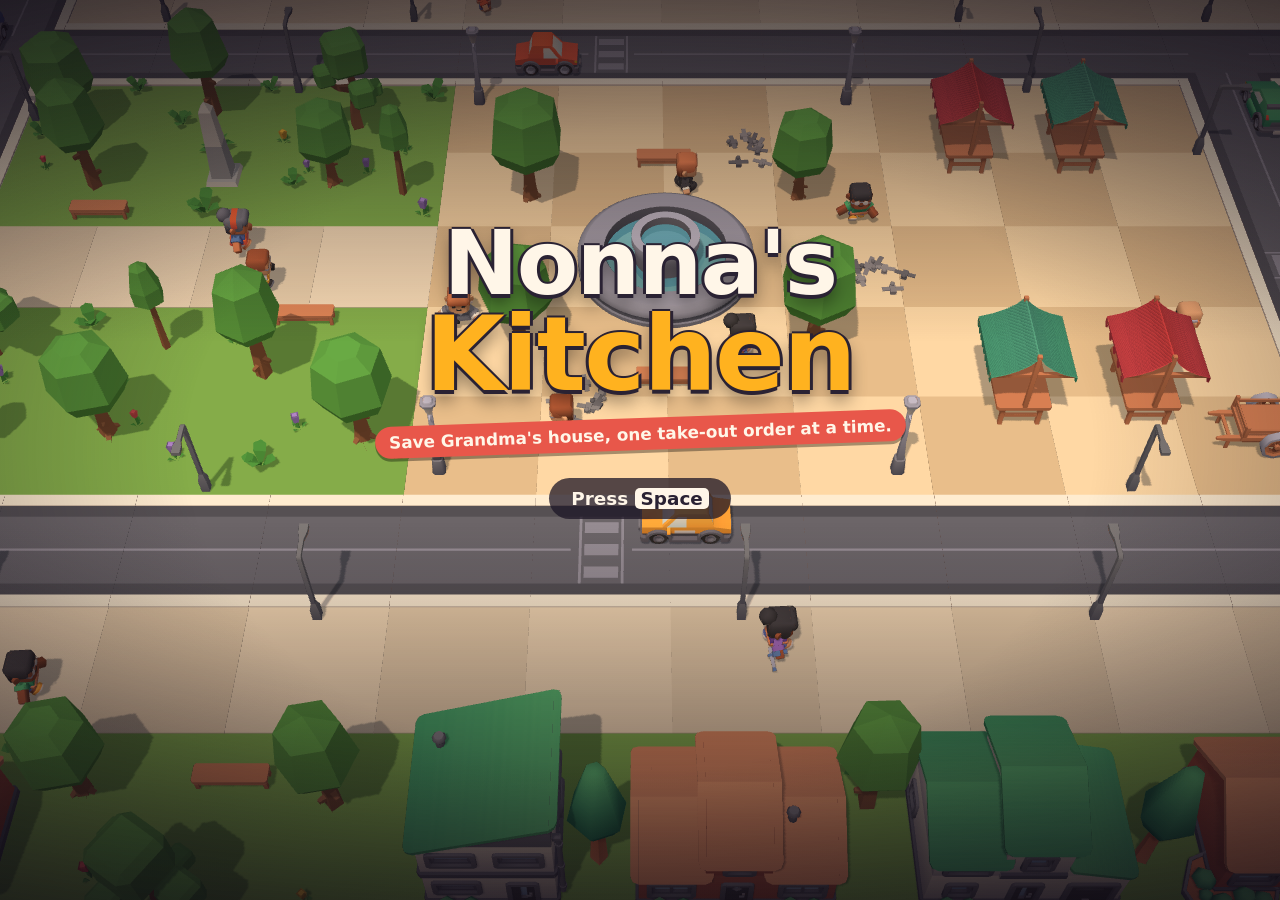
